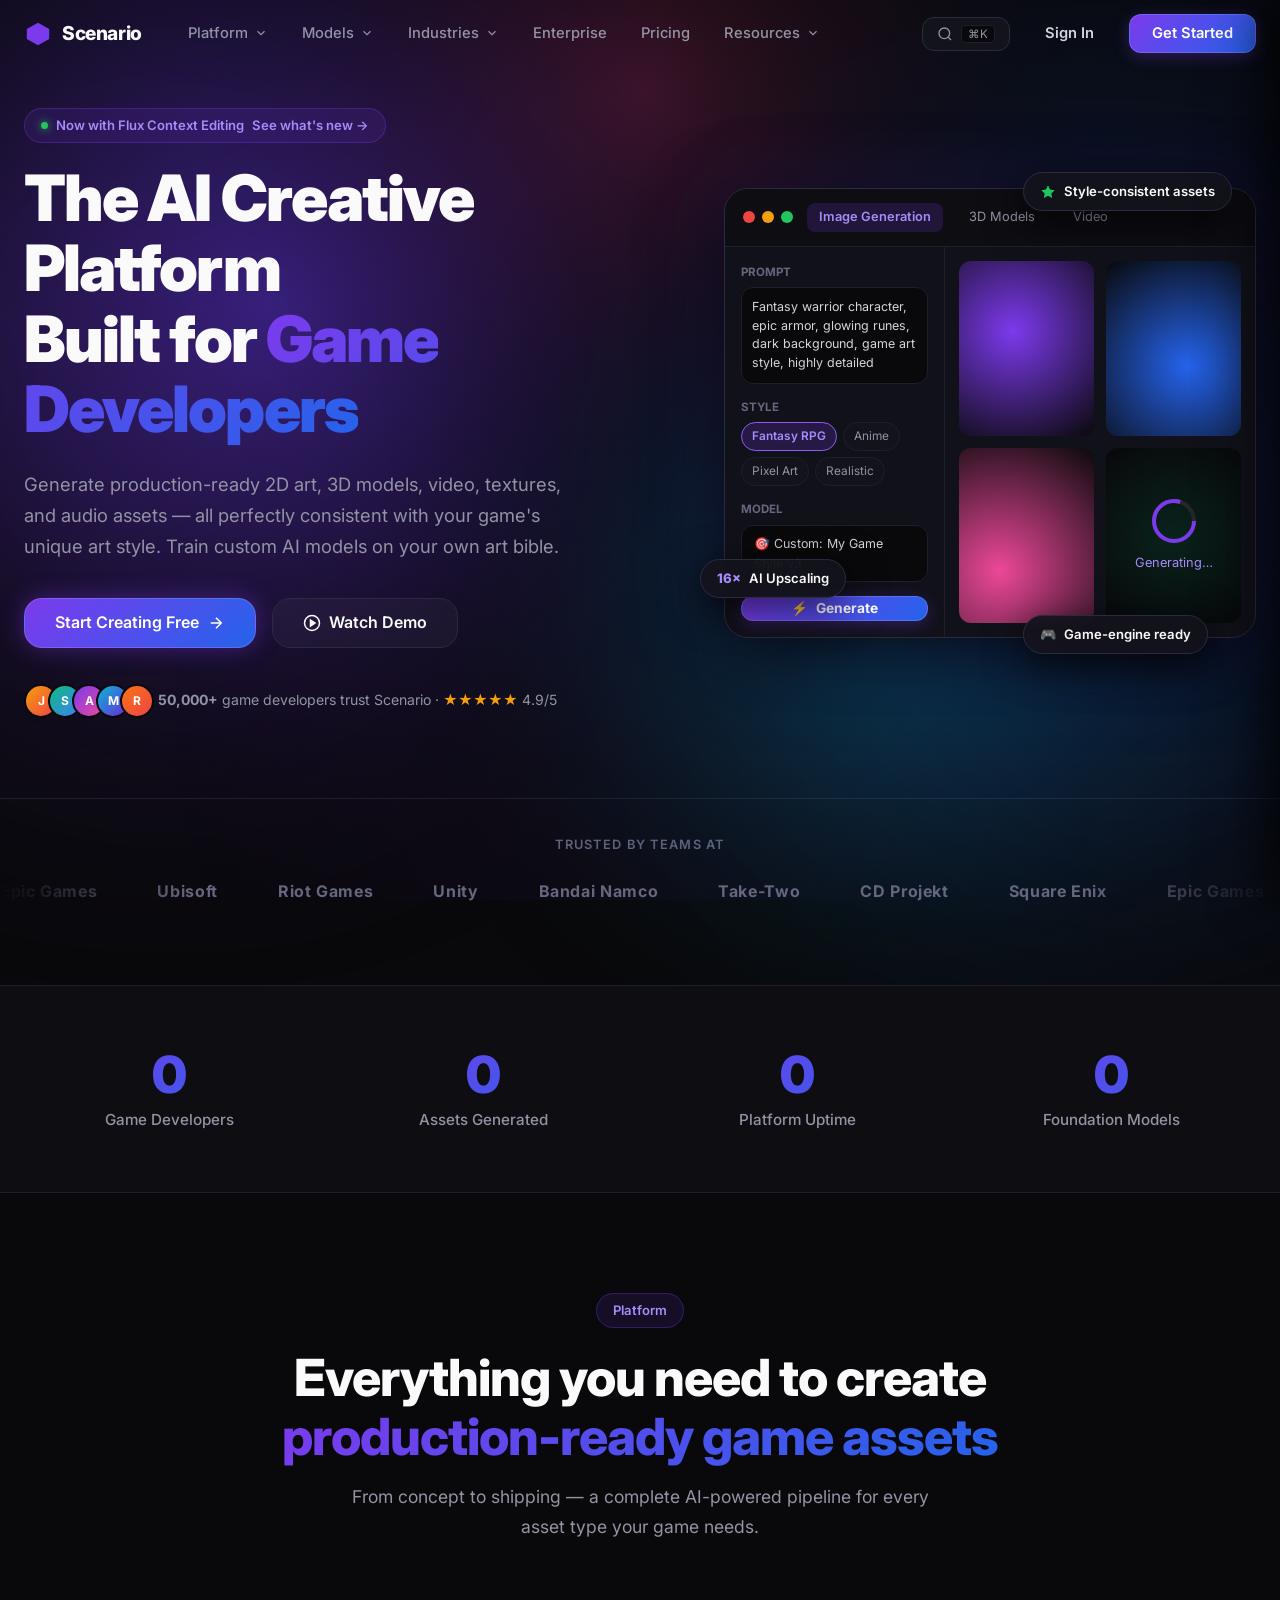
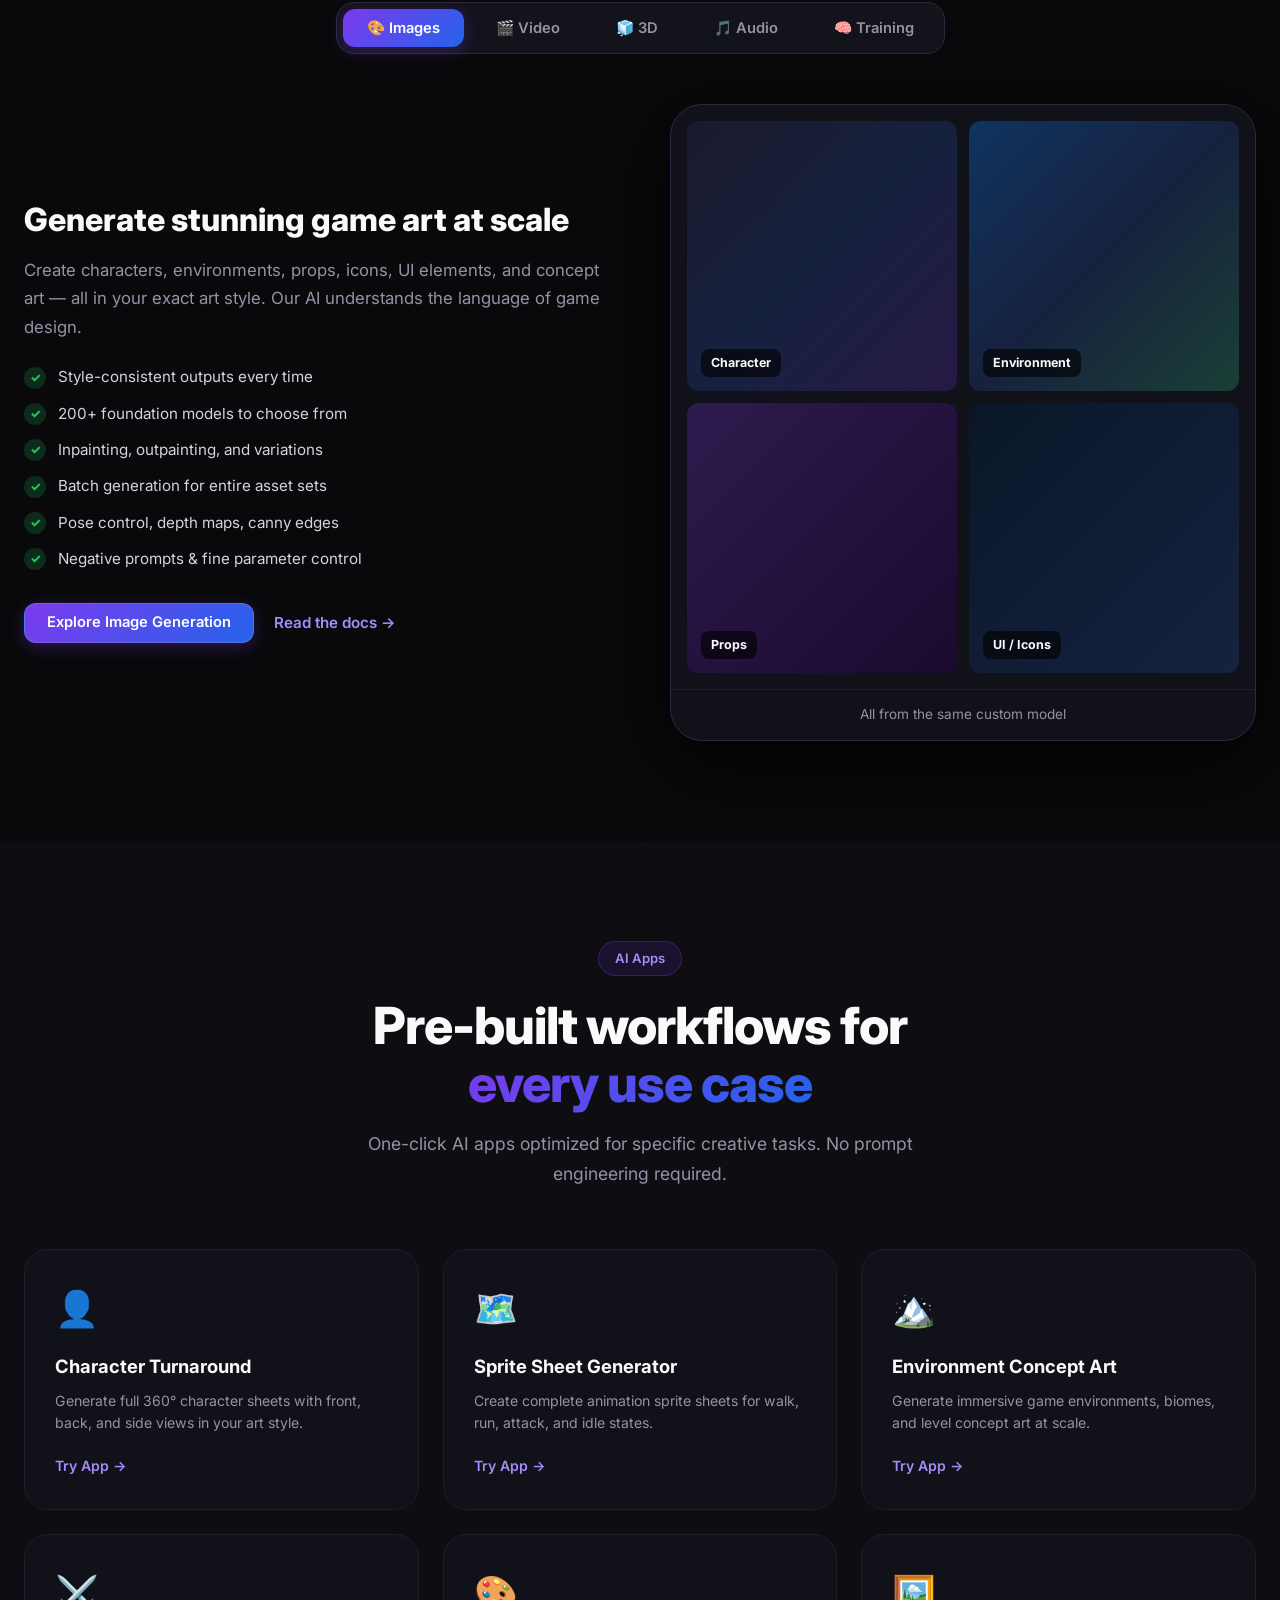
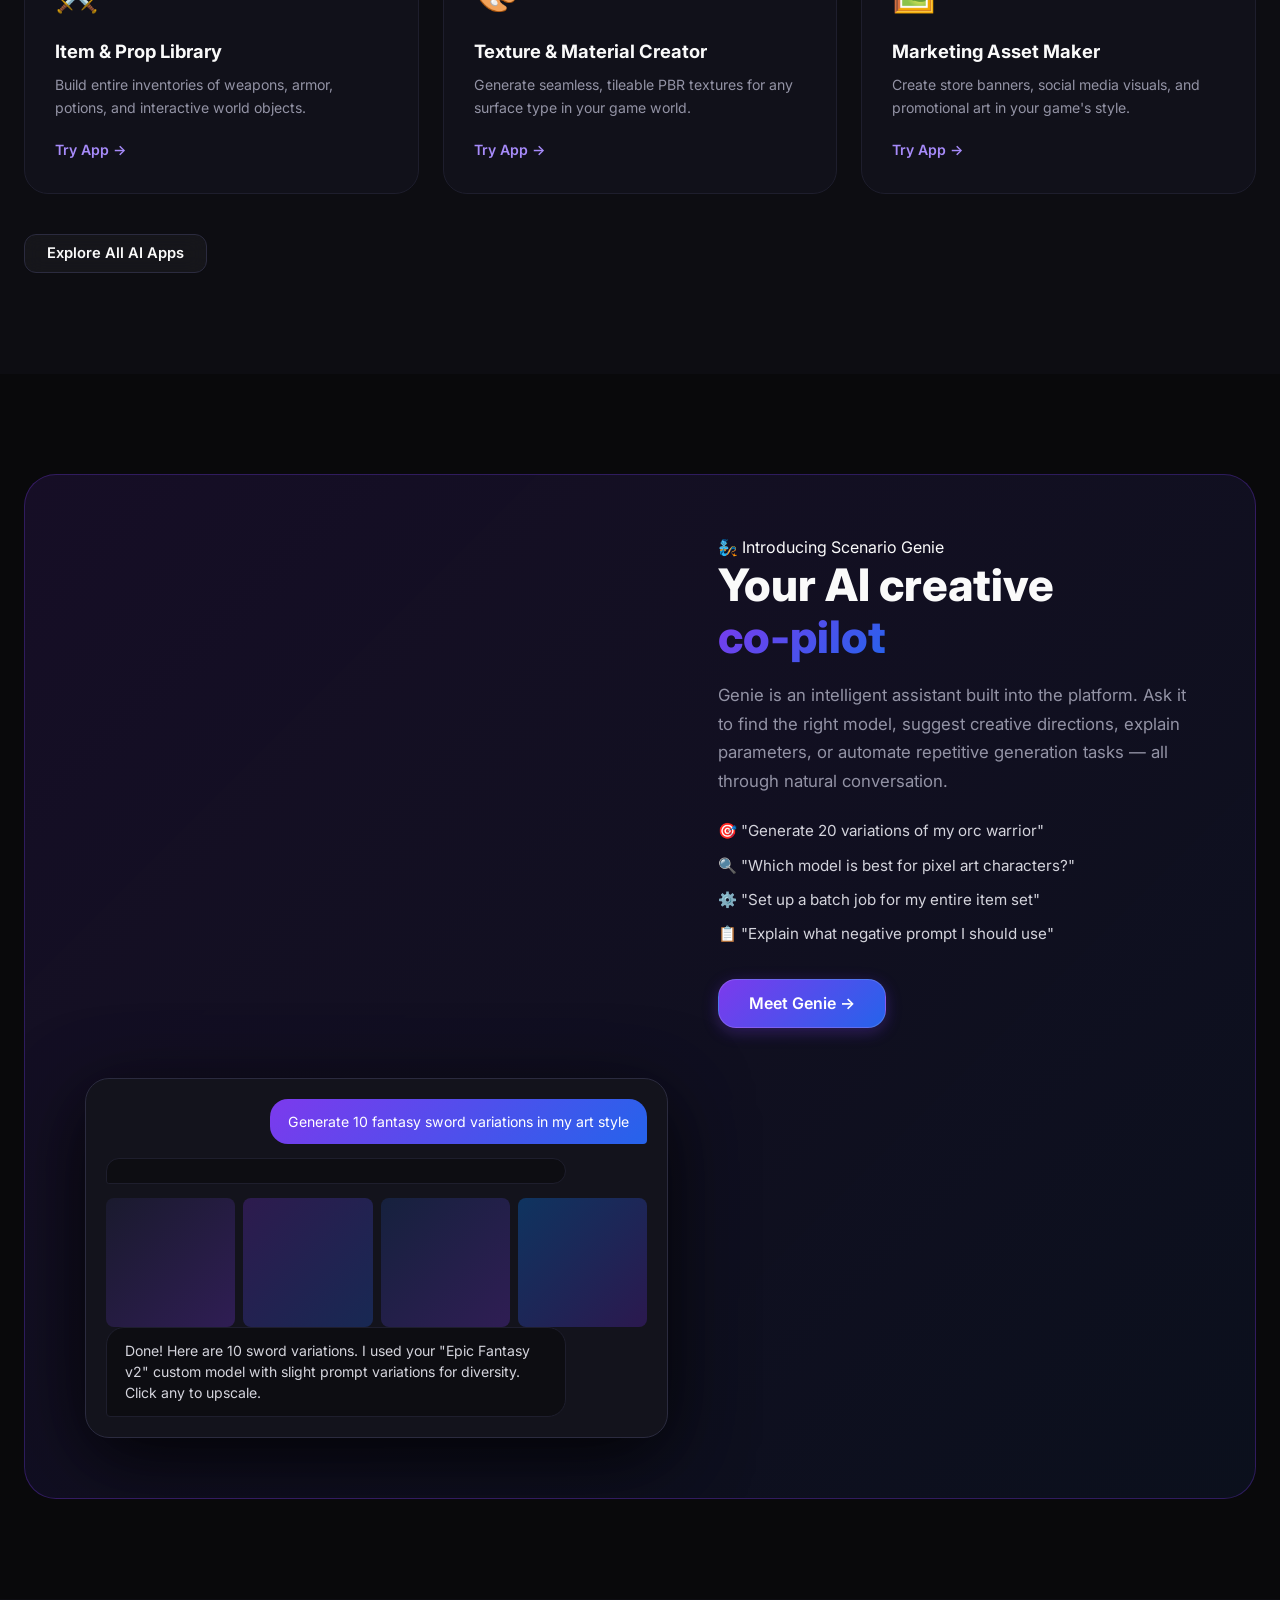
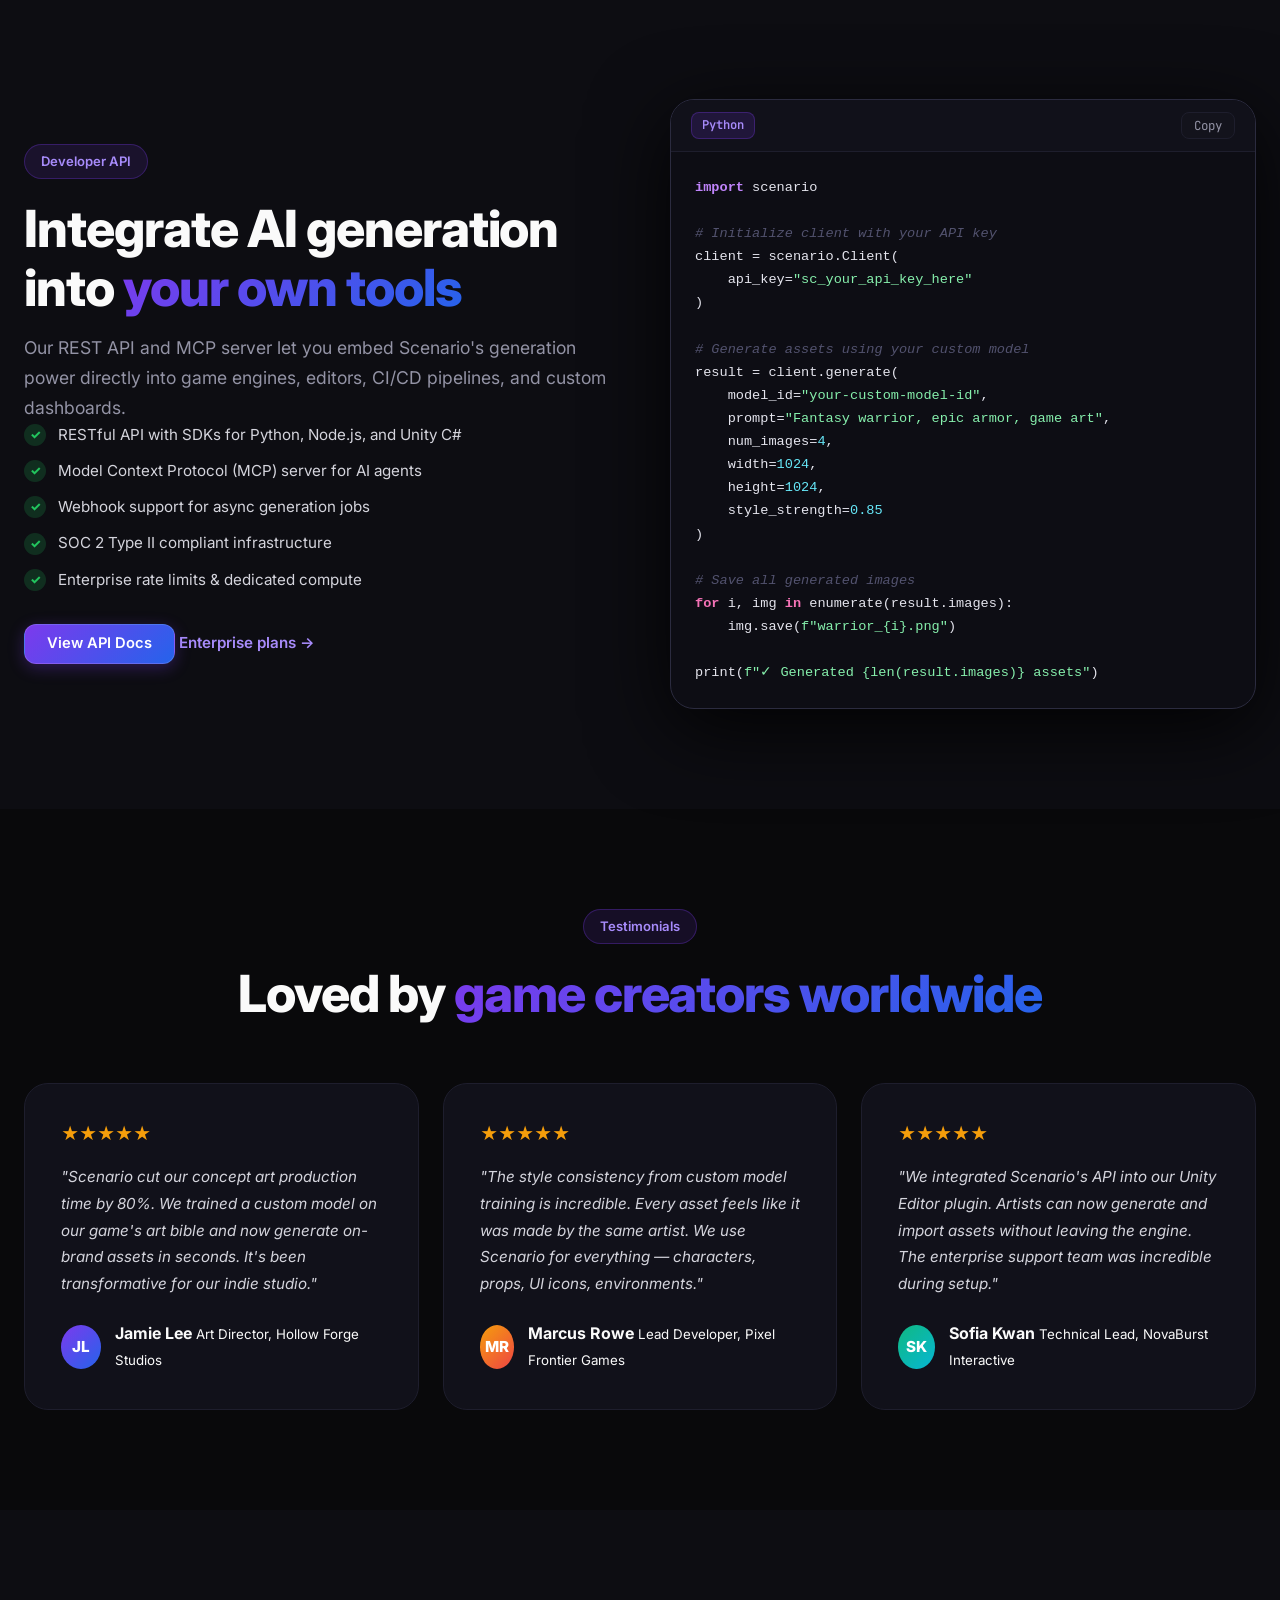
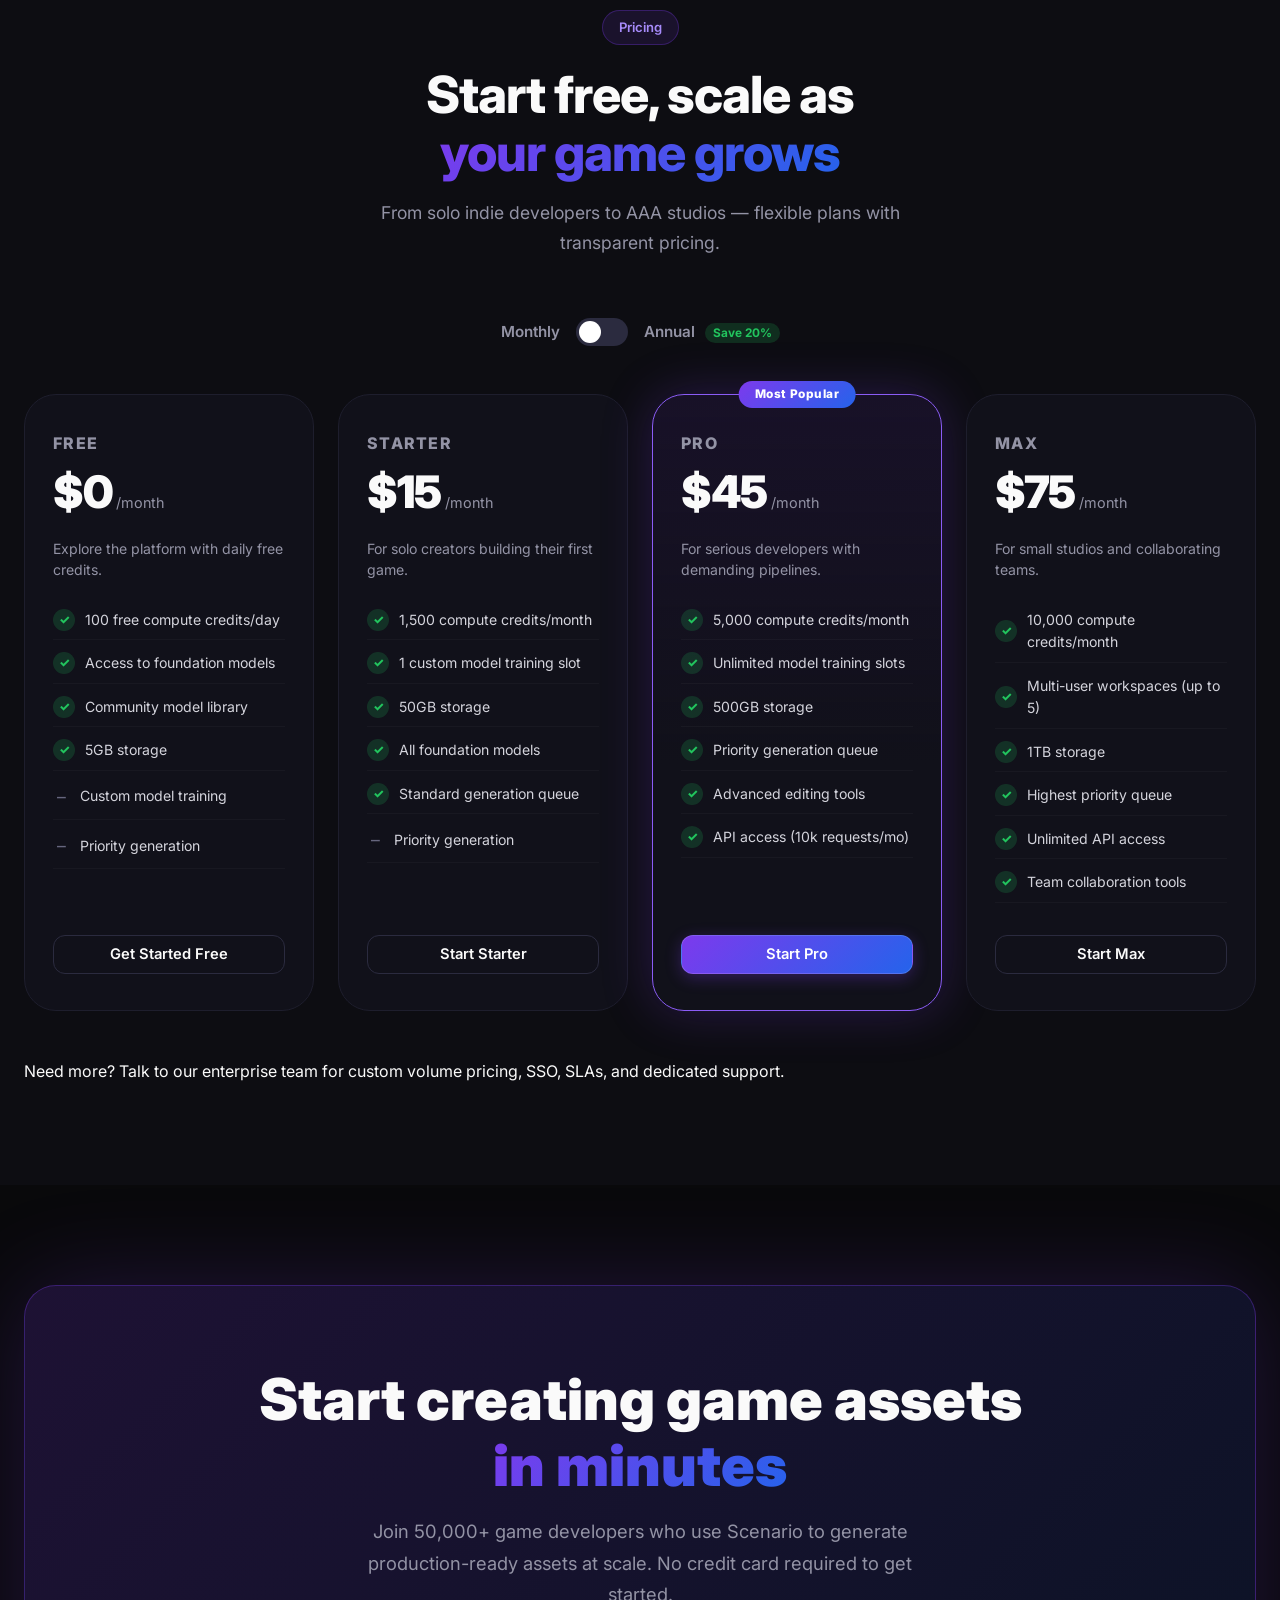
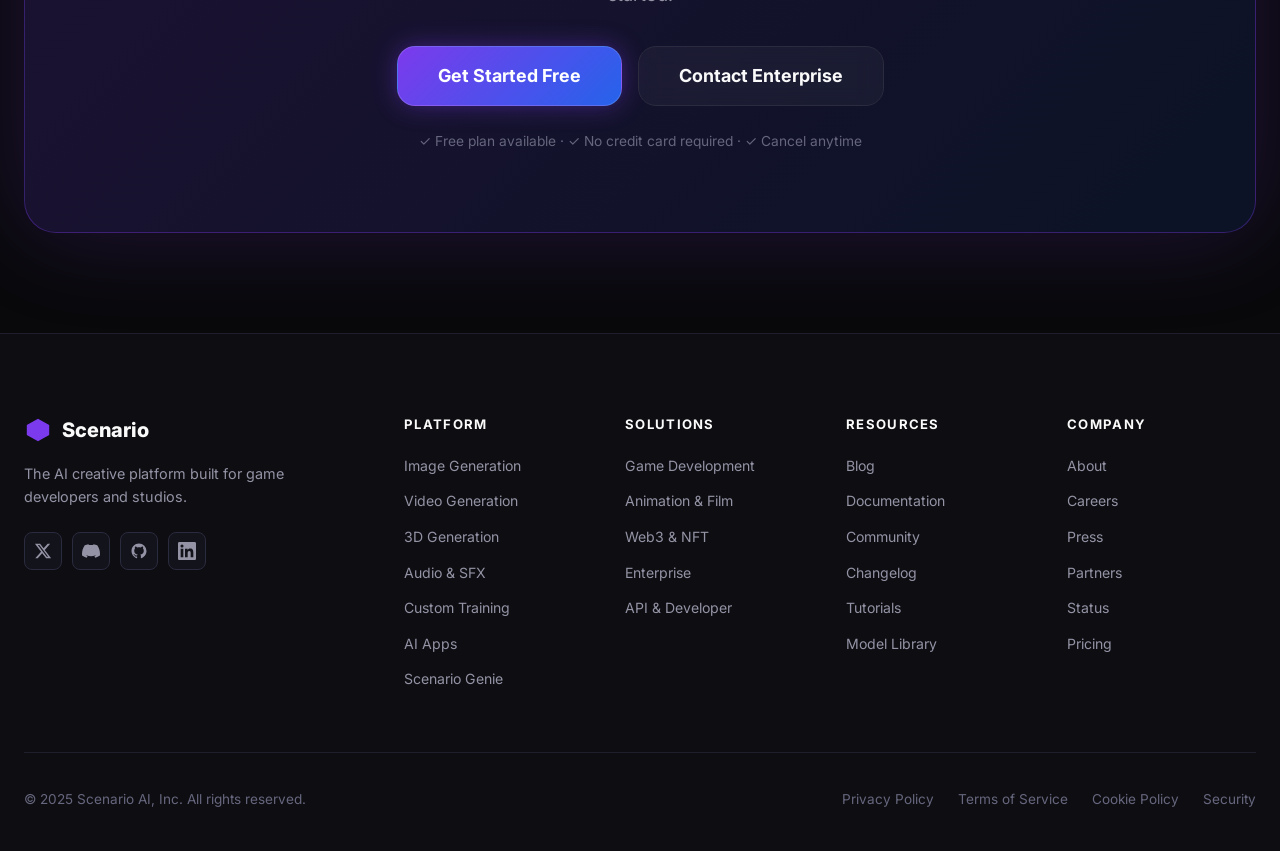
==== index.html @ 3a05a7a9 "feat: complete pixel-perfect replica of Scenario.com with full multi-page suite, animations, and res" ====
<!DOCTYPE html>
<html lang="en">
<head>
  <meta charset="UTF-8" />
  <meta name="viewport" content="width=device-width, initial-scale=1.0" />
  <title>Scenario – AI-Powered Game Asset Generation Platform</title>
  <meta name="description" content="Scenario is the AI-powered creative production platform built for game developers. Generate production-ready 2D, 3D, video, and audio assets with consistent style." />
  <link rel="preconnect" href="https://fonts.googleapis.com" />
  <link rel="preconnect" href="https://fonts.gstatic.com" crossorigin />
  <link href="https://fonts.googleapis.com/css2?family=Inter:wght@300;400;500;600;700;800;900&display=swap" rel="stylesheet" />
  <link rel="stylesheet" href="css/main.css" />
  <link rel="stylesheet" href="css/animations.css" />
  <link rel="stylesheet" href="css/responsive.css" />
  <link rel="icon" href="assets/icons/favicon.svg" type="image/svg+xml" />
</head>
<body class="dark">

  <!-- Loading Screen -->
  <div id="loading-screen" class="loading-screen">
    <div class="loading-logo">
      <svg width="40" height="40" viewBox="0 0 40 40" fill="none">
        <path d="M20 4L36 13V27L20 36L4 27V13L20 4Z" fill="url(#grad1)" />
        <defs>
          <linearGradient id="grad1" x1="0" y1="0" x2="40" y2="40">
            <stop offset="0%" stop-color="#7c3aed"/>
            <stop offset="100%" stop-color="#2563eb"/>
          </linearGradient>
        </defs>
      </svg>
      <span>Scenario</span>
    </div>
    <div class="loading-bar"><div class="loading-progress"></div></div>
  </div>

  <!-- Command Palette -->
  <div id="command-palette" class="command-palette-overlay" aria-hidden="true">
    <div class="command-palette-modal" role="dialog" aria-label="Command palette">
      <div class="command-palette-search">
        <svg class="search-icon" width="18" height="18" viewBox="0 0 24 24" fill="none" stroke="currentColor" stroke-width="2">
          <circle cx="11" cy="11" r="8"/><path d="m21 21-4.35-4.35"/>
        </svg>
        <input type="text" id="cmd-input" placeholder="Search pages, features, actions…" autocomplete="off" />
        <kbd class="esc-hint">ESC</kbd>
      </div>
      <div class="command-palette-results" id="cmd-results"></div>
      <div class="command-palette-footer">
        <span><kbd>↑↓</kbd> Navigate</span>
        <span><kbd>↵</kbd> Select</span>
        <span><kbd>ESC</kbd> Close</span>
      </div>
    </div>
  </div>

  <!-- Navigation -->
  <header class="nav-header" id="navbar">
    <nav class="nav-container">
      <!-- Logo -->
      <a href="index.html" class="nav-logo">
        <svg width="28" height="28" viewBox="0 0 40 40" fill="none">
          <path d="M20 4L36 13V27L20 36L4 27V13L20 4Z" fill="url(#navGrad)"/>
          <defs>
            <linearGradient id="navGrad" x1="0" y1="0" x2="40" y2="40">
              <stop offset="0%" stop-color="#7c3aed"/>
              <stop offset="100%" stop-color="#2563eb"/>
            </linearGradient>
          </defs>
        </svg>
        <span>Scenario</span>
      </a>

      <!-- Desktop Navigation -->
      <ul class="nav-links" id="navLinks">
        <!-- Platform dropdown -->
        <li class="nav-item has-dropdown">
          <button class="nav-link dropdown-trigger" aria-expanded="false">
            Platform <svg class="chevron" width="14" height="14" viewBox="0 0 24 24" fill="none" stroke="currentColor" stroke-width="2"><path d="m6 9 6 6 6-6"/></svg>
          </button>
          <div class="mega-dropdown">
            <div class="mega-dropdown-inner">
              <div class="mega-col">
                <p class="mega-col-title">Create</p>
                <a href="pages/platform.html#image-gen" class="mega-link">
                  <span class="mega-icon">🎨</span>
                  <span>
                    <strong>Image Generation</strong>
                    <small>Text-to-image with style control</small>
                  </span>
                </a>
                <a href="pages/platform.html#video-gen" class="mega-link">
                  <span class="mega-icon">🎬</span>
                  <span>
                    <strong>Video Generation</strong>
                    <small>Animate your game assets</small>
                  </span>
                </a>
                <a href="pages/platform.html#3d-gen" class="mega-link">
                  <span class="mega-icon">🧊</span>
                  <span>
                    <strong>3D Generation</strong>
                    <small>PBR-ready 3D models & textures</small>
                  </span>
                </a>
                <a href="pages/platform.html#audio-gen" class="mega-link">
                  <span class="mega-icon">🎵</span>
                  <span>
                    <strong>Audio & SFX</strong>
                    <small>Game-ready sound effects</small>
                  </span>
                </a>
              </div>
              <div class="mega-col">
                <p class="mega-col-title">Train</p>
                <a href="pages/platform.html#custom-models" class="mega-link">
                  <span class="mega-icon">🧠</span>
                  <span>
                    <strong>Custom Model Training</strong>
                    <small>Train on your own art style</small>
                  </span>
                </a>
                <a href="pages/platform.html#lora" class="mega-link">
                  <span class="mega-icon">🔗</span>
                  <span>
                    <strong>LoRA Composition</strong>
                    <small>Merge & compose trained models</small>
                  </span>
                </a>
                <a href="pages/platform.html#flux" class="mega-link">
                  <span class="mega-icon">⚡</span>
                  <span>
                    <strong>Flux Integration</strong>
                    <small>Context-aware editing models</small>
                  </span>
                </a>
              </div>
              <div class="mega-col">
                <p class="mega-col-title">Edit</p>
                <a href="pages/platform.html#inpainting" class="mega-link">
                  <span class="mega-icon">✏️</span>
                  <span>
                    <strong>Inpainting</strong>
                    <small>Pixel-perfect local edits</small>
                  </span>
                </a>
                <a href="pages/platform.html#upscale" class="mega-link">
                  <span class="mega-icon">🔍</span>
                  <span>
                    <strong>Upscaling (16×)</strong>
                    <small>Enhance asset resolution</small>
                  </span>
                </a>
                <a href="pages/platform.html#rigging" class="mega-link">
                  <span class="mega-icon">🦴</span>
                  <span>
                    <strong>3D Rigging & Retopo</strong>
                    <small>Engine-ready mesh processing</small>
                  </span>
                </a>
              </div>
              <div class="mega-col mega-featured">
                <p class="mega-col-title">What's New</p>
                <div class="mega-featured-card">
                  <div class="featured-badge">New</div>
                  <p class="featured-title">Scenario Genie</p>
                  <p class="featured-desc">AI assistant that guides your entire creative workflow, right inside the platform.</p>
                  <a href="pages/platform.html#genie" class="featured-link">Learn more →</a>
                </div>
              </div>
            </div>
          </div>
        </li>

        <!-- Models dropdown -->
        <li class="nav-item has-dropdown">
          <button class="nav-link dropdown-trigger" aria-expanded="false">
            Models <svg class="chevron" width="14" height="14" viewBox="0 0 24 24" fill="none" stroke="currentColor" stroke-width="2"><path d="m6 9 6 6 6-6"/></svg>
          </button>
          <div class="dropdown-menu">
            <a href="pages/models.html#foundation" class="dropdown-link">
              <span class="dropdown-icon">🏛️</span>
              <span><strong>Foundation Models</strong><small>SDXL, Flux, and more</small></span>
            </a>
            <a href="pages/models.html#community" class="dropdown-link">
              <span class="dropdown-icon">🌐</span>
              <span><strong>Community Models</strong><small>Curated by the community</small></span>
            </a>
            <a href="pages/models.html#custom" class="dropdown-link">
              <span class="dropdown-icon">🎯</span>
              <span><strong>Your Custom Models</strong><small>Train and manage your own</small></span>
            </a>
          </div>
        </li>

        <!-- Industries dropdown -->
        <li class="nav-item has-dropdown">
          <button class="nav-link dropdown-trigger" aria-expanded="false">
            Industries <svg class="chevron" width="14" height="14" viewBox="0 0 24 24" fill="none" stroke="currentColor" stroke-width="2"><path d="m6 9 6 6 6-6"/></svg>
          </button>
          <div class="dropdown-menu">
            <a href="pages/enterprise.html#gaming" class="dropdown-link">
              <span class="dropdown-icon">🎮</span>
              <span><strong>Game Development</strong><small>Indie to AAA studios</small></span>
            </a>
            <a href="pages/enterprise.html#animation" class="dropdown-link">
              <span class="dropdown-icon">🎭</span>
              <span><strong>Animation & Film</strong><small>Pre-viz to production</small></span>
            </a>
            <a href="pages/enterprise.html#web3" class="dropdown-link">
              <span class="dropdown-icon">🔷</span>
              <span><strong>Web3 & NFT</strong><small>Consistent collection generation</small></span>
            </a>
            <a href="pages/enterprise.html#marketing" class="dropdown-link">
              <span class="dropdown-icon">📢</span>
              <span><strong>Marketing & Brand</strong><small>On-brand visual content</small></span>
            </a>
          </div>
        </li>

        <li class="nav-item">
          <a href="pages/enterprise.html" class="nav-link">Enterprise</a>
        </li>

        <li class="nav-item">
          <a href="pages/pricing.html" class="nav-link">Pricing</a>
        </li>

        <!-- Resources dropdown -->
        <li class="nav-item has-dropdown">
          <button class="nav-link dropdown-trigger" aria-expanded="false">
            Resources <svg class="chevron" width="14" height="14" viewBox="0 0 24 24" fill="none" stroke="currentColor" stroke-width="2"><path d="m6 9 6 6 6-6"/></svg>
          </button>
          <div class="dropdown-menu">
            <a href="pages/resources.html#blog" class="dropdown-link">
              <span class="dropdown-icon">📝</span>
              <span><strong>Blog</strong><small>Updates & tutorials</small></span>
            </a>
            <a href="pages/resources.html#docs" class="dropdown-link">
              <span class="dropdown-icon">📚</span>
              <span><strong>Documentation</strong><small>API & platform docs</small></span>
            </a>
            <a href="pages/resources.html#community" class="dropdown-link">
              <span class="dropdown-icon">💬</span>
              <span><strong>Community</strong><small>Discord & forums</small></span>
            </a>
            <a href="pages/resources.html#changelog" class="dropdown-link">
              <span class="dropdown-icon">📋</span>
              <span><strong>Changelog</strong><small>What's new</small></span>
            </a>
          </div>
        </li>
      </ul>

      <!-- Nav Actions -->
      <div class="nav-actions">
        <button class="nav-search-btn" id="cmdPaletteBtn" aria-label="Open command palette">
          <svg width="16" height="16" viewBox="0 0 24 24" fill="none" stroke="currentColor" stroke-width="2">
            <circle cx="11" cy="11" r="8"/><path d="m21 21-4.35-4.35"/>
          </svg>
          <kbd>⌘K</kbd>
        </button>
        <a href="pages/login.html" class="btn btn-ghost">Sign In</a>
        <a href="pages/signup.html" class="btn btn-primary">Get Started</a>
        <!-- Mobile hamburger -->
        <button class="hamburger" id="hamburger" aria-label="Open menu">
          <span></span><span></span><span></span>
        </button>
      </div>
    </nav>

    <!-- Mobile Drawer -->
    <div class="mobile-drawer" id="mobileDrawer">
      <div class="mobile-drawer-header">
        <a href="index.html" class="nav-logo">
          <svg width="24" height="24" viewBox="0 0 40 40" fill="none">
            <path d="M20 4L36 13V27L20 36L4 27V13L20 4Z" fill="url(#mobileGrad)"/>
            <defs><linearGradient id="mobileGrad" x1="0" y1="0" x2="40" y2="40"><stop offset="0%" stop-color="#7c3aed"/><stop offset="100%" stop-color="#2563eb"/></linearGradient></defs>
          </svg>
          <span>Scenario</span>
        </a>
        <button class="drawer-close" id="drawerClose">✕</button>
      </div>
      <nav class="mobile-nav">
        <div class="mobile-nav-group">
          <p class="mobile-nav-label">Platform</p>
          <a href="pages/platform.html#image-gen" class="mobile-nav-link">Image Generation</a>
          <a href="pages/platform.html#video-gen" class="mobile-nav-link">Video Generation</a>
          <a href="pages/platform.html#3d-gen" class="mobile-nav-link">3D Generation</a>
          <a href="pages/platform.html#custom-models" class="mobile-nav-link">Custom Model Training</a>
        </div>
        <div class="mobile-nav-group">
          <p class="mobile-nav-label">Company</p>
          <a href="pages/models.html" class="mobile-nav-link">Models</a>
          <a href="pages/enterprise.html" class="mobile-nav-link">Enterprise</a>
          <a href="pages/pricing.html" class="mobile-nav-link">Pricing</a>
          <a href="pages/resources.html" class="mobile-nav-link">Resources</a>
        </div>
      </nav>
      <div class="mobile-nav-actions">
        <a href="pages/login.html" class="btn btn-ghost w-full">Sign In</a>
        <a href="pages/signup.html" class="btn btn-primary w-full">Get Started Free</a>
      </div>
    </div>
  </header>

  <main>
    <!-- ========== HERO SECTION ========== -->
    <section class="hero-section" id="hero">
      <canvas id="hero-canvas" class="hero-canvas"></canvas>
      <div class="hero-glow hero-glow-left"></div>
      <div class="hero-glow hero-glow-right"></div>

      <div class="container">
        <div class="hero-content">
          <!-- Top badge -->
          <div class="hero-badge animate-on-scroll" data-animation="fadeInUp">
            <span class="badge-dot"></span>
            <span>Now with Flux Context Editing</span>
            <a href="pages/resources.html#changelog" class="badge-link">See what's new →</a>
          </div>

          <!-- Headline -->
          <h1 class="hero-title animate-on-scroll" data-animation="fadeInUp" data-delay="100">
            The AI Creative Platform<br />
            Built for <span class="gradient-text typing-text" id="typingText">Game Developers</span>
          </h1>

          <!-- Subheadline -->
          <p class="hero-subtitle animate-on-scroll" data-animation="fadeInUp" data-delay="200">
            Generate production-ready 2D art, 3D models, video, textures, and audio assets — all perfectly consistent with your game's unique art style. Train custom AI models on your own art bible.
          </p>

          <!-- CTA buttons -->
          <div class="hero-cta animate-on-scroll" data-animation="fadeInUp" data-delay="300">
            <a href="pages/signup.html" class="btn btn-primary btn-lg btn-glow">
              Start Creating Free
              <svg width="18" height="18" viewBox="0 0 24 24" fill="none" stroke="currentColor" stroke-width="2"><path d="M5 12h14M12 5l7 7-7 7"/></svg>
            </a>
            <a href="pages/platform.html" class="btn btn-secondary btn-lg">
              <svg width="18" height="18" viewBox="0 0 24 24" fill="none" stroke="currentColor" stroke-width="2"><circle cx="12" cy="12" r="10"/><path d="m10 8 6 4-6 4V8Z" fill="currentColor"/></svg>
              Watch Demo
            </a>
          </div>

          <!-- Social Proof -->
          <div class="hero-social-proof animate-on-scroll" data-animation="fadeInUp" data-delay="400">
            <div class="avatar-stack">
              <div class="avatar" style="background: linear-gradient(135deg, #f59e0b, #ef4444)">J</div>
              <div class="avatar" style="background: linear-gradient(135deg, #10b981, #3b82f6)">S</div>
              <div class="avatar" style="background: linear-gradient(135deg, #7c3aed, #ec4899)">A</div>
              <div class="avatar" style="background: linear-gradient(135deg, #06b6d4, #6d28d9)">M</div>
              <div class="avatar" style="background: linear-gradient(135deg, #f97316, #ef4444)">R</div>
            </div>
            <p><strong>50,000+</strong> game developers trust Scenario · <span class="stars">★★★★★</span> 4.9/5</p>
          </div>
        </div>

        <!-- Hero Visual -->
        <div class="hero-visual animate-on-scroll" data-animation="fadeIn" data-delay="200">
          <div class="hero-app-preview">
            <div class="app-preview-header">
              <div class="preview-dots">
                <span class="dot red"></span>
                <span class="dot yellow"></span>
                <span class="dot green"></span>
              </div>
              <div class="preview-tab active">Image Generation</div>
              <div class="preview-tab">3D Models</div>
              <div class="preview-tab">Video</div>
            </div>
            <div class="app-preview-body">
              <!-- Simulated generation UI -->
              <div class="preview-sidebar">
                <div class="preview-input-group">
                  <label>Prompt</label>
                  <div class="preview-textarea">Fantasy warrior character, epic armor, glowing runes, dark background, game art style, highly detailed</div>
                </div>
                <div class="preview-input-group">
                  <label>Style</label>
                  <div class="preview-style-grid">
                    <div class="style-chip active">Fantasy RPG</div>
                    <div class="style-chip">Anime</div>
                    <div class="style-chip">Pixel Art</div>
                    <div class="style-chip">Realistic</div>
                  </div>
                </div>
                <div class="preview-input-group">
                  <label>Model</label>
                  <div class="preview-select">🎯 Custom: My Game Style v3</div>
                </div>
                <button class="btn btn-primary preview-generate-btn">
                  <span class="generate-icon">⚡</span> Generate
                </button>
              </div>
              <div class="preview-canvas">
                <!-- Generated image grid simulation -->
                <div class="generated-grid">
                  <div class="gen-img gen-img-1 floating">
                    <div class="gen-img-inner"></div>
                    <div class="gen-img-overlay">
                      <span class="img-actions">
                        <button class="img-action-btn">💾</button>
                        <button class="img-action-btn">✏️</button>
                        <button class="img-action-btn">🔍</button>
                      </span>
                    </div>
                  </div>
                  <div class="gen-img gen-img-2 floating" style="animation-delay: 0.5s">
                    <div class="gen-img-inner"></div>
                  </div>
                  <div class="gen-img gen-img-3 floating" style="animation-delay: 1s">
                    <div class="gen-img-inner"></div>
                  </div>
                  <div class="gen-img gen-img-4 floating" style="animation-delay: 1.5s">
                    <div class="gen-img-inner gen-img-active">
                      <div class="generating-overlay">
                        <div class="gen-progress-ring">
                          <svg viewBox="0 0 36 36" width="48" height="48">
                            <circle cx="18" cy="18" r="15" fill="none" stroke="#27272a" stroke-width="3"/>
                            <circle cx="18" cy="18" r="15" fill="none" stroke="#7c3aed" stroke-width="3" stroke-dasharray="75 25" class="progress-arc"/>
                          </svg>
                        </div>
                        <span>Generating…</span>
                      </div>
                    </div>
                  </div>
                </div>
              </div>
            </div>
          </div>

          <!-- Floating stat badges -->
          <div class="float-badge float-badge-1 floating">
            <svg width="16" height="16" viewBox="0 0 24 24" fill="#22c55e"><path d="M12 2l3.09 6.26L22 9.27l-5 4.87 1.18 6.88L12 17.77l-6.18 3.25L7 14.14 2 9.27l6.91-1.01L12 2z"/></svg>
            <span>Style-consistent assets</span>
          </div>
          <div class="float-badge float-badge-2 floating" style="animation-delay: 1.2s">
            <span class="badge-num">16×</span>
            <span>AI Upscaling</span>
          </div>
          <div class="float-badge float-badge-3 floating" style="animation-delay: 0.7s">
            <span>🎮</span>
            <span>Game-engine ready</span>
          </div>
        </div>
      </div>

      <!-- Company Logos / Trust Bar -->
      <div class="hero-logos animate-on-scroll" data-animation="fadeInUp" data-delay="500">
        <p class="logos-label">Trusted by teams at</p>
        <div class="logos-track">
          <div class="logos-slide">
            <span class="company-logo">Epic Games</span>
            <span class="company-logo">Ubisoft</span>
            <span class="company-logo">Riot Games</span>
            <span class="company-logo">Unity</span>
            <span class="company-logo">Bandai Namco</span>
            <span class="company-logo">Take-Two</span>
            <span class="company-logo">CD Projekt</span>
            <span class="company-logo">Square Enix</span>
          </div>
          <div class="logos-slide" aria-hidden="true">
            <span class="company-logo">Epic Games</span>
            <span class="company-logo">Ubisoft</span>
            <span class="company-logo">Riot Games</span>
            <span class="company-logo">Unity</span>
            <span class="company-logo">Bandai Namco</span>
            <span class="company-logo">Take-Two</span>
            <span class="company-logo">CD Projekt</span>
            <span class="company-logo">Square Enix</span>
          </div>
        </div>
      </div>
    </section>

    <!-- ========== STATS SECTION ========== -->
    <section class="stats-section">
      <div class="container">
        <div class="stats-grid">
          <div class="stat-card animate-on-scroll stagger-1" data-animation="scaleIn">
            <div class="stat-num counter" data-target="50" data-suffix="K+">0</div>
            <div class="stat-label">Game Developers</div>
          </div>
          <div class="stat-card animate-on-scroll stagger-2" data-animation="scaleIn">
            <div class="stat-num counter" data-target="500" data-suffix="M+">0</div>
            <div class="stat-label">Assets Generated</div>
          </div>
          <div class="stat-card animate-on-scroll stagger-3" data-animation="scaleIn">
            <div class="stat-num counter" data-target="99.9" data-suffix="%">0</div>
            <div class="stat-label">Platform Uptime</div>
          </div>
          <div class="stat-card animate-on-scroll stagger-4" data-animation="scaleIn">
            <div class="stat-num counter" data-target="200" data-suffix="+">0</div>
            <div class="stat-label">Foundation Models</div>
          </div>
        </div>
      </div>
    </section>

    <!-- ========== FEATURES SHOWCASE ========== -->
    <section class="features-section" id="features">
      <div class="container">
        <div class="section-header animate-on-scroll" data-animation="fadeInUp">
          <span class="section-badge">Platform</span>
          <h2 class="section-title">Everything you need to create<br /><span class="gradient-text">production-ready game assets</span></h2>
          <p class="section-subtitle">From concept to shipping — a complete AI-powered pipeline for every asset type your game needs.</p>
        </div>

        <!-- Tab Navigation -->
        <div class="feature-tabs animate-on-scroll" data-animation="fadeInUp" data-delay="100">
          <button class="feature-tab active" data-tab="image">🎨 Images</button>
          <button class="feature-tab" data-tab="video">🎬 Video</button>
          <button class="feature-tab" data-tab="3d">🧊 3D</button>
          <button class="feature-tab" data-tab="audio">🎵 Audio</button>
          <button class="feature-tab" data-tab="train">🧠 Training</button>
        </div>

        <!-- Tab Panels -->
        <div class="feature-tab-panels">
          <!-- Image Panel -->
          <div class="feature-panel active" id="tab-image">
            <div class="feature-split">
              <div class="feature-content animate-on-scroll" data-animation="slideInLeft">
                <h3>Generate stunning game art at scale</h3>
                <p>Create characters, environments, props, icons, UI elements, and concept art — all in your exact art style. Our AI understands the language of game design.</p>
                <ul class="feature-list">
                  <li><span class="check">✓</span> Style-consistent outputs every time</li>
                  <li><span class="check">✓</span> 200+ foundation models to choose from</li>
                  <li><span class="check">✓</span> Inpainting, outpainting, and variations</li>
                  <li><span class="check">✓</span> Batch generation for entire asset sets</li>
                  <li><span class="check">✓</span> Pose control, depth maps, canny edges</li>
                  <li><span class="check">✓</span> Negative prompts & fine parameter control</li>
                </ul>
                <div class="feature-cta">
                  <a href="pages/platform.html#image-gen" class="btn btn-primary">Explore Image Generation</a>
                  <a href="pages/resources.html#docs" class="link-arrow">Read the docs →</a>
                </div>
              </div>
              <div class="feature-visual animate-on-scroll" data-animation="slideInRight">
                <div class="feature-demo-card">
                  <div class="demo-image-grid">
                    <div class="demo-img demo-img-char" style="background: linear-gradient(135deg, #1a1a2e, #16213e, #7c3aed33)">
                      <div class="demo-img-label">Character</div>
                      <div class="demo-img-inner char-silhouette"></div>
                    </div>
                    <div class="demo-img demo-img-env" style="background: linear-gradient(135deg, #0f3460, #16213e, #1a4035)">
                      <div class="demo-img-label">Environment</div>
                    </div>
                    <div class="demo-img demo-img-prop" style="background: linear-gradient(135deg, #2d1b4e, #1a0a2e)">
                      <div class="demo-img-label">Props</div>
                    </div>
                    <div class="demo-img demo-img-ui" style="background: linear-gradient(135deg, #0a1628, #162340)">
                      <div class="demo-img-label">UI / Icons</div>
                    </div>
                  </div>
                  <div class="demo-badge">All from the same custom model</div>
                </div>
              </div>
            </div>
          </div>

          <!-- Video Panel -->
          <div class="feature-panel" id="tab-video">
            <div class="feature-split">
              <div class="feature-content">
                <h3>Bring your assets to life with AI video</h3>
                <p>Transform static game art into dynamic animations, cutscenes, and marketing content with our text-to-video and image-to-video pipelines.</p>
                <ul class="feature-list">
                  <li><span class="check">✓</span> Text-to-video asset animation</li>
                  <li><span class="check">✓</span> Image-to-video (animate stills)</li>
                  <li><span class="check">✓</span> Character walk cycles & idle animations</li>
                  <li><span class="check">✓</span> Environment flythrough generation</li>
                  <li><span class="check">✓</span> Cinematic pre-vis renders</li>
                </ul>
                <a href="pages/platform.html#video-gen" class="btn btn-primary">Explore Video Generation</a>
              </div>
              <div class="feature-visual">
                <div class="feature-demo-card video-demo">
                  <div class="video-preview-mock">
                    <div class="video-play-btn">▶</div>
                    <div class="video-timeline">
                      <div class="video-progress" style="width: 35%"></div>
                    </div>
                  </div>
                </div>
              </div>
            </div>
          </div>

          <!-- 3D Panel -->
          <div class="feature-panel" id="tab-3d">
            <div class="feature-split">
              <div class="feature-content">
                <h3>Generate engine-ready 3D assets</h3>
                <p>From text prompt or reference image to fully textured, rigged, and retopologized 3D models ready for Unity, Unreal, or Godot.</p>
                <ul class="feature-list">
                  <li><span class="check">✓</span> Text-to-3D and image-to-3D</li>
                  <li><span class="check">✓</span> Full PBR texture maps (albedo, normal, roughness, metallic)</li>
                  <li><span class="check">✓</span> Automatic retopology for game engines</li>
                  <li><span class="check">✓</span> Seamless tileable texture generation</li>
                  <li><span class="check">✓</span> 360° HDRI skybox creation</li>
                  <li><span class="check">✓</span> glTF, OBJ, FBX export formats</li>
                </ul>
                <a href="pages/platform.html#3d-gen" class="btn btn-primary">Explore 3D Generation</a>
              </div>
              <div class="feature-visual">
                <div class="feature-demo-card threed-demo">
                  <div class="threed-mock">
                    <div class="threed-wireframe"></div>
                    <div class="threed-label">3D Model Preview</div>
                  </div>
                </div>
              </div>
            </div>
          </div>

          <!-- Audio Panel -->
          <div class="feature-panel" id="tab-audio">
            <div class="feature-split">
              <div class="feature-content">
                <h3>AI-generated audio for immersive gameplay</h3>
                <p>Generate unique sound effects, ambient soundscapes, music loops, and voice lines matched perfectly to your game world.</p>
                <ul class="feature-list">
                  <li><span class="check">✓</span> Sound effects from text descriptions</li>
                  <li><span class="check">✓</span> Ambient & environment audio</li>
                  <li><span class="check">✓</span> Background music generation</li>
                  <li><span class="check">✓</span> Voice synthesis & character dialogue</li>
                  <li><span class="check">✓</span> WAV, MP3, OGG export</li>
                </ul>
                <a href="pages/platform.html#audio-gen" class="btn btn-primary">Explore Audio Generation</a>
              </div>
              <div class="feature-visual">
                <div class="feature-demo-card audio-demo">
                  <div class="audio-waveform">
                    <div class="wave-bars">
                      <div class="bar" style="height: 20px"></div><div class="bar" style="height: 35px"></div>
                      <div class="bar" style="height: 50px"></div><div class="bar" style="height: 40px"></div>
                      <div class="bar" style="height: 60px"></div><div class="bar" style="height: 45px"></div>
                      <div class="bar" style="height: 70px"></div><div class="bar" style="height: 55px"></div>
                      <div class="bar" style="height: 65px"></div><div class="bar" style="height: 48px"></div>
                      <div class="bar" style="height: 38px"></div><div class="bar" style="height: 52px"></div>
                      <div class="bar" style="height: 30px"></div><div class="bar" style="height: 42px"></div>
                      <div class="bar" style="height: 25px"></div><div class="bar" style="height: 18px"></div>
                    </div>
                  </div>
                </div>
              </div>
            </div>
          </div>

          <!-- Training Panel -->
          <div class="feature-panel" id="tab-train">
            <div class="feature-split">
              <div class="feature-content">
                <h3>Train AI on your own art style</h3>
                <p>Upload as few as 10 reference images from your game's art bible. In minutes, have a custom AI model that generates assets indistinguishable from your hand-crafted work.</p>
                <ul class="feature-list">
                  <li><span class="check">✓</span> Only 10–50 images needed to train</li>
                  <li><span class="check">✓</span> Full LoRA, Dreambooth & fine-tune support</li>
                  <li><span class="check">✓</span> Merge & compose multiple style models</li>
                  <li><span class="check">✓</span> Private — your data never leaves your workspace</li>
                  <li><span class="check">✓</span> Iterative refinement workflows</li>
                </ul>
                <a href="pages/platform.html#custom-models" class="btn btn-primary">Start Training</a>
              </div>
              <div class="feature-visual">
                <div class="feature-demo-card train-demo">
                  <div class="train-steps">
                    <div class="train-step active">
                      <span class="step-num">1</span>
                      <span class="step-label">Upload reference art</span>
                    </div>
                    <div class="train-step">
                      <span class="step-num">2</span>
                      <span class="step-label">Configure training</span>
                    </div>
                    <div class="train-step">
                      <span class="step-num">3</span>
                      <span class="step-label">Train your model</span>
                    </div>
                    <div class="train-step">
                      <span class="step-num">4</span>
                      <span class="step-label">Generate in your style</span>
                    </div>
                  </div>
                </div>
              </div>
            </div>
          </div>
        </div>
      </div>
    </section>

    <!-- ========== AI APPS SECTION ========== -->
    <section class="apps-section">
      <div class="container">
        <div class="section-header animate-on-scroll" data-animation="fadeInUp">
          <span class="section-badge">AI Apps</span>
          <h2 class="section-title">Pre-built workflows for<br /><span class="gradient-text">every use case</span></h2>
          <p class="section-subtitle">One-click AI apps optimized for specific creative tasks. No prompt engineering required.</p>
        </div>

        <div class="apps-grid">
          <div class="app-card animate-on-scroll stagger-1" data-animation="fadeInUp">
            <div class="app-icon">👤</div>
            <h3>Character Turnaround</h3>
            <p>Generate full 360° character sheets with front, back, and side views in your art style.</p>
            <a href="pages/platform.html#apps" class="app-link">Try App →</a>
          </div>
          <div class="app-card animate-on-scroll stagger-2" data-animation="fadeInUp">
            <div class="app-icon">🗺️</div>
            <h3>Sprite Sheet Generator</h3>
            <p>Create complete animation sprite sheets for walk, run, attack, and idle states.</p>
            <a href="pages/platform.html#apps" class="app-link">Try App →</a>
          </div>
          <div class="app-card animate-on-scroll stagger-3" data-animation="fadeInUp">
            <div class="app-icon">🏔️</div>
            <h3>Environment Concept Art</h3>
            <p>Generate immersive game environments, biomes, and level concept art at scale.</p>
            <a href="pages/platform.html#apps" class="app-link">Try App →</a>
          </div>
          <div class="app-card animate-on-scroll stagger-4" data-animation="fadeInUp">
            <div class="app-icon">⚔️</div>
            <h3>Item & Prop Library</h3>
            <p>Build entire inventories of weapons, armor, potions, and interactive world objects.</p>
            <a href="pages/platform.html#apps" class="app-link">Try App →</a>
          </div>
          <div class="app-card animate-on-scroll stagger-5" data-animation="fadeInUp">
            <div class="app-icon">🎨</div>
            <h3>Texture & Material Creator</h3>
            <p>Generate seamless, tileable PBR textures for any surface type in your game world.</p>
            <a href="pages/platform.html#apps" class="app-link">Try App →</a>
          </div>
          <div class="app-card animate-on-scroll stagger-6" data-animation="fadeInUp">
            <div class="app-icon">🖼️</div>
            <h3>Marketing Asset Maker</h3>
            <p>Create store banners, social media visuals, and promotional art in your game's style.</p>
            <a href="pages/platform.html#apps" class="app-link">Try App →</a>
          </div>
        </div>

        <div class="apps-cta animate-on-scroll" data-animation="fadeInUp">
          <a href="pages/platform.html#apps" class="btn btn-secondary">Explore All AI Apps</a>
        </div>
      </div>
    </section>

    <!-- ========== GENIE SECTION ========== -->
    <section class="genie-section">
      <div class="container">
        <div class="genie-card animate-on-scroll" data-animation="fadeIn">
          <div class="genie-glow"></div>
          <div class="genie-content">
            <div class="genie-badge">
              <span>🧞</span> Introducing Scenario Genie
            </div>
            <h2 class="genie-title">Your AI creative<br /><span class="gradient-text">co-pilot</span></h2>
            <p class="genie-desc">Genie is an intelligent assistant built into the platform. Ask it to find the right model, suggest creative directions, explain parameters, or automate repetitive generation tasks — all through natural conversation.</p>
            <ul class="genie-features">
              <li>🎯 "Generate 20 variations of my orc warrior"</li>
              <li>🔍 "Which model is best for pixel art characters?"</li>
              <li>⚙️ "Set up a batch job for my entire item set"</li>
              <li>📋 "Explain what negative prompt I should use"</li>
            </ul>
            <a href="pages/platform.html#genie" class="btn btn-primary btn-lg">Meet Genie →</a>
          </div>
          <div class="genie-visual">
            <div class="genie-chat-mock">
              <div class="chat-msg user">Generate 10 fantasy sword variations in my art style</div>
              <div class="chat-msg genie typing">
                <span class="typing-indicator"><span></span><span></span><span></span></span>
              </div>
              <div class="chat-response">
                <div class="chat-imgs">
                  <div class="chat-img-thumb" style="background: linear-gradient(135deg, #1a1a2e, #7c3aed44)"></div>
                  <div class="chat-img-thumb" style="background: linear-gradient(135deg, #2d1b4e, #2563eb44)"></div>
                  <div class="chat-img-thumb" style="background: linear-gradient(135deg, #16213e, #7c3aed44)"></div>
                  <div class="chat-img-thumb" style="background: linear-gradient(135deg, #0f3460, #6d28d944)"></div>
                </div>
                <div class="chat-msg genie">Done! Here are 10 sword variations. I used your "Epic Fantasy v2" custom model with slight prompt variations for diversity. Click any to upscale.</div>
              </div>
            </div>
          </div>
        </div>
      </div>
    </section>

    <!-- ========== DEVELOPER / API SECTION ========== -->
    <section class="api-section">
      <div class="container">
        <div class="api-split">
          <div class="api-content animate-on-scroll" data-animation="slideInLeft">
            <span class="section-badge">Developer API</span>
            <h2 class="section-title">Integrate AI generation<br />into <span class="gradient-text">your own tools</span></h2>
            <p class="section-subtitle">Our REST API and MCP server let you embed Scenario's generation power directly into game engines, editors, CI/CD pipelines, and custom dashboards.</p>
            <ul class="feature-list">
              <li><span class="check">✓</span> RESTful API with SDKs for Python, Node.js, and Unity C#</li>
              <li><span class="check">✓</span> Model Context Protocol (MCP) server for AI agents</li>
              <li><span class="check">✓</span> Webhook support for async generation jobs</li>
              <li><span class="check">✓</span> SOC 2 Type II compliant infrastructure</li>
              <li><span class="check">✓</span> Enterprise rate limits & dedicated compute</li>
            </ul>
            <div class="api-cta">
              <a href="pages/resources.html#docs" class="btn btn-primary">View API Docs</a>
              <a href="pages/enterprise.html" class="link-arrow">Enterprise plans →</a>
            </div>
          </div>
          <div class="api-code animate-on-scroll" data-animation="slideInRight">
            <div class="code-block">
              <div class="code-header">
                <span class="code-lang-badge">Python</span>
                <button class="copy-btn" onclick="copyCode(this)">Copy</button>
              </div>
              <pre class="code-pre"><code><span class="code-import">import</span> scenario

<span class="code-comment"># Initialize client with your API key</span>
client = scenario.Client(
    api_key=<span class="code-string">"sc_your_api_key_here"</span>
)

<span class="code-comment"># Generate assets using your custom model</span>
result = client.generate(
    model_id=<span class="code-string">"your-custom-model-id"</span>,
    prompt=<span class="code-string">"Fantasy warrior, epic armor, game art"</span>,
    num_images=<span class="code-number">4</span>,
    width=<span class="code-number">1024</span>,
    height=<span class="code-number">1024</span>,
    style_strength=<span class="code-number">0.85</span>
)

<span class="code-comment"># Save all generated images</span>
<span class="code-keyword">for</span> i, img <span class="code-keyword">in</span> enumerate(result.images):
    img.save(<span class="code-string">f"warrior_{i}.png"</span>)

print(<span class="code-string">f"✓ Generated {len(result.images)} assets"</span>)</code></pre>
            </div>
          </div>
        </div>
      </div>
    </section>

    <!-- ========== TESTIMONIALS ========== -->
    <section class="testimonials-section">
      <div class="container">
        <div class="section-header animate-on-scroll" data-animation="fadeInUp">
          <span class="section-badge">Testimonials</span>
          <h2 class="section-title">Loved by <span class="gradient-text">game creators worldwide</span></h2>
        </div>

        <div class="testimonials-grid">
          <div class="testimonial-card animate-on-scroll stagger-1" data-animation="fadeInUp">
            <div class="testimonial-stars">★★★★★</div>
            <p class="testimonial-text">"Scenario cut our concept art production time by 80%. We trained a custom model on our game's art bible and now generate on-brand assets in seconds. It's been transformative for our indie studio."</p>
            <div class="testimonial-author">
              <div class="author-avatar" style="background: linear-gradient(135deg, #7c3aed, #2563eb)">JL</div>
              <div>
                <strong>Jamie Lee</strong>
                <small>Art Director, Hollow Forge Studios</small>
              </div>
            </div>
          </div>

          <div class="testimonial-card animate-on-scroll stagger-2" data-animation="fadeInUp">
            <div class="testimonial-stars">★★★★★</div>
            <p class="testimonial-text">"The style consistency from custom model training is incredible. Every asset feels like it was made by the same artist. We use Scenario for everything — characters, props, UI icons, environments."</p>
            <div class="testimonial-author">
              <div class="author-avatar" style="background: linear-gradient(135deg, #f59e0b, #ef4444)">MR</div>
              <div>
                <strong>Marcus Rowe</strong>
                <small>Lead Developer, Pixel Frontier Games</small>
              </div>
            </div>
          </div>

          <div class="testimonial-card animate-on-scroll stagger-3" data-animation="fadeInUp">
            <div class="testimonial-stars">★★★★★</div>
            <p class="testimonial-text">"We integrated Scenario's API into our Unity Editor plugin. Artists can now generate and import assets without leaving the engine. The enterprise support team was incredible during setup."</p>
            <div class="testimonial-author">
              <div class="author-avatar" style="background: linear-gradient(135deg, #10b981, #06b6d4)">SK</div>
              <div>
                <strong>Sofia Kwan</strong>
                <small>Technical Lead, NovaBurst Interactive</small>
              </div>
            </div>
          </div>
        </div>
      </div>
    </section>

    <!-- ========== PRICING PREVIEW ========== -->
    <section class="pricing-preview-section">
      <div class="container">
        <div class="section-header animate-on-scroll" data-animation="fadeInUp">
          <span class="section-badge">Pricing</span>
          <h2 class="section-title">Start free, scale as<br /><span class="gradient-text">your game grows</span></h2>
          <p class="section-subtitle">From solo indie developers to AAA studios — flexible plans with transparent pricing.</p>
        </div>

        <!-- Billing Toggle -->
        <div class="billing-toggle animate-on-scroll" data-animation="fadeInUp" data-delay="100">
          <span class="toggle-label" id="monthlyLabel">Monthly</span>
          <button class="toggle-switch" id="billingToggle" aria-label="Toggle billing period">
            <span class="toggle-thumb"></span>
          </button>
          <span class="toggle-label" id="annualLabel">Annual <span class="toggle-badge">Save 20%</span></span>
        </div>

        <div class="pricing-grid animate-on-scroll" data-animation="fadeInUp" data-delay="200">
          <!-- Free Plan -->
          <div class="pricing-card">
            <div class="plan-header">
              <span class="plan-name">Free</span>
              <div class="plan-price">
                <span class="price-amount" data-monthly="0" data-annual="0">$0</span>
                <span class="price-period">/month</span>
              </div>
              <p class="plan-desc">Explore the platform with daily free credits.</p>
            </div>
            <ul class="plan-features">
              <li><span class="check">✓</span> 100 free compute credits/day</li>
              <li><span class="check">✓</span> Access to foundation models</li>
              <li><span class="check">✓</span> Community model library</li>
              <li><span class="check">✓</span> 5GB storage</li>
              <li><span class="muted-check">–</span> Custom model training</li>
              <li><span class="muted-check">–</span> Priority generation</li>
            </ul>
            <a href="pages/signup.html" class="btn btn-outline w-full">Get Started Free</a>
          </div>

          <!-- Starter Plan -->
          <div class="pricing-card">
            <div class="plan-header">
              <span class="plan-name">Starter</span>
              <div class="plan-price">
                <span class="price-amount" data-monthly="15" data-annual="12">$15</span>
                <span class="price-period">/month</span>
              </div>
              <p class="plan-desc">For solo creators building their first game.</p>
            </div>
            <ul class="plan-features">
              <li><span class="check">✓</span> 1,500 compute credits/month</li>
              <li><span class="check">✓</span> 1 custom model training slot</li>
              <li><span class="check">✓</span> 50GB storage</li>
              <li><span class="check">✓</span> All foundation models</li>
              <li><span class="check">✓</span> Standard generation queue</li>
              <li><span class="muted-check">–</span> Priority generation</li>
            </ul>
            <a href="pages/signup.html?plan=starter" class="btn btn-outline w-full">Start Starter</a>
          </div>

          <!-- Pro Plan (Popular) -->
          <div class="pricing-card pricing-popular">
            <div class="popular-badge">Most Popular</div>
            <div class="plan-header">
              <span class="plan-name">Pro</span>
              <div class="plan-price">
                <span class="price-amount" data-monthly="45" data-annual="36">$45</span>
                <span class="price-period">/month</span>
              </div>
              <p class="plan-desc">For serious developers with demanding pipelines.</p>
            </div>
            <ul class="plan-features">
              <li><span class="check">✓</span> 5,000 compute credits/month</li>
              <li><span class="check">✓</span> Unlimited model training slots</li>
              <li><span class="check">✓</span> 500GB storage</li>
              <li><span class="check">✓</span> Priority generation queue</li>
              <li><span class="check">✓</span> Advanced editing tools</li>
              <li><span class="check">✓</span> API access (10k requests/mo)</li>
            </ul>
            <a href="pages/signup.html?plan=pro" class="btn btn-primary w-full">Start Pro</a>
          </div>

          <!-- Max Plan -->
          <div class="pricing-card">
            <div class="plan-header">
              <span class="plan-name">Max</span>
              <div class="plan-price">
                <span class="price-amount" data-monthly="75" data-annual="60">$75</span>
                <span class="price-period">/month</span>
              </div>
              <p class="plan-desc">For small studios and collaborating teams.</p>
            </div>
            <ul class="plan-features">
              <li><span class="check">✓</span> 10,000 compute credits/month</li>
              <li><span class="check">✓</span> Multi-user workspaces (up to 5)</li>
              <li><span class="check">✓</span> 1TB storage</li>
              <li><span class="check">✓</span> Highest priority queue</li>
              <li><span class="check">✓</span> Unlimited API access</li>
              <li><span class="check">✓</span> Team collaboration tools</li>
            </ul>
            <a href="pages/signup.html?plan=max" class="btn btn-outline w-full">Start Max</a>
          </div>
        </div>

        <div class="pricing-enterprise animate-on-scroll" data-animation="fadeInUp">
          <p>Need more? <a href="pages/enterprise.html">Talk to our enterprise team</a> for custom volume pricing, SSO, SLAs, and dedicated support.</p>
        </div>
      </div>
    </section>

    <!-- ========== CTA SECTION ========== -->
    <section class="final-cta-section">
      <div class="container">
        <div class="final-cta-card animate-on-scroll" data-animation="fadeIn">
          <div class="final-cta-glow"></div>
          <h2 class="final-cta-title">Start creating game assets<br /><span class="gradient-text">in minutes</span></h2>
          <p class="final-cta-desc">Join 50,000+ game developers who use Scenario to generate production-ready assets at scale. No credit card required to get started.</p>
          <div class="final-cta-actions">
            <a href="pages/signup.html" class="btn btn-primary btn-xl btn-glow">Get Started Free</a>
            <a href="pages/enterprise.html" class="btn btn-secondary btn-xl">Contact Enterprise</a>
          </div>
          <p class="final-cta-note">✓ Free plan available · ✓ No credit card required · ✓ Cancel anytime</p>
        </div>
      </div>
    </section>
  </main>

  <!-- ========== FOOTER ========== -->
  <footer class="site-footer">
    <div class="container">
      <div class="footer-top">
        <div class="footer-brand">
          <a href="index.html" class="footer-logo">
            <svg width="28" height="28" viewBox="0 0 40 40" fill="none">
              <path d="M20 4L36 13V27L20 36L4 27V13L20 4Z" fill="url(#footerGrad)"/>
              <defs><linearGradient id="footerGrad" x1="0" y1="0" x2="40" y2="40"><stop offset="0%" stop-color="#7c3aed"/><stop offset="100%" stop-color="#2563eb"/></linearGradient></defs>
            </svg>
            <span>Scenario</span>
          </a>
          <p class="footer-tagline">The AI creative platform built for game developers and studios.</p>
          <div class="footer-social">
            <a href="#" class="social-link" aria-label="X/Twitter">
              <svg width="18" height="18" viewBox="0 0 24 24" fill="currentColor"><path d="M18.244 2.25h3.308l-7.227 8.26 8.502 11.24H16.17l-5.214-6.817L4.99 21.75H1.68l7.73-8.835L1.254 2.25H8.08l4.713 6.231zm-1.161 17.52h1.833L7.084 4.126H5.117z"/></svg>
            </a>
            <a href="#" class="social-link" aria-label="Discord">
              <svg width="18" height="18" viewBox="0 0 24 24" fill="currentColor"><path d="M20.317 4.37a19.791 19.791 0 0 0-4.885-1.515.074.074 0 0 0-.079.037c-.21.375-.444.864-.608 1.25a18.27 18.27 0 0 0-5.487 0 12.64 12.64 0 0 0-.617-1.25.077.077 0 0 0-.079-.037A19.736 19.736 0 0 0 3.677 4.37a.07.07 0 0 0-.032.027C.533 9.046-.32 13.58.099 18.057a.082.082 0 0 0 .031.057 19.9 19.9 0 0 0 5.993 3.03.078.078 0 0 0 .084-.028 14.09 14.09 0 0 0 1.226-1.994.076.076 0 0 0-.041-.106 13.107 13.107 0 0 1-1.872-.892.077.077 0 0 1-.008-.128 10.2 10.2 0 0 0 .372-.292.074.074 0 0 1 .077-.01c3.928 1.793 8.18 1.793 12.062 0a.074.074 0 0 1 .078.01c.12.098.246.198.373.292a.077.077 0 0 1-.006.127 12.299 12.299 0 0 1-1.873.892.077.077 0 0 0-.041.107c.36.698.772 1.362 1.225 1.993a.076.076 0 0 0 .084.028 19.839 19.839 0 0 0 6.002-3.03.077.077 0 0 0 .032-.054c.5-5.177-.838-9.674-3.549-13.66a.061.061 0 0 0-.031-.03z"/></svg>
            </a>
            <a href="#" class="social-link" aria-label="GitHub">
              <svg width="18" height="18" viewBox="0 0 24 24" fill="currentColor"><path d="M12 2C6.477 2 2 6.477 2 12c0 4.42 2.87 8.17 6.84 9.5.5.08.66-.23.66-.5v-1.69c-2.77.6-3.36-1.34-3.36-1.34-.46-1.16-1.11-1.47-1.11-1.47-.91-.62.07-.6.07-.6 1 .07 1.53 1.03 1.53 1.03.87 1.52 2.34 1.07 2.91.83.09-.65.35-1.09.63-1.34-2.22-.25-4.55-1.11-4.55-4.92 0-1.11.38-2 1.03-2.71-.1-.25-.45-1.29.1-2.64 0 0 .84-.27 2.75 1.02.79-.22 1.65-.33 2.5-.33.85 0 1.71.11 2.5.33 1.91-1.29 2.75-1.02 2.75-1.02.55 1.35.2 2.39.1 2.64.65.71 1.03 1.6 1.03 2.71 0 3.82-2.34 4.66-4.57 4.91.36.31.69.92.69 1.85V21c0 .27.16.59.67.5C19.14 20.16 22 16.42 22 12A10 10 0 0 0 12 2z"/></svg>
            </a>
            <a href="#" class="social-link" aria-label="LinkedIn">
              <svg width="18" height="18" viewBox="0 0 24 24" fill="currentColor"><path d="M20.447 20.452h-3.554v-5.569c0-1.328-.027-3.037-1.852-3.037-1.853 0-2.136 1.445-2.136 2.939v5.667H9.351V9h3.414v1.561h.046c.477-.9 1.637-1.85 3.37-1.85 3.601 0 4.267 2.37 4.267 5.455v6.286zM5.337 7.433a2.062 2.062 0 0 1-2.063-2.065 2.064 2.064 0 1 1 2.063 2.065zm1.782 13.019H3.555V9h3.564v11.452zM22.225 0H1.771C.792 0 0 .774 0 1.729v20.542C0 23.227.792 24 1.771 24h20.451C23.2 24 24 23.227 24 22.271V1.729C24 .774 23.2 0 22.222 0h.003z"/></svg>
            </a>
          </div>
        </div>

        <div class="footer-links-grid">
          <div class="footer-col">
            <h4>Platform</h4>
            <ul>
              <li><a href="pages/platform.html#image-gen">Image Generation</a></li>
              <li><a href="pages/platform.html#video-gen">Video Generation</a></li>
              <li><a href="pages/platform.html#3d-gen">3D Generation</a></li>
              <li><a href="pages/platform.html#audio-gen">Audio & SFX</a></li>
              <li><a href="pages/platform.html#custom-models">Custom Training</a></li>
              <li><a href="pages/platform.html#apps">AI Apps</a></li>
              <li><a href="pages/platform.html#genie">Scenario Genie</a></li>
            </ul>
          </div>
          <div class="footer-col">
            <h4>Solutions</h4>
            <ul>
              <li><a href="pages/enterprise.html#gaming">Game Development</a></li>
              <li><a href="pages/enterprise.html#animation">Animation & Film</a></li>
              <li><a href="pages/enterprise.html#web3">Web3 & NFT</a></li>
              <li><a href="pages/enterprise.html">Enterprise</a></li>
              <li><a href="pages/resources.html#docs">API & Developer</a></li>
            </ul>
          </div>
          <div class="footer-col">
            <h4>Resources</h4>
            <ul>
              <li><a href="pages/resources.html#blog">Blog</a></li>
              <li><a href="pages/resources.html#docs">Documentation</a></li>
              <li><a href="pages/resources.html#community">Community</a></li>
              <li><a href="pages/resources.html#changelog">Changelog</a></li>
              <li><a href="pages/resources.html#tutorials">Tutorials</a></li>
              <li><a href="pages/models.html">Model Library</a></li>
            </ul>
          </div>
          <div class="footer-col">
            <h4>Company</h4>
            <ul>
              <li><a href="#">About</a></li>
              <li><a href="#">Careers</a></li>
              <li><a href="#">Press</a></li>
              <li><a href="#">Partners</a></li>
              <li><a href="#">Status</a></li>
              <li><a href="pages/pricing.html">Pricing</a></li>
            </ul>
          </div>
        </div>
      </div>

      <div class="footer-bottom">
        <p>© 2025 Scenario AI, Inc. All rights reserved.</p>
        <div class="footer-legal">
          <a href="#">Privacy Policy</a>
          <a href="#">Terms of Service</a>
          <a href="#">Cookie Policy</a>
          <a href="#">Security</a>
        </div>
      </div>
    </div>
  </footer>

  <!-- Toast Notifications Container -->
  <div id="toast-container" class="toast-container"></div>

  <!-- Scripts -->
  <script src="js/animations.js"></script>
  <script src="js/navigation.js"></script>
  <script src="js/main.js"></script>
</body>
</html>
---- css/main.css ----
/* =============================================================
   SCENARIO AI — COMPLETE DESIGN SYSTEM & MAIN STYLESHEET
   Dark-mode Creative Production Platform for Game Developers
   ============================================================= */

@import url('https://fonts.googleapis.com/css2?family=Inter:wght@300;400;500;600;700;800;900&family=JetBrains+Mono:wght@400;500;600&display=swap');

/* ── CSS Custom Properties ────────────────────────────────── */
:root {
  --bg-base:          #09090b;
  --bg-surface:       #0d0d12;
  --bg-elevated:      #13131c;
  --bg-overlay:       #181824;
  --bg-card:          #11111a;
  --bg-input:         #151522;

  --border-subtle:    #1e1e2d;
  --border-base:      #2b2b3f;
  --border-strong:    #43435e;
  --border-focus:     #7c3aed;

  --purple-400:       #a78bfa;
  --purple-500:       #8b5cf6;
  --purple-600:       #7c3aed;
  --purple-700:       #6d28d9;
  --blue-400:         #60a5fa;
  --blue-500:         #3b82f6;
  --blue-600:         #2563eb;
  --cyan-400:         #22d3ee;
  --pink-500:         #ec4899;

  --text-primary:     #fafafa;
  --text-secondary:   #d4d4dc;
  --text-muted:       #9393a5;
  --text-subtle:      #66667e;
  --text-placeholder: #4b4b60;

  --success:          #22c55e;
  --warning:          #f59e0b;
  --error:            #ef4444;
  --info:             #3b82f6;

  --grad-brand:       linear-gradient(135deg, #7c3aed 0%, #2563eb 100%);
  --grad-brand-glow:  linear-gradient(135deg, rgba(124,58,237,0.3) 0%, rgba(37,99,235,0.3) 100%);
  --grad-purple:      linear-gradient(135deg, #7c3aed 0%, #c084fc 100%);
  --grad-surface:     linear-gradient(180deg, rgba(19,19,28,0.8) 0%, rgba(9,9,11,0.95) 100%);
  --grad-glow:        radial-gradient(ellipse at center, rgba(124,58,237,0.25) 0%, transparent 70%);

  --shadow-sm:        0 1px 3px rgba(0,0,0,0.5);
  --shadow-md:        0 4px 20px rgba(0,0,0,0.6);
  --shadow-lg:        0 10px 40px rgba(0,0,0,0.7);
  --shadow-xl:        0 20px 80px rgba(0,0,0,0.85);
  --shadow-glow:      0 0 50px rgba(124, 58, 237, 0.35);
  --shadow-glow-sm:   0 0 25px rgba(124, 58, 237, 0.2);

  --font-sans:        'Inter', -apple-system, BlinkMacSystemFont, 'Segoe UI', Roboto, sans-serif;
  --font-mono:        'JetBrains Mono', monospace;

  --radius-xs:        4px;
  --radius-sm:        8px;
  --radius-md:        12px;
  --radius-lg:        18px;
  --radius-xl:        24px;
  --radius-2xl:       32px;
  --radius-full:      9999px;

  --transition-fast:  0.15s cubic-bezier(0.4, 0, 0.2, 1);
  --transition-base:  0.25s cubic-bezier(0.4, 0, 0.2, 1);
  --transition-slow:  0.4s cubic-bezier(0.4, 0, 0.2, 1);

  --nav-height:       68px;

  --z-dropdown:       100;
  --z-sticky:         200;
  --z-overlay:        300;
  --z-modal:          400;
  --z-toast:          500;
  --z-loading:        9999;
}

/* ── Reset & Baseline ─────────────────────────────────────── */
*, *::before, *::after {
  box-sizing: border-box;
  margin: 0;
  padding: 0;
}

html {
  font-size: 16px;
  scroll-behavior: smooth;
  scroll-padding-top: calc(var(--nav-height) + 24px);
  -webkit-font-smoothing: antialiased;
  -moz-osx-font-smoothing: grayscale;
}

body {
  font-family: var(--font-sans);
  background-color: var(--bg-base);
  color: var(--text-primary);
  line-height: 1.6;
  min-height: 100vh;
  overflow-x: hidden;
  position: relative;
}

body::before {
  content: '';
  position: fixed;
  top: 0;
  left: 0;
  width: 100vw;
  height: 100vh;
  background: 
    radial-gradient(circle at 15% 15%, rgba(124,58,237,0.08) 0%, transparent 40%),
    radial-gradient(circle at 85% 30%, rgba(37,99,235,0.08) 0%, transparent 40%),
    radial-gradient(circle at 50% 80%, rgba(124,58,237,0.06) 0%, transparent 50%);
  pointer-events: none;
  z-index: 0;
}

img, video, svg { display: block; max-width: 100%; }
button { cursor: pointer; border: none; background: none; font-family: inherit; }
a { color: inherit; text-decoration: none; }
ul, ol { list-style: none; }
input, textarea, select { font-family: inherit; }

/* ── Container ────────────────────────────────────────────── */
.container {
  width: 100%;
  max-width: 1280px;
  margin: 0 auto;
  padding: 0 24px;
  position: relative;
  z-index: 1;
}

/* ── Typography & Gradients ───────────────────────────────── */
.gradient-text {
  background: var(--grad-brand);
  -webkit-background-clip: text;
  background-clip: text;
  -webkit-text-fill-color: transparent;
  display: inline;
}

.text-muted    { color: var(--text-muted); }
.text-subtle   { color: var(--text-subtle); }
.text-primary  { color: var(--text-primary); }
.text-secondary{ color: var(--text-secondary); }
.text-success  { color: var(--success); }
.text-error    { color: var(--error); }
.text-purple   { color: var(--purple-400); }

/* ── Buttons ──────────────────────────────────────────────── */
.btn {
  display: inline-flex;
  align-items: center;
  justify-content: center;
  gap: 8px;
  padding: 10px 22px;
  border-radius: var(--radius-md);
  font-size: 0.92rem;
  font-weight: 600;
  line-height: 1.2;
  cursor: pointer;
  transition: all var(--transition-base);
  white-space: nowrap;
  position: relative;
  border: 1px solid transparent;
  text-decoration: none;
  overflow: hidden;
}

.btn:active { transform: scale(0.98); }

.btn-primary {
  background: var(--grad-brand);
  color: #ffffff;
  border-color: rgba(255,255,255,0.15);
  box-shadow: 0 4px 16px rgba(124,58,237,0.3);
}

.btn-primary:hover {
  transform: translateY(-2px);
  box-shadow: 0 8px 30px rgba(124,58,237,0.5), 0 2px 10px rgba(0,0,0,0.4);
}

.btn-secondary {
  background: rgba(255,255,255,0.04);
  color: var(--text-primary);
  border-color: var(--border-base);
  backdrop-filter: blur(10px);
}

.btn-secondary:hover {
  background: rgba(255,255,255,0.08);
  border-color: var(--purple-500);
  transform: translateY(-2px);
}

.btn-ghost {
  background: transparent;
  color: var(--text-secondary);
}

.btn-ghost:hover {
  background: var(--bg-elevated);
  color: var(--text-primary);
}

.btn-outline {
  background: transparent;
  color: var(--text-primary);
  border-color: var(--border-base);
}

.btn-outline:hover {
  border-color: var(--purple-500);
  color: var(--purple-400);
  background: rgba(124,58,237,0.08);
}

.btn-glow {
  box-shadow: 0 0 25px rgba(124,58,237,0.4);
}
.btn-glow:hover {
  box-shadow: 0 0 45px rgba(124,58,237,0.65), 0 4px 25px rgba(124,58,237,0.4);
}

.btn-lg { padding: 14px 30px; font-size: 1rem; border-radius: var(--radius-lg); }
.btn-xl { padding: 18px 40px; font-size: 1.12rem; border-radius: var(--radius-lg); font-weight: 700; }
.btn-sm { padding: 7px 14px; font-size: 0.82rem; border-radius: var(--radius-sm); }
.w-full { width: 100%; }

/* ── Badges & Chips ───────────────────────────────────────── */
.section-badge, .hero-badge, .badge {
  display: inline-flex;
  align-items: center;
  gap: 8px;
  padding: 6px 16px;
  background: rgba(124,58,237,0.12);
  border: 1px solid rgba(124,58,237,0.3);
  border-radius: var(--radius-full);
  font-size: 0.82rem;
  font-weight: 600;
  color: var(--purple-400);
  margin-bottom: 20px;
  width: fit-content;
}

.badge-dot {
  width: 7px;
  height: 7px;
  border-radius: 50%;
  background: var(--success);
  box-shadow: 0 0 8px var(--success);
  animation: pulse 2s infinite;
}

/* ── Navigation ───────────────────────────────────────────── */
.nav-header {
  position: fixed;
  top: 0;
  left: 0;
  right: 0;
  height: var(--nav-height);
  z-index: var(--z-sticky);
  transition: all var(--transition-base);
  border-bottom: 1px solid transparent;
}

.nav-header.scrolled {
  background: rgba(9, 9, 11, 0.85);
  backdrop-filter: blur(20px) saturate(180%);
  -webkit-backdrop-filter: blur(20px) saturate(180%);
  border-bottom-color: var(--border-subtle);
  box-shadow: 0 10px 30px rgba(0,0,0,0.5);
}

.nav-container {
  display: flex;
  align-items: center;
  height: 100%;
  max-width: 1280px;
  margin: 0 auto;
  padding: 0 24px;
  gap: 32px;
}

.nav-logo {
  display: flex;
  align-items: center;
  gap: 10px;
  font-size: 1.2rem;
  font-weight: 800;
  letter-spacing: -0.02em;
  color: var(--text-primary);
  flex-shrink: 0;
}

.nav-links {
  display: flex;
  align-items: center;
  gap: 6px;
  flex: 1;
}

.nav-item {
  position: relative;
}

.nav-link {
  display: flex;
  align-items: center;
  gap: 6px;
  padding: 8px 14px;
  border-radius: var(--radius-sm);
  font-size: 0.92rem;
  font-weight: 500;
  color: var(--text-muted);
  transition: all var(--transition-fast);
}

.nav-link:hover, .nav-link.active {
  color: var(--text-primary);
  background: rgba(255, 255, 255, 0.05);
}

.nav-actions {
  display: flex;
  align-items: center;
  gap: 12px;
  margin-left: auto;
}

.nav-search-btn {
  display: flex;
  align-items: center;
  gap: 8px;
  padding: 7px 14px;
  border: 1px solid var(--border-base);
  border-radius: var(--radius-md);
  background: var(--bg-elevated);
  color: var(--text-muted);
  font-size: 0.82rem;
  transition: all var(--transition-fast);
}

.nav-search-btn:hover {
  border-color: var(--purple-500);
  color: var(--text-primary);
  background: var(--bg-overlay);
}

.nav-search-btn kbd {
  font-family: var(--font-sans);
  font-size: 0.72rem;
  background: var(--bg-base);
  border: 1px solid var(--border-subtle);
  border-radius: 4px;
  padding: 1px 6px;
}

/* Mega Dropdown */
.mega-dropdown, .dropdown-menu {
  position: absolute;
  top: calc(100% + 12px);
  left: 50%;
  transform: translateX(-50%) translateY(-10px);
  background: rgba(19, 19, 28, 0.95);
  border: 1px solid var(--border-base);
  border-radius: var(--radius-xl);
  box-shadow: var(--shadow-xl), 0 0 60px rgba(0,0,0,0.8);
  opacity: 0;
  visibility: hidden;
  pointer-events: none;
  transition: all var(--transition-base);
  backdrop-filter: blur(25px);
  z-index: var(--z-dropdown);
}

.mega-dropdown {
  width: 780px;
  padding: 28px;
}

.dropdown-menu {
  width: 320px;
  padding: 12px;
}

.nav-item:hover .mega-dropdown,
.nav-item:hover .dropdown-menu,
.nav-item.open .mega-dropdown,
.nav-item.open .dropdown-menu {
  opacity: 1;
  visibility: visible;
  pointer-events: auto;
  transform: translateX(-50%) translateY(0);
}

.mega-dropdown-inner {
  display: grid;
  grid-template-columns: repeat(4, 1fr);
  gap: 20px;
}

.mega-col-title {
  font-size: 0.74rem;
  font-weight: 700;
  text-transform: uppercase;
  letter-spacing: 0.1em;
  color: var(--text-subtle);
  margin-bottom: 12px;
  padding: 0 10px;
}

.mega-link, .dropdown-link {
  display: flex;
  align-items: flex-start;
  gap: 12px;
  padding: 10px;
  border-radius: var(--radius-md);
  transition: all var(--transition-fast);
}

.mega-link:hover, .dropdown-link:hover {
  background: rgba(124, 58, 237, 0.12);
  transform: translateX(3px);
}

.mega-icon, .dropdown-icon {
  font-size: 1.3rem;
  flex-shrink: 0;
}

.mega-link strong, .dropdown-link strong {
  display: block;
  font-size: 0.88rem;
  font-weight: 600;
  color: var(--text-primary);
  margin-bottom: 2px;
}

.mega-link small, .dropdown-link small {
  font-size: 0.78rem;
  color: var(--text-muted);
}

.mega-featured {
  border-left: 1px solid var(--border-subtle);
  padding-left: 16px;
}

.mega-featured-card {
  background: linear-gradient(135deg, rgba(124,58,237,0.15), rgba(37,99,235,0.15));
  border: 1px solid rgba(124,58,237,0.3);
  border-radius: var(--radius-lg);
  padding: 18px;
}

.featured-badge {
  display: inline-block;
  background: var(--grad-brand);
  color: #fff;
  font-size: 0.7rem;
  font-weight: 700;
  padding: 2px 8px;
  border-radius: var(--radius-full);
  margin-bottom: 8px;
}

.featured-title { font-size: 0.98rem; font-weight: 700; margin-bottom: 6px; }
.featured-desc { font-size: 0.82rem; color: var(--text-muted); margin-bottom: 12px; line-height: 1.5; }
.featured-link { font-size: 0.82rem; color: var(--purple-400); font-weight: 600; }
.featured-link:hover { text-decoration: underline; }

/* Hamburger */
.hamburger {
  display: none;
  flex-direction: column;
  justify-content: center;
  gap: 5px;
  width: 40px;
  height: 40px;
  border-radius: var(--radius-sm);
  background: var(--bg-elevated);
  border: 1px solid var(--border-base);
  padding: 8px;
}

.hamburger span {
  display: block;
  width: 100%;
  height: 2px;
  background: var(--text-primary);
  border-radius: var(--radius-full);
  transition: all var(--transition-fast);
}

/* Mobile Drawer */
.mobile-drawer {
  position: fixed;
  top: 0;
  right: 0;
  width: 320px;
  height: 100vh;
  background: var(--bg-elevated);
  border-left: 1px solid var(--border-base);
  z-index: var(--z-modal);
  transform: translateX(100%);
  transition: transform var(--transition-slow);
  display: flex;
  flex-direction: column;
  overflow-y: auto;
  box-shadow: -15px 0 50px rgba(0,0,0,0.8);
}

.mobile-drawer.open { transform: translateX(0); }

.mobile-drawer-header {
  display: flex;
  align-items: center;
  justify-content: space-between;
  padding: 20px 24px;
  border-bottom: 1px solid var(--border-subtle);
}

.drawer-close {
  font-size: 1.4rem;
  color: var(--text-muted);
}

.mobile-nav {
  padding: 24px;
  flex: 1;
}

.mobile-nav-group {
  margin-bottom: 24px;
}

.mobile-nav-label {
  font-size: 0.72rem;
  font-weight: 700;
  text-transform: uppercase;
  color: var(--text-subtle);
  margin-bottom: 10px;
}

.mobile-nav-link {
  display: block;
  padding: 10px 12px;
  font-size: 0.95rem;
  color: var(--text-secondary);
  border-radius: var(--radius-sm);
}

.mobile-nav-link:hover {
  background: var(--bg-overlay);
  color: var(--text-primary);
}

.mobile-nav-actions {
  padding: 24px;
  border-top: 1px solid var(--border-subtle);
  display: flex;
  flex-direction: column;
  gap: 12px;
}

/* ── Hero Section ─────────────────────────────────────────── */
.hero-section {
  position: relative;
  min-height: 95vh;
  display: flex;
  flex-direction: column;
  justify-content: center;
  padding-top: calc(var(--nav-height) + 40px);
  padding-bottom: 80px;
  overflow: hidden;
}

.hero-canvas {
  position: absolute;
  inset: 0;
  width: 100%;
  height: 100%;
  pointer-events: none;
}

.hero-glow {
  position: absolute;
  width: 600px;
  height: 600px;
  border-radius: 50%;
  filter: blur(140px);
  pointer-events: none;
  opacity: 0.22;
}

.hero-glow-left  { top: 10%; left: -10%; background: #7c3aed; }
.hero-glow-right { top: 25%; right: -10%; background: #2563eb; }

.hero-section .container {
  display: grid;
  grid-template-columns: 1.1fr 0.9fr;
  gap: 50px;
  align-items: center;
}

.hero-title {
  font-size: clamp(2.6rem, 5vw, 4.2rem);
  font-weight: 900;
  line-height: 1.1;
  letter-spacing: -0.03em;
  margin-bottom: 24px;
}

.hero-subtitle {
  font-size: 1.15rem;
  color: var(--text-muted);
  line-height: 1.7;
  max-width: 540px;
  margin-bottom: 36px;
}

.hero-cta {
  display: flex;
  align-items: center;
  gap: 16px;
  margin-bottom: 36px;
  flex-wrap: wrap;
}

.hero-social-proof {
  display: flex;
  align-items: center;
  gap: 14px;
  font-size: 0.88rem;
  color: var(--text-muted);
}

.avatar-stack { display: flex; }
.avatar {
  width: 34px;
  height: 34px;
  border-radius: 50%;
  border: 2px solid var(--bg-base);
  display: flex;
  align-items: center;
  justify-content: center;
  font-size: 0.75rem;
  font-weight: 700;
  color: #fff;
  margin-right: -10px;
}

.stars { color: #f59e0b; }

/* Hero App Preview Window */
.hero-visual { position: relative; }

.hero-app-preview {
  background: var(--bg-card);
  border: 1px solid var(--border-base);
  border-radius: var(--radius-xl);
  overflow: hidden;
  box-shadow: var(--shadow-xl), 0 0 80px rgba(124,58,237,0.2);
}

.app-preview-header {
  display: flex;
  align-items: center;
  gap: 14px;
  padding: 14px 18px;
  background: var(--bg-surface);
  border-bottom: 1px solid var(--border-subtle);
}

.preview-dots { display: flex; gap: 7px; }
.dot { width: 12px; height: 12px; border-radius: 50%; }
.dot.red    { background: #ef4444; }
.dot.yellow { background: #f59e0b; }
.dot.green  { background: #22c55e; }

.preview-tab {
  font-size: 0.8rem;
  color: var(--text-muted);
  padding: 4px 12px;
  border-radius: var(--radius-sm);
  cursor: pointer;
}
.preview-tab.active {
  background: rgba(124,58,237,0.18);
  color: var(--purple-400);
  font-weight: 600;
}

.app-preview-body {
  display: flex;
  height: 390px;
}

.preview-sidebar {
  width: 220px;
  flex-shrink: 0;
  padding: 16px;
  border-right: 1px solid var(--border-subtle);
  display: flex;
  flex-direction: column;
  gap: 14px;
}

.preview-input-group label {
  display: block;
  font-size: 0.72rem;
  font-weight: 700;
  color: var(--text-subtle);
  text-transform: uppercase;
  margin-bottom: 6px;
}

.preview-textarea {
  background: var(--bg-base);
  border: 1px solid var(--border-subtle);
  border-radius: var(--radius-md);
  padding: 10px;
  font-size: 0.78rem;
  color: var(--text-secondary);
  line-height: 1.5;
  min-height: 75px;
}

.preview-style-grid { display: flex; flex-wrap: wrap; gap: 6px; }
.style-chip {
  padding: 4px 10px;
  border-radius: var(--radius-full);
  background: var(--bg-elevated);
  border: 1px solid var(--border-subtle);
  font-size: 0.74rem;
  color: var(--text-muted);
  cursor: pointer;
}
.style-chip.active {
  background: rgba(124,58,237,0.2);
  border-color: var(--purple-500);
  color: var(--purple-400);
  font-weight: 600;
}

.preview-select {
  background: var(--bg-base);
  border: 1px solid var(--border-subtle);
  border-radius: var(--radius-md);
  padding: 8px 12px;
  font-size: 0.78rem;
  color: var(--text-secondary);
}

.preview-generate-btn {
  margin-top: auto;
  width: 100%;
  padding: 10px;
  background: var(--grad-brand);
  color: #fff;
  border-radius: var(--radius-md);
  font-size: 0.86rem;
  font-weight: 700;
  display: flex;
  align-items: center;
  justify-content: center;
  gap: 8px;
}

.preview-canvas {
  flex: 1;
  padding: 14px;
}

.generated-grid {
  display: grid;
  grid-template-columns: 1fr 1fr;
  gap: 12px;
  height: 100%;
}

.gen-img {
  border-radius: var(--radius-md);
  overflow: hidden;
  position: relative;
  background-size: cover;
}

.gen-img-1 { background: radial-gradient(circle at 40% 40%, #7c3aed, #09090b); }
.gen-img-2 { background: radial-gradient(circle at 60% 60%, #2563eb, #09090b); }
.gen-img-3 { background: radial-gradient(circle at 30% 70%, #ec4899, #09090b); }
.gen-img-4 { background: radial-gradient(circle at 50% 50%, #10b981, #09090b); }

.gen-img-overlay {
  position: absolute;
  inset: 0;
  background: rgba(0,0,0,0.6);
  display: flex;
  align-items: flex-end;
  justify-content: flex-end;
  padding: 8px;
  opacity: 0;
  transition: opacity var(--transition-fast);
}
.gen-img:hover .gen-img-overlay { opacity: 1; }

.img-actions { display: flex; gap: 4px; }
.img-action-btn {
  width: 28px;
  height: 28px;
  border-radius: 6px;
  background: rgba(255,255,255,0.1);
  display: flex;
  align-items: center;
  justify-content: center;
  font-size: 0.8rem;
}

.generating-overlay {
  position: absolute;
  inset: 0;
  background: rgba(9,9,11,0.85);
  display: flex;
  flex-direction: column;
  align-items: center;
  justify-content: center;
  gap: 8px;
  font-size: 0.8rem;
  color: var(--purple-400);
}

/* Floating Badges */
.float-badge {
  position: absolute;
  background: rgba(19, 19, 28, 0.9);
  border: 1px solid var(--border-base);
  border-radius: var(--radius-full);
  padding: 8px 16px;
  font-size: 0.82rem;
  font-weight: 600;
  display: flex;
  align-items: center;
  gap: 8px;
  box-shadow: var(--shadow-lg);
  backdrop-filter: blur(12px);
  z-index: 2;
}

.float-badge-1 { top: -16px; right: 24px; }
.float-badge-2 { bottom: 40px; left: -24px; }
.float-badge-3 { bottom: -16px; right: 48px; }
.badge-num { font-weight: 800; color: var(--purple-400); }

/* Trust Logos */
.hero-logos {
  width: 100%;
  margin-top: 80px;
  padding-top: 36px;
  border-top: 1px solid var(--border-subtle);
}

.logos-label {
  text-align: center;
  font-size: 0.8rem;
  font-weight: 600;
  text-transform: uppercase;
  letter-spacing: 0.1em;
  color: var(--text-subtle);
  margin-bottom: 24px;
}

.logos-track {
  display: flex;
  overflow: hidden;
  mask-image: linear-gradient(to right, transparent, #000 15%, #000 85%, transparent);
}

.logos-slide {
  display: flex;
  align-items: center;
  gap: 60px;
  animation: scrollLogos 28s linear infinite;
  flex-shrink: 0;
  padding-right: 60px;
}

@keyframes scrollLogos {
  from { transform: translateX(0); }
  to   { transform: translateX(-100%); }
}

.company-logo {
  font-size: 1rem;
  font-weight: 700;
  color: var(--text-subtle);
  letter-spacing: 0.04em;
  transition: color var(--transition-fast);
}
.company-logo:hover { color: var(--text-primary); }

/* ── Stats Section ────────────────────────────────────────── */
.stats-section {
  padding: 60px 0;
  border-top: 1px solid var(--border-subtle);
  border-bottom: 1px solid var(--border-subtle);
  background: var(--bg-surface);
}

.stats-grid {
  display: grid;
  grid-template-columns: repeat(4, 1fr);
  gap: 24px;
  text-align: center;
}

.stat-num {
  font-size: clamp(2.4rem, 4vw, 3.6rem);
  font-weight: 900;
  background: var(--grad-brand);
  -webkit-background-clip: text;
  background-clip: text;
  -webkit-text-fill-color: transparent;
  line-height: 1.1;
  margin-bottom: 6px;
}

.stat-label { font-size: 0.95rem; color: var(--text-muted); font-weight: 500; }

/* ── Section Header ───────────────────────────────────────── */
.section-header {
  text-align: center;
  margin-bottom: 60px;
}

.section-title {
  font-size: clamp(2.2rem, 4vw, 3.2rem);
  font-weight: 800;
  line-height: 1.15;
  letter-spacing: -0.02em;
  margin-bottom: 16px;
}

.section-subtitle {
  font-size: 1.1rem;
  color: var(--text-muted);
  max-width: 600px;
  margin: 0 auto;
  line-height: 1.7;
}

/* ── Feature Tabs & Panels ────────────────────────────────── */
.features-section { padding: 100px 0; }

.feature-tabs {
  display: flex;
  align-items: center;
  justify-content: center;
  gap: 8px;
  background: var(--bg-elevated);
  border: 1px solid var(--border-base);
  border-radius: var(--radius-lg);
  padding: 6px;
  width: fit-content;
  margin: 0 auto 50px auto;
}

.feature-tab {
  padding: 10px 24px;
  border-radius: var(--radius-md);
  font-size: 0.92rem;
  font-weight: 600;
  color: var(--text-muted);
  transition: all var(--transition-fast);
}

.feature-tab.active {
  background: var(--grad-brand);
  color: #fff;
  box-shadow: 0 4px 16px rgba(124,58,237,0.3);
}

.feature-panel { display: none; }
.feature-panel.active { display: block; }

.feature-split {
  display: grid;
  grid-template-columns: 1fr 1fr;
  gap: 60px;
  align-items: center;
}

.feature-content h3 {
  font-size: 2rem;
  font-weight: 800;
  margin-bottom: 16px;
  line-height: 1.2;
}

.feature-content p {
  color: var(--text-muted);
  font-size: 1.05rem;
  line-height: 1.7;
  margin-bottom: 24px;
}

.feature-list {
  display: flex;
  flex-direction: column;
  gap: 12px;
  margin-bottom: 32px;
}

.feature-list li {
  display: flex;
  align-items: center;
  gap: 12px;
  font-size: 0.95rem;
  color: var(--text-secondary);
}

.check {
  width: 22px;
  height: 22px;
  border-radius: 50%;
  background: rgba(34,197,94,0.18);
  color: var(--success);
  font-weight: 800;
  font-size: 0.78rem;
  display: flex;
  align-items: center;
  justify-content: center;
  flex-shrink: 0;
}

.muted-check {
  color: var(--text-subtle);
  font-size: 1.1rem;
  padding: 0 4px;
}

.feature-cta {
  display: flex;
  align-items: center;
  gap: 20px;
  flex-wrap: wrap;
}

.link-arrow {
  color: var(--purple-400);
  font-weight: 600;
  font-size: 0.95rem;
}
.link-arrow:hover { text-decoration: underline; }

.feature-demo-card {
  background: var(--bg-card);
  border: 1px solid var(--border-base);
  border-radius: var(--radius-2xl);
  overflow: hidden;
  box-shadow: var(--shadow-xl);
}

.demo-image-grid {
  display: grid;
  grid-template-columns: 1fr 1fr;
  gap: 12px;
  padding: 16px;
}

.demo-img {
  border-radius: var(--radius-md);
  aspect-ratio: 1;
  display: flex;
  align-items: flex-end;
  padding: 14px;
  position: relative;
  overflow: hidden;
}

.demo-img-label {
  font-size: 0.78rem;
  font-weight: 700;
  background: rgba(0,0,0,0.6);
  padding: 4px 10px;
  border-radius: var(--radius-sm);
  backdrop-filter: blur(8px);
}

.demo-badge {
  padding: 14px 20px;
  border-top: 1px solid var(--border-subtle);
  font-size: 0.85rem;
  color: var(--text-muted);
  text-align: center;
}

/* ── AI Apps Grid ─────────────────────────────────────────── */
.apps-section {
  padding: 100px 0;
  background: var(--bg-surface);
}

.apps-grid {
  display: grid;
  grid-template-columns: repeat(3, 1fr);
  gap: 24px;
  margin-bottom: 40px;
}

.app-card {
  background: var(--bg-card);
  border: 1px solid var(--border-subtle);
  border-radius: var(--radius-xl);
  padding: 30px;
  transition: all var(--transition-base);
}

.app-card:hover {
  border-color: var(--purple-600);
  background: rgba(124,58,237,0.06);
  transform: translateY(-4px);
  box-shadow: var(--shadow-glow-sm);
}

.app-icon { font-size: 2.2rem; margin-bottom: 16px; }
.app-card h3 { font-size: 1.15rem; font-weight: 700; margin-bottom: 8px; }
.app-card p { font-size: 0.88rem; color: var(--text-muted); line-height: 1.6; margin-bottom: 18px; }
.app-link { font-size: 0.88rem; font-weight: 600; color: var(--purple-400); }
.app-link:hover { text-decoration: underline; }

/* ── Genie Section ────────────────────────────────────────── */
.genie-section { padding: 100px 0; }

.genie-card {
  background: linear-gradient(135deg, rgba(124,58,237,0.12), rgba(37,99,235,0.08));
  border: 1px solid rgba(124,58,237,0.3);
  border-radius: var(--radius-2xl);
  padding: 60px;
  display: grid;
  grid-template-columns: 1.1fr 0.9fr;
  gap: 50px;
  align-items: center;
  position: relative;
  overflow: hidden;
}

.genie-title {
  font-size: clamp(2.2rem, 3.5vw, 3rem);
  font-weight: 800;
  line-height: 1.15;
  margin-bottom: 18px;
}

.genie-desc {
  font-size: 1.05rem;
  color: var(--text-muted);
  line-height: 1.7;
  margin-bottom: 24px;
}

.genie-features {
  display: flex;
  flex-direction: column;
  gap: 10px;
  margin-bottom: 32px;
}

.genie-features li {
  font-size: 0.95rem;
  color: var(--text-secondary);
}

.genie-chat-mock {
  background: var(--bg-elevated);
  border: 1px solid var(--border-base);
  border-radius: var(--radius-xl);
  padding: 20px;
  display: flex;
  flex-direction: column;
  gap: 14px;
  box-shadow: var(--shadow-xl);
}

.chat-msg {
  padding: 12px 18px;
  border-radius: var(--radius-lg);
  font-size: 0.88rem;
  line-height: 1.5;
  max-width: 85%;
}

.chat-msg.user {
  background: var(--grad-brand);
  color: #fff;
  margin-left: auto;
  border-bottom-right-radius: 4px;
}

.chat-msg.genie {
  background: var(--bg-surface);
  border: 1px solid var(--border-subtle);
  color: var(--text-secondary);
  border-bottom-left-radius: 4px;
}

.chat-imgs {
  display: flex;
  gap: 8px;
}

.chat-img-thumb {
  flex: 1;
  aspect-ratio: 1;
  border-radius: var(--radius-sm);
}

/* ── Developer API Section ────────────────────────────────── */
.api-section { padding: 100px 0; background: var(--bg-surface); }
.api-split {
  display: grid;
  grid-template-columns: 1fr 1fr;
  gap: 60px;
  align-items: center;
}

.code-block {
  background: #0d0d14;
  border: 1px solid var(--border-base);
  border-radius: var(--radius-xl);
  overflow: hidden;
  font-family: var(--font-mono);
  box-shadow: var(--shadow-xl);
}

.code-header {
  display: flex;
  align-items: center;
  justify-content: space-between;
  padding: 12px 20px;
  background: var(--bg-card);
  border-bottom: 1px solid var(--border-subtle);
}

.code-lang-badge {
  font-size: 0.76rem;
  color: var(--purple-400);
  background: rgba(124,58,237,0.15);
  border: 1px solid rgba(124,58,237,0.3);
  border-radius: var(--radius-sm);
  padding: 3px 10px;
  font-weight: 600;
}

.copy-btn {
  font-size: 0.78rem;
  color: var(--text-muted);
  background: var(--bg-elevated);
  border: 1px solid var(--border-subtle);
  border-radius: var(--radius-sm);
  padding: 4px 12px;
  cursor: pointer;
  transition: all var(--transition-fast);
}
.copy-btn:hover { color: var(--text-primary); border-color: var(--border-base); }

.code-pre {
  padding: 24px;
  font-size: 0.85rem;
  line-height: 1.7;
  overflow-x: auto;
  color: #e4e4ed;
}

.code-import  { color: #c084fc; font-weight: 600; }
.code-comment { color: #52526e; font-style: italic; }
.code-string  { color: #86efac; }
.code-number  { color: #67e8f9; }
.code-keyword { color: #f472b6; font-weight: 600; }

/* ── Testimonials ─────────────────────────────────────────── */
.testimonials-section { padding: 100px 0; }
.testimonials-grid {
  display: grid;
  grid-template-columns: repeat(3, 1fr);
  gap: 24px;
}

.testimonial-card {
  background: var(--bg-card);
  border: 1px solid var(--border-subtle);
  border-radius: var(--radius-xl);
  padding: 36px;
  transition: all var(--transition-base);
}

.testimonial-card:hover {
  border-color: rgba(124,58,237,0.4);
  transform: translateY(-4px);
  box-shadow: var(--shadow-glow-sm);
}

.testimonial-stars { color: #f59e0b; margin-bottom: 16px; font-size: 1.1rem; }
.testimonial-text {
  font-size: 0.95rem;
  line-height: 1.75;
  color: var(--text-secondary);
  margin-bottom: 24px;
  font-style: italic;
}

.testimonial-author {
  display: flex;
  align-items: center;
  gap: 14px;
}

.author-avatar {
  width: 44px;
  height: 44px;
  border-radius: 50%;
  display: flex;
  align-items: center;
  justify-content: center;
  font-weight: 800;
  font-size: 0.95rem;
  color: #fff;
}

/* ── Pricing & Cards ──────────────────────────────────────── */
.pricing-preview-section { padding: 100px 0; background: var(--bg-surface); }

.billing-toggle {
  display: flex;
  align-items: center;
  justify-content: center;
  gap: 16px;
  margin-bottom: 48px;
}

.toggle-label { font-size: 0.95rem; font-weight: 600; color: var(--text-muted); }
.toggle-label.active { color: var(--text-primary); }

.toggle-switch {
  width: 52px;
  height: 28px;
  background: var(--border-base);
  border-radius: var(--radius-full);
  position: relative;
  cursor: pointer;
  transition: background var(--transition-base);
}

.toggle-switch.on { background: var(--purple-600); }

.toggle-thumb {
  position: absolute;
  top: 3px;
  left: 3px;
  width: 22px;
  height: 22px;
  border-radius: 50%;
  background: #fff;
  transition: transform var(--transition-base);
}

.toggle-switch.on .toggle-thumb { transform: translateX(24px); }

.toggle-badge {
  background: rgba(34,197,94,0.18);
  color: var(--success);
  font-size: 0.74rem;
  font-weight: 700;
  padding: 3px 8px;
  border-radius: var(--radius-full);
  margin-left: 6px;
}

.pricing-grid {
  display: grid;
  grid-template-columns: repeat(4, 1fr);
  gap: 24px;
  margin-bottom: 48px;
}

.pricing-card {
  background: var(--bg-card);
  border: 1px solid var(--border-subtle);
  border-radius: var(--radius-2xl);
  padding: 36px 28px;
  position: relative;
  display: flex;
  flex-direction: column;
  transition: all var(--transition-base);
}

.pricing-card:hover {
  transform: translateY(-4px);
  border-color: var(--border-base);
  box-shadow: var(--shadow-lg);
}

.pricing-popular {
  border-color: var(--purple-500);
  background: linear-gradient(180deg, rgba(124,58,237,0.1) 0%, var(--bg-card) 60%);
  box-shadow: 0 0 50px rgba(124,58,237,0.25);
}

.popular-badge {
  position: absolute;
  top: -14px;
  left: 50%;
  transform: translateX(-50%);
  background: var(--grad-brand);
  color: #fff;
  font-size: 0.74rem;
  font-weight: 800;
  padding: 4px 16px;
  border-radius: var(--radius-full);
  letter-spacing: 0.04em;
  white-space: nowrap;
}

.plan-name {
  font-size: 1rem;
  font-weight: 800;
  color: var(--text-muted);
  text-transform: uppercase;
  letter-spacing: 0.08em;
  margin-bottom: 12px;
}

.plan-price {
  display: flex;
  align-items: baseline;
  gap: 4px;
  margin-bottom: 10px;
}

.price-amount {
  font-size: 2.8rem;
  font-weight: 900;
  letter-spacing: -0.03em;
  color: var(--text-primary);
}

.price-period { font-size: 0.9rem; color: var(--text-muted); }
.plan-desc { font-size: 0.88rem; color: var(--text-muted); margin-bottom: 28px; line-height: 1.5; min-height: 42px; }

.plan-features {
  display: flex;
  flex-direction: column;
  gap: 12px;
  margin-bottom: 32px;
  flex: 1;
}

.plan-features li {
  display: flex;
  align-items: center;
  gap: 10px;
  font-size: 0.88rem;
  color: var(--text-secondary);
  border-bottom: 1px solid rgba(255,255,255,0.03);
  padding-bottom: 8px;
}

/* ── Final Call to Action ─────────────────────────────────── */
.final-cta-section { padding: 100px 0; }

.final-cta-card {
  background: linear-gradient(135deg, rgba(124,58,237,0.18), rgba(37,99,235,0.12));
  border: 1px solid rgba(124,58,237,0.35);
  border-radius: var(--radius-2xl);
  padding: 80px 40px;
  text-align: center;
  position: relative;
  overflow: hidden;
  box-shadow: 0 0 100px rgba(124,58,237,0.2);
}

.final-cta-title {
  font-size: clamp(2.5rem, 4.5vw, 3.8rem);
  font-weight: 900;
  line-height: 1.15;
  margin-bottom: 18px;
}

.final-cta-desc {
  font-size: 1.15rem;
  color: var(--text-muted);
  max-width: 600px;
  margin: 0 auto 36px auto;
  line-height: 1.7;
}

.final-cta-actions {
  display: flex;
  gap: 16px;
  justify-content: center;
  flex-wrap: wrap;
  margin-bottom: 24px;
}

.final-cta-note { font-size: 0.86rem; color: var(--text-subtle); }

/* ── Site Footer ──────────────────────────────────────────── */
.site-footer {
  background: var(--bg-surface);
  border-top: 1px solid var(--border-subtle);
  padding: 80px 0 40px;
}

.footer-top {
  display: grid;
  grid-template-columns: 320px 1fr;
  gap: 60px;
  margin-bottom: 60px;
}

.footer-logo {
  display: flex;
  align-items: center;
  gap: 10px;
  font-size: 1.25rem;
  font-weight: 800;
  margin-bottom: 16px;
}

.footer-tagline {
  font-size: 0.9rem;
  color: var(--text-muted);
  line-height: 1.6;
  margin-bottom: 24px;
}

.footer-social { display: flex; gap: 10px; }
.social-link {
  width: 38px;
  height: 38px;
  border-radius: var(--radius-sm);
  background: var(--bg-elevated);
  border: 1px solid var(--border-base);
  display: flex;
  align-items: center;
  justify-content: center;
  color: var(--text-muted);
  transition: all var(--transition-fast);
}

.social-link:hover {
  background: var(--bg-overlay);
  color: var(--text-primary);
  border-color: var(--purple-500);
}

.footer-links-grid {
  display: grid;
  grid-template-columns: repeat(4, 1fr);
  gap: 32px;
}

.footer-col h4 {
  font-size: 0.82rem;
  font-weight: 700;
  text-transform: uppercase;
  letter-spacing: 0.1em;
  color: var(--text-primary);
  margin-bottom: 18px;
}

.footer-col ul { display: flex; flex-direction: column; gap: 10px; }
.footer-col a {
  font-size: 0.88rem;
  color: var(--text-muted);
  transition: color var(--transition-fast);
}
.footer-col a:hover { color: var(--text-primary); }

.footer-bottom {
  display: flex;
  align-items: center;
  justify-content: space-between;
  padding-top: 36px;
  border-top: 1px solid var(--border-subtle);
  font-size: 0.85rem;
  color: var(--text-subtle);
}

.footer-legal { display: flex; gap: 24px; }
.footer-legal a { color: var(--text-subtle); }
.footer-legal a:hover { color: var(--text-muted); }

/* ── Comparison Table (Pricing Page) ──────────────────────── */
.comparison-section { padding: 80px 0; }
.comparison-table-wrap {
  width: 100%;
  overflow-x: auto;
  background: var(--bg-card);
  border: 1px solid var(--border-base);
  border-radius: var(--radius-2xl);
  box-shadow: var(--shadow-xl);
}

.comparison-table {
  width: 100%;
  border-collapse: collapse;
  text-align: left;
}

.comparison-table th,
.comparison-table td {
  padding: 16px 20px;
  border-bottom: 1px solid var(--border-subtle);
  font-size: 0.9rem;
}

.comparison-table th {
  background: var(--bg-surface);
  font-weight: 700;
  color: var(--text-primary);
}

.comparison-table th.table-popular {
  color: var(--purple-400);
  background: rgba(124,58,237,0.08);
}

.comparison-table tr:hover td {
  background: rgba(255,255,255,0.02);
}

.table-category-row th {
  background: var(--bg-elevated);
  font-size: 0.82rem;
  text-transform: uppercase;
  letter-spacing: 0.08em;
  color: var(--purple-400);
  padding: 14px 20px;
}

/* ── FAQ Accordion ────────────────────────────────────────── */
.faq-section { padding: 80px 0; }
.faq-list {
  max-width: 800px;
  margin: 0 auto;
  display: flex;
  flex-direction: column;
  gap: 16px;
}

.accordion-item {
  background: var(--bg-card);
  border: 1px solid var(--border-subtle);
  border-radius: var(--radius-lg);
  overflow: hidden;
  transition: all var(--transition-fast);
}

.accordion-item.open {
  border-color: var(--purple-600);
}

.accordion-trigger {
  width: 100%;
  padding: 20px 24px;
  display: flex;
  align-items: center;
  justify-content: space-between;
  text-align: left;
  font-size: 1.05rem;
  font-weight: 600;
  color: var(--text-primary);
}

.accordion-icon {
  font-size: 1.2rem;
  transition: transform var(--transition-base);
}
.accordion-item.open .accordion-icon { transform: rotate(45deg); }

.accordion-content {
  padding: 0 24px 20px;
  color: var(--text-muted);
  font-size: 0.95rem;
  line-height: 1.7;
}

/* ── Form & Auth Elements ─────────────────────────────────── */
.form-group {
  margin-bottom: 20px;
  display: flex;
  flex-direction: column;
  gap: 8px;
}

.form-label {
  font-size: 0.88rem;
  font-weight: 600;
  color: var(--text-secondary);
}

.form-input {
  width: 100%;
  background: var(--bg-input);
  border: 1px solid var(--border-base);
  border-radius: var(--radius-md);
  padding: 12px 16px;
  font-size: 0.95rem;
  color: var(--text-primary);
  outline: none;
  transition: all var(--transition-fast);
}

.form-input:focus {
  border-color: var(--purple-500);
  box-shadow: 0 0 0 3px rgba(124,58,237,0.25);
  background: var(--bg-overlay);
}

.form-input.error { border-color: var(--error); }

.form-error {
  font-size: 0.8rem;
  color: var(--error);
}

.divider {
  display: flex;
  align-items: center;
  gap: 16px;
  margin: 24px 0;
  color: var(--text-subtle);
  font-size: 0.84rem;
}

.divider::before, .divider::after {
  content: '';
  flex: 1;
  height: 1px;
  background: var(--border-subtle);
}

/* ── Toast Notifications ──────────────────────────────────── */
.toast-container {
  position: fixed;
  bottom: 24px;
  right: 24px;
  z-index: var(--z-toast);
  display: flex;
  flex-direction: column;
  gap: 12px;
  pointer-events: none;
}

.toast {
  background: var(--bg-overlay);
  border: 1px solid var(--border-base);
  border-radius: var(--radius-lg);
  padding: 16px 22px;
  color: var(--text-primary);
  box-shadow: var(--shadow-xl);
  display: flex;
  align-items: center;
  gap: 12px;
  pointer-events: all;
  backdrop-filter: blur(20px);
  animation: toastIn 0.3s cubic-bezier(0.34, 1.56, 0.64, 1) forwards;
  max-width: 400px;
}

@keyframes toastIn {
  from { opacity: 0; transform: translateY(20px) scale(0.95); }
  to   { opacity: 1; transform: translateY(0) scale(1); }
}

/* ── Command Palette ──────────────────────────────────────── */
.command-palette-overlay {
  position: fixed;
  inset: 0;
  background: rgba(0,0,0,0.75);
  backdrop-filter: blur(14px);
  z-index: var(--z-modal);
  display: flex;
  align-items: flex-start;
  justify-content: center;
  padding-top: 15vh;
  opacity: 0;
  visibility: hidden;
  transition: all var(--transition-base);
}

.command-palette-overlay.open { opacity: 1; visibility: visible; }

.command-palette-modal {
  width: 100%;
  max-width: 620px;
  background: var(--bg-card);
  border: 1px solid var(--border-strong);
  border-radius: var(--radius-xl);
  box-shadow: var(--shadow-xl), 0 0 100px rgba(0,0,0,0.9);
  overflow: hidden;
}

.command-palette-search {
  display: flex;
  align-items: center;
  gap: 14px;
  padding: 18px 24px;
  border-bottom: 1px solid var(--border-subtle);
}

.command-palette-search input {
  flex: 1;
  background: none;
  border: none;
  outline: none;
  font-size: 1.05rem;
  color: var(--text-primary);
}

.command-palette-results {
  max-height: 380px;
  overflow-y: auto;
  padding: 12px;
}

.cmd-item {
  display: flex;
  align-items: center;
  gap: 12px;
  padding: 12px 16px;
  border-radius: var(--radius-md);
  color: var(--text-secondary);
  cursor: pointer;
  transition: all var(--transition-fast);
}

.cmd-item:hover, .cmd-item.selected {
  background: rgba(124,58,237,0.18);
  color: var(--text-primary);
}

.command-palette-footer {
  display: flex;
  gap: 20px;
  padding: 12px 24px;
  border-top: 1px solid var(--border-subtle);
  font-size: 0.78rem;
  color: var(--text-subtle);
}

.command-palette-footer kbd {
  background: var(--bg-elevated);
  border: 1px solid var(--border-subtle);
  border-radius: 4px;
  padding: 2px 6px;
}

/* ── Loading Screen ───────────────────────────────────────── */
.loading-screen {
  position: fixed;
  inset: 0;
  background: var(--bg-base);
  display: flex;
  flex-direction: column;
  align-items: center;
  justify-content: center;
  gap: 24px;
  z-index: var(--z-loading);
  transition: opacity 0.4s ease, visibility 0.4s ease;
}

.loading-screen.hidden { opacity: 0; visibility: hidden; pointer-events: none; }

.loading-logo {
  display: flex;
  align-items: center;
  gap: 12px;
  font-size: 1.5rem;
  font-weight: 800;
}

.loading-bar {
  width: 200px;
  height: 3px;
  background: var(--border-subtle);
  border-radius: var(--radius-full);
  overflow: hidden;
}

.loading-progress {
  height: 100%;
  background: var(--grad-brand);
  animation: loadProg 1.2s ease-in-out forwards;
}

@keyframes loadProg {
  from { width: 0; }
  to   { width: 100%; }
}
---- css/animations.css ----
/* =============================================
   SCENARIO REPLICA - ANIMATIONS CSS
   ============================================= */

/* =============================================
   KEYFRAMES
   ============================================= */
@keyframes fadeIn {
  from { opacity: 0; }
  to { opacity: 1; }
}

@keyframes fadeInUp {
  from { opacity: 0; transform: translateY(24px); }
  to { opacity: 1; transform: translateY(0); }
}

@keyframes fadeInDown {
  from { opacity: 0; transform: translateY(-16px); }
  to { opacity: 1; transform: translateY(0); }
}

@keyframes fadeInLeft {
  from { opacity: 0; transform: translateX(-24px); }
  to { opacity: 1; transform: translateX(0); }
}

@keyframes fadeInRight {
  from { opacity: 0; transform: translateX(24px); }
  to { opacity: 1; transform: translateX(0); }
}

@keyframes scaleIn {
  from { opacity: 0; transform: scale(0.9); }
  to { opacity: 1; transform: scale(1); }
}

@keyframes pulse {
  0%, 100% { opacity: 1; }
  50% { opacity: 0.5; }
}

@keyframes spin {
  to { transform: rotate(360deg); }
}

@keyframes shimmer {
  0% { background-position: -200% center; }
  100% { background-position: 200% center; }
}

@keyframes gradientShift {
  0% { background-position: 0% 50%; }
  50% { background-position: 100% 50%; }
  100% { background-position: 0% 50%; }
}

@keyframes float {
  0%, 100% { transform: translateY(0px); }
  50% { transform: translateY(-12px); }
}

@keyframes glow {
  0%, 100% { box-shadow: 0 0 20px rgba(124, 58, 237, 0.3); }
  50% { box-shadow: 0 0 40px rgba(124, 58, 237, 0.6); }
}

@keyframes progressFill {
  from { width: 0; }
  to { width: var(--target-width, 100%); }
}

@keyframes stepPulse {
  0% { transform: scale(1); box-shadow: 0 0 0 0 rgba(124, 58, 237, 0.4); }
  70% { transform: scale(1.05); box-shadow: 0 0 0 8px rgba(124, 58, 237, 0); }
  100% { transform: scale(1); box-shadow: 0 0 0 0 rgba(124, 58, 237, 0); }
}

/* Confetti keyframes */
@keyframes confettiFall {
  0% { transform: translateY(-100px) rotate(0deg); opacity: 1; }
  100% { transform: translateY(110vh) rotate(720deg); opacity: 0; }
}

@keyframes confettiWiggle {
  0%, 100% { transform: translateX(0) rotate(0deg); }
  25% { transform: translateX(8px) rotate(90deg); }
  75% { transform: translateX(-8px) rotate(270deg); }
}

@keyframes successBounce {
  0% { transform: scale(0) rotate(-10deg); opacity: 0; }
  60% { transform: scale(1.1) rotate(3deg); opacity: 1; }
  80% { transform: scale(0.95) rotate(-1deg); }
  100% { transform: scale(1) rotate(0deg); }
}

@keyframes checkmarkDraw {
  from { stroke-dashoffset: 50; }
  to { stroke-dashoffset: 0; }
}

/* Art card shimmer */
@keyframes artShimmer {
  0% { background-position: -200% 0; }
  100% { background-position: 200% 0; }
}

/* Floating particles */
@keyframes particleFloat {
  0% { transform: translate(0, 0) scale(1); opacity: 0.7; }
  33% { transform: translate(20px, -30px) scale(1.1); opacity: 0.9; }
  66% { transform: translate(-15px, -20px) scale(0.9); opacity: 0.6; }
  100% { transform: translate(0, 0) scale(1); opacity: 0.7; }
}

/* Orb pulse */
@keyframes orbPulse {
  0%, 100% { transform: scale(1); opacity: 0.6; }
  50% { transform: scale(1.15); opacity: 0.4; }
}

/* Strength bar fill */
@keyframes strengthFill {
  from { width: 0; }
  to { width: 100%; }
}

/* Step transition */
@keyframes stepSlideIn {
  from { opacity: 0; transform: translateX(40px); }
  to { opacity: 1; transform: translateX(0); }
}

@keyframes stepSlideOut {
  from { opacity: 1; transform: translateX(0); }
  to { opacity: 0; transform: translateX(-40px); }
}

@keyframes stepSlideInBack {
  from { opacity: 0; transform: translateX(-40px); }
  to { opacity: 1; transform: translateX(0); }
}

/* =============================================
   ANIMATION UTILITY CLASSES
   ============================================= */
.animate-fadeIn { animation: fadeIn 0.4s ease forwards; }
.animate-fadeInUp { animation: fadeInUp 0.5s cubic-bezier(0.4, 0, 0.2, 1) forwards; }
.animate-fadeInLeft { animation: fadeInLeft 0.5s cubic-bezier(0.4, 0, 0.2, 1) forwards; }
.animate-fadeInRight { animation: fadeInRight 0.5s cubic-bezier(0.4, 0, 0.2, 1) forwards; }
.animate-scaleIn { animation: scaleIn 0.3s cubic-bezier(0.34, 1.56, 0.64, 1) forwards; }
.animate-float { animation: float 3s ease-in-out infinite; }
.animate-glow { animation: glow 2s ease-in-out infinite; }
.animate-pulse { animation: pulse 2s ease-in-out infinite; }
.animate-spin { animation: spin 1s linear infinite; }
.animate-gradientShift {
  background-size: 200% 200%;
  animation: gradientShift 4s ease infinite;
}

/* Delay helpers */
.delay-100 { animation-delay: 0.1s; }
.delay-200 { animation-delay: 0.2s; }
.delay-300 { animation-delay: 0.3s; }
.delay-400 { animation-delay: 0.4s; }
.delay-500 { animation-delay: 0.5s; }
.delay-600 { animation-delay: 0.6s; }

/* Opacity 0 initial (for JS-triggered animations) */
.anim-init { opacity: 0; }

/* =============================================
   RIGHT PANEL ART CARDS (Login page)
   ============================================= */
.art-card {
  border-radius: 12px;
  overflow: hidden;
  position: relative;
  aspect-ratio: 1;
  transition: transform 0.35s cubic-bezier(0.34, 1.56, 0.64, 1),
              box-shadow 0.35s ease;
  cursor: pointer;
}

.art-card:hover {
  transform: scale(1.06);
  box-shadow: 0 12px 40px rgba(0,0,0,0.5);
  z-index: 1;
}

.art-card::after {
  content: '';
  position: absolute;
  inset: 0;
  background: linear-gradient(to top, rgba(0,0,0,0.4) 0%, transparent 60%);
}

/* Art gradients */
.art-card-1 {
  background: linear-gradient(135deg, #1a0533 0%, #4a1080 40%, #8b3ac7 70%, #e879f9 100%);
}
.art-card-2 {
  background: linear-gradient(135deg, #0c2a4a 0%, #1e5f8a 40%, #38b2e0 75%, #7ee8fa 100%);
}
.art-card-3 {
  background: linear-gradient(135deg, #1a2f00 0%, #3d6b00 40%, #86b800 70%, #d4f000 100%);
}
.art-card-4 {
  background: linear-gradient(135deg, #2d0a0a 0%, #7b1a1a 40%, #d43f3f 70%, #ff9a6c 100%);
}
.art-card-5 {
  background: linear-gradient(135deg, #0f1f3d 0%, #1e3a6e 40%, #3464b8 70%, #60a5fa 100%);
}
.art-card-6 {
  background: linear-gradient(135deg, #1a0a2e 0%, #3b1a6b 40%, #7c3aed 70%, #a78bfa 100%);
}

.art-card-inner {
  position: absolute;
  inset: 0;
  display: flex;
  flex-direction: column;
  justify-content: flex-end;
  padding: 12px;
  z-index: 1;
}

.art-card-tag {
  font-size: 10px;
  font-weight: 600;
  color: rgba(255,255,255,0.7);
  text-transform: uppercase;
  letter-spacing: 0.08em;
  background: rgba(0,0,0,0.35);
  padding: 3px 8px;
  border-radius: 100px;
  width: fit-content;
  backdrop-filter: blur(4px);
}

/* Decorative noise overlay */
.art-card::before {
  content: '';
  position: absolute;
  inset: 0;
  background-image: url("data:image/svg+xml,%3Csvg viewBox='0 0 200 200' xmlns='http://www.w3.org/2000/svg'%3E%3Cfilter id='n'%3E%3CfeTurbulence type='fractalNoise' baseFrequency='0.9' numOctaves='4' stitchTiles='stitch'/%3E%3C/filter%3E%3Crect width='100%25' height='100%25' filter='url(%23n)' opacity='0.08'/%3E%3C/svg%3E");
  background-size: 150px 150px;
  mix-blend-mode: overlay;
  z-index: 0;
}

/* =============================================
   PROGRESS BAR (Signup page)
   ============================================= */
.progress-track {
  width: 100%;
  height: 3px;
  background: rgba(255,255,255,0.08);
  border-radius: 100px;
  overflow: hidden;
}

.progress-fill {
  height: 100%;
  background: linear-gradient(90deg, var(--purple), var(--purple-light));
  border-radius: 100px;
  transition: width 0.6s cubic-bezier(0.4, 0, 0.2, 1);
  box-shadow: 0 0 12px rgba(124, 58, 237, 0.5);
}

/* =============================================
   STEP INDICATOR
   ============================================= */
.step-dot {
  width: 32px;
  height: 32px;
  border-radius: 50%;
  border: 2px solid var(--border);
  background: var(--bg-card);
  display: flex;
  align-items: center;
  justify-content: center;
  font-size: 13px;
  font-weight: 700;
  color: var(--text-muted);
  transition: all 0.4s cubic-bezier(0.4, 0, 0.2, 1);
  position: relative;
  z-index: 1;
}

.step-dot.active {
  border-color: var(--purple);
  background: var(--purple);
  color: white;
  animation: stepPulse 0.6s ease;
}

.step-dot.completed {
  border-color: var(--success);
  background: var(--success);
  color: white;
}

/* =============================================
   SELECTION CARDS
   ============================================= */
.select-card {
  background: var(--bg-card);
  border: 1.5px solid var(--border);
  border-radius: var(--radius);
  padding: 16px;
  cursor: pointer;
  transition: all 0.25s cubic-bezier(0.4, 0, 0.2, 1);
  user-select: none;
  display: flex;
  flex-direction: column;
  align-items: center;
  gap: 8px;
  text-align: center;
  position: relative;
  overflow: hidden;
}

.select-card::before {
  content: '';
  position: absolute;
  inset: 0;
  background: radial-gradient(circle at center, rgba(124,58,237,0.15) 0%, transparent 70%);
  opacity: 0;
  transition: opacity 0.3s ease;
}

.select-card:hover {
  border-color: rgba(124, 58, 237, 0.5);
  transform: translateY(-2px);
  background: #16161f;
}
.select-card:hover::before { opacity: 1; }

.select-card.selected {
  border-color: var(--purple);
  background: rgba(124, 58, 237, 0.12);
  box-shadow: 0 0 0 1px var(--purple), 0 4px 20px rgba(124,58,237,0.2);
}
.select-card.selected::before { opacity: 1; }

.select-card-emoji { font-size: 28px; line-height: 1; }
.select-card-label {
  font-size: 13px;
  font-weight: 600;
  color: var(--text);
  line-height: 1.3;
}

/* =============================================
   PLAN CARDS
   ============================================= */
.plan-card {
  background: var(--bg-card);
  border: 1.5px solid var(--border);
  border-radius: var(--radius-lg);
  padding: 28px 24px;
  cursor: pointer;
  transition: all 0.3s cubic-bezier(0.4, 0, 0.2, 1);
  position: relative;
  overflow: hidden;
  flex: 1;
}

.plan-card:hover {
  border-color: var(--purple);
  transform: translateY(-3px);
  box-shadow: 0 8px 32px rgba(124,58,237,0.2);
}

.plan-card.highlighted {
  border-color: var(--purple);
  background: linear-gradient(160deg, rgba(124,58,237,0.15) 0%, var(--bg-card) 100%);
  box-shadow: 0 4px 32px rgba(124,58,237,0.25);
}

.plan-card.selected {
  border-color: var(--purple-light);
  box-shadow: 0 0 0 2px var(--purple), 0 8px 32px rgba(124,58,237,0.3);
}

.plan-badge {
  position: absolute;
  top: 16px;
  right: 16px;
  background: linear-gradient(135deg, var(--purple), var(--purple-light));
  color: white;
  font-size: 11px;
  font-weight: 700;
  padding: 3px 10px;
  border-radius: 100px;
  text-transform: uppercase;
  letter-spacing: 0.05em;
}

/* =============================================
   STRENGTH METER
   ============================================= */
.strength-meter {
  display: flex;
  flex-direction: column;
  gap: 6px;
}

.strength-bars {
  display: flex;
  gap: 4px;
}

.strength-bar {
  height: 4px;
  flex: 1;
  border-radius: 100px;
  background: rgba(255,255,255,0.1);
  transition: background 0.4s ease;
  overflow: hidden;
}

.strength-bar.filled {
  animation: strengthFill 0.3s ease forwards;
}

.strength-bar.weak { background: var(--error); }
.strength-bar.fair { background: var(--warning); }
.strength-bar.strong { background: #22c55e; }
.strength-bar.very-strong { background: var(--success); }

.strength-text {
  font-size: 12px;
  font-weight: 500;
  transition: color 0.3s ease;
}

/* =============================================
   CONFETTI
   ============================================= */
.confetti-piece {
  position: fixed;
  width: 10px;
  height: 10px;
  border-radius: 2px;
  pointer-events: none;
  z-index: 9999;
  animation: confettiFall linear forwards;
}

/* =============================================
   SUCCESS SCREEN
   ============================================= */
.success-screen {
  display: flex;
  flex-direction: column;
  align-items: center;
  justify-content: center;
  gap: 24px;
  text-align: center;
  padding: 48px 24px;
  animation: fadeInUp 0.6s cubic-bezier(0.4, 0, 0.2, 1) forwards;
}

.success-icon {
  width: 80px;
  height: 80px;
  background: linear-gradient(135deg, var(--purple), var(--purple-light));
  border-radius: 50%;
  display: flex;
  align-items: center;
  justify-content: center;
  animation: successBounce 0.8s cubic-bezier(0.34, 1.56, 0.64, 1) forwards;
  box-shadow: 0 8px 40px rgba(124,58,237,0.5);
}

.success-icon svg {
  width: 40px;
  height: 40px;
  stroke: white;
  stroke-width: 2.5;
  fill: none;
  stroke-linecap: round;
  stroke-linejoin: round;
  stroke-dasharray: 50;
  stroke-dashoffset: 50;
  animation: checkmarkDraw 0.5s ease 0.4s forwards;
}

/* =============================================
   AMBIENT ORBS (decorative)
   ============================================= */
.orb {
  position: absolute;
  border-radius: 50%;
  filter: blur(60px);
  pointer-events: none;
}

.orb-1 {
  width: 300px;
  height: 300px;
  background: rgba(124, 58, 237, 0.2);
  animation: orbPulse 6s ease-in-out infinite;
}

.orb-2 {
  width: 200px;
  height: 200px;
  background: rgba(59, 130, 246, 0.15);
  animation: orbPulse 8s ease-in-out 2s infinite;
}

.orb-3 {
  width: 180px;
  height: 180px;
  background: rgba(236, 72, 153, 0.1);
  animation: orbPulse 7s ease-in-out 1s infinite;
}
---- css/responsive.css ----
/* =============================================================
   SCENARIO REPLICA — COMPREHENSIVE RESPONSIVE STYLES
   Breakpoints: 1200px (desktop), 992px (tablet landscape),
   768px (tablet portrait), 576px (mobile)
   ============================================================= */

/* ── Large Desktop & Tablet Landscape (max 1024px) ────────── */
@media (max-width: 1024px) {
  .hero-section .container {
    grid-template-columns: 1fr;
    gap: 40px;
    text-align: center;
  }

  .hero-subtitle {
    margin-left: auto;
    margin-right: auto;
  }

  .hero-cta {
    justify-content: center;
  }

  .hero-social-proof {
    justify-content: center;
  }

  .stats-grid {
    grid-template-columns: repeat(2, 1fr);
    gap: 20px;
  }

  .feature-split {
    grid-template-columns: 1fr !important;
    gap: 40px;
  }

  .genie-card {
    grid-template-columns: 1fr;
    gap: 40px;
    padding: 36px;
  }

  .api-split {
    grid-template-columns: 1fr;
    gap: 36px;
  }

  .pricing-grid {
    grid-template-columns: repeat(2, 1fr);
  }

  .apps-grid {
    grid-template-columns: repeat(2, 1fr);
  }

  .testimonials-grid {
    grid-template-columns: 1fr;
  }

  .footer-top {
    grid-template-columns: 1fr;
    gap: 40px;
  }

  .footer-links-grid {
    grid-template-columns: repeat(2, 1fr);
  }
}

/* ── Tablet & Mobile Navigation (max 900px) ───────────────── */
@media (max-width: 900px) {
  .nav-links {
    display: none;
  }

  .hamburger {
    display: flex;
  }

  .nav-search-btn kbd {
    display: none;
  }
}

/* ── Mobile Devices (max 768px) ───────────────────────────── */
@media (max-width: 768px) {
  .container {
    padding: 0 16px;
  }

  .hero-section {
    padding-top: calc(var(--nav-height) + 20px);
    padding-bottom: 50px;
  }

  .hero-title {
    font-size: 2.3rem;
  }

  .section-title {
    font-size: 2rem;
  }

  .app-preview-body {
    flex-direction: column;
    height: auto;
  }

  .preview-sidebar {
    width: 100%;
    border-right: none;
    border-bottom: 1px solid var(--border-subtle);
  }

  .preview-canvas {
    height: 300px;
  }

  .pricing-grid {
    grid-template-columns: 1fr;
  }

  .apps-grid {
    grid-template-columns: 1fr;
  }

  .feature-tabs {
    flex-wrap: wrap;
    justify-content: flex-start;
  }

  .footer-bottom {
    flex-direction: column;
    gap: 16px;
    text-align: center;
  }

  .footer-legal {
    justify-content: center;
  }

  .float-badge {
    display: none;
  }
}

/* ── Small Mobile (max 480px) ─────────────────────────────── */
@media (max-width: 480px) {
  .hero-title {
    font-size: 1.95rem;
  }

  .hero-cta {
    flex-direction: column;
    width: 100%;
  }

  .hero-cta .btn {
    width: 100%;
  }

  .stats-grid {
    grid-template-columns: 1fr;
  }

  .footer-links-grid {
    grid-template-columns: 1fr;
  }

  .final-cta-card {
    padding: 50px 20px;
  }

  .final-cta-actions {
    flex-direction: column;
  }

  .final-cta-actions .btn {
    width: 100%;
  }

  .role-grid {
    grid-template-columns: 1fr !important;
  }
}
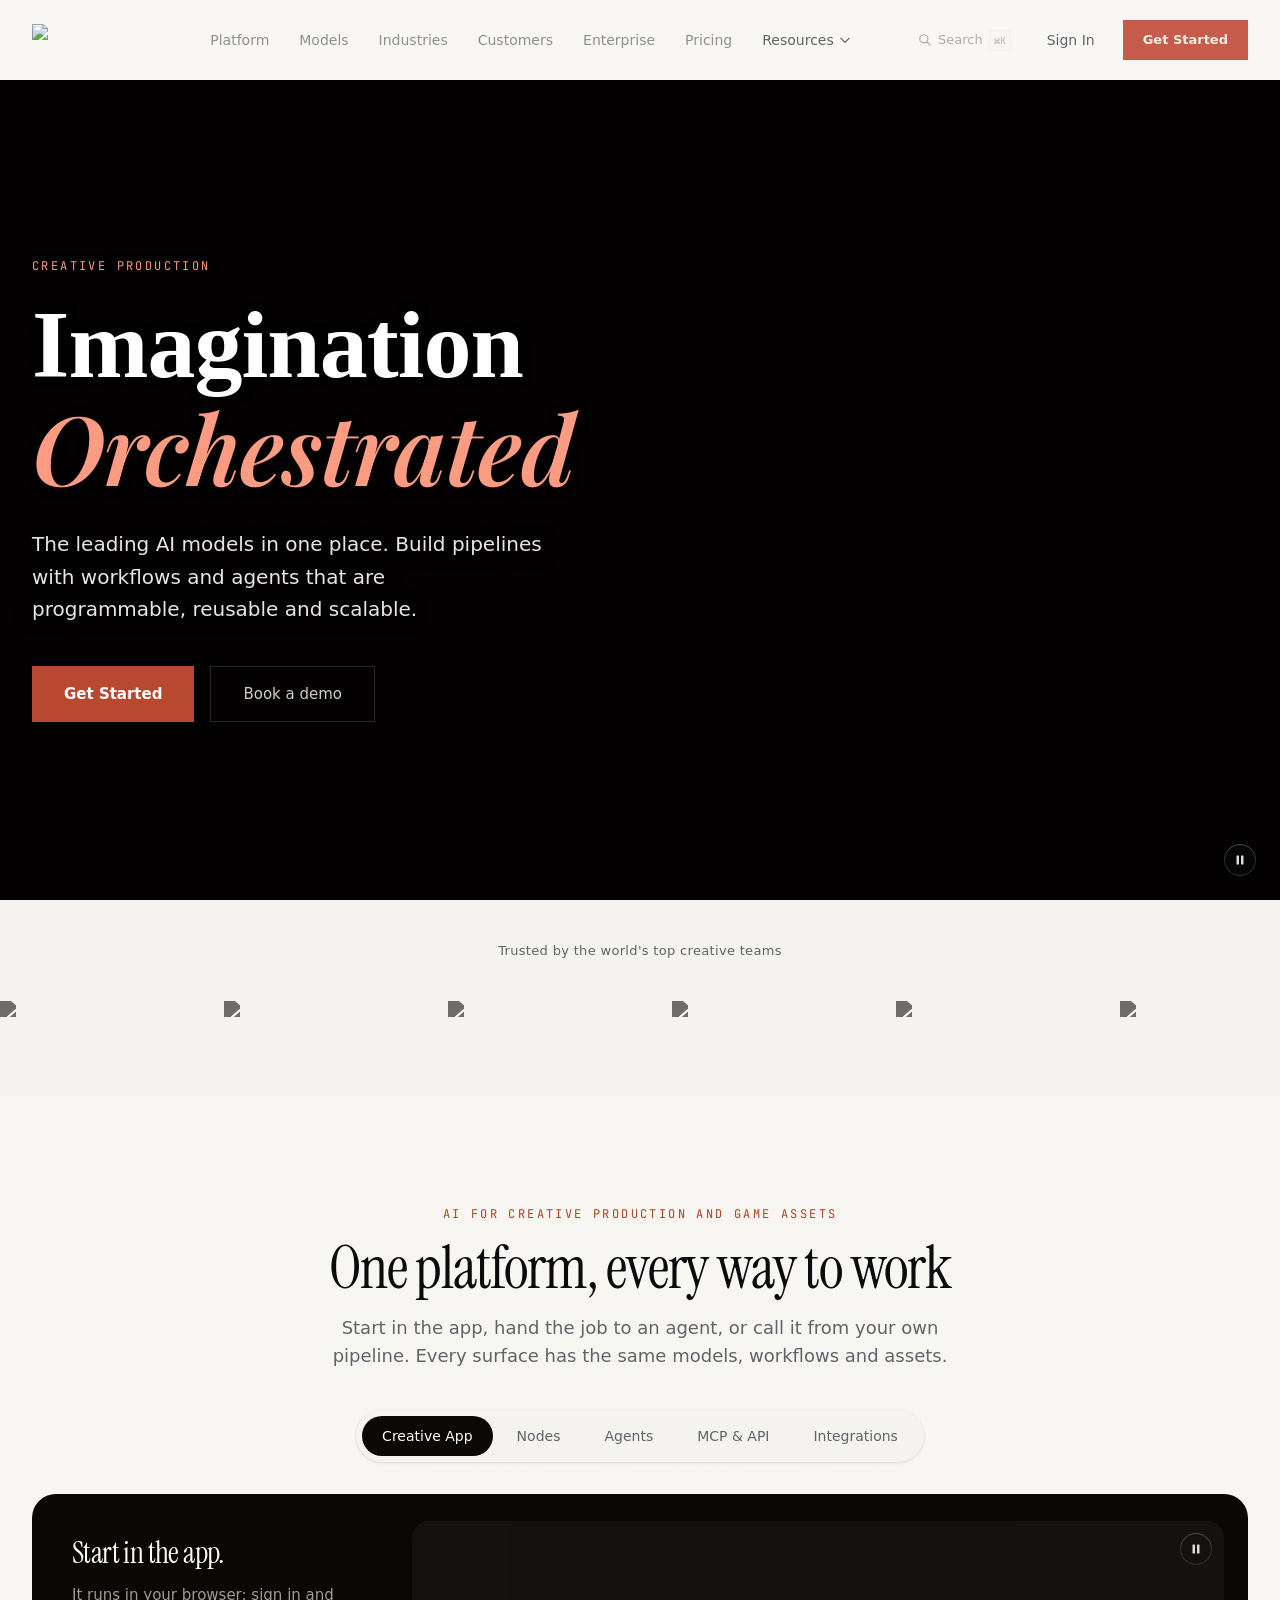
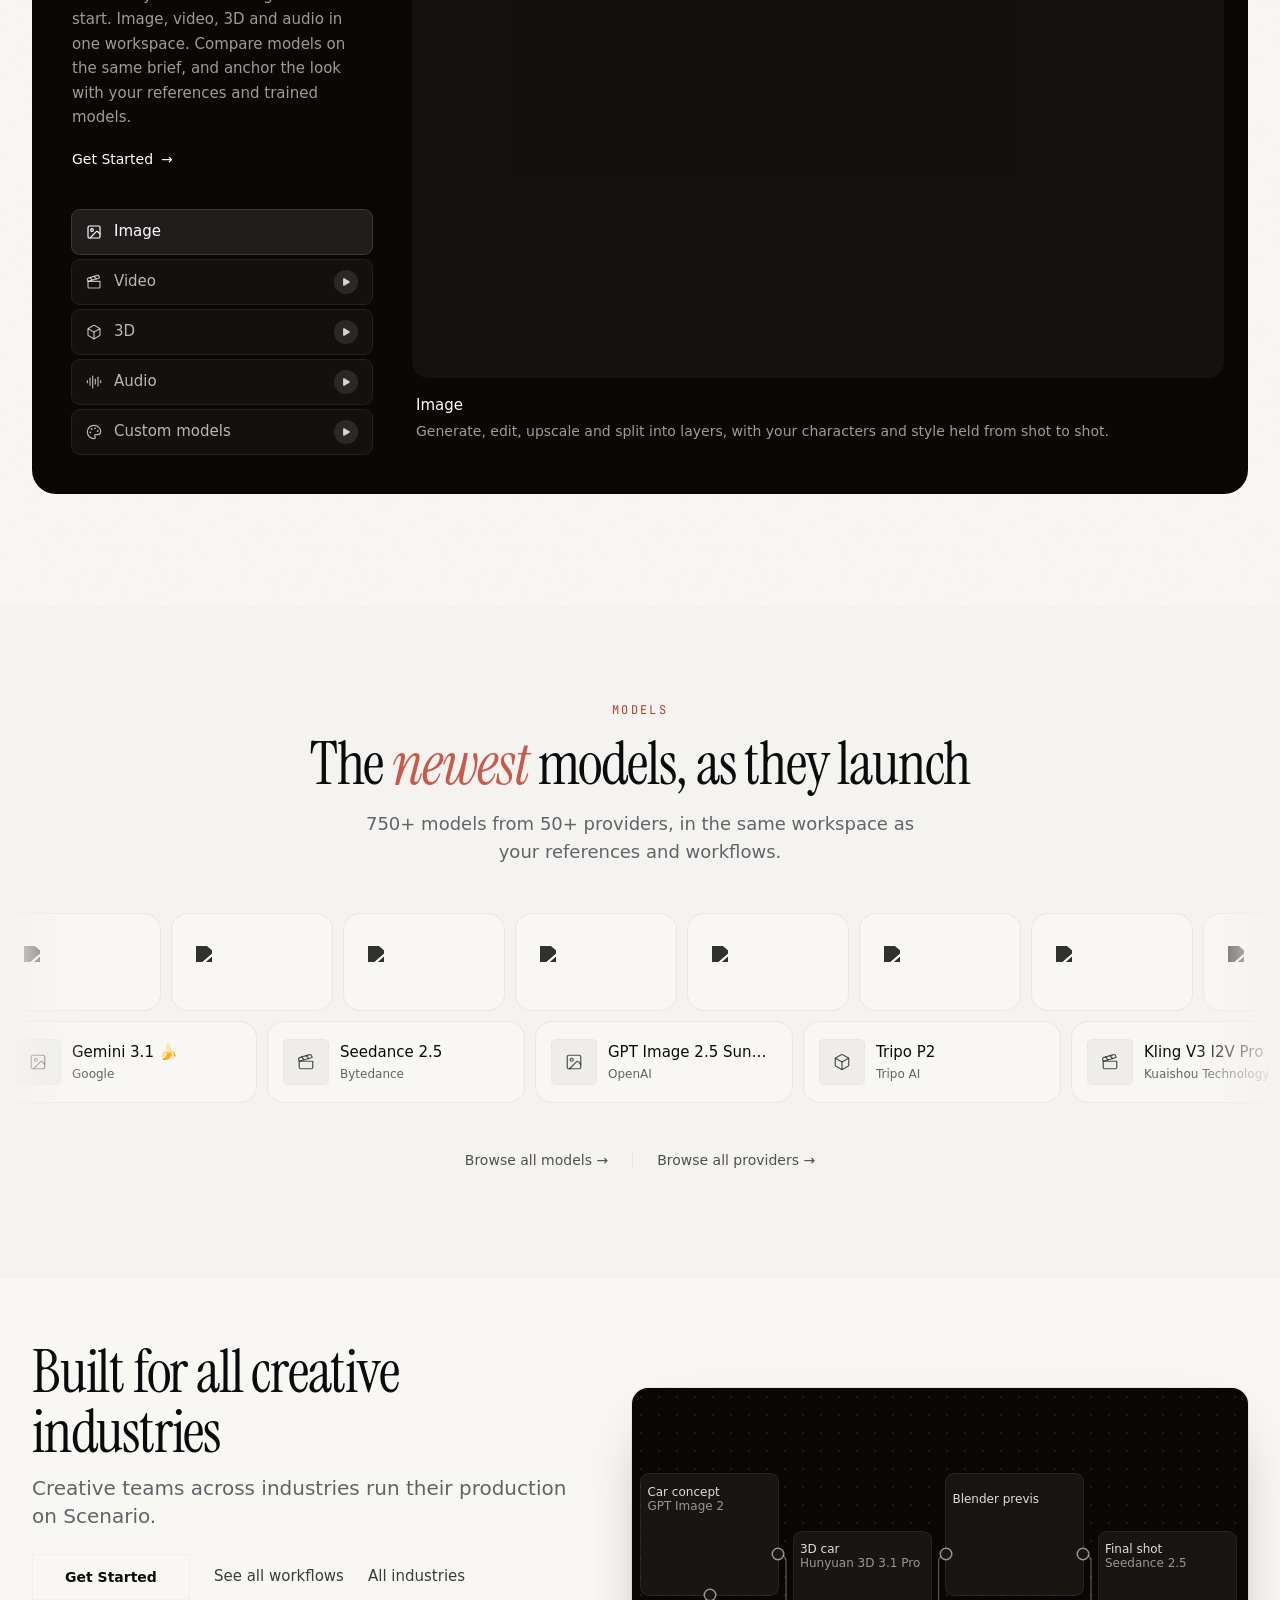
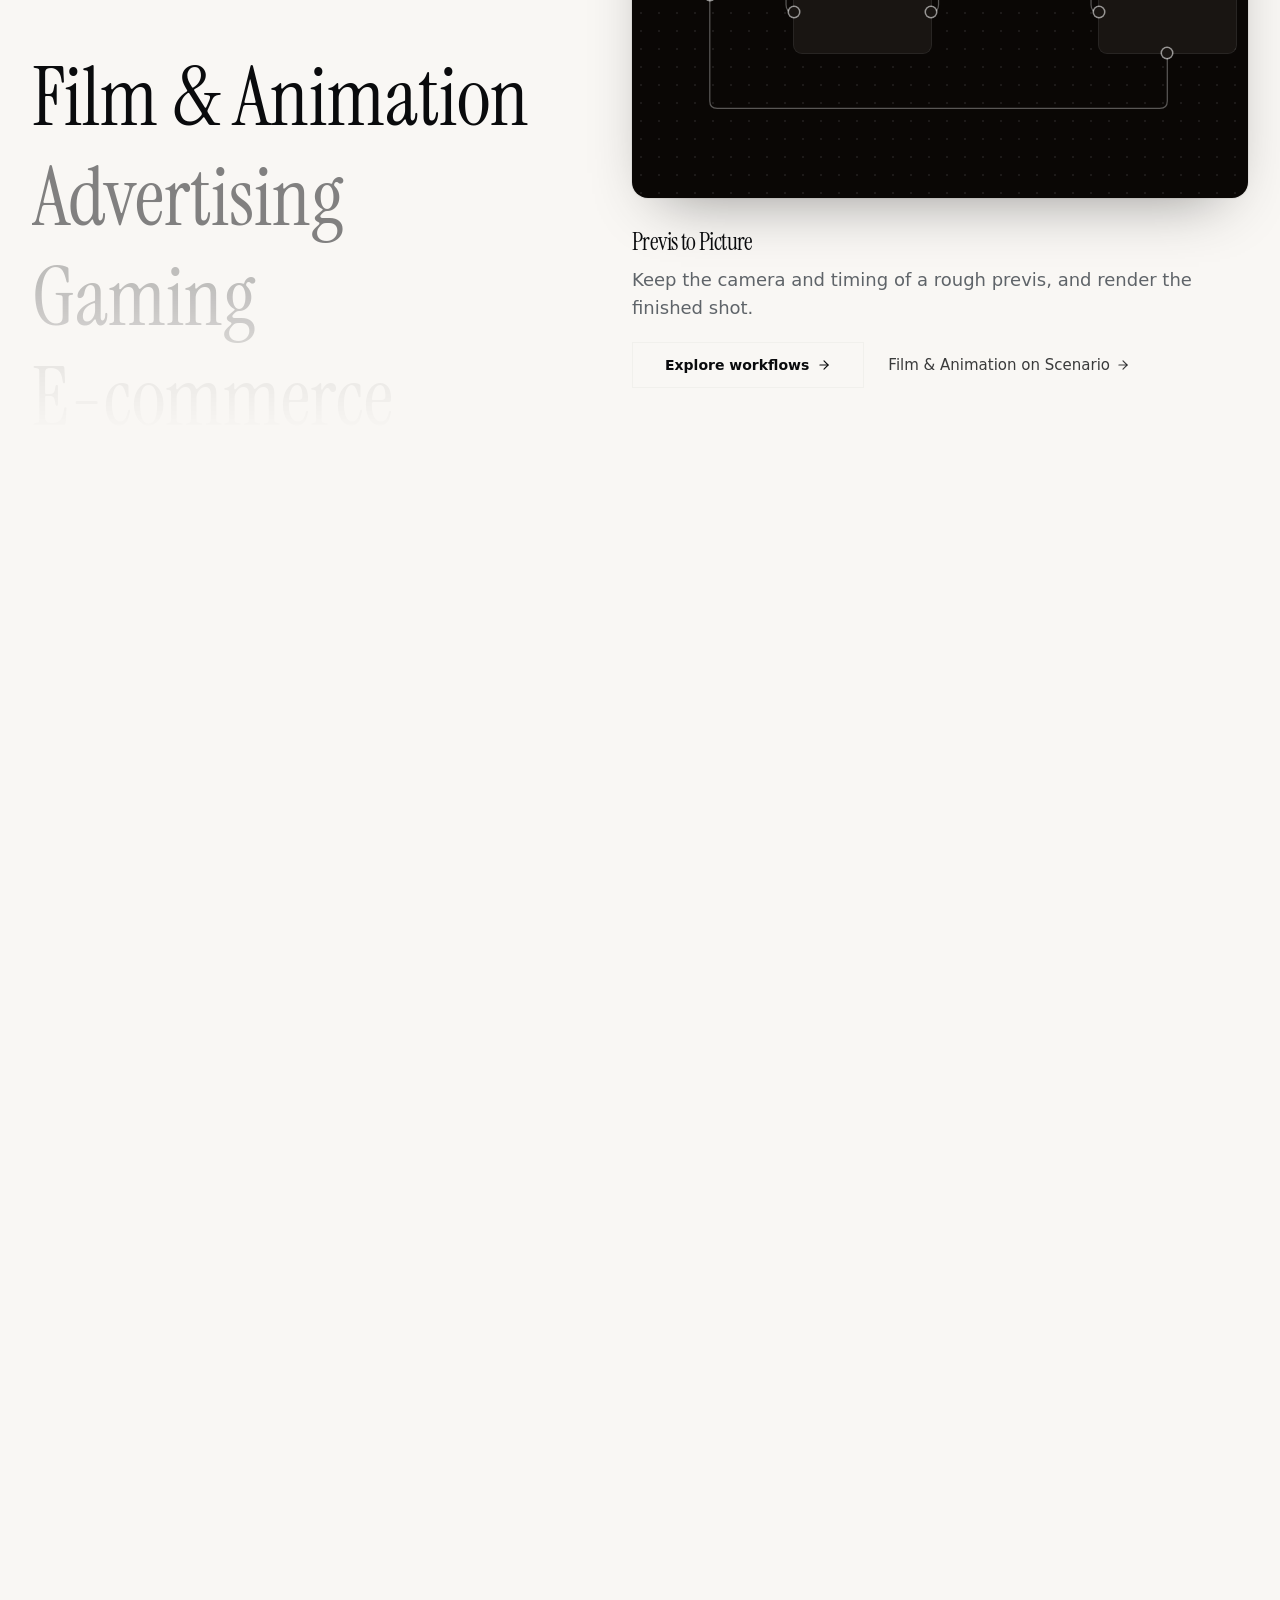
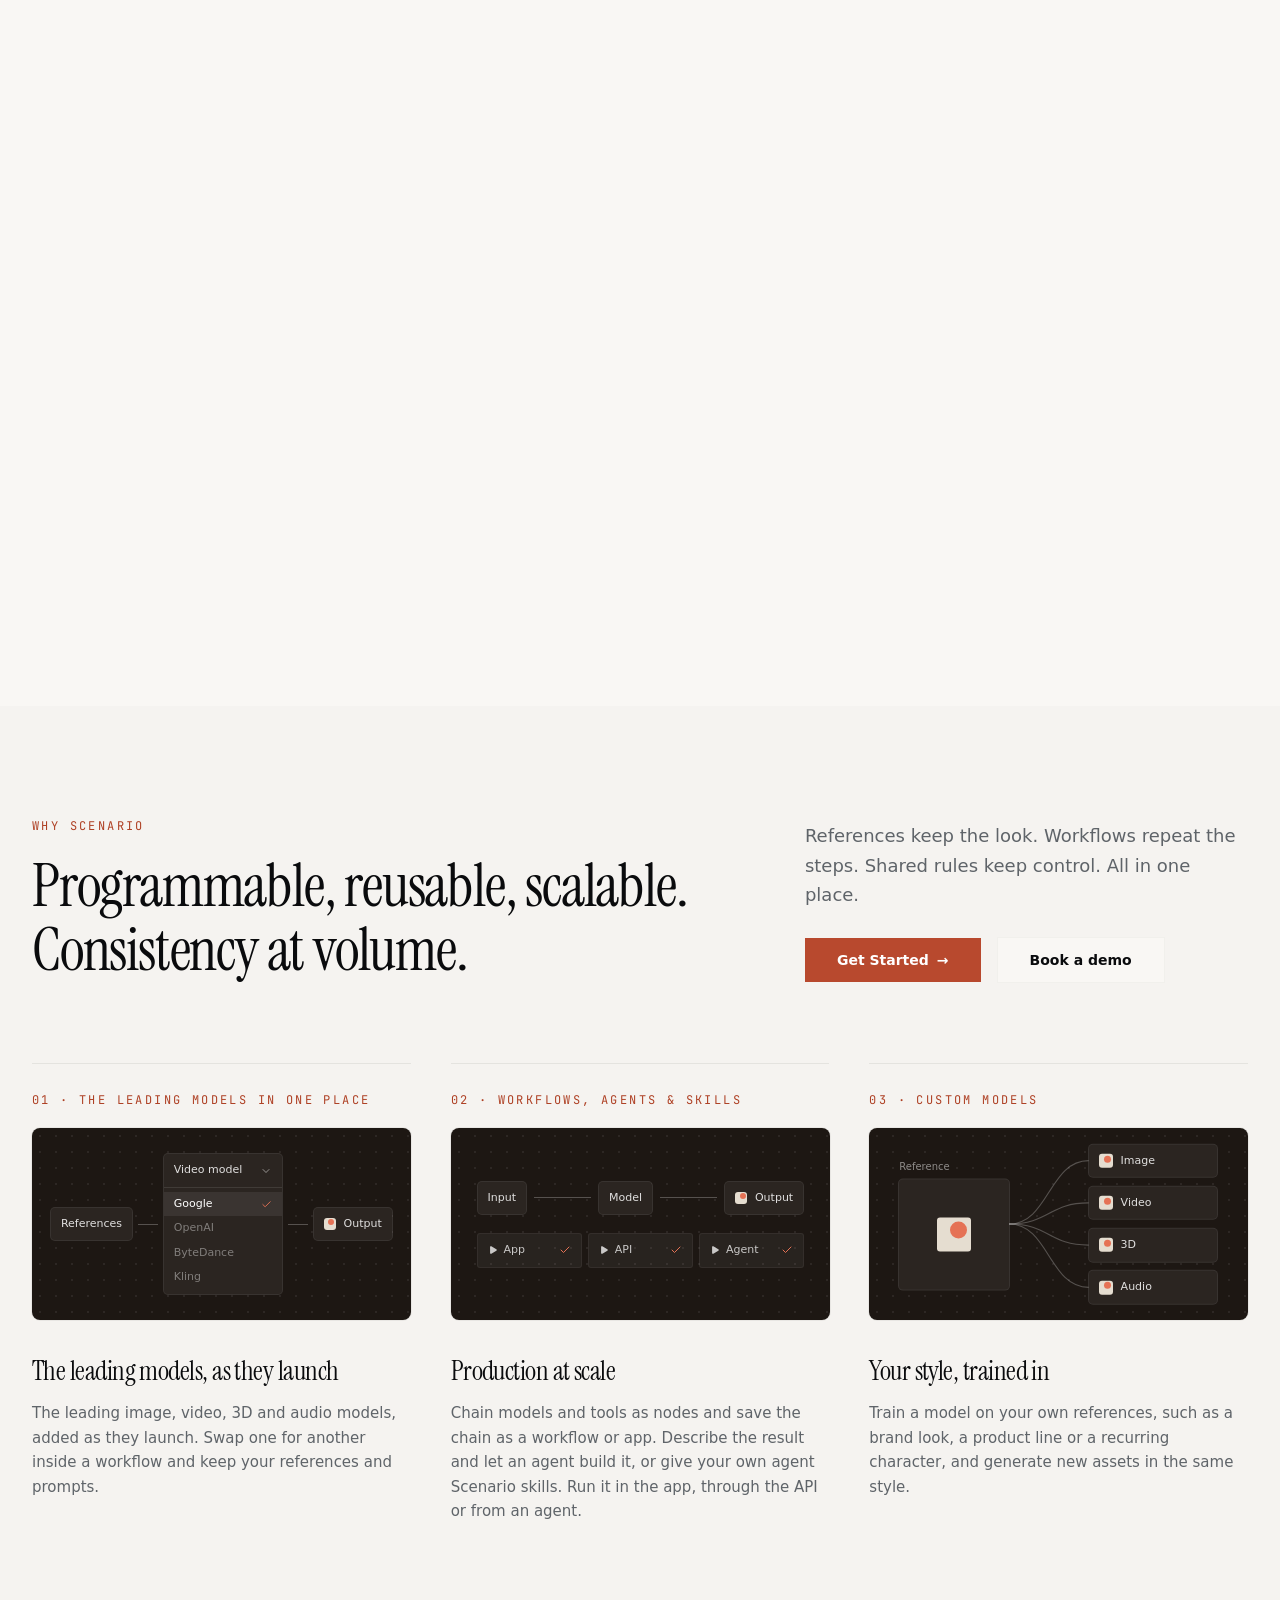
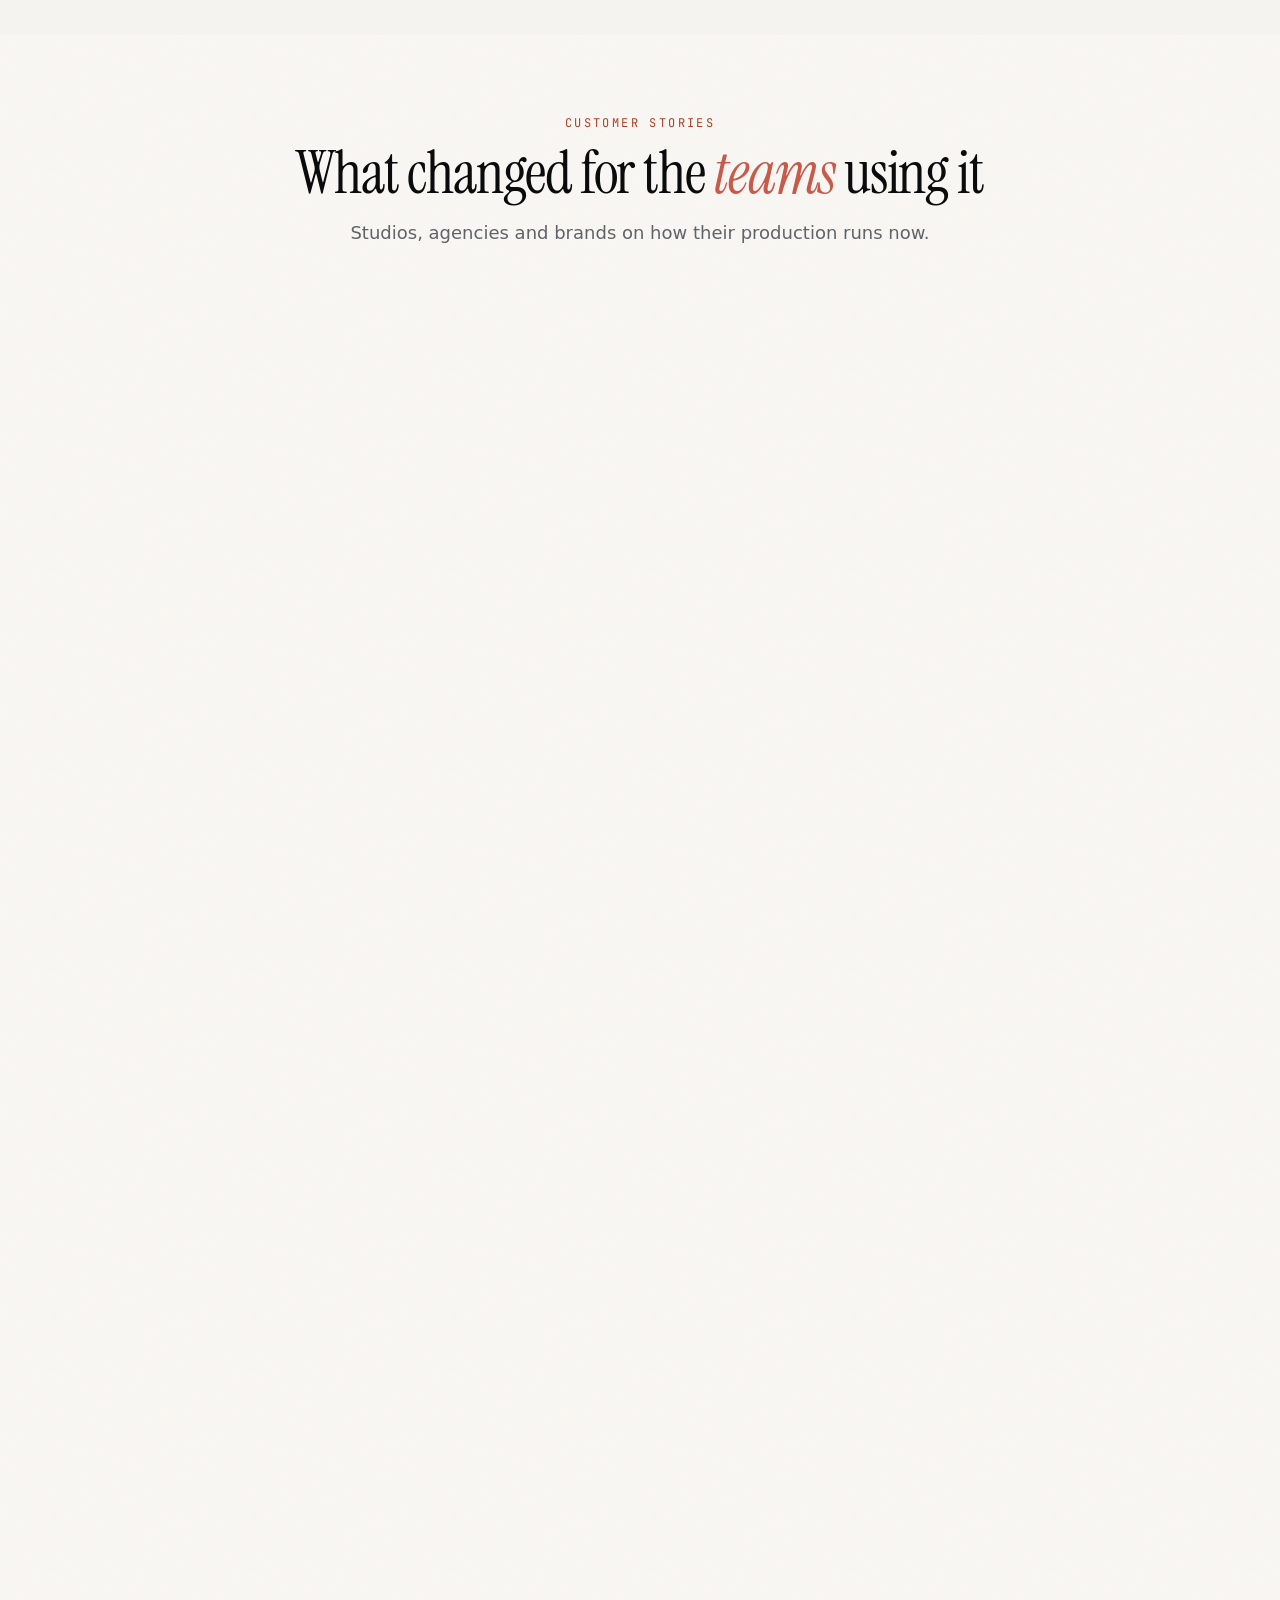
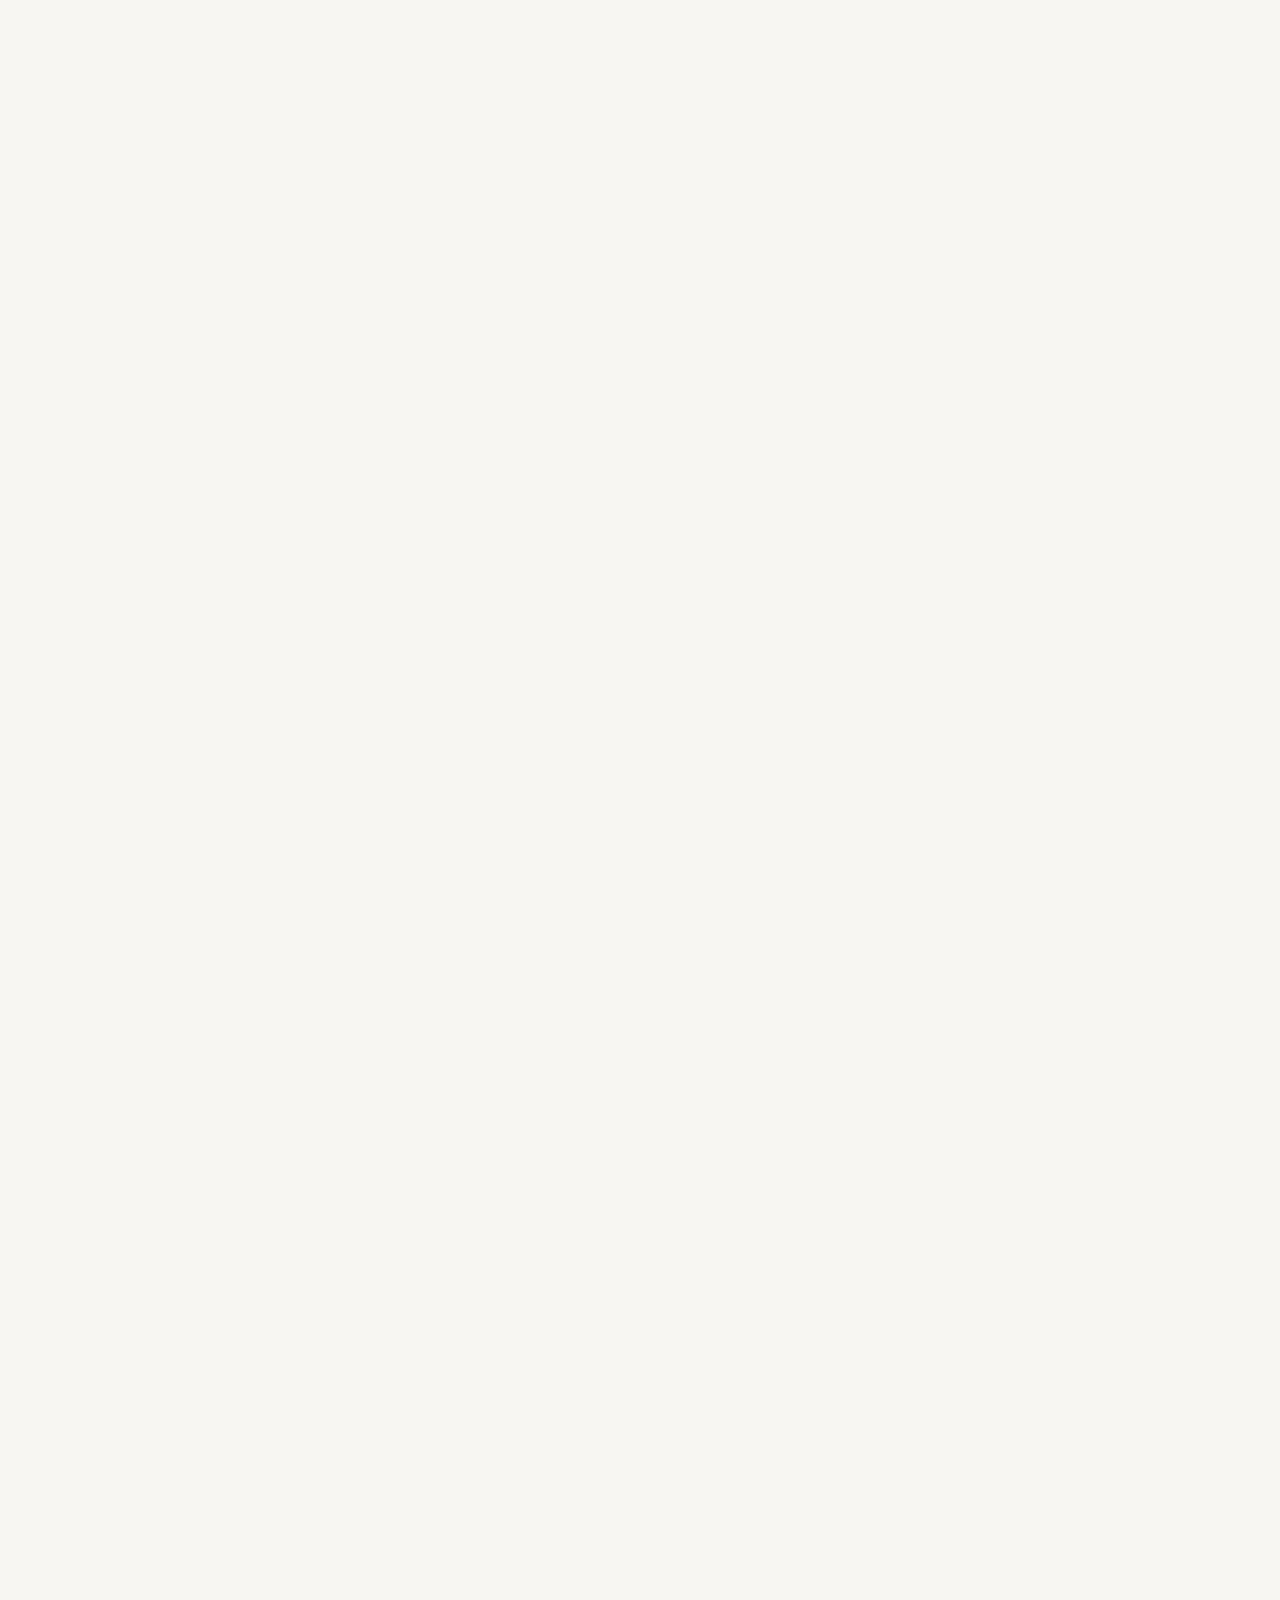
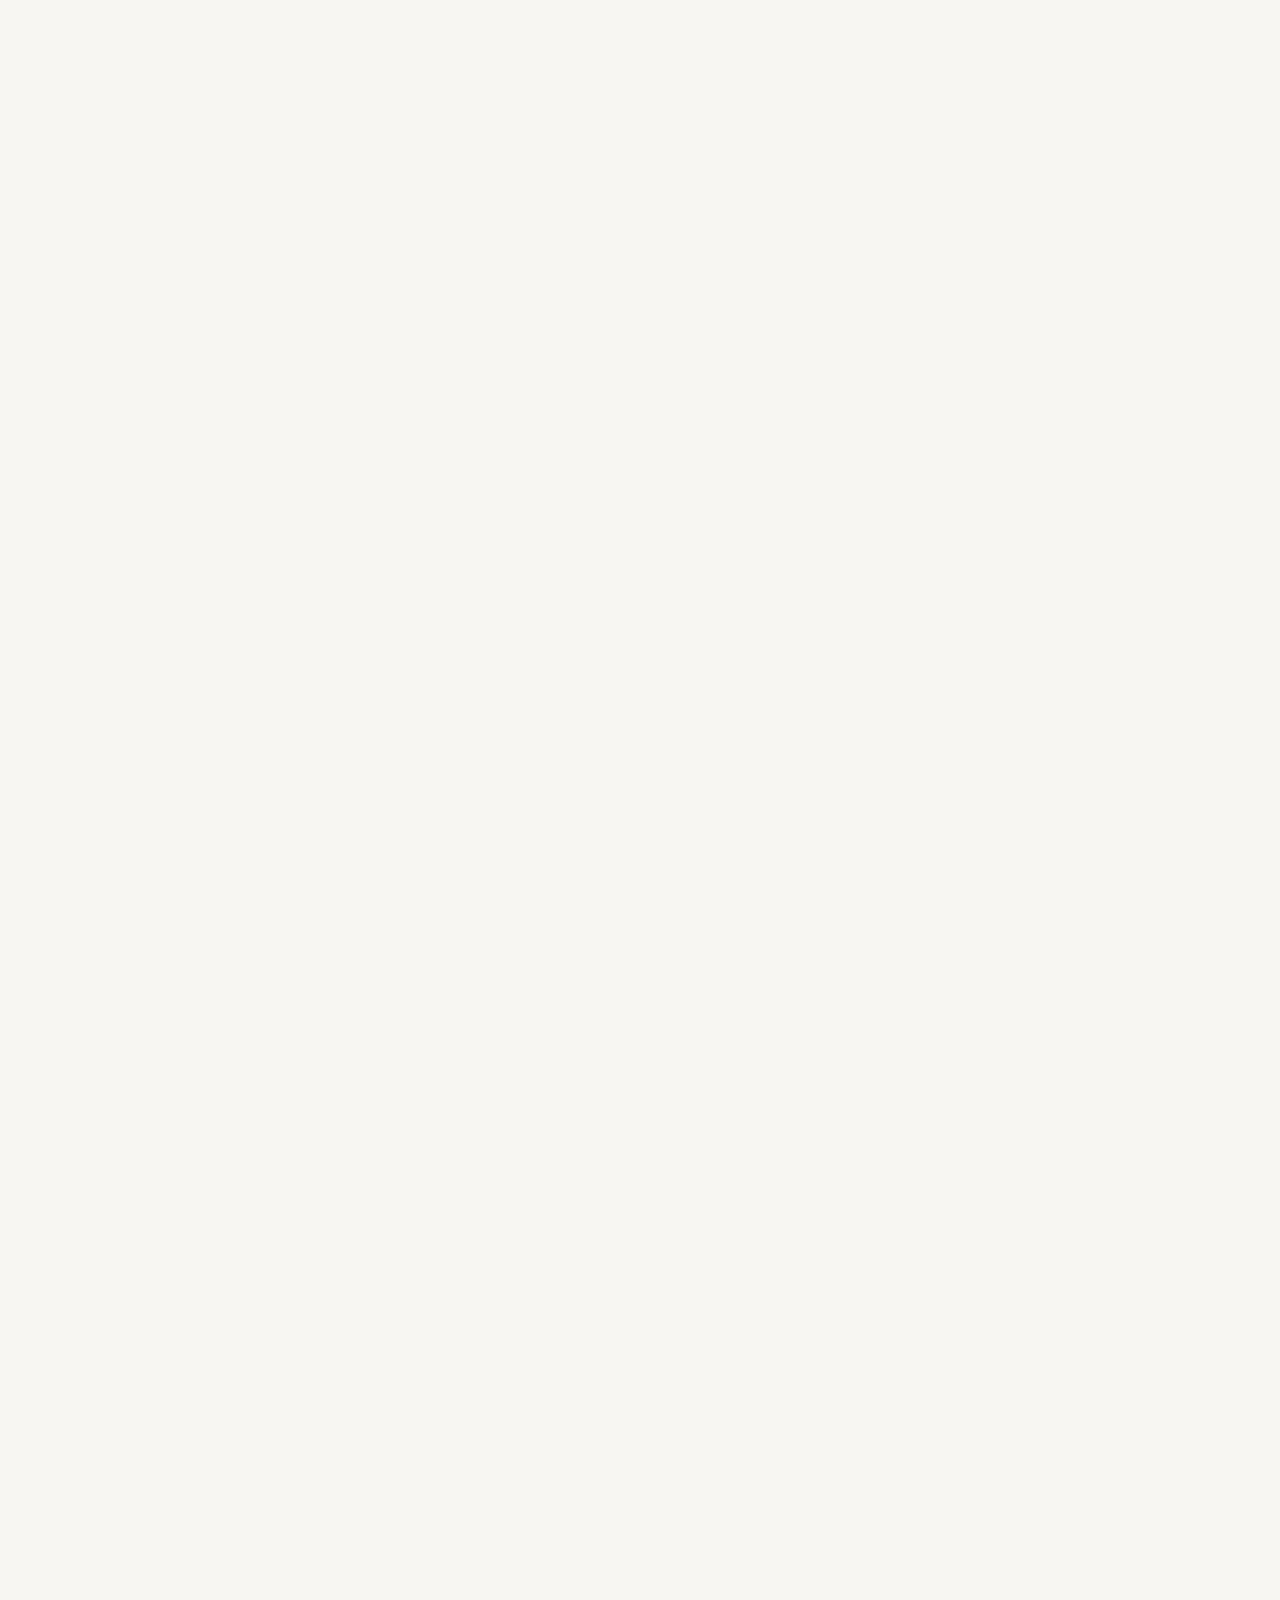
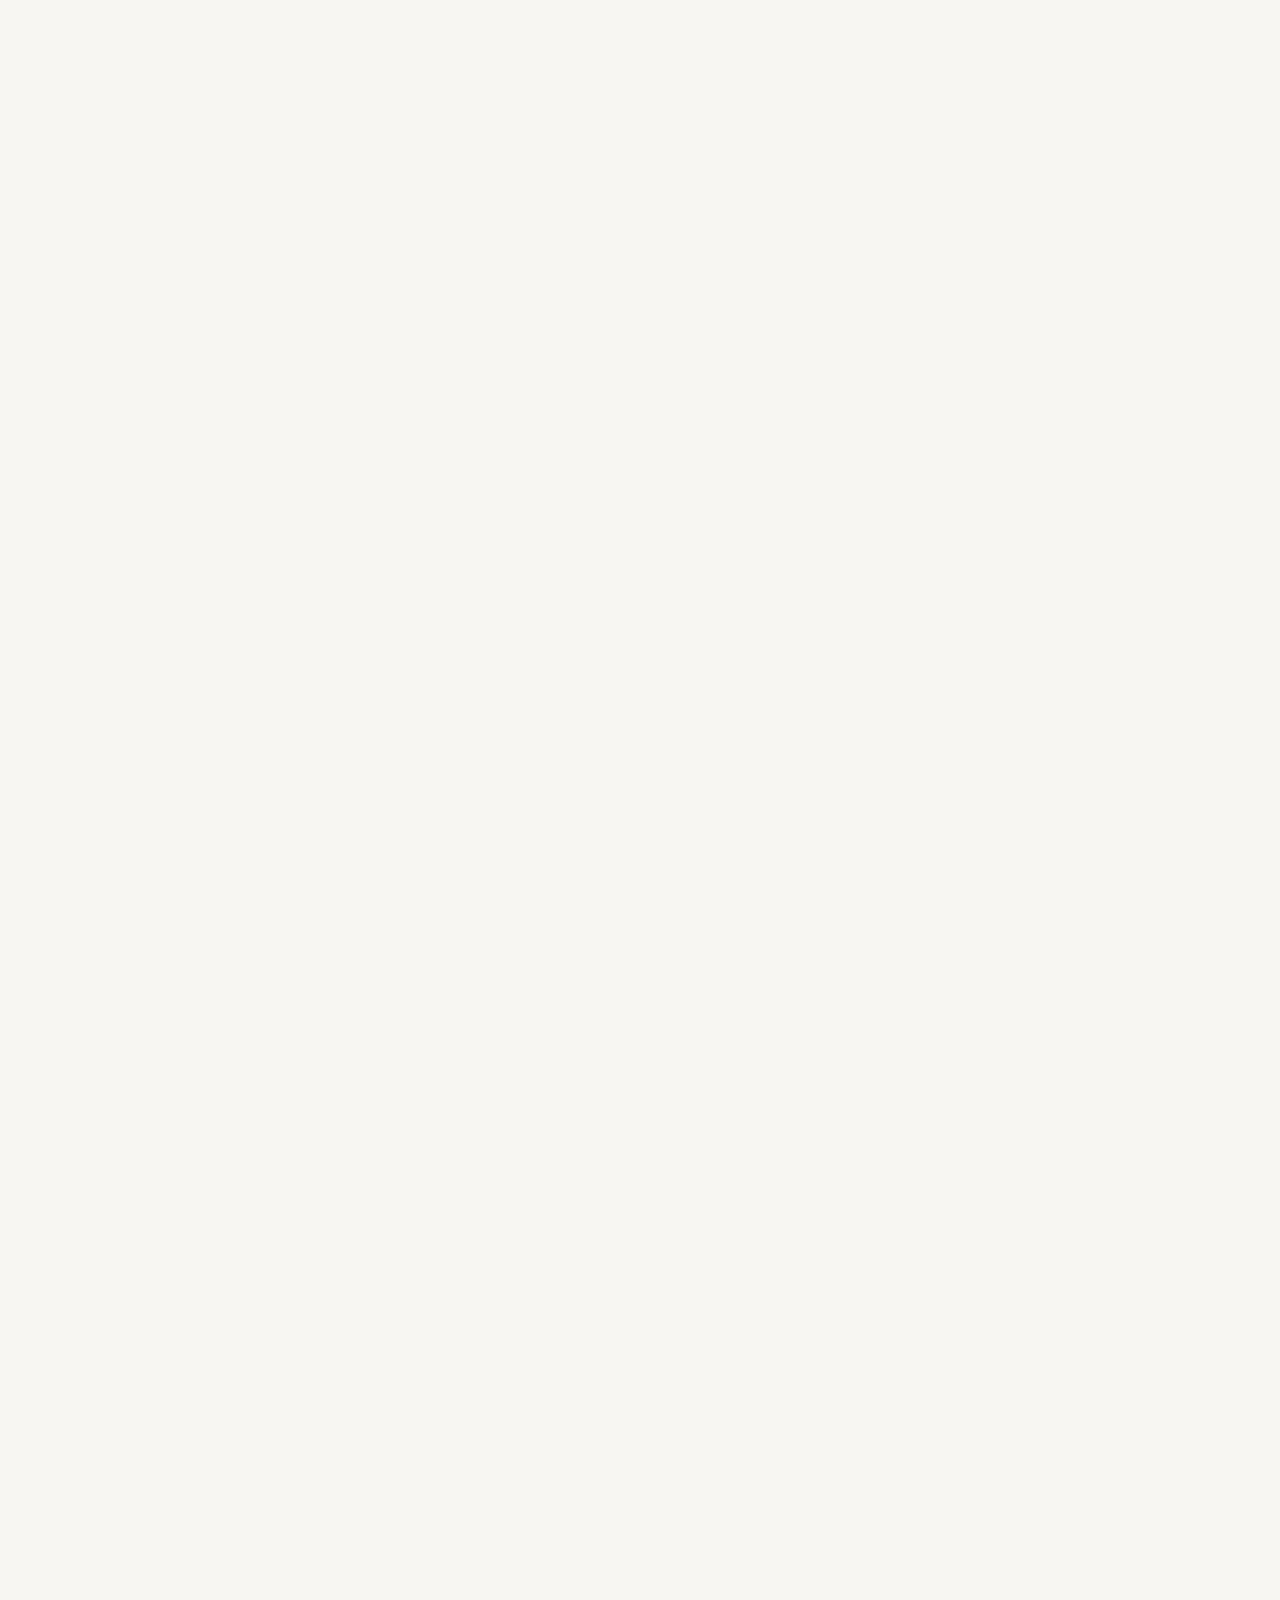
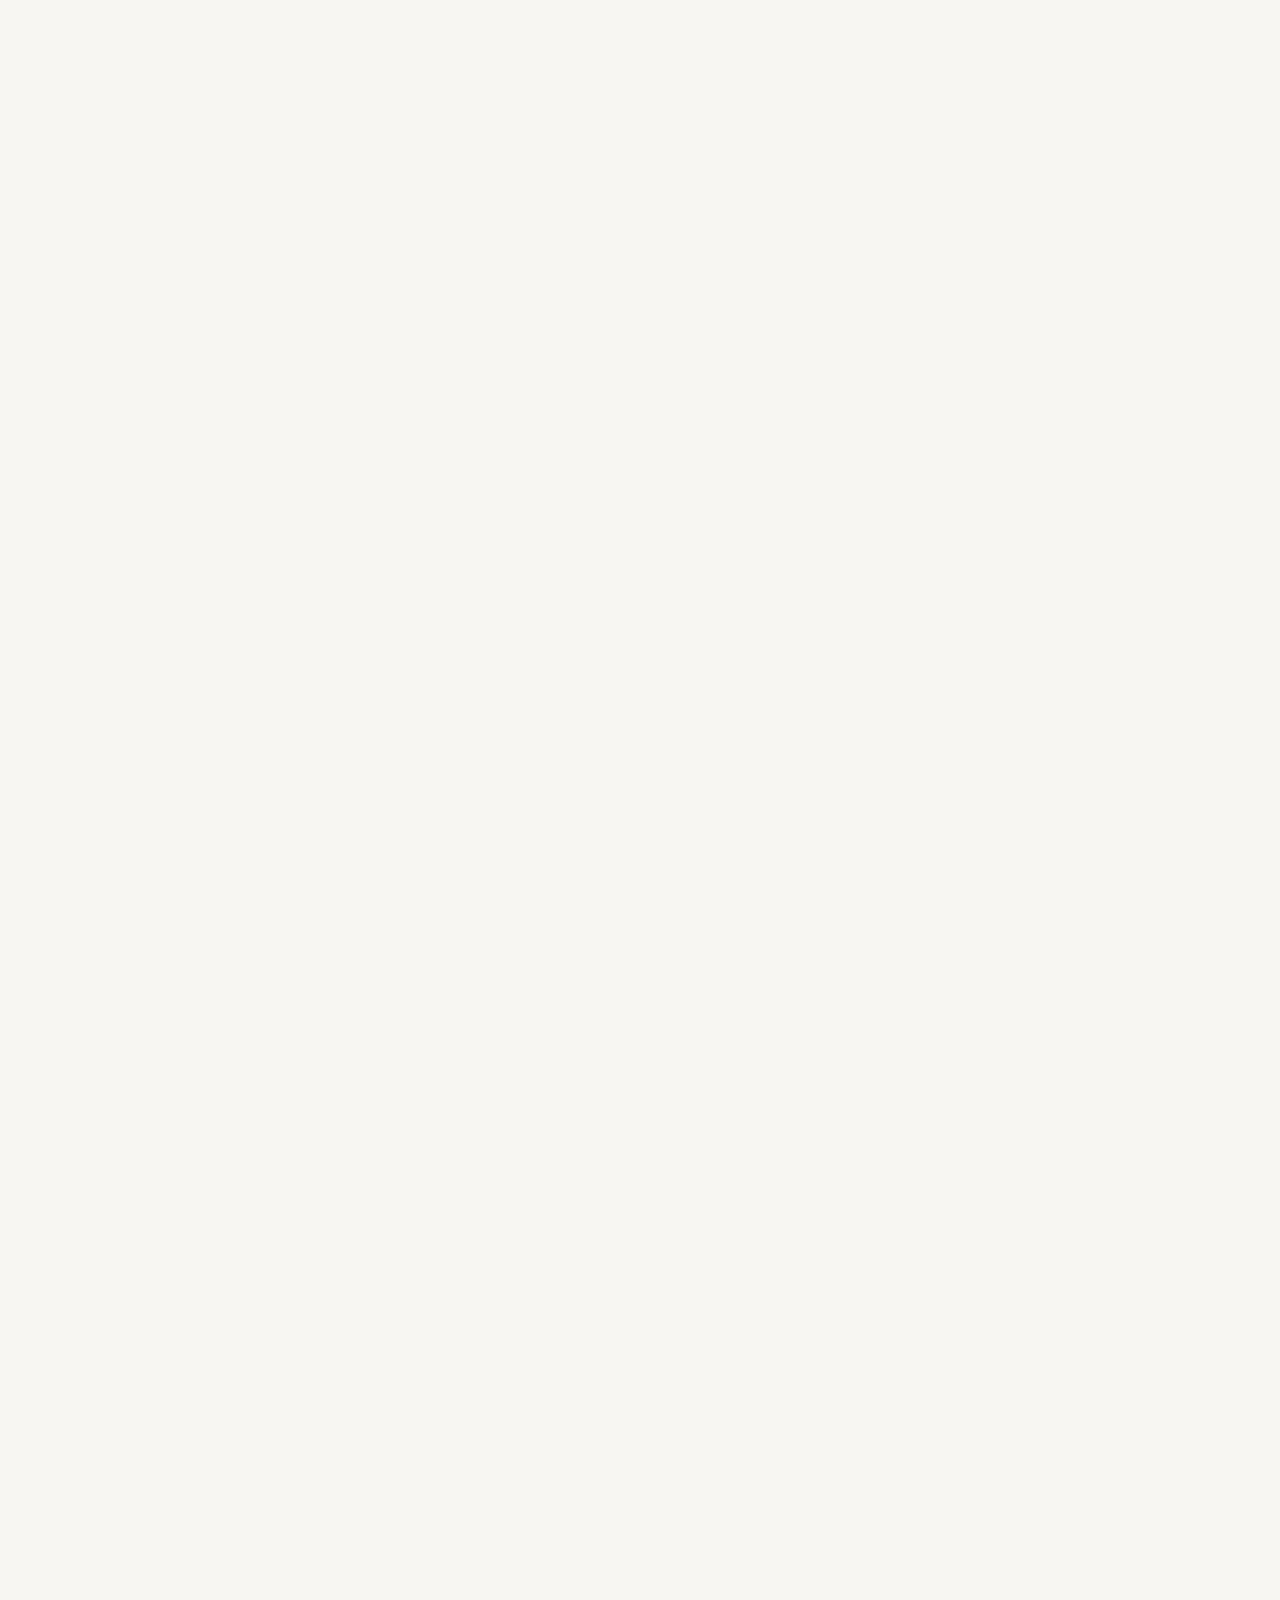
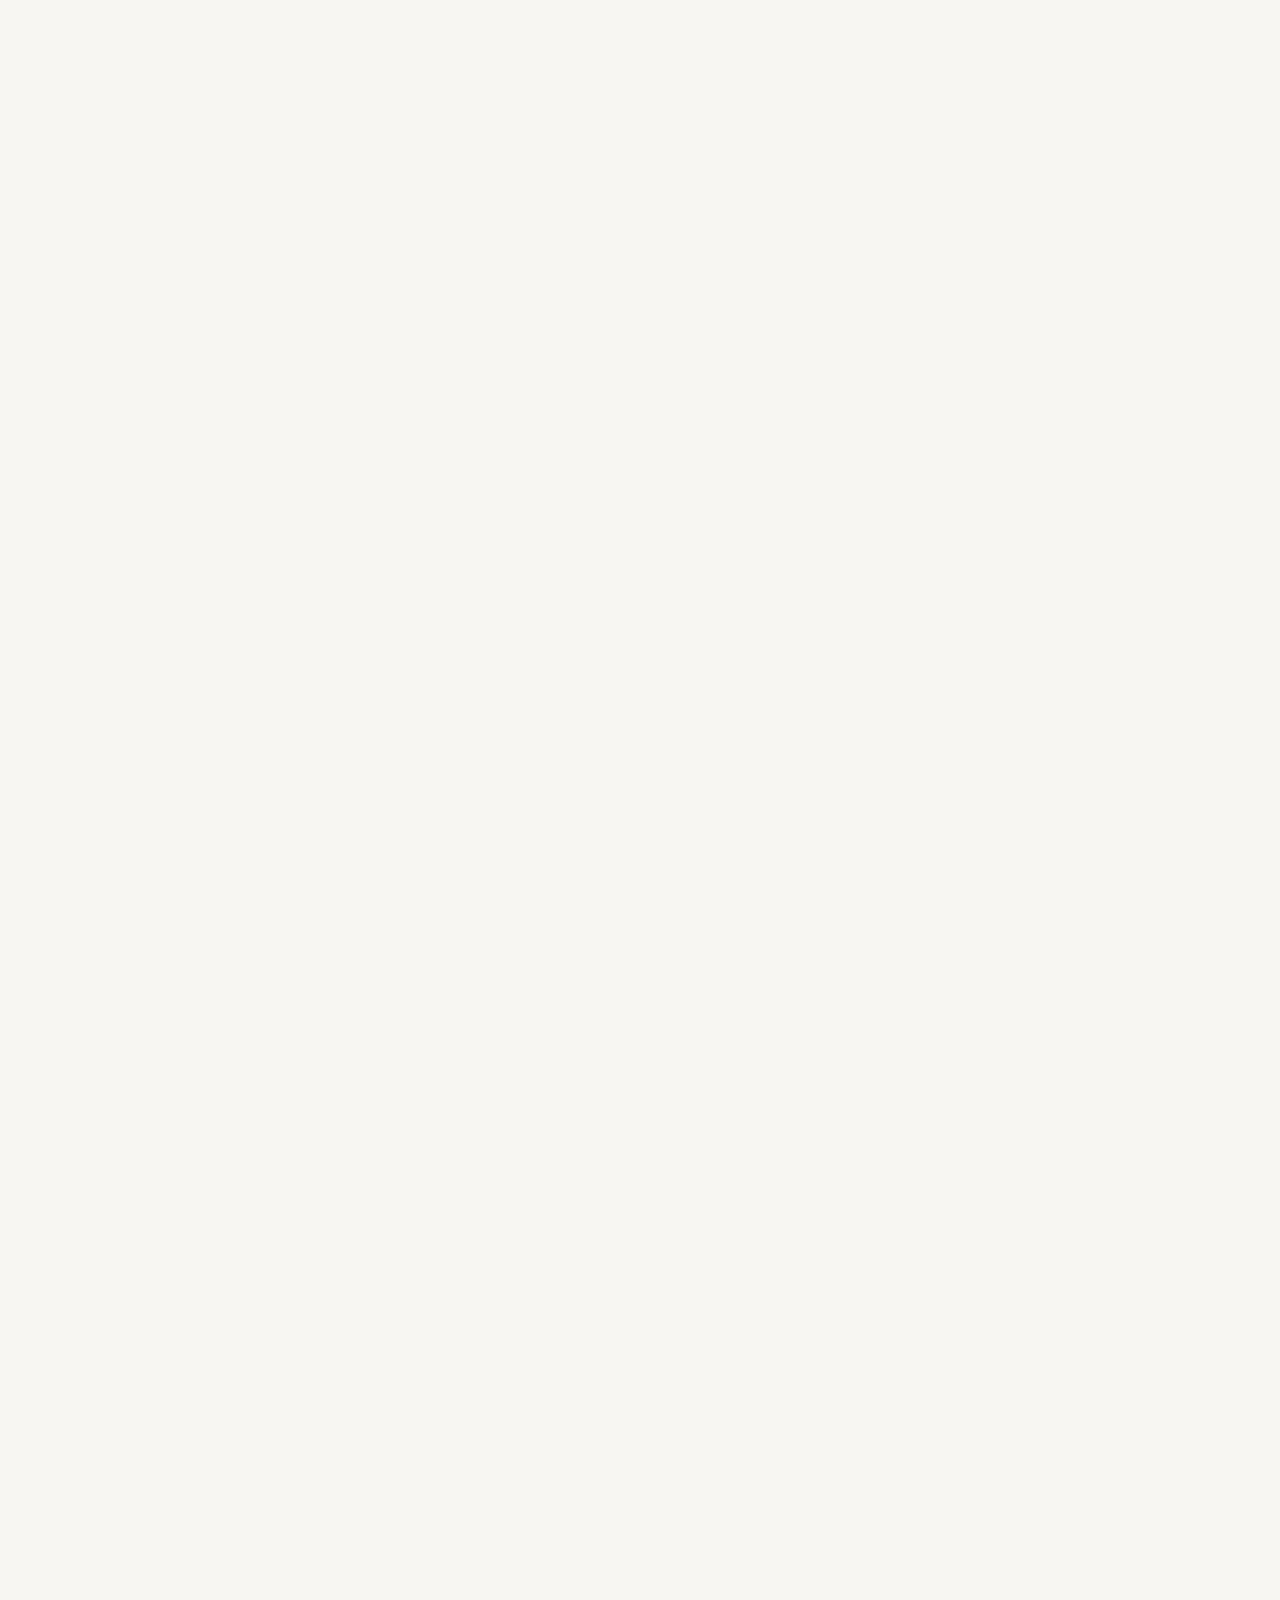
==== commit e2d98092: "feat: upgrade to exact live scenario.com layout, typography, official CSS, video assets, and interac" ====
--- a/index.html
+++ b/index.html
@@ -1,1113 +1,125 @@
 <!DOCTYPE html>
-<html lang="en">
-<head>
-  <meta charset="UTF-8" />
-  <meta name="viewport" content="width=device-width, initial-scale=1.0" />
-  <title>Scenario – AI-Powered Game Asset Generation Platform</title>
-  <meta name="description" content="Scenario is the AI-powered creative production platform built for game developers. Generate production-ready 2D, 3D, video, and audio assets with consistent style." />
-  <link rel="preconnect" href="https://fonts.googleapis.com" />
-  <link rel="preconnect" href="https://fonts.gstatic.com" crossorigin />
-  <link href="https://fonts.googleapis.com/css2?family=Inter:wght@300;400;500;600;700;800;900&display=swap" rel="stylesheet" />
-  <link rel="stylesheet" href="css/main.css" />
-  <link rel="stylesheet" href="css/animations.css" />
-  <link rel="stylesheet" href="css/responsive.css" />
-  <link rel="icon" href="assets/icons/favicon.svg" type="image/svg+xml" />
-</head>
-<body class="dark">
 
-  <!-- Loading Screen -->
-  <div id="loading-screen" class="loading-screen">
-    <div class="loading-logo">
-      <svg width="40" height="40" viewBox="0 0 40 40" fill="none">
-        <path d="M20 4L36 13V27L20 36L4 27V13L20 4Z" fill="url(#grad1)" />
-        <defs>
-          <linearGradient id="grad1" x1="0" y1="0" x2="40" y2="40">
-            <stop offset="0%" stop-color="#7c3aed"/>
-            <stop offset="100%" stop-color="#2563eb"/>
-          </linearGradient>
-        </defs>
-      </svg>
-      <span>Scenario</span>
-    </div>
-    <div class="loading-bar"><div class="loading-progress"></div></div>
-  </div>
+<html class="mYD-UG_variable kIEt8W_variable FzE1tG_variable tfGDIq_variable" data-dpl-id="dpl_2MwpRccqFdGVKD72k8ci3orgCosh" lang="en"><head><meta charset="utf-8"/><meta content="width=device-width, initial-scale=1" name="viewport"/><link as="font" crossorigin="" href="https://www.scenario.com/_next/static/immutable/media/15e5804ec144eae0-s.p.2z1ihsbttsrxo.woff2" rel="preload" type="font/woff2"/><link as="font" crossorigin="" href="https://www.scenario.com/_next/static/immutable/media/630e733d244c18c0-s.p.3tmj_l5klgsc1.woff2" rel="preload" type="font/woff2"/><link as="font" crossorigin="" href="https://www.scenario.com/_next/static/immutable/media/65968dad6bcc3c8d-s.p.2y0h0xpc5n1pm.woff2" rel="preload" type="font/woff2"/><link as="font" crossorigin="" href="https://www.scenario.com/_next/static/immutable/media/70bc3e132a0a741e-s.p.269kn9uafm0ti.woff2" rel="preload" type="font/woff2"/><link as="font" crossorigin="" href="https://www.scenario.com/_next/static/immutable/media/7ebf22b5a21034f8-s.p.3strvg7o-g5v2.woff2" rel="preload" type="font/woff2"/><link as="font" crossorigin="" href="https://www.scenario.com/_next/static/immutable/media/e41d5df559864f9e-s.p.2rlzm4mj5kw8e.woff2" rel="preload" type="font/woff2"/><link as="font" crossorigin="" href="https://www.scenario.com/_next/static/immutable/media/f06bf9da926bae75-s.p.3uuun_-7zsf1g.woff2" rel="preload" type="font/woff2"/><link as="image" href="https://www.scenario.com/logos/scenario-full-black.svg?dpl=dpl_2MwpRccqFdGVKD72k8ci3orgCosh" rel="preload"/><link as="image" imagesizes="(max-width: 640px) 100vw, (max-width: 1024px) 50vw, 33vw" imagesrcset="https://www.scenario.com/_next/image?url=%2Fhome%2Fcase-studies%2Fmillion-victories.webp&amp;w=256&amp;q=75&amp;dpl=dpl_2MwpRccqFdGVKD72k8ci3orgCosh 256w, https://www.scenario.com/_next/image?url=%2Fhome%2Fcase-studies%2Fmillion-victories.webp&amp;w=384&amp;q=75&amp;dpl=dpl_2MwpRccqFdGVKD72k8ci3orgCosh 384w, https://www.scenario.com/_next/image?url=%2Fhome%2Fcase-studies%2Fmillion-victories.webp&amp;w=640&amp;q=75&amp;dpl=dpl_2MwpRccqFdGVKD72k8ci3orgCosh 640w, https://www.scenario.com/_next/image?url=%2Fhome%2Fcase-studies%2Fmillion-victories.webp&amp;w=750&amp;q=75&amp;dpl=dpl_2MwpRccqFdGVKD72k8ci3orgCosh 750w, https://www.scenario.com/_next/image?url=%2Fhome%2Fcase-studies%2Fmillion-victories.webp&amp;w=828&amp;q=75&amp;dpl=dpl_2MwpRccqFdGVKD72k8ci3orgCosh 828w, https://www.scenario.com/_next/image?url=%2Fhome%2Fcase-studies%2Fmillion-victories.webp&amp;w=1080&amp;q=75&amp;dpl=dpl_2MwpRccqFdGVKD72k8ci3orgCosh 1080w, https://www.scenario.com/_next/image?url=%2Fhome%2Fcase-studies%2Fmillion-victories.webp&amp;w=1200&amp;q=75&amp;dpl=dpl_2MwpRccqFdGVKD72k8ci3orgCosh 1200w, https://www.scenario.com/_next/image?url=%2Fhome%2Fcase-studies%2Fmillion-victories.webp&amp;w=1920&amp;q=75&amp;dpl=dpl_2MwpRccqFdGVKD72k8ci3orgCosh 1920w, https://www.scenario.com/_next/image?url=%2Fhome%2Fcase-studies%2Fmillion-victories.webp&amp;w=2048&amp;q=75&amp;dpl=dpl_2MwpRccqFdGVKD72k8ci3orgCosh 2048w, https://www.scenario.com/_next/image?url=%2Fhome%2Fcase-studies%2Fmillion-victories.webp&amp;w=3840&amp;q=75&amp;dpl=dpl_2MwpRccqFdGVKD72k8ci3orgCosh 3840w" rel="preload"/><link as="image" imagesizes="(max-width: 640px) 100vw, (max-width: 1024px) 50vw, 33vw" imagesrcset="https://www.scenario.com/_next/image?url=%2Fhome%2Fcase-studies%2Ffastory.webp&amp;w=256&amp;q=75&amp;dpl=dpl_2MwpRccqFdGVKD72k8ci3orgCosh 256w, https://www.scenario.com/_next/image?url=%2Fhome%2Fcase-studies%2Ffastory.webp&amp;w=384&amp;q=75&amp;dpl=dpl_2MwpRccqFdGVKD72k8ci3orgCosh 384w, https://www.scenario.com/_next/image?url=%2Fhome%2Fcase-studies%2Ffastory.webp&amp;w=640&amp;q=75&amp;dpl=dpl_2MwpRccqFdGVKD72k8ci3orgCosh 640w, https://www.scenario.com/_next/image?url=%2Fhome%2Fcase-studies%2Ffastory.webp&amp;w=750&amp;q=75&amp;dpl=dpl_2MwpRccqFdGVKD72k8ci3orgCosh 750w, https://www.scenario.com/_next/image?url=%2Fhome%2Fcase-studies%2Ffastory.webp&amp;w=828&amp;q=75&amp;dpl=dpl_2MwpRccqFdGVKD72k8ci3orgCosh 828w, https://www.scenario.com/_next/image?url=%2Fhome%2Fcase-studies%2Ffastory.webp&amp;w=1080&amp;q=75&amp;dpl=dpl_2MwpRccqFdGVKD72k8ci3orgCosh 1080w, https://www.scenario.com/_next/image?url=%2Fhome%2Fcase-studies%2Ffastory.webp&amp;w=1200&amp;q=75&amp;dpl=dpl_2MwpRccqFdGVKD72k8ci3orgCosh 1200w, https://www.scenario.com/_next/image?url=%2Fhome%2Fcase-studies%2Ffastory.webp&amp;w=1920&amp;q=75&amp;dpl=dpl_2MwpRccqFdGVKD72k8ci3orgCosh 1920w, https://www.scenario.com/_next/image?url=%2Fhome%2Fcase-studies%2Ffastory.webp&amp;w=2048&amp;q=75&amp;dpl=dpl_2MwpRccqFdGVKD72k8ci3orgCosh 2048w, https://www.scenario.com/_next/image?url=%2Fhome%2Fcase-studies%2Ffastory.webp&amp;w=3840&amp;q=75&amp;dpl=dpl_2MwpRccqFdGVKD72k8ci3orgCosh 3840w" rel="preload"/><link as="image" imagesizes="(max-width: 640px) 100vw, (max-width: 1024px) 50vw, 33vw" imagesrcset="https://www.scenario.com/_next/image?url=%2Fhome%2Fcase-studies%2Fnukebox.webp&amp;w=256&amp;q=75&amp;dpl=dpl_2MwpRccqFdGVKD72k8ci3orgCosh 256w, https://www.scenario.com/_next/image?url=%2Fhome%2Fcase-studies%2Fnukebox.webp&amp;w=384&amp;q=75&amp;dpl=dpl_2MwpRccqFdGVKD72k8ci3orgCosh 384w, https://www.scenario.com/_next/image?url=%2Fhome%2Fcase-studies%2Fnukebox.webp&amp;w=640&amp;q=75&amp;dpl=dpl_2MwpRccqFdGVKD72k8ci3orgCosh 640w, https://www.scenario.com/_next/image?url=%2Fhome%2Fcase-studies%2Fnukebox.webp&amp;w=750&amp;q=75&amp;dpl=dpl_2MwpRccqFdGVKD72k8ci3orgCosh 750w, https://www.scenario.com/_next/image?url=%2Fhome%2Fcase-studies%2Fnukebox.webp&amp;w=828&amp;q=75&amp;dpl=dpl_2MwpRccqFdGVKD72k8ci3orgCosh 828w, https://www.scenario.com/_next/image?url=%2Fhome%2Fcase-studies%2Fnukebox.webp&amp;w=1080&amp;q=75&amp;dpl=dpl_2MwpRccqFdGVKD72k8ci3orgCosh 1080w, https://www.scenario.com/_next/image?url=%2Fhome%2Fcase-studies%2Fnukebox.webp&amp;w=1200&amp;q=75&amp;dpl=dpl_2MwpRccqFdGVKD72k8ci3orgCosh 1200w, https://www.scenario.com/_next/image?url=%2Fhome%2Fcase-studies%2Fnukebox.webp&amp;w=1920&amp;q=75&amp;dpl=dpl_2MwpRccqFdGVKD72k8ci3orgCosh 1920w, https://www.scenario.com/_next/image?url=%2Fhome%2Fcase-studies%2Fnukebox.webp&amp;w=2048&amp;q=75&amp;dpl=dpl_2MwpRccqFdGVKD72k8ci3orgCosh 2048w, https://www.scenario.com/_next/image?url=%2Fhome%2Fcase-studies%2Fnukebox.webp&amp;w=3840&amp;q=75&amp;dpl=dpl_2MwpRccqFdGVKD72k8ci3orgCosh 3840w" rel="preload"/><link as="image" imagesizes="(max-width: 640px) 100vw, (max-width: 1024px) 50vw, 33vw" imagesrcset="https://www.scenario.com/_next/image?url=%2Fhome%2Fcase-studies%2Falan.webp&amp;w=256&amp;q=75&amp;dpl=dpl_2MwpRccqFdGVKD72k8ci3orgCosh 256w, https://www.scenario.com/_next/image?url=%2Fhome%2Fcase-studies%2Falan.webp&amp;w=384&amp;q=75&amp;dpl=dpl_2MwpRccqFdGVKD72k8ci3orgCosh 384w, https://www.scenario.com/_next/image?url=%2Fhome%2Fcase-studies%2Falan.webp&amp;w=640&amp;q=75&amp;dpl=dpl_2MwpRccqFdGVKD72k8ci3orgCosh 640w, https://www.scenario.com/_next/image?url=%2Fhome%2Fcase-studies%2Falan.webp&amp;w=750&amp;q=75&amp;dpl=dpl_2MwpRccqFdGVKD72k8ci3orgCosh 750w, https://www.scenario.com/_next/image?url=%2Fhome%2Fcase-studies%2Falan.webp&amp;w=828&amp;q=75&amp;dpl=dpl_2MwpRccqFdGVKD72k8ci3orgCosh 828w, https://www.scenario.com/_next/image?url=%2Fhome%2Fcase-studies%2Falan.webp&amp;w=1080&amp;q=75&amp;dpl=dpl_2MwpRccqFdGVKD72k8ci3orgCosh 1080w, https://www.scenario.com/_next/image?url=%2Fhome%2Fcase-studies%2Falan.webp&amp;w=1200&amp;q=75&amp;dpl=dpl_2MwpRccqFdGVKD72k8ci3orgCosh 1200w, https://www.scenario.com/_next/image?url=%2Fhome%2Fcase-studies%2Falan.webp&amp;w=1920&amp;q=75&amp;dpl=dpl_2MwpRccqFdGVKD72k8ci3orgCosh 1920w, https://www.scenario.com/_next/image?url=%2Fhome%2Fcase-studies%2Falan.webp&amp;w=2048&amp;q=75&amp;dpl=dpl_2MwpRccqFdGVKD72k8ci3orgCosh 2048w, https://www.scenario.com/_next/image?url=%2Fhome%2Fcase-studies%2Falan.webp&amp;w=3840&amp;q=75&amp;dpl=dpl_2MwpRccqFdGVKD72k8ci3orgCosh 3840w" rel="preload"/><link as="image" imagesizes="(max-width: 640px) 100vw, (max-width: 1024px) 50vw, 33vw" imagesrcset="https://www.scenario.com/_next/image?url=%2Fhome%2Fcase-studies%2Flove-machines.webp&amp;w=256&amp;q=75&amp;dpl=dpl_2MwpRccqFdGVKD72k8ci3orgCosh 256w, https://www.scenario.com/_next/image?url=%2Fhome%2Fcase-studies%2Flove-machines.webp&amp;w=384&amp;q=75&amp;dpl=dpl_2MwpRccqFdGVKD72k8ci3orgCosh 384w, https://www.scenario.com/_next/image?url=%2Fhome%2Fcase-studies%2Flove-machines.webp&amp;w=640&amp;q=75&amp;dpl=dpl_2MwpRccqFdGVKD72k8ci3orgCosh 640w, https://www.scenario.com/_next/image?url=%2Fhome%2Fcase-studies%2Flove-machines.webp&amp;w=750&amp;q=75&amp;dpl=dpl_2MwpRccqFdGVKD72k8ci3orgCosh 750w, https://www.scenario.com/_next/image?url=%2Fhome%2Fcase-studies%2Flove-machines.webp&amp;w=828&amp;q=75&amp;dpl=dpl_2MwpRccqFdGVKD72k8ci3orgCosh 828w, https://www.scenario.com/_next/image?url=%2Fhome%2Fcase-studies%2Flove-machines.webp&amp;w=1080&amp;q=75&amp;dpl=dpl_2MwpRccqFdGVKD72k8ci3orgCosh 1080w, https://www.scenario.com/_next/image?url=%2Fhome%2Fcase-studies%2Flove-machines.webp&amp;w=1200&amp;q=75&amp;dpl=dpl_2MwpRccqFdGVKD72k8ci3orgCosh 1200w, https://www.scenario.com/_next/image?url=%2Fhome%2Fcase-studies%2Flove-machines.webp&amp;w=1920&amp;q=75&amp;dpl=dpl_2MwpRccqFdGVKD72k8ci3orgCosh 1920w, https://www.scenario.com/_next/image?url=%2Fhome%2Fcase-studies%2Flove-machines.webp&amp;w=2048&amp;q=75&amp;dpl=dpl_2MwpRccqFdGVKD72k8ci3orgCosh 2048w, https://www.scenario.com/_next/image?url=%2Fhome%2Fcase-studies%2Flove-machines.webp&amp;w=3840&amp;q=75&amp;dpl=dpl_2MwpRccqFdGVKD72k8ci3orgCosh 3840w" rel="preload"/><link as="image" imagesizes="(max-width: 640px) 100vw, (max-width: 1024px) 50vw, 33vw" imagesrcset="https://www.scenario.com/_next/image?url=%2Fhome%2Fcase-studies%2Fubisoft.webp&amp;w=256&amp;q=75&amp;dpl=dpl_2MwpRccqFdGVKD72k8ci3orgCosh 256w, https://www.scenario.com/_next/image?url=%2Fhome%2Fcase-studies%2Fubisoft.webp&amp;w=384&amp;q=75&amp;dpl=dpl_2MwpRccqFdGVKD72k8ci3orgCosh 384w, https://www.scenario.com/_next/image?url=%2Fhome%2Fcase-studies%2Fubisoft.webp&amp;w=640&amp;q=75&amp;dpl=dpl_2MwpRccqFdGVKD72k8ci3orgCosh 640w, https://www.scenario.com/_next/image?url=%2Fhome%2Fcase-studies%2Fubisoft.webp&amp;w=750&amp;q=75&amp;dpl=dpl_2MwpRccqFdGVKD72k8ci3orgCosh 750w, https://www.scenario.com/_next/image?url=%2Fhome%2Fcase-studies%2Fubisoft.webp&amp;w=828&amp;q=75&amp;dpl=dpl_2MwpRccqFdGVKD72k8ci3orgCosh 828w, https://www.scenario.com/_next/image?url=%2Fhome%2Fcase-studies%2Fubisoft.webp&amp;w=1080&amp;q=75&amp;dpl=dpl_2MwpRccqFdGVKD72k8ci3orgCosh 1080w, https://www.scenario.com/_next/image?url=%2Fhome%2Fcase-studies%2Fubisoft.webp&amp;w=1200&amp;q=75&amp;dpl=dpl_2MwpRccqFdGVKD72k8ci3orgCosh 1200w, https://www.scenario.com/_next/image?url=%2Fhome%2Fcase-studies%2Fubisoft.webp&amp;w=1920&amp;q=75&amp;dpl=dpl_2MwpRccqFdGVKD72k8ci3orgCosh 1920w, https://www.scenario.com/_next/image?url=%2Fhome%2Fcase-studies%2Fubisoft.webp&amp;w=2048&amp;q=75&amp;dpl=dpl_2MwpRccqFdGVKD72k8ci3orgCosh 2048w, https://www.scenario.com/_next/image?url=%2Fhome%2Fcase-studies%2Fubisoft.webp&amp;w=3840&amp;q=75&amp;dpl=dpl_2MwpRccqFdGVKD72k8ci3orgCosh 3840w" rel="preload"/><style data-href="homepage-why-scenario-diagrams" data-precedence="default">
+.why-diagram[data-moving='true'] .why-flow { animation: why-glow 2.6s ease-in-out infinite; }
+.why-diagram[data-moving='true'] .why-dot-a { animation: why-travel-a 3.2s ease-in-out infinite; }
+.why-diagram[data-moving='true'] .why-dot-b { animation: why-travel-b 3.2s ease-in-out infinite; }
+.why-diagram[data-moving='true'] .why-run { animation: why-run 3.2s ease-in-out infinite; }
+.why-flow { opacity: 0; }
+@keyframes why-glow { 0%, 100% { opacity: 0; } 25% { opacity: 1; } 55% { opacity: 0; } }
+@keyframes why-travel-a { 0% { transform: translateX(0); opacity: 0; } 4% { opacity: 1; } 28% { transform: translateX(100%); opacity: 1; } 32%, 100% { transform: translateX(100%); opacity: 0; } }
+@keyframes why-travel-b { 0%, 32% { transform: translateX(0); opacity: 0; } 36% { opacity: 1; } 60% { transform: translateX(100%); opacity: 1; } 64%, 100% { transform: translateX(100%); opacity: 0; } }
+@keyframes why-run { 0%, 62%, 100% { opacity: 0; } 74% { opacity: 1; } }
+</style><link as="script" fetchpriority="low" href="https://www.scenario.com/_next/static/immutable/chunks/0n5urel3ajtfv.js" rel="preload"/><meta content="" name="next-size-adjust"/><title>Scenario | AI for Creative Production</title><meta content="The leading AI models in one place for creative production and game assets. Build image, video, 3D and audio pipelines with workflows and agents." name="description"/><meta content="Scenario | AI for Creative Production" property="og:title"/><meta content="The leading AI models in one place for creative production and game assets. Build image, video, 3D and audio pipelines with workflows and agents." property="og:description"/><meta content="https://www.scenario.com" property="og:url"/><meta content="https://www.scenario.com/opengraph-image-pwu6ef?5d2a44ff6793c08f" property="og:image"/><meta content="image/png" property="og:image:type"/><meta content="1200" property="og:image:width"/><meta content="630" property="og:image:height"/><meta content="website" property="og:type"/><meta content="summary_large_image" name="twitter:card"/><meta content="Scenario | AI for Creative Production" name="twitter:title"/><meta content="The leading AI models in one place for creative production and game assets. Build image, video, 3D and audio pipelines with workflows and agents." name="twitter:description"/><meta content="https://www.scenario.com/opengraph-image-pwu6ef?5d2a44ff6793c08f" name="twitter:image"/><meta content="image/png" name="twitter:image:type"/><meta content="1200" name="twitter:image:width"/><meta content="630" name="twitter:image:height"/><link href="https://www.scenario.com/favicon-16x16.png" rel="icon" sizes="16x16" type="image/png"/><link href="https://www.scenario.com/favicon-16x16.png" media="(prefers-color-scheme: light)" rel="icon" sizes="16x16" type="image/png"/><link href="https://www.scenario.com/favicon-dark-16x16.png" media="(prefers-color-scheme: dark)" rel="icon" sizes="16x16" type="image/png"/><link href="https://www.scenario.com/favicon-32x32.png" rel="icon" sizes="32x32" type="image/png"/><link href="https://www.scenario.com/favicon-32x32.png" media="(prefers-color-scheme: light)" rel="icon" sizes="32x32" type="image/png"/><link href="https://www.scenario.com/favicon-dark-32x32.png" media="(prefers-color-scheme: dark)" rel="icon" sizes="32x32" type="image/png"/><link href="https://www.scenario.com/favicon-196x196.png" rel="icon" sizes="196x196" type="image/png"/><link href="https://www.scenario.com/favicon-196x196.png" media="(prefers-color-scheme: light)" rel="icon" sizes="196x196" type="image/png"/><link href="https://www.scenario.com/favicon-dark-196x196.png" media="(prefers-color-scheme: dark)" rel="icon" sizes="196x196" type="image/png"/><link href="https://www.scenario.com/apple-touch-icon.png" rel="apple-touch-icon" sizes="152x152"/><link href="css/scenario-official.css" rel="stylesheet"/></head><body class="bg-background text-foreground font-sans antialiased"><div hidden=""><!--$--><!--/$--></div><style id="c15t-theme">:root, .c15t-theme-root {
+--c15t-primary: oklch(0.6 0.14 30);
+--c15t-primary-hover: oklch(0.55 0.14 30);
+--c15t-surface: oklch(0.965 0.004 85);
+--c15t-surface-hover: oklch(0.945 0.004 85);
+--c15t-border: oklch(0.915 0.005 85);
+--c15t-border-hover: hsl(0, 0%, 85%);
+--c15t-text: oklch(0.15 0.005 250);
+--c15t-text-muted: oklch(0.5 0.01 250);
+--c15t-text-on-primary: oklch(0.95 0.015 85);
+--c15t-overlay: oklch(0.15 0.005 250 / 0.5);
+--c15t-switch-track: oklch(0.915 0.005 85);
+--c15t-switch-track-active: oklch(0.6 0.14 30);
+--c15t-switch-thumb: oklch(0.977 0.005 85);
+--c15t-font-family: 'Instrument Sans', system-ui, -apple-system, sans-serif;
+--c15t-font-size-sm: 0.875rem;
+--c15t-font-size-base: 1rem;
+--c15t-font-size-lg: 1.125rem;
+--c15t-font-weight-normal: 400;
+--c15t-font-weight-medium: 500;
+--c15t-font-weight-semibold: 600;
+--c15t-line-height-tight: 1.25;
+--c15t-line-height-normal: 1.5;
+--c15t-line-height-relaxed: 1.75;
+--c15t-space-xs: 0.25rem;
+--c15t-space-sm: 0.5rem;
+--c15t-space-md: 1rem;
+--c15t-space-lg: 1.5rem;
+--c15t-space-xl: 2rem;
+--c15t-radius-sm: 0.25rem;
+--c15t-radius-md: 0.375rem;
+--c15t-radius-lg: 0.5rem;
+--c15t-radius-full: 9999px;
+--c15t-shadow-sm: 0 1px 2px hsla(0, 0%, 0%, 0.05);
+--c15t-shadow-md: 0 4px 12px hsla(0, 0%, 0%, 0.08);
+--c15t-shadow-lg: 0 8px 24px hsla(0, 0%, 0%, 0.12);
+--c15t-duration-fast: 80ms;
+--c15t-duration-normal: 150ms;
+--c15t-duration-slow: 200ms;
+--c15t-easing: cubic-bezier(0.4, 0, 0.2, 1);
+--c15t-easing-out: cubic-bezier(0.215, 0.61, 0.355, 1);
+--c15t-easing-in-out: cubic-bezier(0.645, 0.045, 0.355, 1);
+--c15t-easing-spring: cubic-bezier(0.34, 1.56, 0.64, 1);
+}
 
-  <!-- Command Palette -->
-  <div id="command-palette" class="command-palette-overlay" aria-hidden="true">
-    <div class="command-palette-modal" role="dialog" aria-label="Command palette">
-      <div class="command-palette-search">
-        <svg class="search-icon" width="18" height="18" viewBox="0 0 24 24" fill="none" stroke="currentColor" stroke-width="2">
-          <circle cx="11" cy="11" r="8"/><path d="m21 21-4.35-4.35"/>
-        </svg>
-        <input type="text" id="cmd-input" placeholder="Search pages, features, actions…" autocomplete="off" />
-        <kbd class="esc-hint">ESC</kbd>
-      </div>
-      <div class="command-palette-results" id="cmd-results"></div>
-      <div class="command-palette-footer">
-        <span><kbd>↑↓</kbd> Navigate</span>
-        <span><kbd>↵</kbd> Select</span>
-        <span><kbd>ESC</kbd> Close</span>
-      </div>
-    </div>
-  </div>
+:root.dark, .dark .c15t-theme-root, :root.c15t-dark, .c15t-dark .c15t-theme-root {
+--c15t-primary: hsl(228, 100%, 70%);
+--c15t-primary-hover: hsl(228, 100%, 65%);
+--c15t-surface: hsl(0, 0%, 7%);
+--c15t-surface-hover: hsl(0, 0%, 10%);
+--c15t-border: hsl(0, 0%, 20%);
+--c15t-border-hover: hsl(0, 0%, 25%);
+--c15t-text: hsl(0, 0%, 93%);
+--c15t-text-muted: hsl(0, 0%, 60%);
+--c15t-text-on-primary: hsl(0, 0%, 100%);
+--c15t-overlay: hsla(0, 0%, 0%, 0.7);
+--c15t-switch-track: hsl(0, 0%, 25%);
+--c15t-switch-track-active: hsl(228, 100%, 70%);
+--c15t-switch-thumb: hsl(0, 0%, 93%);
+--c15t-font-family: 'Instrument Sans', system-ui, -apple-system, sans-serif;
+--c15t-font-size-sm: 0.875rem;
+--c15t-font-size-base: 1rem;
+--c15t-font-size-lg: 1.125rem;
+--c15t-font-weight-normal: 400;
+--c15t-font-weight-medium: 500;
+--c15t-font-weight-semibold: 600;
+--c15t-line-height-tight: 1.25;
+--c15t-line-height-normal: 1.5;
+--c15t-line-height-relaxed: 1.75;
+--c15t-space-xs: 0.25rem;
+--c15t-space-sm: 0.5rem;
+--c15t-space-md: 1rem;
+--c15t-space-lg: 1.5rem;
+--c15t-space-xl: 2rem;
+--c15t-radius-sm: 0.25rem;
+--c15t-radius-md: 0.375rem;
+--c15t-radius-lg: 0.5rem;
+--c15t-radius-full: 9999px;
+--c15t-shadow-sm: 0 1px 2px hsla(0, 0%, 0%, 0.05);
+--c15t-shadow-md: 0 4px 12px hsla(0, 0%, 0%, 0.08);
+--c15t-shadow-lg: 0 8px 24px hsla(0, 0%, 0%, 0.12);
+--c15t-duration-fast: 80ms;
+--c15t-duration-normal: 150ms;
+--c15t-duration-slow: 200ms;
+--c15t-easing: cubic-bezier(0.4, 0, 0.2, 1);
+--c15t-easing-out: cubic-bezier(0.215, 0.61, 0.355, 1);
+--c15t-easing-in-out: cubic-bezier(0.645, 0.045, 0.355, 1);
+--c15t-easing-spring: cubic-bezier(0.34, 1.56, 0.64, 1);
+}
 
-  <!-- Navigation -->
-  <header class="nav-header" id="navbar">
-    <nav class="nav-container">
-      <!-- Logo -->
-      <a href="index.html" class="nav-logo">
-        <svg width="28" height="28" viewBox="0 0 40 40" fill="none">
-          <path d="M20 4L36 13V27L20 36L4 27V13L20 4Z" fill="url(#navGrad)"/>
-          <defs>
-            <linearGradient id="navGrad" x1="0" y1="0" x2="40" y2="40">
-              <stop offset="0%" stop-color="#7c3aed"/>
-              <stop offset="100%" stop-color="#2563eb"/>
-            </linearGradient>
-          </defs>
-        </svg>
-        <span>Scenario</span>
-      </a>
-
-      <!-- Desktop Navigation -->
-      <ul class="nav-links" id="navLinks">
-        <!-- Platform dropdown -->
-        <li class="nav-item has-dropdown">
-          <button class="nav-link dropdown-trigger" aria-expanded="false">
-            Platform <svg class="chevron" width="14" height="14" viewBox="0 0 24 24" fill="none" stroke="currentColor" stroke-width="2"><path d="m6 9 6 6 6-6"/></svg>
-          </button>
-          <div class="mega-dropdown">
-            <div class="mega-dropdown-inner">
-              <div class="mega-col">
-                <p class="mega-col-title">Create</p>
-                <a href="pages/platform.html#image-gen" class="mega-link">
-                  <span class="mega-icon">🎨</span>
-                  <span>
-                    <strong>Image Generation</strong>
-                    <small>Text-to-image with style control</small>
-                  </span>
-                </a>
-                <a href="pages/platform.html#video-gen" class="mega-link">
-                  <span class="mega-icon">🎬</span>
-                  <span>
-                    <strong>Video Generation</strong>
-                    <small>Animate your game assets</small>
-                  </span>
-                </a>
-                <a href="pages/platform.html#3d-gen" class="mega-link">
-                  <span class="mega-icon">🧊</span>
-                  <span>
-                    <strong>3D Generation</strong>
-                    <small>PBR-ready 3D models & textures</small>
-                  </span>
-                </a>
-                <a href="pages/platform.html#audio-gen" class="mega-link">
-                  <span class="mega-icon">🎵</span>
-                  <span>
-                    <strong>Audio & SFX</strong>
-                    <small>Game-ready sound effects</small>
-                  </span>
-                </a>
-              </div>
-              <div class="mega-col">
-                <p class="mega-col-title">Train</p>
-                <a href="pages/platform.html#custom-models" class="mega-link">
-                  <span class="mega-icon">🧠</span>
-                  <span>
-                    <strong>Custom Model Training</strong>
-                    <small>Train on your own art style</small>
-                  </span>
-                </a>
-                <a href="pages/platform.html#lora" class="mega-link">
-                  <span class="mega-icon">🔗</span>
-                  <span>
-                    <strong>LoRA Composition</strong>
-                    <small>Merge & compose trained models</small>
-                  </span>
-                </a>
-                <a href="pages/platform.html#flux" class="mega-link">
-                  <span class="mega-icon">⚡</span>
-                  <span>
-                    <strong>Flux Integration</strong>
-                    <small>Context-aware editing models</small>
-                  </span>
-                </a>
-              </div>
-              <div class="mega-col">
-                <p class="mega-col-title">Edit</p>
-                <a href="pages/platform.html#inpainting" class="mega-link">
-                  <span class="mega-icon">✏️</span>
-                  <span>
-                    <strong>Inpainting</strong>
-                    <small>Pixel-perfect local edits</small>
-                  </span>
-                </a>
-                <a href="pages/platform.html#upscale" class="mega-link">
-                  <span class="mega-icon">🔍</span>
-                  <span>
-                    <strong>Upscaling (16×)</strong>
-                    <small>Enhance asset resolution</small>
-                  </span>
-                </a>
-                <a href="pages/platform.html#rigging" class="mega-link">
-                  <span class="mega-icon">🦴</span>
-                  <span>
-                    <strong>3D Rigging & Retopo</strong>
-                    <small>Engine-ready mesh processing</small>
-                  </span>
-                </a>
-              </div>
-              <div class="mega-col mega-featured">
-                <p class="mega-col-title">What's New</p>
-                <div class="mega-featured-card">
-                  <div class="featured-badge">New</div>
-                  <p class="featured-title">Scenario Genie</p>
-                  <p class="featured-desc">AI assistant that guides your entire creative workflow, right inside the platform.</p>
-                  <a href="pages/platform.html#genie" class="featured-link">Learn more →</a>
-                </div>
-              </div>
-            </div>
-          </div>
-        </li>
-
-        <!-- Models dropdown -->
-        <li class="nav-item has-dropdown">
-          <button class="nav-link dropdown-trigger" aria-expanded="false">
-            Models <svg class="chevron" width="14" height="14" viewBox="0 0 24 24" fill="none" stroke="currentColor" stroke-width="2"><path d="m6 9 6 6 6-6"/></svg>
-          </button>
-          <div class="dropdown-menu">
-            <a href="pages/models.html#foundation" class="dropdown-link">
-              <span class="dropdown-icon">🏛️</span>
-              <span><strong>Foundation Models</strong><small>SDXL, Flux, and more</small></span>
-            </a>
-            <a href="pages/models.html#community" class="dropdown-link">
-              <span class="dropdown-icon">🌐</span>
-              <span><strong>Community Models</strong><small>Curated by the community</small></span>
-            </a>
-            <a href="pages/models.html#custom" class="dropdown-link">
-              <span class="dropdown-icon">🎯</span>
-              <span><strong>Your Custom Models</strong><small>Train and manage your own</small></span>
-            </a>
-          </div>
-        </li>
-
-        <!-- Industries dropdown -->
-        <li class="nav-item has-dropdown">
-          <button class="nav-link dropdown-trigger" aria-expanded="false">
-            Industries <svg class="chevron" width="14" height="14" viewBox="0 0 24 24" fill="none" stroke="currentColor" stroke-width="2"><path d="m6 9 6 6 6-6"/></svg>
-          </button>
-          <div class="dropdown-menu">
-            <a href="pages/enterprise.html#gaming" class="dropdown-link">
-              <span class="dropdown-icon">🎮</span>
-              <span><strong>Game Development</strong><small>Indie to AAA studios</small></span>
-            </a>
-            <a href="pages/enterprise.html#animation" class="dropdown-link">
-              <span class="dropdown-icon">🎭</span>
-              <span><strong>Animation & Film</strong><small>Pre-viz to production</small></span>
-            </a>
-            <a href="pages/enterprise.html#web3" class="dropdown-link">
-              <span class="dropdown-icon">🔷</span>
-              <span><strong>Web3 & NFT</strong><small>Consistent collection generation</small></span>
-            </a>
-            <a href="pages/enterprise.html#marketing" class="dropdown-link">
-              <span class="dropdown-icon">📢</span>
-              <span><strong>Marketing & Brand</strong><small>On-brand visual content</small></span>
-            </a>
-          </div>
-        </li>
-
-        <li class="nav-item">
-          <a href="pages/enterprise.html" class="nav-link">Enterprise</a>
-        </li>
-
-        <li class="nav-item">
-          <a href="pages/pricing.html" class="nav-link">Pricing</a>
-        </li>
-
-        <!-- Resources dropdown -->
-        <li class="nav-item has-dropdown">
-          <button class="nav-link dropdown-trigger" aria-expanded="false">
-            Resources <svg class="chevron" width="14" height="14" viewBox="0 0 24 24" fill="none" stroke="currentColor" stroke-width="2"><path d="m6 9 6 6 6-6"/></svg>
-          </button>
-          <div class="dropdown-menu">
-            <a href="pages/resources.html#blog" class="dropdown-link">
-              <span class="dropdown-icon">📝</span>
-              <span><strong>Blog</strong><small>Updates & tutorials</small></span>
-            </a>
-            <a href="pages/resources.html#docs" class="dropdown-link">
-              <span class="dropdown-icon">📚</span>
-              <span><strong>Documentation</strong><small>API & platform docs</small></span>
-            </a>
-            <a href="pages/resources.html#community" class="dropdown-link">
-              <span class="dropdown-icon">💬</span>
-              <span><strong>Community</strong><small>Discord & forums</small></span>
-            </a>
-            <a href="pages/resources.html#changelog" class="dropdown-link">
-              <span class="dropdown-icon">📋</span>
-              <span><strong>Changelog</strong><small>What's new</small></span>
-            </a>
-          </div>
-        </li>
-      </ul>
-
-      <!-- Nav Actions -->
-      <div class="nav-actions">
-        <button class="nav-search-btn" id="cmdPaletteBtn" aria-label="Open command palette">
-          <svg width="16" height="16" viewBox="0 0 24 24" fill="none" stroke="currentColor" stroke-width="2">
-            <circle cx="11" cy="11" r="8"/><path d="m21 21-4.35-4.35"/>
-          </svg>
-          <kbd>⌘K</kbd>
-        </button>
-        <a href="pages/login.html" class="btn btn-ghost">Sign In</a>
-        <a href="pages/signup.html" class="btn btn-primary">Get Started</a>
-        <!-- Mobile hamburger -->
-        <button class="hamburger" id="hamburger" aria-label="Open menu">
-          <span></span><span></span><span></span>
-        </button>
-      </div>
-    </nav>
-
-    <!-- Mobile Drawer -->
-    <div class="mobile-drawer" id="mobileDrawer">
-      <div class="mobile-drawer-header">
-        <a href="index.html" class="nav-logo">
-          <svg width="24" height="24" viewBox="0 0 40 40" fill="none">
-            <path d="M20 4L36 13V27L20 36L4 27V13L20 4Z" fill="url(#mobileGrad)"/>
-            <defs><linearGradient id="mobileGrad" x1="0" y1="0" x2="40" y2="40"><stop offset="0%" stop-color="#7c3aed"/><stop offset="100%" stop-color="#2563eb"/></linearGradient></defs>
-          </svg>
-          <span>Scenario</span>
-        </a>
-        <button class="drawer-close" id="drawerClose">✕</button>
-      </div>
-      <nav class="mobile-nav">
-        <div class="mobile-nav-group">
-          <p class="mobile-nav-label">Platform</p>
-          <a href="pages/platform.html#image-gen" class="mobile-nav-link">Image Generation</a>
-          <a href="pages/platform.html#video-gen" class="mobile-nav-link">Video Generation</a>
-          <a href="pages/platform.html#3d-gen" class="mobile-nav-link">3D Generation</a>
-          <a href="pages/platform.html#custom-models" class="mobile-nav-link">Custom Model Training</a>
-        </div>
-        <div class="mobile-nav-group">
-          <p class="mobile-nav-label">Company</p>
-          <a href="pages/models.html" class="mobile-nav-link">Models</a>
-          <a href="pages/enterprise.html" class="mobile-nav-link">Enterprise</a>
-          <a href="pages/pricing.html" class="mobile-nav-link">Pricing</a>
-          <a href="pages/resources.html" class="mobile-nav-link">Resources</a>
-        </div>
-      </nav>
-      <div class="mobile-nav-actions">
-        <a href="pages/login.html" class="btn btn-ghost w-full">Sign In</a>
-        <a href="pages/signup.html" class="btn btn-primary w-full">Get Started Free</a>
-      </div>
-    </div>
-  </header>
-
-  <main>
-    <!-- ========== HERO SECTION ========== -->
-    <section class="hero-section" id="hero">
-      <canvas id="hero-canvas" class="hero-canvas"></canvas>
-      <div class="hero-glow hero-glow-left"></div>
-      <div class="hero-glow hero-glow-right"></div>
-
-      <div class="container">
-        <div class="hero-content">
-          <!-- Top badge -->
-          <div class="hero-badge animate-on-scroll" data-animation="fadeInUp">
-            <span class="badge-dot"></span>
-            <span>Now with Flux Context Editing</span>
-            <a href="pages/resources.html#changelog" class="badge-link">See what's new →</a>
-          </div>
-
-          <!-- Headline -->
-          <h1 class="hero-title animate-on-scroll" data-animation="fadeInUp" data-delay="100">
-            The AI Creative Platform<br />
-            Built for <span class="gradient-text typing-text" id="typingText">Game Developers</span>
-          </h1>
-
-          <!-- Subheadline -->
-          <p class="hero-subtitle animate-on-scroll" data-animation="fadeInUp" data-delay="200">
-            Generate production-ready 2D art, 3D models, video, textures, and audio assets — all perfectly consistent with your game's unique art style. Train custom AI models on your own art bible.
-          </p>
-
-          <!-- CTA buttons -->
-          <div class="hero-cta animate-on-scroll" data-animation="fadeInUp" data-delay="300">
-            <a href="pages/signup.html" class="btn btn-primary btn-lg btn-glow">
-              Start Creating Free
-              <svg width="18" height="18" viewBox="0 0 24 24" fill="none" stroke="currentColor" stroke-width="2"><path d="M5 12h14M12 5l7 7-7 7"/></svg>
-            </a>
-            <a href="pages/platform.html" class="btn btn-secondary btn-lg">
-              <svg width="18" height="18" viewBox="0 0 24 24" fill="none" stroke="currentColor" stroke-width="2"><circle cx="12" cy="12" r="10"/><path d="m10 8 6 4-6 4V8Z" fill="currentColor"/></svg>
-              Watch Demo
-            </a>
-          </div>
-
-          <!-- Social Proof -->
-          <div class="hero-social-proof animate-on-scroll" data-animation="fadeInUp" data-delay="400">
-            <div class="avatar-stack">
-              <div class="avatar" style="background: linear-gradient(135deg, #f59e0b, #ef4444)">J</div>
-              <div class="avatar" style="background: linear-gradient(135deg, #10b981, #3b82f6)">S</div>
-              <div class="avatar" style="background: linear-gradient(135deg, #7c3aed, #ec4899)">A</div>
-              <div class="avatar" style="background: linear-gradient(135deg, #06b6d4, #6d28d9)">M</div>
-              <div class="avatar" style="background: linear-gradient(135deg, #f97316, #ef4444)">R</div>
-            </div>
-            <p><strong>50,000+</strong> game developers trust Scenario · <span class="stars">★★★★★</span> 4.9/5</p>
-          </div>
-        </div>
-
-        <!-- Hero Visual -->
-        <div class="hero-visual animate-on-scroll" data-animation="fadeIn" data-delay="200">
-          <div class="hero-app-preview">
-            <div class="app-preview-header">
-              <div class="preview-dots">
-                <span class="dot red"></span>
-                <span class="dot yellow"></span>
-                <span class="dot green"></span>
-              </div>
-              <div class="preview-tab active">Image Generation</div>
-              <div class="preview-tab">3D Models</div>
-              <div class="preview-tab">Video</div>
-            </div>
-            <div class="app-preview-body">
-              <!-- Simulated generation UI -->
-              <div class="preview-sidebar">
-                <div class="preview-input-group">
-                  <label>Prompt</label>
-                  <div class="preview-textarea">Fantasy warrior character, epic armor, glowing runes, dark background, game art style, highly detailed</div>
-                </div>
-                <div class="preview-input-group">
-                  <label>Style</label>
-                  <div class="preview-style-grid">
-                    <div class="style-chip active">Fantasy RPG</div>
-                    <div class="style-chip">Anime</div>
-                    <div class="style-chip">Pixel Art</div>
-                    <div class="style-chip">Realistic</div>
-                  </div>
-                </div>
-                <div class="preview-input-group">
-                  <label>Model</label>
-                  <div class="preview-select">🎯 Custom: My Game Style v3</div>
-                </div>
-                <button class="btn btn-primary preview-generate-btn">
-                  <span class="generate-icon">⚡</span> Generate
-                </button>
-              </div>
-              <div class="preview-canvas">
-                <!-- Generated image grid simulation -->
-                <div class="generated-grid">
-                  <div class="gen-img gen-img-1 floating">
-                    <div class="gen-img-inner"></div>
-                    <div class="gen-img-overlay">
-                      <span class="img-actions">
-                        <button class="img-action-btn">💾</button>
-                        <button class="img-action-btn">✏️</button>
-                        <button class="img-action-btn">🔍</button>
-                      </span>
-                    </div>
-                  </div>
-                  <div class="gen-img gen-img-2 floating" style="animation-delay: 0.5s">
-                    <div class="gen-img-inner"></div>
-                  </div>
-                  <div class="gen-img gen-img-3 floating" style="animation-delay: 1s">
-                    <div class="gen-img-inner"></div>
-                  </div>
-                  <div class="gen-img gen-img-4 floating" style="animation-delay: 1.5s">
-                    <div class="gen-img-inner gen-img-active">
-                      <div class="generating-overlay">
-                        <div class="gen-progress-ring">
-                          <svg viewBox="0 0 36 36" width="48" height="48">
-                            <circle cx="18" cy="18" r="15" fill="none" stroke="#27272a" stroke-width="3"/>
-                            <circle cx="18" cy="18" r="15" fill="none" stroke="#7c3aed" stroke-width="3" stroke-dasharray="75 25" class="progress-arc"/>
-                          </svg>
-                        </div>
-                        <span>Generating…</span>
-                      </div>
-                    </div>
-                  </div>
-                </div>
-              </div>
-            </div>
-          </div>
-
-          <!-- Floating stat badges -->
-          <div class="float-badge float-badge-1 floating">
-            <svg width="16" height="16" viewBox="0 0 24 24" fill="#22c55e"><path d="M12 2l3.09 6.26L22 9.27l-5 4.87 1.18 6.88L12 17.77l-6.18 3.25L7 14.14 2 9.27l6.91-1.01L12 2z"/></svg>
-            <span>Style-consistent assets</span>
-          </div>
-          <div class="float-badge float-badge-2 floating" style="animation-delay: 1.2s">
-            <span class="badge-num">16×</span>
-            <span>AI Upscaling</span>
-          </div>
-          <div class="float-badge float-badge-3 floating" style="animation-delay: 0.7s">
-            <span>🎮</span>
-            <span>Game-engine ready</span>
-          </div>
-        </div>
-      </div>
-
-      <!-- Company Logos / Trust Bar -->
-      <div class="hero-logos animate-on-scroll" data-animation="fadeInUp" data-delay="500">
-        <p class="logos-label">Trusted by teams at</p>
-        <div class="logos-track">
-          <div class="logos-slide">
-            <span class="company-logo">Epic Games</span>
-            <span class="company-logo">Ubisoft</span>
-            <span class="company-logo">Riot Games</span>
-            <span class="company-logo">Unity</span>
-            <span class="company-logo">Bandai Namco</span>
-            <span class="company-logo">Take-Two</span>
-            <span class="company-logo">CD Projekt</span>
-            <span class="company-logo">Square Enix</span>
-          </div>
-          <div class="logos-slide" aria-hidden="true">
-            <span class="company-logo">Epic Games</span>
-            <span class="company-logo">Ubisoft</span>
-            <span class="company-logo">Riot Games</span>
-            <span class="company-logo">Unity</span>
-            <span class="company-logo">Bandai Namco</span>
-            <span class="company-logo">Take-Two</span>
-            <span class="company-logo">CD Projekt</span>
-            <span class="company-logo">Square Enix</span>
-          </div>
-        </div>
-      </div>
-    </section>
-
-    <!-- ========== STATS SECTION ========== -->
-    <section class="stats-section">
-      <div class="container">
-        <div class="stats-grid">
-          <div class="stat-card animate-on-scroll stagger-1" data-animation="scaleIn">
-            <div class="stat-num counter" data-target="50" data-suffix="K+">0</div>
-            <div class="stat-label">Game Developers</div>
-          </div>
-          <div class="stat-card animate-on-scroll stagger-2" data-animation="scaleIn">
-            <div class="stat-num counter" data-target="500" data-suffix="M+">0</div>
-            <div class="stat-label">Assets Generated</div>
-          </div>
-          <div class="stat-card animate-on-scroll stagger-3" data-animation="scaleIn">
-            <div class="stat-num counter" data-target="99.9" data-suffix="%">0</div>
-            <div class="stat-label">Platform Uptime</div>
-          </div>
-          <div class="stat-card animate-on-scroll stagger-4" data-animation="scaleIn">
-            <div class="stat-num counter" data-target="200" data-suffix="+">0</div>
-            <div class="stat-label">Foundation Models</div>
-          </div>
-        </div>
-      </div>
-    </section>
-
-    <!-- ========== FEATURES SHOWCASE ========== -->
-    <section class="features-section" id="features">
-      <div class="container">
-        <div class="section-header animate-on-scroll" data-animation="fadeInUp">
-          <span class="section-badge">Platform</span>
-          <h2 class="section-title">Everything you need to create<br /><span class="gradient-text">production-ready game assets</span></h2>
-          <p class="section-subtitle">From concept to shipping — a complete AI-powered pipeline for every asset type your game needs.</p>
-        </div>
-
-        <!-- Tab Navigation -->
-        <div class="feature-tabs animate-on-scroll" data-animation="fadeInUp" data-delay="100">
-          <button class="feature-tab active" data-tab="image">🎨 Images</button>
-          <button class="feature-tab" data-tab="video">🎬 Video</button>
-          <button class="feature-tab" data-tab="3d">🧊 3D</button>
-          <button class="feature-tab" data-tab="audio">🎵 Audio</button>
-          <button class="feature-tab" data-tab="train">🧠 Training</button>
-        </div>
-
-        <!-- Tab Panels -->
-        <div class="feature-tab-panels">
-          <!-- Image Panel -->
-          <div class="feature-panel active" id="tab-image">
-            <div class="feature-split">
-              <div class="feature-content animate-on-scroll" data-animation="slideInLeft">
-                <h3>Generate stunning game art at scale</h3>
-                <p>Create characters, environments, props, icons, UI elements, and concept art — all in your exact art style. Our AI understands the language of game design.</p>
-                <ul class="feature-list">
-                  <li><span class="check">✓</span> Style-consistent outputs every time</li>
-                  <li><span class="check">✓</span> 200+ foundation models to choose from</li>
-                  <li><span class="check">✓</span> Inpainting, outpainting, and variations</li>
-                  <li><span class="check">✓</span> Batch generation for entire asset sets</li>
-                  <li><span class="check">✓</span> Pose control, depth maps, canny edges</li>
-                  <li><span class="check">✓</span> Negative prompts & fine parameter control</li>
-                </ul>
-                <div class="feature-cta">
-                  <a href="pages/platform.html#image-gen" class="btn btn-primary">Explore Image Generation</a>
-                  <a href="pages/resources.html#docs" class="link-arrow">Read the docs →</a>
-                </div>
-              </div>
-              <div class="feature-visual animate-on-scroll" data-animation="slideInRight">
-                <div class="feature-demo-card">
-                  <div class="demo-image-grid">
-                    <div class="demo-img demo-img-char" style="background: linear-gradient(135deg, #1a1a2e, #16213e, #7c3aed33)">
-                      <div class="demo-img-label">Character</div>
-                      <div class="demo-img-inner char-silhouette"></div>
-                    </div>
-                    <div class="demo-img demo-img-env" style="background: linear-gradient(135deg, #0f3460, #16213e, #1a4035)">
-                      <div class="demo-img-label">Environment</div>
-                    </div>
-                    <div class="demo-img demo-img-prop" style="background: linear-gradient(135deg, #2d1b4e, #1a0a2e)">
-                      <div class="demo-img-label">Props</div>
-                    </div>
-                    <div class="demo-img demo-img-ui" style="background: linear-gradient(135deg, #0a1628, #162340)">
-                      <div class="demo-img-label">UI / Icons</div>
-                    </div>
-                  </div>
-                  <div class="demo-badge">All from the same custom model</div>
-                </div>
-              </div>
-            </div>
-          </div>
-
-          <!-- Video Panel -->
-          <div class="feature-panel" id="tab-video">
-            <div class="feature-split">
-              <div class="feature-content">
-                <h3>Bring your assets to life with AI video</h3>
-                <p>Transform static game art into dynamic animations, cutscenes, and marketing content with our text-to-video and image-to-video pipelines.</p>
-                <ul class="feature-list">
-                  <li><span class="check">✓</span> Text-to-video asset animation</li>
-                  <li><span class="check">✓</span> Image-to-video (animate stills)</li>
-                  <li><span class="check">✓</span> Character walk cycles & idle animations</li>
-                  <li><span class="check">✓</span> Environment flythrough generation</li>
-                  <li><span class="check">✓</span> Cinematic pre-vis renders</li>
-                </ul>
-                <a href="pages/platform.html#video-gen" class="btn btn-primary">Explore Video Generation</a>
-              </div>
-              <div class="feature-visual">
-                <div class="feature-demo-card video-demo">
-                  <div class="video-preview-mock">
-                    <div class="video-play-btn">▶</div>
-                    <div class="video-timeline">
-                      <div class="video-progress" style="width: 35%"></div>
-                    </div>
-                  </div>
-                </div>
-              </div>
-            </div>
-          </div>
-
-          <!-- 3D Panel -->
-          <div class="feature-panel" id="tab-3d">
-            <div class="feature-split">
-              <div class="feature-content">
-                <h3>Generate engine-ready 3D assets</h3>
-                <p>From text prompt or reference image to fully textured, rigged, and retopologized 3D models ready for Unity, Unreal, or Godot.</p>
-                <ul class="feature-list">
-                  <li><span class="check">✓</span> Text-to-3D and image-to-3D</li>
-                  <li><span class="check">✓</span> Full PBR texture maps (albedo, normal, roughness, metallic)</li>
-                  <li><span class="check">✓</span> Automatic retopology for game engines</li>
-                  <li><span class="check">✓</span> Seamless tileable texture generation</li>
-                  <li><span class="check">✓</span> 360° HDRI skybox creation</li>
-                  <li><span class="check">✓</span> glTF, OBJ, FBX export formats</li>
-                </ul>
-                <a href="pages/platform.html#3d-gen" class="btn btn-primary">Explore 3D Generation</a>
-              </div>
-              <div class="feature-visual">
-                <div class="feature-demo-card threed-demo">
-                  <div class="threed-mock">
-                    <div class="threed-wireframe"></div>
-                    <div class="threed-label">3D Model Preview</div>
-                  </div>
-                </div>
-              </div>
-            </div>
-          </div>
-
-          <!-- Audio Panel -->
-          <div class="feature-panel" id="tab-audio">
-            <div class="feature-split">
-              <div class="feature-content">
-                <h3>AI-generated audio for immersive gameplay</h3>
-                <p>Generate unique sound effects, ambient soundscapes, music loops, and voice lines matched perfectly to your game world.</p>
-                <ul class="feature-list">
-                  <li><span class="check">✓</span> Sound effects from text descriptions</li>
-                  <li><span class="check">✓</span> Ambient & environment audio</li>
-                  <li><span class="check">✓</span> Background music generation</li>
-                  <li><span class="check">✓</span> Voice synthesis & character dialogue</li>
-                  <li><span class="check">✓</span> WAV, MP3, OGG export</li>
-                </ul>
-                <a href="pages/platform.html#audio-gen" class="btn btn-primary">Explore Audio Generation</a>
-              </div>
-              <div class="feature-visual">
-                <div class="feature-demo-card audio-demo">
-                  <div class="audio-waveform">
-                    <div class="wave-bars">
-                      <div class="bar" style="height: 20px"></div><div class="bar" style="height: 35px"></div>
-                      <div class="bar" style="height: 50px"></div><div class="bar" style="height: 40px"></div>
-                      <div class="bar" style="height: 60px"></div><div class="bar" style="height: 45px"></div>
-                      <div class="bar" style="height: 70px"></div><div class="bar" style="height: 55px"></div>
-                      <div class="bar" style="height: 65px"></div><div class="bar" style="height: 48px"></div>
-                      <div class="bar" style="height: 38px"></div><div class="bar" style="height: 52px"></div>
-                      <div class="bar" style="height: 30px"></div><div class="bar" style="height: 42px"></div>
-                      <div class="bar" style="height: 25px"></div><div class="bar" style="height: 18px"></div>
-                    </div>
-                  </div>
-                </div>
-              </div>
-            </div>
-          </div>
-
-          <!-- Training Panel -->
-          <div class="feature-panel" id="tab-train">
-            <div class="feature-split">
-              <div class="feature-content">
-                <h3>Train AI on your own art style</h3>
-                <p>Upload as few as 10 reference images from your game's art bible. In minutes, have a custom AI model that generates assets indistinguishable from your hand-crafted work.</p>
-                <ul class="feature-list">
-                  <li><span class="check">✓</span> Only 10–50 images needed to train</li>
-                  <li><span class="check">✓</span> Full LoRA, Dreambooth & fine-tune support</li>
-                  <li><span class="check">✓</span> Merge & compose multiple style models</li>
-                  <li><span class="check">✓</span> Private — your data never leaves your workspace</li>
-                  <li><span class="check">✓</span> Iterative refinement workflows</li>
-                </ul>
-                <a href="pages/platform.html#custom-models" class="btn btn-primary">Start Training</a>
-              </div>
-              <div class="feature-visual">
-                <div class="feature-demo-card train-demo">
-                  <div class="train-steps">
-                    <div class="train-step active">
-                      <span class="step-num">1</span>
-                      <span class="step-label">Upload reference art</span>
-                    </div>
-                    <div class="train-step">
-                      <span class="step-num">2</span>
-                      <span class="step-label">Configure training</span>
-                    </div>
-                    <div class="train-step">
-                      <span class="step-num">3</span>
-                      <span class="step-label">Train your model</span>
-                    </div>
-                    <div class="train-step">
-                      <span class="step-num">4</span>
-                      <span class="step-label">Generate in your style</span>
-                    </div>
-                  </div>
-                </div>
-              </div>
-            </div>
-          </div>
-        </div>
-      </div>
-    </section>
-
-    <!-- ========== AI APPS SECTION ========== -->
-    <section class="apps-section">
-      <div class="container">
-        <div class="section-header animate-on-scroll" data-animation="fadeInUp">
-          <span class="section-badge">AI Apps</span>
-          <h2 class="section-title">Pre-built workflows for<br /><span class="gradient-text">every use case</span></h2>
-          <p class="section-subtitle">One-click AI apps optimized for specific creative tasks. No prompt engineering required.</p>
-        </div>
-
-        <div class="apps-grid">
-          <div class="app-card animate-on-scroll stagger-1" data-animation="fadeInUp">
-            <div class="app-icon">👤</div>
-            <h3>Character Turnaround</h3>
-            <p>Generate full 360° character sheets with front, back, and side views in your art style.</p>
-            <a href="pages/platform.html#apps" class="app-link">Try App →</a>
-          </div>
-          <div class="app-card animate-on-scroll stagger-2" data-animation="fadeInUp">
-            <div class="app-icon">🗺️</div>
-            <h3>Sprite Sheet Generator</h3>
-            <p>Create complete animation sprite sheets for walk, run, attack, and idle states.</p>
-            <a href="pages/platform.html#apps" class="app-link">Try App →</a>
-          </div>
-          <div class="app-card animate-on-scroll stagger-3" data-animation="fadeInUp">
-            <div class="app-icon">🏔️</div>
-            <h3>Environment Concept Art</h3>
-            <p>Generate immersive game environments, biomes, and level concept art at scale.</p>
-            <a href="pages/platform.html#apps" class="app-link">Try App →</a>
-          </div>
-          <div class="app-card animate-on-scroll stagger-4" data-animation="fadeInUp">
-            <div class="app-icon">⚔️</div>
-            <h3>Item & Prop Library</h3>
-            <p>Build entire inventories of weapons, armor, potions, and interactive world objects.</p>
-            <a href="pages/platform.html#apps" class="app-link">Try App →</a>
-          </div>
-          <div class="app-card animate-on-scroll stagger-5" data-animation="fadeInUp">
-            <div class="app-icon">🎨</div>
-            <h3>Texture & Material Creator</h3>
-            <p>Generate seamless, tileable PBR textures for any surface type in your game world.</p>
-            <a href="pages/platform.html#apps" class="app-link">Try App →</a>
-          </div>
-          <div class="app-card animate-on-scroll stagger-6" data-animation="fadeInUp">
-            <div class="app-icon">🖼️</div>
-            <h3>Marketing Asset Maker</h3>
-            <p>Create store banners, social media visuals, and promotional art in your game's style.</p>
-            <a href="pages/platform.html#apps" class="app-link">Try App →</a>
-          </div>
-        </div>
-
-        <div class="apps-cta animate-on-scroll" data-animation="fadeInUp">
-          <a href="pages/platform.html#apps" class="btn btn-secondary">Explore All AI Apps</a>
-        </div>
-      </div>
-    </section>
-
-    <!-- ========== GENIE SECTION ========== -->
-    <section class="genie-section">
-      <div class="container">
-        <div class="genie-card animate-on-scroll" data-animation="fadeIn">
-          <div class="genie-glow"></div>
-          <div class="genie-content">
-            <div class="genie-badge">
-              <span>🧞</span> Introducing Scenario Genie
-            </div>
-            <h2 class="genie-title">Your AI creative<br /><span class="gradient-text">co-pilot</span></h2>
-            <p class="genie-desc">Genie is an intelligent assistant built into the platform. Ask it to find the right model, suggest creative directions, explain parameters, or automate repetitive generation tasks — all through natural conversation.</p>
-            <ul class="genie-features">
-              <li>🎯 "Generate 20 variations of my orc warrior"</li>
-              <li>🔍 "Which model is best for pixel art characters?"</li>
-              <li>⚙️ "Set up a batch job for my entire item set"</li>
-              <li>📋 "Explain what negative prompt I should use"</li>
-            </ul>
-            <a href="pages/platform.html#genie" class="btn btn-primary btn-lg">Meet Genie →</a>
-          </div>
-          <div class="genie-visual">
-            <div class="genie-chat-mock">
-              <div class="chat-msg user">Generate 10 fantasy sword variations in my art style</div>
-              <div class="chat-msg genie typing">
-                <span class="typing-indicator"><span></span><span></span><span></span></span>
-              </div>
-              <div class="chat-response">
-                <div class="chat-imgs">
-                  <div class="chat-img-thumb" style="background: linear-gradient(135deg, #1a1a2e, #7c3aed44)"></div>
-                  <div class="chat-img-thumb" style="background: linear-gradient(135deg, #2d1b4e, #2563eb44)"></div>
-                  <div class="chat-img-thumb" style="background: linear-gradient(135deg, #16213e, #7c3aed44)"></div>
-                  <div class="chat-img-thumb" style="background: linear-gradient(135deg, #0f3460, #6d28d944)"></div>
-                </div>
-                <div class="chat-msg genie">Done! Here are 10 sword variations. I used your "Epic Fantasy v2" custom model with slight prompt variations for diversity. Click any to upscale.</div>
-              </div>
-            </div>
-          </div>
-        </div>
-      </div>
-    </section>
-
-    <!-- ========== DEVELOPER / API SECTION ========== -->
-    <section class="api-section">
-      <div class="container">
-        <div class="api-split">
-          <div class="api-content animate-on-scroll" data-animation="slideInLeft">
-            <span class="section-badge">Developer API</span>
-            <h2 class="section-title">Integrate AI generation<br />into <span class="gradient-text">your own tools</span></h2>
-            <p class="section-subtitle">Our REST API and MCP server let you embed Scenario's generation power directly into game engines, editors, CI/CD pipelines, and custom dashboards.</p>
-            <ul class="feature-list">
-              <li><span class="check">✓</span> RESTful API with SDKs for Python, Node.js, and Unity C#</li>
-              <li><span class="check">✓</span> Model Context Protocol (MCP) server for AI agents</li>
-              <li><span class="check">✓</span> Webhook support for async generation jobs</li>
-              <li><span class="check">✓</span> SOC 2 Type II compliant infrastructure</li>
-              <li><span class="check">✓</span> Enterprise rate limits & dedicated compute</li>
-            </ul>
-            <div class="api-cta">
-              <a href="pages/resources.html#docs" class="btn btn-primary">View API Docs</a>
-              <a href="pages/enterprise.html" class="link-arrow">Enterprise plans →</a>
-            </div>
-          </div>
-          <div class="api-code animate-on-scroll" data-animation="slideInRight">
-            <div class="code-block">
-              <div class="code-header">
-                <span class="code-lang-badge">Python</span>
-                <button class="copy-btn" onclick="copyCode(this)">Copy</button>
-              </div>
-              <pre class="code-pre"><code><span class="code-import">import</span> scenario
-
-<span class="code-comment"># Initialize client with your API key</span>
-client = scenario.Client(
-    api_key=<span class="code-string">"sc_your_api_key_here"</span>
-)
-
-<span class="code-comment"># Generate assets using your custom model</span>
-result = client.generate(
-    model_id=<span class="code-string">"your-custom-model-id"</span>,
-    prompt=<span class="code-string">"Fantasy warrior, epic armor, game art"</span>,
-    num_images=<span class="code-number">4</span>,
-    width=<span class="code-number">1024</span>,
-    height=<span class="code-number">1024</span>,
-    style_strength=<span class="code-number">0.85</span>
-)
-
-<span class="code-comment"># Save all generated images</span>
-<span class="code-keyword">for</span> i, img <span class="code-keyword">in</span> enumerate(result.images):
-    img.save(<span class="code-string">f"warrior_{i}.png"</span>)
-
-print(<span class="code-string">f"✓ Generated {len(result.images)} assets"</span>)</code></pre>
-            </div>
-          </div>
-        </div>
-      </div>
-    </section>
-
-    <!-- ========== TESTIMONIALS ========== -->
-    <section class="testimonials-section">
-      <div class="container">
-        <div class="section-header animate-on-scroll" data-animation="fadeInUp">
-          <span class="section-badge">Testimonials</span>
-          <h2 class="section-title">Loved by <span class="gradient-text">game creators worldwide</span></h2>
-        </div>
-
-        <div class="testimonials-grid">
-          <div class="testimonial-card animate-on-scroll stagger-1" data-animation="fadeInUp">
-            <div class="testimonial-stars">★★★★★</div>
-            <p class="testimonial-text">"Scenario cut our concept art production time by 80%. We trained a custom model on our game's art bible and now generate on-brand assets in seconds. It's been transformative for our indie studio."</p>
-            <div class="testimonial-author">
-              <div class="author-avatar" style="background: linear-gradient(135deg, #7c3aed, #2563eb)">JL</div>
-              <div>
-                <strong>Jamie Lee</strong>
-                <small>Art Director, Hollow Forge Studios</small>
-              </div>
-            </div>
-          </div>
-
-          <div class="testimonial-card animate-on-scroll stagger-2" data-animation="fadeInUp">
-            <div class="testimonial-stars">★★★★★</div>
-            <p class="testimonial-text">"The style consistency from custom model training is incredible. Every asset feels like it was made by the same artist. We use Scenario for everything — characters, props, UI icons, environments."</p>
-            <div class="testimonial-author">
-              <div class="author-avatar" style="background: linear-gradient(135deg, #f59e0b, #ef4444)">MR</div>
-              <div>
-                <strong>Marcus Rowe</strong>
-                <small>Lead Developer, Pixel Frontier Games</small>
-              </div>
-            </div>
-          </div>
-
-          <div class="testimonial-card animate-on-scroll stagger-3" data-animation="fadeInUp">
-            <div class="testimonial-stars">★★★★★</div>
-            <p class="testimonial-text">"We integrated Scenario's API into our Unity Editor plugin. Artists can now generate and import assets without leaving the engine. The enterprise support team was incredible during setup."</p>
-            <div class="testimonial-author">
-              <div class="author-avatar" style="background: linear-gradient(135deg, #10b981, #06b6d4)">SK</div>
-              <div>
-                <strong>Sofia Kwan</strong>
-                <small>Technical Lead, NovaBurst Interactive</small>
-              </div>
-            </div>
-          </div>
-        </div>
-      </div>
-    </section>
-
-    <!-- ========== PRICING PREVIEW ========== -->
-    <section class="pricing-preview-section">
-      <div class="container">
-        <div class="section-header animate-on-scroll" data-animation="fadeInUp">
-          <span class="section-badge">Pricing</span>
-          <h2 class="section-title">Start free, scale as<br /><span class="gradient-text">your game grows</span></h2>
-          <p class="section-subtitle">From solo indie developers to AAA studios — flexible plans with transparent pricing.</p>
-        </div>
-
-        <!-- Billing Toggle -->
-        <div class="billing-toggle animate-on-scroll" data-animation="fadeInUp" data-delay="100">
-          <span class="toggle-label" id="monthlyLabel">Monthly</span>
-          <button class="toggle-switch" id="billingToggle" aria-label="Toggle billing period">
-            <span class="toggle-thumb"></span>
-          </button>
-          <span class="toggle-label" id="annualLabel">Annual <span class="toggle-badge">Save 20%</span></span>
-        </div>
-
-        <div class="pricing-grid animate-on-scroll" data-animation="fadeInUp" data-delay="200">
-          <!-- Free Plan -->
-          <div class="pricing-card">
-            <div class="plan-header">
-              <span class="plan-name">Free</span>
-              <div class="plan-price">
-                <span class="price-amount" data-monthly="0" data-annual="0">$0</span>
-                <span class="price-period">/month</span>
-              </div>
-              <p class="plan-desc">Explore the platform with daily free credits.</p>
-            </div>
-            <ul class="plan-features">
-              <li><span class="check">✓</span> 100 free compute credits/day</li>
-              <li><span class="check">✓</span> Access to foundation models</li>
-              <li><span class="check">✓</span> Community model library</li>
-              <li><span class="check">✓</span> 5GB storage</li>
-              <li><span class="muted-check">–</span> Custom model training</li>
-              <li><span class="muted-check">–</span> Priority generation</li>
-            </ul>
-            <a href="pages/signup.html" class="btn btn-outline w-full">Get Started Free</a>
-          </div>
-
-          <!-- Starter Plan -->
-          <div class="pricing-card">
-            <div class="plan-header">
-              <span class="plan-name">Starter</span>
-              <div class="plan-price">
-                <span class="price-amount" data-monthly="15" data-annual="12">$15</span>
-                <span class="price-period">/month</span>
-              </div>
-              <p class="plan-desc">For solo creators building their first game.</p>
-            </div>
-            <ul class="plan-features">
-              <li><span class="check">✓</span> 1,500 compute credits/month</li>
-              <li><span class="check">✓</span> 1 custom model training slot</li>
-              <li><span class="check">✓</span> 50GB storage</li>
-              <li><span class="check">✓</span> All foundation models</li>
-              <li><span class="check">✓</span> Standard generation queue</li>
-              <li><span class="muted-check">–</span> Priority generation</li>
-            </ul>
-            <a href="pages/signup.html?plan=starter" class="btn btn-outline w-full">Start Starter</a>
-          </div>
-
-          <!-- Pro Plan (Popular) -->
-          <div class="pricing-card pricing-popular">
-            <div class="popular-badge">Most Popular</div>
-            <div class="plan-header">
-              <span class="plan-name">Pro</span>
-              <div class="plan-price">
-                <span class="price-amount" data-monthly="45" data-annual="36">$45</span>
-                <span class="price-period">/month</span>
-              </div>
-              <p class="plan-desc">For serious developers with demanding pipelines.</p>
-            </div>
-            <ul class="plan-features">
-              <li><span class="check">✓</span> 5,000 compute credits/month</li>
-              <li><span class="check">✓</span> Unlimited model training slots</li>
-              <li><span class="check">✓</span> 500GB storage</li>
-              <li><span class="check">✓</span> Priority generation queue</li>
-              <li><span class="check">✓</span> Advanced editing tools</li>
-              <li><span class="check">✓</span> API access (10k requests/mo)</li>
-            </ul>
-            <a href="pages/signup.html?plan=pro" class="btn btn-primary w-full">Start Pro</a>
-          </div>
-
-          <!-- Max Plan -->
-          <div class="pricing-card">
-            <div class="plan-header">
-              <span class="plan-name">Max</span>
-              <div class="plan-price">
-                <span class="price-amount" data-monthly="75" data-annual="60">$75</span>
-                <span class="price-period">/month</span>
-              </div>
-              <p class="plan-desc">For small studios and collaborating teams.</p>
-            </div>
-            <ul class="plan-features">
-              <li><span class="check">✓</span> 10,000 compute credits/month</li>
-              <li><span class="check">✓</span> Multi-user workspaces (up to 5)</li>
-              <li><span class="check">✓</span> 1TB storage</li>
-              <li><span class="check">✓</span> Highest priority queue</li>
-              <li><span class="check">✓</span> Unlimited API access</li>
-              <li><span class="check">✓</span> Team collaboration tools</li>
-            </ul>
-            <a href="pages/signup.html?plan=max" class="btn btn-outline w-full">Start Max</a>
-          </div>
-        </div>
-
-        <div class="pricing-enterprise animate-on-scroll" data-animation="fadeInUp">
-          <p>Need more? <a href="pages/enterprise.html">Talk to our enterprise team</a> for custom volume pricing, SSO, SLAs, and dedicated support.</p>
-        </div>
-      </div>
-    </section>
-
-    <!-- ========== CTA SECTION ========== -->
-    <section class="final-cta-section">
-      <div class="container">
-        <div class="final-cta-card animate-on-scroll" data-animation="fadeIn">
-          <div class="final-cta-glow"></div>
-          <h2 class="final-cta-title">Start creating game assets<br /><span class="gradient-text">in minutes</span></h2>
-          <p class="final-cta-desc">Join 50,000+ game developers who use Scenario to generate production-ready assets at scale. No credit card required to get started.</p>
-          <div class="final-cta-actions">
-            <a href="pages/signup.html" class="btn btn-primary btn-xl btn-glow">Get Started Free</a>
-            <a href="pages/enterprise.html" class="btn btn-secondary btn-xl">Contact Enterprise</a>
-          </div>
-          <p class="final-cta-note">✓ Free plan available · ✓ No credit card required · ✓ Cancel anytime</p>
-        </div>
-      </div>
-    </section>
-  </main>
-
-  <!-- ========== FOOTER ========== -->
-  <footer class="site-footer">
-    <div class="container">
-      <div class="footer-top">
-        <div class="footer-brand">
-          <a href="index.html" class="footer-logo">
-            <svg width="28" height="28" viewBox="0 0 40 40" fill="none">
-              <path d="M20 4L36 13V27L20 36L4 27V13L20 4Z" fill="url(#footerGrad)"/>
-              <defs><linearGradient id="footerGrad" x1="0" y1="0" x2="40" y2="40"><stop offset="0%" stop-color="#7c3aed"/><stop offset="100%" stop-color="#2563eb"/></linearGradient></defs>
-            </svg>
-            <span>Scenario</span>
-          </a>
-          <p class="footer-tagline">The AI creative platform built for game developers and studios.</p>
-          <div class="footer-social">
-            <a href="#" class="social-link" aria-label="X/Twitter">
-              <svg width="18" height="18" viewBox="0 0 24 24" fill="currentColor"><path d="M18.244 2.25h3.308l-7.227 8.26 8.502 11.24H16.17l-5.214-6.817L4.99 21.75H1.68l7.73-8.835L1.254 2.25H8.08l4.713 6.231zm-1.161 17.52h1.833L7.084 4.126H5.117z"/></svg>
-            </a>
-            <a href="#" class="social-link" aria-label="Discord">
-              <svg width="18" height="18" viewBox="0 0 24 24" fill="currentColor"><path d="M20.317 4.37a19.791 19.791 0 0 0-4.885-1.515.074.074 0 0 0-.079.037c-.21.375-.444.864-.608 1.25a18.27 18.27 0 0 0-5.487 0 12.64 12.64 0 0 0-.617-1.25.077.077 0 0 0-.079-.037A19.736 19.736 0 0 0 3.677 4.37a.07.07 0 0 0-.032.027C.533 9.046-.32 13.58.099 18.057a.082.082 0 0 0 .031.057 19.9 19.9 0 0 0 5.993 3.03.078.078 0 0 0 .084-.028 14.09 14.09 0 0 0 1.226-1.994.076.076 0 0 0-.041-.106 13.107 13.107 0 0 1-1.872-.892.077.077 0 0 1-.008-.128 10.2 10.2 0 0 0 .372-.292.074.074 0 0 1 .077-.01c3.928 1.793 8.18 1.793 12.062 0a.074.074 0 0 1 .078.01c.12.098.246.198.373.292a.077.077 0 0 1-.006.127 12.299 12.299 0 0 1-1.873.892.077.077 0 0 0-.041.107c.36.698.772 1.362 1.225 1.993a.076.076 0 0 0 .084.028 19.839 19.839 0 0 0 6.002-3.03.077.077 0 0 0 .032-.054c.5-5.177-.838-9.674-3.549-13.66a.061.061 0 0 0-.031-.03z"/></svg>
-            </a>
-            <a href="#" class="social-link" aria-label="GitHub">
-              <svg width="18" height="18" viewBox="0 0 24 24" fill="currentColor"><path d="M12 2C6.477 2 2 6.477 2 12c0 4.42 2.87 8.17 6.84 9.5.5.08.66-.23.66-.5v-1.69c-2.77.6-3.36-1.34-3.36-1.34-.46-1.16-1.11-1.47-1.11-1.47-.91-.62.07-.6.07-.6 1 .07 1.53 1.03 1.53 1.03.87 1.52 2.34 1.07 2.91.83.09-.65.35-1.09.63-1.34-2.22-.25-4.55-1.11-4.55-4.92 0-1.11.38-2 1.03-2.71-.1-.25-.45-1.29.1-2.64 0 0 .84-.27 2.75 1.02.79-.22 1.65-.33 2.5-.33.85 0 1.71.11 2.5.33 1.91-1.29 2.75-1.02 2.75-1.02.55 1.35.2 2.39.1 2.64.65.71 1.03 1.6 1.03 2.71 0 3.82-2.34 4.66-4.57 4.91.36.31.69.92.69 1.85V21c0 .27.16.59.67.5C19.14 20.16 22 16.42 22 12A10 10 0 0 0 12 2z"/></svg>
-            </a>
-            <a href="#" class="social-link" aria-label="LinkedIn">
-              <svg width="18" height="18" viewBox="0 0 24 24" fill="currentColor"><path d="M20.447 20.452h-3.554v-5.569c0-1.328-.027-3.037-1.852-3.037-1.853 0-2.136 1.445-2.136 2.939v5.667H9.351V9h3.414v1.561h.046c.477-.9 1.637-1.85 3.37-1.85 3.601 0 4.267 2.37 4.267 5.455v6.286zM5.337 7.433a2.062 2.062 0 0 1-2.063-2.065 2.064 2.064 0 1 1 2.063 2.065zm1.782 13.019H3.555V9h3.564v11.452zM22.225 0H1.771C.792 0 0 .774 0 1.729v20.542C0 23.227.792 24 1.771 24h20.451C23.2 24 24 23.227 24 22.271V1.729C24 .774 23.2 0 22.222 0h.003z"/></svg>
-            </a>
-          </div>
-        </div>
-
-        <div class="footer-links-grid">
-          <div class="footer-col">
-            <h4>Platform</h4>
-            <ul>
-              <li><a href="pages/platform.html#image-gen">Image Generation</a></li>
-              <li><a href="pages/platform.html#video-gen">Video Generation</a></li>
-              <li><a href="pages/platform.html#3d-gen">3D Generation</a></li>
-              <li><a href="pages/platform.html#audio-gen">Audio & SFX</a></li>
-              <li><a href="pages/platform.html#custom-models">Custom Training</a></li>
-              <li><a href="pages/platform.html#apps">AI Apps</a></li>
-              <li><a href="pages/platform.html#genie">Scenario Genie</a></li>
-            </ul>
-          </div>
-          <div class="footer-col">
-            <h4>Solutions</h4>
-            <ul>
-              <li><a href="pages/enterprise.html#gaming">Game Development</a></li>
-              <li><a href="pages/enterprise.html#animation">Animation & Film</a></li>
-              <li><a href="pages/enterprise.html#web3">Web3 & NFT</a></li>
-              <li><a href="pages/enterprise.html">Enterprise</a></li>
-              <li><a href="pages/resources.html#docs">API & Developer</a></li>
-            </ul>
-          </div>
-          <div class="footer-col">
-            <h4>Resources</h4>
-            <ul>
-              <li><a href="pages/resources.html#blog">Blog</a></li>
-              <li><a href="pages/resources.html#docs">Documentation</a></li>
-              <li><a href="pages/resources.html#community">Community</a></li>
-              <li><a href="pages/resources.html#changelog">Changelog</a></li>
-              <li><a href="pages/resources.html#tutorials">Tutorials</a></li>
-              <li><a href="pages/models.html">Model Library</a></li>
-            </ul>
-          </div>
-          <div class="footer-col">
-            <h4>Company</h4>
-            <ul>
-              <li><a href="#">About</a></li>
-              <li><a href="#">Careers</a></li>
-              <li><a href="#">Press</a></li>
-              <li><a href="#">Partners</a></li>
-              <li><a href="#">Status</a></li>
-              <li><a href="pages/pricing.html">Pricing</a></li>
-            </ul>
-          </div>
-        </div>
-      </div>
-
-      <div class="footer-bottom">
-        <p>© 2025 Scenario AI, Inc. All rights reserved.</p>
-        <div class="footer-legal">
-          <a href="#">Privacy Policy</a>
-          <a href="#">Terms of Service</a>
-          <a href="#">Cookie Policy</a>
-          <a href="#">Security</a>
-        </div>
-      </div>
-    </div>
-  </footer>
-
-  <!-- Toast Notifications Container -->
-  <div id="toast-container" class="toast-container"></div>
-
-  <!-- Scripts -->
-  <script src="js/animations.js"></script>
-  <script src="js/navigation.js"></script>
-  <script src="js/main.js"></script>
-</body>
-</html>
+/*
+ * Utility class to disable transitions during theme switching.
+ * Apply this class to the root element before switching themes,
+ * then remove it after a short delay to prevent flash of
+ * animated content during the color scheme change.
+ *
+ * Example usage:
+ *   document.documentElement.classList.add('c15t-no-transitions');
+ *   // Switch theme...
+ *   requestAnimationFrame(() => {
+ *     document.documentElement.classList.remove('c15t-no-transitions');
+ *   });
+ */
+.c15t-no-transitions,
+.c15t-no-transitions *,
+.c15t-no-transitions *::before,
+.c15t-no-transitions *::after {
+	transition: none !important;
+	animation: none !important;
+}</style><header class="bg-background/95 fixed right-0 left-0 z-50 backdrop-blur-xl transition-all duration-500"><div class="mx-auto flex h-16 max-w-7xl items-center justify-between px-4 sm:px-6 lg:h-20 lg:px-8"><a class="shrink-0" href="index.html"><img alt="Scenario" data-nimg="1" decoding="async" height="32" src="https://www.scenario.com/logos/scenario-full-black.svg?dpl=dpl_2MwpRccqFdGVKD72k8ci3orgCosh" style="color:transparent" width="120"/></a><nav class="hidden items-center gap-0.5 lg:flex"><a class="px-3.5 py-2 text-[14px] transition-colors duration-500 ease-in-out text-muted-foreground/70 hover:text-foreground" href="#platform">Platform</a><a class="px-3.5 py-2 text-[14px] transition-colors duration-500 ease-in-out text-muted-foreground/70 hover:text-foreground" href="#models">Models</a><a class="px-3.5 py-2 text-[14px] transition-colors duration-500 ease-in-out text-muted-foreground/70 hover:text-foreground" href="pages/industries.html">Industries</a><a class="px-3.5 py-2 text-[14px] transition-colors duration-500 ease-in-out text-muted-foreground/70 hover:text-foreground" href="#customers">Customers</a><a class="px-3.5 py-2 text-[14px] transition-colors duration-500 ease-in-out text-muted-foreground/70 hover:text-foreground" href="pages/enterprise.html">Enterprise</a><a class="px-3.5 py-2 text-[14px] transition-colors duration-500 ease-in-out text-muted-foreground/70 hover:text-foreground" href="#pricing">Pricing</a><div class="relative"><button aria-expanded="false" aria-haspopup="menu" class="text-muted-foreground hover:text-foreground flex items-center gap-1 px-3.5 py-2 text-[14px] transition-colors duration-300" type="button">Resources<svg aria-hidden="true" class="h-3.5 w-3.5 transition-transform duration-200" fill="none" stroke="currentColor" stroke-width="2" viewbox="0 0 24 24"><path d="M19 9l-7 7-7-7" stroke-linecap="round" stroke-linejoin="round"></path></svg></button></div></nav><div class="hidden items-center gap-3 whitespace-nowrap lg:flex"><button aria-label="Open search (⌘K)" class="text-muted-foreground/50 hover:text-muted-foreground flex items-center gap-1.5 px-2 py-1.5 text-[13px] transition-colors duration-300" type="button"><svg aria-hidden="true" class="size-3.5" fill="none" stroke="currentColor" viewbox="0 0 24 24"><path d="M21 21l-6-6m2-5a7 7 0 11-14 0 7 7 0 0114 0z" stroke-linecap="round" stroke-linejoin="round" stroke-width="2"></path></svg><span class="hidden xl:inline">Search</span><kbd class="border-border/40 text-muted-foreground/40 hidden rounded border px-1 py-0.5 text-[10px] xl:block">⌘K</kbd></button><a class="text-muted-foreground hover:text-foreground px-4 py-2 text-[14px] transition-colors duration-300" href="https://app.scenario.com/login" rel="noopener noreferrer" target="_blank">Sign In</a><a class="bg-primary text-primary-foreground rounded-sm px-5 py-2.5 text-[13px] font-semibold transition-all duration-300 hover:opacity-90" href="https://app.scenario.com" rel="noopener noreferrer" target="_blank">Get Started</a></div><div class="flex items-center gap-1 lg:hidden"><button aria-label="Search" class="text-muted-foreground hover:bg-accent flex items-center justify-center rounded-sm p-2" type="button"><svg aria-hidden="true" class="h-5 w-5" fill="none" stroke="currentColor" viewbox="0 0 24 24"><path d="M21 21l-6-6m2-5a7 7 0 11-14 0 7 7 0 0114 0z" stroke-linecap="round" stroke-linejoin="round" stroke-width="2"></path></svg></button><button aria-label="Toggle menu" class="text-muted-foreground hover:bg-accent flex items-center justify-center rounded-sm p-2" type="button"><svg aria-hidden="true" class="h-5 w-5" fill="none" stroke="currentColor" stroke-width="2" viewbox="0 0 24 24"><path d="M4 6h16M4 12h16M4 18h16" stroke-linecap="round" stroke-linejoin="round"></path></svg></button></div></div></header><div class="pt-16 lg:pt-20" style="--header-height:64px"><script type="application/ld+json">{"@context":"https://schema.org","@type":"Organization","name":"Scenario","url":"https://www.scenario.com","logo":"https://www.scenario.comhttps://www.scenario.com/logos/scenario-full-black.svg","sameAs":["https://x.com/Scenario_gg","https://www.linkedin.com/company/scenario-com/","https://discord.com/invite/scenario-ai-generated-game-assets-1042738264639012864"]}</script><script type="application/ld+json">{"@context":"https://schema.org","@type":"WebSite","name":"Scenario","url":"https://www.scenario.com","publisher":{"@type":"Organization","name":"Scenario","url":"https://www.scenario.com","logo":"https://www.scenario.comhttps://www.scenario.com/logos/scenario-full-black.svg","sameAs":["https://x.com/Scenario_gg","https://www.linkedin.com/company/scenario-com/","https://discord.com/invite/scenario-ai-generated-game-assets-1042738264639012864"]}}</script><main><section class="MwGO4q_variable relative flex min-h-[calc(100dvh-var(--header-height,4rem))] items-end overflow-hidden lg:-mt-20 lg:min-h-screen lg:items-center"><div class="absolute inset-0 bg-[oklch(0.08_0.008_60)] lg:top-20"><picture class="absolute inset-0"><source media="(orientation: portrait)" sizes="100vw" srcset="https://www.scenario.com/_next/image?url=%2Fhome%2Fhero-reel%2Fportrait%2F26-previs-to-picture.webp&amp;w=640&amp;q=75&amp;dpl=dpl_2MwpRccqFdGVKD72k8ci3orgCosh 640w, https://www.scenario.com/_next/image?url=%2Fhome%2Fhero-reel%2Fportrait%2F26-previs-to-picture.webp&amp;w=750&amp;q=75&amp;dpl=dpl_2MwpRccqFdGVKD72k8ci3orgCosh 750w, https://www.scenario.com/_next/image?url=%2Fhome%2Fhero-reel%2Fportrait%2F26-previs-to-picture.webp&amp;w=828&amp;q=75&amp;dpl=dpl_2MwpRccqFdGVKD72k8ci3orgCosh 828w, https://www.scenario.com/_next/image?url=%2Fhome%2Fhero-reel%2Fportrait%2F26-previs-to-picture.webp&amp;w=1080&amp;q=75&amp;dpl=dpl_2MwpRccqFdGVKD72k8ci3orgCosh 1080w, https://www.scenario.com/_next/image?url=%2Fhome%2Fhero-reel%2Fportrait%2F26-previs-to-picture.webp&amp;w=1200&amp;q=75&amp;dpl=dpl_2MwpRccqFdGVKD72k8ci3orgCosh 1200w, https://www.scenario.com/_next/image?url=%2Fhome%2Fhero-reel%2Fportrait%2F26-previs-to-picture.webp&amp;w=1920&amp;q=75&amp;dpl=dpl_2MwpRccqFdGVKD72k8ci3orgCosh 1920w, https://www.scenario.com/_next/image?url=%2Fhome%2Fhero-reel%2Fportrait%2F26-previs-to-picture.webp&amp;w=2048&amp;q=75&amp;dpl=dpl_2MwpRccqFdGVKD72k8ci3orgCosh 2048w, https://www.scenario.com/_next/image?url=%2Fhome%2Fhero-reel%2Fportrait%2F26-previs-to-picture.webp&amp;w=3840&amp;q=75&amp;dpl=dpl_2MwpRccqFdGVKD72k8ci3orgCosh 3840w"/><img alt="" class="object-cover portrait:[object-position:var(--poster-position-p)] portrait:[filter:brightness(var(--poster-brightness-p))] landscape:[object-position:var(--poster-position-l)] landscape:[filter:brightness(var(--poster-brightness-l))]" data-nimg="fill" decoding="async" fetchpriority="high" loading="eager" sizes="100vw" src="https://www.scenario.com/_next/image?url=%2Fhome%2Fhero-reel%2F26-previs-to-picture.webp&amp;w=3840&amp;q=75&amp;dpl=dpl_2MwpRccqFdGVKD72k8ci3orgCosh" srcset="https://www.scenario.com/_next/image?url=%2Fhome%2Fhero-reel%2F26-previs-to-picture.webp&amp;w=640&amp;q=75&amp;dpl=dpl_2MwpRccqFdGVKD72k8ci3orgCosh 640w, https://www.scenario.com/_next/image?url=%2Fhome%2Fhero-reel%2F26-previs-to-picture.webp&amp;w=750&amp;q=75&amp;dpl=dpl_2MwpRccqFdGVKD72k8ci3orgCosh 750w, https://www.scenario.com/_next/image?url=%2Fhome%2Fhero-reel%2F26-previs-to-picture.webp&amp;w=828&amp;q=75&amp;dpl=dpl_2MwpRccqFdGVKD72k8ci3orgCosh 828w, https://www.scenario.com/_next/image?url=%2Fhome%2Fhero-reel%2F26-previs-to-picture.webp&amp;w=1080&amp;q=75&amp;dpl=dpl_2MwpRccqFdGVKD72k8ci3orgCosh 1080w, https://www.scenario.com/_next/image?url=%2Fhome%2Fhero-reel%2F26-previs-to-picture.webp&amp;w=1200&amp;q=75&amp;dpl=dpl_2MwpRccqFdGVKD72k8ci3orgCosh 1200w, https://www.scenario.com/_next/image?url=%2Fhome%2Fhero-reel%2F26-previs-to-picture.webp&amp;w=1920&amp;q=75&amp;dpl=dpl_2MwpRccqFdGVKD72k8ci3orgCosh 1920w, https://www.scenario.com/_next/image?url=%2Fhome%2Fhero-reel%2F26-previs-to-picture.webp&amp;w=2048&amp;q=75&amp;dpl=dpl_2MwpRccqFdGVKD72k8ci3orgCosh 2048w, https://www.scenario.com/_next/image?url=%2Fhome%2Fhero-reel%2F26-previs-to-picture.webp&amp;w=3840&amp;q=75&amp;dpl=dpl_2MwpRccqFdGVKD72k8ci3orgCosh 3840w" style="position:absolute;height:100%;width:100%;left:0;top:0;right:0;bottom:0;color:transparent;--poster-brightness-l:1.06;--poster-brightness-p:0.96;--poster-position-l:50% 50%;--poster-position-p:50% 50%"/></picture><div aria-hidden="true" class="absolute inset-0 isolate"></div><div class="absolute inset-0 bg-linear-to-r from-[oklch(0.08_0.008_60/0.6)] from-0% via-[oklch(0.08_0.008_60/0.32)] via-40% to-transparent to-70%"></div><div class="absolute inset-0 bg-linear-to-t from-[oklch(0.08_0.008_60/0.5)] via-transparent via-35% to-[oklch(0.08_0.008_60/0.15)]"></div><div class="absolute inset-0 hidden bg-[radial-gradient(ellipse_55%_60%_at_30%_50%,oklch(0.08_0.008_60/0.6),transparent_80%)] lg:block"></div></div><div class="relative z-10 mx-auto w-full max-w-7xl px-4 pt-24 pb-4 sm:px-6 sm:pt-32 sm:pb-6 lg:px-8 lg:pt-20 lg:pb-0 max-lg:[@media(orientation:landscape)_and_(max-height:32rem)]:pt-4 max-lg:[@media(orientation:landscape)_and_(max-height:32rem)]:pb-6"><div class="absolute inset-x-0 -top-32 bottom-0 -z-10 bg-linear-to-t from-[oklch(0.08_0.008_60/0.85)] via-[oklch(0.08_0.008_60/0.6)] via-70% to-transparent lg:hidden"></div><div class="max-w-2xl"><p class="text-ember-hero mb-5 font-mono text-xs tracking-[0.2em] uppercase [text-shadow:0_1px_12px_rgb(0_0_0/0.45)] max-lg:[@media(orientation:landscape)_and_(max-height:32rem)]:mb-2 transition-[translate,opacity] duration-700 ease-out motion-safe:starting:translate-y-3 motion-safe:starting:opacity-0">Creative production</p><h1 class="font-hero mb-4 text-[2.5rem] leading-[1.06] font-semibold tracking-[-0.01em] text-white [text-shadow:0_1px_12px_rgb(0_0_0/0.35)] sm:mb-6 sm:text-5xl md:text-6xl lg:text-7xl xl:text-8xl max-lg:[@media(orientation:landscape)_and_(max-height:32rem)]:mb-2 max-lg:[@media(orientation:landscape)_and_(max-height:32rem)]:text-4xl transition-[translate,opacity] duration-700 ease-out motion-safe:starting:translate-y-3 delay-75">Imagination <br/><em class="text-ember-hero">Orchestrated</em></h1><p class="mb-8 max-w-lg text-[15px] leading-relaxed text-white/90 [text-shadow:0_1px_18px_rgb(0_0_0/0.55)] sm:mb-10 sm:text-[18px] lg:text-[20px] max-lg:[@media(orientation:landscape)_and_(max-height:32rem)]:mb-4 max-lg:[@media(orientation:landscape)_and_(max-height:32rem)]:max-w-xl max-lg:[@media(orientation:landscape)_and_(max-height:32rem)]:text-[15px] transition-[translate,opacity] duration-700 ease-out motion-safe:starting:translate-y-3 motion-safe:starting:opacity-0 delay-150">The leading AI models in one place. Build pipelines with workflows and agents that are programmable, reusable and scalable.</p><div class="flex w-full flex-row gap-4 sm:w-auto transition-[translate,opacity] duration-700 ease-out motion-safe:starting:translate-y-3 motion-safe:starting:opacity-0 delay-200"><a class="bg-ember hover:bg-ember-hover inline-flex flex-1 items-center justify-center gap-2 rounded-sm px-4 py-4 text-[15px] font-semibold text-white transition-colors focus-visible:outline-2 focus-visible:outline-offset-2 focus-visible:outline-white sm:flex-none sm:px-8" href="https://app.scenario.com" rel="noopener noreferrer" target="_blank">Get Started</a><a class="inline-flex flex-1 items-center justify-center gap-2 rounded-sm border border-white/15 px-4 py-4 text-[15px] font-medium text-[oklch(0.85_0.01_85)] transition-colors hover:bg-white/5 focus-visible:outline-2 focus-visible:outline-offset-2 focus-visible:outline-white sm:flex-none sm:px-8" href="/contact-us?intent=demo&amp;location=homepage-hero">Book a demo</a></div></div></div><div class="absolute top-4 right-[1.125rem] z-20 sm:top-6 sm:right-[1.625rem] lg:top-auto lg:right-6 lg:bottom-6"><button class="inline-flex size-8 cursor-pointer items-center justify-center rounded-full transition-colors focus-visible:outline-2 focus-visible:outline-offset-2 focus-visible:outline-white bg-[oklch(0.2_0_0/0.28)] text-white/85 ring-1 ring-white/15 ring-inset shadow-[inset_0_1px_0_rgb(255_255_255/0.12)] backdrop-blur-md backdrop-saturate-150 hover:bg-[oklch(0.2_0_0/0.42)] hover:text-white" type="button"><svg aria-hidden="true" class="lucide lucide-pause" fill="currentColor" height="12" stroke="currentColor" stroke-linecap="round" stroke-linejoin="round" stroke-width="0" viewbox="0 0 24 24" width="12" xmlns="http://www.w3.org/2000/svg"><rect height="18" rx="1" width="5" x="14" y="3"></rect><rect height="18" rx="1" width="5" x="5" y="3"></rect></svg><span class="sr-only">Pause motion</span></button></div></section><section aria-labelledby="trusted-by-heading" class="border-border/20 bg-card overflow-hidden border-y py-10"><p class="text-muted-foreground mb-8 text-center text-[13px] tracking-wide" id="trusted-by-heading">Trusted by the world's top creative teams</p><div class="space-y-3 md:hidden" data-testid="mobile-logo-wall"><div class="relative overflow-hidden" data-testid="mobile-logo-row-top"><div class="from-card pointer-events-none absolute inset-y-0 left-0 z-10 w-12 bg-linear-to-r to-transparent md:w-16"></div><div class="from-card pointer-events-none absolute inset-y-0 right-0 z-10 w-12 bg-linear-to-l to-transparent md:w-16"></div><div class="animate-marquee flex items-center py-1.5"><ul class="flex shrink-0 items-center gap-[30px] pr-[30px]"><li class="relative flex shrink-0 flex-col items-center justify-center h-8 w-24"><img alt="The Sandbox" class="max-h-full max-w-full object-contain opacity-55 brightness-0 transition-all duration-300 hover:scale-105 hover:opacity-90" data-nimg="1" decoding="async" fetchpriority="low" height="44" loading="eager" src="https://www.scenario.com/_next/image?url=%2Flogos%2Fcustomers%2Fthe-sandbox.webp&amp;w=384&amp;q=75&amp;dpl=dpl_2MwpRccqFdGVKD72k8ci3orgCosh" srcset="https://www.scenario.com/_next/image?url=%2Flogos%2Fcustomers%2Fthe-sandbox.webp&amp;w=256&amp;q=75&amp;dpl=dpl_2MwpRccqFdGVKD72k8ci3orgCosh 1x, https://www.scenario.com/_next/image?url=%2Flogos%2Fcustomers%2Fthe-sandbox.webp&amp;w=384&amp;q=75&amp;dpl=dpl_2MwpRccqFdGVKD72k8ci3orgCosh 2x" style="color:transparent" width="140"/></li><li class="relative flex shrink-0 flex-col items-center justify-center h-8 w-24"><img alt="Mighty Bear Games" class="max-h-full max-w-full object-contain opacity-55 brightness-0 transition-all duration-300 hover:scale-105 hover:opacity-90" data-nimg="1" decoding="async" fetchpriority="low" height="44" loading="eager" src="https://www.scenario.com/_next/image?url=%2Flogos%2Fcustomers%2Fmighty-bear-games.webp&amp;w=384&amp;q=75&amp;dpl=dpl_2MwpRccqFdGVKD72k8ci3orgCosh" srcset="https://www.scenario.com/_next/image?url=%2Flogos%2Fcustomers%2Fmighty-bear-games.webp&amp;w=256&amp;q=75&amp;dpl=dpl_2MwpRccqFdGVKD72k8ci3orgCosh 1x, https://www.scenario.com/_next/image?url=%2Flogos%2Fcustomers%2Fmighty-bear-games.webp&amp;w=384&amp;q=75&amp;dpl=dpl_2MwpRccqFdGVKD72k8ci3orgCosh 2x" style="color:transparent" width="140"/></li><li class="relative flex shrink-0 flex-col items-center justify-center h-8 w-24"><img alt="Metacore" class="max-h-full max-w-full object-contain opacity-55 brightness-0 transition-all duration-300 hover:scale-105 hover:opacity-90" data-nimg="1" decoding="async" fetchpriority="low" height="44" loading="eager" src="https://www.scenario.com/_next/image?url=%2Flogos%2Fcustomers%2Fmetacore.webp&amp;w=384&amp;q=75&amp;dpl=dpl_2MwpRccqFdGVKD72k8ci3orgCosh" srcset="https://www.scenario.com/_next/image?url=%2Flogos%2Fcustomers%2Fmetacore.webp&amp;w=256&amp;q=75&amp;dpl=dpl_2MwpRccqFdGVKD72k8ci3orgCosh 1x, https://www.scenario.com/_next/image?url=%2Flogos%2Fcustomers%2Fmetacore.webp&amp;w=384&amp;q=75&amp;dpl=dpl_2MwpRccqFdGVKD72k8ci3orgCosh 2x" style="color:transparent" width="140"/></li><li class="relative flex shrink-0 flex-col items-center justify-center h-8 w-24"><img alt="Unity" class="max-h-full max-w-full object-contain opacity-55 brightness-0 transition-all duration-300 hover:scale-105 hover:opacity-90" data-nimg="1" decoding="async" fetchpriority="low" height="44" loading="eager" src="https://www.scenario.com/_next/image?url=%2Flogos%2Fcustomers%2Funity.webp&amp;w=384&amp;q=75&amp;dpl=dpl_2MwpRccqFdGVKD72k8ci3orgCosh" srcset="https://www.scenario.com/_next/image?url=%2Flogos%2Fcustomers%2Funity.webp&amp;w=256&amp;q=75&amp;dpl=dpl_2MwpRccqFdGVKD72k8ci3orgCosh 1x, https://www.scenario.com/_next/image?url=%2Flogos%2Fcustomers%2Funity.webp&amp;w=384&amp;q=75&amp;dpl=dpl_2MwpRccqFdGVKD72k8ci3orgCosh 2x" style="color:transparent" width="140"/></li><li class="relative flex shrink-0 flex-col items-center justify-center h-8 w-24"><img alt="Scopely" class="max-h-full max-w-full object-contain opacity-55 brightness-0 transition-all duration-300 hover:scale-105 hover:opacity-90" data-nimg="1" decoding="async" fetchpriority="low" height="44" loading="eager" src="https://www.scenario.com/_next/image?url=%2Flogos%2Fcustomers%2Fscopely.webp&amp;w=384&amp;q=75&amp;dpl=dpl_2MwpRccqFdGVKD72k8ci3orgCosh" srcset="https://www.scenario.com/_next/image?url=%2Flogos%2Fcustomers%2Fscopely.webp&amp;w=256&amp;q=75&amp;dpl=dpl_2MwpRccqFdGVKD72k8ci3orgCosh 1x, https://www.scenario.com/_next/image?url=%2Flogos%2Fcustomers%2Fscopely.webp&amp;w=384&amp;q=75&amp;dpl=dpl_2MwpRccqFdGVKD72k8ci3orgCosh 2x" style="color:transparent" width="140"/></li><li class="relative flex shrink-0 flex-col items-center justify-center h-8 w-24"><img alt="Tripledot" class="max-h-full max-w-full object-contain opacity-55 brightness-0 transition-all duration-300 hover:scale-105 hover:opacity-90" data-nimg="1" decoding="async" fetchpriority="low" height="44" loading="eager" src="https://www.scenario.com/_next/image?url=%2Flogos%2Fcustomers%2Ftripledot.webp&amp;w=384&amp;q=75&amp;dpl=dpl_2MwpRccqFdGVKD72k8ci3orgCosh" srcset="https://www.scenario.com/_next/image?url=%2Flogos%2Fcustomers%2Ftripledot.webp&amp;w=256&amp;q=75&amp;dpl=dpl_2MwpRccqFdGVKD72k8ci3orgCosh 1x, https://www.scenario.com/_next/image?url=%2Flogos%2Fcustomers%2Ftripledot.webp&amp;w=384&amp;q=75&amp;dpl=dpl_2MwpRccqFdGVKD72k8ci3orgCosh 2x" style="color:transparent" width="140"/></li><li class="relative flex shrink-0 flex-col items-center justify-center h-8 w-24"><img alt="InnoGames" class="max-h-full max-w-full object-contain opacity-55 brightness-0 transition-all duration-300 hover:scale-105 hover:opacity-90" data-nimg="1" decoding="async" fetchpriority="low" height="44" loading="eager" src="https://www.scenario.com/_next/image?url=%2Flogos%2Fcustomers%2Finnogames.webp&amp;w=384&amp;q=75&amp;dpl=dpl_2MwpRccqFdGVKD72k8ci3orgCosh" srcset="https://www.scenario.com/_next/image?url=%2Flogos%2Fcustomers%2Finnogames.webp&amp;w=256&amp;q=75&amp;dpl=dpl_2MwpRccqFdGVKD72k8ci3orgCosh 1x, https://www.scenario.com/_next/image?url=%2Flogos%2Fcustomers%2Finnogames.webp&amp;w=384&amp;q=75&amp;dpl=dpl_2MwpRccqFdGVKD72k8ci3orgCosh 2x" style="color:transparent" width="140"/></li><li class="relative flex shrink-0 flex-col items-center justify-center h-8 w-24"><img alt="Fastory" class="max-h-full max-w-full object-contain opacity-55 brightness-0 transition-all duration-300 hover:scale-105 hover:opacity-90" data-nimg="1" decoding="async" fetchpriority="low" height="44" loading="eager" src="https://www.scenario.com/_next/image?url=%2Flogos%2Fcustomers%2Ffastory.webp&amp;w=384&amp;q=75&amp;dpl=dpl_2MwpRccqFdGVKD72k8ci3orgCosh" srcset="https://www.scenario.com/_next/image?url=%2Flogos%2Fcustomers%2Ffastory.webp&amp;w=256&amp;q=75&amp;dpl=dpl_2MwpRccqFdGVKD72k8ci3orgCosh 1x, https://www.scenario.com/_next/image?url=%2Flogos%2Fcustomers%2Ffastory.webp&amp;w=384&amp;q=75&amp;dpl=dpl_2MwpRccqFdGVKD72k8ci3orgCosh 2x" style="color:transparent" width="140"/></li><li class="relative flex shrink-0 flex-col items-center justify-center h-8 w-24" title="MAG Interactive"><img alt="MAG Interactive" class="max-h-full max-w-full object-contain opacity-55 brightness-0 transition-all duration-300 hover:scale-105 hover:opacity-90" data-nimg="1" decoding="async" fetchpriority="low" height="44" loading="eager" src="https://www.scenario.com/_next/image?url=%2Flogos%2Fcustomers%2Fmag-interactive.webp&amp;w=384&amp;q=75&amp;dpl=dpl_2MwpRccqFdGVKD72k8ci3orgCosh" srcset="https://www.scenario.com/_next/image?url=%2Flogos%2Fcustomers%2Fmag-interactive.webp&amp;w=256&amp;q=75&amp;dpl=dpl_2MwpRccqFdGVKD72k8ci3orgCosh 1x, https://www.scenario.com/_next/image?url=%2Flogos%2Fcustomers%2Fmag-interactive.webp&amp;w=384&amp;q=75&amp;dpl=dpl_2MwpRccqFdGVKD72k8ci3orgCosh 2x" style="color:transparent" width="140"/></li><li class="relative flex shrink-0 flex-col items-center justify-center h-8 w-24" title="Unico Studio"><img alt="Unico Studio" class="max-h-full max-w-full object-contain opacity-55 brightness-0 transition-all duration-300 hover:scale-105 hover:opacity-90" data-nimg="1" decoding="async" fetchpriority="low" height="44" loading="eager" src="https://www.scenario.com/_next/image?url=%2Flogos%2Fcustomers%2Funico-studio.webp&amp;w=384&amp;q=75&amp;dpl=dpl_2MwpRccqFdGVKD72k8ci3orgCosh" srcset="https://www.scenario.com/_next/image?url=%2Flogos%2Fcustomers%2Funico-studio.webp&amp;w=256&amp;q=75&amp;dpl=dpl_2MwpRccqFdGVKD72k8ci3orgCosh 1x, https://www.scenario.com/_next/image?url=%2Flogos%2Fcustomers%2Funico-studio.webp&amp;w=384&amp;q=75&amp;dpl=dpl_2MwpRccqFdGVKD72k8ci3orgCosh 2x" style="color:transparent" width="140"/></li><li class="relative flex shrink-0 flex-col items-center justify-center h-8 w-24"><img alt="Ubisoft" class="max-h-full max-w-full object-contain opacity-55 brightness-0 transition-all duration-300 hover:scale-105 hover:opacity-90" data-nimg="1" decoding="async" fetchpriority="low" height="44" loading="eager" src="https://www.scenario.com/_next/image?url=%2Flogos%2Fcustomers%2Fubisoft.webp&amp;w=384&amp;q=75&amp;dpl=dpl_2MwpRccqFdGVKD72k8ci3orgCosh" srcset="https://www.scenario.com/_next/image?url=%2Flogos%2Fcustomers%2Fubisoft.webp&amp;w=256&amp;q=75&amp;dpl=dpl_2MwpRccqFdGVKD72k8ci3orgCosh 1x, https://www.scenario.com/_next/image?url=%2Flogos%2Fcustomers%2Fubisoft.webp&amp;w=384&amp;q=75&amp;dpl=dpl_2MwpRccqFdGVKD72k8ci3orgCosh 2x" style="color:transparent" width="140"/></li><li class="relative flex shrink-0 flex-col items-center justify-center h-8 w-24"><img alt="Superside" class="max-h-full max-w-full object-contain opacity-55 brightness-0 transition-all duration-300 hover:scale-105 hover:opacity-90" data-nimg="1" decoding="async" fetchpriority="low" height="44" loading="eager" src="https://www.scenario.com/_next/image?url=%2Flogos%2Fcustomers%2Fsuperside.webp&amp;w=384&amp;q=75&amp;dpl=dpl_2MwpRccqFdGVKD72k8ci3orgCosh" srcset="https://www.scenario.com/_next/image?url=%2Flogos%2Fcustomers%2Fsuperside.webp&amp;w=256&amp;q=75&amp;dpl=dpl_2MwpRccqFdGVKD72k8ci3orgCosh 1x, https://www.scenario.com/_next/image?url=%2Flogos%2Fcustomers%2Fsuperside.webp&amp;w=384&amp;q=75&amp;dpl=dpl_2MwpRccqFdGVKD72k8ci3orgCosh 2x" style="color:transparent" width="140"/></li><li class="relative flex shrink-0 flex-col items-center justify-center h-8 w-24"><img alt="Immutable" class="max-h-full max-w-full object-contain opacity-55 brightness-0 transition-all duration-300 hover:scale-105 hover:opacity-90" data-nimg="1" decoding="async" fetchpriority="low" height="44" loading="eager" src="https://www.scenario.com/_next/image?url=%2Flogos%2Fcustomers%2Fimmutable.webp&amp;w=384&amp;q=75&amp;dpl=dpl_2MwpRccqFdGVKD72k8ci3orgCosh" srcset="https://www.scenario.com/_next/image?url=%2Flogos%2Fcustomers%2Fimmutable.webp&amp;w=256&amp;q=75&amp;dpl=dpl_2MwpRccqFdGVKD72k8ci3orgCosh 1x, https://www.scenario.com/_next/image?url=%2Flogos%2Fcustomers%2Fimmutable.webp&amp;w=384&amp;q=75&amp;dpl=dpl_2MwpRccqFdGVKD72k8ci3orgCosh 2x" style="color:transparent" width="140"/></li><li class="relative flex shrink-0 flex-col items-center justify-center h-8 w-24"><img alt="Alan" class="max-h-full max-w-full object-contain opacity-55 brightness-0 transition-all duration-300 hover:scale-105 hover:opacity-90" data-nimg="1" decoding="async" fetchpriority="low" height="44" loading="eager" src="https://www.scenario.com/_next/image?url=%2Flogos%2Fcustomers%2Falan.webp&amp;w=384&amp;q=75&amp;dpl=dpl_2MwpRccqFdGVKD72k8ci3orgCosh" srcset="https://www.scenario.com/_next/image?url=%2Flogos%2Fcustomers%2Falan.webp&amp;w=256&amp;q=75&amp;dpl=dpl_2MwpRccqFdGVKD72k8ci3orgCosh 1x, https://www.scenario.com/_next/image?url=%2Flogos%2Fcustomers%2Falan.webp&amp;w=384&amp;q=75&amp;dpl=dpl_2MwpRccqFdGVKD72k8ci3orgCosh 2x" style="color:transparent" width="140"/></li><li class="relative flex shrink-0 flex-col items-center justify-center h-8 w-24"><img alt="Lacoste" class="max-h-full max-w-full object-contain opacity-55 brightness-0 transition-all duration-300 hover:scale-105 hover:opacity-90" data-nimg="1" decoding="async" fetchpriority="low" height="44" loading="eager" src="https://www.scenario.com/logos/customers/lacoste.svg?dpl=dpl_2MwpRccqFdGVKD72k8ci3orgCosh" style="color:transparent" width="140"/></li><li class="relative flex shrink-0 flex-col items-center justify-center h-8 w-24"><img alt="Playsome" class="max-h-full max-w-full object-contain opacity-55 brightness-0 transition-all duration-300 hover:scale-105 hover:opacity-90" data-nimg="1" decoding="async" fetchpriority="low" height="44" loading="eager" src="https://www.scenario.com/_next/image?url=%2Flogos%2Fcustomers%2Fplaysome.webp&amp;w=384&amp;q=75&amp;dpl=dpl_2MwpRccqFdGVKD72k8ci3orgCosh" srcset="https://www.scenario.com/_next/image?url=%2Flogos%2Fcustomers%2Fplaysome.webp&amp;w=256&amp;q=75&amp;dpl=dpl_2MwpRccqFdGVKD72k8ci3orgCosh 1x, https://www.scenario.com/_next/image?url=%2Flogos%2Fcustomers%2Fplaysome.webp&amp;w=384&amp;q=75&amp;dpl=dpl_2MwpRccqFdGVKD72k8ci3orgCosh 2x" style="color:transparent" width="140"/></li><li class="relative flex shrink-0 flex-col items-center justify-center h-8 w-24"><img alt="Nukebox Studios" class="max-h-full max-w-full object-contain opacity-55 brightness-0 transition-all duration-300 hover:scale-105 hover:opacity-90" data-nimg="1" decoding="async" fetchpriority="low" height="44" loading="eager" src="https://www.scenario.com/_next/image?url=%2Flogos%2Fcustomers%2Fnukebox-studios.webp&amp;w=384&amp;q=75&amp;dpl=dpl_2MwpRccqFdGVKD72k8ci3orgCosh" srcset="https://www.scenario.com/_next/image?url=%2Flogos%2Fcustomers%2Fnukebox-studios.webp&amp;w=256&amp;q=75&amp;dpl=dpl_2MwpRccqFdGVKD72k8ci3orgCosh 1x, https://www.scenario.com/_next/image?url=%2Flogos%2Fcustomers%2Fnukebox-studios.webp&amp;w=384&amp;q=75&amp;dpl=dpl_2MwpRccqFdGVKD72k8ci3orgCosh 2x" style="color:transparent" width="140"/></li><li class="relative flex shrink-0 flex-col items-center justify-center h-8 w-24"><img alt="Age of Learning" class="max-h-full max-w-full object-contain opacity-55 brightness-0 transition-all duration-300 hover:scale-105 hover:opacity-90" data-nimg="1" decoding="async" fetchpriority="low" height="44" loading="eager" src="https://www.scenario.com/_next/image?url=%2Flogos%2Fcustomers%2Fage-of-learning.webp&amp;w=384&amp;q=75&amp;dpl=dpl_2MwpRccqFdGVKD72k8ci3orgCosh" srcset="https://www.scenario.com/_next/image?url=%2Flogos%2Fcustomers%2Fage-of-learning.webp&amp;w=256&amp;q=75&amp;dpl=dpl_2MwpRccqFdGVKD72k8ci3orgCosh 1x, https://www.scenario.com/_next/image?url=%2Flogos%2Fcustomers%2Fage-of-learning.webp&amp;w=384&amp;q=75&amp;dpl=dpl_2MwpRccqFdGVKD72k8ci3orgCosh 2x" style="color:transparent" width="140"/></li><li class="relative flex shrink-0 flex-col items-center justify-center h-8 w-24" title="Brain Games"><img alt="Brain Games" class="max-h-full max-w-full object-contain opacity-55 brightness-0 transition-all duration-300 hover:scale-105 hover:opacity-90" data-nimg="1" decoding="async" fetchpriority="low" height="44" loading="eager" src="https://www.scenario.com/_next/image?url=%2Flogos%2Fcustomers%2Fbrain-games.webp&amp;w=384&amp;q=75&amp;dpl=dpl_2MwpRccqFdGVKD72k8ci3orgCosh" srcset="https://www.scenario.com/_next/image?url=%2Flogos%2Fcustomers%2Fbrain-games.webp&amp;w=256&amp;q=75&amp;dpl=dpl_2MwpRccqFdGVKD72k8ci3orgCosh 1x, https://www.scenario.com/_next/image?url=%2Flogos%2Fcustomers%2Fbrain-games.webp&amp;w=384&amp;q=75&amp;dpl=dpl_2MwpRccqFdGVKD72k8ci3orgCosh 2x" style="color:transparent" width="140"/></li><li class="relative flex shrink-0 flex-col items-center justify-center h-8 w-24"><img alt="Deel" class="max-h-full max-w-full object-contain opacity-55 brightness-0 transition-all duration-300 hover:scale-105 hover:opacity-90" data-nimg="1" decoding="async" fetchpriority="low" height="44" loading="eager" src="https://www.scenario.com/_next/image?url=%2Flogos%2Fcustomers%2Fdeel.webp&amp;w=384&amp;q=75&amp;dpl=dpl_2MwpRccqFdGVKD72k8ci3orgCosh" srcset="https://www.scenario.com/_next/image?url=%2Flogos%2Fcustomers%2Fdeel.webp&amp;w=256&amp;q=75&amp;dpl=dpl_2MwpRccqFdGVKD72k8ci3orgCosh 1x, https://www.scenario.com/_next/image?url=%2Flogos%2Fcustomers%2Fdeel.webp&amp;w=384&amp;q=75&amp;dpl=dpl_2MwpRccqFdGVKD72k8ci3orgCosh 2x" style="color:transparent" width="140"/></li><li class="relative flex shrink-0 flex-col items-center justify-center h-8 w-24"><img alt="Voodoo" class="max-h-full max-w-full object-contain opacity-55 brightness-0 transition-all duration-300 hover:scale-105 hover:opacity-90" data-nimg="1" decoding="async" fetchpriority="low" height="44" loading="eager" src="https://www.scenario.com/_next/image?url=%2Flogos%2Fcustomers%2Fvoodoo.webp&amp;w=384&amp;q=75&amp;dpl=dpl_2MwpRccqFdGVKD72k8ci3orgCosh" srcset="https://www.scenario.com/_next/image?url=%2Flogos%2Fcustomers%2Fvoodoo.webp&amp;w=256&amp;q=75&amp;dpl=dpl_2MwpRccqFdGVKD72k8ci3orgCosh 1x, https://www.scenario.com/_next/image?url=%2Flogos%2Fcustomers%2Fvoodoo.webp&amp;w=384&amp;q=75&amp;dpl=dpl_2MwpRccqFdGVKD72k8ci3orgCosh 2x" style="color:transparent" width="140"/></li></ul><ul aria-hidden="true" class="flex shrink-0 items-center gap-[30px] pr-[30px]"><li class="relative flex shrink-0 flex-col items-center justify-center h-8 w-24"><img alt="The Sandbox" class="max-h-full max-w-full object-contain opacity-55 brightness-0 transition-all duration-300 hover:scale-105 hover:opacity-90" data-nimg="1" decoding="async" fetchpriority="low" height="44" loading="eager" src="https://www.scenario.com/_next/image?url=%2Flogos%2Fcustomers%2Fthe-sandbox.webp&amp;w=384&amp;q=75&amp;dpl=dpl_2MwpRccqFdGVKD72k8ci3orgCosh" srcset="https://www.scenario.com/_next/image?url=%2Flogos%2Fcustomers%2Fthe-sandbox.webp&amp;w=256&amp;q=75&amp;dpl=dpl_2MwpRccqFdGVKD72k8ci3orgCosh 1x, https://www.scenario.com/_next/image?url=%2Flogos%2Fcustomers%2Fthe-sandbox.webp&amp;w=384&amp;q=75&amp;dpl=dpl_2MwpRccqFdGVKD72k8ci3orgCosh 2x" style="color:transparent" width="140"/></li><li class="relative flex shrink-0 flex-col items-center justify-center h-8 w-24"><img alt="Mighty Bear Games" class="max-h-full max-w-full object-contain opacity-55 brightness-0 transition-all duration-300 hover:scale-105 hover:opacity-90" data-nimg="1" decoding="async" fetchpriority="low" height="44" loading="eager" src="https://www.scenario.com/_next/image?url=%2Flogos%2Fcustomers%2Fmighty-bear-games.webp&amp;w=384&amp;q=75&amp;dpl=dpl_2MwpRccqFdGVKD72k8ci3orgCosh" srcset="https://www.scenario.com/_next/image?url=%2Flogos%2Fcustomers%2Fmighty-bear-games.webp&amp;w=256&amp;q=75&amp;dpl=dpl_2MwpRccqFdGVKD72k8ci3orgCosh 1x, https://www.scenario.com/_next/image?url=%2Flogos%2Fcustomers%2Fmighty-bear-games.webp&amp;w=384&amp;q=75&amp;dpl=dpl_2MwpRccqFdGVKD72k8ci3orgCosh 2x" style="color:transparent" width="140"/></li><li class="relative flex shrink-0 flex-col items-center justify-center h-8 w-24"><img alt="Metacore" class="max-h-full max-w-full object-contain opacity-55 brightness-0 transition-all duration-300 hover:scale-105 hover:opacity-90" data-nimg="1" decoding="async" fetchpriority="low" height="44" loading="eager" src="https://www.scenario.com/_next/image?url=%2Flogos%2Fcustomers%2Fmetacore.webp&amp;w=384&amp;q=75&amp;dpl=dpl_2MwpRccqFdGVKD72k8ci3orgCosh" srcset="https://www.scenario.com/_next/image?url=%2Flogos%2Fcustomers%2Fmetacore.webp&amp;w=256&amp;q=75&amp;dpl=dpl_2MwpRccqFdGVKD72k8ci3orgCosh 1x, https://www.scenario.com/_next/image?url=%2Flogos%2Fcustomers%2Fmetacore.webp&amp;w=384&amp;q=75&amp;dpl=dpl_2MwpRccqFdGVKD72k8ci3orgCosh 2x" style="color:transparent" width="140"/></li><li class="relative flex shrink-0 flex-col items-center justify-center h-8 w-24"><img alt="Unity" class="max-h-full max-w-full object-contain opacity-55 brightness-0 transition-all duration-300 hover:scale-105 hover:opacity-90" data-nimg="1" decoding="async" fetchpriority="low" height="44" loading="eager" src="https://www.scenario.com/_next/image?url=%2Flogos%2Fcustomers%2Funity.webp&amp;w=384&amp;q=75&amp;dpl=dpl_2MwpRccqFdGVKD72k8ci3orgCosh" srcset="https://www.scenario.com/_next/image?url=%2Flogos%2Fcustomers%2Funity.webp&amp;w=256&amp;q=75&amp;dpl=dpl_2MwpRccqFdGVKD72k8ci3orgCosh 1x, https://www.scenario.com/_next/image?url=%2Flogos%2Fcustomers%2Funity.webp&amp;w=384&amp;q=75&amp;dpl=dpl_2MwpRccqFdGVKD72k8ci3orgCosh 2x" style="color:transparent" width="140"/></li><li class="relative flex shrink-0 flex-col items-center justify-center h-8 w-24"><img alt="Scopely" class="max-h-full max-w-full object-contain opacity-55 brightness-0 transition-all duration-300 hover:scale-105 hover:opacity-90" data-nimg="1" decoding="async" fetchpriority="low" height="44" loading="eager" src="https://www.scenario.com/_next/image?url=%2Flogos%2Fcustomers%2Fscopely.webp&amp;w=384&amp;q=75&amp;dpl=dpl_2MwpRccqFdGVKD72k8ci3orgCosh" srcset="https://www.scenario.com/_next/image?url=%2Flogos%2Fcustomers%2Fscopely.webp&amp;w=256&amp;q=75&amp;dpl=dpl_2MwpRccqFdGVKD72k8ci3orgCosh 1x, https://www.scenario.com/_next/image?url=%2Flogos%2Fcustomers%2Fscopely.webp&amp;w=384&amp;q=75&amp;dpl=dpl_2MwpRccqFdGVKD72k8ci3orgCosh 2x" style="color:transparent" width="140"/></li><li class="relative flex shrink-0 flex-col items-center justify-center h-8 w-24"><img alt="Tripledot" class="max-h-full max-w-full object-contain opacity-55 brightness-0 transition-all duration-300 hover:scale-105 hover:opacity-90" data-nimg="1" decoding="async" fetchpriority="low" height="44" loading="eager" src="https://www.scenario.com/_next/image?url=%2Flogos%2Fcustomers%2Ftripledot.webp&amp;w=384&amp;q=75&amp;dpl=dpl_2MwpRccqFdGVKD72k8ci3orgCosh" srcset="https://www.scenario.com/_next/image?url=%2Flogos%2Fcustomers%2Ftripledot.webp&amp;w=256&amp;q=75&amp;dpl=dpl_2MwpRccqFdGVKD72k8ci3orgCosh 1x, https://www.scenario.com/_next/image?url=%2Flogos%2Fcustomers%2Ftripledot.webp&amp;w=384&amp;q=75&amp;dpl=dpl_2MwpRccqFdGVKD72k8ci3orgCosh 2x" style="color:transparent" width="140"/></li><li class="relative flex shrink-0 flex-col items-center justify-center h-8 w-24"><img alt="InnoGames" class="max-h-full max-w-full object-contain opacity-55 brightness-0 transition-all duration-300 hover:scale-105 hover:opacity-90" data-nimg="1" decoding="async" fetchpriority="low" height="44" loading="eager" src="https://www.scenario.com/_next/image?url=%2Flogos%2Fcustomers%2Finnogames.webp&amp;w=384&amp;q=75&amp;dpl=dpl_2MwpRccqFdGVKD72k8ci3orgCosh" srcset="https://www.scenario.com/_next/image?url=%2Flogos%2Fcustomers%2Finnogames.webp&amp;w=256&amp;q=75&amp;dpl=dpl_2MwpRccqFdGVKD72k8ci3orgCosh 1x, https://www.scenario.com/_next/image?url=%2Flogos%2Fcustomers%2Finnogames.webp&amp;w=384&amp;q=75&amp;dpl=dpl_2MwpRccqFdGVKD72k8ci3orgCosh 2x" style="color:transparent" width="140"/></li><li class="relative flex shrink-0 flex-col items-center justify-center h-8 w-24"><img alt="Fastory" class="max-h-full max-w-full object-contain opacity-55 brightness-0 transition-all duration-300 hover:scale-105 hover:opacity-90" data-nimg="1" decoding="async" fetchpriority="low" height="44" loading="eager" src="https://www.scenario.com/_next/image?url=%2Flogos%2Fcustomers%2Ffastory.webp&amp;w=384&amp;q=75&amp;dpl=dpl_2MwpRccqFdGVKD72k8ci3orgCosh" srcset="https://www.scenario.com/_next/image?url=%2Flogos%2Fcustomers%2Ffastory.webp&amp;w=256&amp;q=75&amp;dpl=dpl_2MwpRccqFdGVKD72k8ci3orgCosh 1x, https://www.scenario.com/_next/image?url=%2Flogos%2Fcustomers%2Ffastory.webp&amp;w=384&amp;q=75&amp;dpl=dpl_2MwpRccqFdGVKD72k8ci3orgCosh 2x" style="color:transparent" width="140"/></li><li class="relative flex shrink-0 flex-col items-center justify-center h-8 w-24" title="MAG Interactive"><img alt="MAG Interactive" class="max-h-full max-w-full object-contain opacity-55 brightness-0 transition-all duration-300 hover:scale-105 hover:opacity-90" data-nimg="1" decoding="async" fetchpriority="low" height="44" loading="eager" src="https://www.scenario.com/_next/image?url=%2Flogos%2Fcustomers%2Fmag-interactive.webp&amp;w=384&amp;q=75&amp;dpl=dpl_2MwpRccqFdGVKD72k8ci3orgCosh" srcset="https://www.scenario.com/_next/image?url=%2Flogos%2Fcustomers%2Fmag-interactive.webp&amp;w=256&amp;q=75&amp;dpl=dpl_2MwpRccqFdGVKD72k8ci3orgCosh 1x, https://www.scenario.com/_next/image?url=%2Flogos%2Fcustomers%2Fmag-interactive.webp&amp;w=384&amp;q=75&amp;dpl=dpl_2MwpRccqFdGVKD72k8ci3orgCosh 2x" style="color:transparent" width="140"/></li><li class="relative flex shrink-0 flex-col items-center justify-center h-8 w-24" title="Unico Studio"><img alt="Unico Studio" class="max-h-full max-w-full object-contain opacity-55 brightness-0 transition-all duration-300 hover:scale-105 hover:opacity-90" data-nimg="1" decoding="async" fetchpriority="low" height="44" loading="eager" src="https://www.scenario.com/_next/image?url=%2Flogos%2Fcustomers%2Funico-studio.webp&amp;w=384&amp;q=75&amp;dpl=dpl_2MwpRccqFdGVKD72k8ci3orgCosh" srcset="https://www.scenario.com/_next/image?url=%2Flogos%2Fcustomers%2Funico-studio.webp&amp;w=256&amp;q=75&amp;dpl=dpl_2MwpRccqFdGVKD72k8ci3orgCosh 1x, https://www.scenario.com/_next/image?url=%2Flogos%2Fcustomers%2Funico-studio.webp&amp;w=384&amp;q=75&amp;dpl=dpl_2MwpRccqFdGVKD72k8ci3orgCosh 2x" style="color:transparent" width="140"/></li><li class="relative flex shrink-0 flex-col items-center justify-center h-8 w-24"><img alt="Ubisoft" class="max-h-full max-w-full object-contain opacity-55 brightness-0 transition-all duration-300 hover:scale-105 hover:opacity-90" data-nimg="1" decoding="async" fetchpriority="low" height="44" loading="eager" src="https://www.scenario.com/_next/image?url=%2Flogos%2Fcustomers%2Fubisoft.webp&amp;w=384&amp;q=75&amp;dpl=dpl_2MwpRccqFdGVKD72k8ci3orgCosh" srcset="https://www.scenario.com/_next/image?url=%2Flogos%2Fcustomers%2Fubisoft.webp&amp;w=256&amp;q=75&amp;dpl=dpl_2MwpRccqFdGVKD72k8ci3orgCosh 1x, https://www.scenario.com/_next/image?url=%2Flogos%2Fcustomers%2Fubisoft.webp&amp;w=384&amp;q=75&amp;dpl=dpl_2MwpRccqFdGVKD72k8ci3orgCosh 2x" style="color:transparent" width="140"/></li><li class="relative flex shrink-0 flex-col items-center justify-center h-8 w-24"><img alt="Superside" class="max-h-full max-w-full object-contain opacity-55 brightness-0 transition-all duration-300 hover:scale-105 hover:opacity-90" data-nimg="1" decoding="async" fetchpriority="low" height="44" loading="eager" src="https://www.scenario.com/_next/image?url=%2Flogos%2Fcustomers%2Fsuperside.webp&amp;w=384&amp;q=75&amp;dpl=dpl_2MwpRccqFdGVKD72k8ci3orgCosh" srcset="https://www.scenario.com/_next/image?url=%2Flogos%2Fcustomers%2Fsuperside.webp&amp;w=256&amp;q=75&amp;dpl=dpl_2MwpRccqFdGVKD72k8ci3orgCosh 1x, https://www.scenario.com/_next/image?url=%2Flogos%2Fcustomers%2Fsuperside.webp&amp;w=384&amp;q=75&amp;dpl=dpl_2MwpRccqFdGVKD72k8ci3orgCosh 2x" style="color:transparent" width="140"/></li><li class="relative flex shrink-0 flex-col items-center justify-center h-8 w-24"><img alt="Immutable" class="max-h-full max-w-full object-contain opacity-55 brightness-0 transition-all duration-300 hover:scale-105 hover:opacity-90" data-nimg="1" decoding="async" fetchpriority="low" height="44" loading="eager" src="https://www.scenario.com/_next/image?url=%2Flogos%2Fcustomers%2Fimmutable.webp&amp;w=384&amp;q=75&amp;dpl=dpl_2MwpRccqFdGVKD72k8ci3orgCosh" srcset="https://www.scenario.com/_next/image?url=%2Flogos%2Fcustomers%2Fimmutable.webp&amp;w=256&amp;q=75&amp;dpl=dpl_2MwpRccqFdGVKD72k8ci3orgCosh 1x, https://www.scenario.com/_next/image?url=%2Flogos%2Fcustomers%2Fimmutable.webp&amp;w=384&amp;q=75&amp;dpl=dpl_2MwpRccqFdGVKD72k8ci3orgCosh 2x" style="color:transparent" width="140"/></li><li class="relative flex shrink-0 flex-col items-center justify-center h-8 w-24"><img alt="Alan" class="max-h-full max-w-full object-contain opacity-55 brightness-0 transition-all duration-300 hover:scale-105 hover:opacity-90" data-nimg="1" decoding="async" fetchpriority="low" height="44" loading="eager" src="https://www.scenario.com/_next/image?url=%2Flogos%2Fcustomers%2Falan.webp&amp;w=384&amp;q=75&amp;dpl=dpl_2MwpRccqFdGVKD72k8ci3orgCosh" srcset="https://www.scenario.com/_next/image?url=%2Flogos%2Fcustomers%2Falan.webp&amp;w=256&amp;q=75&amp;dpl=dpl_2MwpRccqFdGVKD72k8ci3orgCosh 1x, https://www.scenario.com/_next/image?url=%2Flogos%2Fcustomers%2Falan.webp&amp;w=384&amp;q=75&amp;dpl=dpl_2MwpRccqFdGVKD72k8ci3orgCosh 2x" style="color:transparent" width="140"/></li><li class="relative flex shrink-0 flex-col items-center justify-center h-8 w-24"><img alt="Lacoste" class="max-h-full max-w-full object-contain opacity-55 brightness-0 transition-all duration-300 hover:scale-105 hover:opacity-90" data-nimg="1" decoding="async" fetchpriority="low" height="44" loading="eager" src="https://www.scenario.com/logos/customers/lacoste.svg?dpl=dpl_2MwpRccqFdGVKD72k8ci3orgCosh" style="color:transparent" width="140"/></li><li class="relative flex shrink-0 flex-col items-center justify-center h-8 w-24"><img alt="Playsome" class="max-h-full max-w-full object-contain opacity-55 brightness-0 transition-all duration-300 hover:scale-105 hover:opacity-90" data-nimg="1" decoding="async" fetchpriority="low" height="44" loading="eager" src="https://www.scenario.com/_next/image?url=%2Flogos%2Fcustomers%2Fplaysome.webp&amp;w=384&amp;q=75&amp;dpl=dpl_2MwpRccqFdGVKD72k8ci3orgCosh" srcset="https://www.scenario.com/_next/image?url=%2Flogos%2Fcustomers%2Fplaysome.webp&amp;w=256&amp;q=75&amp;dpl=dpl_2MwpRccqFdGVKD72k8ci3orgCosh 1x, https://www.scenario.com/_next/image?url=%2Flogos%2Fcustomers%2Fplaysome.webp&amp;w=384&amp;q=75&amp;dpl=dpl_2MwpRccqFdGVKD72k8ci3orgCosh 2x" style="color:transparent" width="140"/></li><li class="relative flex shrink-0 flex-col items-center justify-center h-8 w-24"><img alt="Nukebox Studios" class="max-h-full max-w-full object-contain opacity-55 brightness-0 transition-all duration-300 hover:scale-105 hover:opacity-90" data-nimg="1" decoding="async" fetchpriority="low" height="44" loading="eager" src="https://www.scenario.com/_next/image?url=%2Flogos%2Fcustomers%2Fnukebox-studios.webp&amp;w=384&amp;q=75&amp;dpl=dpl_2MwpRccqFdGVKD72k8ci3orgCosh" srcset="https://www.scenario.com/_next/image?url=%2Flogos%2Fcustomers%2Fnukebox-studios.webp&amp;w=256&amp;q=75&amp;dpl=dpl_2MwpRccqFdGVKD72k8ci3orgCosh 1x, https://www.scenario.com/_next/image?url=%2Flogos%2Fcustomers%2Fnukebox-studios.webp&amp;w=384&amp;q=75&amp;dpl=dpl_2MwpRccqFdGVKD72k8ci3orgCosh 2x" style="color:transparent" width="140"/></li><li class="relative flex shrink-0 flex-col items-center justify-center h-8 w-24"><img alt="Age of Learning" class="max-h-full max-w-full object-contain opacity-55 brightness-0 transition-all duration-300 hover:scale-105 hover:opacity-90" data-nimg="1" decoding="async" fetchpriority="low" height="44" loading="eager" src="https://www.scenario.com/_next/image?url=%2Flogos%2Fcustomers%2Fage-of-learning.webp&amp;w=384&amp;q=75&amp;dpl=dpl_2MwpRccqFdGVKD72k8ci3orgCosh" srcset="https://www.scenario.com/_next/image?url=%2Flogos%2Fcustomers%2Fage-of-learning.webp&amp;w=256&amp;q=75&amp;dpl=dpl_2MwpRccqFdGVKD72k8ci3orgCosh 1x, https://www.scenario.com/_next/image?url=%2Flogos%2Fcustomers%2Fage-of-learning.webp&amp;w=384&amp;q=75&amp;dpl=dpl_2MwpRccqFdGVKD72k8ci3orgCosh 2x" style="color:transparent" width="140"/></li><li class="relative flex shrink-0 flex-col items-center justify-center h-8 w-24" title="Brain Games"><img alt="Brain Games" class="max-h-full max-w-full object-contain opacity-55 brightness-0 transition-all duration-300 hover:scale-105 hover:opacity-90" data-nimg="1" decoding="async" fetchpriority="low" height="44" loading="eager" src="https://www.scenario.com/_next/image?url=%2Flogos%2Fcustomers%2Fbrain-games.webp&amp;w=384&amp;q=75&amp;dpl=dpl_2MwpRccqFdGVKD72k8ci3orgCosh" srcset="https://www.scenario.com/_next/image?url=%2Flogos%2Fcustomers%2Fbrain-games.webp&amp;w=256&amp;q=75&amp;dpl=dpl_2MwpRccqFdGVKD72k8ci3orgCosh 1x, https://www.scenario.com/_next/image?url=%2Flogos%2Fcustomers%2Fbrain-games.webp&amp;w=384&amp;q=75&amp;dpl=dpl_2MwpRccqFdGVKD72k8ci3orgCosh 2x" style="color:transparent" width="140"/></li><li class="relative flex shrink-0 flex-col items-center justify-center h-8 w-24"><img alt="Deel" class="max-h-full max-w-full object-contain opacity-55 brightness-0 transition-all duration-300 hover:scale-105 hover:opacity-90" data-nimg="1" decoding="async" fetchpriority="low" height="44" loading="eager" src="https://www.scenario.com/_next/image?url=%2Flogos%2Fcustomers%2Fdeel.webp&amp;w=384&amp;q=75&amp;dpl=dpl_2MwpRccqFdGVKD72k8ci3orgCosh" srcset="https://www.scenario.com/_next/image?url=%2Flogos%2Fcustomers%2Fdeel.webp&amp;w=256&amp;q=75&amp;dpl=dpl_2MwpRccqFdGVKD72k8ci3orgCosh 1x, https://www.scenario.com/_next/image?url=%2Flogos%2Fcustomers%2Fdeel.webp&amp;w=384&amp;q=75&amp;dpl=dpl_2MwpRccqFdGVKD72k8ci3orgCosh 2x" style="color:transparent" width="140"/></li><li class="relative flex shrink-0 flex-col items-center justify-center h-8 w-24"><img alt="Voodoo" class="max-h-full max-w-full object-contain opacity-55 brightness-0 transition-all duration-300 hover:scale-105 hover:opacity-90" data-nimg="1" decoding="async" fetchpriority="low" height="44" loading="eager" src="https://www.scenario.com/_next/image?url=%2Flogos%2Fcustomers%2Fvoodoo.webp&amp;w=384&amp;q=75&amp;dpl=dpl_2MwpRccqFdGVKD72k8ci3orgCosh" srcset="https://www.scenario.com/_next/image?url=%2Flogos%2Fcustomers%2Fvoodoo.webp&amp;w=256&amp;q=75&amp;dpl=dpl_2MwpRccqFdGVKD72k8ci3orgCosh 1x, https://www.scenario.com/_next/image?url=%2Flogos%2Fcustomers%2Fvoodoo.webp&amp;w=384&amp;q=75&amp;dpl=dpl_2MwpRccqFdGVKD72k8ci3orgCosh 2x" style="color:transparent" width="140"/></li></ul></div></div><div class="relative overflow-hidden" data-testid="mobile-logo-row-bottom"><div class="from-card pointer-events-none absolute inset-y-0 left-0 z-10 w-12 bg-linear-to-r to-transparent md:w-16"></div><div class="from-card pointer-events-none absolute inset-y-0 right-0 z-10 w-12 bg-linear-to-l to-transparent md:w-16"></div><div class="animate-marquee-reverse flex items-center py-1.5"><ul class="flex shrink-0 items-center gap-[30px] pr-[30px]"><li class="relative flex shrink-0 flex-col items-center justify-center h-8 w-24" title="Instant Win Gaming"><img alt="Instant Win Gaming" class="max-h-full max-w-full object-contain opacity-55 brightness-0 transition-all duration-300 hover:scale-105 hover:opacity-90" data-nimg="1" decoding="async" fetchpriority="low" height="44" loading="eager" src="https://www.scenario.com/_next/image?url=%2Flogos%2Fcustomers%2Fiwg.webp&amp;w=384&amp;q=75&amp;dpl=dpl_2MwpRccqFdGVKD72k8ci3orgCosh" srcset="https://www.scenario.com/_next/image?url=%2Flogos%2Fcustomers%2Fiwg.webp&amp;w=256&amp;q=75&amp;dpl=dpl_2MwpRccqFdGVKD72k8ci3orgCosh 1x, https://www.scenario.com/_next/image?url=%2Flogos%2Fcustomers%2Fiwg.webp&amp;w=384&amp;q=75&amp;dpl=dpl_2MwpRccqFdGVKD72k8ci3orgCosh 2x" style="color:transparent" width="140"/></li><li class="relative flex shrink-0 flex-col items-center justify-center h-8 w-24"><img alt="Love Machines" class="max-h-full max-w-full object-contain opacity-55 brightness-0 transition-all duration-300 hover:scale-105 hover:opacity-90" data-nimg="1" decoding="async" fetchpriority="low" height="44" loading="eager" src="https://www.scenario.com/logos/customers/love-machines.svg?dpl=dpl_2MwpRccqFdGVKD72k8ci3orgCosh" style="color:transparent" width="140"/></li><li class="relative flex shrink-0 flex-col items-center justify-center h-8 w-24"><img alt="Binogi" class="max-h-full max-w-full object-contain opacity-55 brightness-0 transition-all duration-300 hover:scale-105 hover:opacity-90" data-nimg="1" decoding="async" fetchpriority="low" height="44" loading="eager" src="https://www.scenario.com/_next/image?url=%2Flogos%2Fcustomers%2Fbinogi.webp&amp;w=384&amp;q=75&amp;dpl=dpl_2MwpRccqFdGVKD72k8ci3orgCosh" srcset="https://www.scenario.com/_next/image?url=%2Flogos%2Fcustomers%2Fbinogi.webp&amp;w=256&amp;q=75&amp;dpl=dpl_2MwpRccqFdGVKD72k8ci3orgCosh 1x, https://www.scenario.com/_next/image?url=%2Flogos%2Fcustomers%2Fbinogi.webp&amp;w=384&amp;q=75&amp;dpl=dpl_2MwpRccqFdGVKD72k8ci3orgCosh 2x" style="color:transparent" width="140"/></li><li class="relative flex shrink-0 flex-col items-center justify-center h-8 w-24"><img alt="Redemption Games" class="max-h-full max-w-full object-contain opacity-55 brightness-0 transition-all duration-300 hover:scale-105 hover:opacity-90" data-nimg="1" decoding="async" fetchpriority="low" height="44" loading="eager" src="https://www.scenario.com/_next/image?url=%2Flogos%2Fcustomers%2Fredemption-games.webp&amp;w=384&amp;q=75&amp;dpl=dpl_2MwpRccqFdGVKD72k8ci3orgCosh" srcset="https://www.scenario.com/_next/image?url=%2Flogos%2Fcustomers%2Fredemption-games.webp&amp;w=256&amp;q=75&amp;dpl=dpl_2MwpRccqFdGVKD72k8ci3orgCosh 1x, https://www.scenario.com/_next/image?url=%2Flogos%2Fcustomers%2Fredemption-games.webp&amp;w=384&amp;q=75&amp;dpl=dpl_2MwpRccqFdGVKD72k8ci3orgCosh 2x" style="color:transparent" width="140"/></li><li class="relative flex shrink-0 flex-col items-center justify-center h-8 w-24"><img alt="Social Quantum" class="max-h-full max-w-full object-contain opacity-55 brightness-0 transition-all duration-300 hover:scale-105 hover:opacity-90" data-nimg="1" decoding="async" fetchpriority="low" height="44" loading="eager" src="https://www.scenario.com/_next/image?url=%2Flogos%2Fcustomers%2Fsocial-quantum.webp&amp;w=384&amp;q=75&amp;dpl=dpl_2MwpRccqFdGVKD72k8ci3orgCosh" srcset="https://www.scenario.com/_next/image?url=%2Flogos%2Fcustomers%2Fsocial-quantum.webp&amp;w=256&amp;q=75&amp;dpl=dpl_2MwpRccqFdGVKD72k8ci3orgCosh 1x, https://www.scenario.com/_next/image?url=%2Flogos%2Fcustomers%2Fsocial-quantum.webp&amp;w=384&amp;q=75&amp;dpl=dpl_2MwpRccqFdGVKD72k8ci3orgCosh 2x" style="color:transparent" width="140"/></li><li class="relative flex shrink-0 flex-col items-center justify-center h-8 w-24"><img alt="Tactile" class="max-h-full max-w-full object-contain opacity-55 brightness-0 transition-all duration-300 hover:scale-105 hover:opacity-90" data-nimg="1" decoding="async" fetchpriority="low" height="44" loading="eager" src="https://www.scenario.com/_next/image?url=%2Flogos%2Fcustomers%2Ftactile.webp&amp;w=384&amp;q=75&amp;dpl=dpl_2MwpRccqFdGVKD72k8ci3orgCosh" srcset="https://www.scenario.com/_next/image?url=%2Flogos%2Fcustomers%2Ftactile.webp&amp;w=256&amp;q=75&amp;dpl=dpl_2MwpRccqFdGVKD72k8ci3orgCosh 1x, https://www.scenario.com/_next/image?url=%2Flogos%2Fcustomers%2Ftactile.webp&amp;w=384&amp;q=75&amp;dpl=dpl_2MwpRccqFdGVKD72k8ci3orgCosh 2x" style="color:transparent" width="140"/></li><li class="relative flex shrink-0 flex-col items-center justify-center h-8 w-24"><img alt="Directive Games" class="max-h-full max-w-full object-contain opacity-55 brightness-0 transition-all duration-300 hover:scale-105 hover:opacity-90" data-nimg="1" decoding="async" fetchpriority="low" height="44" loading="eager" src="https://www.scenario.com/_next/image?url=%2Flogos%2Fcustomers%2Fdirective-games.webp&amp;w=384&amp;q=75&amp;dpl=dpl_2MwpRccqFdGVKD72k8ci3orgCosh" srcset="https://www.scenario.com/_next/image?url=%2Flogos%2Fcustomers%2Fdirective-games.webp&amp;w=256&amp;q=75&amp;dpl=dpl_2MwpRccqFdGVKD72k8ci3orgCosh 1x, https://www.scenario.com/_next/image?url=%2Flogos%2Fcustomers%2Fdirective-games.webp&amp;w=384&amp;q=75&amp;dpl=dpl_2MwpRccqFdGVKD72k8ci3orgCosh 2x" style="color:transparent" width="140"/></li><li class="relative flex shrink-0 flex-col items-center justify-center h-8 w-24"><img alt="Omada" class="max-h-full max-w-full object-contain opacity-55 brightness-0 transition-all duration-300 hover:scale-105 hover:opacity-90" data-nimg="1" decoding="async" fetchpriority="low" height="44" loading="eager" src="https://www.scenario.com/_next/image?url=%2Flogos%2Fcustomers%2Fomada.webp&amp;w=384&amp;q=75&amp;dpl=dpl_2MwpRccqFdGVKD72k8ci3orgCosh" srcset="https://www.scenario.com/_next/image?url=%2Flogos%2Fcustomers%2Fomada.webp&amp;w=256&amp;q=75&amp;dpl=dpl_2MwpRccqFdGVKD72k8ci3orgCosh 1x, https://www.scenario.com/_next/image?url=%2Flogos%2Fcustomers%2Fomada.webp&amp;w=384&amp;q=75&amp;dpl=dpl_2MwpRccqFdGVKD72k8ci3orgCosh 2x" style="color:transparent" width="140"/></li><li class="relative flex shrink-0 flex-col items-center justify-center h-8 w-24"><img alt="Prophecy Games" class="max-h-full max-w-full object-contain opacity-55 brightness-0 transition-all duration-300 hover:scale-105 hover:opacity-90" data-nimg="1" decoding="async" fetchpriority="low" height="44" loading="eager" src="https://www.scenario.com/_next/image?url=%2Flogos%2Fcustomers%2Fprophecy-games.webp&amp;w=384&amp;q=75&amp;dpl=dpl_2MwpRccqFdGVKD72k8ci3orgCosh" srcset="https://www.scenario.com/_next/image?url=%2Flogos%2Fcustomers%2Fprophecy-games.webp&amp;w=256&amp;q=75&amp;dpl=dpl_2MwpRccqFdGVKD72k8ci3orgCosh 1x, https://www.scenario.com/_next/image?url=%2Flogos%2Fcustomers%2Fprophecy-games.webp&amp;w=384&amp;q=75&amp;dpl=dpl_2MwpRccqFdGVKD72k8ci3orgCosh 2x" style="color:transparent" width="140"/></li><li class="relative flex shrink-0 flex-col items-center justify-center h-8 w-24"><img alt="New Tales" class="max-h-full max-w-full object-contain opacity-55 brightness-0 transition-all duration-300 hover:scale-105 hover:opacity-90" data-nimg="1" decoding="async" fetchpriority="low" height="44" loading="eager" src="https://www.scenario.com/_next/image?url=%2Flogos%2Fcustomers%2Fnew-tales.webp&amp;w=384&amp;q=75&amp;dpl=dpl_2MwpRccqFdGVKD72k8ci3orgCosh" srcset="https://www.scenario.com/_next/image?url=%2Flogos%2Fcustomers%2Fnew-tales.webp&amp;w=256&amp;q=75&amp;dpl=dpl_2MwpRccqFdGVKD72k8ci3orgCosh 1x, https://www.scenario.com/_next/image?url=%2Flogos%2Fcustomers%2Fnew-tales.webp&amp;w=384&amp;q=75&amp;dpl=dpl_2MwpRccqFdGVKD72k8ci3orgCosh 2x" style="color:transparent" width="140"/></li><li class="relative flex shrink-0 flex-col items-center justify-center h-8 w-24"><img alt="Million Victories" class="max-h-full max-w-full object-contain opacity-55 brightness-0 transition-all duration-300 hover:scale-105 hover:opacity-90" data-nimg="1" decoding="async" fetchpriority="low" height="44" loading="eager" src="https://www.scenario.com/_next/image?url=%2Flogos%2Fcustomers%2Fmillion-victories.webp&amp;w=384&amp;q=75&amp;dpl=dpl_2MwpRccqFdGVKD72k8ci3orgCosh" srcset="https://www.scenario.com/_next/image?url=%2Flogos%2Fcustomers%2Fmillion-victories.webp&amp;w=256&amp;q=75&amp;dpl=dpl_2MwpRccqFdGVKD72k8ci3orgCosh 1x, https://www.scenario.com/_next/image?url=%2Flogos%2Fcustomers%2Fmillion-victories.webp&amp;w=384&amp;q=75&amp;dpl=dpl_2MwpRccqFdGVKD72k8ci3orgCosh 2x" style="color:transparent" width="140"/></li><li class="relative flex shrink-0 flex-col items-center justify-center h-8 w-24"><img alt="Mojo AI" class="max-h-full max-w-full object-contain opacity-55 brightness-0 transition-all duration-300 hover:scale-105 hover:opacity-90" data-nimg="1" decoding="async" fetchpriority="low" height="44" loading="eager" src="https://www.scenario.com/_next/image?url=%2Flogos%2Fcustomers%2Fmojo.webp&amp;w=384&amp;q=75&amp;dpl=dpl_2MwpRccqFdGVKD72k8ci3orgCosh" srcset="https://www.scenario.com/_next/image?url=%2Flogos%2Fcustomers%2Fmojo.webp&amp;w=256&amp;q=75&amp;dpl=dpl_2MwpRccqFdGVKD72k8ci3orgCosh 1x, https://www.scenario.com/_next/image?url=%2Flogos%2Fcustomers%2Fmojo.webp&amp;w=384&amp;q=75&amp;dpl=dpl_2MwpRccqFdGVKD72k8ci3orgCosh 2x" style="color:transparent" width="140"/></li><li class="relative flex shrink-0 flex-col items-center justify-center h-8 w-24" title="Yield Guild Games"><img alt="Yield Guild Games" class="max-h-full max-w-full object-contain opacity-55 brightness-0 transition-all duration-300 hover:scale-105 hover:opacity-90" data-nimg="1" decoding="async" fetchpriority="low" height="44" loading="eager" src="https://www.scenario.com/_next/image?url=%2Flogos%2Fcustomers%2Fyield-guild-games.webp&amp;w=384&amp;q=75&amp;dpl=dpl_2MwpRccqFdGVKD72k8ci3orgCosh" srcset="https://www.scenario.com/_next/image?url=%2Flogos%2Fcustomers%2Fyield-guild-games.webp&amp;w=256&amp;q=75&amp;dpl=dpl_2MwpRccqFdGVKD72k8ci3orgCosh 1x, https://www.scenario.com/_next/image?url=%2Flogos%2Fcustomers%2Fyield-guild-games.webp&amp;w=384&amp;q=75&amp;dpl=dpl_2MwpRccqFdGVKD72k8ci3orgCosh 2x" style="color:transparent" width="140"/></li><li class="relative flex shrink-0 flex-col items-center justify-center h-8 w-24"><img alt="Cypher Games" class="max-h-full max-w-full object-contain opacity-55 brightness-0 transition-all duration-300 hover:scale-105 hover:opacity-90" data-nimg="1" decoding="async" fetchpriority="low" height="44" loading="eager" src="https://www.scenario.com/_next/image?url=%2Flogos%2Fcustomers%2Fcypher-games.webp&amp;w=384&amp;q=75&amp;dpl=dpl_2MwpRccqFdGVKD72k8ci3orgCosh" srcset="https://www.scenario.com/_next/image?url=%2Flogos%2Fcustomers%2Fcypher-games.webp&amp;w=256&amp;q=75&amp;dpl=dpl_2MwpRccqFdGVKD72k8ci3orgCosh 1x, https://www.scenario.com/_next/image?url=%2Flogos%2Fcustomers%2Fcypher-games.webp&amp;w=384&amp;q=75&amp;dpl=dpl_2MwpRccqFdGVKD72k8ci3orgCosh 2x" style="color:transparent" width="140"/></li><li class="relative flex shrink-0 flex-col items-center justify-center h-8 w-24"><img alt="Machine Zone" class="max-h-full max-w-full object-contain opacity-55 brightness-0 transition-all duration-300 hover:scale-105 hover:opacity-90" data-nimg="1" decoding="async" fetchpriority="low" height="44" loading="eager" src="https://www.scenario.com/_next/image?url=%2Flogos%2Fcustomers%2Fmachine-zone.webp&amp;w=384&amp;q=75&amp;dpl=dpl_2MwpRccqFdGVKD72k8ci3orgCosh" srcset="https://www.scenario.com/_next/image?url=%2Flogos%2Fcustomers%2Fmachine-zone.webp&amp;w=256&amp;q=75&amp;dpl=dpl_2MwpRccqFdGVKD72k8ci3orgCosh 1x, https://www.scenario.com/_next/image?url=%2Flogos%2Fcustomers%2Fmachine-zone.webp&amp;w=384&amp;q=75&amp;dpl=dpl_2MwpRccqFdGVKD72k8ci3orgCosh 2x" style="color:transparent" width="140"/></li><li class="relative flex shrink-0 flex-col items-center justify-center h-8 w-24"><img alt="Clipwire Games" class="max-h-full max-w-full object-contain opacity-55 brightness-0 transition-all duration-300 hover:scale-105 hover:opacity-90" data-nimg="1" decoding="async" fetchpriority="low" height="44" loading="eager" src="https://www.scenario.com/_next/image?url=%2Flogos%2Fcustomers%2Fclipwire-games.webp&amp;w=384&amp;q=75&amp;dpl=dpl_2MwpRccqFdGVKD72k8ci3orgCosh" srcset="https://www.scenario.com/_next/image?url=%2Flogos%2Fcustomers%2Fclipwire-games.webp&amp;w=256&amp;q=75&amp;dpl=dpl_2MwpRccqFdGVKD72k8ci3orgCosh 1x, https://www.scenario.com/_next/image?url=%2Flogos%2Fcustomers%2Fclipwire-games.webp&amp;w=384&amp;q=75&amp;dpl=dpl_2MwpRccqFdGVKD72k8ci3orgCosh 2x" style="color:transparent" width="140"/></li><li class="relative flex shrink-0 flex-col items-center justify-center h-8 w-24"><img alt="PeopleFun" class="max-h-full max-w-full object-contain opacity-55 brightness-0 transition-all duration-300 hover:scale-105 hover:opacity-90" data-nimg="1" decoding="async" fetchpriority="low" height="44" loading="eager" src="https://www.scenario.com/_next/image?url=%2Flogos%2Fcustomers%2Fpeoplefun.webp&amp;w=384&amp;q=75&amp;dpl=dpl_2MwpRccqFdGVKD72k8ci3orgCosh" srcset="https://www.scenario.com/_next/image?url=%2Flogos%2Fcustomers%2Fpeoplefun.webp&amp;w=256&amp;q=75&amp;dpl=dpl_2MwpRccqFdGVKD72k8ci3orgCosh 1x, https://www.scenario.com/_next/image?url=%2Flogos%2Fcustomers%2Fpeoplefun.webp&amp;w=384&amp;q=75&amp;dpl=dpl_2MwpRccqFdGVKD72k8ci3orgCosh 2x" style="color:transparent" width="140"/></li><li class="relative flex shrink-0 flex-col items-center justify-center h-8 w-24"><img alt="99math" class="max-h-full max-w-full object-contain opacity-55 brightness-0 transition-all duration-300 hover:scale-105 hover:opacity-90" data-nimg="1" decoding="async" fetchpriority="low" height="44" loading="eager" src="https://www.scenario.com/_next/image?url=%2Flogos%2Fcustomers%2F99math.webp&amp;w=384&amp;q=75&amp;dpl=dpl_2MwpRccqFdGVKD72k8ci3orgCosh" srcset="https://www.scenario.com/_next/image?url=%2Flogos%2Fcustomers%2F99math.webp&amp;w=256&amp;q=75&amp;dpl=dpl_2MwpRccqFdGVKD72k8ci3orgCosh 1x, https://www.scenario.com/_next/image?url=%2Flogos%2Fcustomers%2F99math.webp&amp;w=384&amp;q=75&amp;dpl=dpl_2MwpRccqFdGVKD72k8ci3orgCosh 2x" style="color:transparent" width="140"/></li><li class="relative flex shrink-0 flex-col items-center justify-center h-8 w-24"><img alt="Wild Blueberry Games" class="max-h-full max-w-full object-contain opacity-55 brightness-0 transition-all duration-300 hover:scale-105 hover:opacity-90" data-nimg="1" decoding="async" fetchpriority="low" height="44" loading="eager" src="https://www.scenario.com/_next/image?url=%2Flogos%2Fcustomers%2Fwildblueberrygames.webp&amp;w=384&amp;q=75&amp;dpl=dpl_2MwpRccqFdGVKD72k8ci3orgCosh" srcset="https://www.scenario.com/_next/image?url=%2Flogos%2Fcustomers%2Fwildblueberrygames.webp&amp;w=256&amp;q=75&amp;dpl=dpl_2MwpRccqFdGVKD72k8ci3orgCosh 1x, https://www.scenario.com/_next/image?url=%2Flogos%2Fcustomers%2Fwildblueberrygames.webp&amp;w=384&amp;q=75&amp;dpl=dpl_2MwpRccqFdGVKD72k8ci3orgCosh 2x" style="color:transparent" width="140"/></li><li class="relative flex shrink-0 flex-col items-center justify-center h-8 w-24"><img alt="Sequence" class="max-h-full max-w-full object-contain opacity-55 brightness-0 transition-all duration-300 hover:scale-105 hover:opacity-90" data-nimg="1" decoding="async" fetchpriority="low" height="44" loading="eager" src="https://www.scenario.com/logos/customers/sequence.svg?dpl=dpl_2MwpRccqFdGVKD72k8ci3orgCosh" style="color:transparent" width="140"/></li></ul><ul aria-hidden="true" class="flex shrink-0 items-center gap-[30px] pr-[30px]"><li class="relative flex shrink-0 flex-col items-center justify-center h-8 w-24" title="Instant Win Gaming"><img alt="Instant Win Gaming" class="max-h-full max-w-full object-contain opacity-55 brightness-0 transition-all duration-300 hover:scale-105 hover:opacity-90" data-nimg="1" decoding="async" fetchpriority="low" height="44" loading="eager" src="https://www.scenario.com/_next/image?url=%2Flogos%2Fcustomers%2Fiwg.webp&amp;w=384&amp;q=75&amp;dpl=dpl_2MwpRccqFdGVKD72k8ci3orgCosh" srcset="https://www.scenario.com/_next/image?url=%2Flogos%2Fcustomers%2Fiwg.webp&amp;w=256&amp;q=75&amp;dpl=dpl_2MwpRccqFdGVKD72k8ci3orgCosh 1x, https://www.scenario.com/_next/image?url=%2Flogos%2Fcustomers%2Fiwg.webp&amp;w=384&amp;q=75&amp;dpl=dpl_2MwpRccqFdGVKD72k8ci3orgCosh 2x" style="color:transparent" width="140"/></li><li class="relative flex shrink-0 flex-col items-center justify-center h-8 w-24"><img alt="Love Machines" class="max-h-full max-w-full object-contain opacity-55 brightness-0 transition-all duration-300 hover:scale-105 hover:opacity-90" data-nimg="1" decoding="async" fetchpriority="low" height="44" loading="eager" src="https://www.scenario.com/logos/customers/love-machines.svg?dpl=dpl_2MwpRccqFdGVKD72k8ci3orgCosh" style="color:transparent" width="140"/></li><li class="relative flex shrink-0 flex-col items-center justify-center h-8 w-24"><img alt="Binogi" class="max-h-full max-w-full object-contain opacity-55 brightness-0 transition-all duration-300 hover:scale-105 hover:opacity-90" data-nimg="1" decoding="async" fetchpriority="low" height="44" loading="eager" src="https://www.scenario.com/_next/image?url=%2Flogos%2Fcustomers%2Fbinogi.webp&amp;w=384&amp;q=75&amp;dpl=dpl_2MwpRccqFdGVKD72k8ci3orgCosh" srcset="https://www.scenario.com/_next/image?url=%2Flogos%2Fcustomers%2Fbinogi.webp&amp;w=256&amp;q=75&amp;dpl=dpl_2MwpRccqFdGVKD72k8ci3orgCosh 1x, https://www.scenario.com/_next/image?url=%2Flogos%2Fcustomers%2Fbinogi.webp&amp;w=384&amp;q=75&amp;dpl=dpl_2MwpRccqFdGVKD72k8ci3orgCosh 2x" style="color:transparent" width="140"/></li><li class="relative flex shrink-0 flex-col items-center justify-center h-8 w-24"><img alt="Redemption Games" class="max-h-full max-w-full object-contain opacity-55 brightness-0 transition-all duration-300 hover:scale-105 hover:opacity-90" data-nimg="1" decoding="async" fetchpriority="low" height="44" loading="eager" src="https://www.scenario.com/_next/image?url=%2Flogos%2Fcustomers%2Fredemption-games.webp&amp;w=384&amp;q=75&amp;dpl=dpl_2MwpRccqFdGVKD72k8ci3orgCosh" srcset="https://www.scenario.com/_next/image?url=%2Flogos%2Fcustomers%2Fredemption-games.webp&amp;w=256&amp;q=75&amp;dpl=dpl_2MwpRccqFdGVKD72k8ci3orgCosh 1x, https://www.scenario.com/_next/image?url=%2Flogos%2Fcustomers%2Fredemption-games.webp&amp;w=384&amp;q=75&amp;dpl=dpl_2MwpRccqFdGVKD72k8ci3orgCosh 2x" style="color:transparent" width="140"/></li><li class="relative flex shrink-0 flex-col items-center justify-center h-8 w-24"><img alt="Social Quantum" class="max-h-full max-w-full object-contain opacity-55 brightness-0 transition-all duration-300 hover:scale-105 hover:opacity-90" data-nimg="1" decoding="async" fetchpriority="low" height="44" loading="eager" src="https://www.scenario.com/_next/image?url=%2Flogos%2Fcustomers%2Fsocial-quantum.webp&amp;w=384&amp;q=75&amp;dpl=dpl_2MwpRccqFdGVKD72k8ci3orgCosh" srcset="https://www.scenario.com/_next/image?url=%2Flogos%2Fcustomers%2Fsocial-quantum.webp&amp;w=256&amp;q=75&amp;dpl=dpl_2MwpRccqFdGVKD72k8ci3orgCosh 1x, https://www.scenario.com/_next/image?url=%2Flogos%2Fcustomers%2Fsocial-quantum.webp&amp;w=384&amp;q=75&amp;dpl=dpl_2MwpRccqFdGVKD72k8ci3orgCosh 2x" style="color:transparent" width="140"/></li><li class="relative flex shrink-0 flex-col items-center justify-center h-8 w-24"><img alt="Tactile" class="max-h-full max-w-full object-contain opacity-55 brightness-0 transition-all duration-300 hover:scale-105 hover:opacity-90" data-nimg="1" decoding="async" fetchpriority="low" height="44" loading="eager" src="https://www.scenario.com/_next/image?url=%2Flogos%2Fcustomers%2Ftactile.webp&amp;w=384&amp;q=75&amp;dpl=dpl_2MwpRccqFdGVKD72k8ci3orgCosh" srcset="https://www.scenario.com/_next/image?url=%2Flogos%2Fcustomers%2Ftactile.webp&amp;w=256&amp;q=75&amp;dpl=dpl_2MwpRccqFdGVKD72k8ci3orgCosh 1x, https://www.scenario.com/_next/image?url=%2Flogos%2Fcustomers%2Ftactile.webp&amp;w=384&amp;q=75&amp;dpl=dpl_2MwpRccqFdGVKD72k8ci3orgCosh 2x" style="color:transparent" width="140"/></li><li class="relative flex shrink-0 flex-col items-center justify-center h-8 w-24"><img alt="Directive Games" class="max-h-full max-w-full object-contain opacity-55 brightness-0 transition-all duration-300 hover:scale-105 hover:opacity-90" data-nimg="1" decoding="async" fetchpriority="low" height="44" loading="eager" src="https://www.scenario.com/_next/image?url=%2Flogos%2Fcustomers%2Fdirective-games.webp&amp;w=384&amp;q=75&amp;dpl=dpl_2MwpRccqFdGVKD72k8ci3orgCosh" srcset="https://www.scenario.com/_next/image?url=%2Flogos%2Fcustomers%2Fdirective-games.webp&amp;w=256&amp;q=75&amp;dpl=dpl_2MwpRccqFdGVKD72k8ci3orgCosh 1x, https://www.scenario.com/_next/image?url=%2Flogos%2Fcustomers%2Fdirective-games.webp&amp;w=384&amp;q=75&amp;dpl=dpl_2MwpRccqFdGVKD72k8ci3orgCosh 2x" style="color:transparent" width="140"/></li><li class="relative flex shrink-0 flex-col items-center justify-center h-8 w-24"><img alt="Omada" class="max-h-full max-w-full object-contain opacity-55 brightness-0 transition-all duration-300 hover:scale-105 hover:opacity-90" data-nimg="1" decoding="async" fetchpriority="low" height="44" loading="eager" src="https://www.scenario.com/_next/image?url=%2Flogos%2Fcustomers%2Fomada.webp&amp;w=384&amp;q=75&amp;dpl=dpl_2MwpRccqFdGVKD72k8ci3orgCosh" srcset="https://www.scenario.com/_next/image?url=%2Flogos%2Fcustomers%2Fomada.webp&amp;w=256&amp;q=75&amp;dpl=dpl_2MwpRccqFdGVKD72k8ci3orgCosh 1x, https://www.scenario.com/_next/image?url=%2Flogos%2Fcustomers%2Fomada.webp&amp;w=384&amp;q=75&amp;dpl=dpl_2MwpRccqFdGVKD72k8ci3orgCosh 2x" style="color:transparent" width="140"/></li><li class="relative flex shrink-0 flex-col items-center justify-center h-8 w-24"><img alt="Prophecy Games" class="max-h-full max-w-full object-contain opacity-55 brightness-0 transition-all duration-300 hover:scale-105 hover:opacity-90" data-nimg="1" decoding="async" fetchpriority="low" height="44" loading="eager" src="https://www.scenario.com/_next/image?url=%2Flogos%2Fcustomers%2Fprophecy-games.webp&amp;w=384&amp;q=75&amp;dpl=dpl_2MwpRccqFdGVKD72k8ci3orgCosh" srcset="https://www.scenario.com/_next/image?url=%2Flogos%2Fcustomers%2Fprophecy-games.webp&amp;w=256&amp;q=75&amp;dpl=dpl_2MwpRccqFdGVKD72k8ci3orgCosh 1x, https://www.scenario.com/_next/image?url=%2Flogos%2Fcustomers%2Fprophecy-games.webp&amp;w=384&amp;q=75&amp;dpl=dpl_2MwpRccqFdGVKD72k8ci3orgCosh 2x" style="color:transparent" width="140"/></li><li class="relative flex shrink-0 flex-col items-center justify-center h-8 w-24"><img alt="New Tales" class="max-h-full max-w-full object-contain opacity-55 brightness-0 transition-all duration-300 hover:scale-105 hover:opacity-90" data-nimg="1" decoding="async" fetchpriority="low" height="44" loading="eager" src="https://www.scenario.com/_next/image?url=%2Flogos%2Fcustomers%2Fnew-tales.webp&amp;w=384&amp;q=75&amp;dpl=dpl_2MwpRccqFdGVKD72k8ci3orgCosh" srcset="https://www.scenario.com/_next/image?url=%2Flogos%2Fcustomers%2Fnew-tales.webp&amp;w=256&amp;q=75&amp;dpl=dpl_2MwpRccqFdGVKD72k8ci3orgCosh 1x, https://www.scenario.com/_next/image?url=%2Flogos%2Fcustomers%2Fnew-tales.webp&amp;w=384&amp;q=75&amp;dpl=dpl_2MwpRccqFdGVKD72k8ci3orgCosh 2x" style="color:transparent" width="140"/></li><li class="relative flex shrink-0 flex-col items-center justify-center h-8 w-24"><img alt="Million Victories" class="max-h-full max-w-full object-contain opacity-55 brightness-0 transition-all duration-300 hover:scale-105 hover:opacity-90" data-nimg="1" decoding="async" fetchpriority="low" height="44" loading="eager" src="https://www.scenario.com/_next/image?url=%2Flogos%2Fcustomers%2Fmillion-victories.webp&amp;w=384&amp;q=75&amp;dpl=dpl_2MwpRccqFdGVKD72k8ci3orgCosh" srcset="https://www.scenario.com/_next/image?url=%2Flogos%2Fcustomers%2Fmillion-victories.webp&amp;w=256&amp;q=75&amp;dpl=dpl_2MwpRccqFdGVKD72k8ci3orgCosh 1x, https://www.scenario.com/_next/image?url=%2Flogos%2Fcustomers%2Fmillion-victories.webp&amp;w=384&amp;q=75&amp;dpl=dpl_2MwpRccqFdGVKD72k8ci3orgCosh 2x" style="color:transparent" width="140"/></li><li class="relative flex shrink-0 flex-col items-center justify-center h-8 w-24"><img alt="Mojo AI" class="max-h-full max-w-full object-contain opacity-55 brightness-0 transition-all duration-300 hover:scale-105 hover:opacity-90" data-nimg="1" decoding="async" fetchpriority="low" height="44" loading="eager" src="https://www.scenario.com/_next/image?url=%2Flogos%2Fcustomers%2Fmojo.webp&amp;w=384&amp;q=75&amp;dpl=dpl_2MwpRccqFdGVKD72k8ci3orgCosh" srcset="https://www.scenario.com/_next/image?url=%2Flogos%2Fcustomers%2Fmojo.webp&amp;w=256&amp;q=75&amp;dpl=dpl_2MwpRccqFdGVKD72k8ci3orgCosh 1x, https://www.scenario.com/_next/image?url=%2Flogos%2Fcustomers%2Fmojo.webp&amp;w=384&amp;q=75&amp;dpl=dpl_2MwpRccqFdGVKD72k8ci3orgCosh 2x" style="color:transparent" width="140"/></li><li class="relative flex shrink-0 flex-col items-center justify-center h-8 w-24" title="Yield Guild Games"><img alt="Yield Guild Games" class="max-h-full max-w-full object-contain opacity-55 brightness-0 transition-all duration-300 hover:scale-105 hover:opacity-90" data-nimg="1" decoding="async" fetchpriority="low" height="44" loading="eager" src="https://www.scenario.com/_next/image?url=%2Flogos%2Fcustomers%2Fyield-guild-games.webp&amp;w=384&amp;q=75&amp;dpl=dpl_2MwpRccqFdGVKD72k8ci3orgCosh" srcset="https://www.scenario.com/_next/image?url=%2Flogos%2Fcustomers%2Fyield-guild-games.webp&amp;w=256&amp;q=75&amp;dpl=dpl_2MwpRccqFdGVKD72k8ci3orgCosh 1x, https://www.scenario.com/_next/image?url=%2Flogos%2Fcustomers%2Fyield-guild-games.webp&amp;w=384&amp;q=75&amp;dpl=dpl_2MwpRccqFdGVKD72k8ci3orgCosh 2x" style="color:transparent" width="140"/></li><li class="relative flex shrink-0 flex-col items-center justify-center h-8 w-24"><img alt="Cypher Games" class="max-h-full max-w-full object-contain opacity-55 brightness-0 transition-all duration-300 hover:scale-105 hover:opacity-90" data-nimg="1" decoding="async" fetchpriority="low" height="44" loading="eager" src="https://www.scenario.com/_next/image?url=%2Flogos%2Fcustomers%2Fcypher-games.webp&amp;w=384&amp;q=75&amp;dpl=dpl_2MwpRccqFdGVKD72k8ci3orgCosh" srcset="https://www.scenario.com/_next/image?url=%2Flogos%2Fcustomers%2Fcypher-games.webp&amp;w=256&amp;q=75&amp;dpl=dpl_2MwpRccqFdGVKD72k8ci3orgCosh 1x, https://www.scenario.com/_next/image?url=%2Flogos%2Fcustomers%2Fcypher-games.webp&amp;w=384&amp;q=75&amp;dpl=dpl_2MwpRccqFdGVKD72k8ci3orgCosh 2x" style="color:transparent" width="140"/></li><li class="relative flex shrink-0 flex-col items-center justify-center h-8 w-24"><img alt="Machine Zone" class="max-h-full max-w-full object-contain opacity-55 brightness-0 transition-all duration-300 hover:scale-105 hover:opacity-90" data-nimg="1" decoding="async" fetchpriority="low" height="44" loading="eager" src="https://www.scenario.com/_next/image?url=%2Flogos%2Fcustomers%2Fmachine-zone.webp&amp;w=384&amp;q=75&amp;dpl=dpl_2MwpRccqFdGVKD72k8ci3orgCosh" srcset="https://www.scenario.com/_next/image?url=%2Flogos%2Fcustomers%2Fmachine-zone.webp&amp;w=256&amp;q=75&amp;dpl=dpl_2MwpRccqFdGVKD72k8ci3orgCosh 1x, https://www.scenario.com/_next/image?url=%2Flogos%2Fcustomers%2Fmachine-zone.webp&amp;w=384&amp;q=75&amp;dpl=dpl_2MwpRccqFdGVKD72k8ci3orgCosh 2x" style="color:transparent" width="140"/></li><li class="relative flex shrink-0 flex-col items-center justify-center h-8 w-24"><img alt="Clipwire Games" class="max-h-full max-w-full object-contain opacity-55 brightness-0 transition-all duration-300 hover:scale-105 hover:opacity-90" data-nimg="1" decoding="async" fetchpriority="low" height="44" loading="eager" src="https://www.scenario.com/_next/image?url=%2Flogos%2Fcustomers%2Fclipwire-games.webp&amp;w=384&amp;q=75&amp;dpl=dpl_2MwpRccqFdGVKD72k8ci3orgCosh" srcset="https://www.scenario.com/_next/image?url=%2Flogos%2Fcustomers%2Fclipwire-games.webp&amp;w=256&amp;q=75&amp;dpl=dpl_2MwpRccqFdGVKD72k8ci3orgCosh 1x, https://www.scenario.com/_next/image?url=%2Flogos%2Fcustomers%2Fclipwire-games.webp&amp;w=384&amp;q=75&amp;dpl=dpl_2MwpRccqFdGVKD72k8ci3orgCosh 2x" style="color:transparent" width="140"/></li><li class="relative flex shrink-0 flex-col items-center justify-center h-8 w-24"><img alt="PeopleFun" class="max-h-full max-w-full object-contain opacity-55 brightness-0 transition-all duration-300 hover:scale-105 hover:opacity-90" data-nimg="1" decoding="async" fetchpriority="low" height="44" loading="eager" src="https://www.scenario.com/_next/image?url=%2Flogos%2Fcustomers%2Fpeoplefun.webp&amp;w=384&amp;q=75&amp;dpl=dpl_2MwpRccqFdGVKD72k8ci3orgCosh" srcset="https://www.scenario.com/_next/image?url=%2Flogos%2Fcustomers%2Fpeoplefun.webp&amp;w=256&amp;q=75&amp;dpl=dpl_2MwpRccqFdGVKD72k8ci3orgCosh 1x, https://www.scenario.com/_next/image?url=%2Flogos%2Fcustomers%2Fpeoplefun.webp&amp;w=384&amp;q=75&amp;dpl=dpl_2MwpRccqFdGVKD72k8ci3orgCosh 2x" style="color:transparent" width="140"/></li><li class="relative flex shrink-0 flex-col items-center justify-center h-8 w-24"><img alt="99math" class="max-h-full max-w-full object-contain opacity-55 brightness-0 transition-all duration-300 hover:scale-105 hover:opacity-90" data-nimg="1" decoding="async" fetchpriority="low" height="44" loading="eager" src="https://www.scenario.com/_next/image?url=%2Flogos%2Fcustomers%2F99math.webp&amp;w=384&amp;q=75&amp;dpl=dpl_2MwpRccqFdGVKD72k8ci3orgCosh" srcset="https://www.scenario.com/_next/image?url=%2Flogos%2Fcustomers%2F99math.webp&amp;w=256&amp;q=75&amp;dpl=dpl_2MwpRccqFdGVKD72k8ci3orgCosh 1x, https://www.scenario.com/_next/image?url=%2Flogos%2Fcustomers%2F99math.webp&amp;w=384&amp;q=75&amp;dpl=dpl_2MwpRccqFdGVKD72k8ci3orgCosh 2x" style="color:transparent" width="140"/></li><li class="relative flex shrink-0 flex-col items-center justify-center h-8 w-24"><img alt="Wild Blueberry Games" class="max-h-full max-w-full object-contain opacity-55 brightness-0 transition-all duration-300 hover:scale-105 hover:opacity-90" data-nimg="1" decoding="async" fetchpriority="low" height="44" loading="eager" src="https://www.scenario.com/_next/image?url=%2Flogos%2Fcustomers%2Fwildblueberrygames.webp&amp;w=384&amp;q=75&amp;dpl=dpl_2MwpRccqFdGVKD72k8ci3orgCosh" srcset="https://www.scenario.com/_next/image?url=%2Flogos%2Fcustomers%2Fwildblueberrygames.webp&amp;w=256&amp;q=75&amp;dpl=dpl_2MwpRccqFdGVKD72k8ci3orgCosh 1x, https://www.scenario.com/_next/image?url=%2Flogos%2Fcustomers%2Fwildblueberrygames.webp&amp;w=384&amp;q=75&amp;dpl=dpl_2MwpRccqFdGVKD72k8ci3orgCosh 2x" style="color:transparent" width="140"/></li><li class="relative flex shrink-0 flex-col items-center justify-center h-8 w-24"><img alt="Sequence" class="max-h-full max-w-full object-contain opacity-55 brightness-0 transition-all duration-300 hover:scale-105 hover:opacity-90" data-nimg="1" decoding="async" fetchpriority="low" height="44" loading="eager" src="https://www.scenario.com/logos/customers/sequence.svg?dpl=dpl_2MwpRccqFdGVKD72k8ci3orgCosh" style="color:transparent" width="140"/></li></ul></div></div></div><div class="relative hidden overflow-hidden md:block"><div class="animate-marquee items-center py-2 md:flex md:[--marquee-duration:150s]" data-testid="desktop-logo-marquee"><ul class="flex shrink-0 items-center gap-12 pr-12 md:gap-[72px] md:pr-[72px] lg:gap-[84px] lg:pr-[84px]"><li class="relative flex shrink-0 flex-col items-center justify-center h-7 w-[112px] md:h-9 md:w-[140px] lg:h-11 lg:w-[140px]"><img alt="The Sandbox" class="max-h-full max-w-full object-contain opacity-55 brightness-0 transition-all duration-300 hover:scale-105 hover:opacity-90" data-nimg="1" decoding="async" fetchpriority="low" height="44" loading="eager" src="https://www.scenario.com/_next/image?url=%2Flogos%2Fcustomers%2Fthe-sandbox.webp&amp;w=384&amp;q=75&amp;dpl=dpl_2MwpRccqFdGVKD72k8ci3orgCosh" srcset="https://www.scenario.com/_next/image?url=%2Flogos%2Fcustomers%2Fthe-sandbox.webp&amp;w=256&amp;q=75&amp;dpl=dpl_2MwpRccqFdGVKD72k8ci3orgCosh 1x, https://www.scenario.com/_next/image?url=%2Flogos%2Fcustomers%2Fthe-sandbox.webp&amp;w=384&amp;q=75&amp;dpl=dpl_2MwpRccqFdGVKD72k8ci3orgCosh 2x" style="color:transparent" width="140"/></li><li class="relative flex shrink-0 flex-col items-center justify-center h-7 w-[112px] md:h-9 md:w-[140px] lg:h-11 lg:w-[140px]"><img alt="Mighty Bear Games" class="max-h-full max-w-full object-contain opacity-55 brightness-0 transition-all duration-300 hover:scale-105 hover:opacity-90" data-nimg="1" decoding="async" fetchpriority="low" height="44" loading="eager" src="https://www.scenario.com/_next/image?url=%2Flogos%2Fcustomers%2Fmighty-bear-games.webp&amp;w=384&amp;q=75&amp;dpl=dpl_2MwpRccqFdGVKD72k8ci3orgCosh" srcset="https://www.scenario.com/_next/image?url=%2Flogos%2Fcustomers%2Fmighty-bear-games.webp&amp;w=256&amp;q=75&amp;dpl=dpl_2MwpRccqFdGVKD72k8ci3orgCosh 1x, https://www.scenario.com/_next/image?url=%2Flogos%2Fcustomers%2Fmighty-bear-games.webp&amp;w=384&amp;q=75&amp;dpl=dpl_2MwpRccqFdGVKD72k8ci3orgCosh 2x" style="color:transparent" width="140"/></li><li class="relative flex shrink-0 flex-col items-center justify-center h-7 w-[112px] md:h-9 md:w-[140px] lg:h-11 lg:w-[140px]"><img alt="Metacore" class="max-h-full max-w-full object-contain opacity-55 brightness-0 transition-all duration-300 hover:scale-105 hover:opacity-90" data-nimg="1" decoding="async" fetchpriority="low" height="44" loading="eager" src="https://www.scenario.com/_next/image?url=%2Flogos%2Fcustomers%2Fmetacore.webp&amp;w=384&amp;q=75&amp;dpl=dpl_2MwpRccqFdGVKD72k8ci3orgCosh" srcset="https://www.scenario.com/_next/image?url=%2Flogos%2Fcustomers%2Fmetacore.webp&amp;w=256&amp;q=75&amp;dpl=dpl_2MwpRccqFdGVKD72k8ci3orgCosh 1x, https://www.scenario.com/_next/image?url=%2Flogos%2Fcustomers%2Fmetacore.webp&amp;w=384&amp;q=75&amp;dpl=dpl_2MwpRccqFdGVKD72k8ci3orgCosh 2x" style="color:transparent" width="140"/></li><li class="relative flex shrink-0 flex-col items-center justify-center h-7 w-[112px] md:h-9 md:w-[140px] lg:h-11 lg:w-[140px]"><img alt="Unity" class="max-h-full max-w-full object-contain opacity-55 brightness-0 transition-all duration-300 hover:scale-105 hover:opacity-90" data-nimg="1" decoding="async" fetchpriority="low" height="44" loading="eager" src="https://www.scenario.com/_next/image?url=%2Flogos%2Fcustomers%2Funity.webp&amp;w=384&amp;q=75&amp;dpl=dpl_2MwpRccqFdGVKD72k8ci3orgCosh" srcset="https://www.scenario.com/_next/image?url=%2Flogos%2Fcustomers%2Funity.webp&amp;w=256&amp;q=75&amp;dpl=dpl_2MwpRccqFdGVKD72k8ci3orgCosh 1x, https://www.scenario.com/_next/image?url=%2Flogos%2Fcustomers%2Funity.webp&amp;w=384&amp;q=75&amp;dpl=dpl_2MwpRccqFdGVKD72k8ci3orgCosh 2x" style="color:transparent" width="140"/></li><li class="relative flex shrink-0 flex-col items-center justify-center h-7 w-[112px] md:h-9 md:w-[140px] lg:h-11 lg:w-[140px]"><img alt="Scopely" class="max-h-full max-w-full object-contain opacity-55 brightness-0 transition-all duration-300 hover:scale-105 hover:opacity-90" data-nimg="1" decoding="async" fetchpriority="low" height="44" loading="eager" src="https://www.scenario.com/_next/image?url=%2Flogos%2Fcustomers%2Fscopely.webp&amp;w=384&amp;q=75&amp;dpl=dpl_2MwpRccqFdGVKD72k8ci3orgCosh" srcset="https://www.scenario.com/_next/image?url=%2Flogos%2Fcustomers%2Fscopely.webp&amp;w=256&amp;q=75&amp;dpl=dpl_2MwpRccqFdGVKD72k8ci3orgCosh 1x, https://www.scenario.com/_next/image?url=%2Flogos%2Fcustomers%2Fscopely.webp&amp;w=384&amp;q=75&amp;dpl=dpl_2MwpRccqFdGVKD72k8ci3orgCosh 2x" style="color:transparent" width="140"/></li><li class="relative flex shrink-0 flex-col items-center justify-center h-7 w-[112px] md:h-9 md:w-[140px] lg:h-11 lg:w-[140px]"><img alt="Tripledot" class="max-h-full max-w-full object-contain opacity-55 brightness-0 transition-all duration-300 hover:scale-105 hover:opacity-90" data-nimg="1" decoding="async" fetchpriority="low" height="44" loading="eager" src="https://www.scenario.com/_next/image?url=%2Flogos%2Fcustomers%2Ftripledot.webp&amp;w=384&amp;q=75&amp;dpl=dpl_2MwpRccqFdGVKD72k8ci3orgCosh" srcset="https://www.scenario.com/_next/image?url=%2Flogos%2Fcustomers%2Ftripledot.webp&amp;w=256&amp;q=75&amp;dpl=dpl_2MwpRccqFdGVKD72k8ci3orgCosh 1x, https://www.scenario.com/_next/image?url=%2Flogos%2Fcustomers%2Ftripledot.webp&amp;w=384&amp;q=75&amp;dpl=dpl_2MwpRccqFdGVKD72k8ci3orgCosh 2x" style="color:transparent" width="140"/></li><li class="relative flex shrink-0 flex-col items-center justify-center h-7 w-[112px] md:h-9 md:w-[140px] lg:h-11 lg:w-[140px]"><img alt="InnoGames" class="max-h-full max-w-full object-contain opacity-55 brightness-0 transition-all duration-300 hover:scale-105 hover:opacity-90" data-nimg="1" decoding="async" fetchpriority="low" height="44" loading="eager" src="https://www.scenario.com/_next/image?url=%2Flogos%2Fcustomers%2Finnogames.webp&amp;w=384&amp;q=75&amp;dpl=dpl_2MwpRccqFdGVKD72k8ci3orgCosh" srcset="https://www.scenario.com/_next/image?url=%2Flogos%2Fcustomers%2Finnogames.webp&amp;w=256&amp;q=75&amp;dpl=dpl_2MwpRccqFdGVKD72k8ci3orgCosh 1x, https://www.scenario.com/_next/image?url=%2Flogos%2Fcustomers%2Finnogames.webp&amp;w=384&amp;q=75&amp;dpl=dpl_2MwpRccqFdGVKD72k8ci3orgCosh 2x" style="color:transparent" width="140"/></li><li class="relative flex shrink-0 flex-col items-center justify-center h-7 w-[112px] md:h-9 md:w-[140px] lg:h-11 lg:w-[140px]"><img alt="Fastory" class="max-h-full max-w-full object-contain opacity-55 brightness-0 transition-all duration-300 hover:scale-105 hover:opacity-90" data-nimg="1" decoding="async" fetchpriority="low" height="44" loading="eager" src="https://www.scenario.com/_next/image?url=%2Flogos%2Fcustomers%2Ffastory.webp&amp;w=384&amp;q=75&amp;dpl=dpl_2MwpRccqFdGVKD72k8ci3orgCosh" srcset="https://www.scenario.com/_next/image?url=%2Flogos%2Fcustomers%2Ffastory.webp&amp;w=256&amp;q=75&amp;dpl=dpl_2MwpRccqFdGVKD72k8ci3orgCosh 1x, https://www.scenario.com/_next/image?url=%2Flogos%2Fcustomers%2Ffastory.webp&amp;w=384&amp;q=75&amp;dpl=dpl_2MwpRccqFdGVKD72k8ci3orgCosh 2x" style="color:transparent" width="140"/></li><li class="relative flex shrink-0 flex-col items-center justify-center h-7 w-[112px] md:h-9 md:w-[140px] lg:h-11 lg:w-[140px]" title="MAG Interactive"><img alt="MAG Interactive" class="max-h-full max-w-full object-contain opacity-55 brightness-0 transition-all duration-300 hover:scale-105 hover:opacity-90" data-nimg="1" decoding="async" fetchpriority="low" height="44" loading="eager" src="https://www.scenario.com/_next/image?url=%2Flogos%2Fcustomers%2Fmag-interactive.webp&amp;w=384&amp;q=75&amp;dpl=dpl_2MwpRccqFdGVKD72k8ci3orgCosh" srcset="https://www.scenario.com/_next/image?url=%2Flogos%2Fcustomers%2Fmag-interactive.webp&amp;w=256&amp;q=75&amp;dpl=dpl_2MwpRccqFdGVKD72k8ci3orgCosh 1x, https://www.scenario.com/_next/image?url=%2Flogos%2Fcustomers%2Fmag-interactive.webp&amp;w=384&amp;q=75&amp;dpl=dpl_2MwpRccqFdGVKD72k8ci3orgCosh 2x" style="color:transparent" width="140"/></li><li class="relative flex shrink-0 flex-col items-center justify-center h-7 w-[112px] md:h-9 md:w-[140px] lg:h-11 lg:w-[140px]" title="Unico Studio"><img alt="Unico Studio" class="max-h-full max-w-full object-contain opacity-55 brightness-0 transition-all duration-300 hover:scale-105 hover:opacity-90" data-nimg="1" decoding="async" fetchpriority="low" height="44" loading="eager" src="https://www.scenario.com/_next/image?url=%2Flogos%2Fcustomers%2Funico-studio.webp&amp;w=384&amp;q=75&amp;dpl=dpl_2MwpRccqFdGVKD72k8ci3orgCosh" srcset="https://www.scenario.com/_next/image?url=%2Flogos%2Fcustomers%2Funico-studio.webp&amp;w=256&amp;q=75&amp;dpl=dpl_2MwpRccqFdGVKD72k8ci3orgCosh 1x, https://www.scenario.com/_next/image?url=%2Flogos%2Fcustomers%2Funico-studio.webp&amp;w=384&amp;q=75&amp;dpl=dpl_2MwpRccqFdGVKD72k8ci3orgCosh 2x" style="color:transparent" width="140"/></li><li class="relative flex shrink-0 flex-col items-center justify-center h-7 w-[112px] md:h-9 md:w-[140px] lg:h-11 lg:w-[140px]"><img alt="Ubisoft" class="max-h-full max-w-full object-contain opacity-55 brightness-0 transition-all duration-300 hover:scale-105 hover:opacity-90" data-nimg="1" decoding="async" fetchpriority="low" height="44" loading="eager" src="https://www.scenario.com/_next/image?url=%2Flogos%2Fcustomers%2Fubisoft.webp&amp;w=384&amp;q=75&amp;dpl=dpl_2MwpRccqFdGVKD72k8ci3orgCosh" srcset="https://www.scenario.com/_next/image?url=%2Flogos%2Fcustomers%2Fubisoft.webp&amp;w=256&amp;q=75&amp;dpl=dpl_2MwpRccqFdGVKD72k8ci3orgCosh 1x, https://www.scenario.com/_next/image?url=%2Flogos%2Fcustomers%2Fubisoft.webp&amp;w=384&amp;q=75&amp;dpl=dpl_2MwpRccqFdGVKD72k8ci3orgCosh 2x" style="color:transparent" width="140"/></li><li class="relative flex shrink-0 flex-col items-center justify-center h-7 w-[112px] md:h-9 md:w-[140px] lg:h-11 lg:w-[140px]"><img alt="Superside" class="max-h-full max-w-full object-contain opacity-55 brightness-0 transition-all duration-300 hover:scale-105 hover:opacity-90" data-nimg="1" decoding="async" fetchpriority="low" height="44" loading="eager" src="https://www.scenario.com/_next/image?url=%2Flogos%2Fcustomers%2Fsuperside.webp&amp;w=384&amp;q=75&amp;dpl=dpl_2MwpRccqFdGVKD72k8ci3orgCosh" srcset="https://www.scenario.com/_next/image?url=%2Flogos%2Fcustomers%2Fsuperside.webp&amp;w=256&amp;q=75&amp;dpl=dpl_2MwpRccqFdGVKD72k8ci3orgCosh 1x, https://www.scenario.com/_next/image?url=%2Flogos%2Fcustomers%2Fsuperside.webp&amp;w=384&amp;q=75&amp;dpl=dpl_2MwpRccqFdGVKD72k8ci3orgCosh 2x" style="color:transparent" width="140"/></li><li class="relative flex shrink-0 flex-col items-center justify-center h-7 w-[112px] md:h-9 md:w-[140px] lg:h-11 lg:w-[140px]"><img alt="Immutable" class="max-h-full max-w-full object-contain opacity-55 brightness-0 transition-all duration-300 hover:scale-105 hover:opacity-90" data-nimg="1" decoding="async" fetchpriority="low" height="44" loading="eager" src="https://www.scenario.com/_next/image?url=%2Flogos%2Fcustomers%2Fimmutable.webp&amp;w=384&amp;q=75&amp;dpl=dpl_2MwpRccqFdGVKD72k8ci3orgCosh" srcset="https://www.scenario.com/_next/image?url=%2Flogos%2Fcustomers%2Fimmutable.webp&amp;w=256&amp;q=75&amp;dpl=dpl_2MwpRccqFdGVKD72k8ci3orgCosh 1x, https://www.scenario.com/_next/image?url=%2Flogos%2Fcustomers%2Fimmutable.webp&amp;w=384&amp;q=75&amp;dpl=dpl_2MwpRccqFdGVKD72k8ci3orgCosh 2x" style="color:transparent" width="140"/></li><li class="relative flex shrink-0 flex-col items-center justify-center h-7 w-[112px] md:h-9 md:w-[140px] lg:h-11 lg:w-[140px]"><img alt="Alan" class="max-h-full max-w-full object-contain opacity-55 brightness-0 transition-all duration-300 hover:scale-105 hover:opacity-90" data-nimg="1" decoding="async" fetchpriority="low" height="44" loading="eager" src="https://www.scenario.com/_next/image?url=%2Flogos%2Fcustomers%2Falan.webp&amp;w=384&amp;q=75&amp;dpl=dpl_2MwpRccqFdGVKD72k8ci3orgCosh" srcset="https://www.scenario.com/_next/image?url=%2Flogos%2Fcustomers%2Falan.webp&amp;w=256&amp;q=75&amp;dpl=dpl_2MwpRccqFdGVKD72k8ci3orgCosh 1x, https://www.scenario.com/_next/image?url=%2Flogos%2Fcustomers%2Falan.webp&amp;w=384&amp;q=75&amp;dpl=dpl_2MwpRccqFdGVKD72k8ci3orgCosh 2x" style="color:transparent" width="140"/></li><li class="relative flex shrink-0 flex-col items-center justify-center h-7 w-[112px] md:h-9 md:w-[140px] lg:h-11 lg:w-[140px]"><img alt="Lacoste" class="max-h-full max-w-full object-contain opacity-55 brightness-0 transition-all duration-300 hover:scale-105 hover:opacity-90" data-nimg="1" decoding="async" fetchpriority="low" height="44" loading="eager" src="https://www.scenario.com/logos/customers/lacoste.svg?dpl=dpl_2MwpRccqFdGVKD72k8ci3orgCosh" style="color:transparent" width="140"/></li><li class="relative flex shrink-0 flex-col items-center justify-center h-7 w-[112px] md:h-9 md:w-[140px] lg:h-11 lg:w-[140px]"><img alt="Playsome" class="max-h-full max-w-full object-contain opacity-55 brightness-0 transition-all duration-300 hover:scale-105 hover:opacity-90" data-nimg="1" decoding="async" fetchpriority="low" height="44" loading="eager" src="https://www.scenario.com/_next/image?url=%2Flogos%2Fcustomers%2Fplaysome.webp&amp;w=384&amp;q=75&amp;dpl=dpl_2MwpRccqFdGVKD72k8ci3orgCosh" srcset="https://www.scenario.com/_next/image?url=%2Flogos%2Fcustomers%2Fplaysome.webp&amp;w=256&amp;q=75&amp;dpl=dpl_2MwpRccqFdGVKD72k8ci3orgCosh 1x, https://www.scenario.com/_next/image?url=%2Flogos%2Fcustomers%2Fplaysome.webp&amp;w=384&amp;q=75&amp;dpl=dpl_2MwpRccqFdGVKD72k8ci3orgCosh 2x" style="color:transparent" width="140"/></li><li class="relative flex shrink-0 flex-col items-center justify-center h-7 w-[112px] md:h-9 md:w-[140px] lg:h-11 lg:w-[140px]"><img alt="Nukebox Studios" class="max-h-full max-w-full object-contain opacity-55 brightness-0 transition-all duration-300 hover:scale-105 hover:opacity-90" data-nimg="1" decoding="async" fetchpriority="low" height="44" loading="eager" src="https://www.scenario.com/_next/image?url=%2Flogos%2Fcustomers%2Fnukebox-studios.webp&amp;w=384&amp;q=75&amp;dpl=dpl_2MwpRccqFdGVKD72k8ci3orgCosh" srcset="https://www.scenario.com/_next/image?url=%2Flogos%2Fcustomers%2Fnukebox-studios.webp&amp;w=256&amp;q=75&amp;dpl=dpl_2MwpRccqFdGVKD72k8ci3orgCosh 1x, https://www.scenario.com/_next/image?url=%2Flogos%2Fcustomers%2Fnukebox-studios.webp&amp;w=384&amp;q=75&amp;dpl=dpl_2MwpRccqFdGVKD72k8ci3orgCosh 2x" style="color:transparent" width="140"/></li><li class="relative flex shrink-0 flex-col items-center justify-center h-7 w-[112px] md:h-9 md:w-[140px] lg:h-11 lg:w-[140px]"><img alt="Age of Learning" class="max-h-full max-w-full object-contain opacity-55 brightness-0 transition-all duration-300 hover:scale-105 hover:opacity-90" data-nimg="1" decoding="async" fetchpriority="low" height="44" loading="eager" src="https://www.scenario.com/_next/image?url=%2Flogos%2Fcustomers%2Fage-of-learning.webp&amp;w=384&amp;q=75&amp;dpl=dpl_2MwpRccqFdGVKD72k8ci3orgCosh" srcset="https://www.scenario.com/_next/image?url=%2Flogos%2Fcustomers%2Fage-of-learning.webp&amp;w=256&amp;q=75&amp;dpl=dpl_2MwpRccqFdGVKD72k8ci3orgCosh 1x, https://www.scenario.com/_next/image?url=%2Flogos%2Fcustomers%2Fage-of-learning.webp&amp;w=384&amp;q=75&amp;dpl=dpl_2MwpRccqFdGVKD72k8ci3orgCosh 2x" style="color:transparent" width="140"/></li><li class="relative flex shrink-0 flex-col items-center justify-center h-7 w-[112px] md:h-9 md:w-[140px] lg:h-11 lg:w-[140px]" title="Brain Games"><img alt="Brain Games" class="max-h-full max-w-full object-contain opacity-55 brightness-0 transition-all duration-300 hover:scale-105 hover:opacity-90" data-nimg="1" decoding="async" fetchpriority="low" height="44" loading="eager" src="https://www.scenario.com/_next/image?url=%2Flogos%2Fcustomers%2Fbrain-games.webp&amp;w=384&amp;q=75&amp;dpl=dpl_2MwpRccqFdGVKD72k8ci3orgCosh" srcset="https://www.scenario.com/_next/image?url=%2Flogos%2Fcustomers%2Fbrain-games.webp&amp;w=256&amp;q=75&amp;dpl=dpl_2MwpRccqFdGVKD72k8ci3orgCosh 1x, https://www.scenario.com/_next/image?url=%2Flogos%2Fcustomers%2Fbrain-games.webp&amp;w=384&amp;q=75&amp;dpl=dpl_2MwpRccqFdGVKD72k8ci3orgCosh 2x" style="color:transparent" width="140"/></li><li class="relative flex shrink-0 flex-col items-center justify-center h-7 w-[112px] md:h-9 md:w-[140px] lg:h-11 lg:w-[140px]"><img alt="Deel" class="max-h-full max-w-full object-contain opacity-55 brightness-0 transition-all duration-300 hover:scale-105 hover:opacity-90" data-nimg="1" decoding="async" fetchpriority="low" height="44" loading="eager" src="https://www.scenario.com/_next/image?url=%2Flogos%2Fcustomers%2Fdeel.webp&amp;w=384&amp;q=75&amp;dpl=dpl_2MwpRccqFdGVKD72k8ci3orgCosh" srcset="https://www.scenario.com/_next/image?url=%2Flogos%2Fcustomers%2Fdeel.webp&amp;w=256&amp;q=75&amp;dpl=dpl_2MwpRccqFdGVKD72k8ci3orgCosh 1x, https://www.scenario.com/_next/image?url=%2Flogos%2Fcustomers%2Fdeel.webp&amp;w=384&amp;q=75&amp;dpl=dpl_2MwpRccqFdGVKD72k8ci3orgCosh 2x" style="color:transparent" width="140"/></li><li class="relative flex shrink-0 flex-col items-center justify-center h-7 w-[112px] md:h-9 md:w-[140px] lg:h-11 lg:w-[140px]"><img alt="Voodoo" class="max-h-full max-w-full object-contain opacity-55 brightness-0 transition-all duration-300 hover:scale-105 hover:opacity-90" data-nimg="1" decoding="async" fetchpriority="low" height="44" loading="eager" src="https://www.scenario.com/_next/image?url=%2Flogos%2Fcustomers%2Fvoodoo.webp&amp;w=384&amp;q=75&amp;dpl=dpl_2MwpRccqFdGVKD72k8ci3orgCosh" srcset="https://www.scenario.com/_next/image?url=%2Flogos%2Fcustomers%2Fvoodoo.webp&amp;w=256&amp;q=75&amp;dpl=dpl_2MwpRccqFdGVKD72k8ci3orgCosh 1x, https://www.scenario.com/_next/image?url=%2Flogos%2Fcustomers%2Fvoodoo.webp&amp;w=384&amp;q=75&amp;dpl=dpl_2MwpRccqFdGVKD72k8ci3orgCosh 2x" style="color:transparent" width="140"/></li><li class="relative flex shrink-0 flex-col items-center justify-center h-7 w-[112px] md:h-9 md:w-[140px] lg:h-11 lg:w-[140px]" title="Instant Win Gaming"><img alt="Instant Win Gaming" class="max-h-full max-w-full object-contain opacity-55 brightness-0 transition-all duration-300 hover:scale-105 hover:opacity-90" data-nimg="1" decoding="async" fetchpriority="low" height="44" loading="eager" src="https://www.scenario.com/_next/image?url=%2Flogos%2Fcustomers%2Fiwg.webp&amp;w=384&amp;q=75&amp;dpl=dpl_2MwpRccqFdGVKD72k8ci3orgCosh" srcset="https://www.scenario.com/_next/image?url=%2Flogos%2Fcustomers%2Fiwg.webp&amp;w=256&amp;q=75&amp;dpl=dpl_2MwpRccqFdGVKD72k8ci3orgCosh 1x, https://www.scenario.com/_next/image?url=%2Flogos%2Fcustomers%2Fiwg.webp&amp;w=384&amp;q=75&amp;dpl=dpl_2MwpRccqFdGVKD72k8ci3orgCosh 2x" style="color:transparent" width="140"/></li><li class="relative flex shrink-0 flex-col items-center justify-center h-7 w-[112px] md:h-9 md:w-[140px] lg:h-11 lg:w-[140px]"><img alt="Love Machines" class="max-h-full max-w-full object-contain opacity-55 brightness-0 transition-all duration-300 hover:scale-105 hover:opacity-90" data-nimg="1" decoding="async" fetchpriority="low" height="44" loading="eager" src="https://www.scenario.com/logos/customers/love-machines.svg?dpl=dpl_2MwpRccqFdGVKD72k8ci3orgCosh" style="color:transparent" width="140"/></li><li class="relative flex shrink-0 flex-col items-center justify-center h-7 w-[112px] md:h-9 md:w-[140px] lg:h-11 lg:w-[140px]"><img alt="Binogi" class="max-h-full max-w-full object-contain opacity-55 brightness-0 transition-all duration-300 hover:scale-105 hover:opacity-90" data-nimg="1" decoding="async" fetchpriority="low" height="44" loading="eager" src="https://www.scenario.com/_next/image?url=%2Flogos%2Fcustomers%2Fbinogi.webp&amp;w=384&amp;q=75&amp;dpl=dpl_2MwpRccqFdGVKD72k8ci3orgCosh" srcset="https://www.scenario.com/_next/image?url=%2Flogos%2Fcustomers%2Fbinogi.webp&amp;w=256&amp;q=75&amp;dpl=dpl_2MwpRccqFdGVKD72k8ci3orgCosh 1x, https://www.scenario.com/_next/image?url=%2Flogos%2Fcustomers%2Fbinogi.webp&amp;w=384&amp;q=75&amp;dpl=dpl_2MwpRccqFdGVKD72k8ci3orgCosh 2x" style="color:transparent" width="140"/></li><li class="relative flex shrink-0 flex-col items-center justify-center h-7 w-[112px] md:h-9 md:w-[140px] lg:h-11 lg:w-[140px]"><img alt="Redemption Games" class="max-h-full max-w-full object-contain opacity-55 brightness-0 transition-all duration-300 hover:scale-105 hover:opacity-90" data-nimg="1" decoding="async" fetchpriority="low" height="44" loading="eager" src="https://www.scenario.com/_next/image?url=%2Flogos%2Fcustomers%2Fredemption-games.webp&amp;w=384&amp;q=75&amp;dpl=dpl_2MwpRccqFdGVKD72k8ci3orgCosh" srcset="https://www.scenario.com/_next/image?url=%2Flogos%2Fcustomers%2Fredemption-games.webp&amp;w=256&amp;q=75&amp;dpl=dpl_2MwpRccqFdGVKD72k8ci3orgCosh 1x, https://www.scenario.com/_next/image?url=%2Flogos%2Fcustomers%2Fredemption-games.webp&amp;w=384&amp;q=75&amp;dpl=dpl_2MwpRccqFdGVKD72k8ci3orgCosh 2x" style="color:transparent" width="140"/></li><li class="relative flex shrink-0 flex-col items-center justify-center h-7 w-[112px] md:h-9 md:w-[140px] lg:h-11 lg:w-[140px]"><img alt="Social Quantum" class="max-h-full max-w-full object-contain opacity-55 brightness-0 transition-all duration-300 hover:scale-105 hover:opacity-90" data-nimg="1" decoding="async" fetchpriority="low" height="44" loading="eager" src="https://www.scenario.com/_next/image?url=%2Flogos%2Fcustomers%2Fsocial-quantum.webp&amp;w=384&amp;q=75&amp;dpl=dpl_2MwpRccqFdGVKD72k8ci3orgCosh" srcset="https://www.scenario.com/_next/image?url=%2Flogos%2Fcustomers%2Fsocial-quantum.webp&amp;w=256&amp;q=75&amp;dpl=dpl_2MwpRccqFdGVKD72k8ci3orgCosh 1x, https://www.scenario.com/_next/image?url=%2Flogos%2Fcustomers%2Fsocial-quantum.webp&amp;w=384&amp;q=75&amp;dpl=dpl_2MwpRccqFdGVKD72k8ci3orgCosh 2x" style="color:transparent" width="140"/></li><li class="relative flex shrink-0 flex-col items-center justify-center h-7 w-[112px] md:h-9 md:w-[140px] lg:h-11 lg:w-[140px]"><img alt="Tactile" class="max-h-full max-w-full object-contain opacity-55 brightness-0 transition-all duration-300 hover:scale-105 hover:opacity-90" data-nimg="1" decoding="async" fetchpriority="low" height="44" loading="eager" src="https://www.scenario.com/_next/image?url=%2Flogos%2Fcustomers%2Ftactile.webp&amp;w=384&amp;q=75&amp;dpl=dpl_2MwpRccqFdGVKD72k8ci3orgCosh" srcset="https://www.scenario.com/_next/image?url=%2Flogos%2Fcustomers%2Ftactile.webp&amp;w=256&amp;q=75&amp;dpl=dpl_2MwpRccqFdGVKD72k8ci3orgCosh 1x, https://www.scenario.com/_next/image?url=%2Flogos%2Fcustomers%2Ftactile.webp&amp;w=384&amp;q=75&amp;dpl=dpl_2MwpRccqFdGVKD72k8ci3orgCosh 2x" style="color:transparent" width="140"/></li><li class="relative flex shrink-0 flex-col items-center justify-center h-7 w-[112px] md:h-9 md:w-[140px] lg:h-11 lg:w-[140px]"><img alt="Directive Games" class="max-h-full max-w-full object-contain opacity-55 brightness-0 transition-all duration-300 hover:scale-105 hover:opacity-90" data-nimg="1" decoding="async" fetchpriority="low" height="44" loading="eager" src="https://www.scenario.com/_next/image?url=%2Flogos%2Fcustomers%2Fdirective-games.webp&amp;w=384&amp;q=75&amp;dpl=dpl_2MwpRccqFdGVKD72k8ci3orgCosh" srcset="https://www.scenario.com/_next/image?url=%2Flogos%2Fcustomers%2Fdirective-games.webp&amp;w=256&amp;q=75&amp;dpl=dpl_2MwpRccqFdGVKD72k8ci3orgCosh 1x, https://www.scenario.com/_next/image?url=%2Flogos%2Fcustomers%2Fdirective-games.webp&amp;w=384&amp;q=75&amp;dpl=dpl_2MwpRccqFdGVKD72k8ci3orgCosh 2x" style="color:transparent" width="140"/></li><li class="relative flex shrink-0 flex-col items-center justify-center h-7 w-[112px] md:h-9 md:w-[140px] lg:h-11 lg:w-[140px]"><img alt="Omada" class="max-h-full max-w-full object-contain opacity-55 brightness-0 transition-all duration-300 hover:scale-105 hover:opacity-90" data-nimg="1" decoding="async" fetchpriority="low" height="44" loading="eager" src="https://www.scenario.com/_next/image?url=%2Flogos%2Fcustomers%2Fomada.webp&amp;w=384&amp;q=75&amp;dpl=dpl_2MwpRccqFdGVKD72k8ci3orgCosh" srcset="https://www.scenario.com/_next/image?url=%2Flogos%2Fcustomers%2Fomada.webp&amp;w=256&amp;q=75&amp;dpl=dpl_2MwpRccqFdGVKD72k8ci3orgCosh 1x, https://www.scenario.com/_next/image?url=%2Flogos%2Fcustomers%2Fomada.webp&amp;w=384&amp;q=75&amp;dpl=dpl_2MwpRccqFdGVKD72k8ci3orgCosh 2x" style="color:transparent" width="140"/></li><li class="relative flex shrink-0 flex-col items-center justify-center h-7 w-[112px] md:h-9 md:w-[140px] lg:h-11 lg:w-[140px]"><img alt="Prophecy Games" class="max-h-full max-w-full object-contain opacity-55 brightness-0 transition-all duration-300 hover:scale-105 hover:opacity-90" data-nimg="1" decoding="async" fetchpriority="low" height="44" loading="eager" src="https://www.scenario.com/_next/image?url=%2Flogos%2Fcustomers%2Fprophecy-games.webp&amp;w=384&amp;q=75&amp;dpl=dpl_2MwpRccqFdGVKD72k8ci3orgCosh" srcset="https://www.scenario.com/_next/image?url=%2Flogos%2Fcustomers%2Fprophecy-games.webp&amp;w=256&amp;q=75&amp;dpl=dpl_2MwpRccqFdGVKD72k8ci3orgCosh 1x, https://www.scenario.com/_next/image?url=%2Flogos%2Fcustomers%2Fprophecy-games.webp&amp;w=384&amp;q=75&amp;dpl=dpl_2MwpRccqFdGVKD72k8ci3orgCosh 2x" style="color:transparent" width="140"/></li><li class="relative flex shrink-0 flex-col items-center justify-center h-7 w-[112px] md:h-9 md:w-[140px] lg:h-11 lg:w-[140px]"><img alt="New Tales" class="max-h-full max-w-full object-contain opacity-55 brightness-0 transition-all duration-300 hover:scale-105 hover:opacity-90" data-nimg="1" decoding="async" fetchpriority="low" height="44" loading="eager" src="https://www.scenario.com/_next/image?url=%2Flogos%2Fcustomers%2Fnew-tales.webp&amp;w=384&amp;q=75&amp;dpl=dpl_2MwpRccqFdGVKD72k8ci3orgCosh" srcset="https://www.scenario.com/_next/image?url=%2Flogos%2Fcustomers%2Fnew-tales.webp&amp;w=256&amp;q=75&amp;dpl=dpl_2MwpRccqFdGVKD72k8ci3orgCosh 1x, https://www.scenario.com/_next/image?url=%2Flogos%2Fcustomers%2Fnew-tales.webp&amp;w=384&amp;q=75&amp;dpl=dpl_2MwpRccqFdGVKD72k8ci3orgCosh 2x" style="color:transparent" width="140"/></li><li class="relative flex shrink-0 flex-col items-center justify-center h-7 w-[112px] md:h-9 md:w-[140px] lg:h-11 lg:w-[140px]"><img alt="Million Victories" class="max-h-full max-w-full object-contain opacity-55 brightness-0 transition-all duration-300 hover:scale-105 hover:opacity-90" data-nimg="1" decoding="async" fetchpriority="low" height="44" loading="eager" src="https://www.scenario.com/_next/image?url=%2Flogos%2Fcustomers%2Fmillion-victories.webp&amp;w=384&amp;q=75&amp;dpl=dpl_2MwpRccqFdGVKD72k8ci3orgCosh" srcset="https://www.scenario.com/_next/image?url=%2Flogos%2Fcustomers%2Fmillion-victories.webp&amp;w=256&amp;q=75&amp;dpl=dpl_2MwpRccqFdGVKD72k8ci3orgCosh 1x, https://www.scenario.com/_next/image?url=%2Flogos%2Fcustomers%2Fmillion-victories.webp&amp;w=384&amp;q=75&amp;dpl=dpl_2MwpRccqFdGVKD72k8ci3orgCosh 2x" style="color:transparent" width="140"/></li><li class="relative flex shrink-0 flex-col items-center justify-center h-7 w-[112px] md:h-9 md:w-[140px] lg:h-11 lg:w-[140px]"><img alt="Mojo AI" class="max-h-full max-w-full object-contain opacity-55 brightness-0 transition-all duration-300 hover:scale-105 hover:opacity-90" data-nimg="1" decoding="async" fetchpriority="low" height="44" loading="eager" src="https://www.scenario.com/_next/image?url=%2Flogos%2Fcustomers%2Fmojo.webp&amp;w=384&amp;q=75&amp;dpl=dpl_2MwpRccqFdGVKD72k8ci3orgCosh" srcset="https://www.scenario.com/_next/image?url=%2Flogos%2Fcustomers%2Fmojo.webp&amp;w=256&amp;q=75&amp;dpl=dpl_2MwpRccqFdGVKD72k8ci3orgCosh 1x, https://www.scenario.com/_next/image?url=%2Flogos%2Fcustomers%2Fmojo.webp&amp;w=384&amp;q=75&amp;dpl=dpl_2MwpRccqFdGVKD72k8ci3orgCosh 2x" style="color:transparent" width="140"/></li><li class="relative flex shrink-0 flex-col items-center justify-center h-7 w-[112px] md:h-9 md:w-[140px] lg:h-11 lg:w-[140px]" title="Yield Guild Games"><img alt="Yield Guild Games" class="max-h-full max-w-full object-contain opacity-55 brightness-0 transition-all duration-300 hover:scale-105 hover:opacity-90" data-nimg="1" decoding="async" fetchpriority="low" height="44" loading="eager" src="https://www.scenario.com/_next/image?url=%2Flogos%2Fcustomers%2Fyield-guild-games.webp&amp;w=384&amp;q=75&amp;dpl=dpl_2MwpRccqFdGVKD72k8ci3orgCosh" srcset="https://www.scenario.com/_next/image?url=%2Flogos%2Fcustomers%2Fyield-guild-games.webp&amp;w=256&amp;q=75&amp;dpl=dpl_2MwpRccqFdGVKD72k8ci3orgCosh 1x, https://www.scenario.com/_next/image?url=%2Flogos%2Fcustomers%2Fyield-guild-games.webp&amp;w=384&amp;q=75&amp;dpl=dpl_2MwpRccqFdGVKD72k8ci3orgCosh 2x" style="color:transparent" width="140"/></li><li class="relative flex shrink-0 flex-col items-center justify-center h-7 w-[112px] md:h-9 md:w-[140px] lg:h-11 lg:w-[140px]"><img alt="Cypher Games" class="max-h-full max-w-full object-contain opacity-55 brightness-0 transition-all duration-300 hover:scale-105 hover:opacity-90" data-nimg="1" decoding="async" fetchpriority="low" height="44" loading="eager" src="https://www.scenario.com/_next/image?url=%2Flogos%2Fcustomers%2Fcypher-games.webp&amp;w=384&amp;q=75&amp;dpl=dpl_2MwpRccqFdGVKD72k8ci3orgCosh" srcset="https://www.scenario.com/_next/image?url=%2Flogos%2Fcustomers%2Fcypher-games.webp&amp;w=256&amp;q=75&amp;dpl=dpl_2MwpRccqFdGVKD72k8ci3orgCosh 1x, https://www.scenario.com/_next/image?url=%2Flogos%2Fcustomers%2Fcypher-games.webp&amp;w=384&amp;q=75&amp;dpl=dpl_2MwpRccqFdGVKD72k8ci3orgCosh 2x" style="color:transparent" width="140"/></li><li class="relative flex shrink-0 flex-col items-center justify-center h-7 w-[112px] md:h-9 md:w-[140px] lg:h-11 lg:w-[140px]"><img alt="Machine Zone" class="max-h-full max-w-full object-contain opacity-55 brightness-0 transition-all duration-300 hover:scale-105 hover:opacity-90" data-nimg="1" decoding="async" fetchpriority="low" height="44" loading="eager" src="https://www.scenario.com/_next/image?url=%2Flogos%2Fcustomers%2Fmachine-zone.webp&amp;w=384&amp;q=75&amp;dpl=dpl_2MwpRccqFdGVKD72k8ci3orgCosh" srcset="https://www.scenario.com/_next/image?url=%2Flogos%2Fcustomers%2Fmachine-zone.webp&amp;w=256&amp;q=75&amp;dpl=dpl_2MwpRccqFdGVKD72k8ci3orgCosh 1x, https://www.scenario.com/_next/image?url=%2Flogos%2Fcustomers%2Fmachine-zone.webp&amp;w=384&amp;q=75&amp;dpl=dpl_2MwpRccqFdGVKD72k8ci3orgCosh 2x" style="color:transparent" width="140"/></li><li class="relative flex shrink-0 flex-col items-center justify-center h-7 w-[112px] md:h-9 md:w-[140px] lg:h-11 lg:w-[140px]"><img alt="Clipwire Games" class="max-h-full max-w-full object-contain opacity-55 brightness-0 transition-all duration-300 hover:scale-105 hover:opacity-90" data-nimg="1" decoding="async" fetchpriority="low" height="44" loading="eager" src="https://www.scenario.com/_next/image?url=%2Flogos%2Fcustomers%2Fclipwire-games.webp&amp;w=384&amp;q=75&amp;dpl=dpl_2MwpRccqFdGVKD72k8ci3orgCosh" srcset="https://www.scenario.com/_next/image?url=%2Flogos%2Fcustomers%2Fclipwire-games.webp&amp;w=256&amp;q=75&amp;dpl=dpl_2MwpRccqFdGVKD72k8ci3orgCosh 1x, https://www.scenario.com/_next/image?url=%2Flogos%2Fcustomers%2Fclipwire-games.webp&amp;w=384&amp;q=75&amp;dpl=dpl_2MwpRccqFdGVKD72k8ci3orgCosh 2x" style="color:transparent" width="140"/></li><li class="relative flex shrink-0 flex-col items-center justify-center h-7 w-[112px] md:h-9 md:w-[140px] lg:h-11 lg:w-[140px]"><img alt="PeopleFun" class="max-h-full max-w-full object-contain opacity-55 brightness-0 transition-all duration-300 hover:scale-105 hover:opacity-90" data-nimg="1" decoding="async" fetchpriority="low" height="44" loading="eager" src="https://www.scenario.com/_next/image?url=%2Flogos%2Fcustomers%2Fpeoplefun.webp&amp;w=384&amp;q=75&amp;dpl=dpl_2MwpRccqFdGVKD72k8ci3orgCosh" srcset="https://www.scenario.com/_next/image?url=%2Flogos%2Fcustomers%2Fpeoplefun.webp&amp;w=256&amp;q=75&amp;dpl=dpl_2MwpRccqFdGVKD72k8ci3orgCosh 1x, https://www.scenario.com/_next/image?url=%2Flogos%2Fcustomers%2Fpeoplefun.webp&amp;w=384&amp;q=75&amp;dpl=dpl_2MwpRccqFdGVKD72k8ci3orgCosh 2x" style="color:transparent" width="140"/></li><li class="relative flex shrink-0 flex-col items-center justify-center h-7 w-[112px] md:h-9 md:w-[140px] lg:h-11 lg:w-[140px]"><img alt="99math" class="max-h-full max-w-full object-contain opacity-55 brightness-0 transition-all duration-300 hover:scale-105 hover:opacity-90" data-nimg="1" decoding="async" fetchpriority="low" height="44" loading="eager" src="https://www.scenario.com/_next/image?url=%2Flogos%2Fcustomers%2F99math.webp&amp;w=384&amp;q=75&amp;dpl=dpl_2MwpRccqFdGVKD72k8ci3orgCosh" srcset="https://www.scenario.com/_next/image?url=%2Flogos%2Fcustomers%2F99math.webp&amp;w=256&amp;q=75&amp;dpl=dpl_2MwpRccqFdGVKD72k8ci3orgCosh 1x, https://www.scenario.com/_next/image?url=%2Flogos%2Fcustomers%2F99math.webp&amp;w=384&amp;q=75&amp;dpl=dpl_2MwpRccqFdGVKD72k8ci3orgCosh 2x" style="color:transparent" width="140"/></li><li class="relative flex shrink-0 flex-col items-center justify-center h-7 w-[112px] md:h-9 md:w-[140px] lg:h-11 lg:w-[140px]"><img alt="Wild Blueberry Games" class="max-h-full max-w-full object-contain opacity-55 brightness-0 transition-all duration-300 hover:scale-105 hover:opacity-90" data-nimg="1" decoding="async" fetchpriority="low" height="44" loading="eager" src="https://www.scenario.com/_next/image?url=%2Flogos%2Fcustomers%2Fwildblueberrygames.webp&amp;w=384&amp;q=75&amp;dpl=dpl_2MwpRccqFdGVKD72k8ci3orgCosh" srcset="https://www.scenario.com/_next/image?url=%2Flogos%2Fcustomers%2Fwildblueberrygames.webp&amp;w=256&amp;q=75&amp;dpl=dpl_2MwpRccqFdGVKD72k8ci3orgCosh 1x, https://www.scenario.com/_next/image?url=%2Flogos%2Fcustomers%2Fwildblueberrygames.webp&amp;w=384&amp;q=75&amp;dpl=dpl_2MwpRccqFdGVKD72k8ci3orgCosh 2x" style="color:transparent" width="140"/></li><li class="relative flex shrink-0 flex-col items-center justify-center h-7 w-[112px] md:h-9 md:w-[140px] lg:h-11 lg:w-[140px]"><img alt="Sequence" class="max-h-full max-w-full object-contain opacity-55 brightness-0 transition-all duration-300 hover:scale-105 hover:opacity-90" data-nimg="1" decoding="async" fetchpriority="low" height="44" loading="eager" src="https://www.scenario.com/logos/customers/sequence.svg?dpl=dpl_2MwpRccqFdGVKD72k8ci3orgCosh" style="color:transparent" width="140"/></li></ul><ul aria-hidden="true" class="flex shrink-0 items-center gap-12 pr-12 md:gap-[72px] md:pr-[72px] lg:gap-[84px] lg:pr-[84px]"><li class="relative flex shrink-0 flex-col items-center justify-center h-7 w-[112px] md:h-9 md:w-[140px] lg:h-11 lg:w-[140px]"><img alt="The Sandbox" class="max-h-full max-w-full object-contain opacity-55 brightness-0 transition-all duration-300 hover:scale-105 hover:opacity-90" data-nimg="1" decoding="async" fetchpriority="low" height="44" loading="eager" src="https://www.scenario.com/_next/image?url=%2Flogos%2Fcustomers%2Fthe-sandbox.webp&amp;w=384&amp;q=75&amp;dpl=dpl_2MwpRccqFdGVKD72k8ci3orgCosh" srcset="https://www.scenario.com/_next/image?url=%2Flogos%2Fcustomers%2Fthe-sandbox.webp&amp;w=256&amp;q=75&amp;dpl=dpl_2MwpRccqFdGVKD72k8ci3orgCosh 1x, https://www.scenario.com/_next/image?url=%2Flogos%2Fcustomers%2Fthe-sandbox.webp&amp;w=384&amp;q=75&amp;dpl=dpl_2MwpRccqFdGVKD72k8ci3orgCosh 2x" style="color:transparent" width="140"/></li><li class="relative flex shrink-0 flex-col items-center justify-center h-7 w-[112px] md:h-9 md:w-[140px] lg:h-11 lg:w-[140px]"><img alt="Mighty Bear Games" class="max-h-full max-w-full object-contain opacity-55 brightness-0 transition-all duration-300 hover:scale-105 hover:opacity-90" data-nimg="1" decoding="async" fetchpriority="low" height="44" loading="eager" src="https://www.scenario.com/_next/image?url=%2Flogos%2Fcustomers%2Fmighty-bear-games.webp&amp;w=384&amp;q=75&amp;dpl=dpl_2MwpRccqFdGVKD72k8ci3orgCosh" srcset="https://www.scenario.com/_next/image?url=%2Flogos%2Fcustomers%2Fmighty-bear-games.webp&amp;w=256&amp;q=75&amp;dpl=dpl_2MwpRccqFdGVKD72k8ci3orgCosh 1x, https://www.scenario.com/_next/image?url=%2Flogos%2Fcustomers%2Fmighty-bear-games.webp&amp;w=384&amp;q=75&amp;dpl=dpl_2MwpRccqFdGVKD72k8ci3orgCosh 2x" style="color:transparent" width="140"/></li><li class="relative flex shrink-0 flex-col items-center justify-center h-7 w-[112px] md:h-9 md:w-[140px] lg:h-11 lg:w-[140px]"><img alt="Metacore" class="max-h-full max-w-full object-contain opacity-55 brightness-0 transition-all duration-300 hover:scale-105 hover:opacity-90" data-nimg="1" decoding="async" fetchpriority="low" height="44" loading="eager" src="https://www.scenario.com/_next/image?url=%2Flogos%2Fcustomers%2Fmetacore.webp&amp;w=384&amp;q=75&amp;dpl=dpl_2MwpRccqFdGVKD72k8ci3orgCosh" srcset="https://www.scenario.com/_next/image?url=%2Flogos%2Fcustomers%2Fmetacore.webp&amp;w=256&amp;q=75&amp;dpl=dpl_2MwpRccqFdGVKD72k8ci3orgCosh 1x, https://www.scenario.com/_next/image?url=%2Flogos%2Fcustomers%2Fmetacore.webp&amp;w=384&amp;q=75&amp;dpl=dpl_2MwpRccqFdGVKD72k8ci3orgCosh 2x" style="color:transparent" width="140"/></li><li class="relative flex shrink-0 flex-col items-center justify-center h-7 w-[112px] md:h-9 md:w-[140px] lg:h-11 lg:w-[140px]"><img alt="Unity" class="max-h-full max-w-full object-contain opacity-55 brightness-0 transition-all duration-300 hover:scale-105 hover:opacity-90" data-nimg="1" decoding="async" fetchpriority="low" height="44" loading="eager" src="https://www.scenario.com/_next/image?url=%2Flogos%2Fcustomers%2Funity.webp&amp;w=384&amp;q=75&amp;dpl=dpl_2MwpRccqFdGVKD72k8ci3orgCosh" srcset="https://www.scenario.com/_next/image?url=%2Flogos%2Fcustomers%2Funity.webp&amp;w=256&amp;q=75&amp;dpl=dpl_2MwpRccqFdGVKD72k8ci3orgCosh 1x, https://www.scenario.com/_next/image?url=%2Flogos%2Fcustomers%2Funity.webp&amp;w=384&amp;q=75&amp;dpl=dpl_2MwpRccqFdGVKD72k8ci3orgCosh 2x" style="color:transparent" width="140"/></li><li class="relative flex shrink-0 flex-col items-center justify-center h-7 w-[112px] md:h-9 md:w-[140px] lg:h-11 lg:w-[140px]"><img alt="Scopely" class="max-h-full max-w-full object-contain opacity-55 brightness-0 transition-all duration-300 hover:scale-105 hover:opacity-90" data-nimg="1" decoding="async" fetchpriority="low" height="44" loading="eager" src="https://www.scenario.com/_next/image?url=%2Flogos%2Fcustomers%2Fscopely.webp&amp;w=384&amp;q=75&amp;dpl=dpl_2MwpRccqFdGVKD72k8ci3orgCosh" srcset="https://www.scenario.com/_next/image?url=%2Flogos%2Fcustomers%2Fscopely.webp&amp;w=256&amp;q=75&amp;dpl=dpl_2MwpRccqFdGVKD72k8ci3orgCosh 1x, https://www.scenario.com/_next/image?url=%2Flogos%2Fcustomers%2Fscopely.webp&amp;w=384&amp;q=75&amp;dpl=dpl_2MwpRccqFdGVKD72k8ci3orgCosh 2x" style="color:transparent" width="140"/></li><li class="relative flex shrink-0 flex-col items-center justify-center h-7 w-[112px] md:h-9 md:w-[140px] lg:h-11 lg:w-[140px]"><img alt="Tripledot" class="max-h-full max-w-full object-contain opacity-55 brightness-0 transition-all duration-300 hover:scale-105 hover:opacity-90" data-nimg="1" decoding="async" fetchpriority="low" height="44" loading="eager" src="https://www.scenario.com/_next/image?url=%2Flogos%2Fcustomers%2Ftripledot.webp&amp;w=384&amp;q=75&amp;dpl=dpl_2MwpRccqFdGVKD72k8ci3orgCosh" srcset="https://www.scenario.com/_next/image?url=%2Flogos%2Fcustomers%2Ftripledot.webp&amp;w=256&amp;q=75&amp;dpl=dpl_2MwpRccqFdGVKD72k8ci3orgCosh 1x, https://www.scenario.com/_next/image?url=%2Flogos%2Fcustomers%2Ftripledot.webp&amp;w=384&amp;q=75&amp;dpl=dpl_2MwpRccqFdGVKD72k8ci3orgCosh 2x" style="color:transparent" width="140"/></li><li class="relative flex shrink-0 flex-col items-center justify-center h-7 w-[112px] md:h-9 md:w-[140px] lg:h-11 lg:w-[140px]"><img alt="InnoGames" class="max-h-full max-w-full object-contain opacity-55 brightness-0 transition-all duration-300 hover:scale-105 hover:opacity-90" data-nimg="1" decoding="async" fetchpriority="low" height="44" loading="eager" src="https://www.scenario.com/_next/image?url=%2Flogos%2Fcustomers%2Finnogames.webp&amp;w=384&amp;q=75&amp;dpl=dpl_2MwpRccqFdGVKD72k8ci3orgCosh" srcset="https://www.scenario.com/_next/image?url=%2Flogos%2Fcustomers%2Finnogames.webp&amp;w=256&amp;q=75&amp;dpl=dpl_2MwpRccqFdGVKD72k8ci3orgCosh 1x, https://www.scenario.com/_next/image?url=%2Flogos%2Fcustomers%2Finnogames.webp&amp;w=384&amp;q=75&amp;dpl=dpl_2MwpRccqFdGVKD72k8ci3orgCosh 2x" style="color:transparent" width="140"/></li><li class="relative flex shrink-0 flex-col items-center justify-center h-7 w-[112px] md:h-9 md:w-[140px] lg:h-11 lg:w-[140px]"><img alt="Fastory" class="max-h-full max-w-full object-contain opacity-55 brightness-0 transition-all duration-300 hover:scale-105 hover:opacity-90" data-nimg="1" decoding="async" fetchpriority="low" height="44" loading="eager" src="https://www.scenario.com/_next/image?url=%2Flogos%2Fcustomers%2Ffastory.webp&amp;w=384&amp;q=75&amp;dpl=dpl_2MwpRccqFdGVKD72k8ci3orgCosh" srcset="https://www.scenario.com/_next/image?url=%2Flogos%2Fcustomers%2Ffastory.webp&amp;w=256&amp;q=75&amp;dpl=dpl_2MwpRccqFdGVKD72k8ci3orgCosh 1x, https://www.scenario.com/_next/image?url=%2Flogos%2Fcustomers%2Ffastory.webp&amp;w=384&amp;q=75&amp;dpl=dpl_2MwpRccqFdGVKD72k8ci3orgCosh 2x" style="color:transparent" width="140"/></li><li class="relative flex shrink-0 flex-col items-center justify-center h-7 w-[112px] md:h-9 md:w-[140px] lg:h-11 lg:w-[140px]" title="MAG Interactive"><img alt="MAG Interactive" class="max-h-full max-w-full object-contain opacity-55 brightness-0 transition-all duration-300 hover:scale-105 hover:opacity-90" data-nimg="1" decoding="async" fetchpriority="low" height="44" loading="eager" src="https://www.scenario.com/_next/image?url=%2Flogos%2Fcustomers%2Fmag-interactive.webp&amp;w=384&amp;q=75&amp;dpl=dpl_2MwpRccqFdGVKD72k8ci3orgCosh" srcset="https://www.scenario.com/_next/image?url=%2Flogos%2Fcustomers%2Fmag-interactive.webp&amp;w=256&amp;q=75&amp;dpl=dpl_2MwpRccqFdGVKD72k8ci3orgCosh 1x, https://www.scenario.com/_next/image?url=%2Flogos%2Fcustomers%2Fmag-interactive.webp&amp;w=384&amp;q=75&amp;dpl=dpl_2MwpRccqFdGVKD72k8ci3orgCosh 2x" style="color:transparent" width="140"/></li><li class="relative flex shrink-0 flex-col items-center justify-center h-7 w-[112px] md:h-9 md:w-[140px] lg:h-11 lg:w-[140px]" title="Unico Studio"><img alt="Unico Studio" class="max-h-full max-w-full object-contain opacity-55 brightness-0 transition-all duration-300 hover:scale-105 hover:opacity-90" data-nimg="1" decoding="async" fetchpriority="low" height="44" loading="eager" src="https://www.scenario.com/_next/image?url=%2Flogos%2Fcustomers%2Funico-studio.webp&amp;w=384&amp;q=75&amp;dpl=dpl_2MwpRccqFdGVKD72k8ci3orgCosh" srcset="https://www.scenario.com/_next/image?url=%2Flogos%2Fcustomers%2Funico-studio.webp&amp;w=256&amp;q=75&amp;dpl=dpl_2MwpRccqFdGVKD72k8ci3orgCosh 1x, https://www.scenario.com/_next/image?url=%2Flogos%2Fcustomers%2Funico-studio.webp&amp;w=384&amp;q=75&amp;dpl=dpl_2MwpRccqFdGVKD72k8ci3orgCosh 2x" style="color:transparent" width="140"/></li><li class="relative flex shrink-0 flex-col items-center justify-center h-7 w-[112px] md:h-9 md:w-[140px] lg:h-11 lg:w-[140px]"><img alt="Ubisoft" class="max-h-full max-w-full object-contain opacity-55 brightness-0 transition-all duration-300 hover:scale-105 hover:opacity-90" data-nimg="1" decoding="async" fetchpriority="low" height="44" loading="eager" src="https://www.scenario.com/_next/image?url=%2Flogos%2Fcustomers%2Fubisoft.webp&amp;w=384&amp;q=75&amp;dpl=dpl_2MwpRccqFdGVKD72k8ci3orgCosh" srcset="https://www.scenario.com/_next/image?url=%2Flogos%2Fcustomers%2Fubisoft.webp&amp;w=256&amp;q=75&amp;dpl=dpl_2MwpRccqFdGVKD72k8ci3orgCosh 1x, https://www.scenario.com/_next/image?url=%2Flogos%2Fcustomers%2Fubisoft.webp&amp;w=384&amp;q=75&amp;dpl=dpl_2MwpRccqFdGVKD72k8ci3orgCosh 2x" style="color:transparent" width="140"/></li><li class="relative flex shrink-0 flex-col items-center justify-center h-7 w-[112px] md:h-9 md:w-[140px] lg:h-11 lg:w-[140px]"><img alt="Superside" class="max-h-full max-w-full object-contain opacity-55 brightness-0 transition-all duration-300 hover:scale-105 hover:opacity-90" data-nimg="1" decoding="async" fetchpriority="low" height="44" loading="eager" src="https://www.scenario.com/_next/image?url=%2Flogos%2Fcustomers%2Fsuperside.webp&amp;w=384&amp;q=75&amp;dpl=dpl_2MwpRccqFdGVKD72k8ci3orgCosh" srcset="https://www.scenario.com/_next/image?url=%2Flogos%2Fcustomers%2Fsuperside.webp&amp;w=256&amp;q=75&amp;dpl=dpl_2MwpRccqFdGVKD72k8ci3orgCosh 1x, https://www.scenario.com/_next/image?url=%2Flogos%2Fcustomers%2Fsuperside.webp&amp;w=384&amp;q=75&amp;dpl=dpl_2MwpRccqFdGVKD72k8ci3orgCosh 2x" style="color:transparent" width="140"/></li><li class="relative flex shrink-0 flex-col items-center justify-center h-7 w-[112px] md:h-9 md:w-[140px] lg:h-11 lg:w-[140px]"><img alt="Immutable" class="max-h-full max-w-full object-contain opacity-55 brightness-0 transition-all duration-300 hover:scale-105 hover:opacity-90" data-nimg="1" decoding="async" fetchpriority="low" height="44" loading="eager" src="https://www.scenario.com/_next/image?url=%2Flogos%2Fcustomers%2Fimmutable.webp&amp;w=384&amp;q=75&amp;dpl=dpl_2MwpRccqFdGVKD72k8ci3orgCosh" srcset="https://www.scenario.com/_next/image?url=%2Flogos%2Fcustomers%2Fimmutable.webp&amp;w=256&amp;q=75&amp;dpl=dpl_2MwpRccqFdGVKD72k8ci3orgCosh 1x, https://www.scenario.com/_next/image?url=%2Flogos%2Fcustomers%2Fimmutable.webp&amp;w=384&amp;q=75&amp;dpl=dpl_2MwpRccqFdGVKD72k8ci3orgCosh 2x" style="color:transparent" width="140"/></li><li class="relative flex shrink-0 flex-col items-center justify-center h-7 w-[112px] md:h-9 md:w-[140px] lg:h-11 lg:w-[140px]"><img alt="Alan" class="max-h-full max-w-full object-contain opacity-55 brightness-0 transition-all duration-300 hover:scale-105 hover:opacity-90" data-nimg="1" decoding="async" fetchpriority="low" height="44" loading="eager" src="https://www.scenario.com/_next/image?url=%2Flogos%2Fcustomers%2Falan.webp&amp;w=384&amp;q=75&amp;dpl=dpl_2MwpRccqFdGVKD72k8ci3orgCosh" srcset="https://www.scenario.com/_next/image?url=%2Flogos%2Fcustomers%2Falan.webp&amp;w=256&amp;q=75&amp;dpl=dpl_2MwpRccqFdGVKD72k8ci3orgCosh 1x, https://www.scenario.com/_next/image?url=%2Flogos%2Fcustomers%2Falan.webp&amp;w=384&amp;q=75&amp;dpl=dpl_2MwpRccqFdGVKD72k8ci3orgCosh 2x" style="color:transparent" width="140"/></li><li class="relative flex shrink-0 flex-col items-center justify-center h-7 w-[112px] md:h-9 md:w-[140px] lg:h-11 lg:w-[140px]"><img alt="Lacoste" class="max-h-full max-w-full object-contain opacity-55 brightness-0 transition-all duration-300 hover:scale-105 hover:opacity-90" data-nimg="1" decoding="async" fetchpriority="low" height="44" loading="eager" src="https://www.scenario.com/logos/customers/lacoste.svg?dpl=dpl_2MwpRccqFdGVKD72k8ci3orgCosh" style="color:transparent" width="140"/></li><li class="relative flex shrink-0 flex-col items-center justify-center h-7 w-[112px] md:h-9 md:w-[140px] lg:h-11 lg:w-[140px]"><img alt="Playsome" class="max-h-full max-w-full object-contain opacity-55 brightness-0 transition-all duration-300 hover:scale-105 hover:opacity-90" data-nimg="1" decoding="async" fetchpriority="low" height="44" loading="eager" src="https://www.scenario.com/_next/image?url=%2Flogos%2Fcustomers%2Fplaysome.webp&amp;w=384&amp;q=75&amp;dpl=dpl_2MwpRccqFdGVKD72k8ci3orgCosh" srcset="https://www.scenario.com/_next/image?url=%2Flogos%2Fcustomers%2Fplaysome.webp&amp;w=256&amp;q=75&amp;dpl=dpl_2MwpRccqFdGVKD72k8ci3orgCosh 1x, https://www.scenario.com/_next/image?url=%2Flogos%2Fcustomers%2Fplaysome.webp&amp;w=384&amp;q=75&amp;dpl=dpl_2MwpRccqFdGVKD72k8ci3orgCosh 2x" style="color:transparent" width="140"/></li><li class="relative flex shrink-0 flex-col items-center justify-center h-7 w-[112px] md:h-9 md:w-[140px] lg:h-11 lg:w-[140px]"><img alt="Nukebox Studios" class="max-h-full max-w-full object-contain opacity-55 brightness-0 transition-all duration-300 hover:scale-105 hover:opacity-90" data-nimg="1" decoding="async" fetchpriority="low" height="44" loading="eager" src="https://www.scenario.com/_next/image?url=%2Flogos%2Fcustomers%2Fnukebox-studios.webp&amp;w=384&amp;q=75&amp;dpl=dpl_2MwpRccqFdGVKD72k8ci3orgCosh" srcset="https://www.scenario.com/_next/image?url=%2Flogos%2Fcustomers%2Fnukebox-studios.webp&amp;w=256&amp;q=75&amp;dpl=dpl_2MwpRccqFdGVKD72k8ci3orgCosh 1x, https://www.scenario.com/_next/image?url=%2Flogos%2Fcustomers%2Fnukebox-studios.webp&amp;w=384&amp;q=75&amp;dpl=dpl_2MwpRccqFdGVKD72k8ci3orgCosh 2x" style="color:transparent" width="140"/></li><li class="relative flex shrink-0 flex-col items-center justify-center h-7 w-[112px] md:h-9 md:w-[140px] lg:h-11 lg:w-[140px]"><img alt="Age of Learning" class="max-h-full max-w-full object-contain opacity-55 brightness-0 transition-all duration-300 hover:scale-105 hover:opacity-90" data-nimg="1" decoding="async" fetchpriority="low" height="44" loading="eager" src="https://www.scenario.com/_next/image?url=%2Flogos%2Fcustomers%2Fage-of-learning.webp&amp;w=384&amp;q=75&amp;dpl=dpl_2MwpRccqFdGVKD72k8ci3orgCosh" srcset="https://www.scenario.com/_next/image?url=%2Flogos%2Fcustomers%2Fage-of-learning.webp&amp;w=256&amp;q=75&amp;dpl=dpl_2MwpRccqFdGVKD72k8ci3orgCosh 1x, https://www.scenario.com/_next/image?url=%2Flogos%2Fcustomers%2Fage-of-learning.webp&amp;w=384&amp;q=75&amp;dpl=dpl_2MwpRccqFdGVKD72k8ci3orgCosh 2x" style="color:transparent" width="140"/></li><li class="relative flex shrink-0 flex-col items-center justify-center h-7 w-[112px] md:h-9 md:w-[140px] lg:h-11 lg:w-[140px]" title="Brain Games"><img alt="Brain Games" class="max-h-full max-w-full object-contain opacity-55 brightness-0 transition-all duration-300 hover:scale-105 hover:opacity-90" data-nimg="1" decoding="async" fetchpriority="low" height="44" loading="eager" src="https://www.scenario.com/_next/image?url=%2Flogos%2Fcustomers%2Fbrain-games.webp&amp;w=384&amp;q=75&amp;dpl=dpl_2MwpRccqFdGVKD72k8ci3orgCosh" srcset="https://www.scenario.com/_next/image?url=%2Flogos%2Fcustomers%2Fbrain-games.webp&amp;w=256&amp;q=75&amp;dpl=dpl_2MwpRccqFdGVKD72k8ci3orgCosh 1x, https://www.scenario.com/_next/image?url=%2Flogos%2Fcustomers%2Fbrain-games.webp&amp;w=384&amp;q=75&amp;dpl=dpl_2MwpRccqFdGVKD72k8ci3orgCosh 2x" style="color:transparent" width="140"/></li><li class="relative flex shrink-0 flex-col items-center justify-center h-7 w-[112px] md:h-9 md:w-[140px] lg:h-11 lg:w-[140px]"><img alt="Deel" class="max-h-full max-w-full object-contain opacity-55 brightness-0 transition-all duration-300 hover:scale-105 hover:opacity-90" data-nimg="1" decoding="async" fetchpriority="low" height="44" loading="eager" src="https://www.scenario.com/_next/image?url=%2Flogos%2Fcustomers%2Fdeel.webp&amp;w=384&amp;q=75&amp;dpl=dpl_2MwpRccqFdGVKD72k8ci3orgCosh" srcset="https://www.scenario.com/_next/image?url=%2Flogos%2Fcustomers%2Fdeel.webp&amp;w=256&amp;q=75&amp;dpl=dpl_2MwpRccqFdGVKD72k8ci3orgCosh 1x, https://www.scenario.com/_next/image?url=%2Flogos%2Fcustomers%2Fdeel.webp&amp;w=384&amp;q=75&amp;dpl=dpl_2MwpRccqFdGVKD72k8ci3orgCosh 2x" style="color:transparent" width="140"/></li><li class="relative flex shrink-0 flex-col items-center justify-center h-7 w-[112px] md:h-9 md:w-[140px] lg:h-11 lg:w-[140px]"><img alt="Voodoo" class="max-h-full max-w-full object-contain opacity-55 brightness-0 transition-all duration-300 hover:scale-105 hover:opacity-90" data-nimg="1" decoding="async" fetchpriority="low" height="44" loading="eager" src="https://www.scenario.com/_next/image?url=%2Flogos%2Fcustomers%2Fvoodoo.webp&amp;w=384&amp;q=75&amp;dpl=dpl_2MwpRccqFdGVKD72k8ci3orgCosh" srcset="https://www.scenario.com/_next/image?url=%2Flogos%2Fcustomers%2Fvoodoo.webp&amp;w=256&amp;q=75&amp;dpl=dpl_2MwpRccqFdGVKD72k8ci3orgCosh 1x, https://www.scenario.com/_next/image?url=%2Flogos%2Fcustomers%2Fvoodoo.webp&amp;w=384&amp;q=75&amp;dpl=dpl_2MwpRccqFdGVKD72k8ci3orgCosh 2x" style="color:transparent" width="140"/></li><li class="relative flex shrink-0 flex-col items-center justify-center h-7 w-[112px] md:h-9 md:w-[140px] lg:h-11 lg:w-[140px]" title="Instant Win Gaming"><img alt="Instant Win Gaming" class="max-h-full max-w-full object-contain opacity-55 brightness-0 transition-all duration-300 hover:scale-105 hover:opacity-90" data-nimg="1" decoding="async" fetchpriority="low" height="44" loading="eager" src="https://www.scenario.com/_next/image?url=%2Flogos%2Fcustomers%2Fiwg.webp&amp;w=384&amp;q=75&amp;dpl=dpl_2MwpRccqFdGVKD72k8ci3orgCosh" srcset="https://www.scenario.com/_next/image?url=%2Flogos%2Fcustomers%2Fiwg.webp&amp;w=256&amp;q=75&amp;dpl=dpl_2MwpRccqFdGVKD72k8ci3orgCosh 1x, https://www.scenario.com/_next/image?url=%2Flogos%2Fcustomers%2Fiwg.webp&amp;w=384&amp;q=75&amp;dpl=dpl_2MwpRccqFdGVKD72k8ci3orgCosh 2x" style="color:transparent" width="140"/></li><li class="relative flex shrink-0 flex-col items-center justify-center h-7 w-[112px] md:h-9 md:w-[140px] lg:h-11 lg:w-[140px]"><img alt="Love Machines" class="max-h-full max-w-full object-contain opacity-55 brightness-0 transition-all duration-300 hover:scale-105 hover:opacity-90" data-nimg="1" decoding="async" fetchpriority="low" height="44" loading="eager" src="https://www.scenario.com/logos/customers/love-machines.svg?dpl=dpl_2MwpRccqFdGVKD72k8ci3orgCosh" style="color:transparent" width="140"/></li><li class="relative flex shrink-0 flex-col items-center justify-center h-7 w-[112px] md:h-9 md:w-[140px] lg:h-11 lg:w-[140px]"><img alt="Binogi" class="max-h-full max-w-full object-contain opacity-55 brightness-0 transition-all duration-300 hover:scale-105 hover:opacity-90" data-nimg="1" decoding="async" fetchpriority="low" height="44" loading="eager" src="https://www.scenario.com/_next/image?url=%2Flogos%2Fcustomers%2Fbinogi.webp&amp;w=384&amp;q=75&amp;dpl=dpl_2MwpRccqFdGVKD72k8ci3orgCosh" srcset="https://www.scenario.com/_next/image?url=%2Flogos%2Fcustomers%2Fbinogi.webp&amp;w=256&amp;q=75&amp;dpl=dpl_2MwpRccqFdGVKD72k8ci3orgCosh 1x, https://www.scenario.com/_next/image?url=%2Flogos%2Fcustomers%2Fbinogi.webp&amp;w=384&amp;q=75&amp;dpl=dpl_2MwpRccqFdGVKD72k8ci3orgCosh 2x" style="color:transparent" width="140"/></li><li class="relative flex shrink-0 flex-col items-center justify-center h-7 w-[112px] md:h-9 md:w-[140px] lg:h-11 lg:w-[140px]"><img alt="Redemption Games" class="max-h-full max-w-full object-contain opacity-55 brightness-0 transition-all duration-300 hover:scale-105 hover:opacity-90" data-nimg="1" decoding="async" fetchpriority="low" height="44" loading="eager" src="https://www.scenario.com/_next/image?url=%2Flogos%2Fcustomers%2Fredemption-games.webp&amp;w=384&amp;q=75&amp;dpl=dpl_2MwpRccqFdGVKD72k8ci3orgCosh" srcset="https://www.scenario.com/_next/image?url=%2Flogos%2Fcustomers%2Fredemption-games.webp&amp;w=256&amp;q=75&amp;dpl=dpl_2MwpRccqFdGVKD72k8ci3orgCosh 1x, https://www.scenario.com/_next/image?url=%2Flogos%2Fcustomers%2Fredemption-games.webp&amp;w=384&amp;q=75&amp;dpl=dpl_2MwpRccqFdGVKD72k8ci3orgCosh 2x" style="color:transparent" width="140"/></li><li class="relative flex shrink-0 flex-col items-center justify-center h-7 w-[112px] md:h-9 md:w-[140px] lg:h-11 lg:w-[140px]"><img alt="Social Quantum" class="max-h-full max-w-full object-contain opacity-55 brightness-0 transition-all duration-300 hover:scale-105 hover:opacity-90" data-nimg="1" decoding="async" fetchpriority="low" height="44" loading="eager" src="https://www.scenario.com/_next/image?url=%2Flogos%2Fcustomers%2Fsocial-quantum.webp&amp;w=384&amp;q=75&amp;dpl=dpl_2MwpRccqFdGVKD72k8ci3orgCosh" srcset="https://www.scenario.com/_next/image?url=%2Flogos%2Fcustomers%2Fsocial-quantum.webp&amp;w=256&amp;q=75&amp;dpl=dpl_2MwpRccqFdGVKD72k8ci3orgCosh 1x, https://www.scenario.com/_next/image?url=%2Flogos%2Fcustomers%2Fsocial-quantum.webp&amp;w=384&amp;q=75&amp;dpl=dpl_2MwpRccqFdGVKD72k8ci3orgCosh 2x" style="color:transparent" width="140"/></li><li class="relative flex shrink-0 flex-col items-center justify-center h-7 w-[112px] md:h-9 md:w-[140px] lg:h-11 lg:w-[140px]"><img alt="Tactile" class="max-h-full max-w-full object-contain opacity-55 brightness-0 transition-all duration-300 hover:scale-105 hover:opacity-90" data-nimg="1" decoding="async" fetchpriority="low" height="44" loading="eager" src="https://www.scenario.com/_next/image?url=%2Flogos%2Fcustomers%2Ftactile.webp&amp;w=384&amp;q=75&amp;dpl=dpl_2MwpRccqFdGVKD72k8ci3orgCosh" srcset="https://www.scenario.com/_next/image?url=%2Flogos%2Fcustomers%2Ftactile.webp&amp;w=256&amp;q=75&amp;dpl=dpl_2MwpRccqFdGVKD72k8ci3orgCosh 1x, https://www.scenario.com/_next/image?url=%2Flogos%2Fcustomers%2Ftactile.webp&amp;w=384&amp;q=75&amp;dpl=dpl_2MwpRccqFdGVKD72k8ci3orgCosh 2x" style="color:transparent" width="140"/></li><li class="relative flex shrink-0 flex-col items-center justify-center h-7 w-[112px] md:h-9 md:w-[140px] lg:h-11 lg:w-[140px]"><img alt="Directive Games" class="max-h-full max-w-full object-contain opacity-55 brightness-0 transition-all duration-300 hover:scale-105 hover:opacity-90" data-nimg="1" decoding="async" fetchpriority="low" height="44" loading="eager" src="https://www.scenario.com/_next/image?url=%2Flogos%2Fcustomers%2Fdirective-games.webp&amp;w=384&amp;q=75&amp;dpl=dpl_2MwpRccqFdGVKD72k8ci3orgCosh" srcset="https://www.scenario.com/_next/image?url=%2Flogos%2Fcustomers%2Fdirective-games.webp&amp;w=256&amp;q=75&amp;dpl=dpl_2MwpRccqFdGVKD72k8ci3orgCosh 1x, https://www.scenario.com/_next/image?url=%2Flogos%2Fcustomers%2Fdirective-games.webp&amp;w=384&amp;q=75&amp;dpl=dpl_2MwpRccqFdGVKD72k8ci3orgCosh 2x" style="color:transparent" width="140"/></li><li class="relative flex shrink-0 flex-col items-center justify-center h-7 w-[112px] md:h-9 md:w-[140px] lg:h-11 lg:w-[140px]"><img alt="Omada" class="max-h-full max-w-full object-contain opacity-55 brightness-0 transition-all duration-300 hover:scale-105 hover:opacity-90" data-nimg="1" decoding="async" fetchpriority="low" height="44" loading="eager" src="https://www.scenario.com/_next/image?url=%2Flogos%2Fcustomers%2Fomada.webp&amp;w=384&amp;q=75&amp;dpl=dpl_2MwpRccqFdGVKD72k8ci3orgCosh" srcset="https://www.scenario.com/_next/image?url=%2Flogos%2Fcustomers%2Fomada.webp&amp;w=256&amp;q=75&amp;dpl=dpl_2MwpRccqFdGVKD72k8ci3orgCosh 1x, https://www.scenario.com/_next/image?url=%2Flogos%2Fcustomers%2Fomada.webp&amp;w=384&amp;q=75&amp;dpl=dpl_2MwpRccqFdGVKD72k8ci3orgCosh 2x" style="color:transparent" width="140"/></li><li class="relative flex shrink-0 flex-col items-center justify-center h-7 w-[112px] md:h-9 md:w-[140px] lg:h-11 lg:w-[140px]"><img alt="Prophecy Games" class="max-h-full max-w-full object-contain opacity-55 brightness-0 transition-all duration-300 hover:scale-105 hover:opacity-90" data-nimg="1" decoding="async" fetchpriority="low" height="44" loading="eager" src="https://www.scenario.com/_next/image?url=%2Flogos%2Fcustomers%2Fprophecy-games.webp&amp;w=384&amp;q=75&amp;dpl=dpl_2MwpRccqFdGVKD72k8ci3orgCosh" srcset="https://www.scenario.com/_next/image?url=%2Flogos%2Fcustomers%2Fprophecy-games.webp&amp;w=256&amp;q=75&amp;dpl=dpl_2MwpRccqFdGVKD72k8ci3orgCosh 1x, https://www.scenario.com/_next/image?url=%2Flogos%2Fcustomers%2Fprophecy-games.webp&amp;w=384&amp;q=75&amp;dpl=dpl_2MwpRccqFdGVKD72k8ci3orgCosh 2x" style="color:transparent" width="140"/></li><li class="relative flex shrink-0 flex-col items-center justify-center h-7 w-[112px] md:h-9 md:w-[140px] lg:h-11 lg:w-[140px]"><img alt="New Tales" class="max-h-full max-w-full object-contain opacity-55 brightness-0 transition-all duration-300 hover:scale-105 hover:opacity-90" data-nimg="1" decoding="async" fetchpriority="low" height="44" loading="eager" src="https://www.scenario.com/_next/image?url=%2Flogos%2Fcustomers%2Fnew-tales.webp&amp;w=384&amp;q=75&amp;dpl=dpl_2MwpRccqFdGVKD72k8ci3orgCosh" srcset="https://www.scenario.com/_next/image?url=%2Flogos%2Fcustomers%2Fnew-tales.webp&amp;w=256&amp;q=75&amp;dpl=dpl_2MwpRccqFdGVKD72k8ci3orgCosh 1x, https://www.scenario.com/_next/image?url=%2Flogos%2Fcustomers%2Fnew-tales.webp&amp;w=384&amp;q=75&amp;dpl=dpl_2MwpRccqFdGVKD72k8ci3orgCosh 2x" style="color:transparent" width="140"/></li><li class="relative flex shrink-0 flex-col items-center justify-center h-7 w-[112px] md:h-9 md:w-[140px] lg:h-11 lg:w-[140px]"><img alt="Million Victories" class="max-h-full max-w-full object-contain opacity-55 brightness-0 transition-all duration-300 hover:scale-105 hover:opacity-90" data-nimg="1" decoding="async" fetchpriority="low" height="44" loading="eager" src="https://www.scenario.com/_next/image?url=%2Flogos%2Fcustomers%2Fmillion-victories.webp&amp;w=384&amp;q=75&amp;dpl=dpl_2MwpRccqFdGVKD72k8ci3orgCosh" srcset="https://www.scenario.com/_next/image?url=%2Flogos%2Fcustomers%2Fmillion-victories.webp&amp;w=256&amp;q=75&amp;dpl=dpl_2MwpRccqFdGVKD72k8ci3orgCosh 1x, https://www.scenario.com/_next/image?url=%2Flogos%2Fcustomers%2Fmillion-victories.webp&amp;w=384&amp;q=75&amp;dpl=dpl_2MwpRccqFdGVKD72k8ci3orgCosh 2x" style="color:transparent" width="140"/></li><li class="relative flex shrink-0 flex-col items-center justify-center h-7 w-[112px] md:h-9 md:w-[140px] lg:h-11 lg:w-[140px]"><img alt="Mojo AI" class="max-h-full max-w-full object-contain opacity-55 brightness-0 transition-all duration-300 hover:scale-105 hover:opacity-90" data-nimg="1" decoding="async" fetchpriority="low" height="44" loading="eager" src="https://www.scenario.com/_next/image?url=%2Flogos%2Fcustomers%2Fmojo.webp&amp;w=384&amp;q=75&amp;dpl=dpl_2MwpRccqFdGVKD72k8ci3orgCosh" srcset="https://www.scenario.com/_next/image?url=%2Flogos%2Fcustomers%2Fmojo.webp&amp;w=256&amp;q=75&amp;dpl=dpl_2MwpRccqFdGVKD72k8ci3orgCosh 1x, https://www.scenario.com/_next/image?url=%2Flogos%2Fcustomers%2Fmojo.webp&amp;w=384&amp;q=75&amp;dpl=dpl_2MwpRccqFdGVKD72k8ci3orgCosh 2x" style="color:transparent" width="140"/></li><li class="relative flex shrink-0 flex-col items-center justify-center h-7 w-[112px] md:h-9 md:w-[140px] lg:h-11 lg:w-[140px]" title="Yield Guild Games"><img alt="Yield Guild Games" class="max-h-full max-w-full object-contain opacity-55 brightness-0 transition-all duration-300 hover:scale-105 hover:opacity-90" data-nimg="1" decoding="async" fetchpriority="low" height="44" loading="eager" src="https://www.scenario.com/_next/image?url=%2Flogos%2Fcustomers%2Fyield-guild-games.webp&amp;w=384&amp;q=75&amp;dpl=dpl_2MwpRccqFdGVKD72k8ci3orgCosh" srcset="https://www.scenario.com/_next/image?url=%2Flogos%2Fcustomers%2Fyield-guild-games.webp&amp;w=256&amp;q=75&amp;dpl=dpl_2MwpRccqFdGVKD72k8ci3orgCosh 1x, https://www.scenario.com/_next/image?url=%2Flogos%2Fcustomers%2Fyield-guild-games.webp&amp;w=384&amp;q=75&amp;dpl=dpl_2MwpRccqFdGVKD72k8ci3orgCosh 2x" style="color:transparent" width="140"/></li><li class="relative flex shrink-0 flex-col items-center justify-center h-7 w-[112px] md:h-9 md:w-[140px] lg:h-11 lg:w-[140px]"><img alt="Cypher Games" class="max-h-full max-w-full object-contain opacity-55 brightness-0 transition-all duration-300 hover:scale-105 hover:opacity-90" data-nimg="1" decoding="async" fetchpriority="low" height="44" loading="eager" src="https://www.scenario.com/_next/image?url=%2Flogos%2Fcustomers%2Fcypher-games.webp&amp;w=384&amp;q=75&amp;dpl=dpl_2MwpRccqFdGVKD72k8ci3orgCosh" srcset="https://www.scenario.com/_next/image?url=%2Flogos%2Fcustomers%2Fcypher-games.webp&amp;w=256&amp;q=75&amp;dpl=dpl_2MwpRccqFdGVKD72k8ci3orgCosh 1x, https://www.scenario.com/_next/image?url=%2Flogos%2Fcustomers%2Fcypher-games.webp&amp;w=384&amp;q=75&amp;dpl=dpl_2MwpRccqFdGVKD72k8ci3orgCosh 2x" style="color:transparent" width="140"/></li><li class="relative flex shrink-0 flex-col items-center justify-center h-7 w-[112px] md:h-9 md:w-[140px] lg:h-11 lg:w-[140px]"><img alt="Machine Zone" class="max-h-full max-w-full object-contain opacity-55 brightness-0 transition-all duration-300 hover:scale-105 hover:opacity-90" data-nimg="1" decoding="async" fetchpriority="low" height="44" loading="eager" src="https://www.scenario.com/_next/image?url=%2Flogos%2Fcustomers%2Fmachine-zone.webp&amp;w=384&amp;q=75&amp;dpl=dpl_2MwpRccqFdGVKD72k8ci3orgCosh" srcset="https://www.scenario.com/_next/image?url=%2Flogos%2Fcustomers%2Fmachine-zone.webp&amp;w=256&amp;q=75&amp;dpl=dpl_2MwpRccqFdGVKD72k8ci3orgCosh 1x, https://www.scenario.com/_next/image?url=%2Flogos%2Fcustomers%2Fmachine-zone.webp&amp;w=384&amp;q=75&amp;dpl=dpl_2MwpRccqFdGVKD72k8ci3orgCosh 2x" style="color:transparent" width="140"/></li><li class="relative flex shrink-0 flex-col items-center justify-center h-7 w-[112px] md:h-9 md:w-[140px] lg:h-11 lg:w-[140px]"><img alt="Clipwire Games" class="max-h-full max-w-full object-contain opacity-55 brightness-0 transition-all duration-300 hover:scale-105 hover:opacity-90" data-nimg="1" decoding="async" fetchpriority="low" height="44" loading="eager" src="https://www.scenario.com/_next/image?url=%2Flogos%2Fcustomers%2Fclipwire-games.webp&amp;w=384&amp;q=75&amp;dpl=dpl_2MwpRccqFdGVKD72k8ci3orgCosh" srcset="https://www.scenario.com/_next/image?url=%2Flogos%2Fcustomers%2Fclipwire-games.webp&amp;w=256&amp;q=75&amp;dpl=dpl_2MwpRccqFdGVKD72k8ci3orgCosh 1x, https://www.scenario.com/_next/image?url=%2Flogos%2Fcustomers%2Fclipwire-games.webp&amp;w=384&amp;q=75&amp;dpl=dpl_2MwpRccqFdGVKD72k8ci3orgCosh 2x" style="color:transparent" width="140"/></li><li class="relative flex shrink-0 flex-col items-center justify-center h-7 w-[112px] md:h-9 md:w-[140px] lg:h-11 lg:w-[140px]"><img alt="PeopleFun" class="max-h-full max-w-full object-contain opacity-55 brightness-0 transition-all duration-300 hover:scale-105 hover:opacity-90" data-nimg="1" decoding="async" fetchpriority="low" height="44" loading="eager" src="https://www.scenario.com/_next/image?url=%2Flogos%2Fcustomers%2Fpeoplefun.webp&amp;w=384&amp;q=75&amp;dpl=dpl_2MwpRccqFdGVKD72k8ci3orgCosh" srcset="https://www.scenario.com/_next/image?url=%2Flogos%2Fcustomers%2Fpeoplefun.webp&amp;w=256&amp;q=75&amp;dpl=dpl_2MwpRccqFdGVKD72k8ci3orgCosh 1x, https://www.scenario.com/_next/image?url=%2Flogos%2Fcustomers%2Fpeoplefun.webp&amp;w=384&amp;q=75&amp;dpl=dpl_2MwpRccqFdGVKD72k8ci3orgCosh 2x" style="color:transparent" width="140"/></li><li class="relative flex shrink-0 flex-col items-center justify-center h-7 w-[112px] md:h-9 md:w-[140px] lg:h-11 lg:w-[140px]"><img alt="99math" class="max-h-full max-w-full object-contain opacity-55 brightness-0 transition-all duration-300 hover:scale-105 hover:opacity-90" data-nimg="1" decoding="async" fetchpriority="low" height="44" loading="eager" src="https://www.scenario.com/_next/image?url=%2Flogos%2Fcustomers%2F99math.webp&amp;w=384&amp;q=75&amp;dpl=dpl_2MwpRccqFdGVKD72k8ci3orgCosh" srcset="https://www.scenario.com/_next/image?url=%2Flogos%2Fcustomers%2F99math.webp&amp;w=256&amp;q=75&amp;dpl=dpl_2MwpRccqFdGVKD72k8ci3orgCosh 1x, https://www.scenario.com/_next/image?url=%2Flogos%2Fcustomers%2F99math.webp&amp;w=384&amp;q=75&amp;dpl=dpl_2MwpRccqFdGVKD72k8ci3orgCosh 2x" style="color:transparent" width="140"/></li><li class="relative flex shrink-0 flex-col items-center justify-center h-7 w-[112px] md:h-9 md:w-[140px] lg:h-11 lg:w-[140px]"><img alt="Wild Blueberry Games" class="max-h-full max-w-full object-contain opacity-55 brightness-0 transition-all duration-300 hover:scale-105 hover:opacity-90" data-nimg="1" decoding="async" fetchpriority="low" height="44" loading="eager" src="https://www.scenario.com/_next/image?url=%2Flogos%2Fcustomers%2Fwildblueberrygames.webp&amp;w=384&amp;q=75&amp;dpl=dpl_2MwpRccqFdGVKD72k8ci3orgCosh" srcset="https://www.scenario.com/_next/image?url=%2Flogos%2Fcustomers%2Fwildblueberrygames.webp&amp;w=256&amp;q=75&amp;dpl=dpl_2MwpRccqFdGVKD72k8ci3orgCosh 1x, https://www.scenario.com/_next/image?url=%2Flogos%2Fcustomers%2Fwildblueberrygames.webp&amp;w=384&amp;q=75&amp;dpl=dpl_2MwpRccqFdGVKD72k8ci3orgCosh 2x" style="color:transparent" width="140"/></li><li class="relative flex shrink-0 flex-col items-center justify-center h-7 w-[112px] md:h-9 md:w-[140px] lg:h-11 lg:w-[140px]"><img alt="Sequence" class="max-h-full max-w-full object-contain opacity-55 brightness-0 transition-all duration-300 hover:scale-105 hover:opacity-90" data-nimg="1" decoding="async" fetchpriority="low" height="44" loading="eager" src="https://www.scenario.com/logos/customers/sequence.svg?dpl=dpl_2MwpRccqFdGVKD72k8ci3orgCosh" style="color:transparent" width="140"/></li></ul></div></div></section><section class="scroll-mt-16 lg:scroll-mt-20" id="platform"><div class="py-20 sm:py-28"><div class="mx-auto max-w-7xl px-4 sm:px-6 lg:px-8"><div class="mx-auto max-w-3xl text-center"><p class="text-ember-ink mb-4 font-mono text-xs tracking-[0.2em] uppercase">AI for creative production and game assets</p><h2 class="text-foreground font-serif text-4xl sm:text-5xl md:text-6xl">One platform, every way to work</h2><p class="text-muted-foreground mx-auto mt-4 max-w-2xl text-lg">Start in the app, hand the job to an agent, or call it from your own pipeline. Every surface has the same models, workflows and assets.</p></div><div class="mt-10 flex justify-center max-sm:-mx-4"><div aria-label="Ways to use Scenario" class="relative flex max-w-full [scrollbar-width:none] overflow-x-auto sm:bg-card sm:ring-border/40 gap-2 px-4 py-1.5 [mask-image:linear-gradient(to_right,transparent,#000_1rem,#000_calc(100%_-_1rem),transparent)] sm:gap-1 sm:rounded-full sm:p-1.5 sm:shadow-sm sm:ring-1 sm:[mask-image:none]" role="tablist"><button aria-controls="_R_sauqpivb_-panel-suite" aria-selected="true" class="focus-visible:outline-ember-ink shrink-0 cursor-pointer rounded-full px-5 py-2.5 text-sm font-medium whitespace-nowrap transition-colors focus-visible:outline-2 focus-visible:outline-offset-2 bg-[oklch(0.14_0.008_60)] text-white" id="_R_sauqpivb_-tab-suite" role="tab" tabindex="0" type="button">Creative App</button><button aria-controls="_R_sauqpivb_-panel-nodes" aria-selected="false" class="focus-visible:outline-ember-ink shrink-0 cursor-pointer rounded-full px-5 py-2.5 text-sm font-medium whitespace-nowrap transition-colors focus-visible:outline-2 focus-visible:outline-offset-2 text-muted-foreground hover:text-foreground max-sm:bg-card max-sm:ring-1 max-sm:ring-border/40" id="_R_sauqpivb_-tab-nodes" role="tab" tabindex="-1" type="button">Nodes</button><button aria-controls="_R_sauqpivb_-panel-agents" aria-selected="false" class="focus-visible:outline-ember-ink shrink-0 cursor-pointer rounded-full px-5 py-2.5 text-sm font-medium whitespace-nowrap transition-colors focus-visible:outline-2 focus-visible:outline-offset-2 text-muted-foreground hover:text-foreground max-sm:bg-card max-sm:ring-1 max-sm:ring-border/40" id="_R_sauqpivb_-tab-agents" role="tab" tabindex="-1" type="button">Agents</button><button aria-controls="_R_sauqpivb_-panel-mcp-api" aria-selected="false" class="focus-visible:outline-ember-ink shrink-0 cursor-pointer rounded-full px-5 py-2.5 text-sm font-medium whitespace-nowrap transition-colors focus-visible:outline-2 focus-visible:outline-offset-2 text-muted-foreground hover:text-foreground max-sm:bg-card max-sm:ring-1 max-sm:ring-border/40" id="_R_sauqpivb_-tab-mcp-api" role="tab" tabindex="-1" type="button">MCP &amp; API</button><button aria-controls="_R_sauqpivb_-panel-plugins" aria-selected="false" class="focus-visible:outline-ember-ink shrink-0 cursor-pointer rounded-full px-5 py-2.5 text-sm font-medium whitespace-nowrap transition-colors focus-visible:outline-2 focus-visible:outline-offset-2 text-muted-foreground hover:text-foreground max-sm:bg-card max-sm:ring-1 max-sm:ring-border/40" id="_R_sauqpivb_-tab-plugins" role="tab" tabindex="-1" type="button">Integrations</button></div></div><div class="mt-8 grid grid-rows-[repeat(4,auto)] overflow-hidden rounded-3xl bg-[oklch(0.13_0.008_60)] text-white lg:min-h-[37.5rem] lg:grid-rows-1"><div aria-labelledby="_R_sauqpivb_-tab-suite" class="col-span-full row-span-full grid grid-rows-subgrid lg:grid-cols-[minmax(20rem,23.75rem)_1fr] lg:grid-rows-[auto_1fr_auto] transition-opacity duration-300 motion-reduce:transition-none opacity-100" id="_R_sauqpivb_-panel-suite" role="tabpanel"><div class="px-7 pt-8 pb-6 sm:px-9 lg:col-start-1 lg:row-start-1 lg:px-10 lg:pt-10 lg:pb-0"><h3 class="font-serif text-2xl leading-tight sm:text-3xl">Start in the app.</h3><p class="mt-3 text-[15px] leading-relaxed text-white/60">It runs in your browser: sign in and start. Image, video, 3D and audio in one workspace. Compare models on the same brief, and anchor the look with your references and trained models.</p><a class="mt-5 inline-flex w-fit items-center gap-2 text-sm font-medium text-white transition-opacity hover:opacity-80 focus-visible:outline-2 focus-visible:outline-offset-2 focus-visible:outline-white" href="https://app.scenario.com" rel="noopener noreferrer" target="_blank">Get Started<!-- --> <span aria-hidden="true">→</span></a></div><div class="max-lg:contents lg:col-start-2 lg:row-span-full lg:flex lg:flex-col lg:justify-center lg:p-6 lg:pl-0"><div class="relative mx-3 aspect-video overflow-hidden rounded-2xl bg-white/[0.04] lg:mx-0 max-lg:landscape:mx-auto max-lg:landscape:w-[min(100%_-_1.5rem,calc((100svh_-_9rem)*16/9))]"><video aria-label="Image" autoplay="" class="absolute inset-0 h-full w-full object-cover transition-opacity duration-500 motion-reduce:transition-none starting:opacity-0" loop="" muted="" playsinline="" preload="none"><source media="(min-width: 600px), (orientation: landscape)" src="https://www.scenario.com/home/surfaces/item-set-wide.mp4" type="video/mp4"/><source src="https://www.scenario.com/home/surfaces/item-set-wide.720p.mp4" type="video/mp4"/></video><button class="inline-flex size-8 cursor-pointer items-center justify-center rounded-full transition-colors focus-visible:outline-2 focus-visible:outline-offset-2 focus-visible:outline-white bg-[oklch(0.2_0_0/0.28)] text-white/85 ring-1 ring-white/15 ring-inset shadow-[inset_0_1px_0_rgb(255_255_255/0.12)] backdrop-blur-md backdrop-saturate-150 hover:bg-[oklch(0.2_0_0/0.42)] hover:text-white absolute top-3 right-3" type="button"><svg aria-hidden="true" class="lucide lucide-pause" fill="currentColor" height="12" stroke="currentColor" stroke-linecap="round" stroke-linejoin="round" stroke-width="0" viewbox="0 0 24 24" width="12" xmlns="http://www.w3.org/2000/svg"><rect height="18" rx="1" width="5" x="14" y="3"></rect><rect height="18" rx="1" width="5" x="5" y="3"></rect></svg><span class="sr-only">Pause motion</span></button></div><div class="grid px-4 pt-4 pb-5 sm:px-5 lg:mt-4 lg:h-[4.5rem] lg:p-0 lg:px-1"><div class="col-start-1 row-start-1 transition-opacity duration-300 motion-reduce:transition-none opacity-100"><p class="text-[15px] font-medium text-white">Image</p><p class="mt-1 text-sm leading-relaxed text-white/60" id="_R_sauqpivb_-panel-suite-image-description">Generate, edit, upscale and split into layers, with your characters and style held from shot to shot.</p></div><div class="col-start-1 row-start-1 transition-opacity duration-300 motion-reduce:transition-none invisible opacity-0"><p class="text-[15px] font-medium text-white">Video</p><p class="mt-1 text-sm leading-relaxed text-white/60" id="_R_sauqpivb_-panel-suite-video-description">Turn a board into a finished shot, restyle footage and extend a take, with control over the first and last frame.</p></div><div class="col-start-1 row-start-1 transition-opacity duration-300 motion-reduce:transition-none invisible opacity-0"><p class="text-[15px] font-medium text-white">3D</p><p class="mt-1 text-sm leading-relaxed text-white/60" id="_R_sauqpivb_-panel-suite-3d-description">Turn one image into a textured 3D model, then rig it and take it into your engine.</p></div><div class="col-start-1 row-start-1 transition-opacity duration-300 motion-reduce:transition-none invisible opacity-0"><p class="text-[15px] font-medium text-white">Audio</p><p class="mt-1 text-sm leading-relaxed text-white/60" id="_R_sauqpivb_-panel-suite-audio-description">Sound effects, music and voice from a prompt, synced to the video you already have.</p></div><div class="col-start-1 row-start-1 transition-opacity duration-300 motion-reduce:transition-none invisible opacity-0"><p class="text-[15px] font-medium text-white">Custom models</p><p class="mt-1 text-sm leading-relaxed text-white/60" id="_R_sauqpivb_-panel-suite-train-description">Train a model on your own art when a project needs a style no reference can hold.</p></div></div></div><ul aria-label="Creative App features" class="space-y-1.5 px-4 pb-6 sm:px-6 lg:col-start-1 lg:row-start-3 lg:px-10 lg:pt-8 lg:pb-10"><li><button aria-current="true" aria-describedby="_R_sauqpivb_-panel-suite-image-description" class="relative flex h-11 w-full cursor-pointer items-center gap-3 overflow-hidden rounded-xl px-3.5 text-left text-[15px] font-medium ring-1 transition-colors focus-visible:outline-2 focus-visible:outline-offset-2 focus-visible:outline-white bg-white/[0.09] text-white ring-white/20" type="button"><svg aria-hidden="true" class="lucide lucide-image" fill="none" height="16" stroke="currentColor" stroke-linecap="round" stroke-linejoin="round" stroke-width="1.75" viewbox="0 0 24 24" width="16" xmlns="http://www.w3.org/2000/svg"><rect height="18" rx="2" ry="2" width="18" x="3" y="3"></rect><circle cx="9" cy="9" r="2"></circle><path d="m21 15-3.086-3.086a2 2 0 0 0-2.828 0L6 21"></path></svg><span class="flex-1">Image</span><span aria-hidden="true" class="absolute bottom-0 left-0 h-[2px] w-full origin-left [transform:scaleX(0)] bg-white/80"></span></button></li><li><button aria-describedby="_R_sauqpivb_-panel-suite-video-description" class="relative flex h-11 w-full cursor-pointer items-center gap-3 overflow-hidden rounded-xl px-3.5 text-left text-[15px] font-medium ring-1 transition-colors focus-visible:outline-2 focus-visible:outline-offset-2 focus-visible:outline-white bg-white/[0.035] text-white/70 ring-white/10 hover:bg-white/[0.08] hover:text-white" type="button"><svg aria-hidden="true" class="lucide lucide-clapperboard" fill="none" height="16" stroke="currentColor" stroke-linecap="round" stroke-linejoin="round" stroke-width="1.75" viewbox="0 0 24 24" width="16" xmlns="http://www.w3.org/2000/svg"><path d="m12.296 3.464 3.02 3.956"></path><path d="M20.2 6 3 11l-.9-2.4c-.3-1.1.3-2.2 1.3-2.5l13.5-4c1.1-.3 2.2.3 2.5 1.3z"></path><path d="M3 11h18v8a2 2 0 0 1-2 2H5a2 2 0 0 1-2-2z"></path><path d="m6.18 5.276 3.1 3.899"></path></svg><span class="flex-1">Video</span><span class="flex h-6 w-6 items-center justify-center rounded-full bg-white/10 text-white/80"><svg aria-hidden="true" class="lucide lucide-play" fill="currentColor" height="10" stroke="currentColor" stroke-linecap="round" stroke-linejoin="round" stroke-width="0" viewbox="0 0 24 24" width="10" xmlns="http://www.w3.org/2000/svg"><path d="M5 5a2 2 0 0 1 3.008-1.728l11.997 6.998a2 2 0 0 1 .003 3.458l-12 7A2 2 0 0 1 5 19z"></path></svg></span></button></li><li><button aria-describedby="_R_sauqpivb_-panel-suite-3d-description" class="relative flex h-11 w-full cursor-pointer items-center gap-3 overflow-hidden rounded-xl px-3.5 text-left text-[15px] font-medium ring-1 transition-colors focus-visible:outline-2 focus-visible:outline-offset-2 focus-visible:outline-white bg-white/[0.035] text-white/70 ring-white/10 hover:bg-white/[0.08] hover:text-white" type="button"><svg aria-hidden="true" class="lucide lucide-box" fill="none" height="16" stroke="currentColor" stroke-linecap="round" stroke-linejoin="round" stroke-width="1.75" viewbox="0 0 24 24" width="16" xmlns="http://www.w3.org/2000/svg"><path d="M21 8a2 2 0 0 0-1-1.73l-7-4a2 2 0 0 0-2 0l-7 4A2 2 0 0 0 3 8v8a2 2 0 0 0 1 1.73l7 4a2 2 0 0 0 2 0l7-4A2 2 0 0 0 21 16Z"></path><path d="m3.3 7 8.7 5 8.7-5"></path><path d="M12 22V12"></path></svg><span class="flex-1">3D</span><span class="flex h-6 w-6 items-center justify-center rounded-full bg-white/10 text-white/80"><svg aria-hidden="true" class="lucide lucide-play" fill="currentColor" height="10" stroke="currentColor" stroke-linecap="round" stroke-linejoin="round" stroke-width="0" viewbox="0 0 24 24" width="10" xmlns="http://www.w3.org/2000/svg"><path d="M5 5a2 2 0 0 1 3.008-1.728l11.997 6.998a2 2 0 0 1 .003 3.458l-12 7A2 2 0 0 1 5 19z"></path></svg></span></button></li><li><button aria-describedby="_R_sauqpivb_-panel-suite-audio-description" class="relative flex h-11 w-full cursor-pointer items-center gap-3 overflow-hidden rounded-xl px-3.5 text-left text-[15px] font-medium ring-1 transition-colors focus-visible:outline-2 focus-visible:outline-offset-2 focus-visible:outline-white bg-white/[0.035] text-white/70 ring-white/10 hover:bg-white/[0.08] hover:text-white" type="button"><svg aria-hidden="true" class="lucide lucide-audio-lines" fill="none" height="16" stroke="currentColor" stroke-linecap="round" stroke-linejoin="round" stroke-width="1.75" viewbox="0 0 24 24" width="16" xmlns="http://www.w3.org/2000/svg"><path d="M2 10v3"></path><path d="M6 6v11"></path><path d="M10 3v18"></path><path d="M14 8v7"></path><path d="M18 5v13"></path><path d="M22 10v3"></path></svg><span class="flex-1">Audio</span><span class="flex h-6 w-6 items-center justify-center rounded-full bg-white/10 text-white/80"><svg aria-hidden="true" class="lucide lucide-play" fill="currentColor" height="10" stroke="currentColor" stroke-linecap="round" stroke-linejoin="round" stroke-width="0" viewbox="0 0 24 24" width="10" xmlns="http://www.w3.org/2000/svg"><path d="M5 5a2 2 0 0 1 3.008-1.728l11.997 6.998a2 2 0 0 1 .003 3.458l-12 7A2 2 0 0 1 5 19z"></path></svg></span></button></li><li><button aria-describedby="_R_sauqpivb_-panel-suite-train-description" class="relative flex h-11 w-full cursor-pointer items-center gap-3 overflow-hidden rounded-xl px-3.5 text-left text-[15px] font-medium ring-1 transition-colors focus-visible:outline-2 focus-visible:outline-offset-2 focus-visible:outline-white bg-white/[0.035] text-white/70 ring-white/10 hover:bg-white/[0.08] hover:text-white" type="button"><svg aria-hidden="true" class="lucide lucide-palette" fill="none" height="16" stroke="currentColor" stroke-linecap="round" stroke-linejoin="round" stroke-width="1.75" viewbox="0 0 24 24" width="16" xmlns="http://www.w3.org/2000/svg"><path d="M12 22a1 1 0 0 1 0-20 10 9 0 0 1 10 9 5 5 0 0 1-5 5h-2.25a1.75 1.75 0 0 0-1.4 2.8l.3.4a1.75 1.75 0 0 1-1.4 2.8z"></path><circle cx="13.5" cy="6.5" fill="currentColor" r=".5"></circle><circle cx="17.5" cy="10.5" fill="currentColor" r=".5"></circle><circle cx="6.5" cy="12.5" fill="currentColor" r=".5"></circle><circle cx="8.5" cy="7.5" fill="currentColor" r=".5"></circle></svg><span class="flex-1">Custom models</span><span class="flex h-6 w-6 items-center justify-center rounded-full bg-white/10 text-white/80"><svg aria-hidden="true" class="lucide lucide-play" fill="currentColor" height="10" stroke="currentColor" stroke-linecap="round" stroke-linejoin="round" stroke-width="0" viewbox="0 0 24 24" width="10" xmlns="http://www.w3.org/2000/svg"><path d="M5 5a2 2 0 0 1 3.008-1.728l11.997 6.998a2 2 0 0 1 .003 3.458l-12 7A2 2 0 0 1 5 19z"></path></svg></span></button></li></ul></div><div aria-labelledby="_R_sauqpivb_-tab-nodes" class="col-span-full row-span-full grid grid-rows-subgrid lg:grid-cols-[minmax(20rem,23.75rem)_1fr] lg:grid-rows-[auto_1fr_auto] transition-opacity duration-300 motion-reduce:transition-none invisible opacity-0" id="_R_sauqpivb_-panel-nodes" inert="" role="tabpanel"><div class="px-7 pt-8 pb-6 sm:px-9 lg:col-start-1 lg:row-start-1 lg:px-10 lg:pt-10 lg:pb-0"><h3 class="font-serif text-2xl leading-tight sm:text-3xl">Build the pipeline once, as nodes.</h3><p class="mt-3 text-[15px] leading-relaxed text-white/60">Chain models and tools on one canvas and publish the chain as an app. Anyone on the team runs it from a simple form, with the cost shown before the run.</p><a class="mt-5 inline-flex w-fit items-center gap-2 text-sm font-medium text-white transition-opacity hover:opacity-80 focus-visible:outline-2 focus-visible:outline-offset-2 focus-visible:outline-white" href="https://app.scenario.com" rel="noopener noreferrer" target="_blank">Get Started<!-- --> <span aria-hidden="true">→</span></a></div><div class="max-lg:contents lg:col-start-2 lg:row-span-full lg:flex lg:flex-col lg:justify-center lg:p-6 lg:pl-0"><div class="relative mx-3 aspect-video overflow-hidden rounded-2xl bg-white/[0.04] lg:mx-0 max-lg:landscape:mx-auto max-lg:landscape:w-[min(100%_-_1.5rem,calc((100svh_-_9rem)*16/9))]"></div><div class="grid px-4 pt-4 pb-5 sm:px-5 lg:mt-4 lg:h-[4.5rem] lg:p-0 lg:px-1"><div class="col-start-1 row-start-1 transition-opacity duration-300 motion-reduce:transition-none opacity-100"><p class="text-[15px] font-medium text-white">Workflows</p><p class="mt-1 text-sm leading-relaxed text-white/60" id="_R_sauqpivb_-panel-nodes-workflows-description">Save the chain as a workflow, and anyone on the team can run it in one click.</p></div></div></div><ul aria-label="Nodes features" class="space-y-1.5 px-4 pb-6 sm:px-6 lg:col-start-1 lg:row-start-3 lg:px-10 lg:pt-8 lg:pb-10"><li><button aria-current="true" aria-describedby="_R_sauqpivb_-panel-nodes-workflows-description" class="relative flex h-11 w-full cursor-pointer items-center gap-3 overflow-hidden rounded-xl px-3.5 text-left text-[15px] font-medium ring-1 transition-colors focus-visible:outline-2 focus-visible:outline-offset-2 focus-visible:outline-white bg-white/[0.09] text-white ring-white/20" type="button"><svg aria-hidden="true" class="lucide lucide-workflow" fill="none" height="16" stroke="currentColor" stroke-linecap="round" stroke-linejoin="round" stroke-width="1.75" viewbox="0 0 24 24" width="16" xmlns="http://www.w3.org/2000/svg"><rect height="8" rx="2" width="8" x="3" y="3"></rect><path d="M7 11v4a2 2 0 0 0 2 2h4"></path><rect height="8" rx="2" width="8" x="13" y="13"></rect></svg><span class="flex-1">Workflows</span><span aria-hidden="true" class="absolute bottom-0 left-0 h-[2px] w-full origin-left [transform:scaleX(0)] bg-white/80"></span></button></li></ul></div><div aria-labelledby="_R_sauqpivb_-tab-agents" class="col-span-full row-span-full grid grid-rows-subgrid lg:grid-cols-[minmax(20rem,23.75rem)_1fr] lg:grid-rows-[auto_1fr_auto] transition-opacity duration-300 motion-reduce:transition-none invisible opacity-0" id="_R_sauqpivb_-panel-agents" inert="" role="tabpanel"><div class="px-7 pt-8 pb-6 sm:px-9 lg:col-start-1 lg:row-start-1 lg:px-10 lg:pt-10 lg:pb-0"><h3 class="font-serif text-2xl leading-tight sm:text-3xl">Describe the result, and an agent builds the workflow.</h3><p class="mt-3 text-[15px] leading-relaxed text-white/60">The Node Agent turns a brief into a working node graph and runs it. Genie, the assistant on every page, picks models and fills the form. Both follow your team's instructions and, with Enterprise, its spend caps and approved models.</p><a class="mt-5 inline-flex w-fit items-center gap-2 text-sm font-medium text-white transition-opacity hover:opacity-80 focus-visible:outline-2 focus-visible:outline-offset-2 focus-visible:outline-white" href="https://app.scenario.com" rel="noopener noreferrer" target="_blank">Get Started<!-- --> <span aria-hidden="true">→</span></a></div><div class="max-lg:contents lg:col-start-2 lg:row-span-full lg:flex lg:flex-col lg:justify-center lg:p-6 lg:pl-0"><div class="relative mx-3 aspect-video overflow-hidden rounded-2xl bg-white/[0.04] lg:mx-0 max-lg:landscape:mx-auto max-lg:landscape:w-[min(100%_-_1.5rem,calc((100svh_-_9rem)*16/9))]"></div><div class="grid px-4 pt-4 pb-5 sm:px-5 lg:mt-4 lg:h-[4.5rem] lg:p-0 lg:px-1"><div class="col-start-1 row-start-1 transition-opacity duration-300 motion-reduce:transition-none opacity-100"><p class="text-[15px] font-medium text-white">Genie</p><p class="mt-1 text-sm leading-relaxed text-white/60" id="_R_sauqpivb_-panel-agents-genie-description">Chat with your workspace. Say what you want, and Genie makes it, builds the workflow for it, or shows you how.</p></div><div class="col-start-1 row-start-1 transition-opacity duration-300 motion-reduce:transition-none invisible opacity-0"><p class="text-[15px] font-medium text-white">Skills</p><p class="mt-1 text-sm leading-relaxed text-white/60" id="_R_sauqpivb_-panel-agents-skills-description">Tested recipes an agent loads, so it picks the right model and the right steps without being told.</p></div></div></div><ul aria-label="Agents features" class="space-y-1.5 px-4 pb-6 sm:px-6 lg:col-start-1 lg:row-start-3 lg:px-10 lg:pt-8 lg:pb-10"><li><button aria-current="true" aria-describedby="_R_sauqpivb_-panel-agents-genie-description" class="relative flex h-11 w-full cursor-pointer items-center gap-3 overflow-hidden rounded-xl px-3.5 text-left text-[15px] font-medium ring-1 transition-colors focus-visible:outline-2 focus-visible:outline-offset-2 focus-visible:outline-white bg-white/[0.09] text-white ring-white/20" type="button"><svg aria-hidden="true" class="lucide lucide-sparkles lucide-stars" fill="none" height="16" stroke="currentColor" stroke-linecap="round" stroke-linejoin="round" stroke-width="1.75" viewbox="0 0 24 24" width="16" xmlns="http://www.w3.org/2000/svg"><path d="M11.017 2.814a1 1 0 0 1 1.966 0l1.051 5.558a2 2 0 0 0 1.594 1.594l5.558 1.051a1 1 0 0 1 0 1.966l-5.558 1.051a2 2 0 0 0-1.594 1.594l-1.051 5.558a1 1 0 0 1-1.966 0l-1.051-5.558a2 2 0 0 0-1.594-1.594l-5.558-1.051a1 1 0 0 1 0-1.966l5.558-1.051a2 2 0 0 0 1.594-1.594z"></path><path d="M20 2v4"></path><path d="M22 4h-4"></path><circle cx="4" cy="20" r="2"></circle></svg><span class="flex-1">Genie</span><span aria-hidden="true" class="absolute bottom-0 left-0 h-[2px] w-full origin-left [transform:scaleX(0)] bg-white/80"></span></button></li><li><button aria-describedby="_R_sauqpivb_-panel-agents-skills-description" class="relative flex h-11 w-full cursor-pointer items-center gap-3 overflow-hidden rounded-xl px-3.5 text-left text-[15px] font-medium ring-1 transition-colors focus-visible:outline-2 focus-visible:outline-offset-2 focus-visible:outline-white bg-white/[0.035] text-white/70 ring-white/10 hover:bg-white/[0.08] hover:text-white" type="button"><svg aria-hidden="true" class="lucide lucide-book-open" fill="none" height="16" stroke="currentColor" stroke-linecap="round" stroke-linejoin="round" stroke-width="1.75" viewbox="0 0 24 24" width="16" xmlns="http://www.w3.org/2000/svg"><path d="M12 5v16"></path><path d="M20.001 19A2 2 0 0022 17V5a2 2 0 00-1.999-2L16 3.002A5 5 0 0012 5a5 5 0 00-4-2H4a2 2 0 00-2 2v12a2 2 0 001.999 2H8a5 5 0 014 2 5 5 0 014-2z"></path></svg><span class="flex-1">Skills</span><span class="flex h-6 w-6 items-center justify-center rounded-full bg-white/10 text-white/80"><svg aria-hidden="true" class="lucide lucide-play" fill="currentColor" height="10" stroke="currentColor" stroke-linecap="round" stroke-linejoin="round" stroke-width="0" viewbox="0 0 24 24" width="10" xmlns="http://www.w3.org/2000/svg"><path d="M5 5a2 2 0 0 1 3.008-1.728l11.997 6.998a2 2 0 0 1 .003 3.458l-12 7A2 2 0 0 1 5 19z"></path></svg></span></button></li></ul></div><div aria-labelledby="_R_sauqpivb_-tab-mcp-api" class="col-span-full row-span-full grid grid-rows-subgrid lg:grid-cols-[minmax(20rem,23.75rem)_1fr] lg:grid-rows-[auto_1fr_auto] transition-opacity duration-300 motion-reduce:transition-none invisible opacity-0" id="_R_sauqpivb_-panel-mcp-api" inert="" role="tabpanel"><div class="px-7 pt-8 pb-6 sm:px-9 lg:col-start-1 lg:row-start-1 lg:px-10 lg:pt-10 lg:pb-0"><h3 class="font-serif text-2xl leading-tight sm:text-3xl">Run it from your assistant or your code.</h3><p class="mt-3 text-[15px] leading-relaxed text-white/60">Connect Claude Code, Codex or Cursor through Scenario MCP, or call the REST API with the TypeScript and Python SDKs. Same models, workflows and assets, and with Enterprise, the same spend caps and approved models.</p><a class="mt-5 inline-flex w-fit items-center gap-2 text-sm font-medium text-white transition-opacity hover:opacity-80 focus-visible:outline-2 focus-visible:outline-offset-2 focus-visible:outline-white" href="https://mcp.scenario.com" rel="noopener noreferrer" target="_blank">Connect Scenario MCP<!-- --> <span aria-hidden="true">→</span></a></div><div class="max-lg:contents lg:col-start-2 lg:row-span-full lg:flex lg:flex-col lg:justify-center lg:p-6 lg:pl-0"><div class="relative mx-3 aspect-video overflow-hidden rounded-2xl bg-white/[0.04] lg:mx-0 max-lg:landscape:mx-auto max-lg:landscape:w-[min(100%_-_1.5rem,calc((100svh_-_9rem)*16/9))]"></div><div class="grid px-4 pt-4 pb-5 sm:px-5 lg:mt-4 lg:h-[4.5rem] lg:p-0 lg:px-1"><div class="col-start-1 row-start-1 transition-opacity duration-300 motion-reduce:transition-none opacity-100"><p class="text-[15px] font-medium text-white">MCP</p><p class="mt-1 text-sm leading-relaxed text-white/60" id="_R_sauqpivb_-panel-mcp-api-mcp-description">Connect Claude, Codex or Cursor to your workspace and work with your models, workflows and assets through chat.</p></div><div class="col-start-1 row-start-1 transition-opacity duration-300 motion-reduce:transition-none invisible opacity-0"><p class="text-[15px] font-medium text-white">API</p><p class="mt-1 text-sm leading-relaxed text-white/60" id="_R_sauqpivb_-panel-mcp-api-api-description">Call any model or saved workflow from your own pipeline, so generation runs inside the tools your team built.</p></div></div></div><ul aria-label="MCP &amp; API features" class="space-y-1.5 px-4 pb-6 sm:px-6 lg:col-start-1 lg:row-start-3 lg:px-10 lg:pt-8 lg:pb-10"><li><button aria-current="true" aria-describedby="_R_sauqpivb_-panel-mcp-api-mcp-description" class="relative flex h-11 w-full cursor-pointer items-center gap-3 overflow-hidden rounded-xl px-3.5 text-left text-[15px] font-medium ring-1 transition-colors focus-visible:outline-2 focus-visible:outline-offset-2 focus-visible:outline-white bg-white/[0.09] text-white ring-white/20" type="button"><svg aria-hidden="true" class="lucide lucide-plug" fill="none" height="16" stroke="currentColor" stroke-linecap="round" stroke-linejoin="round" stroke-width="1.75" viewbox="0 0 24 24" width="16" xmlns="http://www.w3.org/2000/svg"><path d="M12 22v-5"></path><path d="M15 8V2"></path><path d="M17 8a1 1 0 0 1 1 1v4a4 4 0 0 1-4 4h-4a4 4 0 0 1-4-4V9a1 1 0 0 1 1-1z"></path><path d="M9 8V2"></path></svg><span class="flex-1">MCP</span><span aria-hidden="true" class="absolute bottom-0 left-0 h-[2px] w-full origin-left [transform:scaleX(0)] bg-white/80"></span></button></li><li><button aria-describedby="_R_sauqpivb_-panel-mcp-api-api-description" class="relative flex h-11 w-full cursor-pointer items-center gap-3 overflow-hidden rounded-xl px-3.5 text-left text-[15px] font-medium ring-1 transition-colors focus-visible:outline-2 focus-visible:outline-offset-2 focus-visible:outline-white bg-white/[0.035] text-white/70 ring-white/10 hover:bg-white/[0.08] hover:text-white" type="button"><svg aria-hidden="true" class="lucide lucide-code-xml lucide-code-2" fill="none" height="16" stroke="currentColor" stroke-linecap="round" stroke-linejoin="round" stroke-width="1.75" viewbox="0 0 24 24" width="16" xmlns="http://www.w3.org/2000/svg"><path d="m18 16 4-4-4-4"></path><path d="m6 8-4 4 4 4"></path><path d="m14.5 4-5 16"></path></svg><span class="flex-1">API</span><span class="flex h-6 w-6 items-center justify-center rounded-full bg-white/10 text-white/80"><svg aria-hidden="true" class="lucide lucide-play" fill="currentColor" height="10" stroke="currentColor" stroke-linecap="round" stroke-linejoin="round" stroke-width="0" viewbox="0 0 24 24" width="10" xmlns="http://www.w3.org/2000/svg"><path d="M5 5a2 2 0 0 1 3.008-1.728l11.997 6.998a2 2 0 0 1 .003 3.458l-12 7A2 2 0 0 1 5 19z"></path></svg></span></button></li></ul></div><div aria-labelledby="_R_sauqpivb_-tab-plugins" class="col-span-full row-span-full grid grid-rows-subgrid lg:grid-cols-[minmax(20rem,23.75rem)_1fr] lg:grid-rows-[auto_1fr_auto] transition-opacity duration-300 motion-reduce:transition-none invisible opacity-0" id="_R_sauqpivb_-panel-plugins" inert="" role="tabpanel"><div class="px-7 pt-8 pb-6 sm:px-9 lg:col-start-1 lg:row-start-1 lg:px-10 lg:pt-10 lg:pb-0"><h3 class="font-serif text-2xl leading-tight sm:text-3xl">Work inside Blender.</h3><p class="mt-3 text-[15px] leading-relaxed text-white/60">The Scenario Blender Plugin brings image, video, 3D and materials into the viewport. Open-source skills help agents drive Blender, Maya, ZBrush, Unreal and Unity.</p><a class="mt-5 inline-flex w-fit items-center gap-2 text-sm font-medium text-white transition-opacity hover:opacity-80 focus-visible:outline-2 focus-visible:outline-offset-2 focus-visible:outline-white" href="https://github.com/scenario-labs/blender-plugin" rel="noopener noreferrer" target="_blank">Get the Blender plugin<!-- --> <span aria-hidden="true">→</span></a></div><div class="max-lg:contents lg:col-start-2 lg:row-span-full lg:flex lg:flex-col lg:justify-center lg:p-6 lg:pl-0"><div class="relative mx-3 aspect-video overflow-hidden rounded-2xl bg-white/[0.04] lg:mx-0 max-lg:landscape:mx-auto max-lg:landscape:w-[min(100%_-_1.5rem,calc((100svh_-_9rem)*16/9))]"></div><div class="grid px-4 pt-4 pb-5 sm:px-5 lg:mt-4 lg:h-[4.5rem] lg:p-0 lg:px-1"><div class="col-start-1 row-start-1 transition-opacity duration-300 motion-reduce:transition-none opacity-100"><p class="text-[15px] font-medium text-white">Blender (experimental)</p><p class="mt-1 text-sm leading-relaxed text-white/60" id="_R_sauqpivb_-panel-plugins-blender-description">Generate textures, props and whole scenes without leaving Blender.</p></div></div></div><ul aria-label="Integrations features" class="space-y-1.5 px-4 pb-6 sm:px-6 lg:col-start-1 lg:row-start-3 lg:px-10 lg:pt-8 lg:pb-10"><li><button aria-current="true" aria-describedby="_R_sauqpivb_-panel-plugins-blender-description" class="relative flex h-11 w-full cursor-pointer items-center gap-3 overflow-hidden rounded-xl px-3.5 text-left text-[15px] font-medium ring-1 transition-colors focus-visible:outline-2 focus-visible:outline-offset-2 focus-visible:outline-white bg-white/[0.09] text-white ring-white/20" type="button"><svg aria-hidden="true" class="lucide lucide-puzzle" fill="none" height="16" stroke="currentColor" stroke-linecap="round" stroke-linejoin="round" stroke-width="1.75" viewbox="0 0 24 24" width="16" xmlns="http://www.w3.org/2000/svg"><path d="M15.39 4.39a1 1 0 0 0 1.68-.474 2.5 2.5 0 1 1 3.014 3.015 1 1 0 0 0-.474 1.68l1.683 1.682a2.414 2.414 0 0 1 0 3.414L19.61 15.39a1 1 0 0 1-1.68-.474 2.5 2.5 0 1 0-3.014 3.015 1 1 0 0 1 .474 1.68l-1.683 1.682a2.414 2.414 0 0 1-3.414 0L8.61 19.61a1 1 0 0 0-1.68.474 2.5 2.5 0 1 1-3.014-3.015 1 1 0 0 0 .474-1.68l-1.683-1.682a2.414 2.414 0 0 1 0-3.414L4.39 8.61a1 1 0 0 1 1.68.474 2.5 2.5 0 1 0 3.014-3.015 1 1 0 0 1-.474-1.68l1.683-1.682a2.414 2.414 0 0 1 3.414 0z"></path></svg><span class="flex-1">Blender (experimental)</span><span aria-hidden="true" class="absolute bottom-0 left-0 h-[2px] w-full origin-left [transform:scaleX(0)] bg-white/80"></span></button></li></ul></div></div></div></div></section><section class="scroll-mt-16 lg:scroll-mt-20" id="models"><div class="bg-card text-foreground overflow-hidden py-20 sm:py-24"><div class="mx-auto max-w-3xl px-4 text-center sm:px-6"><p class="text-ember-ink mb-4 font-mono text-xs tracking-[0.2em] uppercase">Models</p><h2 class="text-foreground font-serif text-4xl sm:text-5xl md:text-6xl">The <em class="text-primary">newest</em> models, as they launch</h2><p class="text-muted-foreground mx-auto mt-4 max-w-xl text-lg">750+<!-- --> models from <!-- -->50+<!-- --> providers, in the same workspace as your references and workflows.</p></div><div class="mt-11 space-y-1 overflow-hidden" style="mask-image:linear-gradient(to right, transparent, black 7%, black 93%, transparent);-webkit-mask-image:linear-gradient(to right, transparent, black 7%, black 93%, transparent)"><div class="marquee-viewport overflow-hidden py-1"><div class="animate-marquee flex" style="--marquee-duration:70s"><ul aria-label="Model providers" class="flex shrink-0 gap-3 pr-3"><li><a class="bg-background ring-border/70 hover:bg-muted focus-visible:ring-ember-ink flex shrink-0 items-center rounded-2xl ring-1 transition-colors focus-visible:ring-2 focus-visible:outline-none h-20 w-32 justify-center sm:h-24 sm:w-40" href="/providers/google"><img alt="Google" class="h-7 w-auto max-w-24 object-contain opacity-80 brightness-0 sm:h-8 sm:max-w-28" data-nimg="1" decoding="async" fetchpriority="low" height="32" loading="eager" src="https://www.scenario.com/api/images/file/google.svg?dpl=dpl_2MwpRccqFdGVKD72k8ci3orgCosh" style="color:transparent" width="112"/></a></li><li><a class="bg-background ring-border/70 hover:bg-muted focus-visible:ring-ember-ink flex shrink-0 items-center rounded-2xl ring-1 transition-colors focus-visible:ring-2 focus-visible:outline-none h-20 w-32 justify-center sm:h-24 sm:w-40" href="/providers/openai"><img alt="OpenAI" class="h-7 w-auto max-w-24 object-contain opacity-80 brightness-0 sm:h-8 sm:max-w-28" data-nimg="1" decoding="async" fetchpriority="low" height="32" loading="eager" src="https://www.scenario.com/api/images/file/openai.svg?dpl=dpl_2MwpRccqFdGVKD72k8ci3orgCosh" style="color:transparent" width="112"/></a></li><li><a class="bg-background ring-border/70 hover:bg-muted focus-visible:ring-ember-ink flex shrink-0 items-center rounded-2xl ring-1 transition-colors focus-visible:ring-2 focus-visible:outline-none h-20 w-32 justify-center sm:h-24 sm:w-40" href="/providers/bytedance"><img alt="Bytedance" class="h-7 w-auto max-w-24 object-contain opacity-80 brightness-0 sm:h-8 sm:max-w-28" data-nimg="1" decoding="async" fetchpriority="low" height="32" loading="eager" src="https://www.scenario.com/api/images/file/bytedance.svg?dpl=dpl_2MwpRccqFdGVKD72k8ci3orgCosh" style="color:transparent" width="112"/></a></li><li><a class="bg-background ring-border/70 hover:bg-muted focus-visible:ring-ember-ink flex shrink-0 items-center rounded-2xl ring-1 transition-colors focus-visible:ring-2 focus-visible:outline-none h-20 w-32 justify-center sm:h-24 sm:w-40" href="/providers/kuaishou-technology"><img alt="Kuaishou Technology" class="h-7 w-auto max-w-24 object-contain opacity-80 brightness-0 sm:h-8 sm:max-w-28" data-nimg="1" decoding="async" fetchpriority="low" height="32" loading="eager" src="https://www.scenario.com/_next/image?url=%2Fapi%2Fimages%2Ffile%2Fkuaishou-technology.webp&amp;w=256&amp;q=75&amp;dpl=dpl_2MwpRccqFdGVKD72k8ci3orgCosh" srcset="https://www.scenario.com/_next/image?url=%2Fapi%2Fimages%2Ffile%2Fkuaishou-technology.webp&amp;w=128&amp;q=75&amp;dpl=dpl_2MwpRccqFdGVKD72k8ci3orgCosh 1x, https://www.scenario.com/_next/image?url=%2Fapi%2Fimages%2Ffile%2Fkuaishou-technology.webp&amp;w=256&amp;q=75&amp;dpl=dpl_2MwpRccqFdGVKD72k8ci3orgCosh 2x" style="color:transparent" width="112"/></a></li><li><a class="bg-background ring-border/70 hover:bg-muted focus-visible:ring-ember-ink flex shrink-0 items-center rounded-2xl ring-1 transition-colors focus-visible:ring-2 focus-visible:outline-none h-20 w-32 justify-center sm:h-24 sm:w-40" href="/providers/runway-ml"><img alt="Runway ML" class="h-7 w-auto max-w-24 object-contain opacity-80 brightness-0 sm:h-8 sm:max-w-28" data-nimg="1" decoding="async" fetchpriority="low" height="32" loading="eager" src="https://www.scenario.com/api/images/file/runway.svg?dpl=dpl_2MwpRccqFdGVKD72k8ci3orgCosh" style="color:transparent" width="112"/></a></li><li><a class="bg-background ring-border/70 hover:bg-muted focus-visible:ring-ember-ink flex shrink-0 items-center rounded-2xl ring-1 transition-colors focus-visible:ring-2 focus-visible:outline-none h-20 w-32 justify-center sm:h-24 sm:w-40" href="/providers/elevenlabs"><img alt="ElevenLabs" class="h-7 w-auto max-w-24 object-contain opacity-80 brightness-0 sm:h-8 sm:max-w-28" data-nimg="1" decoding="async" fetchpriority="low" height="32" loading="eager" src="https://www.scenario.com/api/images/file/elevenlabs.svg?dpl=dpl_2MwpRccqFdGVKD72k8ci3orgCosh" style="color:transparent" width="112"/></a></li><li><a class="bg-background ring-border/70 hover:bg-muted focus-visible:ring-ember-ink flex shrink-0 items-center rounded-2xl ring-1 transition-colors focus-visible:ring-2 focus-visible:outline-none h-20 w-32 justify-center sm:h-24 sm:w-40" href="/providers/bfl"><img alt="BFL" class="h-7 w-auto max-w-24 object-contain opacity-80 brightness-0 sm:h-8 sm:max-w-28" data-nimg="1" decoding="async" fetchpriority="low" height="32" loading="eager" src="https://www.scenario.com/api/images/file/bfl.svg?dpl=dpl_2MwpRccqFdGVKD72k8ci3orgCosh" style="color:transparent" width="112"/></a></li><li><a class="bg-background ring-border/70 hover:bg-muted focus-visible:ring-ember-ink flex shrink-0 items-center rounded-2xl ring-1 transition-colors focus-visible:ring-2 focus-visible:outline-none h-20 w-32 justify-center sm:h-24 sm:w-40" href="/providers/luma-labs"><img alt="Luma Labs" class="h-7 w-auto max-w-24 object-contain opacity-80 brightness-0 sm:h-8 sm:max-w-28" data-nimg="1" decoding="async" fetchpriority="low" height="32" loading="eager" src="https://www.scenario.com/api/images/file/luma-labs.svg?dpl=dpl_2MwpRccqFdGVKD72k8ci3orgCosh" style="color:transparent" width="112"/></a></li><li><a class="bg-background ring-border/70 hover:bg-muted focus-visible:ring-ember-ink flex shrink-0 items-center rounded-2xl ring-1 transition-colors focus-visible:ring-2 focus-visible:outline-none h-20 w-32 justify-center sm:h-24 sm:w-40" href="/providers/minimax"><img alt="MiniMax" class="h-7 w-auto max-w-24 object-contain opacity-80 brightness-0 sm:h-8 sm:max-w-28" data-nimg="1" decoding="async" fetchpriority="low" height="32" loading="eager" src="https://www.scenario.com/_next/image?url=%2Fapi%2Fimages%2Ffile%2Fminimax.webp&amp;w=256&amp;q=75&amp;dpl=dpl_2MwpRccqFdGVKD72k8ci3orgCosh" srcset="https://www.scenario.com/_next/image?url=%2Fapi%2Fimages%2Ffile%2Fminimax.webp&amp;w=128&amp;q=75&amp;dpl=dpl_2MwpRccqFdGVKD72k8ci3orgCosh 1x, https://www.scenario.com/_next/image?url=%2Fapi%2Fimages%2Ffile%2Fminimax.webp&amp;w=256&amp;q=75&amp;dpl=dpl_2MwpRccqFdGVKD72k8ci3orgCosh 2x" style="color:transparent" width="112"/></a></li><li><a class="bg-background ring-border/70 hover:bg-muted focus-visible:ring-ember-ink flex shrink-0 items-center rounded-2xl ring-1 transition-colors focus-visible:ring-2 focus-visible:outline-none h-20 w-32 justify-center sm:h-24 sm:w-40" href="/providers/alibaba"><img alt="Alibaba" class="h-7 w-auto max-w-24 object-contain opacity-80 brightness-0 sm:h-8 sm:max-w-28" data-nimg="1" decoding="async" fetchpriority="low" height="32" loading="eager" src="https://www.scenario.com/api/images/file/alibaba.svg?dpl=dpl_2MwpRccqFdGVKD72k8ci3orgCosh" style="color:transparent" width="112"/></a></li><li><a class="bg-background ring-border/70 hover:bg-muted focus-visible:ring-ember-ink flex shrink-0 items-center rounded-2xl ring-1 transition-colors focus-visible:ring-2 focus-visible:outline-none h-20 w-32 justify-center sm:h-24 sm:w-40" href="/providers/tencent"><img alt="Tencent" class="h-7 w-auto max-w-24 object-contain opacity-80 brightness-0 sm:h-8 sm:max-w-28" data-nimg="1" decoding="async" fetchpriority="low" height="32" loading="eager" src="https://www.scenario.com/_next/image?url=%2Fapi%2Fimages%2Ffile%2Ftencent.webp&amp;w=256&amp;q=75&amp;dpl=dpl_2MwpRccqFdGVKD72k8ci3orgCosh" srcset="https://www.scenario.com/_next/image?url=%2Fapi%2Fimages%2Ffile%2Ftencent.webp&amp;w=128&amp;q=75&amp;dpl=dpl_2MwpRccqFdGVKD72k8ci3orgCosh 1x, https://www.scenario.com/_next/image?url=%2Fapi%2Fimages%2Ffile%2Ftencent.webp&amp;w=256&amp;q=75&amp;dpl=dpl_2MwpRccqFdGVKD72k8ci3orgCosh 2x" style="color:transparent" width="112"/></a></li><li><a class="bg-background ring-border/70 hover:bg-muted focus-visible:ring-ember-ink flex shrink-0 items-center rounded-2xl ring-1 transition-colors focus-visible:ring-2 focus-visible:outline-none h-20 w-32 justify-center sm:h-24 sm:w-40" href="/providers/meshy"><img alt="Meshy" class="h-7 w-auto max-w-24 object-contain opacity-80 brightness-0 sm:h-8 sm:max-w-28" data-nimg="1" decoding="async" fetchpriority="low" height="32" loading="eager" src="https://www.scenario.com/api/images/file/meshy.svg?dpl=dpl_2MwpRccqFdGVKD72k8ci3orgCosh" style="color:transparent" width="112"/></a></li><li><a class="bg-background ring-border/70 hover:bg-muted focus-visible:ring-ember-ink flex shrink-0 items-center rounded-2xl ring-1 transition-colors focus-visible:ring-2 focus-visible:outline-none h-20 w-32 justify-center sm:h-24 sm:w-40" href="/providers/tripo-ai"><img alt="Tripo AI" class="h-7 w-auto max-w-24 object-contain opacity-80 brightness-0 sm:h-8 sm:max-w-28" data-nimg="1" decoding="async" fetchpriority="low" height="32" loading="eager" src="https://www.scenario.com/_next/image?url=%2Fapi%2Fimages%2Ffile%2Ftripo.webp&amp;w=256&amp;q=75&amp;dpl=dpl_2MwpRccqFdGVKD72k8ci3orgCosh" srcset="https://www.scenario.com/_next/image?url=%2Fapi%2Fimages%2Ffile%2Ftripo.webp&amp;w=128&amp;q=75&amp;dpl=dpl_2MwpRccqFdGVKD72k8ci3orgCosh 1x, https://www.scenario.com/_next/image?url=%2Fapi%2Fimages%2Ffile%2Ftripo.webp&amp;w=256&amp;q=75&amp;dpl=dpl_2MwpRccqFdGVKD72k8ci3orgCosh 2x" style="color:transparent" width="112"/></a></li><li><a class="bg-background ring-border/70 hover:bg-muted focus-visible:ring-ember-ink flex shrink-0 items-center rounded-2xl ring-1 transition-colors focus-visible:ring-2 focus-visible:outline-none h-20 w-32 justify-center sm:h-24 sm:w-40" href="/providers/ideogram"><img alt="Ideogram" class="h-7 w-auto max-w-24 object-contain opacity-80 brightness-0 sm:h-8 sm:max-w-28" data-nimg="1" decoding="async" fetchpriority="low" height="32" loading="eager" src="https://www.scenario.com/_next/image?url=%2Fapi%2Fimages%2Ffile%2Fideogram-1.webp&amp;w=256&amp;q=75&amp;dpl=dpl_2MwpRccqFdGVKD72k8ci3orgCosh" srcset="https://www.scenario.com/_next/image?url=%2Fapi%2Fimages%2Ffile%2Fideogram-1.webp&amp;w=128&amp;q=75&amp;dpl=dpl_2MwpRccqFdGVKD72k8ci3orgCosh 1x, https://www.scenario.com/_next/image?url=%2Fapi%2Fimages%2Ffile%2Fideogram-1.webp&amp;w=256&amp;q=75&amp;dpl=dpl_2MwpRccqFdGVKD72k8ci3orgCosh 2x" style="color:transparent" width="112"/></a></li><li><a class="bg-background ring-border/70 hover:bg-muted focus-visible:ring-ember-ink flex shrink-0 items-center rounded-2xl ring-1 transition-colors focus-visible:ring-2 focus-visible:outline-none h-20 w-32 justify-center sm:h-24 sm:w-40" href="/providers/xai"><img alt="xAI" class="h-7 w-auto max-w-24 object-contain opacity-80 brightness-0 sm:h-8 sm:max-w-28" data-nimg="1" decoding="async" fetchpriority="low" height="32" loading="eager" src="https://www.scenario.com/api/images/file/xai.svg?dpl=dpl_2MwpRccqFdGVKD72k8ci3orgCosh" style="color:transparent" width="112"/></a></li><li><a class="bg-background ring-border/70 hover:bg-muted focus-visible:ring-ember-ink flex shrink-0 items-center rounded-2xl ring-1 transition-colors focus-visible:ring-2 focus-visible:outline-none h-20 w-32 justify-center sm:h-24 sm:w-40" href="/providers/recraft-ai"><img alt="Recraft AI" class="h-7 w-auto max-w-24 object-contain opacity-80 brightness-0 sm:h-8 sm:max-w-28" data-nimg="1" decoding="async" fetchpriority="low" height="32" loading="eager" src="https://www.scenario.com/api/images/file/recraft.svg?dpl=dpl_2MwpRccqFdGVKD72k8ci3orgCosh" style="color:transparent" width="112"/></a></li><li><a class="bg-background ring-border/70 hover:bg-muted focus-visible:ring-ember-ink flex shrink-0 items-center rounded-2xl ring-1 transition-colors focus-visible:ring-2 focus-visible:outline-none h-20 w-32 justify-center sm:h-24 sm:w-40" href="/providers/topaz-labs"><img alt="Topaz Labs" class="h-7 w-auto max-w-24 object-contain opacity-80 brightness-0 sm:h-8 sm:max-w-28" data-nimg="1" decoding="async" fetchpriority="low" height="32" loading="eager" src="https://www.scenario.com/_next/image?url=%2Fapi%2Fimages%2Ffile%2Ftopaz-labs.webp&amp;w=256&amp;q=75&amp;dpl=dpl_2MwpRccqFdGVKD72k8ci3orgCosh" srcset="https://www.scenario.com/_next/image?url=%2Fapi%2Fimages%2Ffile%2Ftopaz-labs.webp&amp;w=128&amp;q=75&amp;dpl=dpl_2MwpRccqFdGVKD72k8ci3orgCosh 1x, https://www.scenario.com/_next/image?url=%2Fapi%2Fimages%2Ffile%2Ftopaz-labs.webp&amp;w=256&amp;q=75&amp;dpl=dpl_2MwpRccqFdGVKD72k8ci3orgCosh 2x" style="color:transparent" width="112"/></a></li><li><a class="bg-background ring-border/70 hover:bg-muted focus-visible:ring-ember-ink flex shrink-0 items-center rounded-2xl ring-1 transition-colors focus-visible:ring-2 focus-visible:outline-none h-20 w-32 justify-center sm:h-24 sm:w-40" href="/providers/lightricks"><img alt="Lightricks" class="h-7 w-auto max-w-24 object-contain opacity-80 brightness-0 sm:h-8 sm:max-w-28" data-nimg="1" decoding="async" fetchpriority="low" height="32" loading="eager" src="https://www.scenario.com/_next/image?url=%2Fapi%2Fimages%2Ffile%2Flightricks.webp&amp;w=256&amp;q=75&amp;dpl=dpl_2MwpRccqFdGVKD72k8ci3orgCosh" srcset="https://www.scenario.com/_next/image?url=%2Fapi%2Fimages%2Ffile%2Flightricks.webp&amp;w=128&amp;q=75&amp;dpl=dpl_2MwpRccqFdGVKD72k8ci3orgCosh 1x, https://www.scenario.com/_next/image?url=%2Fapi%2Fimages%2Ffile%2Flightricks.webp&amp;w=256&amp;q=75&amp;dpl=dpl_2MwpRccqFdGVKD72k8ci3orgCosh 2x" style="color:transparent" width="112"/></a></li></ul><ul aria-hidden="true" class="flex shrink-0 gap-3 pr-3"><li><a class="bg-background ring-border/70 hover:bg-muted focus-visible:ring-ember-ink flex shrink-0 items-center rounded-2xl ring-1 transition-colors focus-visible:ring-2 focus-visible:outline-none h-20 w-32 justify-center sm:h-24 sm:w-40" href="/providers/google" tabindex="-1"><img alt="Google" class="h-7 w-auto max-w-24 object-contain opacity-80 brightness-0 sm:h-8 sm:max-w-28" data-nimg="1" decoding="async" fetchpriority="low" height="32" loading="eager" src="https://www.scenario.com/api/images/file/google.svg?dpl=dpl_2MwpRccqFdGVKD72k8ci3orgCosh" style="color:transparent" width="112"/></a></li><li><a class="bg-background ring-border/70 hover:bg-muted focus-visible:ring-ember-ink flex shrink-0 items-center rounded-2xl ring-1 transition-colors focus-visible:ring-2 focus-visible:outline-none h-20 w-32 justify-center sm:h-24 sm:w-40" href="/providers/openai" tabindex="-1"><img alt="OpenAI" class="h-7 w-auto max-w-24 object-contain opacity-80 brightness-0 sm:h-8 sm:max-w-28" data-nimg="1" decoding="async" fetchpriority="low" height="32" loading="eager" src="https://www.scenario.com/api/images/file/openai.svg?dpl=dpl_2MwpRccqFdGVKD72k8ci3orgCosh" style="color:transparent" width="112"/></a></li><li><a class="bg-background ring-border/70 hover:bg-muted focus-visible:ring-ember-ink flex shrink-0 items-center rounded-2xl ring-1 transition-colors focus-visible:ring-2 focus-visible:outline-none h-20 w-32 justify-center sm:h-24 sm:w-40" href="/providers/bytedance" tabindex="-1"><img alt="Bytedance" class="h-7 w-auto max-w-24 object-contain opacity-80 brightness-0 sm:h-8 sm:max-w-28" data-nimg="1" decoding="async" fetchpriority="low" height="32" loading="eager" src="https://www.scenario.com/api/images/file/bytedance.svg?dpl=dpl_2MwpRccqFdGVKD72k8ci3orgCosh" style="color:transparent" width="112"/></a></li><li><a class="bg-background ring-border/70 hover:bg-muted focus-visible:ring-ember-ink flex shrink-0 items-center rounded-2xl ring-1 transition-colors focus-visible:ring-2 focus-visible:outline-none h-20 w-32 justify-center sm:h-24 sm:w-40" href="/providers/kuaishou-technology" tabindex="-1"><img alt="Kuaishou Technology" class="h-7 w-auto max-w-24 object-contain opacity-80 brightness-0 sm:h-8 sm:max-w-28" data-nimg="1" decoding="async" fetchpriority="low" height="32" loading="eager" src="https://www.scenario.com/_next/image?url=%2Fapi%2Fimages%2Ffile%2Fkuaishou-technology.webp&amp;w=256&amp;q=75&amp;dpl=dpl_2MwpRccqFdGVKD72k8ci3orgCosh" srcset="https://www.scenario.com/_next/image?url=%2Fapi%2Fimages%2Ffile%2Fkuaishou-technology.webp&amp;w=128&amp;q=75&amp;dpl=dpl_2MwpRccqFdGVKD72k8ci3orgCosh 1x, https://www.scenario.com/_next/image?url=%2Fapi%2Fimages%2Ffile%2Fkuaishou-technology.webp&amp;w=256&amp;q=75&amp;dpl=dpl_2MwpRccqFdGVKD72k8ci3orgCosh 2x" style="color:transparent" width="112"/></a></li><li><a class="bg-background ring-border/70 hover:bg-muted focus-visible:ring-ember-ink flex shrink-0 items-center rounded-2xl ring-1 transition-colors focus-visible:ring-2 focus-visible:outline-none h-20 w-32 justify-center sm:h-24 sm:w-40" href="/providers/runway-ml" tabindex="-1"><img alt="Runway ML" class="h-7 w-auto max-w-24 object-contain opacity-80 brightness-0 sm:h-8 sm:max-w-28" data-nimg="1" decoding="async" fetchpriority="low" height="32" loading="eager" src="https://www.scenario.com/api/images/file/runway.svg?dpl=dpl_2MwpRccqFdGVKD72k8ci3orgCosh" style="color:transparent" width="112"/></a></li><li><a class="bg-background ring-border/70 hover:bg-muted focus-visible:ring-ember-ink flex shrink-0 items-center rounded-2xl ring-1 transition-colors focus-visible:ring-2 focus-visible:outline-none h-20 w-32 justify-center sm:h-24 sm:w-40" href="/providers/elevenlabs" tabindex="-1"><img alt="ElevenLabs" class="h-7 w-auto max-w-24 object-contain opacity-80 brightness-0 sm:h-8 sm:max-w-28" data-nimg="1" decoding="async" fetchpriority="low" height="32" loading="eager" src="https://www.scenario.com/api/images/file/elevenlabs.svg?dpl=dpl_2MwpRccqFdGVKD72k8ci3orgCosh" style="color:transparent" width="112"/></a></li><li><a class="bg-background ring-border/70 hover:bg-muted focus-visible:ring-ember-ink flex shrink-0 items-center rounded-2xl ring-1 transition-colors focus-visible:ring-2 focus-visible:outline-none h-20 w-32 justify-center sm:h-24 sm:w-40" href="/providers/bfl" tabindex="-1"><img alt="BFL" class="h-7 w-auto max-w-24 object-contain opacity-80 brightness-0 sm:h-8 sm:max-w-28" data-nimg="1" decoding="async" fetchpriority="low" height="32" loading="eager" src="https://www.scenario.com/api/images/file/bfl.svg?dpl=dpl_2MwpRccqFdGVKD72k8ci3orgCosh" style="color:transparent" width="112"/></a></li><li><a class="bg-background ring-border/70 hover:bg-muted focus-visible:ring-ember-ink flex shrink-0 items-center rounded-2xl ring-1 transition-colors focus-visible:ring-2 focus-visible:outline-none h-20 w-32 justify-center sm:h-24 sm:w-40" href="/providers/luma-labs" tabindex="-1"><img alt="Luma Labs" class="h-7 w-auto max-w-24 object-contain opacity-80 brightness-0 sm:h-8 sm:max-w-28" data-nimg="1" decoding="async" fetchpriority="low" height="32" loading="eager" src="https://www.scenario.com/api/images/file/luma-labs.svg?dpl=dpl_2MwpRccqFdGVKD72k8ci3orgCosh" style="color:transparent" width="112"/></a></li><li><a class="bg-background ring-border/70 hover:bg-muted focus-visible:ring-ember-ink flex shrink-0 items-center rounded-2xl ring-1 transition-colors focus-visible:ring-2 focus-visible:outline-none h-20 w-32 justify-center sm:h-24 sm:w-40" href="/providers/minimax" tabindex="-1"><img alt="MiniMax" class="h-7 w-auto max-w-24 object-contain opacity-80 brightness-0 sm:h-8 sm:max-w-28" data-nimg="1" decoding="async" fetchpriority="low" height="32" loading="eager" src="https://www.scenario.com/_next/image?url=%2Fapi%2Fimages%2Ffile%2Fminimax.webp&amp;w=256&amp;q=75&amp;dpl=dpl_2MwpRccqFdGVKD72k8ci3orgCosh" srcset="https://www.scenario.com/_next/image?url=%2Fapi%2Fimages%2Ffile%2Fminimax.webp&amp;w=128&amp;q=75&amp;dpl=dpl_2MwpRccqFdGVKD72k8ci3orgCosh 1x, https://www.scenario.com/_next/image?url=%2Fapi%2Fimages%2Ffile%2Fminimax.webp&amp;w=256&amp;q=75&amp;dpl=dpl_2MwpRccqFdGVKD72k8ci3orgCosh 2x" style="color:transparent" width="112"/></a></li><li><a class="bg-background ring-border/70 hover:bg-muted focus-visible:ring-ember-ink flex shrink-0 items-center rounded-2xl ring-1 transition-colors focus-visible:ring-2 focus-visible:outline-none h-20 w-32 justify-center sm:h-24 sm:w-40" href="/providers/alibaba" tabindex="-1"><img alt="Alibaba" class="h-7 w-auto max-w-24 object-contain opacity-80 brightness-0 sm:h-8 sm:max-w-28" data-nimg="1" decoding="async" fetchpriority="low" height="32" loading="eager" src="https://www.scenario.com/api/images/file/alibaba.svg?dpl=dpl_2MwpRccqFdGVKD72k8ci3orgCosh" style="color:transparent" width="112"/></a></li><li><a class="bg-background ring-border/70 hover:bg-muted focus-visible:ring-ember-ink flex shrink-0 items-center rounded-2xl ring-1 transition-colors focus-visible:ring-2 focus-visible:outline-none h-20 w-32 justify-center sm:h-24 sm:w-40" href="/providers/tencent" tabindex="-1"><img alt="Tencent" class="h-7 w-auto max-w-24 object-contain opacity-80 brightness-0 sm:h-8 sm:max-w-28" data-nimg="1" decoding="async" fetchpriority="low" height="32" loading="eager" src="https://www.scenario.com/_next/image?url=%2Fapi%2Fimages%2Ffile%2Ftencent.webp&amp;w=256&amp;q=75&amp;dpl=dpl_2MwpRccqFdGVKD72k8ci3orgCosh" srcset="https://www.scenario.com/_next/image?url=%2Fapi%2Fimages%2Ffile%2Ftencent.webp&amp;w=128&amp;q=75&amp;dpl=dpl_2MwpRccqFdGVKD72k8ci3orgCosh 1x, https://www.scenario.com/_next/image?url=%2Fapi%2Fimages%2Ffile%2Ftencent.webp&amp;w=256&amp;q=75&amp;dpl=dpl_2MwpRccqFdGVKD72k8ci3orgCosh 2x" style="color:transparent" width="112"/></a></li><li><a class="bg-background ring-border/70 hover:bg-muted focus-visible:ring-ember-ink flex shrink-0 items-center rounded-2xl ring-1 transition-colors focus-visible:ring-2 focus-visible:outline-none h-20 w-32 justify-center sm:h-24 sm:w-40" href="/providers/meshy" tabindex="-1"><img alt="Meshy" class="h-7 w-auto max-w-24 object-contain opacity-80 brightness-0 sm:h-8 sm:max-w-28" data-nimg="1" decoding="async" fetchpriority="low" height="32" loading="eager" src="https://www.scenario.com/api/images/file/meshy.svg?dpl=dpl_2MwpRccqFdGVKD72k8ci3orgCosh" style="color:transparent" width="112"/></a></li><li><a class="bg-background ring-border/70 hover:bg-muted focus-visible:ring-ember-ink flex shrink-0 items-center rounded-2xl ring-1 transition-colors focus-visible:ring-2 focus-visible:outline-none h-20 w-32 justify-center sm:h-24 sm:w-40" href="/providers/tripo-ai" tabindex="-1"><img alt="Tripo AI" class="h-7 w-auto max-w-24 object-contain opacity-80 brightness-0 sm:h-8 sm:max-w-28" data-nimg="1" decoding="async" fetchpriority="low" height="32" loading="eager" src="https://www.scenario.com/_next/image?url=%2Fapi%2Fimages%2Ffile%2Ftripo.webp&amp;w=256&amp;q=75&amp;dpl=dpl_2MwpRccqFdGVKD72k8ci3orgCosh" srcset="https://www.scenario.com/_next/image?url=%2Fapi%2Fimages%2Ffile%2Ftripo.webp&amp;w=128&amp;q=75&amp;dpl=dpl_2MwpRccqFdGVKD72k8ci3orgCosh 1x, https://www.scenario.com/_next/image?url=%2Fapi%2Fimages%2Ffile%2Ftripo.webp&amp;w=256&amp;q=75&amp;dpl=dpl_2MwpRccqFdGVKD72k8ci3orgCosh 2x" style="color:transparent" width="112"/></a></li><li><a class="bg-background ring-border/70 hover:bg-muted focus-visible:ring-ember-ink flex shrink-0 items-center rounded-2xl ring-1 transition-colors focus-visible:ring-2 focus-visible:outline-none h-20 w-32 justify-center sm:h-24 sm:w-40" href="/providers/ideogram" tabindex="-1"><img alt="Ideogram" class="h-7 w-auto max-w-24 object-contain opacity-80 brightness-0 sm:h-8 sm:max-w-28" data-nimg="1" decoding="async" fetchpriority="low" height="32" loading="eager" src="https://www.scenario.com/_next/image?url=%2Fapi%2Fimages%2Ffile%2Fideogram-1.webp&amp;w=256&amp;q=75&amp;dpl=dpl_2MwpRccqFdGVKD72k8ci3orgCosh" srcset="https://www.scenario.com/_next/image?url=%2Fapi%2Fimages%2Ffile%2Fideogram-1.webp&amp;w=128&amp;q=75&amp;dpl=dpl_2MwpRccqFdGVKD72k8ci3orgCosh 1x, https://www.scenario.com/_next/image?url=%2Fapi%2Fimages%2Ffile%2Fideogram-1.webp&amp;w=256&amp;q=75&amp;dpl=dpl_2MwpRccqFdGVKD72k8ci3orgCosh 2x" style="color:transparent" width="112"/></a></li><li><a class="bg-background ring-border/70 hover:bg-muted focus-visible:ring-ember-ink flex shrink-0 items-center rounded-2xl ring-1 transition-colors focus-visible:ring-2 focus-visible:outline-none h-20 w-32 justify-center sm:h-24 sm:w-40" href="/providers/xai" tabindex="-1"><img alt="xAI" class="h-7 w-auto max-w-24 object-contain opacity-80 brightness-0 sm:h-8 sm:max-w-28" data-nimg="1" decoding="async" fetchpriority="low" height="32" loading="eager" src="https://www.scenario.com/api/images/file/xai.svg?dpl=dpl_2MwpRccqFdGVKD72k8ci3orgCosh" style="color:transparent" width="112"/></a></li><li><a class="bg-background ring-border/70 hover:bg-muted focus-visible:ring-ember-ink flex shrink-0 items-center rounded-2xl ring-1 transition-colors focus-visible:ring-2 focus-visible:outline-none h-20 w-32 justify-center sm:h-24 sm:w-40" href="/providers/recraft-ai" tabindex="-1"><img alt="Recraft AI" class="h-7 w-auto max-w-24 object-contain opacity-80 brightness-0 sm:h-8 sm:max-w-28" data-nimg="1" decoding="async" fetchpriority="low" height="32" loading="eager" src="https://www.scenario.com/api/images/file/recraft.svg?dpl=dpl_2MwpRccqFdGVKD72k8ci3orgCosh" style="color:transparent" width="112"/></a></li><li><a class="bg-background ring-border/70 hover:bg-muted focus-visible:ring-ember-ink flex shrink-0 items-center rounded-2xl ring-1 transition-colors focus-visible:ring-2 focus-visible:outline-none h-20 w-32 justify-center sm:h-24 sm:w-40" href="/providers/topaz-labs" tabindex="-1"><img alt="Topaz Labs" class="h-7 w-auto max-w-24 object-contain opacity-80 brightness-0 sm:h-8 sm:max-w-28" data-nimg="1" decoding="async" fetchpriority="low" height="32" loading="eager" src="https://www.scenario.com/_next/image?url=%2Fapi%2Fimages%2Ffile%2Ftopaz-labs.webp&amp;w=256&amp;q=75&amp;dpl=dpl_2MwpRccqFdGVKD72k8ci3orgCosh" srcset="https://www.scenario.com/_next/image?url=%2Fapi%2Fimages%2Ffile%2Ftopaz-labs.webp&amp;w=128&amp;q=75&amp;dpl=dpl_2MwpRccqFdGVKD72k8ci3orgCosh 1x, https://www.scenario.com/_next/image?url=%2Fapi%2Fimages%2Ffile%2Ftopaz-labs.webp&amp;w=256&amp;q=75&amp;dpl=dpl_2MwpRccqFdGVKD72k8ci3orgCosh 2x" style="color:transparent" width="112"/></a></li><li><a class="bg-background ring-border/70 hover:bg-muted focus-visible:ring-ember-ink flex shrink-0 items-center rounded-2xl ring-1 transition-colors focus-visible:ring-2 focus-visible:outline-none h-20 w-32 justify-center sm:h-24 sm:w-40" href="/providers/lightricks" tabindex="-1"><img alt="Lightricks" class="h-7 w-auto max-w-24 object-contain opacity-80 brightness-0 sm:h-8 sm:max-w-28" data-nimg="1" decoding="async" fetchpriority="low" height="32" loading="eager" src="https://www.scenario.com/_next/image?url=%2Fapi%2Fimages%2Ffile%2Flightricks.webp&amp;w=256&amp;q=75&amp;dpl=dpl_2MwpRccqFdGVKD72k8ci3orgCosh" srcset="https://www.scenario.com/_next/image?url=%2Fapi%2Fimages%2Ffile%2Flightricks.webp&amp;w=128&amp;q=75&amp;dpl=dpl_2MwpRccqFdGVKD72k8ci3orgCosh 1x, https://www.scenario.com/_next/image?url=%2Fapi%2Fimages%2Ffile%2Flightricks.webp&amp;w=256&amp;q=75&amp;dpl=dpl_2MwpRccqFdGVKD72k8ci3orgCosh 2x" style="color:transparent" width="112"/></a></li></ul></div></div><div class="marquee-viewport overflow-hidden py-1"><div class="animate-marquee-reverse flex" style="--marquee-duration:90s"><ul aria-label="Newest models" class="flex shrink-0 gap-3 pr-3"><li><a class="bg-background ring-border/70 hover:bg-muted focus-visible:ring-ember-ink flex shrink-0 items-center rounded-2xl ring-1 transition-colors focus-visible:ring-2 focus-visible:outline-none h-20 w-56 gap-3 px-4 sm:w-64" href="/models/gemini-31"><span class="bg-muted text-foreground/70 ring-border/70 flex h-11 w-11 shrink-0 items-center justify-center rounded-lg ring-1"><svg aria-hidden="true" class="lucide lucide-image" fill="none" height="18" stroke="currentColor" stroke-linecap="round" stroke-linejoin="round" stroke-width="1.6" viewbox="0 0 24 24" width="18" xmlns="http://www.w3.org/2000/svg"><rect height="18" rx="2" ry="2" width="18" x="3" y="3"></rect><circle cx="9" cy="9" r="2"></circle><path d="m21 15-3.086-3.086a2 2 0 0 0-2.828 0L6 21"></path></svg></span><span class="min-w-0 text-left"><span class="block truncate text-[15px] font-medium">Gemini 3.1 🍌</span><span class="text-muted-foreground mt-0.5 block truncate text-xs">Google</span></span></a></li><li><a class="bg-background ring-border/70 hover:bg-muted focus-visible:ring-ember-ink flex shrink-0 items-center rounded-2xl ring-1 transition-colors focus-visible:ring-2 focus-visible:outline-none h-20 w-56 gap-3 px-4 sm:w-64" href="/models/seedance-25"><span class="bg-muted text-foreground/70 ring-border/70 flex h-11 w-11 shrink-0 items-center justify-center rounded-lg ring-1"><svg aria-hidden="true" class="lucide lucide-clapperboard" fill="none" height="18" stroke="currentColor" stroke-linecap="round" stroke-linejoin="round" stroke-width="1.6" viewbox="0 0 24 24" width="18" xmlns="http://www.w3.org/2000/svg"><path d="m12.296 3.464 3.02 3.956"></path><path d="M20.2 6 3 11l-.9-2.4c-.3-1.1.3-2.2 1.3-2.5l13.5-4c1.1-.3 2.2.3 2.5 1.3z"></path><path d="M3 11h18v8a2 2 0 0 1-2 2H5a2 2 0 0 1-2-2z"></path><path d="m6.18 5.276 3.1 3.899"></path></svg></span><span class="min-w-0 text-left"><span class="block truncate text-[15px] font-medium">Seedance 2.5</span><span class="text-muted-foreground mt-0.5 block truncate text-xs">Bytedance</span></span></a></li><li><a class="bg-background ring-border/70 hover:bg-muted focus-visible:ring-ember-ink flex shrink-0 items-center rounded-2xl ring-1 transition-colors focus-visible:ring-2 focus-visible:outline-none h-20 w-56 gap-3 px-4 sm:w-64" href="/models/gpt-image-25-sunburst"><span class="bg-muted text-foreground/70 ring-border/70 flex h-11 w-11 shrink-0 items-center justify-center rounded-lg ring-1"><svg aria-hidden="true" class="lucide lucide-image" fill="none" height="18" stroke="currentColor" stroke-linecap="round" stroke-linejoin="round" stroke-width="1.6" viewbox="0 0 24 24" width="18" xmlns="http://www.w3.org/2000/svg"><rect height="18" rx="2" ry="2" width="18" x="3" y="3"></rect><circle cx="9" cy="9" r="2"></circle><path d="m21 15-3.086-3.086a2 2 0 0 0-2.828 0L6 21"></path></svg></span><span class="min-w-0 text-left"><span class="block truncate text-[15px] font-medium">GPT Image 2.5 Sunburst</span><span class="text-muted-foreground mt-0.5 block truncate text-xs">OpenAI</span></span></a></li><li><a class="bg-background ring-border/70 hover:bg-muted focus-visible:ring-ember-ink flex shrink-0 items-center rounded-2xl ring-1 transition-colors focus-visible:ring-2 focus-visible:outline-none h-20 w-56 gap-3 px-4 sm:w-64" href="/models/tripo-p2"><span class="bg-muted text-foreground/70 ring-border/70 flex h-11 w-11 shrink-0 items-center justify-center rounded-lg ring-1"><svg aria-hidden="true" class="lucide lucide-box" fill="none" height="18" stroke="currentColor" stroke-linecap="round" stroke-linejoin="round" stroke-width="1.6" viewbox="0 0 24 24" width="18" xmlns="http://www.w3.org/2000/svg"><path d="M21 8a2 2 0 0 0-1-1.73l-7-4a2 2 0 0 0-2 0l-7 4A2 2 0 0 0 3 8v8a2 2 0 0 0 1 1.73l7 4a2 2 0 0 0 2 0l7-4A2 2 0 0 0 21 16Z"></path><path d="m3.3 7 8.7 5 8.7-5"></path><path d="M12 22V12"></path></svg></span><span class="min-w-0 text-left"><span class="block truncate text-[15px] font-medium">Tripo P2</span><span class="text-muted-foreground mt-0.5 block truncate text-xs">Tripo AI</span></span></a></li><li><a class="bg-background ring-border/70 hover:bg-muted focus-visible:ring-ember-ink flex shrink-0 items-center rounded-2xl ring-1 transition-colors focus-visible:ring-2 focus-visible:outline-none h-20 w-56 gap-3 px-4 sm:w-64" href="/models/kling-v3-i2v-pro"><span class="bg-muted text-foreground/70 ring-border/70 flex h-11 w-11 shrink-0 items-center justify-center rounded-lg ring-1"><svg aria-hidden="true" class="lucide lucide-clapperboard" fill="none" height="18" stroke="currentColor" stroke-linecap="round" stroke-linejoin="round" stroke-width="1.6" viewbox="0 0 24 24" width="18" xmlns="http://www.w3.org/2000/svg"><path d="m12.296 3.464 3.02 3.956"></path><path d="M20.2 6 3 11l-.9-2.4c-.3-1.1.3-2.2 1.3-2.5l13.5-4c1.1-.3 2.2.3 2.5 1.3z"></path><path d="M3 11h18v8a2 2 0 0 1-2 2H5a2 2 0 0 1-2-2z"></path><path d="m6.18 5.276 3.1 3.899"></path></svg></span><span class="min-w-0 text-left"><span class="block truncate text-[15px] font-medium">Kling V3 I2V Pro</span><span class="text-muted-foreground mt-0.5 block truncate text-xs">Kuaishou Technology</span></span></a></li><li><a class="bg-background ring-border/70 hover:bg-muted focus-visible:ring-ember-ink flex shrink-0 items-center rounded-2xl ring-1 transition-colors focus-visible:ring-2 focus-visible:outline-none h-20 w-56 gap-3 px-4 sm:w-64" href="/models/seedream-50-pro"><span class="bg-muted text-foreground/70 ring-border/70 flex h-11 w-11 shrink-0 items-center justify-center rounded-lg ring-1"><svg aria-hidden="true" class="lucide lucide-image" fill="none" height="18" stroke="currentColor" stroke-linecap="round" stroke-linejoin="round" stroke-width="1.6" viewbox="0 0 24 24" width="18" xmlns="http://www.w3.org/2000/svg"><rect height="18" rx="2" ry="2" width="18" x="3" y="3"></rect><circle cx="9" cy="9" r="2"></circle><path d="m21 15-3.086-3.086a2 2 0 0 0-2.828 0L6 21"></path></svg></span><span class="min-w-0 text-left"><span class="block truncate text-[15px] font-medium">Seedream 5.0 Pro</span><span class="text-muted-foreground mt-0.5 block truncate text-xs">Bytedance</span></span></a></li><li><a class="bg-background ring-border/70 hover:bg-muted focus-visible:ring-ember-ink flex shrink-0 items-center rounded-2xl ring-1 transition-colors focus-visible:ring-2 focus-visible:outline-none h-20 w-56 gap-3 px-4 sm:w-64" href="/models/minimax-h3"><span class="bg-muted text-foreground/70 ring-border/70 flex h-11 w-11 shrink-0 items-center justify-center rounded-lg ring-1"><svg aria-hidden="true" class="lucide lucide-clapperboard" fill="none" height="18" stroke="currentColor" stroke-linecap="round" stroke-linejoin="round" stroke-width="1.6" viewbox="0 0 24 24" width="18" xmlns="http://www.w3.org/2000/svg"><path d="m12.296 3.464 3.02 3.956"></path><path d="M20.2 6 3 11l-.9-2.4c-.3-1.1.3-2.2 1.3-2.5l13.5-4c1.1-.3 2.2.3 2.5 1.3z"></path><path d="M3 11h18v8a2 2 0 0 1-2 2H5a2 2 0 0 1-2-2z"></path><path d="m6.18 5.276 3.1 3.899"></path></svg></span><span class="min-w-0 text-left"><span class="block truncate text-[15px] font-medium">Minimax H3</span><span class="text-muted-foreground mt-0.5 block truncate text-xs">MiniMax</span></span></a></li><li><a class="bg-background ring-border/70 hover:bg-muted focus-visible:ring-ember-ink flex shrink-0 items-center rounded-2xl ring-1 transition-colors focus-visible:ring-2 focus-visible:outline-none h-20 w-56 gap-3 px-4 sm:w-64" href="/models/elevenlabs-sound-effects-2"><span class="bg-muted text-foreground/70 ring-border/70 flex h-11 w-11 shrink-0 items-center justify-center rounded-lg ring-1"><svg aria-hidden="true" class="lucide lucide-audio-lines" fill="none" height="18" stroke="currentColor" stroke-linecap="round" stroke-linejoin="round" stroke-width="1.6" viewbox="0 0 24 24" width="18" xmlns="http://www.w3.org/2000/svg"><path d="M2 10v3"></path><path d="M6 6v11"></path><path d="M10 3v18"></path><path d="M14 8v7"></path><path d="M18 5v13"></path><path d="M22 10v3"></path></svg></span><span class="min-w-0 text-left"><span class="block truncate text-[15px] font-medium">ElevenLabs Sound Effects 2</span><span class="text-muted-foreground mt-0.5 block truncate text-xs">ElevenLabs</span></span></a></li><li><a class="bg-background ring-border/70 hover:bg-muted focus-visible:ring-ember-ink flex shrink-0 items-center rounded-2xl ring-1 transition-colors focus-visible:ring-2 focus-visible:outline-none h-20 w-56 gap-3 px-4 sm:w-64" href="/models/grok-imagine-video-15"><span class="bg-muted text-foreground/70 ring-border/70 flex h-11 w-11 shrink-0 items-center justify-center rounded-lg ring-1"><svg aria-hidden="true" class="lucide lucide-clapperboard" fill="none" height="18" stroke="currentColor" stroke-linecap="round" stroke-linejoin="round" stroke-width="1.6" viewbox="0 0 24 24" width="18" xmlns="http://www.w3.org/2000/svg"><path d="m12.296 3.464 3.02 3.956"></path><path d="M20.2 6 3 11l-.9-2.4c-.3-1.1.3-2.2 1.3-2.5l13.5-4c1.1-.3 2.2.3 2.5 1.3z"></path><path d="M3 11h18v8a2 2 0 0 1-2 2H5a2 2 0 0 1-2-2z"></path><path d="m6.18 5.276 3.1 3.899"></path></svg></span><span class="min-w-0 text-left"><span class="block truncate text-[15px] font-medium">Grok Imagine Video 1.5</span><span class="text-muted-foreground mt-0.5 block truncate text-xs">xAI</span></span></a></li><li><a class="bg-background ring-border/70 hover:bg-muted focus-visible:ring-ember-ink flex shrink-0 items-center rounded-2xl ring-1 transition-colors focus-visible:ring-2 focus-visible:outline-none h-20 w-56 gap-3 px-4 sm:w-64" href="/models/meshy-71-image-to-3d"><span class="bg-muted text-foreground/70 ring-border/70 flex h-11 w-11 shrink-0 items-center justify-center rounded-lg ring-1"><svg aria-hidden="true" class="lucide lucide-box" fill="none" height="18" stroke="currentColor" stroke-linecap="round" stroke-linejoin="round" stroke-width="1.6" viewbox="0 0 24 24" width="18" xmlns="http://www.w3.org/2000/svg"><path d="M21 8a2 2 0 0 0-1-1.73l-7-4a2 2 0 0 0-2 0l-7 4A2 2 0 0 0 3 8v8a2 2 0 0 0 1 1.73l7 4a2 2 0 0 0 2 0l7-4A2 2 0 0 0 21 16Z"></path><path d="m3.3 7 8.7 5 8.7-5"></path><path d="M12 22V12"></path></svg></span><span class="min-w-0 text-left"><span class="block truncate text-[15px] font-medium">Meshy 7.1 - Image to 3D</span><span class="text-muted-foreground mt-0.5 block truncate text-xs">Meshy</span></span></a></li><li><a class="bg-background ring-border/70 hover:bg-muted focus-visible:ring-ember-ink flex shrink-0 items-center rounded-2xl ring-1 transition-colors focus-visible:ring-2 focus-visible:outline-none h-20 w-56 gap-3 px-4 sm:w-64" href="/models/gemini-38-flash-tts"><span class="bg-muted text-foreground/70 ring-border/70 flex h-11 w-11 shrink-0 items-center justify-center rounded-lg ring-1"><svg aria-hidden="true" class="lucide lucide-audio-lines" fill="none" height="18" stroke="currentColor" stroke-linecap="round" stroke-linejoin="round" stroke-width="1.6" viewbox="0 0 24 24" width="18" xmlns="http://www.w3.org/2000/svg"><path d="M2 10v3"></path><path d="M6 6v11"></path><path d="M10 3v18"></path><path d="M14 8v7"></path><path d="M18 5v13"></path><path d="M22 10v3"></path></svg></span><span class="min-w-0 text-left"><span class="block truncate text-[15px] font-medium">Gemini 3.8 Flash TTS</span><span class="text-muted-foreground mt-0.5 block truncate text-xs">Google</span></span></a></li><li><a class="bg-background ring-border/70 hover:bg-muted focus-visible:ring-ember-ink flex shrink-0 items-center rounded-2xl ring-1 transition-colors focus-visible:ring-2 focus-visible:outline-none h-20 w-56 gap-3 px-4 sm:w-64" href="/models/p-image-ideogram"><span class="bg-muted text-foreground/70 ring-border/70 flex h-11 w-11 shrink-0 items-center justify-center rounded-lg ring-1"><svg aria-hidden="true" class="lucide lucide-image" fill="none" height="18" stroke="currentColor" stroke-linecap="round" stroke-linejoin="round" stroke-width="1.6" viewbox="0 0 24 24" width="18" xmlns="http://www.w3.org/2000/svg"><rect height="18" rx="2" ry="2" width="18" x="3" y="3"></rect><circle cx="9" cy="9" r="2"></circle><path d="m21 15-3.086-3.086a2 2 0 0 0-2.828 0L6 21"></path></svg></span><span class="min-w-0 text-left"><span class="block truncate text-[15px] font-medium">P-Image Ideogram</span><span class="text-muted-foreground mt-0.5 block truncate text-xs">Pruna AI</span></span></a></li><li><a class="bg-background ring-border/70 hover:bg-muted focus-visible:ring-ember-ink flex shrink-0 items-center rounded-2xl ring-1 transition-colors focus-visible:ring-2 focus-visible:outline-none h-20 w-56 gap-3 px-4 sm:w-64" href="/models/gpt-6-astra-3d"><span class="bg-muted text-foreground/70 ring-border/70 flex h-11 w-11 shrink-0 items-center justify-center rounded-lg ring-1"><svg aria-hidden="true" class="lucide lucide-box" fill="none" height="18" stroke="currentColor" stroke-linecap="round" stroke-linejoin="round" stroke-width="1.6" viewbox="0 0 24 24" width="18" xmlns="http://www.w3.org/2000/svg"><path d="M21 8a2 2 0 0 0-1-1.73l-7-4a2 2 0 0 0-2 0l-7 4A2 2 0 0 0 3 8v8a2 2 0 0 0 1 1.73l7 4a2 2 0 0 0 2 0l7-4A2 2 0 0 0 21 16Z"></path><path d="m3.3 7 8.7 5 8.7-5"></path><path d="M12 22V12"></path></svg></span><span class="min-w-0 text-left"><span class="block truncate text-[15px] font-medium">GPT-6 Astra 3D</span><span class="text-muted-foreground mt-0.5 block truncate text-xs">OpenAI</span></span></a></li><li><a class="bg-background ring-border/70 hover:bg-muted focus-visible:ring-ember-ink flex shrink-0 items-center rounded-2xl ring-1 transition-colors focus-visible:ring-2 focus-visible:outline-none h-20 w-56 gap-3 px-4 sm:w-64" href="/models/kling-v4-video-editing"><span class="bg-muted text-foreground/70 ring-border/70 flex h-11 w-11 shrink-0 items-center justify-center rounded-lg ring-1"><svg aria-hidden="true" class="lucide lucide-clapperboard" fill="none" height="18" stroke="currentColor" stroke-linecap="round" stroke-linejoin="round" stroke-width="1.6" viewbox="0 0 24 24" width="18" xmlns="http://www.w3.org/2000/svg"><path d="m12.296 3.464 3.02 3.956"></path><path d="M20.2 6 3 11l-.9-2.4c-.3-1.1.3-2.2 1.3-2.5l13.5-4c1.1-.3 2.2.3 2.5 1.3z"></path><path d="M3 11h18v8a2 2 0 0 1-2 2H5a2 2 0 0 1-2-2z"></path><path d="m6.18 5.276 3.1 3.899"></path></svg></span><span class="min-w-0 text-left"><span class="block truncate text-[15px] font-medium">Kling V4 - Video Editing</span><span class="text-muted-foreground mt-0.5 block truncate text-xs">Kuaishou Technology</span></span></a></li><li><a class="bg-background ring-border/70 hover:bg-muted focus-visible:ring-ember-ink flex shrink-0 items-center rounded-2xl ring-1 transition-colors focus-visible:ring-2 focus-visible:outline-none h-20 w-56 gap-3 px-4 sm:w-64" href="/models/kling-v4-reference-to-video"><span class="bg-muted text-foreground/70 ring-border/70 flex h-11 w-11 shrink-0 items-center justify-center rounded-lg ring-1"><svg aria-hidden="true" class="lucide lucide-clapperboard" fill="none" height="18" stroke="currentColor" stroke-linecap="round" stroke-linejoin="round" stroke-width="1.6" viewbox="0 0 24 24" width="18" xmlns="http://www.w3.org/2000/svg"><path d="m12.296 3.464 3.02 3.956"></path><path d="M20.2 6 3 11l-.9-2.4c-.3-1.1.3-2.2 1.3-2.5l13.5-4c1.1-.3 2.2.3 2.5 1.3z"></path><path d="M3 11h18v8a2 2 0 0 1-2 2H5a2 2 0 0 1-2-2z"></path><path d="m6.18 5.276 3.1 3.899"></path></svg></span><span class="min-w-0 text-left"><span class="block truncate text-[15px] font-medium">Kling V4 - Reference to Video</span><span class="text-muted-foreground mt-0.5 block truncate text-xs">Kuaishou Technology</span></span></a></li></ul><ul aria-hidden="true" class="flex shrink-0 gap-3 pr-3"><li><a class="bg-background ring-border/70 hover:bg-muted focus-visible:ring-ember-ink flex shrink-0 items-center rounded-2xl ring-1 transition-colors focus-visible:ring-2 focus-visible:outline-none h-20 w-56 gap-3 px-4 sm:w-64" href="/models/gemini-31" tabindex="-1"><span class="bg-muted text-foreground/70 ring-border/70 flex h-11 w-11 shrink-0 items-center justify-center rounded-lg ring-1"><svg aria-hidden="true" class="lucide lucide-image" fill="none" height="18" stroke="currentC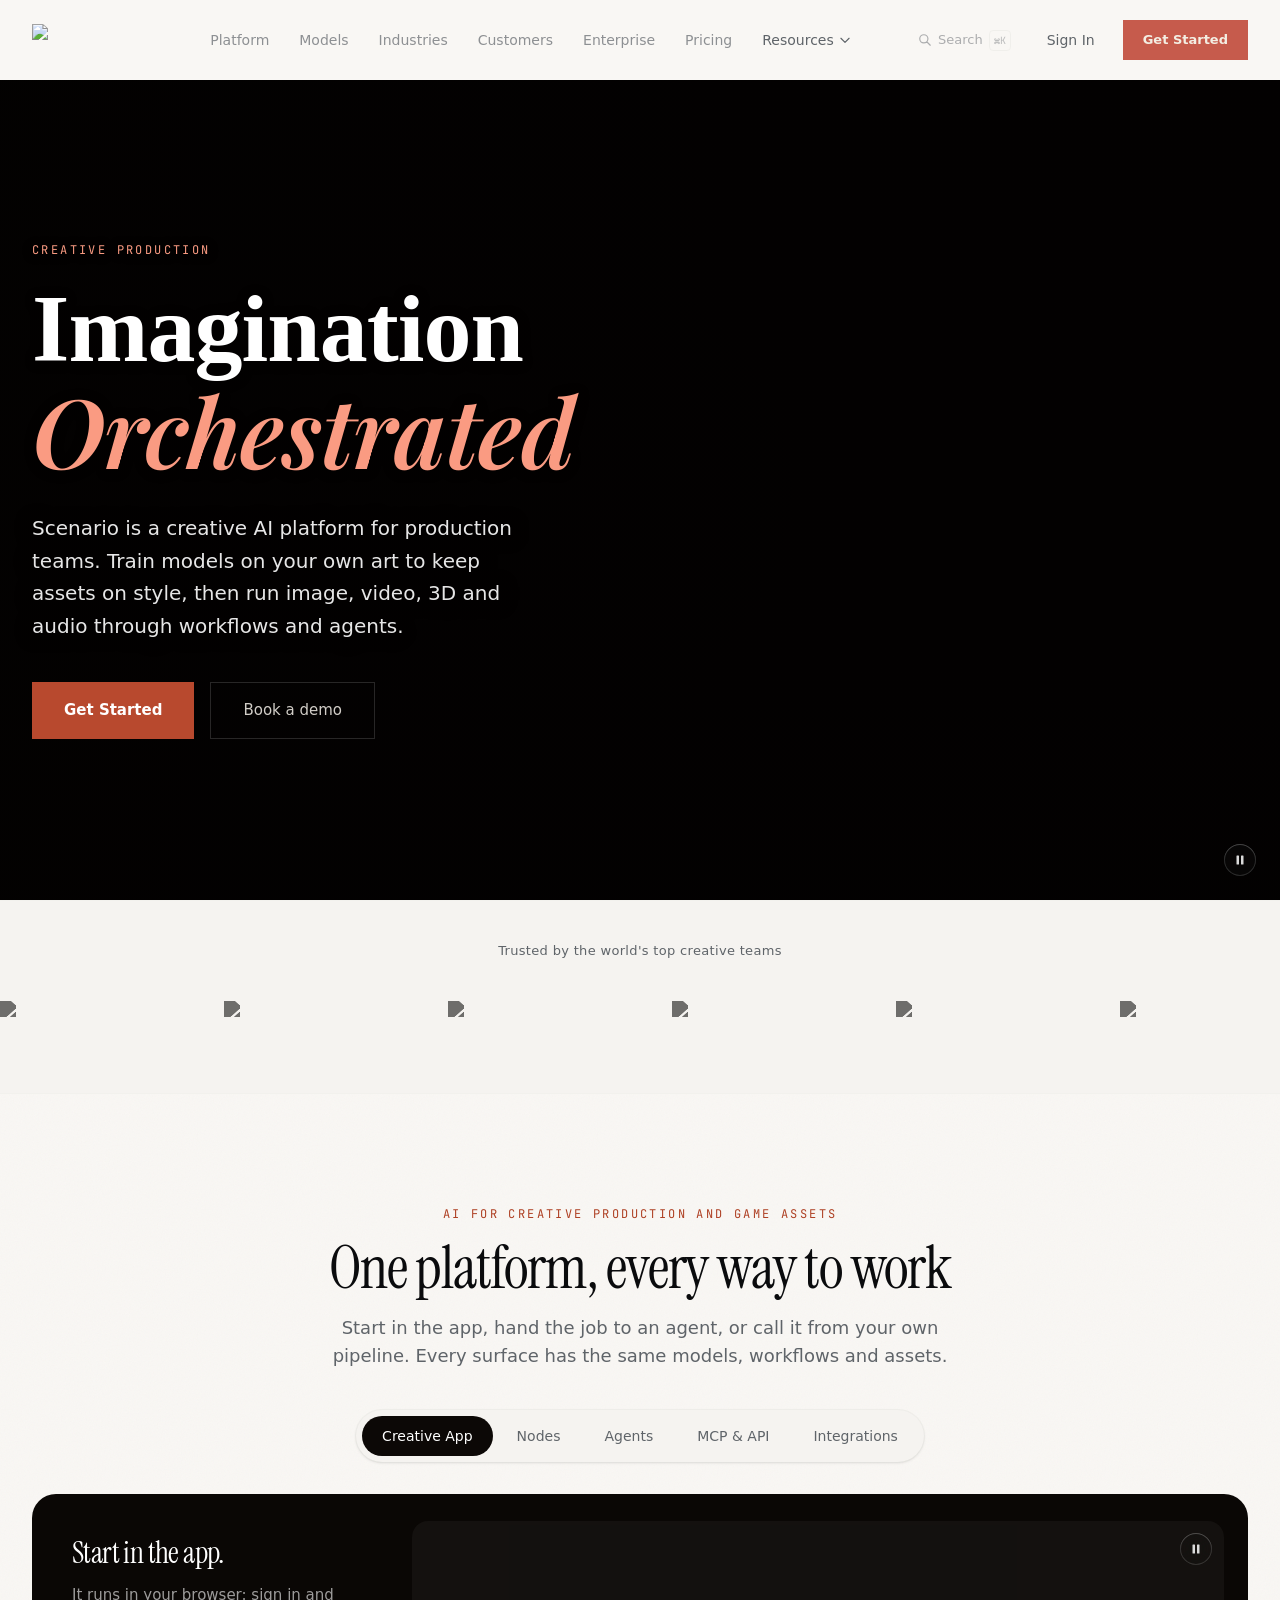
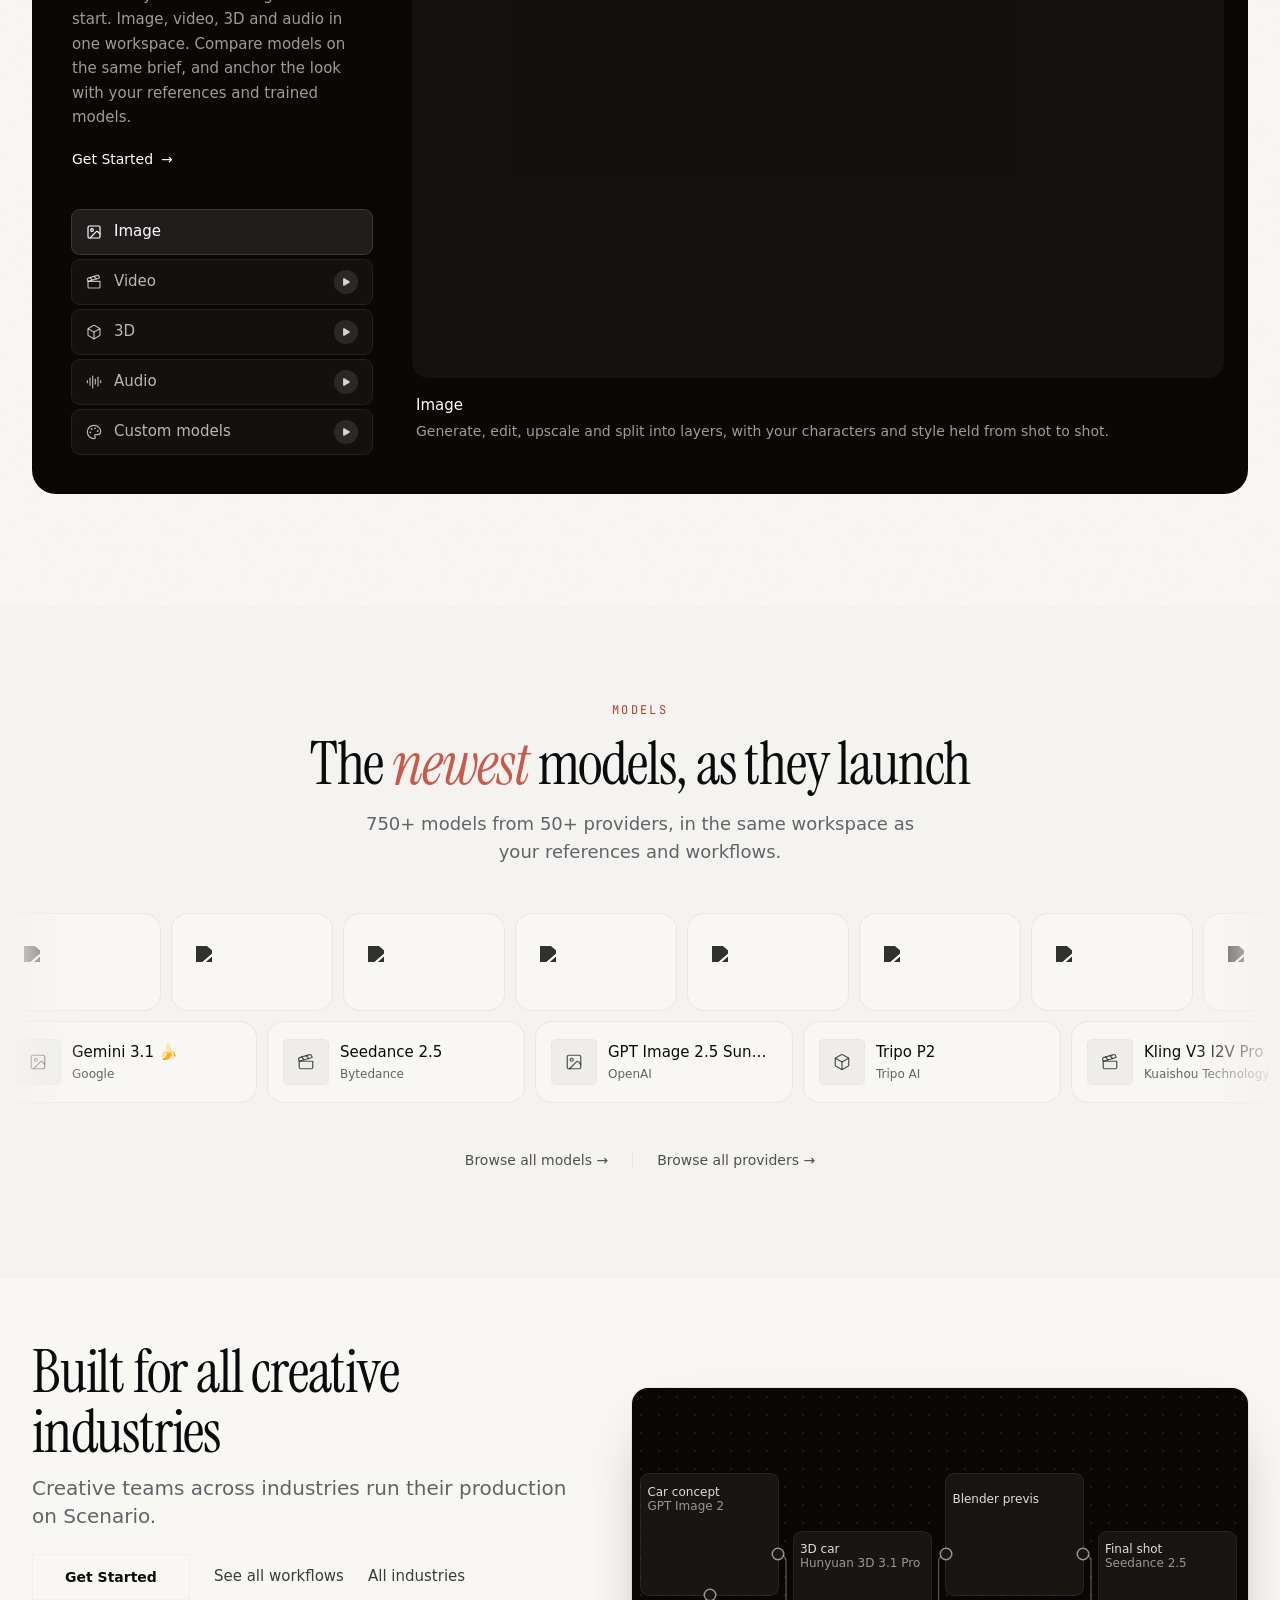
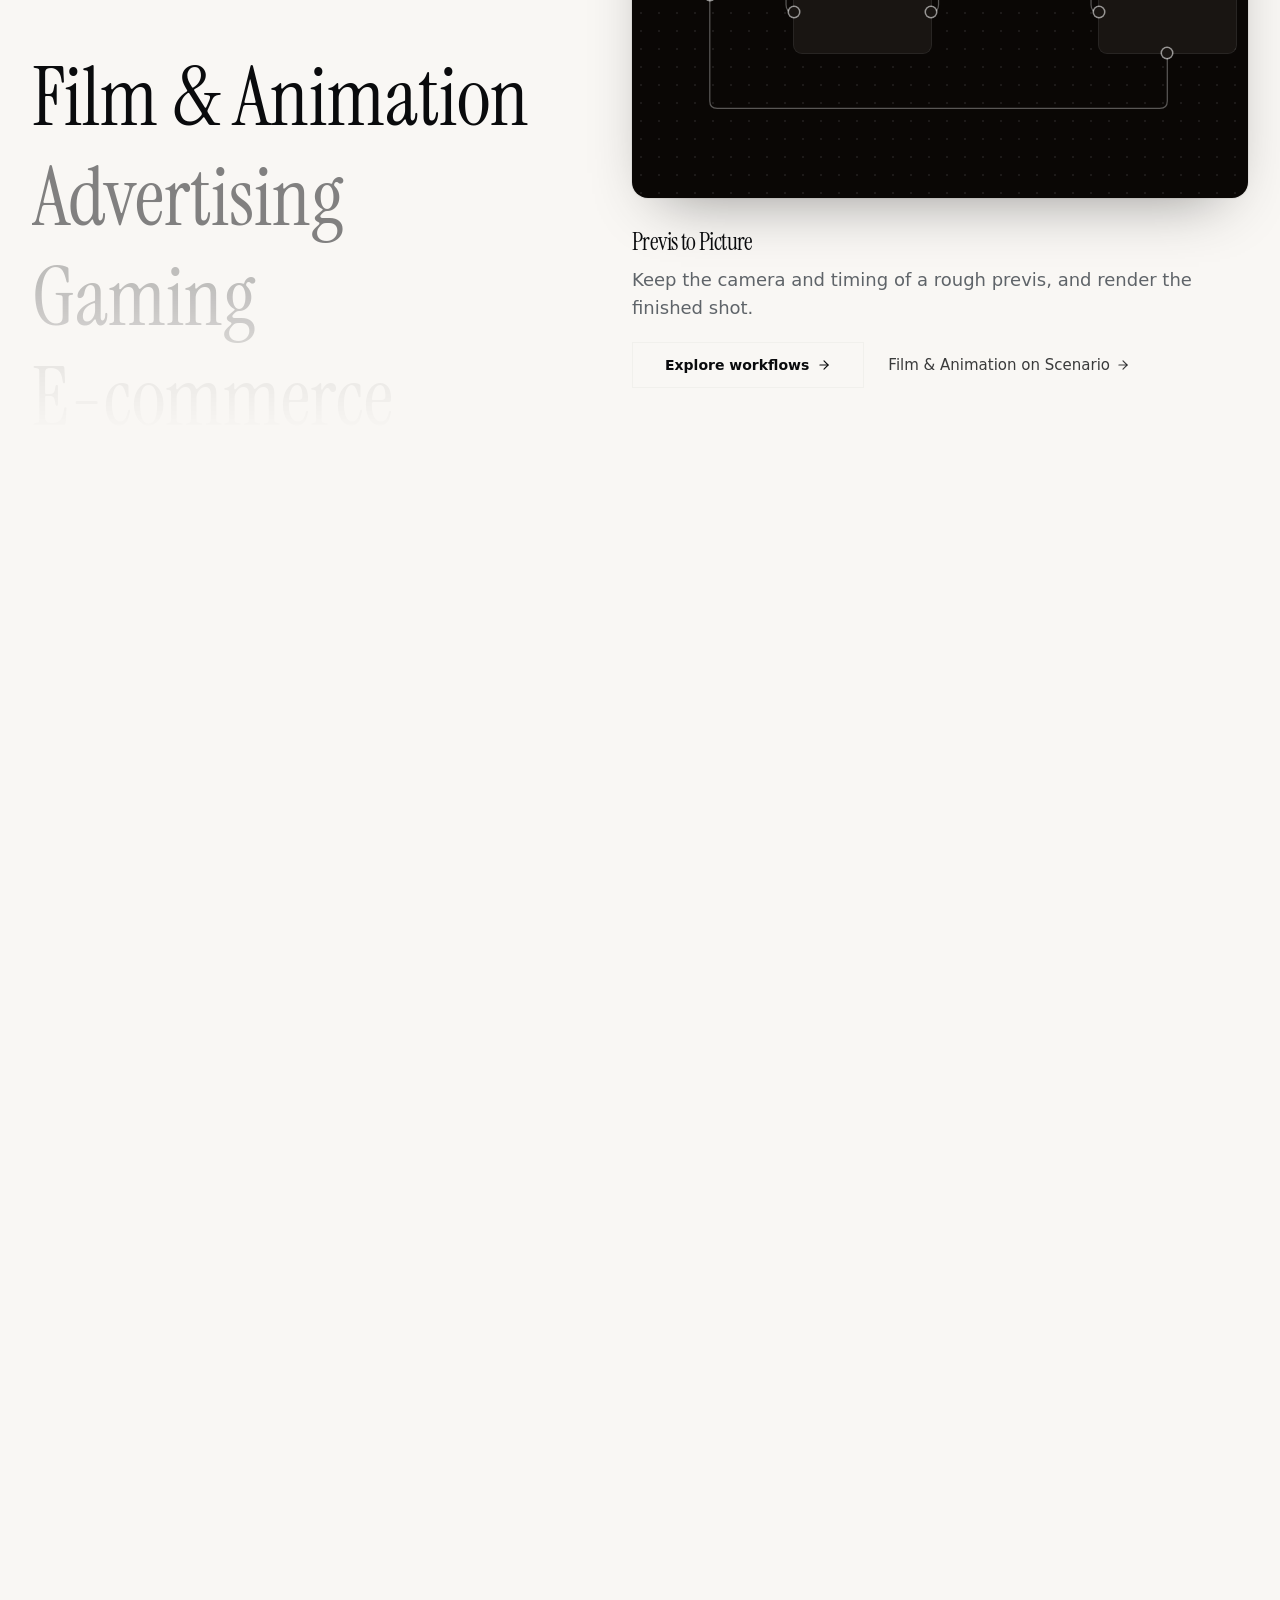
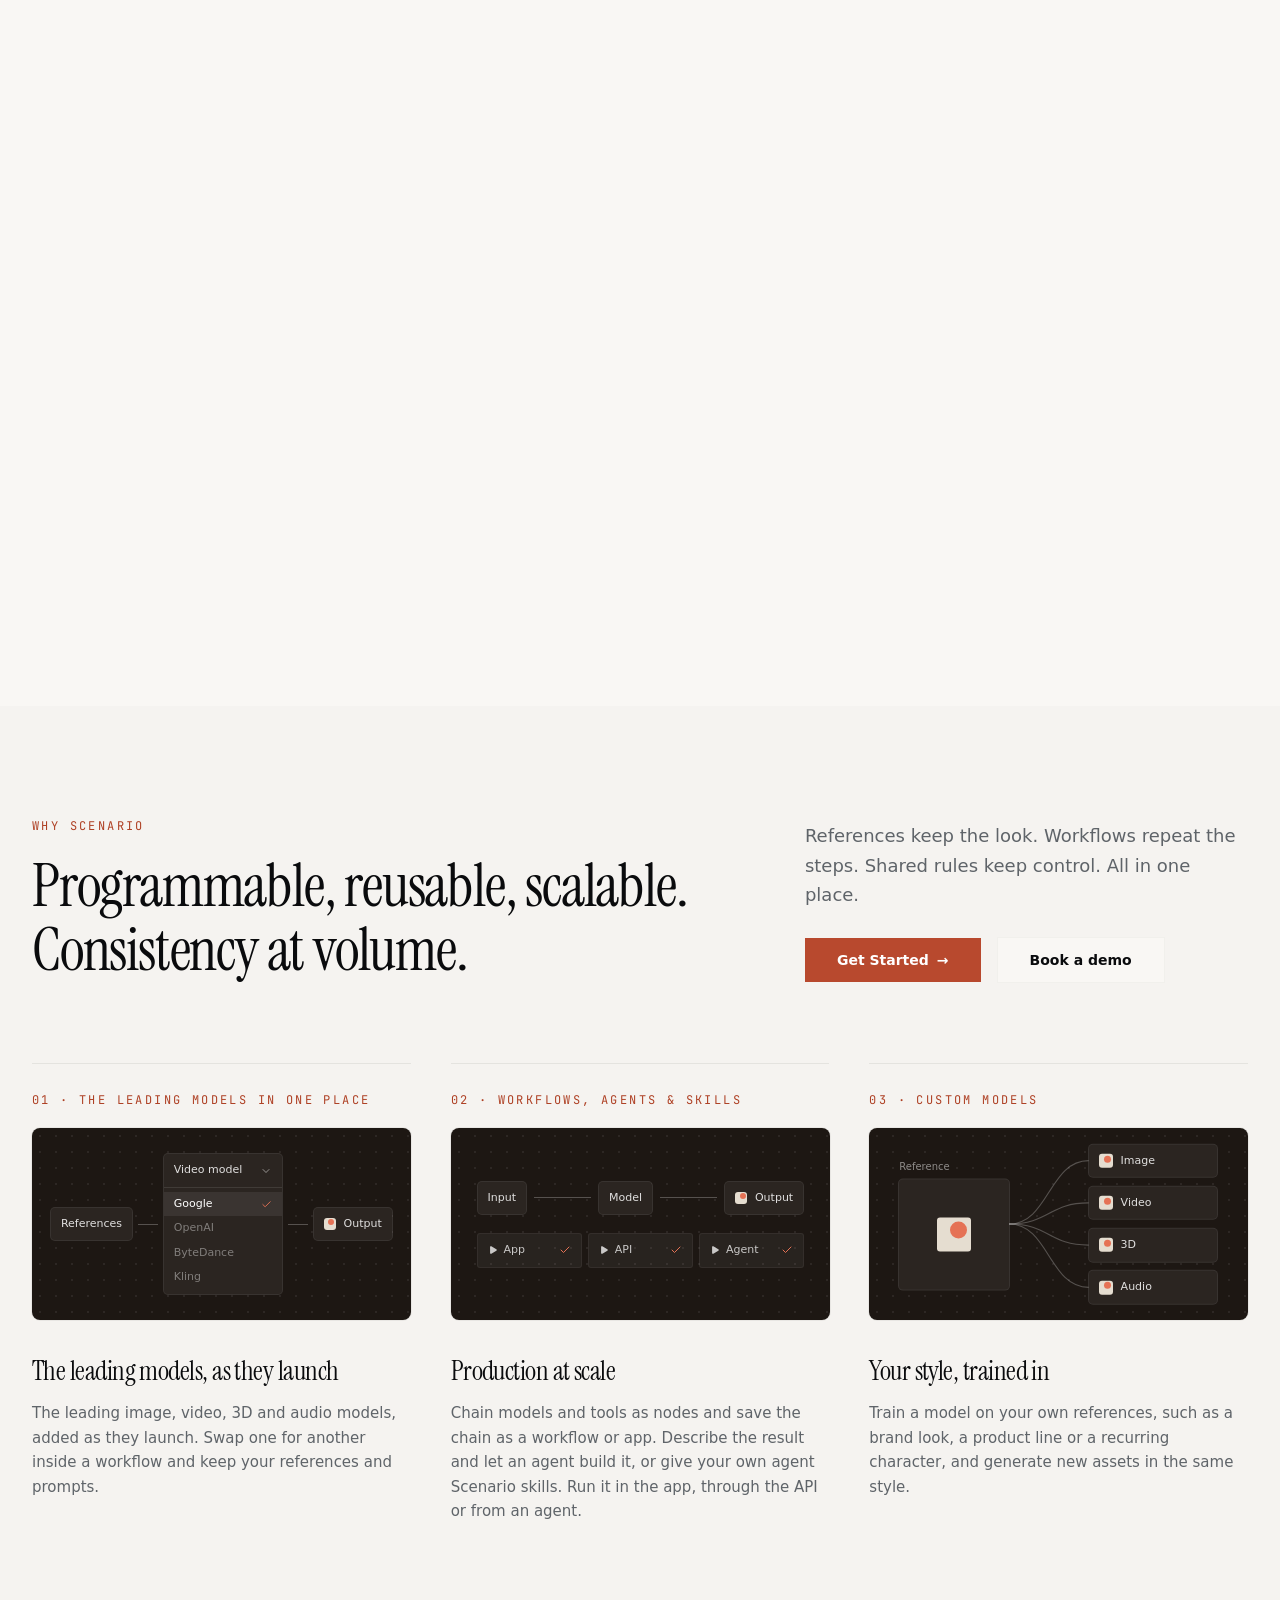
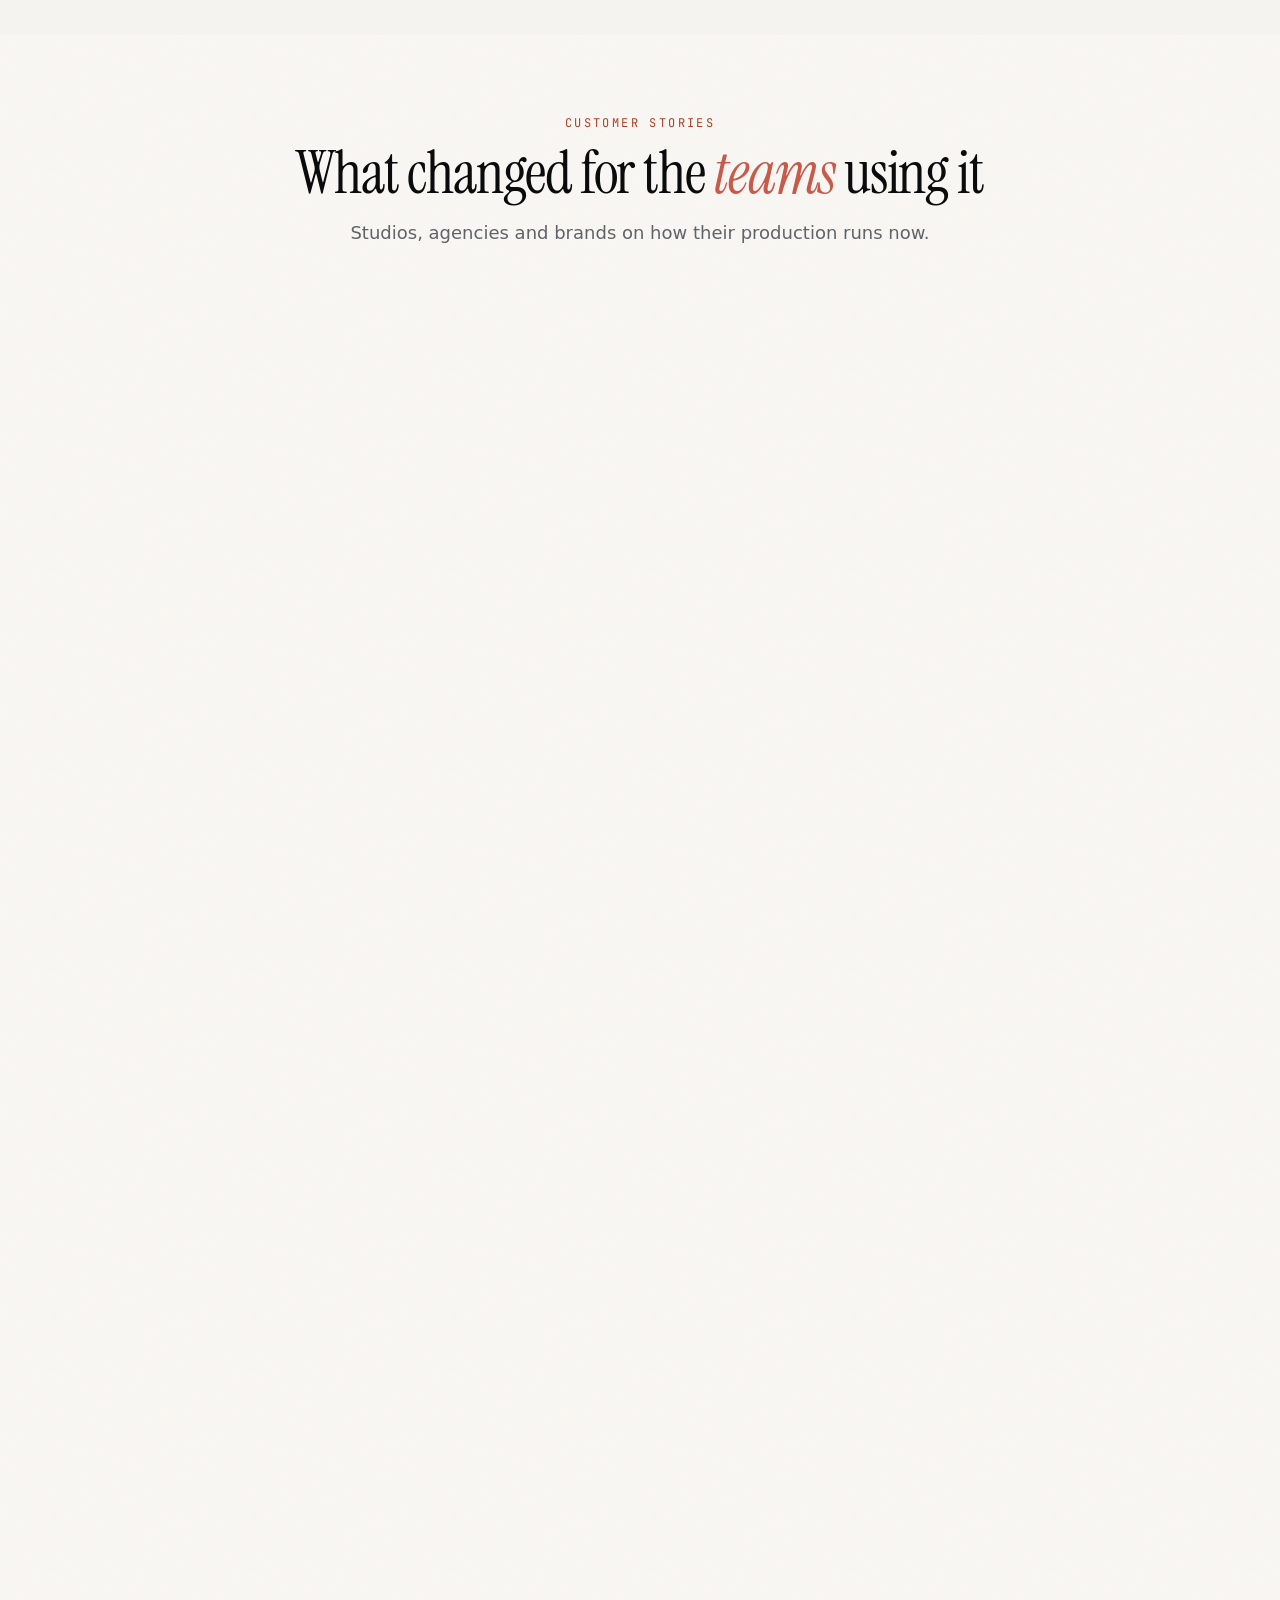
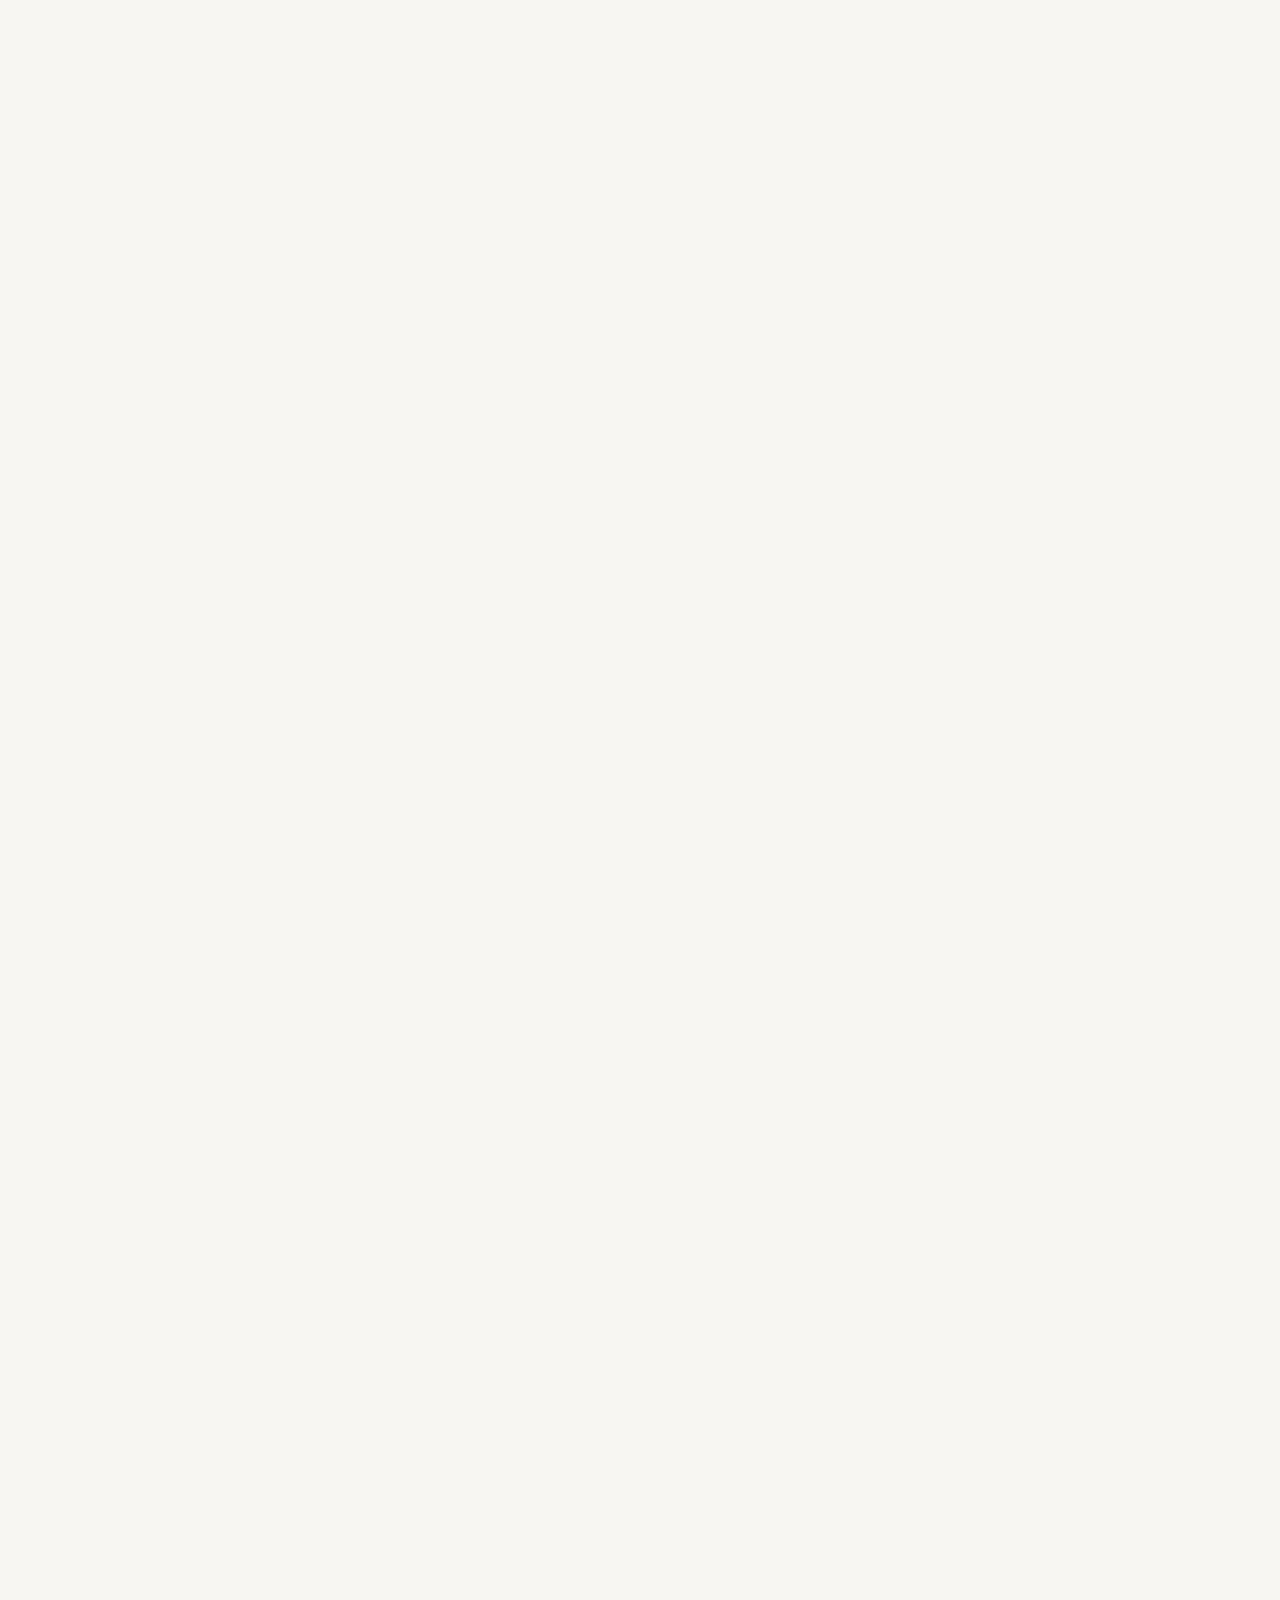
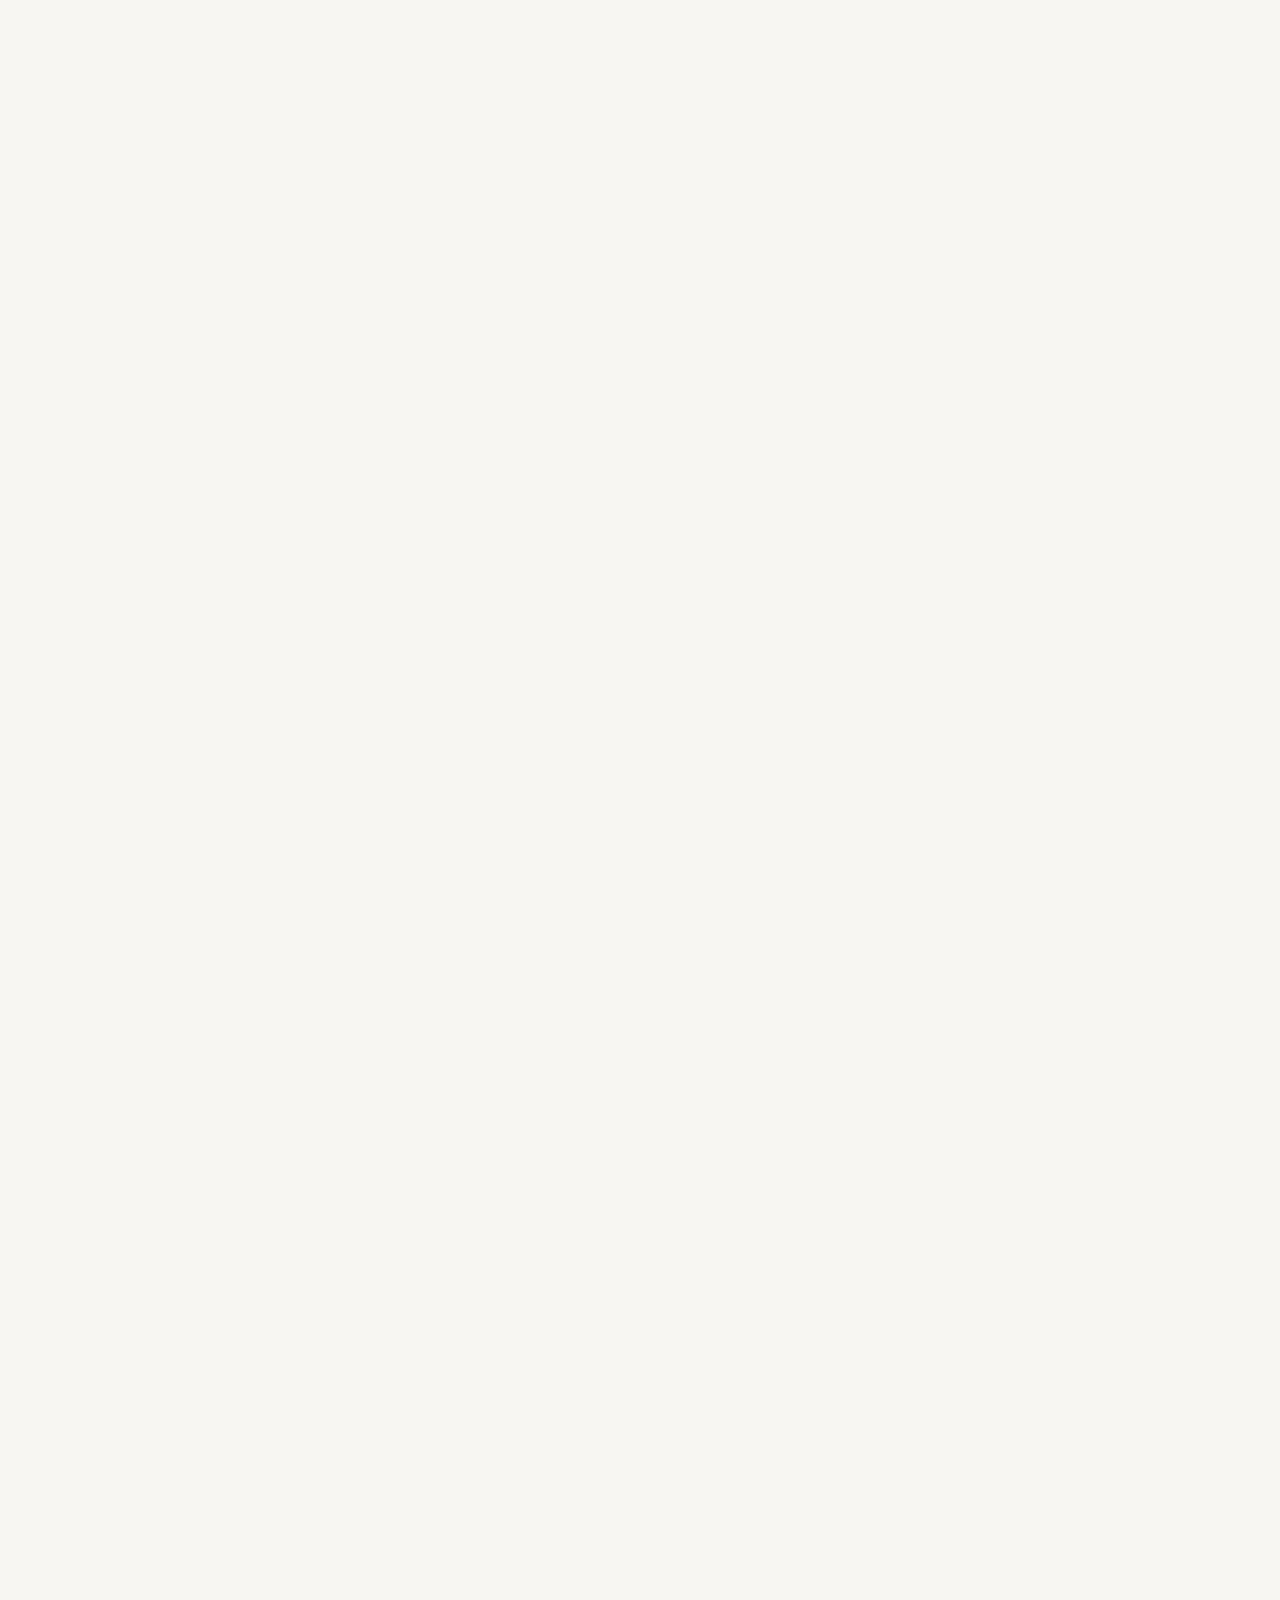
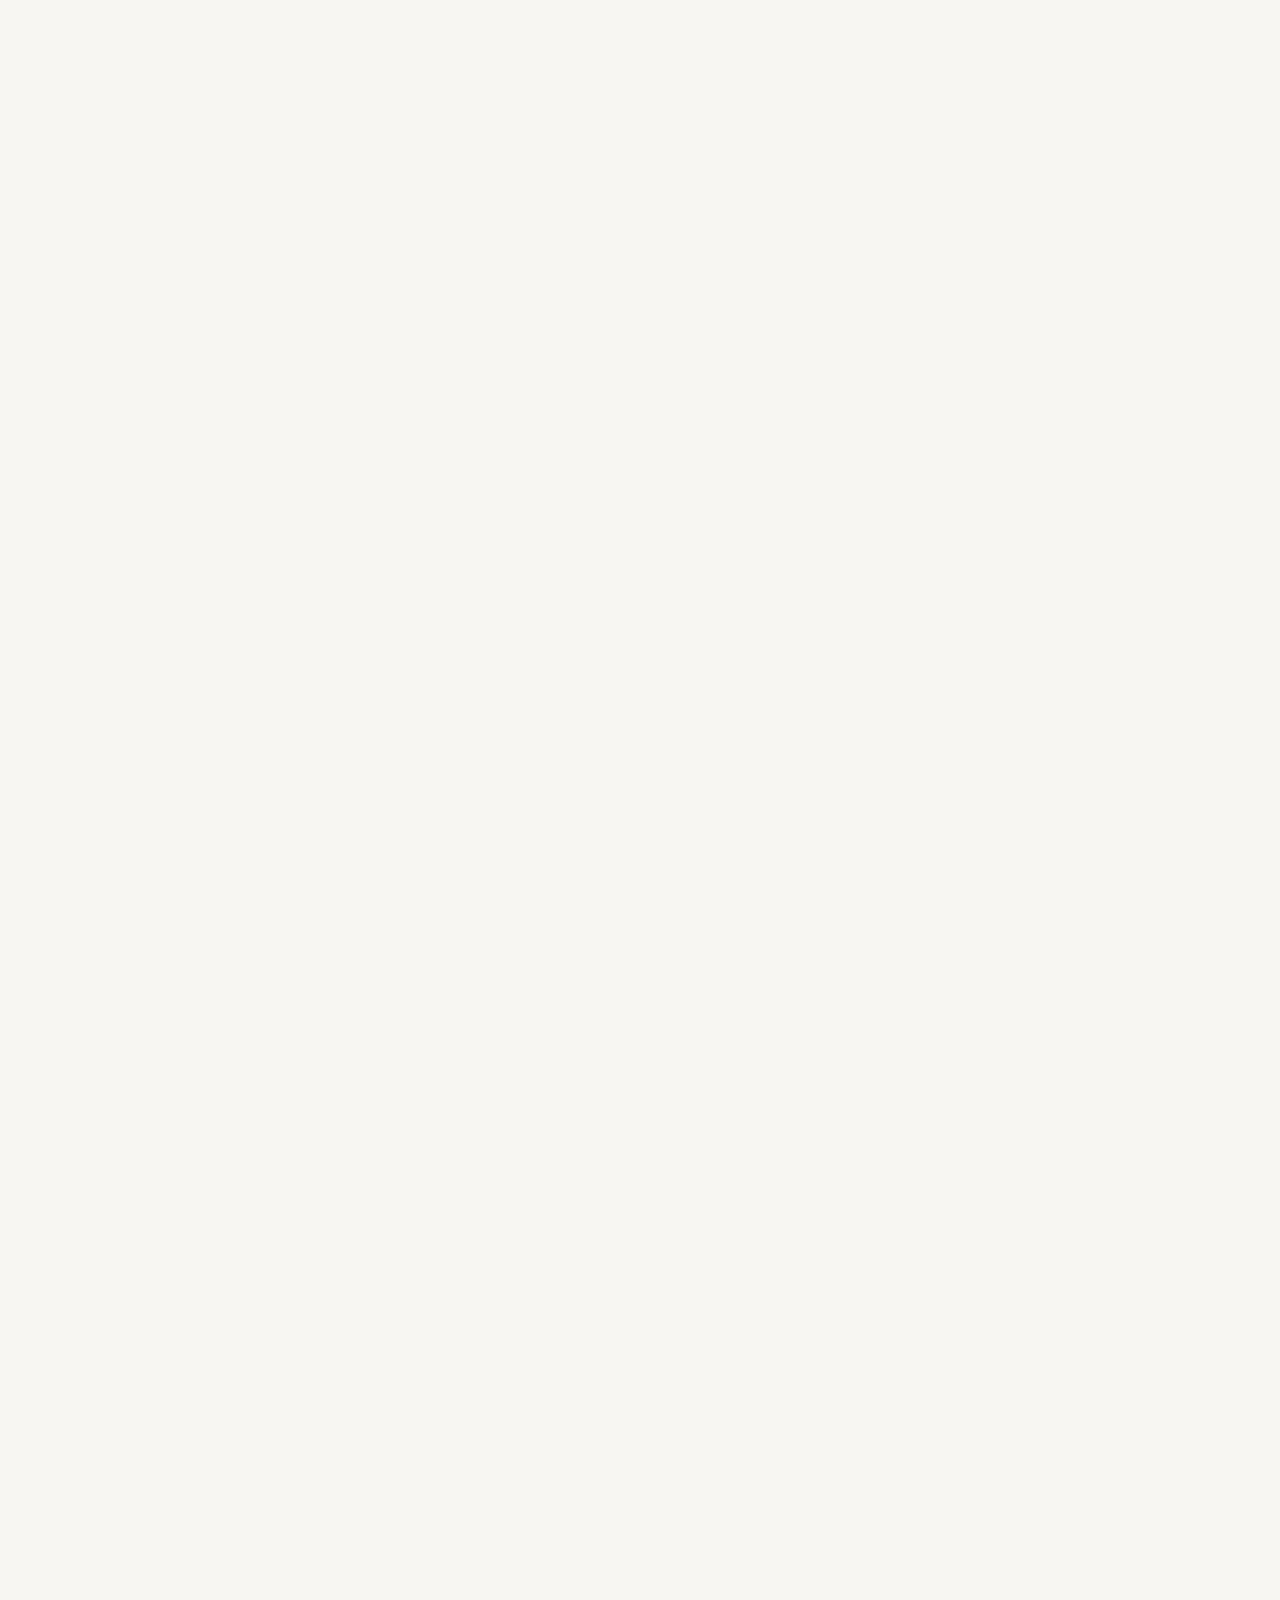
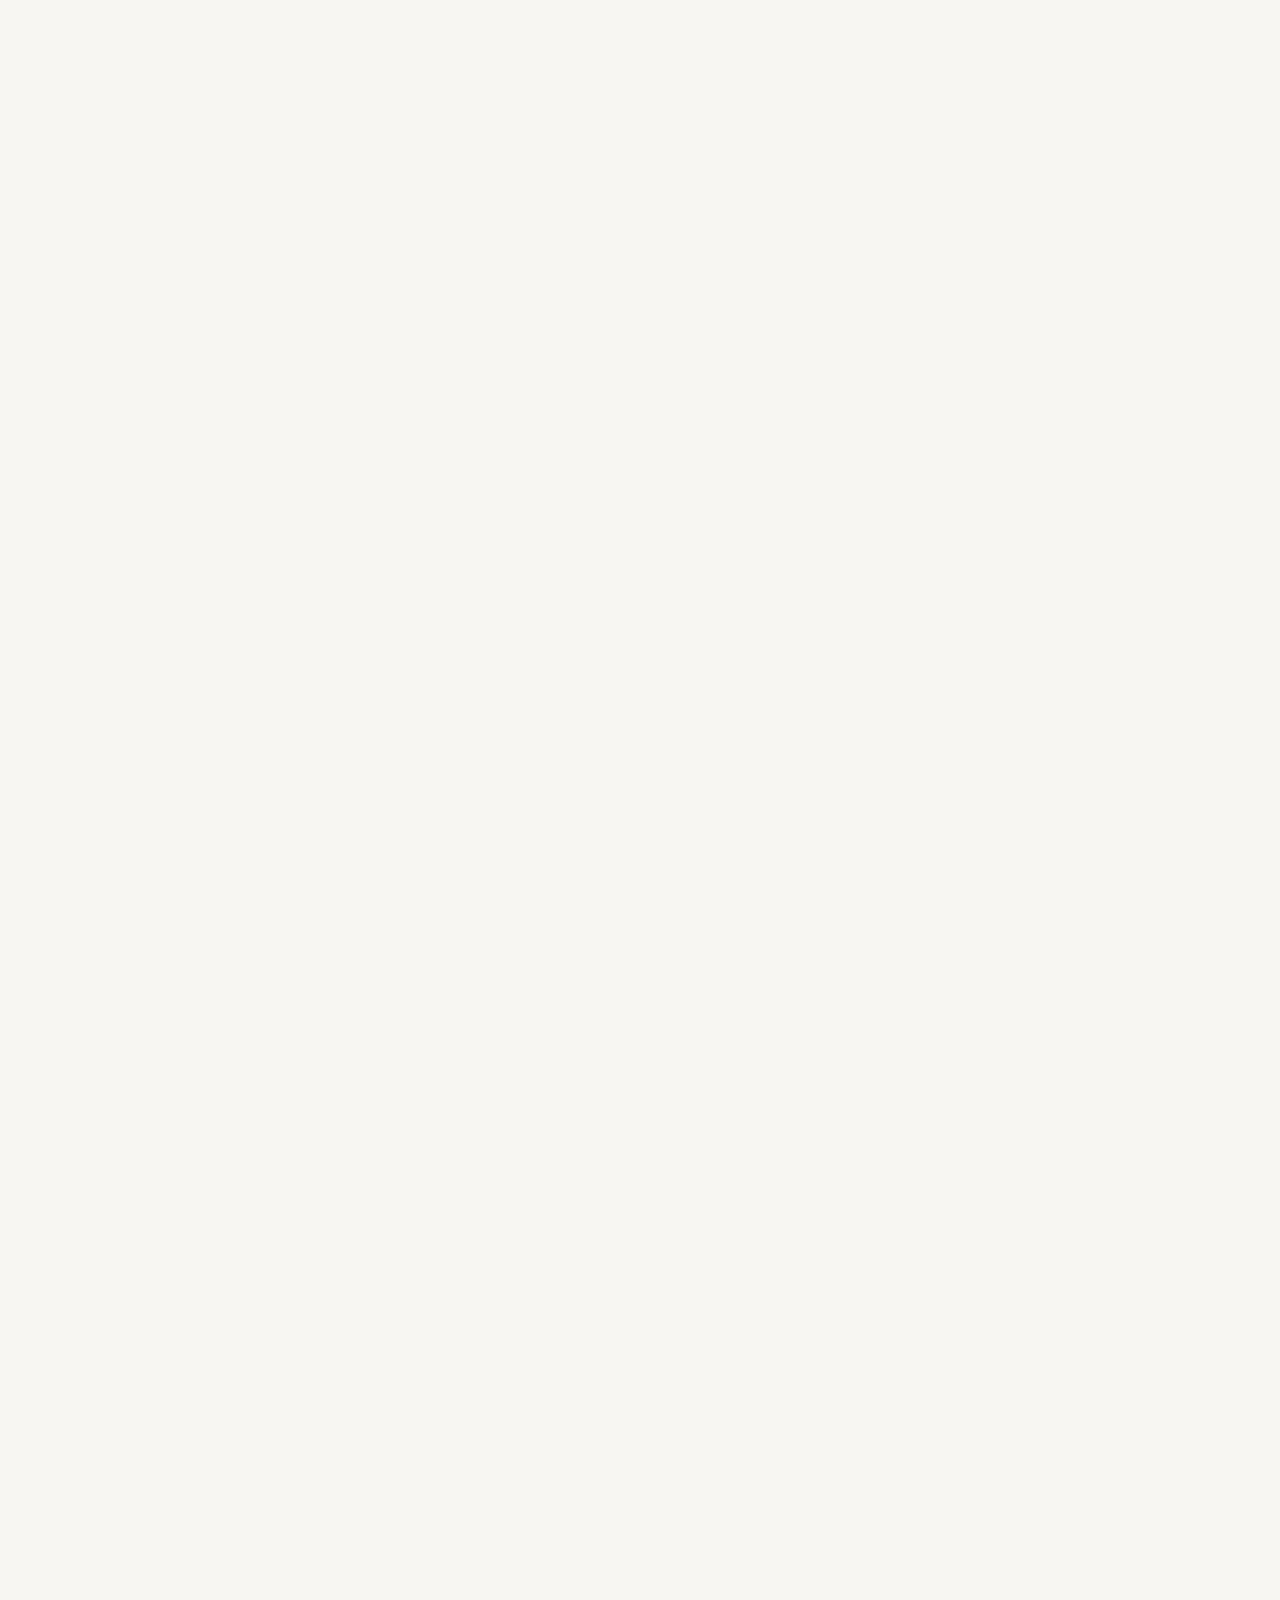
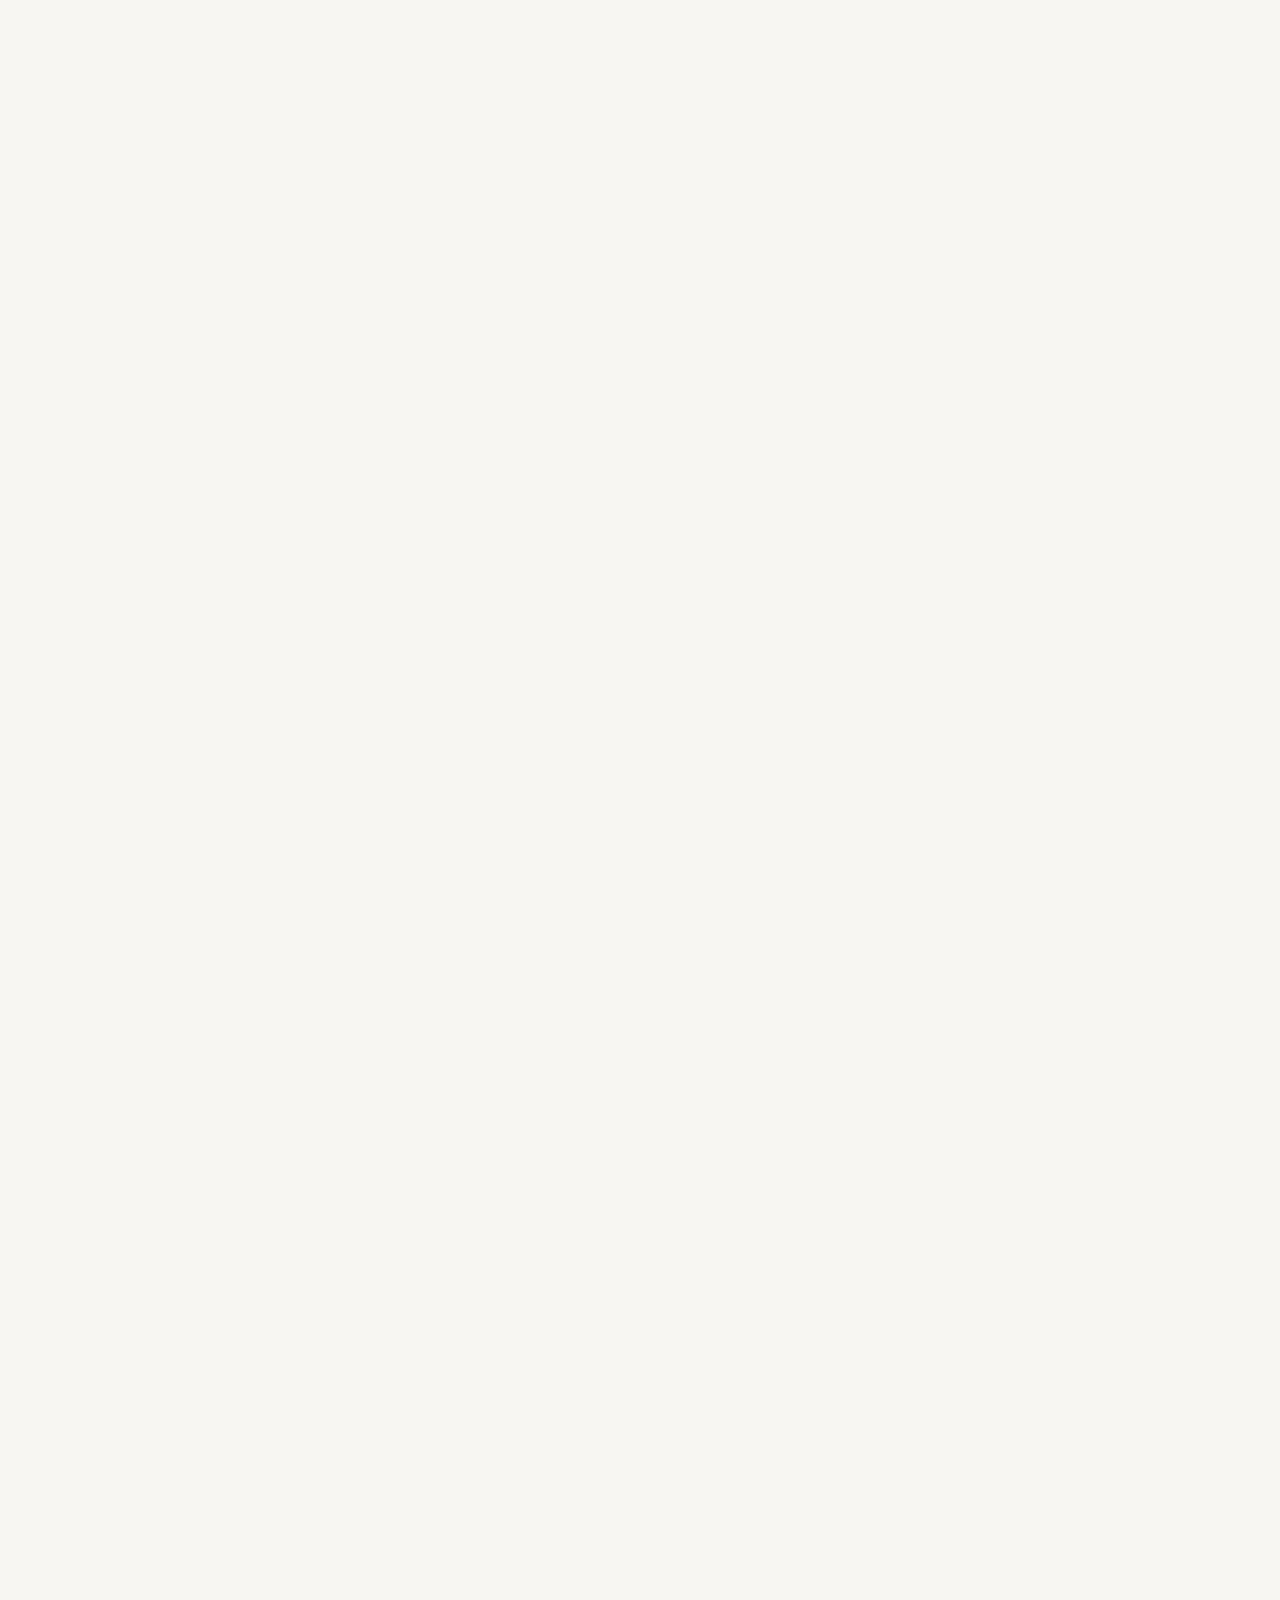
==== commit a405d807: "fix: populate full models catalog and unhide hero sections across platform and enterprise pages" ====
--- a/index.html
+++ b/index.html
@@ -1,6 +1,5 @@
 <!DOCTYPE html>
-
-<html class="mYD-UG_variable kIEt8W_variable FzE1tG_variable tfGDIq_variable" data-dpl-id="dpl_2MwpRccqFdGVKD72k8ci3orgCosh" lang="en"><head><meta charset="utf-8"/><meta content="width=device-width, initial-scale=1" name="viewport"/><link as="font" crossorigin="" href="https://www.scenario.com/_next/static/immutable/media/15e5804ec144eae0-s.p.2z1ihsbttsrxo.woff2" rel="preload" type="font/woff2"/><link as="font" crossorigin="" href="https://www.scenario.com/_next/static/immutable/media/630e733d244c18c0-s.p.3tmj_l5klgsc1.woff2" rel="preload" type="font/woff2"/><link as="font" crossorigin="" href="https://www.scenario.com/_next/static/immutable/media/65968dad6bcc3c8d-s.p.2y0h0xpc5n1pm.woff2" rel="preload" type="font/woff2"/><link as="font" crossorigin="" href="https://www.scenario.com/_next/static/immutable/media/70bc3e132a0a741e-s.p.269kn9uafm0ti.woff2" rel="preload" type="font/woff2"/><link as="font" crossorigin="" href="https://www.scenario.com/_next/static/immutable/media/7ebf22b5a21034f8-s.p.3strvg7o-g5v2.woff2" rel="preload" type="font/woff2"/><link as="font" crossorigin="" href="https://www.scenario.com/_next/static/immutable/media/e41d5df559864f9e-s.p.2rlzm4mj5kw8e.woff2" rel="preload" type="font/woff2"/><link as="font" crossorigin="" href="https://www.scenario.com/_next/static/immutable/media/f06bf9da926bae75-s.p.3uuun_-7zsf1g.woff2" rel="preload" type="font/woff2"/><link as="image" href="https://www.scenario.com/logos/scenario-full-black.svg?dpl=dpl_2MwpRccqFdGVKD72k8ci3orgCosh" rel="preload"/><link as="image" imagesizes="(max-width: 640px) 100vw, (max-width: 1024px) 50vw, 33vw" imagesrcset="https://www.scenario.com/_next/image?url=%2Fhome%2Fcase-studies%2Fmillion-victories.webp&amp;w=256&amp;q=75&amp;dpl=dpl_2MwpRccqFdGVKD72k8ci3orgCosh 256w, https://www.scenario.com/_next/image?url=%2Fhome%2Fcase-studies%2Fmillion-victories.webp&amp;w=384&amp;q=75&amp;dpl=dpl_2MwpRccqFdGVKD72k8ci3orgCosh 384w, https://www.scenario.com/_next/image?url=%2Fhome%2Fcase-studies%2Fmillion-victories.webp&amp;w=640&amp;q=75&amp;dpl=dpl_2MwpRccqFdGVKD72k8ci3orgCosh 640w, https://www.scenario.com/_next/image?url=%2Fhome%2Fcase-studies%2Fmillion-victories.webp&amp;w=750&amp;q=75&amp;dpl=dpl_2MwpRccqFdGVKD72k8ci3orgCosh 750w, https://www.scenario.com/_next/image?url=%2Fhome%2Fcase-studies%2Fmillion-victories.webp&amp;w=828&amp;q=75&amp;dpl=dpl_2MwpRccqFdGVKD72k8ci3orgCosh 828w, https://www.scenario.com/_next/image?url=%2Fhome%2Fcase-studies%2Fmillion-victories.webp&amp;w=1080&amp;q=75&amp;dpl=dpl_2MwpRccqFdGVKD72k8ci3orgCosh 1080w, https://www.scenario.com/_next/image?url=%2Fhome%2Fcase-studies%2Fmillion-victories.webp&amp;w=1200&amp;q=75&amp;dpl=dpl_2MwpRccqFdGVKD72k8ci3orgCosh 1200w, https://www.scenario.com/_next/image?url=%2Fhome%2Fcase-studies%2Fmillion-victories.webp&amp;w=1920&amp;q=75&amp;dpl=dpl_2MwpRccqFdGVKD72k8ci3orgCosh 1920w, https://www.scenario.com/_next/image?url=%2Fhome%2Fcase-studies%2Fmillion-victories.webp&amp;w=2048&amp;q=75&amp;dpl=dpl_2MwpRccqFdGVKD72k8ci3orgCosh 2048w, https://www.scenario.com/_next/image?url=%2Fhome%2Fcase-studies%2Fmillion-victories.webp&amp;w=3840&amp;q=75&amp;dpl=dpl_2MwpRccqFdGVKD72k8ci3orgCosh 3840w" rel="preload"/><link as="image" imagesizes="(max-width: 640px) 100vw, (max-width: 1024px) 50vw, 33vw" imagesrcset="https://www.scenario.com/_next/image?url=%2Fhome%2Fcase-studies%2Ffastory.webp&amp;w=256&amp;q=75&amp;dpl=dpl_2MwpRccqFdGVKD72k8ci3orgCosh 256w, https://www.scenario.com/_next/image?url=%2Fhome%2Fcase-studies%2Ffastory.webp&amp;w=384&amp;q=75&amp;dpl=dpl_2MwpRccqFdGVKD72k8ci3orgCosh 384w, https://www.scenario.com/_next/image?url=%2Fhome%2Fcase-studies%2Ffastory.webp&amp;w=640&amp;q=75&amp;dpl=dpl_2MwpRccqFdGVKD72k8ci3orgCosh 640w, https://www.scenario.com/_next/image?url=%2Fhome%2Fcase-studies%2Ffastory.webp&amp;w=750&amp;q=75&amp;dpl=dpl_2MwpRccqFdGVKD72k8ci3orgCosh 750w, https://www.scenario.com/_next/image?url=%2Fhome%2Fcase-studies%2Ffastory.webp&amp;w=828&amp;q=75&amp;dpl=dpl_2MwpRccqFdGVKD72k8ci3orgCosh 828w, https://www.scenario.com/_next/image?url=%2Fhome%2Fcase-studies%2Ffastory.webp&amp;w=1080&amp;q=75&amp;dpl=dpl_2MwpRccqFdGVKD72k8ci3orgCosh 1080w, https://www.scenario.com/_next/image?url=%2Fhome%2Fcase-studies%2Ffastory.webp&amp;w=1200&amp;q=75&amp;dpl=dpl_2MwpRccqFdGVKD72k8ci3orgCosh 1200w, https://www.scenario.com/_next/image?url=%2Fhome%2Fcase-studies%2Ffastory.webp&amp;w=1920&amp;q=75&amp;dpl=dpl_2MwpRccqFdGVKD72k8ci3orgCosh 1920w, https://www.scenario.com/_next/image?url=%2Fhome%2Fcase-studies%2Ffastory.webp&amp;w=2048&amp;q=75&amp;dpl=dpl_2MwpRccqFdGVKD72k8ci3orgCosh 2048w, https://www.scenario.com/_next/image?url=%2Fhome%2Fcase-studies%2Ffastory.webp&amp;w=3840&amp;q=75&amp;dpl=dpl_2MwpRccqFdGVKD72k8ci3orgCosh 3840w" rel="preload"/><link as="image" imagesizes="(max-width: 640px) 100vw, (max-width: 1024px) 50vw, 33vw" imagesrcset="https://www.scenario.com/_next/image?url=%2Fhome%2Fcase-studies%2Fnukebox.webp&amp;w=256&amp;q=75&amp;dpl=dpl_2MwpRccqFdGVKD72k8ci3orgCosh 256w, https://www.scenario.com/_next/image?url=%2Fhome%2Fcase-studies%2Fnukebox.webp&amp;w=384&amp;q=75&amp;dpl=dpl_2MwpRccqFdGVKD72k8ci3orgCosh 384w, https://www.scenario.com/_next/image?url=%2Fhome%2Fcase-studies%2Fnukebox.webp&amp;w=640&amp;q=75&amp;dpl=dpl_2MwpRccqFdGVKD72k8ci3orgCosh 640w, https://www.scenario.com/_next/image?url=%2Fhome%2Fcase-studies%2Fnukebox.webp&amp;w=750&amp;q=75&amp;dpl=dpl_2MwpRccqFdGVKD72k8ci3orgCosh 750w, https://www.scenario.com/_next/image?url=%2Fhome%2Fcase-studies%2Fnukebox.webp&amp;w=828&amp;q=75&amp;dpl=dpl_2MwpRccqFdGVKD72k8ci3orgCosh 828w, https://www.scenario.com/_next/image?url=%2Fhome%2Fcase-studies%2Fnukebox.webp&amp;w=1080&amp;q=75&amp;dpl=dpl_2MwpRccqFdGVKD72k8ci3orgCosh 1080w, https://www.scenario.com/_next/image?url=%2Fhome%2Fcase-studies%2Fnukebox.webp&amp;w=1200&amp;q=75&amp;dpl=dpl_2MwpRccqFdGVKD72k8ci3orgCosh 1200w, https://www.scenario.com/_next/image?url=%2Fhome%2Fcase-studies%2Fnukebox.webp&amp;w=1920&amp;q=75&amp;dpl=dpl_2MwpRccqFdGVKD72k8ci3orgCosh 1920w, https://www.scenario.com/_next/image?url=%2Fhome%2Fcase-studies%2Fnukebox.webp&amp;w=2048&amp;q=75&amp;dpl=dpl_2MwpRccqFdGVKD72k8ci3orgCosh 2048w, https://www.scenario.com/_next/image?url=%2Fhome%2Fcase-studies%2Fnukebox.webp&amp;w=3840&amp;q=75&amp;dpl=dpl_2MwpRccqFdGVKD72k8ci3orgCosh 3840w" rel="preload"/><link as="image" imagesizes="(max-width: 640px) 100vw, (max-width: 1024px) 50vw, 33vw" imagesrcset="https://www.scenario.com/_next/image?url=%2Fhome%2Fcase-studies%2Falan.webp&amp;w=256&amp;q=75&amp;dpl=dpl_2MwpRccqFdGVKD72k8ci3orgCosh 256w, https://www.scenario.com/_next/image?url=%2Fhome%2Fcase-studies%2Falan.webp&amp;w=384&amp;q=75&amp;dpl=dpl_2MwpRccqFdGVKD72k8ci3orgCosh 384w, https://www.scenario.com/_next/image?url=%2Fhome%2Fcase-studies%2Falan.webp&amp;w=640&amp;q=75&amp;dpl=dpl_2MwpRccqFdGVKD72k8ci3orgCosh 640w, https://www.scenario.com/_next/image?url=%2Fhome%2Fcase-studies%2Falan.webp&amp;w=750&amp;q=75&amp;dpl=dpl_2MwpRccqFdGVKD72k8ci3orgCosh 750w, https://www.scenario.com/_next/image?url=%2Fhome%2Fcase-studies%2Falan.webp&amp;w=828&amp;q=75&amp;dpl=dpl_2MwpRccqFdGVKD72k8ci3orgCosh 828w, https://www.scenario.com/_next/image?url=%2Fhome%2Fcase-studies%2Falan.webp&amp;w=1080&amp;q=75&amp;dpl=dpl_2MwpRccqFdGVKD72k8ci3orgCosh 1080w, https://www.scenario.com/_next/image?url=%2Fhome%2Fcase-studies%2Falan.webp&amp;w=1200&amp;q=75&amp;dpl=dpl_2MwpRccqFdGVKD72k8ci3orgCosh 1200w, https://www.scenario.com/_next/image?url=%2Fhome%2Fcase-studies%2Falan.webp&amp;w=1920&amp;q=75&amp;dpl=dpl_2MwpRccqFdGVKD72k8ci3orgCosh 1920w, https://www.scenario.com/_next/image?url=%2Fhome%2Fcase-studies%2Falan.webp&amp;w=2048&amp;q=75&amp;dpl=dpl_2MwpRccqFdGVKD72k8ci3orgCosh 2048w, https://www.scenario.com/_next/image?url=%2Fhome%2Fcase-studies%2Falan.webp&amp;w=3840&amp;q=75&amp;dpl=dpl_2MwpRccqFdGVKD72k8ci3orgCosh 3840w" rel="preload"/><link as="image" imagesizes="(max-width: 640px) 100vw, (max-width: 1024px) 50vw, 33vw" imagesrcset="https://www.scenario.com/_next/image?url=%2Fhome%2Fcase-studies%2Flove-machines.webp&amp;w=256&amp;q=75&amp;dpl=dpl_2MwpRccqFdGVKD72k8ci3orgCosh 256w, https://www.scenario.com/_next/image?url=%2Fhome%2Fcase-studies%2Flove-machines.webp&amp;w=384&amp;q=75&amp;dpl=dpl_2MwpRccqFdGVKD72k8ci3orgCosh 384w, https://www.scenario.com/_next/image?url=%2Fhome%2Fcase-studies%2Flove-machines.webp&amp;w=640&amp;q=75&amp;dpl=dpl_2MwpRccqFdGVKD72k8ci3orgCosh 640w, https://www.scenario.com/_next/image?url=%2Fhome%2Fcase-studies%2Flove-machines.webp&amp;w=750&amp;q=75&amp;dpl=dpl_2MwpRccqFdGVKD72k8ci3orgCosh 750w, https://www.scenario.com/_next/image?url=%2Fhome%2Fcase-studies%2Flove-machines.webp&amp;w=828&amp;q=75&amp;dpl=dpl_2MwpRccqFdGVKD72k8ci3orgCosh 828w, https://www.scenario.com/_next/image?url=%2Fhome%2Fcase-studies%2Flove-machines.webp&amp;w=1080&amp;q=75&amp;dpl=dpl_2MwpRccqFdGVKD72k8ci3orgCosh 1080w, https://www.scenario.com/_next/image?url=%2Fhome%2Fcase-studies%2Flove-machines.webp&amp;w=1200&amp;q=75&amp;dpl=dpl_2MwpRccqFdGVKD72k8ci3orgCosh 1200w, https://www.scenario.com/_next/image?url=%2Fhome%2Fcase-studies%2Flove-machines.webp&amp;w=1920&amp;q=75&amp;dpl=dpl_2MwpRccqFdGVKD72k8ci3orgCosh 1920w, https://www.scenario.com/_next/image?url=%2Fhome%2Fcase-studies%2Flove-machines.webp&amp;w=2048&amp;q=75&amp;dpl=dpl_2MwpRccqFdGVKD72k8ci3orgCosh 2048w, https://www.scenario.com/_next/image?url=%2Fhome%2Fcase-studies%2Flove-machines.webp&amp;w=3840&amp;q=75&amp;dpl=dpl_2MwpRccqFdGVKD72k8ci3orgCosh 3840w" rel="preload"/><link as="image" imagesizes="(max-width: 640px) 100vw, (max-width: 1024px) 50vw, 33vw" imagesrcset="https://www.scenario.com/_next/image?url=%2Fhome%2Fcase-studies%2Fubisoft.webp&amp;w=256&amp;q=75&amp;dpl=dpl_2MwpRccqFdGVKD72k8ci3orgCosh 256w, https://www.scenario.com/_next/image?url=%2Fhome%2Fcase-studies%2Fubisoft.webp&amp;w=384&amp;q=75&amp;dpl=dpl_2MwpRccqFdGVKD72k8ci3orgCosh 384w, https://www.scenario.com/_next/image?url=%2Fhome%2Fcase-studies%2Fubisoft.webp&amp;w=640&amp;q=75&amp;dpl=dpl_2MwpRccqFdGVKD72k8ci3orgCosh 640w, https://www.scenario.com/_next/image?url=%2Fhome%2Fcase-studies%2Fubisoft.webp&amp;w=750&amp;q=75&amp;dpl=dpl_2MwpRccqFdGVKD72k8ci3orgCosh 750w, https://www.scenario.com/_next/image?url=%2Fhome%2Fcase-studies%2Fubisoft.webp&amp;w=828&amp;q=75&amp;dpl=dpl_2MwpRccqFdGVKD72k8ci3orgCosh 828w, https://www.scenario.com/_next/image?url=%2Fhome%2Fcase-studies%2Fubisoft.webp&amp;w=1080&amp;q=75&amp;dpl=dpl_2MwpRccqFdGVKD72k8ci3orgCosh 1080w, https://www.scenario.com/_next/image?url=%2Fhome%2Fcase-studies%2Fubisoft.webp&amp;w=1200&amp;q=75&amp;dpl=dpl_2MwpRccqFdGVKD72k8ci3orgCosh 1200w, https://www.scenario.com/_next/image?url=%2Fhome%2Fcase-studies%2Fubisoft.webp&amp;w=1920&amp;q=75&amp;dpl=dpl_2MwpRccqFdGVKD72k8ci3orgCosh 1920w, https://www.scenario.com/_next/image?url=%2Fhome%2Fcase-studies%2Fubisoft.webp&amp;w=2048&amp;q=75&amp;dpl=dpl_2MwpRccqFdGVKD72k8ci3orgCosh 2048w, https://www.scenario.com/_next/image?url=%2Fhome%2Fcase-studies%2Fubisoft.webp&amp;w=3840&amp;q=75&amp;dpl=dpl_2MwpRccqFdGVKD72k8ci3orgCosh 3840w" rel="preload"/><style data-href="homepage-why-scenario-diagrams" data-precedence="default">
+<html class="mYD-UG_variable kIEt8W_variable FzE1tG_variable tfGDIq_variable" data-dpl-id="dpl_CscFdDXQ9MAmhhNtoGYvxBn8UpTM" lang="en"><head><meta charset="utf-8"/><meta content="width=device-width, initial-scale=1" name="viewport"/><link as="font" crossorigin="" href="https://www.scenario.com/_next/static/immutable/media/15e5804ec144eae0-s.p.2z1ihsbttsrxo.woff2" rel="preload" type="font/woff2"/><link as="font" crossorigin="" href="https://www.scenario.com/_next/static/immutable/media/630e733d244c18c0-s.p.3tmj_l5klgsc1.woff2" rel="preload" type="font/woff2"/><link as="font" crossorigin="" href="https://www.scenario.com/_next/static/immutable/media/65968dad6bcc3c8d-s.p.2y0h0xpc5n1pm.woff2" rel="preload" type="font/woff2"/><link as="font" crossorigin="" href="https://www.scenario.com/_next/static/immutable/media/70bc3e132a0a741e-s.p.269kn9uafm0ti.woff2" rel="preload" type="font/woff2"/><link as="font" crossorigin="" href="https://www.scenario.com/_next/static/immutable/media/7ebf22b5a21034f8-s.p.3strvg7o-g5v2.woff2" rel="preload" type="font/woff2"/><link as="font" crossorigin="" href="https://www.scenario.com/_next/static/immutable/media/e41d5df559864f9e-s.p.2rlzm4mj5kw8e.woff2" rel="preload" type="font/woff2"/><link as="font" crossorigin="" href="https://www.scenario.com/_next/static/immutable/media/f06bf9da926bae75-s.p.3uuun_-7zsf1g.woff2" rel="preload" type="font/woff2"/><link as="image" href="https://www.scenario.com/logos/scenario-full-black.svg?dpl=dpl_CscFdDXQ9MAmhhNtoGYvxBn8UpTM" rel="preload"/><link as="image" imagesizes="(max-width: 640px) 100vw, (max-width: 1024px) 50vw, 33vw" imagesrcset="https://www.scenario.com/_next/image?url=%2Fhome%2Fcase-studies%2Fmillion-victories.webp&amp;w=256&amp;q=75&amp;dpl=dpl_CscFdDXQ9MAmhhNtoGYvxBn8UpTM 256w, https://www.scenario.com/_next/image?url=%2Fhome%2Fcase-studies%2Fmillion-victories.webp&amp;w=384&amp;q=75&amp;dpl=dpl_CscFdDXQ9MAmhhNtoGYvxBn8UpTM 384w, https://www.scenario.com/_next/image?url=%2Fhome%2Fcase-studies%2Fmillion-victories.webp&amp;w=640&amp;q=75&amp;dpl=dpl_CscFdDXQ9MAmhhNtoGYvxBn8UpTM 640w, https://www.scenario.com/_next/image?url=%2Fhome%2Fcase-studies%2Fmillion-victories.webp&amp;w=750&amp;q=75&amp;dpl=dpl_CscFdDXQ9MAmhhNtoGYvxBn8UpTM 750w, https://www.scenario.com/_next/image?url=%2Fhome%2Fcase-studies%2Fmillion-victories.webp&amp;w=828&amp;q=75&amp;dpl=dpl_CscFdDXQ9MAmhhNtoGYvxBn8UpTM 828w, https://www.scenario.com/_next/image?url=%2Fhome%2Fcase-studies%2Fmillion-victories.webp&amp;w=1080&amp;q=75&amp;dpl=dpl_CscFdDXQ9MAmhhNtoGYvxBn8UpTM 1080w, https://www.scenario.com/_next/image?url=%2Fhome%2Fcase-studies%2Fmillion-victories.webp&amp;w=1200&amp;q=75&amp;dpl=dpl_CscFdDXQ9MAmhhNtoGYvxBn8UpTM 1200w, https://www.scenario.com/_next/image?url=%2Fhome%2Fcase-studies%2Fmillion-victories.webp&amp;w=1920&amp;q=75&amp;dpl=dpl_CscFdDXQ9MAmhhNtoGYvxBn8UpTM 1920w, https://www.scenario.com/_next/image?url=%2Fhome%2Fcase-studies%2Fmillion-victories.webp&amp;w=2048&amp;q=75&amp;dpl=dpl_CscFdDXQ9MAmhhNtoGYvxBn8UpTM 2048w, https://www.scenario.com/_next/image?url=%2Fhome%2Fcase-studies%2Fmillion-victories.webp&amp;w=3840&amp;q=75&amp;dpl=dpl_CscFdDXQ9MAmhhNtoGYvxBn8UpTM 3840w" rel="preload"/><link as="image" imagesizes="(max-width: 640px) 100vw, (max-width: 1024px) 50vw, 33vw" imagesrcset="https://www.scenario.com/_next/image?url=%2Fhome%2Fcase-studies%2Ffastory.webp&amp;w=256&amp;q=75&amp;dpl=dpl_CscFdDXQ9MAmhhNtoGYvxBn8UpTM 256w, https://www.scenario.com/_next/image?url=%2Fhome%2Fcase-studies%2Ffastory.webp&amp;w=384&amp;q=75&amp;dpl=dpl_CscFdDXQ9MAmhhNtoGYvxBn8UpTM 384w, https://www.scenario.com/_next/image?url=%2Fhome%2Fcase-studies%2Ffastory.webp&amp;w=640&amp;q=75&amp;dpl=dpl_CscFdDXQ9MAmhhNtoGYvxBn8UpTM 640w, https://www.scenario.com/_next/image?url=%2Fhome%2Fcase-studies%2Ffastory.webp&amp;w=750&amp;q=75&amp;dpl=dpl_CscFdDXQ9MAmhhNtoGYvxBn8UpTM 750w, https://www.scenario.com/_next/image?url=%2Fhome%2Fcase-studies%2Ffastory.webp&amp;w=828&amp;q=75&amp;dpl=dpl_CscFdDXQ9MAmhhNtoGYvxBn8UpTM 828w, https://www.scenario.com/_next/image?url=%2Fhome%2Fcase-studies%2Ffastory.webp&amp;w=1080&amp;q=75&amp;dpl=dpl_CscFdDXQ9MAmhhNtoGYvxBn8UpTM 1080w, https://www.scenario.com/_next/image?url=%2Fhome%2Fcase-studies%2Ffastory.webp&amp;w=1200&amp;q=75&amp;dpl=dpl_CscFdDXQ9MAmhhNtoGYvxBn8UpTM 1200w, https://www.scenario.com/_next/image?url=%2Fhome%2Fcase-studies%2Ffastory.webp&amp;w=1920&amp;q=75&amp;dpl=dpl_CscFdDXQ9MAmhhNtoGYvxBn8UpTM 1920w, https://www.scenario.com/_next/image?url=%2Fhome%2Fcase-studies%2Ffastory.webp&amp;w=2048&amp;q=75&amp;dpl=dpl_CscFdDXQ9MAmhhNtoGYvxBn8UpTM 2048w, https://www.scenario.com/_next/image?url=%2Fhome%2Fcase-studies%2Ffastory.webp&amp;w=3840&amp;q=75&amp;dpl=dpl_CscFdDXQ9MAmhhNtoGYvxBn8UpTM 3840w" rel="preload"/><link as="image" imagesizes="(max-width: 640px) 100vw, (max-width: 1024px) 50vw, 33vw" imagesrcset="https://www.scenario.com/_next/image?url=%2Fhome%2Fcase-studies%2Fnukebox.webp&amp;w=256&amp;q=75&amp;dpl=dpl_CscFdDXQ9MAmhhNtoGYvxBn8UpTM 256w, https://www.scenario.com/_next/image?url=%2Fhome%2Fcase-studies%2Fnukebox.webp&amp;w=384&amp;q=75&amp;dpl=dpl_CscFdDXQ9MAmhhNtoGYvxBn8UpTM 384w, https://www.scenario.com/_next/image?url=%2Fhome%2Fcase-studies%2Fnukebox.webp&amp;w=640&amp;q=75&amp;dpl=dpl_CscFdDXQ9MAmhhNtoGYvxBn8UpTM 640w, https://www.scenario.com/_next/image?url=%2Fhome%2Fcase-studies%2Fnukebox.webp&amp;w=750&amp;q=75&amp;dpl=dpl_CscFdDXQ9MAmhhNtoGYvxBn8UpTM 750w, https://www.scenario.com/_next/image?url=%2Fhome%2Fcase-studies%2Fnukebox.webp&amp;w=828&amp;q=75&amp;dpl=dpl_CscFdDXQ9MAmhhNtoGYvxBn8UpTM 828w, https://www.scenario.com/_next/image?url=%2Fhome%2Fcase-studies%2Fnukebox.webp&amp;w=1080&amp;q=75&amp;dpl=dpl_CscFdDXQ9MAmhhNtoGYvxBn8UpTM 1080w, https://www.scenario.com/_next/image?url=%2Fhome%2Fcase-studies%2Fnukebox.webp&amp;w=1200&amp;q=75&amp;dpl=dpl_CscFdDXQ9MAmhhNtoGYvxBn8UpTM 1200w, https://www.scenario.com/_next/image?url=%2Fhome%2Fcase-studies%2Fnukebox.webp&amp;w=1920&amp;q=75&amp;dpl=dpl_CscFdDXQ9MAmhhNtoGYvxBn8UpTM 1920w, https://www.scenario.com/_next/image?url=%2Fhome%2Fcase-studies%2Fnukebox.webp&amp;w=2048&amp;q=75&amp;dpl=dpl_CscFdDXQ9MAmhhNtoGYvxBn8UpTM 2048w, https://www.scenario.com/_next/image?url=%2Fhome%2Fcase-studies%2Fnukebox.webp&amp;w=3840&amp;q=75&amp;dpl=dpl_CscFdDXQ9MAmhhNtoGYvxBn8UpTM 3840w" rel="preload"/><link as="image" imagesizes="(max-width: 640px) 100vw, (max-width: 1024px) 50vw, 33vw" imagesrcset="https://www.scenario.com/_next/image?url=%2Fhome%2Fcase-studies%2Falan.webp&amp;w=256&amp;q=75&amp;dpl=dpl_CscFdDXQ9MAmhhNtoGYvxBn8UpTM 256w, https://www.scenario.com/_next/image?url=%2Fhome%2Fcase-studies%2Falan.webp&amp;w=384&amp;q=75&amp;dpl=dpl_CscFdDXQ9MAmhhNtoGYvxBn8UpTM 384w, https://www.scenario.com/_next/image?url=%2Fhome%2Fcase-studies%2Falan.webp&amp;w=640&amp;q=75&amp;dpl=dpl_CscFdDXQ9MAmhhNtoGYvxBn8UpTM 640w, https://www.scenario.com/_next/image?url=%2Fhome%2Fcase-studies%2Falan.webp&amp;w=750&amp;q=75&amp;dpl=dpl_CscFdDXQ9MAmhhNtoGYvxBn8UpTM 750w, https://www.scenario.com/_next/image?url=%2Fhome%2Fcase-studies%2Falan.webp&amp;w=828&amp;q=75&amp;dpl=dpl_CscFdDXQ9MAmhhNtoGYvxBn8UpTM 828w, https://www.scenario.com/_next/image?url=%2Fhome%2Fcase-studies%2Falan.webp&amp;w=1080&amp;q=75&amp;dpl=dpl_CscFdDXQ9MAmhhNtoGYvxBn8UpTM 1080w, https://www.scenario.com/_next/image?url=%2Fhome%2Fcase-studies%2Falan.webp&amp;w=1200&amp;q=75&amp;dpl=dpl_CscFdDXQ9MAmhhNtoGYvxBn8UpTM 1200w, https://www.scenario.com/_next/image?url=%2Fhome%2Fcase-studies%2Falan.webp&amp;w=1920&amp;q=75&amp;dpl=dpl_CscFdDXQ9MAmhhNtoGYvxBn8UpTM 1920w, https://www.scenario.com/_next/image?url=%2Fhome%2Fcase-studies%2Falan.webp&amp;w=2048&amp;q=75&amp;dpl=dpl_CscFdDXQ9MAmhhNtoGYvxBn8UpTM 2048w, https://www.scenario.com/_next/image?url=%2Fhome%2Fcase-studies%2Falan.webp&amp;w=3840&amp;q=75&amp;dpl=dpl_CscFdDXQ9MAmhhNtoGYvxBn8UpTM 3840w" rel="preload"/><link as="image" imagesizes="(max-width: 640px) 100vw, (max-width: 1024px) 50vw, 33vw" imagesrcset="https://www.scenario.com/_next/image?url=%2Fhome%2Fcase-studies%2Flove-machines.webp&amp;w=256&amp;q=75&amp;dpl=dpl_CscFdDXQ9MAmhhNtoGYvxBn8UpTM 256w, https://www.scenario.com/_next/image?url=%2Fhome%2Fcase-studies%2Flove-machines.webp&amp;w=384&amp;q=75&amp;dpl=dpl_CscFdDXQ9MAmhhNtoGYvxBn8UpTM 384w, https://www.scenario.com/_next/image?url=%2Fhome%2Fcase-studies%2Flove-machines.webp&amp;w=640&amp;q=75&amp;dpl=dpl_CscFdDXQ9MAmhhNtoGYvxBn8UpTM 640w, https://www.scenario.com/_next/image?url=%2Fhome%2Fcase-studies%2Flove-machines.webp&amp;w=750&amp;q=75&amp;dpl=dpl_CscFdDXQ9MAmhhNtoGYvxBn8UpTM 750w, https://www.scenario.com/_next/image?url=%2Fhome%2Fcase-studies%2Flove-machines.webp&amp;w=828&amp;q=75&amp;dpl=dpl_CscFdDXQ9MAmhhNtoGYvxBn8UpTM 828w, https://www.scenario.com/_next/image?url=%2Fhome%2Fcase-studies%2Flove-machines.webp&amp;w=1080&amp;q=75&amp;dpl=dpl_CscFdDXQ9MAmhhNtoGYvxBn8UpTM 1080w, https://www.scenario.com/_next/image?url=%2Fhome%2Fcase-studies%2Flove-machines.webp&amp;w=1200&amp;q=75&amp;dpl=dpl_CscFdDXQ9MAmhhNtoGYvxBn8UpTM 1200w, https://www.scenario.com/_next/image?url=%2Fhome%2Fcase-studies%2Flove-machines.webp&amp;w=1920&amp;q=75&amp;dpl=dpl_CscFdDXQ9MAmhhNtoGYvxBn8UpTM 1920w, https://www.scenario.com/_next/image?url=%2Fhome%2Fcase-studies%2Flove-machines.webp&amp;w=2048&amp;q=75&amp;dpl=dpl_CscFdDXQ9MAmhhNtoGYvxBn8UpTM 2048w, https://www.scenario.com/_next/image?url=%2Fhome%2Fcase-studies%2Flove-machines.webp&amp;w=3840&amp;q=75&amp;dpl=dpl_CscFdDXQ9MAmhhNtoGYvxBn8UpTM 3840w" rel="preload"/><link as="image" imagesizes="(max-width: 640px) 100vw, (max-width: 1024px) 50vw, 33vw" imagesrcset="https://www.scenario.com/_next/image?url=%2Fhome%2Fcase-studies%2Fubisoft.webp&amp;w=256&amp;q=75&amp;dpl=dpl_CscFdDXQ9MAmhhNtoGYvxBn8UpTM 256w, https://www.scenario.com/_next/image?url=%2Fhome%2Fcase-studies%2Fubisoft.webp&amp;w=384&amp;q=75&amp;dpl=dpl_CscFdDXQ9MAmhhNtoGYvxBn8UpTM 384w, https://www.scenario.com/_next/image?url=%2Fhome%2Fcase-studies%2Fubisoft.webp&amp;w=640&amp;q=75&amp;dpl=dpl_CscFdDXQ9MAmhhNtoGYvxBn8UpTM 640w, https://www.scenario.com/_next/image?url=%2Fhome%2Fcase-studies%2Fubisoft.webp&amp;w=750&amp;q=75&amp;dpl=dpl_CscFdDXQ9MAmhhNtoGYvxBn8UpTM 750w, https://www.scenario.com/_next/image?url=%2Fhome%2Fcase-studies%2Fubisoft.webp&amp;w=828&amp;q=75&amp;dpl=dpl_CscFdDXQ9MAmhhNtoGYvxBn8UpTM 828w, https://www.scenario.com/_next/image?url=%2Fhome%2Fcase-studies%2Fubisoft.webp&amp;w=1080&amp;q=75&amp;dpl=dpl_CscFdDXQ9MAmhhNtoGYvxBn8UpTM 1080w, https://www.scenario.com/_next/image?url=%2Fhome%2Fcase-studies%2Fubisoft.webp&amp;w=1200&amp;q=75&amp;dpl=dpl_CscFdDXQ9MAmhhNtoGYvxBn8UpTM 1200w, https://www.scenario.com/_next/image?url=%2Fhome%2Fcase-studies%2Fubisoft.webp&amp;w=1920&amp;q=75&amp;dpl=dpl_CscFdDXQ9MAmhhNtoGYvxBn8UpTM 1920w, https://www.scenario.com/_next/image?url=%2Fhome%2Fcase-studies%2Fubisoft.webp&amp;w=2048&amp;q=75&amp;dpl=dpl_CscFdDXQ9MAmhhNtoGYvxBn8UpTM 2048w, https://www.scenario.com/_next/image?url=%2Fhome%2Fcase-studies%2Fubisoft.webp&amp;w=3840&amp;q=75&amp;dpl=dpl_CscFdDXQ9MAmhhNtoGYvxBn8UpTM 3840w" rel="preload"/><style data-href="homepage-why-scenario-diagrams" data-precedence="default">
 .why-diagram[data-moving='true'] .why-flow { animation: why-glow 2.6s ease-in-out infinite; }
 .why-diagram[data-moving='true'] .why-dot-a { animation: why-travel-a 3.2s ease-in-out infinite; }
 .why-diagram[data-moving='true'] .why-dot-b { animation: why-travel-b 3.2s ease-in-out infinite; }
@@ -10,7 +9,7 @@
 @keyframes why-travel-a { 0% { transform: translateX(0); opacity: 0; } 4% { opacity: 1; } 28% { transform: translateX(100%); opacity: 1; } 32%, 100% { transform: translateX(100%); opacity: 0; } }
 @keyframes why-travel-b { 0%, 32% { transform: translateX(0); opacity: 0; } 36% { opacity: 1; } 60% { transform: translateX(100%); opacity: 1; } 64%, 100% { transform: translateX(100%); opacity: 0; } }
 @keyframes why-run { 0%, 62%, 100% { opacity: 0; } 74% { opacity: 1; } }
-</style><link as="script" fetchpriority="low" href="https://www.scenario.com/_next/static/immutable/chunks/0n5urel3ajtfv.js" rel="preload"/><meta content="" name="next-size-adjust"/><title>Scenario | AI for Creative Production</title><meta content="The leading AI models in one place for creative production and game assets. Build image, video, 3D and audio pipelines with workflows and agents." name="description"/><meta content="Scenario | AI for Creative Production" property="og:title"/><meta content="The leading AI models in one place for creative production and game assets. Build image, video, 3D and audio pipelines with workflows and agents." property="og:description"/><meta content="https://www.scenario.com" property="og:url"/><meta content="https://www.scenario.com/opengraph-image-pwu6ef?5d2a44ff6793c08f" property="og:image"/><meta content="image/png" property="og:image:type"/><meta content="1200" property="og:image:width"/><meta content="630" property="og:image:height"/><meta content="website" property="og:type"/><meta content="summary_large_image" name="twitter:card"/><meta content="Scenario | AI for Creative Production" name="twitter:title"/><meta content="The leading AI models in one place for creative production and game assets. Build image, video, 3D and audio pipelines with workflows and agents." name="twitter:description"/><meta content="https://www.scenario.com/opengraph-image-pwu6ef?5d2a44ff6793c08f" name="twitter:image"/><meta content="image/png" name="twitter:image:type"/><meta content="1200" name="twitter:image:width"/><meta content="630" name="twitter:image:height"/><link href="https://www.scenario.com/favicon-16x16.png" rel="icon" sizes="16x16" type="image/png"/><link href="https://www.scenario.com/favicon-16x16.png" media="(prefers-color-scheme: light)" rel="icon" sizes="16x16" type="image/png"/><link href="https://www.scenario.com/favicon-dark-16x16.png" media="(prefers-color-scheme: dark)" rel="icon" sizes="16x16" type="image/png"/><link href="https://www.scenario.com/favicon-32x32.png" rel="icon" sizes="32x32" type="image/png"/><link href="https://www.scenario.com/favicon-32x32.png" media="(prefers-color-scheme: light)" rel="icon" sizes="32x32" type="image/png"/><link href="https://www.scenario.com/favicon-dark-32x32.png" media="(prefers-color-scheme: dark)" rel="icon" sizes="32x32" type="image/png"/><link href="https://www.scenario.com/favicon-196x196.png" rel="icon" sizes="196x196" type="image/png"/><link href="https://www.scenario.com/favicon-196x196.png" media="(prefers-color-scheme: light)" rel="icon" sizes="196x196" type="image/png"/><link href="https://www.scenario.com/favicon-dark-196x196.png" media="(prefers-color-scheme: dark)" rel="icon" sizes="196x196" type="image/png"/><link href="https://www.scenario.com/apple-touch-icon.png" rel="apple-touch-icon" sizes="152x152"/><link href="css/scenario-official.css" rel="stylesheet"/></head><body class="bg-background text-foreground font-sans antialiased"><div hidden=""><!--$--><!--/$--></div><style id="c15t-theme">:root, .c15t-theme-root {
+</style><link as="script" fetchpriority="low" href="https://www.scenario.com/_next/static/immutable/chunks/3nmbqq7wr72l3.js" rel="preload"/><meta content="" name="next-size-adjust"/><title>Scenario | AI for Creative Production</title><meta content="The leading AI models in one place for creative production and game assets. Build image, video, 3D and audio pipelines with workflows and agents." name="description"/><link href="https://www.scenario.com" rel="canonical"/><meta content="Scenario | AI for Creative Production" property="og:title"/><meta content="The leading AI models in one place for creative production and game assets. Build image, video, 3D and audio pipelines with workflows and agents." property="og:description"/><meta content="https://www.scenario.com" property="og:url"/><meta content="https://www.scenario.com/opengraph-image-pwu6ef?5d2a44ff6793c08f" property="og:image"/><meta content="image/png" property="og:image:type"/><meta content="1200" property="og:image:width"/><meta content="630" property="og:image:height"/><meta content="website" property="og:type"/><meta content="summary_large_image" name="twitter:card"/><meta content="Scenario | AI for Creative Production" name="twitter:title"/><meta content="The leading AI models in one place for creative production and game assets. Build image, video, 3D and audio pipelines with workflows and agents." name="twitter:description"/><meta content="https://www.scenario.com/opengraph-image-pwu6ef?5d2a44ff6793c08f" name="twitter:image"/><meta content="image/png" name="twitter:image:type"/><meta content="1200" name="twitter:image:width"/><meta content="630" name="twitter:image:height"/><link href="https://www.scenario.com/favicon-16x16.png" rel="icon" sizes="16x16" type="image/png"/><link href="https://www.scenario.com/favicon-16x16.png" media="(prefers-color-scheme: light)" rel="icon" sizes="16x16" type="image/png"/><link href="https://www.scenario.com/favicon-dark-16x16.png" media="(prefers-color-scheme: dark)" rel="icon" sizes="16x16" type="image/png"/><link href="https://www.scenario.com/favicon-32x32.png" rel="icon" sizes="32x32" type="image/png"/><link href="https://www.scenario.com/favicon-32x32.png" media="(prefers-color-scheme: light)" rel="icon" sizes="32x32" type="image/png"/><link href="https://www.scenario.com/favicon-dark-32x32.png" media="(prefers-color-scheme: dark)" rel="icon" sizes="32x32" type="image/png"/><link href="https://www.scenario.com/favicon-196x196.png" rel="icon" sizes="196x196" type="image/png"/><link href="https://www.scenario.com/favicon-196x196.png" media="(prefers-color-scheme: light)" rel="icon" sizes="196x196" type="image/png"/><link href="https://www.scenario.com/favicon-dark-196x196.png" media="(prefers-color-scheme: dark)" rel="icon" sizes="196x196" type="image/png"/><link href="https://www.scenario.com/apple-touch-icon.png" rel="apple-touch-icon" sizes="152x152"/><link href="css/scenario-official.css" rel="stylesheet"/></head><body class="bg-background text-foreground font-sans antialiased"><div hidden=""><!--$--><!--/$--></div><style id="c15t-theme">:root, .c15t-theme-root {
 --c15t-primary: oklch(0.6 0.14 30);
 --c15t-primary-hover: oklch(0.55 0.14 30);
 --c15t-surface: oklch(0.965 0.004 85);
@@ -119,7 +118,7 @@
 .c15t-no-transitions *::after {
 	transition: none !important;
 	animation: none !important;
-}</style><header class="bg-background/95 fixed right-0 left-0 z-50 backdrop-blur-xl transition-all duration-500"><div class="mx-auto flex h-16 max-w-7xl items-center justify-between px-4 sm:px-6 lg:h-20 lg:px-8"><a class="shrink-0" href="index.html"><img alt="Scenario" data-nimg="1" decoding="async" height="32" src="https://www.scenario.com/logos/scenario-full-black.svg?dpl=dpl_2MwpRccqFdGVKD72k8ci3orgCosh" style="color:transparent" width="120"/></a><nav class="hidden items-center gap-0.5 lg:flex"><a class="px-3.5 py-2 text-[14px] transition-colors duration-500 ease-in-out text-muted-foreground/70 hover:text-foreground" href="#platform">Platform</a><a class="px-3.5 py-2 text-[14px] transition-colors duration-500 ease-in-out text-muted-foreground/70 hover:text-foreground" href="#models">Models</a><a class="px-3.5 py-2 text-[14px] transition-colors duration-500 ease-in-out text-muted-foreground/70 hover:text-foreground" href="pages/industries.html">Industries</a><a class="px-3.5 py-2 text-[14px] transition-colors duration-500 ease-in-out text-muted-foreground/70 hover:text-foreground" href="#customers">Customers</a><a class="px-3.5 py-2 text-[14px] transition-colors duration-500 ease-in-out text-muted-foreground/70 hover:text-foreground" href="pages/enterprise.html">Enterprise</a><a class="px-3.5 py-2 text-[14px] transition-colors duration-500 ease-in-out text-muted-foreground/70 hover:text-foreground" href="#pricing">Pricing</a><div class="relative"><button aria-expanded="false" aria-haspopup="menu" class="text-muted-foreground hover:text-foreground flex items-center gap-1 px-3.5 py-2 text-[14px] transition-colors duration-300" type="button">Resources<svg aria-hidden="true" class="h-3.5 w-3.5 transition-transform duration-200" fill="none" stroke="currentColor" stroke-width="2" viewbox="0 0 24 24"><path d="M19 9l-7 7-7-7" stroke-linecap="round" stroke-linejoin="round"></path></svg></button></div></nav><div class="hidden items-center gap-3 whitespace-nowrap lg:flex"><button aria-label="Open search (⌘K)" class="text-muted-foreground/50 hover:text-muted-foreground flex items-center gap-1.5 px-2 py-1.5 text-[13px] transition-colors duration-300" type="button"><svg aria-hidden="true" class="size-3.5" fill="none" stroke="currentColor" viewbox="0 0 24 24"><path d="M21 21l-6-6m2-5a7 7 0 11-14 0 7 7 0 0114 0z" stroke-linecap="round" stroke-linejoin="round" stroke-width="2"></path></svg><span class="hidden xl:inline">Search</span><kbd class="border-border/40 text-muted-foreground/40 hidden rounded border px-1 py-0.5 text-[10px] xl:block">⌘K</kbd></button><a class="text-muted-foreground hover:text-foreground px-4 py-2 text-[14px] transition-colors duration-300" href="https://app.scenario.com/login" rel="noopener noreferrer" target="_blank">Sign In</a><a class="bg-primary text-primary-foreground rounded-sm px-5 py-2.5 text-[13px] font-semibold transition-all duration-300 hover:opacity-90" href="https://app.scenario.com" rel="noopener noreferrer" target="_blank">Get Started</a></div><div class="flex items-center gap-1 lg:hidden"><button aria-label="Search" class="text-muted-foreground hover:bg-accent flex items-center justify-center rounded-sm p-2" type="button"><svg aria-hidden="true" class="h-5 w-5" fill="none" stroke="currentColor" viewbox="0 0 24 24"><path d="M21 21l-6-6m2-5a7 7 0 11-14 0 7 7 0 0114 0z" stroke-linecap="round" stroke-linejoin="round" stroke-width="2"></path></svg></button><button aria-label="Toggle menu" class="text-muted-foreground hover:bg-accent flex items-center justify-center rounded-sm p-2" type="button"><svg aria-hidden="true" class="h-5 w-5" fill="none" stroke="currentColor" stroke-width="2" viewbox="0 0 24 24"><path d="M4 6h16M4 12h16M4 18h16" stroke-linecap="round" stroke-linejoin="round"></path></svg></button></div></div></header><div class="pt-16 lg:pt-20" style="--header-height:64px"><script type="application/ld+json">{"@context":"https://schema.org","@type":"Organization","name":"Scenario","url":"https://www.scenario.com","logo":"https://www.scenario.comhttps://www.scenario.com/logos/scenario-full-black.svg","sameAs":["https://x.com/Scenario_gg","https://www.linkedin.com/company/scenario-com/","https://discord.com/invite/scenario-ai-generated-game-assets-1042738264639012864"]}</script><script type="application/ld+json">{"@context":"https://schema.org","@type":"WebSite","name":"Scenario","url":"https://www.scenario.com","publisher":{"@type":"Organization","name":"Scenario","url":"https://www.scenario.com","logo":"https://www.scenario.comhttps://www.scenario.com/logos/scenario-full-black.svg","sameAs":["https://x.com/Scenario_gg","https://www.linkedin.com/company/scenario-com/","https://discord.com/invite/scenario-ai-generated-game-assets-1042738264639012864"]}}</script><main><section class="MwGO4q_variable relative flex min-h-[calc(100dvh-var(--header-height,4rem))] items-end overflow-hidden lg:-mt-20 lg:min-h-screen lg:items-center"><div class="absolute inset-0 bg-[oklch(0.08_0.008_60)] lg:top-20"><picture class="absolute inset-0"><source media="(orientation: portrait)" sizes="100vw" srcset="https://www.scenario.com/_next/image?url=%2Fhome%2Fhero-reel%2Fportrait%2F26-previs-to-picture.webp&amp;w=640&amp;q=75&amp;dpl=dpl_2MwpRccqFdGVKD72k8ci3orgCosh 640w, https://www.scenario.com/_next/image?url=%2Fhome%2Fhero-reel%2Fportrait%2F26-previs-to-picture.webp&amp;w=750&amp;q=75&amp;dpl=dpl_2MwpRccqFdGVKD72k8ci3orgCosh 750w, https://www.scenario.com/_next/image?url=%2Fhome%2Fhero-reel%2Fportrait%2F26-previs-to-picture.webp&amp;w=828&amp;q=75&amp;dpl=dpl_2MwpRccqFdGVKD72k8ci3orgCosh 828w, https://www.scenario.com/_next/image?url=%2Fhome%2Fhero-reel%2Fportrait%2F26-previs-to-picture.webp&amp;w=1080&amp;q=75&amp;dpl=dpl_2MwpRccqFdGVKD72k8ci3orgCosh 1080w, https://www.scenario.com/_next/image?url=%2Fhome%2Fhero-reel%2Fportrait%2F26-previs-to-picture.webp&amp;w=1200&amp;q=75&amp;dpl=dpl_2MwpRccqFdGVKD72k8ci3orgCosh 1200w, https://www.scenario.com/_next/image?url=%2Fhome%2Fhero-reel%2Fportrait%2F26-previs-to-picture.webp&amp;w=1920&amp;q=75&amp;dpl=dpl_2MwpRccqFdGVKD72k8ci3orgCosh 1920w, https://www.scenario.com/_next/image?url=%2Fhome%2Fhero-reel%2Fportrait%2F26-previs-to-picture.webp&amp;w=2048&amp;q=75&amp;dpl=dpl_2MwpRccqFdGVKD72k8ci3orgCosh 2048w, https://www.scenario.com/_next/image?url=%2Fhome%2Fhero-reel%2Fportrait%2F26-previs-to-picture.webp&amp;w=3840&amp;q=75&amp;dpl=dpl_2MwpRccqFdGVKD72k8ci3orgCosh 3840w"/><img alt="" class="object-cover portrait:[object-position:var(--poster-position-p)] portrait:[filter:brightness(var(--poster-brightness-p))] landscape:[object-position:var(--poster-position-l)] landscape:[filter:brightness(var(--poster-brightness-l))]" data-nimg="fill" decoding="async" fetchpriority="high" loading="eager" sizes="100vw" src="https://www.scenario.com/_next/image?url=%2Fhome%2Fhero-reel%2F26-previs-to-picture.webp&amp;w=3840&amp;q=75&amp;dpl=dpl_2MwpRccqFdGVKD72k8ci3orgCosh" srcset="https://www.scenario.com/_next/image?url=%2Fhome%2Fhero-reel%2F26-previs-to-picture.webp&amp;w=640&amp;q=75&amp;dpl=dpl_2MwpRccqFdGVKD72k8ci3orgCosh 640w, https://www.scenario.com/_next/image?url=%2Fhome%2Fhero-reel%2F26-previs-to-picture.webp&amp;w=750&amp;q=75&amp;dpl=dpl_2MwpRccqFdGVKD72k8ci3orgCosh 750w, https://www.scenario.com/_next/image?url=%2Fhome%2Fhero-reel%2F26-previs-to-picture.webp&amp;w=828&amp;q=75&amp;dpl=dpl_2MwpRccqFdGVKD72k8ci3orgCosh 828w, https://www.scenario.com/_next/image?url=%2Fhome%2Fhero-reel%2F26-previs-to-picture.webp&amp;w=1080&amp;q=75&amp;dpl=dpl_2MwpRccqFdGVKD72k8ci3orgCosh 1080w, https://www.scenario.com/_next/image?url=%2Fhome%2Fhero-reel%2F26-previs-to-picture.webp&amp;w=1200&amp;q=75&amp;dpl=dpl_2MwpRccqFdGVKD72k8ci3orgCosh 1200w, https://www.scenario.com/_next/image?url=%2Fhome%2Fhero-reel%2F26-previs-to-picture.webp&amp;w=1920&amp;q=75&amp;dpl=dpl_2MwpRccqFdGVKD72k8ci3orgCosh 1920w, https://www.scenario.com/_next/image?url=%2Fhome%2Fhero-reel%2F26-previs-to-picture.webp&amp;w=2048&amp;q=75&amp;dpl=dpl_2MwpRccqFdGVKD72k8ci3orgCosh 2048w, https://www.scenario.com/_next/image?url=%2Fhome%2Fhero-reel%2F26-previs-to-picture.webp&amp;w=3840&amp;q=75&amp;dpl=dpl_2MwpRccqFdGVKD72k8ci3orgCosh 3840w" style="position:absolute;height:100%;width:100%;left:0;top:0;right:0;bottom:0;color:transparent;--poster-brightness-l:1.06;--poster-brightness-p:0.96;--poster-position-l:50% 50%;--poster-position-p:50% 50%"/></picture><div aria-hidden="true" class="absolute inset-0 isolate"></div><div class="absolute inset-0 bg-linear-to-r from-[oklch(0.08_0.008_60/0.6)] from-0% via-[oklch(0.08_0.008_60/0.32)] via-40% to-transparent to-70%"></div><div class="absolute inset-0 bg-linear-to-t from-[oklch(0.08_0.008_60/0.5)] via-transparent via-35% to-[oklch(0.08_0.008_60/0.15)]"></div><div class="absolute inset-0 hidden bg-[radial-gradient(ellipse_55%_60%_at_30%_50%,oklch(0.08_0.008_60/0.6),transparent_80%)] lg:block"></div></div><div class="relative z-10 mx-auto w-full max-w-7xl px-4 pt-24 pb-4 sm:px-6 sm:pt-32 sm:pb-6 lg:px-8 lg:pt-20 lg:pb-0 max-lg:[@media(orientation:landscape)_and_(max-height:32rem)]:pt-4 max-lg:[@media(orientation:landscape)_and_(max-height:32rem)]:pb-6"><div class="absolute inset-x-0 -top-32 bottom-0 -z-10 bg-linear-to-t from-[oklch(0.08_0.008_60/0.85)] via-[oklch(0.08_0.008_60/0.6)] via-70% to-transparent lg:hidden"></div><div class="max-w-2xl"><p class="text-ember-hero mb-5 font-mono text-xs tracking-[0.2em] uppercase [text-shadow:0_1px_12px_rgb(0_0_0/0.45)] max-lg:[@media(orientation:landscape)_and_(max-height:32rem)]:mb-2 transition-[translate,opacity] duration-700 ease-out motion-safe:starting:translate-y-3 motion-safe:starting:opacity-0">Creative production</p><h1 class="font-hero mb-4 text-[2.5rem] leading-[1.06] font-semibold tracking-[-0.01em] text-white [text-shadow:0_1px_12px_rgb(0_0_0/0.35)] sm:mb-6 sm:text-5xl md:text-6xl lg:text-7xl xl:text-8xl max-lg:[@media(orientation:landscape)_and_(max-height:32rem)]:mb-2 max-lg:[@media(orientation:landscape)_and_(max-height:32rem)]:text-4xl transition-[translate,opacity] duration-700 ease-out motion-safe:starting:translate-y-3 delay-75">Imagination <br/><em class="text-ember-hero">Orchestrated</em></h1><p class="mb-8 max-w-lg text-[15px] leading-relaxed text-white/90 [text-shadow:0_1px_18px_rgb(0_0_0/0.55)] sm:mb-10 sm:text-[18px] lg:text-[20px] max-lg:[@media(orientation:landscape)_and_(max-height:32rem)]:mb-4 max-lg:[@media(orientation:landscape)_and_(max-height:32rem)]:max-w-xl max-lg:[@media(orientation:landscape)_and_(max-height:32rem)]:text-[15px] transition-[translate,opacity] duration-700 ease-out motion-safe:starting:translate-y-3 motion-safe:starting:opacity-0 delay-150">The leading AI models in one place. Build pipelines with workflows and agents that are programmable, reusable and scalable.</p><div class="flex w-full flex-row gap-4 sm:w-auto transition-[translate,opacity] duration-700 ease-out motion-safe:starting:translate-y-3 motion-safe:starting:opacity-0 delay-200"><a class="bg-ember hover:bg-ember-hover inline-flex flex-1 items-center justify-center gap-2 rounded-sm px-4 py-4 text-[15px] font-semibold text-white transition-colors focus-visible:outline-2 focus-visible:outline-offset-2 focus-visible:outline-white sm:flex-none sm:px-8" href="https://app.scenario.com" rel="noopener noreferrer" target="_blank">Get Started</a><a class="inline-flex flex-1 items-center justify-center gap-2 rounded-sm border border-white/15 px-4 py-4 text-[15px] font-medium text-[oklch(0.85_0.01_85)] transition-colors hover:bg-white/5 focus-visible:outline-2 focus-visible:outline-offset-2 focus-visible:outline-white sm:flex-none sm:px-8" href="/contact-us?intent=demo&amp;location=homepage-hero">Book a demo</a></div></div></div><div class="absolute top-4 right-[1.125rem] z-20 sm:top-6 sm:right-[1.625rem] lg:top-auto lg:right-6 lg:bottom-6"><button class="inline-flex size-8 cursor-pointer items-center justify-center rounded-full transition-colors focus-visible:outline-2 focus-visible:outline-offset-2 focus-visible:outline-white bg-[oklch(0.2_0_0/0.28)] text-white/85 ring-1 ring-white/15 ring-inset shadow-[inset_0_1px_0_rgb(255_255_255/0.12)] backdrop-blur-md backdrop-saturate-150 hover:bg-[oklch(0.2_0_0/0.42)] hover:text-white" type="button"><svg aria-hidden="true" class="lucide lucide-pause" fill="currentColor" height="12" stroke="currentColor" stroke-linecap="round" stroke-linejoin="round" stroke-width="0" viewbox="0 0 24 24" width="12" xmlns="http://www.w3.org/2000/svg"><rect height="18" rx="1" width="5" x="14" y="3"></rect><rect height="18" rx="1" width="5" x="5" y="3"></rect></svg><span class="sr-only">Pause motion</span></button></div></section><section aria-labelledby="trusted-by-heading" class="border-border/20 bg-card overflow-hidden border-y py-10"><p class="text-muted-foreground mb-8 text-center text-[13px] tracking-wide" id="trusted-by-heading">Trusted by the world's top creative teams</p><div class="space-y-3 md:hidden" data-testid="mobile-logo-wall"><div class="relative overflow-hidden" data-testid="mobile-logo-row-top"><div class="from-card pointer-events-none absolute inset-y-0 left-0 z-10 w-12 bg-linear-to-r to-transparent md:w-16"></div><div class="from-card pointer-events-none absolute inset-y-0 right-0 z-10 w-12 bg-linear-to-l to-transparent md:w-16"></div><div class="animate-marquee flex items-center py-1.5"><ul class="flex shrink-0 items-center gap-[30px] pr-[30px]"><li class="relative flex shrink-0 flex-col items-center justify-center h-8 w-24"><img alt="The Sandbox" class="max-h-full max-w-full object-contain opacity-55 brightness-0 transition-all duration-300 hover:scale-105 hover:opacity-90" data-nimg="1" decoding="async" fetchpriority="low" height="44" loading="eager" src="https://www.scenario.com/_next/image?url=%2Flogos%2Fcustomers%2Fthe-sandbox.webp&amp;w=384&amp;q=75&amp;dpl=dpl_2MwpRccqFdGVKD72k8ci3orgCosh" srcset="https://www.scenario.com/_next/image?url=%2Flogos%2Fcustomers%2Fthe-sandbox.webp&amp;w=256&amp;q=75&amp;dpl=dpl_2MwpRccqFdGVKD72k8ci3orgCosh 1x, https://www.scenario.com/_next/image?url=%2Flogos%2Fcustomers%2Fthe-sandbox.webp&amp;w=384&amp;q=75&amp;dpl=dpl_2MwpRccqFdGVKD72k8ci3orgCosh 2x" style="color:transparent" width="140"/></li><li class="relative flex shrink-0 flex-col items-center justify-center h-8 w-24"><img alt="Mighty Bear Games" class="max-h-full max-w-full object-contain opacity-55 brightness-0 transition-all duration-300 hover:scale-105 hover:opacity-90" data-nimg="1" decoding="async" fetchpriority="low" height="44" loading="eager" src="https://www.scenario.com/_next/image?url=%2Flogos%2Fcustomers%2Fmighty-bear-games.webp&amp;w=384&amp;q=75&amp;dpl=dpl_2MwpRccqFdGVKD72k8ci3orgCosh" srcset="https://www.scenario.com/_next/image?url=%2Flogos%2Fcustomers%2Fmighty-bear-games.webp&amp;w=256&amp;q=75&amp;dpl=dpl_2MwpRccqFdGVKD72k8ci3orgCosh 1x, https://www.scenario.com/_next/image?url=%2Flogos%2Fcustomers%2Fmighty-bear-games.webp&amp;w=384&amp;q=75&amp;dpl=dpl_2MwpRccqFdGVKD72k8ci3orgCosh 2x" style="color:transparent" width="140"/></li><li class="relative flex shrink-0 flex-col items-center justify-center h-8 w-24"><img alt="Metacore" class="max-h-full max-w-full object-contain opacity-55 brightness-0 transition-all duration-300 hover:scale-105 hover:opacity-90" data-nimg="1" decoding="async" fetchpriority="low" height="44" loading="eager" src="https://www.scenario.com/_next/image?url=%2Flogos%2Fcustomers%2Fmetacore.webp&amp;w=384&amp;q=75&amp;dpl=dpl_2MwpRccqFdGVKD72k8ci3orgCosh" srcset="https://www.scenario.com/_next/image?url=%2Flogos%2Fcustomers%2Fmetacore.webp&amp;w=256&amp;q=75&amp;dpl=dpl_2MwpRccqFdGVKD72k8ci3orgCosh 1x, https://www.scenario.com/_next/image?url=%2Flogos%2Fcustomers%2Fmetacore.webp&amp;w=384&amp;q=75&amp;dpl=dpl_2MwpRccqFdGVKD72k8ci3orgCosh 2x" style="color:transparent" width="140"/></li><li class="relative flex shrink-0 flex-col items-center justify-center h-8 w-24"><img alt="Unity" class="max-h-full max-w-full object-contain opacity-55 brightness-0 transition-all duration-300 hover:scale-105 hover:opacity-90" data-nimg="1" decoding="async" fetchpriority="low" height="44" loading="eager" src="https://www.scenario.com/_next/image?url=%2Flogos%2Fcustomers%2Funity.webp&amp;w=384&amp;q=75&amp;dpl=dpl_2MwpRccqFdGVKD72k8ci3orgCosh" srcset="https://www.scenario.com/_next/image?url=%2Flogos%2Fcustomers%2Funity.webp&amp;w=256&amp;q=75&amp;dpl=dpl_2MwpRccqFdGVKD72k8ci3orgCosh 1x, https://www.scenario.com/_next/image?url=%2Flogos%2Fcustomers%2Funity.webp&amp;w=384&amp;q=75&amp;dpl=dpl_2MwpRccqFdGVKD72k8ci3orgCosh 2x" style="color:transparent" width="140"/></li><li class="relative flex shrink-0 flex-col items-center justify-center h-8 w-24"><img alt="Scopely" class="max-h-full max-w-full object-contain opacity-55 brightness-0 transition-all duration-300 hover:scale-105 hover:opacity-90" data-nimg="1" decoding="async" fetchpriority="low" height="44" loading="eager" src="https://www.scenario.com/_next/image?url=%2Flogos%2Fcustomers%2Fscopely.webp&amp;w=384&amp;q=75&amp;dpl=dpl_2MwpRccqFdGVKD72k8ci3orgCosh" srcset="https://www.scenario.com/_next/image?url=%2Flogos%2Fcustomers%2Fscopely.webp&amp;w=256&amp;q=75&amp;dpl=dpl_2MwpRccqFdGVKD72k8ci3orgCosh 1x, https://www.scenario.com/_next/image?url=%2Flogos%2Fcustomers%2Fscopely.webp&amp;w=384&amp;q=75&amp;dpl=dpl_2MwpRccqFdGVKD72k8ci3orgCosh 2x" style="color:transparent" width="140"/></li><li class="relative flex shrink-0 flex-col items-center justify-center h-8 w-24"><img alt="Tripledot" class="max-h-full max-w-full object-contain opacity-55 brightness-0 transition-all duration-300 hover:scale-105 hover:opacity-90" data-nimg="1" decoding="async" fetchpriority="low" height="44" loading="eager" src="https://www.scenario.com/_next/image?url=%2Flogos%2Fcustomers%2Ftripledot.webp&amp;w=384&amp;q=75&amp;dpl=dpl_2MwpRccqFdGVKD72k8ci3orgCosh" srcset="https://www.scenario.com/_next/image?url=%2Flogos%2Fcustomers%2Ftripledot.webp&amp;w=256&amp;q=75&amp;dpl=dpl_2MwpRccqFdGVKD72k8ci3orgCosh 1x, https://www.scenario.com/_next/image?url=%2Flogos%2Fcustomers%2Ftripledot.webp&amp;w=384&amp;q=75&amp;dpl=dpl_2MwpRccqFdGVKD72k8ci3orgCosh 2x" style="color:transparent" width="140"/></li><li class="relative flex shrink-0 flex-col items-center justify-center h-8 w-24"><img alt="InnoGames" class="max-h-full max-w-full object-contain opacity-55 brightness-0 transition-all duration-300 hover:scale-105 hover:opacity-90" data-nimg="1" decoding="async" fetchpriority="low" height="44" loading="eager" src="https://www.scenario.com/_next/image?url=%2Flogos%2Fcustomers%2Finnogames.webp&amp;w=384&amp;q=75&amp;dpl=dpl_2MwpRccqFdGVKD72k8ci3orgCosh" srcset="https://www.scenario.com/_next/image?url=%2Flogos%2Fcustomers%2Finnogames.webp&amp;w=256&amp;q=75&amp;dpl=dpl_2MwpRccqFdGVKD72k8ci3orgCosh 1x, https://www.scenario.com/_next/image?url=%2Flogos%2Fcustomers%2Finnogames.webp&amp;w=384&amp;q=75&amp;dpl=dpl_2MwpRccqFdGVKD72k8ci3orgCosh 2x" style="color:transparent" width="140"/></li><li class="relative flex shrink-0 flex-col items-center justify-center h-8 w-24"><img alt="Fastory" class="max-h-full max-w-full object-contain opacity-55 brightness-0 transition-all duration-300 hover:scale-105 hover:opacity-90" data-nimg="1" decoding="async" fetchpriority="low" height="44" loading="eager" src="https://www.scenario.com/_next/image?url=%2Flogos%2Fcustomers%2Ffastory.webp&amp;w=384&amp;q=75&amp;dpl=dpl_2MwpRccqFdGVKD72k8ci3orgCosh" srcset="https://www.scenario.com/_next/image?url=%2Flogos%2Fcustomers%2Ffastory.webp&amp;w=256&amp;q=75&amp;dpl=dpl_2MwpRccqFdGVKD72k8ci3orgCosh 1x, https://www.scenario.com/_next/image?url=%2Flogos%2Fcustomers%2Ffastory.webp&amp;w=384&amp;q=75&amp;dpl=dpl_2MwpRccqFdGVKD72k8ci3orgCosh 2x" style="color:transparent" width="140"/></li><li class="relative flex shrink-0 flex-col items-center justify-center h-8 w-24" title="MAG Interactive"><img alt="MAG Interactive" class="max-h-full max-w-full object-contain opacity-55 brightness-0 transition-all duration-300 hover:scale-105 hover:opacity-90" data-nimg="1" decoding="async" fetchpriority="low" height="44" loading="eager" src="https://www.scenario.com/_next/image?url=%2Flogos%2Fcustomers%2Fmag-interactive.webp&amp;w=384&amp;q=75&amp;dpl=dpl_2MwpRccqFdGVKD72k8ci3orgCosh" srcset="https://www.scenario.com/_next/image?url=%2Flogos%2Fcustomers%2Fmag-interactive.webp&amp;w=256&amp;q=75&amp;dpl=dpl_2MwpRccqFdGVKD72k8ci3orgCosh 1x, https://www.scenario.com/_next/image?url=%2Flogos%2Fcustomers%2Fmag-interactive.webp&amp;w=384&amp;q=75&amp;dpl=dpl_2MwpRccqFdGVKD72k8ci3orgCosh 2x" style="color:transparent" width="140"/></li><li class="relative flex shrink-0 flex-col items-center justify-center h-8 w-24" title="Unico Studio"><img alt="Unico Studio" class="max-h-full max-w-full object-contain opacity-55 brightness-0 transition-all duration-300 hover:scale-105 hover:opacity-90" data-nimg="1" decoding="async" fetchpriority="low" height="44" loading="eager" src="https://www.scenario.com/_next/image?url=%2Flogos%2Fcustomers%2Funico-studio.webp&amp;w=384&amp;q=75&amp;dpl=dpl_2MwpRccqFdGVKD72k8ci3orgCosh" srcset="https://www.scenario.com/_next/image?url=%2Flogos%2Fcustomers%2Funico-studio.webp&amp;w=256&amp;q=75&amp;dpl=dpl_2MwpRccqFdGVKD72k8ci3orgCosh 1x, https://www.scenario.com/_next/image?url=%2Flogos%2Fcustomers%2Funico-studio.webp&amp;w=384&amp;q=75&amp;dpl=dpl_2MwpRccqFdGVKD72k8ci3orgCosh 2x" style="color:transparent" width="140"/></li><li class="relative flex shrink-0 flex-col items-center justify-center h-8 w-24"><img alt="Ubisoft" class="max-h-full max-w-full object-contain opacity-55 brightness-0 transition-all duration-300 hover:scale-105 hover:opacity-90" data-nimg="1" decoding="async" fetchpriority="low" height="44" loading="eager" src="https://www.scenario.com/_next/image?url=%2Flogos%2Fcustomers%2Fubisoft.webp&amp;w=384&amp;q=75&amp;dpl=dpl_2MwpRccqFdGVKD72k8ci3orgCosh" srcset="https://www.scenario.com/_next/image?url=%2Flogos%2Fcustomers%2Fubisoft.webp&amp;w=256&amp;q=75&amp;dpl=dpl_2MwpRccqFdGVKD72k8ci3orgCosh 1x, https://www.scenario.com/_next/image?url=%2Flogos%2Fcustomers%2Fubisoft.webp&amp;w=384&amp;q=75&amp;dpl=dpl_2MwpRccqFdGVKD72k8ci3orgCosh 2x" style="color:transparent" width="140"/></li><li class="relative flex shrink-0 flex-col items-center justify-center h-8 w-24"><img alt="Superside" class="max-h-full max-w-full object-contain opacity-55 brightness-0 transition-all duration-300 hover:scale-105 hover:opacity-90" data-nimg="1" decoding="async" fetchpriority="low" height="44" loading="eager" src="https://www.scenario.com/_next/image?url=%2Flogos%2Fcustomers%2Fsuperside.webp&amp;w=384&amp;q=75&amp;dpl=dpl_2MwpRccqFdGVKD72k8ci3orgCosh" srcset="https://www.scenario.com/_next/image?url=%2Flogos%2Fcustomers%2Fsuperside.webp&amp;w=256&amp;q=75&amp;dpl=dpl_2MwpRccqFdGVKD72k8ci3orgCosh 1x, https://www.scenario.com/_next/image?url=%2Flogos%2Fcustomers%2Fsuperside.webp&amp;w=384&amp;q=75&amp;dpl=dpl_2MwpRccqFdGVKD72k8ci3orgCosh 2x" style="color:transparent" width="140"/></li><li class="relative flex shrink-0 flex-col items-center justify-center h-8 w-24"><img alt="Immutable" class="max-h-full max-w-full object-contain opacity-55 brightness-0 transition-all duration-300 hover:scale-105 hover:opacity-90" data-nimg="1" decoding="async" fetchpriority="low" height="44" loading="eager" src="https://www.scenario.com/_next/image?url=%2Flogos%2Fcustomers%2Fimmutable.webp&amp;w=384&amp;q=75&amp;dpl=dpl_2MwpRccqFdGVKD72k8ci3orgCosh" srcset="https://www.scenario.com/_next/image?url=%2Flogos%2Fcustomers%2Fimmutable.webp&amp;w=256&amp;q=75&amp;dpl=dpl_2MwpRccqFdGVKD72k8ci3orgCosh 1x, https://www.scenario.com/_next/image?url=%2Flogos%2Fcustomers%2Fimmutable.webp&amp;w=384&amp;q=75&amp;dpl=dpl_2MwpRccqFdGVKD72k8ci3orgCosh 2x" style="color:transparent" width="140"/></li><li class="relative flex shrink-0 flex-col items-center justify-center h-8 w-24"><img alt="Alan" class="max-h-full max-w-full object-contain opacity-55 brightness-0 transition-all duration-300 hover:scale-105 hover:opacity-90" data-nimg="1" decoding="async" fetchpriority="low" height="44" loading="eager" src="https://www.scenario.com/_next/image?url=%2Flogos%2Fcustomers%2Falan.webp&amp;w=384&amp;q=75&amp;dpl=dpl_2MwpRccqFdGVKD72k8ci3orgCosh" srcset="https://www.scenario.com/_next/image?url=%2Flogos%2Fcustomers%2Falan.webp&amp;w=256&amp;q=75&amp;dpl=dpl_2MwpRccqFdGVKD72k8ci3orgCosh 1x, https://www.scenario.com/_next/image?url=%2Flogos%2Fcustomers%2Falan.webp&amp;w=384&amp;q=75&amp;dpl=dpl_2MwpRccqFdGVKD72k8ci3orgCosh 2x" style="color:transparent" width="140"/></li><li class="relative flex shrink-0 flex-col items-center justify-center h-8 w-24"><img alt="Lacoste" class="max-h-full max-w-full object-contain opacity-55 brightness-0 transition-all duration-300 hover:scale-105 hover:opacity-90" data-nimg="1" decoding="async" fetchpriority="low" height="44" loading="eager" src="https://www.scenario.com/logos/customers/lacoste.svg?dpl=dpl_2MwpRccqFdGVKD72k8ci3orgCosh" style="color:transparent" width="140"/></li><li class="relative flex shrink-0 flex-col items-center justify-center h-8 w-24"><img alt="Playsome" class="max-h-full max-w-full object-contain opacity-55 brightness-0 transition-all duration-300 hover:scale-105 hover:opacity-90" data-nimg="1" decoding="async" fetchpriority="low" height="44" loading="eager" src="https://www.scenario.com/_next/image?url=%2Flogos%2Fcustomers%2Fplaysome.webp&amp;w=384&amp;q=75&amp;dpl=dpl_2MwpRccqFdGVKD72k8ci3orgCosh" srcset="https://www.scenario.com/_next/image?url=%2Flogos%2Fcustomers%2Fplaysome.webp&amp;w=256&amp;q=75&amp;dpl=dpl_2MwpRccqFdGVKD72k8ci3orgCosh 1x, https://www.scenario.com/_next/image?url=%2Flogos%2Fcustomers%2Fplaysome.webp&amp;w=384&amp;q=75&amp;dpl=dpl_2MwpRccqFdGVKD72k8ci3orgCosh 2x" style="color:transparent" width="140"/></li><li class="relative flex shrink-0 flex-col items-center justify-center h-8 w-24"><img alt="Nukebox Studios" class="max-h-full max-w-full object-contain opacity-55 brightness-0 transition-all duration-300 hover:scale-105 hover:opacity-90" data-nimg="1" decoding="async" fetchpriority="low" height="44" loading="eager" src="https://www.scenario.com/_next/image?url=%2Flogos%2Fcustomers%2Fnukebox-studios.webp&amp;w=384&amp;q=75&amp;dpl=dpl_2MwpRccqFdGVKD72k8ci3orgCosh" srcset="https://www.scenario.com/_next/image?url=%2Flogos%2Fcustomers%2Fnukebox-studios.webp&amp;w=256&amp;q=75&amp;dpl=dpl_2MwpRccqFdGVKD72k8ci3orgCosh 1x, https://www.scenario.com/_next/image?url=%2Flogos%2Fcustomers%2Fnukebox-studios.webp&amp;w=384&amp;q=75&amp;dpl=dpl_2MwpRccqFdGVKD72k8ci3orgCosh 2x" style="color:transparent" width="140"/></li><li class="relative flex shrink-0 flex-col items-center justify-center h-8 w-24"><img alt="Age of Learning" class="max-h-full max-w-full object-contain opacity-55 brightness-0 transition-all duration-300 hover:scale-105 hover:opacity-90" data-nimg="1" decoding="async" fetchpriority="low" height="44" loading="eager" src="https://www.scenario.com/_next/image?url=%2Flogos%2Fcustomers%2Fage-of-learning.webp&amp;w=384&amp;q=75&amp;dpl=dpl_2MwpRccqFdGVKD72k8ci3orgCosh" srcset="https://www.scenario.com/_next/image?url=%2Flogos%2Fcustomers%2Fage-of-learning.webp&amp;w=256&amp;q=75&amp;dpl=dpl_2MwpRccqFdGVKD72k8ci3orgCosh 1x, https://www.scenario.com/_next/image?url=%2Flogos%2Fcustomers%2Fage-of-learning.webp&amp;w=384&amp;q=75&amp;dpl=dpl_2MwpRccqFdGVKD72k8ci3orgCosh 2x" style="color:transparent" width="140"/></li><li class="relative flex shrink-0 flex-col items-center justify-center h-8 w-24" title="Brain Games"><img alt="Brain Games" class="max-h-full max-w-full object-contain opacity-55 brightness-0 transition-all duration-300 hover:scale-105 hover:opacity-90" data-nimg="1" decoding="async" fetchpriority="low" height="44" loading="eager" src="https://www.scenario.com/_next/image?url=%2Flogos%2Fcustomers%2Fbrain-games.webp&amp;w=384&amp;q=75&amp;dpl=dpl_2MwpRccqFdGVKD72k8ci3orgCosh" srcset="https://www.scenario.com/_next/image?url=%2Flogos%2Fcustomers%2Fbrain-games.webp&amp;w=256&amp;q=75&amp;dpl=dpl_2MwpRccqFdGVKD72k8ci3orgCosh 1x, https://www.scenario.com/_next/image?url=%2Flogos%2Fcustomers%2Fbrain-games.webp&amp;w=384&amp;q=75&amp;dpl=dpl_2MwpRccqFdGVKD72k8ci3orgCosh 2x" style="color:transparent" width="140"/></li><li class="relative flex shrink-0 flex-col items-center justify-center h-8 w-24"><img alt="Deel" class="max-h-full max-w-full object-contain opacity-55 brightness-0 transition-all duration-300 hover:scale-105 hover:opacity-90" data-nimg="1" decoding="async" fetchpriority="low" height="44" loading="eager" src="https://www.scenario.com/_next/image?url=%2Flogos%2Fcustomers%2Fdeel.webp&amp;w=384&amp;q=75&amp;dpl=dpl_2MwpRccqFdGVKD72k8ci3orgCosh" srcset="https://www.scenario.com/_next/image?url=%2Flogos%2Fcustomers%2Fdeel.webp&amp;w=256&amp;q=75&amp;dpl=dpl_2MwpRccqFdGVKD72k8ci3orgCosh 1x, https://www.scenario.com/_next/image?url=%2Flogos%2Fcustomers%2Fdeel.webp&amp;w=384&amp;q=75&amp;dpl=dpl_2MwpRccqFdGVKD72k8ci3orgCosh 2x" style="color:transparent" width="140"/></li><li class="relative flex shrink-0 flex-col items-center justify-center h-8 w-24"><img alt="Voodoo" class="max-h-full max-w-full object-contain opacity-55 brightness-0 transition-all duration-300 hover:scale-105 hover:opacity-90" data-nimg="1" decoding="async" fetchpriority="low" height="44" loading="eager" src="https://www.scenario.com/_next/image?url=%2Flogos%2Fcustomers%2Fvoodoo.webp&amp;w=384&amp;q=75&amp;dpl=dpl_2MwpRccqFdGVKD72k8ci3orgCosh" srcset="https://www.scenario.com/_next/image?url=%2Flogos%2Fcustomers%2Fvoodoo.webp&amp;w=256&amp;q=75&amp;dpl=dpl_2MwpRccqFdGVKD72k8ci3orgCosh 1x, https://www.scenario.com/_next/image?url=%2Flogos%2Fcustomers%2Fvoodoo.webp&amp;w=384&amp;q=75&amp;dpl=dpl_2MwpRccqFdGVKD72k8ci3orgCosh 2x" style="color:transparent" width="140"/></li></ul><ul aria-hidden="true" class="flex shrink-0 items-center gap-[30px] pr-[30px]"><li class="relative flex shrink-0 flex-col items-center justify-center h-8 w-24"><img alt="The Sandbox" class="max-h-full max-w-full object-contain opacity-55 brightness-0 transition-all duration-300 hover:scale-105 hover:opacity-90" data-nimg="1" decoding="async" fetchpriority="low" height="44" loading="eager" src="https://www.scenario.com/_next/image?url=%2Flogos%2Fcustomers%2Fthe-sandbox.webp&amp;w=384&amp;q=75&amp;dpl=dpl_2MwpRccqFdGVKD72k8ci3orgCosh" srcset="https://www.scenario.com/_next/image?url=%2Flogos%2Fcustomers%2Fthe-sandbox.webp&amp;w=256&amp;q=75&amp;dpl=dpl_2MwpRccqFdGVKD72k8ci3orgCosh 1x, https://www.scenario.com/_next/image?url=%2Flogos%2Fcustomers%2Fthe-sandbox.webp&amp;w=384&amp;q=75&amp;dpl=dpl_2MwpRccqFdGVKD72k8ci3orgCosh 2x" style="color:transparent" width="140"/></li><li class="relative flex shrink-0 flex-col items-center justify-center h-8 w-24"><img alt="Mighty Bear Games" class="max-h-full max-w-full object-contain opacity-55 brightness-0 transition-all duration-300 hover:scale-105 hover:opacity-90" data-nimg="1" decoding="async" fetchpriority="low" height="44" loading="eager" src="https://www.scenario.com/_next/image?url=%2Flogos%2Fcustomers%2Fmighty-bear-games.webp&amp;w=384&amp;q=75&amp;dpl=dpl_2MwpRccqFdGVKD72k8ci3orgCosh" srcset="https://www.scenario.com/_next/image?url=%2Flogos%2Fcustomers%2Fmighty-bear-games.webp&amp;w=256&amp;q=75&amp;dpl=dpl_2MwpRccqFdGVKD72k8ci3orgCosh 1x, https://www.scenario.com/_next/image?url=%2Flogos%2Fcustomers%2Fmighty-bear-games.webp&amp;w=384&amp;q=75&amp;dpl=dpl_2MwpRccqFdGVKD72k8ci3orgCosh 2x" style="color:transparent" width="140"/></li><li class="relative flex shrink-0 flex-col items-center justify-center h-8 w-24"><img alt="Metacore" class="max-h-full max-w-full object-contain opacity-55 brightness-0 transition-all duration-300 hover:scale-105 hover:opacity-90" data-nimg="1" decoding="async" fetchpriority="low" height="44" loading="eager" src="https://www.scenario.com/_next/image?url=%2Flogos%2Fcustomers%2Fmetacore.webp&amp;w=384&amp;q=75&amp;dpl=dpl_2MwpRccqFdGVKD72k8ci3orgCosh" srcset="https://www.scenario.com/_next/image?url=%2Flogos%2Fcustomers%2Fmetacore.webp&amp;w=256&amp;q=75&amp;dpl=dpl_2MwpRccqFdGVKD72k8ci3orgCosh 1x, https://www.scenario.com/_next/image?url=%2Flogos%2Fcustomers%2Fmetacore.webp&amp;w=384&amp;q=75&amp;dpl=dpl_2MwpRccqFdGVKD72k8ci3orgCosh 2x" style="color:transparent" width="140"/></li><li class="relative flex shrink-0 flex-col items-center justify-center h-8 w-24"><img alt="Unity" class="max-h-full max-w-full object-contain opacity-55 brightness-0 transition-all duration-300 hover:scale-105 hover:opacity-90" data-nimg="1" decoding="async" fetchpriority="low" height="44" loading="eager" src="https://www.scenario.com/_next/image?url=%2Flogos%2Fcustomers%2Funity.webp&amp;w=384&amp;q=75&amp;dpl=dpl_2MwpRccqFdGVKD72k8ci3orgCosh" srcset="https://www.scenario.com/_next/image?url=%2Flogos%2Fcustomers%2Funity.webp&amp;w=256&amp;q=75&amp;dpl=dpl_2MwpRccqFdGVKD72k8ci3orgCosh 1x, https://www.scenario.com/_next/image?url=%2Flogos%2Fcustomers%2Funity.webp&amp;w=384&amp;q=75&amp;dpl=dpl_2MwpRccqFdGVKD72k8ci3orgCosh 2x" style="color:transparent" width="140"/></li><li class="relative flex shrink-0 flex-col items-center justify-center h-8 w-24"><img alt="Scopely" class="max-h-full max-w-full object-contain opacity-55 brightness-0 transition-all duration-300 hover:scale-105 hover:opacity-90" data-nimg="1" decoding="async" fetchpriority="low" height="44" loading="eager" src="https://www.scenario.com/_next/image?url=%2Flogos%2Fcustomers%2Fscopely.webp&amp;w=384&amp;q=75&amp;dpl=dpl_2MwpRccqFdGVKD72k8ci3orgCosh" srcset="https://www.scenario.com/_next/image?url=%2Flogos%2Fcustomers%2Fscopely.webp&amp;w=256&amp;q=75&amp;dpl=dpl_2MwpRccqFdGVKD72k8ci3orgCosh 1x, https://www.scenario.com/_next/image?url=%2Flogos%2Fcustomers%2Fscopely.webp&amp;w=384&amp;q=75&amp;dpl=dpl_2MwpRccqFdGVKD72k8ci3orgCosh 2x" style="color:transparent" width="140"/></li><li class="relative flex shrink-0 flex-col items-center justify-center h-8 w-24"><img alt="Tripledot" class="max-h-full max-w-full object-contain opacity-55 brightness-0 transition-all duration-300 hover:scale-105 hover:opacity-90" data-nimg="1" decoding="async" fetchpriority="low" height="44" loading="eager" src="https://www.scenario.com/_next/image?url=%2Flogos%2Fcustomers%2Ftripledot.webp&amp;w=384&amp;q=75&amp;dpl=dpl_2MwpRccqFdGVKD72k8ci3orgCosh" srcset="https://www.scenario.com/_next/image?url=%2Flogos%2Fcustomers%2Ftripledot.webp&amp;w=256&amp;q=75&amp;dpl=dpl_2MwpRccqFdGVKD72k8ci3orgCosh 1x, https://www.scenario.com/_next/image?url=%2Flogos%2Fcustomers%2Ftripledot.webp&amp;w=384&amp;q=75&amp;dpl=dpl_2MwpRccqFdGVKD72k8ci3orgCosh 2x" style="color:transparent" width="140"/></li><li class="relative flex shrink-0 flex-col items-center justify-center h-8 w-24"><img alt="InnoGames" class="max-h-full max-w-full object-contain opacity-55 brightness-0 transition-all duration-300 hover:scale-105 hover:opacity-90" data-nimg="1" decoding="async" fetchpriority="low" height="44" loading="eager" src="https://www.scenario.com/_next/image?url=%2Flogos%2Fcustomers%2Finnogames.webp&amp;w=384&amp;q=75&amp;dpl=dpl_2MwpRccqFdGVKD72k8ci3orgCosh" srcset="https://www.scenario.com/_next/image?url=%2Flogos%2Fcustomers%2Finnogames.webp&amp;w=256&amp;q=75&amp;dpl=dpl_2MwpRccqFdGVKD72k8ci3orgCosh 1x, https://www.scenario.com/_next/image?url=%2Flogos%2Fcustomers%2Finnogames.webp&amp;w=384&amp;q=75&amp;dpl=dpl_2MwpRccqFdGVKD72k8ci3orgCosh 2x" style="color:transparent" width="140"/></li><li class="relative flex shrink-0 flex-col items-center justify-center h-8 w-24"><img alt="Fastory" class="max-h-full max-w-full object-contain opacity-55 brightness-0 transition-all duration-300 hover:scale-105 hover:opacity-90" data-nimg="1" decoding="async" fetchpriority="low" height="44" loading="eager" src="https://www.scenario.com/_next/image?url=%2Flogos%2Fcustomers%2Ffastory.webp&amp;w=384&amp;q=75&amp;dpl=dpl_2MwpRccqFdGVKD72k8ci3orgCosh" srcset="https://www.scenario.com/_next/image?url=%2Flogos%2Fcustomers%2Ffastory.webp&amp;w=256&amp;q=75&amp;dpl=dpl_2MwpRccqFdGVKD72k8ci3orgCosh 1x, https://www.scenario.com/_next/image?url=%2Flogos%2Fcustomers%2Ffastory.webp&amp;w=384&amp;q=75&amp;dpl=dpl_2MwpRccqFdGVKD72k8ci3orgCosh 2x" style="color:transparent" width="140"/></li><li class="relative flex shrink-0 flex-col items-center justify-center h-8 w-24" title="MAG Interactive"><img alt="MAG Interactive" class="max-h-full max-w-full object-contain opacity-55 brightness-0 transition-all duration-300 hover:scale-105 hover:opacity-90" data-nimg="1" decoding="async" fetchpriority="low" height="44" loading="eager" src="https://www.scenario.com/_next/image?url=%2Flogos%2Fcustomers%2Fmag-interactive.webp&amp;w=384&amp;q=75&amp;dpl=dpl_2MwpRccqFdGVKD72k8ci3orgCosh" srcset="https://www.scenario.com/_next/image?url=%2Flogos%2Fcustomers%2Fmag-interactive.webp&amp;w=256&amp;q=75&amp;dpl=dpl_2MwpRccqFdGVKD72k8ci3orgCosh 1x, https://www.scenario.com/_next/image?url=%2Flogos%2Fcustomers%2Fmag-interactive.webp&amp;w=384&amp;q=75&amp;dpl=dpl_2MwpRccqFdGVKD72k8ci3orgCosh 2x" style="color:transparent" width="140"/></li><li class="relative flex shrink-0 flex-col items-center justify-center h-8 w-24" title="Unico Studio"><img alt="Unico Studio" class="max-h-full max-w-full object-contain opacity-55 brightness-0 transition-all duration-300 hover:scale-105 hover:opacity-90" data-nimg="1" decoding="async" fetchpriority="low" height="44" loading="eager" src="https://www.scenario.com/_next/image?url=%2Flogos%2Fcustomers%2Funico-studio.webp&amp;w=384&amp;q=75&amp;dpl=dpl_2MwpRccqFdGVKD72k8ci3orgCosh" srcset="https://www.scenario.com/_next/image?url=%2Flogos%2Fcustomers%2Funico-studio.webp&amp;w=256&amp;q=75&amp;dpl=dpl_2MwpRccqFdGVKD72k8ci3orgCosh 1x, https://www.scenario.com/_next/image?url=%2Flogos%2Fcustomers%2Funico-studio.webp&amp;w=384&amp;q=75&amp;dpl=dpl_2MwpRccqFdGVKD72k8ci3orgCosh 2x" style="color:transparent" width="140"/></li><li class="relative flex shrink-0 flex-col items-center justify-center h-8 w-24"><img alt="Ubisoft" class="max-h-full max-w-full object-contain opacity-55 brightness-0 transition-all duration-300 hover:scale-105 hover:opacity-90" data-nimg="1" decoding="async" fetchpriority="low" height="44" loading="eager" src="https://www.scenario.com/_next/image?url=%2Flogos%2Fcustomers%2Fubisoft.webp&amp;w=384&amp;q=75&amp;dpl=dpl_2MwpRccqFdGVKD72k8ci3orgCosh" srcset="https://www.scenario.com/_next/image?url=%2Flogos%2Fcustomers%2Fubisoft.webp&amp;w=256&amp;q=75&amp;dpl=dpl_2MwpRccqFdGVKD72k8ci3orgCosh 1x, https://www.scenario.com/_next/image?url=%2Flogos%2Fcustomers%2Fubisoft.webp&amp;w=384&amp;q=75&amp;dpl=dpl_2MwpRccqFdGVKD72k8ci3orgCosh 2x" style="color:transparent" width="140"/></li><li class="relative flex shrink-0 flex-col items-center justify-center h-8 w-24"><img alt="Superside" class="max-h-full max-w-full object-contain opacity-55 brightness-0 transition-all duration-300 hover:scale-105 hover:opacity-90" data-nimg="1" decoding="async" fetchpriority="low" height="44" loading="eager" src="https://www.scenario.com/_next/image?url=%2Flogos%2Fcustomers%2Fsuperside.webp&amp;w=384&amp;q=75&amp;dpl=dpl_2MwpRccqFdGVKD72k8ci3orgCosh" srcset="https://www.scenario.com/_next/image?url=%2Flogos%2Fcustomers%2Fsuperside.webp&amp;w=256&amp;q=75&amp;dpl=dpl_2MwpRccqFdGVKD72k8ci3orgCosh 1x, https://www.scenario.com/_next/image?url=%2Flogos%2Fcustomers%2Fsuperside.webp&amp;w=384&amp;q=75&amp;dpl=dpl_2MwpRccqFdGVKD72k8ci3orgCosh 2x" style="color:transparent" width="140"/></li><li class="relative flex shrink-0 flex-col items-center justify-center h-8 w-24"><img alt="Immutable" class="max-h-full max-w-full object-contain opacity-55 brightness-0 transition-all duration-300 hover:scale-105 hover:opacity-90" data-nimg="1" decoding="async" fetchpriority="low" height="44" loading="eager" src="https://www.scenario.com/_next/image?url=%2Flogos%2Fcustomers%2Fimmutable.webp&amp;w=384&amp;q=75&amp;dpl=dpl_2MwpRccqFdGVKD72k8ci3orgCosh" srcset="https://www.scenario.com/_next/image?url=%2Flogos%2Fcustomers%2Fimmutable.webp&amp;w=256&amp;q=75&amp;dpl=dpl_2MwpRccqFdGVKD72k8ci3orgCosh 1x, https://www.scenario.com/_next/image?url=%2Flogos%2Fcustomers%2Fimmutable.webp&amp;w=384&amp;q=75&amp;dpl=dpl_2MwpRccqFdGVKD72k8ci3orgCosh 2x" style="color:transparent" width="140"/></li><li class="relative flex shrink-0 flex-col items-center justify-center h-8 w-24"><img alt="Alan" class="max-h-full max-w-full object-contain opacity-55 brightness-0 transition-all duration-300 hover:scale-105 hover:opacity-90" data-nimg="1" decoding="async" fetchpriority="low" height="44" loading="eager" src="https://www.scenario.com/_next/image?url=%2Flogos%2Fcustomers%2Falan.webp&amp;w=384&amp;q=75&amp;dpl=dpl_2MwpRccqFdGVKD72k8ci3orgCosh" srcset="https://www.scenario.com/_next/image?url=%2Flogos%2Fcustomers%2Falan.webp&amp;w=256&amp;q=75&amp;dpl=dpl_2MwpRccqFdGVKD72k8ci3orgCosh 1x, https://www.scenario.com/_next/image?url=%2Flogos%2Fcustomers%2Falan.webp&amp;w=384&amp;q=75&amp;dpl=dpl_2MwpRccqFdGVKD72k8ci3orgCosh 2x" style="color:transparent" width="140"/></li><li class="relative flex shrink-0 flex-col items-center justify-center h-8 w-24"><img alt="Lacoste" class="max-h-full max-w-full object-contain opacity-55 brightness-0 transition-all duration-300 hover:scale-105 hover:opacity-90" data-nimg="1" decoding="async" fetchpriority="low" height="44" loading="eager" src="https://www.scenario.com/logos/customers/lacoste.svg?dpl=dpl_2MwpRccqFdGVKD72k8ci3orgCosh" style="color:transparent" width="140"/></li><li class="relative flex shrink-0 flex-col items-center justify-center h-8 w-24"><img alt="Playsome" class="max-h-full max-w-full object-contain opacity-55 brightness-0 transition-all duration-300 hover:scale-105 hover:opacity-90" data-nimg="1" decoding="async" fetchpriority="low" height="44" loading="eager" src="https://www.scenario.com/_next/image?url=%2Flogos%2Fcustomers%2Fplaysome.webp&amp;w=384&amp;q=75&amp;dpl=dpl_2MwpRccqFdGVKD72k8ci3orgCosh" srcset="https://www.scenario.com/_next/image?url=%2Flogos%2Fcustomers%2Fplaysome.webp&amp;w=256&amp;q=75&amp;dpl=dpl_2MwpRccqFdGVKD72k8ci3orgCosh 1x, https://www.scenario.com/_next/image?url=%2Flogos%2Fcustomers%2Fplaysome.webp&amp;w=384&amp;q=75&amp;dpl=dpl_2MwpRccqFdGVKD72k8ci3orgCosh 2x" style="color:transparent" width="140"/></li><li class="relative flex shrink-0 flex-col items-center justify-center h-8 w-24"><img alt="Nukebox Studios" class="max-h-full max-w-full object-contain opacity-55 brightness-0 transition-all duration-300 hover:scale-105 hover:opacity-90" data-nimg="1" decoding="async" fetchpriority="low" height="44" loading="eager" src="https://www.scenario.com/_next/image?url=%2Flogos%2Fcustomers%2Fnukebox-studios.webp&amp;w=384&amp;q=75&amp;dpl=dpl_2MwpRccqFdGVKD72k8ci3orgCosh" srcset="https://www.scenario.com/_next/image?url=%2Flogos%2Fcustomers%2Fnukebox-studios.webp&amp;w=256&amp;q=75&amp;dpl=dpl_2MwpRccqFdGVKD72k8ci3orgCosh 1x, https://www.scenario.com/_next/image?url=%2Flogos%2Fcustomers%2Fnukebox-studios.webp&amp;w=384&amp;q=75&amp;dpl=dpl_2MwpRccqFdGVKD72k8ci3orgCosh 2x" style="color:transparent" width="140"/></li><li class="relative flex shrink-0 flex-col items-center justify-center h-8 w-24"><img alt="Age of Learning" class="max-h-full max-w-full object-contain opacity-55 brightness-0 transition-all duration-300 hover:scale-105 hover:opacity-90" data-nimg="1" decoding="async" fetchpriority="low" height="44" loading="eager" src="https://www.scenario.com/_next/image?url=%2Flogos%2Fcustomers%2Fage-of-learning.webp&amp;w=384&amp;q=75&amp;dpl=dpl_2MwpRccqFdGVKD72k8ci3orgCosh" srcset="https://www.scenario.com/_next/image?url=%2Flogos%2Fcustomers%2Fage-of-learning.webp&amp;w=256&amp;q=75&amp;dpl=dpl_2MwpRccqFdGVKD72k8ci3orgCosh 1x, https://www.scenario.com/_next/image?url=%2Flogos%2Fcustomers%2Fage-of-learning.webp&amp;w=384&amp;q=75&amp;dpl=dpl_2MwpRccqFdGVKD72k8ci3orgCosh 2x" style="color:transparent" width="140"/></li><li class="relative flex shrink-0 flex-col items-center justify-center h-8 w-24" title="Brain Games"><img alt="Brain Games" class="max-h-full max-w-full object-contain opacity-55 brightness-0 transition-all duration-300 hover:scale-105 hover:opacity-90" data-nimg="1" decoding="async" fetchpriority="low" height="44" loading="eager" src="https://www.scenario.com/_next/image?url=%2Flogos%2Fcustomers%2Fbrain-games.webp&amp;w=384&amp;q=75&amp;dpl=dpl_2MwpRccqFdGVKD72k8ci3orgCosh" srcset="https://www.scenario.com/_next/image?url=%2Flogos%2Fcustomers%2Fbrain-games.webp&amp;w=256&amp;q=75&amp;dpl=dpl_2MwpRccqFdGVKD72k8ci3orgCosh 1x, https://www.scenario.com/_next/image?url=%2Flogos%2Fcustomers%2Fbrain-games.webp&amp;w=384&amp;q=75&amp;dpl=dpl_2MwpRccqFdGVKD72k8ci3orgCosh 2x" style="color:transparent" width="140"/></li><li class="relative flex shrink-0 flex-col items-center justify-center h-8 w-24"><img alt="Deel" class="max-h-full max-w-full object-contain opacity-55 brightness-0 transition-all duration-300 hover:scale-105 hover:opacity-90" data-nimg="1" decoding="async" fetchpriority="low" height="44" loading="eager" src="https://www.scenario.com/_next/image?url=%2Flogos%2Fcustomers%2Fdeel.webp&amp;w=384&amp;q=75&amp;dpl=dpl_2MwpRccqFdGVKD72k8ci3orgCosh" srcset="https://www.scenario.com/_next/image?url=%2Flogos%2Fcustomers%2Fdeel.webp&amp;w=256&amp;q=75&amp;dpl=dpl_2MwpRccqFdGVKD72k8ci3orgCosh 1x, https://www.scenario.com/_next/image?url=%2Flogos%2Fcustomers%2Fdeel.webp&amp;w=384&amp;q=75&amp;dpl=dpl_2MwpRccqFdGVKD72k8ci3orgCosh 2x" style="color:transparent" width="140"/></li><li class="relative flex shrink-0 flex-col items-center justify-center h-8 w-24"><img alt="Voodoo" class="max-h-full max-w-full object-contain opacity-55 brightness-0 transition-all duration-300 hover:scale-105 hover:opacity-90" data-nimg="1" decoding="async" fetchpriority="low" height="44" loading="eager" src="https://www.scenario.com/_next/image?url=%2Flogos%2Fcustomers%2Fvoodoo.webp&amp;w=384&amp;q=75&amp;dpl=dpl_2MwpRccqFdGVKD72k8ci3orgCosh" srcset="https://www.scenario.com/_next/image?url=%2Flogos%2Fcustomers%2Fvoodoo.webp&amp;w=256&amp;q=75&amp;dpl=dpl_2MwpRccqFdGVKD72k8ci3orgCosh 1x, https://www.scenario.com/_next/image?url=%2Flogos%2Fcustomers%2Fvoodoo.webp&amp;w=384&amp;q=75&amp;dpl=dpl_2MwpRccqFdGVKD72k8ci3orgCosh 2x" style="color:transparent" width="140"/></li></ul></div></div><div class="relative overflow-hidden" data-testid="mobile-logo-row-bottom"><div class="from-card pointer-events-none absolute inset-y-0 left-0 z-10 w-12 bg-linear-to-r to-transparent md:w-16"></div><div class="from-card pointer-events-none absolute inset-y-0 right-0 z-10 w-12 bg-linear-to-l to-transparent md:w-16"></div><div class="animate-marquee-reverse flex items-center py-1.5"><ul class="flex shrink-0 items-center gap-[30px] pr-[30px]"><li class="relative flex shrink-0 flex-col items-center justify-center h-8 w-24" title="Instant Win Gaming"><img alt="Instant Win Gaming" class="max-h-full max-w-full object-contain opacity-55 brightness-0 transition-all duration-300 hover:scale-105 hover:opacity-90" data-nimg="1" decoding="async" fetchpriority="low" height="44" loading="eager" src="https://www.scenario.com/_next/image?url=%2Flogos%2Fcustomers%2Fiwg.webp&amp;w=384&amp;q=75&amp;dpl=dpl_2MwpRccqFdGVKD72k8ci3orgCosh" srcset="https://www.scenario.com/_next/image?url=%2Flogos%2Fcustomers%2Fiwg.webp&amp;w=256&amp;q=75&amp;dpl=dpl_2MwpRccqFdGVKD72k8ci3orgCosh 1x, https://www.scenario.com/_next/image?url=%2Flogos%2Fcustomers%2Fiwg.webp&amp;w=384&amp;q=75&amp;dpl=dpl_2MwpRccqFdGVKD72k8ci3orgCosh 2x" style="color:transparent" width="140"/></li><li class="relative flex shrink-0 flex-col items-center justify-center h-8 w-24"><img alt="Love Machines" class="max-h-full max-w-full object-contain opacity-55 brightness-0 transition-all duration-300 hover:scale-105 hover:opacity-90" data-nimg="1" decoding="async" fetchpriority="low" height="44" loading="eager" src="https://www.scenario.com/logos/customers/love-machines.svg?dpl=dpl_2MwpRccqFdGVKD72k8ci3orgCosh" style="color:transparent" width="140"/></li><li class="relative flex shrink-0 flex-col items-center justify-center h-8 w-24"><img alt="Binogi" class="max-h-full max-w-full object-contain opacity-55 brightness-0 transition-all duration-300 hover:scale-105 hover:opacity-90" data-nimg="1" decoding="async" fetchpriority="low" height="44" loading="eager" src="https://www.scenario.com/_next/image?url=%2Flogos%2Fcustomers%2Fbinogi.webp&amp;w=384&amp;q=75&amp;dpl=dpl_2MwpRccqFdGVKD72k8ci3orgCosh" srcset="https://www.scenario.com/_next/image?url=%2Flogos%2Fcustomers%2Fbinogi.webp&amp;w=256&amp;q=75&amp;dpl=dpl_2MwpRccqFdGVKD72k8ci3orgCosh 1x, https://www.scenario.com/_next/image?url=%2Flogos%2Fcustomers%2Fbinogi.webp&amp;w=384&amp;q=75&amp;dpl=dpl_2MwpRccqFdGVKD72k8ci3orgCosh 2x" style="color:transparent" width="140"/></li><li class="relative flex shrink-0 flex-col items-center justify-center h-8 w-24"><img alt="Redemption Games" class="max-h-full max-w-full object-contain opacity-55 brightness-0 transition-all duration-300 hover:scale-105 hover:opacity-90" data-nimg="1" decoding="async" fetchpriority="low" height="44" loading="eager" src="https://www.scenario.com/_next/image?url=%2Flogos%2Fcustomers%2Fredemption-games.webp&amp;w=384&amp;q=75&amp;dpl=dpl_2MwpRccqFdGVKD72k8ci3orgCosh" srcset="https://www.scenario.com/_next/image?url=%2Flogos%2Fcustomers%2Fredemption-games.webp&amp;w=256&amp;q=75&amp;dpl=dpl_2MwpRccqFdGVKD72k8ci3orgCosh 1x, https://www.scenario.com/_next/image?url=%2Flogos%2Fcustomers%2Fredemption-games.webp&amp;w=384&amp;q=75&amp;dpl=dpl_2MwpRccqFdGVKD72k8ci3orgCosh 2x" style="color:transparent" width="140"/></li><li class="relative flex shrink-0 flex-col items-center justify-center h-8 w-24"><img alt="Social Quantum" class="max-h-full max-w-full object-contain opacity-55 brightness-0 transition-all duration-300 hover:scale-105 hover:opacity-90" data-nimg="1" decoding="async" fetchpriority="low" height="44" loading="eager" src="https://www.scenario.com/_next/image?url=%2Flogos%2Fcustomers%2Fsocial-quantum.webp&amp;w=384&amp;q=75&amp;dpl=dpl_2MwpRccqFdGVKD72k8ci3orgCosh" srcset="https://www.scenario.com/_next/image?url=%2Flogos%2Fcustomers%2Fsocial-quantum.webp&amp;w=256&amp;q=75&amp;dpl=dpl_2MwpRccqFdGVKD72k8ci3orgCosh 1x, https://www.scenario.com/_next/image?url=%2Flogos%2Fcustomers%2Fsocial-quantum.webp&amp;w=384&amp;q=75&amp;dpl=dpl_2MwpRccqFdGVKD72k8ci3orgCosh 2x" style="color:transparent" width="140"/></li><li class="relative flex shrink-0 flex-col items-center justify-center h-8 w-24"><img alt="Tactile" class="max-h-full max-w-full object-contain opacity-55 brightness-0 transition-all duration-300 hover:scale-105 hover:opacity-90" data-nimg="1" decoding="async" fetchpriority="low" height="44" loading="eager" src="https://www.scenario.com/_next/image?url=%2Flogos%2Fcustomers%2Ftactile.webp&amp;w=384&amp;q=75&amp;dpl=dpl_2MwpRccqFdGVKD72k8ci3orgCosh" srcset="https://www.scenario.com/_next/image?url=%2Flogos%2Fcustomers%2Ftactile.webp&amp;w=256&amp;q=75&amp;dpl=dpl_2MwpRccqFdGVKD72k8ci3orgCosh 1x, https://www.scenario.com/_next/image?url=%2Flogos%2Fcustomers%2Ftactile.webp&amp;w=384&amp;q=75&amp;dpl=dpl_2MwpRccqFdGVKD72k8ci3orgCosh 2x" style="color:transparent" width="140"/></li><li class="relative flex shrink-0 flex-col items-center justify-center h-8 w-24"><img alt="Directive Games" class="max-h-full max-w-full object-contain opacity-55 brightness-0 transition-all duration-300 hover:scale-105 hover:opacity-90" data-nimg="1" decoding="async" fetchpriority="low" height="44" loading="eager" src="https://www.scenario.com/_next/image?url=%2Flogos%2Fcustomers%2Fdirective-games.webp&amp;w=384&amp;q=75&amp;dpl=dpl_2MwpRccqFdGVKD72k8ci3orgCosh" srcset="https://www.scenario.com/_next/image?url=%2Flogos%2Fcustomers%2Fdirective-games.webp&amp;w=256&amp;q=75&amp;dpl=dpl_2MwpRccqFdGVKD72k8ci3orgCosh 1x, https://www.scenario.com/_next/image?url=%2Flogos%2Fcustomers%2Fdirective-games.webp&amp;w=384&amp;q=75&amp;dpl=dpl_2MwpRccqFdGVKD72k8ci3orgCosh 2x" style="color:transparent" width="140"/></li><li class="relative flex shrink-0 flex-col items-center justify-center h-8 w-24"><img alt="Omada" class="max-h-full max-w-full object-contain opacity-55 brightness-0 transition-all duration-300 hover:scale-105 hover:opacity-90" data-nimg="1" decoding="async" fetchpriority="low" height="44" loading="eager" src="https://www.scenario.com/_next/image?url=%2Flogos%2Fcustomers%2Fomada.webp&amp;w=384&amp;q=75&amp;dpl=dpl_2MwpRccqFdGVKD72k8ci3orgCosh" srcset="https://www.scenario.com/_next/image?url=%2Flogos%2Fcustomers%2Fomada.webp&amp;w=256&amp;q=75&amp;dpl=dpl_2MwpRccqFdGVKD72k8ci3orgCosh 1x, https://www.scenario.com/_next/image?url=%2Flogos%2Fcustomers%2Fomada.webp&amp;w=384&amp;q=75&amp;dpl=dpl_2MwpRccqFdGVKD72k8ci3orgCosh 2x" style="color:transparent" width="140"/></li><li class="relative flex shrink-0 flex-col items-center justify-center h-8 w-24"><img alt="Prophecy Games" class="max-h-full max-w-full object-contain opacity-55 brightness-0 transition-all duration-300 hover:scale-105 hover:opacity-90" data-nimg="1" decoding="async" fetchpriority="low" height="44" loading="eager" src="https://www.scenario.com/_next/image?url=%2Flogos%2Fcustomers%2Fprophecy-games.webp&amp;w=384&amp;q=75&amp;dpl=dpl_2MwpRccqFdGVKD72k8ci3orgCosh" srcset="https://www.scenario.com/_next/image?url=%2Flogos%2Fcustomers%2Fprophecy-games.webp&amp;w=256&amp;q=75&amp;dpl=dpl_2MwpRccqFdGVKD72k8ci3orgCosh 1x, https://www.scenario.com/_next/image?url=%2Flogos%2Fcustomers%2Fprophecy-games.webp&amp;w=384&amp;q=75&amp;dpl=dpl_2MwpRccqFdGVKD72k8ci3orgCosh 2x" style="color:transparent" width="140"/></li><li class="relative flex shrink-0 flex-col items-center justify-center h-8 w-24"><img alt="New Tales" class="max-h-full max-w-full object-contain opacity-55 brightness-0 transition-all duration-300 hover:scale-105 hover:opacity-90" data-nimg="1" decoding="async" fetchpriority="low" height="44" loading="eager" src="https://www.scenario.com/_next/image?url=%2Flogos%2Fcustomers%2Fnew-tales.webp&amp;w=384&amp;q=75&amp;dpl=dpl_2MwpRccqFdGVKD72k8ci3orgCosh" srcset="https://www.scenario.com/_next/image?url=%2Flogos%2Fcustomers%2Fnew-tales.webp&amp;w=256&amp;q=75&amp;dpl=dpl_2MwpRccqFdGVKD72k8ci3orgCosh 1x, https://www.scenario.com/_next/image?url=%2Flogos%2Fcustomers%2Fnew-tales.webp&amp;w=384&amp;q=75&amp;dpl=dpl_2MwpRccqFdGVKD72k8ci3orgCosh 2x" style="color:transparent" width="140"/></li><li class="relative flex shrink-0 flex-col items-center justify-center h-8 w-24"><img alt="Million Victories" class="max-h-full max-w-full object-contain opacity-55 brightness-0 transition-all duration-300 hover:scale-105 hover:opacity-90" data-nimg="1" decoding="async" fetchpriority="low" height="44" loading="eager" src="https://www.scenario.com/_next/image?url=%2Flogos%2Fcustomers%2Fmillion-victories.webp&amp;w=384&amp;q=75&amp;dpl=dpl_2MwpRccqFdGVKD72k8ci3orgCosh" srcset="https://www.scenario.com/_next/image?url=%2Flogos%2Fcustomers%2Fmillion-victories.webp&amp;w=256&amp;q=75&amp;dpl=dpl_2MwpRccqFdGVKD72k8ci3orgCosh 1x, https://www.scenario.com/_next/image?url=%2Flogos%2Fcustomers%2Fmillion-victories.webp&amp;w=384&amp;q=75&amp;dpl=dpl_2MwpRccqFdGVKD72k8ci3orgCosh 2x" style="color:transparent" width="140"/></li><li class="relative flex shrink-0 flex-col items-center justify-center h-8 w-24"><img alt="Mojo AI" class="max-h-full max-w-full object-contain opacity-55 brightness-0 transition-all duration-300 hover:scale-105 hover:opacity-90" data-nimg="1" decoding="async" fetchpriority="low" height="44" loading="eager" src="https://www.scenario.com/_next/image?url=%2Flogos%2Fcustomers%2Fmojo.webp&amp;w=384&amp;q=75&amp;dpl=dpl_2MwpRccqFdGVKD72k8ci3orgCosh" srcset="https://www.scenario.com/_next/image?url=%2Flogos%2Fcustomers%2Fmojo.webp&amp;w=256&amp;q=75&amp;dpl=dpl_2MwpRccqFdGVKD72k8ci3orgCosh 1x, https://www.scenario.com/_next/image?url=%2Flogos%2Fcustomers%2Fmojo.webp&amp;w=384&amp;q=75&amp;dpl=dpl_2MwpRccqFdGVKD72k8ci3orgCosh 2x" style="color:transparent" width="140"/></li><li class="relative flex shrink-0 flex-col items-center justify-center h-8 w-24" title="Yield Guild Games"><img alt="Yield Guild Games" class="max-h-full max-w-full object-contain opacity-55 brightness-0 transition-all duration-300 hover:scale-105 hover:opacity-90" data-nimg="1" decoding="async" fetchpriority="low" height="44" loading="eager" src="https://www.scenario.com/_next/image?url=%2Flogos%2Fcustomers%2Fyield-guild-games.webp&amp;w=384&amp;q=75&amp;dpl=dpl_2MwpRccqFdGVKD72k8ci3orgCosh" srcset="https://www.scenario.com/_next/image?url=%2Flogos%2Fcustomers%2Fyield-guild-games.webp&amp;w=256&amp;q=75&amp;dpl=dpl_2MwpRccqFdGVKD72k8ci3orgCosh 1x, https://www.scenario.com/_next/image?url=%2Flogos%2Fcustomers%2Fyield-guild-games.webp&amp;w=384&amp;q=75&amp;dpl=dpl_2MwpRccqFdGVKD72k8ci3orgCosh 2x" style="color:transparent" width="140"/></li><li class="relative flex shrink-0 flex-col items-center justify-center h-8 w-24"><img alt="Cypher Games" class="max-h-full max-w-full object-contain opacity-55 brightness-0 transition-all duration-300 hover:scale-105 hover:opacity-90" data-nimg="1" decoding="async" fetchpriority="low" height="44" loading="eager" src="https://www.scenario.com/_next/image?url=%2Flogos%2Fcustomers%2Fcypher-games.webp&amp;w=384&amp;q=75&amp;dpl=dpl_2MwpRccqFdGVKD72k8ci3orgCosh" srcset="https://www.scenario.com/_next/image?url=%2Flogos%2Fcustomers%2Fcypher-games.webp&amp;w=256&amp;q=75&amp;dpl=dpl_2MwpRccqFdGVKD72k8ci3orgCosh 1x, https://www.scenario.com/_next/image?url=%2Flogos%2Fcustomers%2Fcypher-games.webp&amp;w=384&amp;q=75&amp;dpl=dpl_2MwpRccqFdGVKD72k8ci3orgCosh 2x" style="color:transparent" width="140"/></li><li class="relative flex shrink-0 flex-col items-center justify-center h-8 w-24"><img alt="Machine Zone" class="max-h-full max-w-full object-contain opacity-55 brightness-0 transition-all duration-300 hover:scale-105 hover:opacity-90" data-nimg="1" decoding="async" fetchpriority="low" height="44" loading="eager" src="https://www.scenario.com/_next/image?url=%2Flogos%2Fcustomers%2Fmachine-zone.webp&amp;w=384&amp;q=75&amp;dpl=dpl_2MwpRccqFdGVKD72k8ci3orgCosh" srcset="https://www.scenario.com/_next/image?url=%2Flogos%2Fcustomers%2Fmachine-zone.webp&amp;w=256&amp;q=75&amp;dpl=dpl_2MwpRccqFdGVKD72k8ci3orgCosh 1x, https://www.scenario.com/_next/image?url=%2Flogos%2Fcustomers%2Fmachine-zone.webp&amp;w=384&amp;q=75&amp;dpl=dpl_2MwpRccqFdGVKD72k8ci3orgCosh 2x" style="color:transparent" width="140"/></li><li class="relative flex shrink-0 flex-col items-center justify-center h-8 w-24"><img alt="Clipwire Games" class="max-h-full max-w-full object-contain opacity-55 brightness-0 transition-all duration-300 hover:scale-105 hover:opacity-90" data-nimg="1" decoding="async" fetchpriority="low" height="44" loading="eager" src="https://www.scenario.com/_next/image?url=%2Flogos%2Fcustomers%2Fclipwire-games.webp&amp;w=384&amp;q=75&amp;dpl=dpl_2MwpRccqFdGVKD72k8ci3orgCosh" srcset="https://www.scenario.com/_next/image?url=%2Flogos%2Fcustomers%2Fclipwire-games.webp&amp;w=256&amp;q=75&amp;dpl=dpl_2MwpRccqFdGVKD72k8ci3orgCosh 1x, https://www.scenario.com/_next/image?url=%2Flogos%2Fcustomers%2Fclipwire-games.webp&amp;w=384&amp;q=75&amp;dpl=dpl_2MwpRccqFdGVKD72k8ci3orgCosh 2x" style="color:transparent" width="140"/></li><li class="relative flex shrink-0 flex-col items-center justify-center h-8 w-24"><img alt="PeopleFun" class="max-h-full max-w-full object-contain opacity-55 brightness-0 transition-all duration-300 hover:scale-105 hover:opacity-90" data-nimg="1" decoding="async" fetchpriority="low" height="44" loading="eager" src="https://www.scenario.com/_next/image?url=%2Flogos%2Fcustomers%2Fpeoplefun.webp&amp;w=384&amp;q=75&amp;dpl=dpl_2MwpRccqFdGVKD72k8ci3orgCosh" srcset="https://www.scenario.com/_next/image?url=%2Flogos%2Fcustomers%2Fpeoplefun.webp&amp;w=256&amp;q=75&amp;dpl=dpl_2MwpRccqFdGVKD72k8ci3orgCosh 1x, https://www.scenario.com/_next/image?url=%2Flogos%2Fcustomers%2Fpeoplefun.webp&amp;w=384&amp;q=75&amp;dpl=dpl_2MwpRccqFdGVKD72k8ci3orgCosh 2x" style="color:transparent" width="140"/></li><li class="relative flex shrink-0 flex-col items-center justify-center h-8 w-24"><img alt="99math" class="max-h-full max-w-full object-contain opacity-55 brightness-0 transition-all duration-300 hover:scale-105 hover:opacity-90" data-nimg="1" decoding="async" fetchpriority="low" height="44" loading="eager" src="https://www.scenario.com/_next/image?url=%2Flogos%2Fcustomers%2F99math.webp&amp;w=384&amp;q=75&amp;dpl=dpl_2MwpRccqFdGVKD72k8ci3orgCosh" srcset="https://www.scenario.com/_next/image?url=%2Flogos%2Fcustomers%2F99math.webp&amp;w=256&amp;q=75&amp;dpl=dpl_2MwpRccqFdGVKD72k8ci3orgCosh 1x, https://www.scenario.com/_next/image?url=%2Flogos%2Fcustomers%2F99math.webp&amp;w=384&amp;q=75&amp;dpl=dpl_2MwpRccqFdGVKD72k8ci3orgCosh 2x" style="color:transparent" width="140"/></li><li class="relative flex shrink-0 flex-col items-center justify-center h-8 w-24"><img alt="Wild Blueberry Games" class="max-h-full max-w-full object-contain opacity-55 brightness-0 transition-all duration-300 hover:scale-105 hover:opacity-90" data-nimg="1" decoding="async" fetchpriority="low" height="44" loading="eager" src="https://www.scenario.com/_next/image?url=%2Flogos%2Fcustomers%2Fwildblueberrygames.webp&amp;w=384&amp;q=75&amp;dpl=dpl_2MwpRccqFdGVKD72k8ci3orgCosh" srcset="https://www.scenario.com/_next/image?url=%2Flogos%2Fcustomers%2Fwildblueberrygames.webp&amp;w=256&amp;q=75&amp;dpl=dpl_2MwpRccqFdGVKD72k8ci3orgCosh 1x, https://www.scenario.com/_next/image?url=%2Flogos%2Fcustomers%2Fwildblueberrygames.webp&amp;w=384&amp;q=75&amp;dpl=dpl_2MwpRccqFdGVKD72k8ci3orgCosh 2x" style="color:transparent" width="140"/></li><li class="relative flex shrink-0 flex-col items-center justify-center h-8 w-24"><img alt="Sequence" class="max-h-full max-w-full object-contain opacity-55 brightness-0 transition-all duration-300 hover:scale-105 hover:opacity-90" data-nimg="1" decoding="async" fetchpriority="low" height="44" loading="eager" src="https://www.scenario.com/logos/customers/sequence.svg?dpl=dpl_2MwpRccqFdGVKD72k8ci3orgCosh" style="color:transparent" width="140"/></li></ul><ul aria-hidden="true" class="flex shrink-0 items-center gap-[30px] pr-[30px]"><li class="relative flex shrink-0 flex-col items-center justify-center h-8 w-24" title="Instant Win Gaming"><img alt="Instant Win Gaming" class="max-h-full max-w-full object-contain opacity-55 brightness-0 transition-all duration-300 hover:scale-105 hover:opacity-90" data-nimg="1" decoding="async" fetchpriority="low" height="44" loading="eager" src="https://www.scenario.com/_next/image?url=%2Flogos%2Fcustomers%2Fiwg.webp&amp;w=384&amp;q=75&amp;dpl=dpl_2MwpRccqFdGVKD72k8ci3orgCosh" srcset="https://www.scenario.com/_next/image?url=%2Flogos%2Fcustomers%2Fiwg.webp&amp;w=256&amp;q=75&amp;dpl=dpl_2MwpRccqFdGVKD72k8ci3orgCosh 1x, https://www.scenario.com/_next/image?url=%2Flogos%2Fcustomers%2Fiwg.webp&amp;w=384&amp;q=75&amp;dpl=dpl_2MwpRccqFdGVKD72k8ci3orgCosh 2x" style="color:transparent" width="140"/></li><li class="relative flex shrink-0 flex-col items-center justify-center h-8 w-24"><img alt="Love Machines" class="max-h-full max-w-full object-contain opacity-55 brightness-0 transition-all duration-300 hover:scale-105 hover:opacity-90" data-nimg="1" decoding="async" fetchpriority="low" height="44" loading="eager" src="https://www.scenario.com/logos/customers/love-machines.svg?dpl=dpl_2MwpRccqFdGVKD72k8ci3orgCosh" style="color:transparent" width="140"/></li><li class="relative flex shrink-0 flex-col items-center justify-center h-8 w-24"><img alt="Binogi" class="max-h-full max-w-full object-contain opacity-55 brightness-0 transition-all duration-300 hover:scale-105 hover:opacity-90" data-nimg="1" decoding="async" fetchpriority="low" height="44" loading="eager" src="https://www.scenario.com/_next/image?url=%2Flogos%2Fcustomers%2Fbinogi.webp&amp;w=384&amp;q=75&amp;dpl=dpl_2MwpRccqFdGVKD72k8ci3orgCosh" srcset="https://www.scenario.com/_next/image?url=%2Flogos%2Fcustomers%2Fbinogi.webp&amp;w=256&amp;q=75&amp;dpl=dpl_2MwpRccqFdGVKD72k8ci3orgCosh 1x, https://www.scenario.com/_next/image?url=%2Flogos%2Fcustomers%2Fbinogi.webp&amp;w=384&amp;q=75&amp;dpl=dpl_2MwpRccqFdGVKD72k8ci3orgCosh 2x" style="color:transparent" width="140"/></li><li class="relative flex shrink-0 flex-col items-center justify-center h-8 w-24"><img alt="Redemption Games" class="max-h-full max-w-full object-contain opacity-55 brightness-0 transition-all duration-300 hover:scale-105 hover:opacity-90" data-nimg="1" decoding="async" fetchpriority="low" height="44" loading="eager" src="https://www.scenario.com/_next/image?url=%2Flogos%2Fcustomers%2Fredemption-games.webp&amp;w=384&amp;q=75&amp;dpl=dpl_2MwpRccqFdGVKD72k8ci3orgCosh" srcset="https://www.scenario.com/_next/image?url=%2Flogos%2Fcustomers%2Fredemption-games.webp&amp;w=256&amp;q=75&amp;dpl=dpl_2MwpRccqFdGVKD72k8ci3orgCosh 1x, https://www.scenario.com/_next/image?url=%2Flogos%2Fcustomers%2Fredemption-games.webp&amp;w=384&amp;q=75&amp;dpl=dpl_2MwpRccqFdGVKD72k8ci3orgCosh 2x" style="color:transparent" width="140"/></li><li class="relative flex shrink-0 flex-col items-center justify-center h-8 w-24"><img alt="Social Quantum" class="max-h-full max-w-full object-contain opacity-55 brightness-0 transition-all duration-300 hover:scale-105 hover:opacity-90" data-nimg="1" decoding="async" fetchpriority="low" height="44" loading="eager" src="https://www.scenario.com/_next/image?url=%2Flogos%2Fcustomers%2Fsocial-quantum.webp&amp;w=384&amp;q=75&amp;dpl=dpl_2MwpRccqFdGVKD72k8ci3orgCosh" srcset="https://www.scenario.com/_next/image?url=%2Flogos%2Fcustomers%2Fsocial-quantum.webp&amp;w=256&amp;q=75&amp;dpl=dpl_2MwpRccqFdGVKD72k8ci3orgCosh 1x, https://www.scenario.com/_next/image?url=%2Flogos%2Fcustomers%2Fsocial-quantum.webp&amp;w=384&amp;q=75&amp;dpl=dpl_2MwpRccqFdGVKD72k8ci3orgCosh 2x" style="color:transparent" width="140"/></li><li class="relative flex shrink-0 flex-col items-center justify-center h-8 w-24"><img alt="Tactile" class="max-h-full max-w-full object-contain opacity-55 brightness-0 transition-all duration-300 hover:scale-105 hover:opacity-90" data-nimg="1" decoding="async" fetchpriority="low" height="44" loading="eager" src="https://www.scenario.com/_next/image?url=%2Flogos%2Fcustomers%2Ftactile.webp&amp;w=384&amp;q=75&amp;dpl=dpl_2MwpRccqFdGVKD72k8ci3orgCosh" srcset="https://www.scenario.com/_next/image?url=%2Flogos%2Fcustomers%2Ftactile.webp&amp;w=256&amp;q=75&amp;dpl=dpl_2MwpRccqFdGVKD72k8ci3orgCosh 1x, https://www.scenario.com/_next/image?url=%2Flogos%2Fcustomers%2Ftactile.webp&amp;w=384&amp;q=75&amp;dpl=dpl_2MwpRccqFdGVKD72k8ci3orgCosh 2x" style="color:transparent" width="140"/></li><li class="relative flex shrink-0 flex-col items-center justify-center h-8 w-24"><img alt="Directive Games" class="max-h-full max-w-full object-contain opacity-55 brightness-0 transition-all duration-300 hover:scale-105 hover:opacity-90" data-nimg="1" decoding="async" fetchpriority="low" height="44" loading="eager" src="https://www.scenario.com/_next/image?url=%2Flogos%2Fcustomers%2Fdirective-games.webp&amp;w=384&amp;q=75&amp;dpl=dpl_2MwpRccqFdGVKD72k8ci3orgCosh" srcset="https://www.scenario.com/_next/image?url=%2Flogos%2Fcustomers%2Fdirective-games.webp&amp;w=256&amp;q=75&amp;dpl=dpl_2MwpRccqFdGVKD72k8ci3orgCosh 1x, https://www.scenario.com/_next/image?url=%2Flogos%2Fcustomers%2Fdirective-games.webp&amp;w=384&amp;q=75&amp;dpl=dpl_2MwpRccqFdGVKD72k8ci3orgCosh 2x" style="color:transparent" width="140"/></li><li class="relative flex shrink-0 flex-col items-center justify-center h-8 w-24"><img alt="Omada" class="max-h-full max-w-full object-contain opacity-55 brightness-0 transition-all duration-300 hover:scale-105 hover:opacity-90" data-nimg="1" decoding="async" fetchpriority="low" height="44" loading="eager" src="https://www.scenario.com/_next/image?url=%2Flogos%2Fcustomers%2Fomada.webp&amp;w=384&amp;q=75&amp;dpl=dpl_2MwpRccqFdGVKD72k8ci3orgCosh" srcset="https://www.scenario.com/_next/image?url=%2Flogos%2Fcustomers%2Fomada.webp&amp;w=256&amp;q=75&amp;dpl=dpl_2MwpRccqFdGVKD72k8ci3orgCosh 1x, https://www.scenario.com/_next/image?url=%2Flogos%2Fcustomers%2Fomada.webp&amp;w=384&amp;q=75&amp;dpl=dpl_2MwpRccqFdGVKD72k8ci3orgCosh 2x" style="color:transparent" width="140"/></li><li class="relative flex shrink-0 flex-col items-center justify-center h-8 w-24"><img alt="Prophecy Games" class="max-h-full max-w-full object-contain opacity-55 brightness-0 transition-all duration-300 hover:scale-105 hover:opacity-90" data-nimg="1" decoding="async" fetchpriority="low" height="44" loading="eager" src="https://www.scenario.com/_next/image?url=%2Flogos%2Fcustomers%2Fprophecy-games.webp&amp;w=384&amp;q=75&amp;dpl=dpl_2MwpRccqFdGVKD72k8ci3orgCosh" srcset="https://www.scenario.com/_next/image?url=%2Flogos%2Fcustomers%2Fprophecy-games.webp&amp;w=256&amp;q=75&amp;dpl=dpl_2MwpRccqFdGVKD72k8ci3orgCosh 1x, https://www.scenario.com/_next/image?url=%2Flogos%2Fcustomers%2Fprophecy-games.webp&amp;w=384&amp;q=75&amp;dpl=dpl_2MwpRccqFdGVKD72k8ci3orgCosh 2x" style="color:transparent" width="140"/></li><li class="relative flex shrink-0 flex-col items-center justify-center h-8 w-24"><img alt="New Tales" class="max-h-full max-w-full object-contain opacity-55 brightness-0 transition-all duration-300 hover:scale-105 hover:opacity-90" data-nimg="1" decoding="async" fetchpriority="low" height="44" loading="eager" src="https://www.scenario.com/_next/image?url=%2Flogos%2Fcustomers%2Fnew-tales.webp&amp;w=384&amp;q=75&amp;dpl=dpl_2MwpRccqFdGVKD72k8ci3orgCosh" srcset="https://www.scenario.com/_next/image?url=%2Flogos%2Fcustomers%2Fnew-tales.webp&amp;w=256&amp;q=75&amp;dpl=dpl_2MwpRccqFdGVKD72k8ci3orgCosh 1x, https://www.scenario.com/_next/image?url=%2Flogos%2Fcustomers%2Fnew-tales.webp&amp;w=384&amp;q=75&amp;dpl=dpl_2MwpRccqFdGVKD72k8ci3orgCosh 2x" style="color:transparent" width="140"/></li><li class="relative flex shrink-0 flex-col items-center justify-center h-8 w-24"><img alt="Million Victories" class="max-h-full max-w-full object-contain opacity-55 brightness-0 transition-all duration-300 hover:scale-105 hover:opacity-90" data-nimg="1" decoding="async" fetchpriority="low" height="44" loading="eager" src="https://www.scenario.com/_next/image?url=%2Flogos%2Fcustomers%2Fmillion-victories.webp&amp;w=384&amp;q=75&amp;dpl=dpl_2MwpRccqFdGVKD72k8ci3orgCosh" srcset="https://www.scenario.com/_next/image?url=%2Flogos%2Fcustomers%2Fmillion-victories.webp&amp;w=256&amp;q=75&amp;dpl=dpl_2MwpRccqFdGVKD72k8ci3orgCosh 1x, https://www.scenario.com/_next/image?url=%2Flogos%2Fcustomers%2Fmillion-victories.webp&amp;w=384&amp;q=75&amp;dpl=dpl_2MwpRccqFdGVKD72k8ci3orgCosh 2x" style="color:transparent" width="140"/></li><li class="relative flex shrink-0 flex-col items-center justify-center h-8 w-24"><img alt="Mojo AI" class="max-h-full max-w-full object-contain opacity-55 brightness-0 transition-all duration-300 hover:scale-105 hover:opacity-90" data-nimg="1" decoding="async" fetchpriority="low" height="44" loading="eager" src="https://www.scenario.com/_next/image?url=%2Flogos%2Fcustomers%2Fmojo.webp&amp;w=384&amp;q=75&amp;dpl=dpl_2MwpRccqFdGVKD72k8ci3orgCosh" srcset="https://www.scenario.com/_next/image?url=%2Flogos%2Fcustomers%2Fmojo.webp&amp;w=256&amp;q=75&amp;dpl=dpl_2MwpRccqFdGVKD72k8ci3orgCosh 1x, https://www.scenario.com/_next/image?url=%2Flogos%2Fcustomers%2Fmojo.webp&amp;w=384&amp;q=75&amp;dpl=dpl_2MwpRccqFdGVKD72k8ci3orgCosh 2x" style="color:transparent" width="140"/></li><li class="relative flex shrink-0 flex-col items-center justify-center h-8 w-24" title="Yield Guild Games"><img alt="Yield Guild Games" class="max-h-full max-w-full object-contain opacity-55 brightness-0 transition-all duration-300 hover:scale-105 hover:opacity-90" data-nimg="1" decoding="async" fetchpriority="low" height="44" loading="eager" src="https://www.scenario.com/_next/image?url=%2Flogos%2Fcustomers%2Fyield-guild-games.webp&amp;w=384&amp;q=75&amp;dpl=dpl_2MwpRccqFdGVKD72k8ci3orgCosh" srcset="https://www.scenario.com/_next/image?url=%2Flogos%2Fcustomers%2Fyield-guild-games.webp&amp;w=256&amp;q=75&amp;dpl=dpl_2MwpRccqFdGVKD72k8ci3orgCosh 1x, https://www.scenario.com/_next/image?url=%2Flogos%2Fcustomers%2Fyield-guild-games.webp&amp;w=384&amp;q=75&amp;dpl=dpl_2MwpRccqFdGVKD72k8ci3orgCosh 2x" style="color:transparent" width="140"/></li><li class="relative flex shrink-0 flex-col items-center justify-center h-8 w-24"><img alt="Cypher Games" class="max-h-full max-w-full object-contain opacity-55 brightness-0 transition-all duration-300 hover:scale-105 hover:opacity-90" data-nimg="1" decoding="async" fetchpriority="low" height="44" loading="eager" src="https://www.scenario.com/_next/image?url=%2Flogos%2Fcustomers%2Fcypher-games.webp&amp;w=384&amp;q=75&amp;dpl=dpl_2MwpRccqFdGVKD72k8ci3orgCosh" srcset="https://www.scenario.com/_next/image?url=%2Flogos%2Fcustomers%2Fcypher-games.webp&amp;w=256&amp;q=75&amp;dpl=dpl_2MwpRccqFdGVKD72k8ci3orgCosh 1x, https://www.scenario.com/_next/image?url=%2Flogos%2Fcustomers%2Fcypher-games.webp&amp;w=384&amp;q=75&amp;dpl=dpl_2MwpRccqFdGVKD72k8ci3orgCosh 2x" style="color:transparent" width="140"/></li><li class="relative flex shrink-0 flex-col items-center justify-center h-8 w-24"><img alt="Machine Zone" class="max-h-full max-w-full object-contain opacity-55 brightness-0 transition-all duration-300 hover:scale-105 hover:opacity-90" data-nimg="1" decoding="async" fetchpriority="low" height="44" loading="eager" src="https://www.scenario.com/_next/image?url=%2Flogos%2Fcustomers%2Fmachine-zone.webp&amp;w=384&amp;q=75&amp;dpl=dpl_2MwpRccqFdGVKD72k8ci3orgCosh" srcset="https://www.scenario.com/_next/image?url=%2Flogos%2Fcustomers%2Fmachine-zone.webp&amp;w=256&amp;q=75&amp;dpl=dpl_2MwpRccqFdGVKD72k8ci3orgCosh 1x, https://www.scenario.com/_next/image?url=%2Flogos%2Fcustomers%2Fmachine-zone.webp&amp;w=384&amp;q=75&amp;dpl=dpl_2MwpRccqFdGVKD72k8ci3orgCosh 2x" style="color:transparent" width="140"/></li><li class="relative flex shrink-0 flex-col items-center justify-center h-8 w-24"><img alt="Clipwire Games" class="max-h-full max-w-full object-contain opacity-55 brightness-0 transition-all duration-300 hover:scale-105 hover:opacity-90" data-nimg="1" decoding="async" fetchpriority="low" height="44" loading="eager" src="https://www.scenario.com/_next/image?url=%2Flogos%2Fcustomers%2Fclipwire-games.webp&amp;w=384&amp;q=75&amp;dpl=dpl_2MwpRccqFdGVKD72k8ci3orgCosh" srcset="https://www.scenario.com/_next/image?url=%2Flogos%2Fcustomers%2Fclipwire-games.webp&amp;w=256&amp;q=75&amp;dpl=dpl_2MwpRccqFdGVKD72k8ci3orgCosh 1x, https://www.scenario.com/_next/image?url=%2Flogos%2Fcustomers%2Fclipwire-games.webp&amp;w=384&amp;q=75&amp;dpl=dpl_2MwpRccqFdGVKD72k8ci3orgCosh 2x" style="color:transparent" width="140"/></li><li class="relative flex shrink-0 flex-col items-center justify-center h-8 w-24"><img alt="PeopleFun" class="max-h-full max-w-full object-contain opacity-55 brightness-0 transition-all duration-300 hover:scale-105 hover:opacity-90" data-nimg="1" decoding="async" fetchpriority="low" height="44" loading="eager" src="https://www.scenario.com/_next/image?url=%2Flogos%2Fcustomers%2Fpeoplefun.webp&amp;w=384&amp;q=75&amp;dpl=dpl_2MwpRccqFdGVKD72k8ci3orgCosh" srcset="https://www.scenario.com/_next/image?url=%2Flogos%2Fcustomers%2Fpeoplefun.webp&amp;w=256&amp;q=75&amp;dpl=dpl_2MwpRccqFdGVKD72k8ci3orgCosh 1x, https://www.scenario.com/_next/image?url=%2Flogos%2Fcustomers%2Fpeoplefun.webp&amp;w=384&amp;q=75&amp;dpl=dpl_2MwpRccqFdGVKD72k8ci3orgCosh 2x" style="color:transparent" width="140"/></li><li class="relative flex shrink-0 flex-col items-center justify-center h-8 w-24"><img alt="99math" class="max-h-full max-w-full object-contain opacity-55 brightness-0 transition-all duration-300 hover:scale-105 hover:opacity-90" data-nimg="1" decoding="async" fetchpriority="low" height="44" loading="eager" src="https://www.scenario.com/_next/image?url=%2Flogos%2Fcustomers%2F99math.webp&amp;w=384&amp;q=75&amp;dpl=dpl_2MwpRccqFdGVKD72k8ci3orgCosh" srcset="https://www.scenario.com/_next/image?url=%2Flogos%2Fcustomers%2F99math.webp&amp;w=256&amp;q=75&amp;dpl=dpl_2MwpRccqFdGVKD72k8ci3orgCosh 1x, https://www.scenario.com/_next/image?url=%2Flogos%2Fcustomers%2F99math.webp&amp;w=384&amp;q=75&amp;dpl=dpl_2MwpRccqFdGVKD72k8ci3orgCosh 2x" style="color:transparent" width="140"/></li><li class="relative flex shrink-0 flex-col items-center justify-center h-8 w-24"><img alt="Wild Blueberry Games" class="max-h-full max-w-full object-contain opacity-55 brightness-0 transition-all duration-300 hover:scale-105 hover:opacity-90" data-nimg="1" decoding="async" fetchpriority="low" height="44" loading="eager" src="https://www.scenario.com/_next/image?url=%2Flogos%2Fcustomers%2Fwildblueberrygames.webp&amp;w=384&amp;q=75&amp;dpl=dpl_2MwpRccqFdGVKD72k8ci3orgCosh" srcset="https://www.scenario.com/_next/image?url=%2Flogos%2Fcustomers%2Fwildblueberrygames.webp&amp;w=256&amp;q=75&amp;dpl=dpl_2MwpRccqFdGVKD72k8ci3orgCosh 1x, https://www.scenario.com/_next/image?url=%2Flogos%2Fcustomers%2Fwildblueberrygames.webp&amp;w=384&amp;q=75&amp;dpl=dpl_2MwpRccqFdGVKD72k8ci3orgCosh 2x" style="color:transparent" width="140"/></li><li class="relative flex shrink-0 flex-col items-center justify-center h-8 w-24"><img alt="Sequence" class="max-h-full max-w-full object-contain opacity-55 brightness-0 transition-all duration-300 hover:scale-105 hover:opacity-90" data-nimg="1" decoding="async" fetchpriority="low" height="44" loading="eager" src="https://www.scenario.com/logos/customers/sequence.svg?dpl=dpl_2MwpRccqFdGVKD72k8ci3orgCosh" style="color:transparent" width="140"/></li></ul></div></div></div><div class="relative hidden overflow-hidden md:block"><div class="animate-marquee items-center py-2 md:flex md:[--marquee-duration:150s]" data-testid="desktop-logo-marquee"><ul class="flex shrink-0 items-center gap-12 pr-12 md:gap-[72px] md:pr-[72px] lg:gap-[84px] lg:pr-[84px]"><li class="relative flex shrink-0 flex-col items-center justify-center h-7 w-[112px] md:h-9 md:w-[140px] lg:h-11 lg:w-[140px]"><img alt="The Sandbox" class="max-h-full max-w-full object-contain opacity-55 brightness-0 transition-all duration-300 hover:scale-105 hover:opacity-90" data-nimg="1" decoding="async" fetchpriority="low" height="44" loading="eager" src="https://www.scenario.com/_next/image?url=%2Flogos%2Fcustomers%2Fthe-sandbox.webp&amp;w=384&amp;q=75&amp;dpl=dpl_2MwpRccqFdGVKD72k8ci3orgCosh" srcset="https://www.scenario.com/_next/image?url=%2Flogos%2Fcustomers%2Fthe-sandbox.webp&amp;w=256&amp;q=75&amp;dpl=dpl_2MwpRccqFdGVKD72k8ci3orgCosh 1x, https://www.scenario.com/_next/image?url=%2Flogos%2Fcustomers%2Fthe-sandbox.webp&amp;w=384&amp;q=75&amp;dpl=dpl_2MwpRccqFdGVKD72k8ci3orgCosh 2x" style="color:transparent" width="140"/></li><li class="relative flex shrink-0 flex-col items-center justify-center h-7 w-[112px] md:h-9 md:w-[140px] lg:h-11 lg:w-[140px]"><img alt="Mighty Bear Games" class="max-h-full max-w-full object-contain opacity-55 brightness-0 transition-all duration-300 hover:scale-105 hover:opacity-90" data-nimg="1" decoding="async" fetchpriority="low" height="44" loading="eager" src="https://www.scenario.com/_next/image?url=%2Flogos%2Fcustomers%2Fmighty-bear-games.webp&amp;w=384&amp;q=75&amp;dpl=dpl_2MwpRccqFdGVKD72k8ci3orgCosh" srcset="https://www.scenario.com/_next/image?url=%2Flogos%2Fcustomers%2Fmighty-bear-games.webp&amp;w=256&amp;q=75&amp;dpl=dpl_2MwpRccqFdGVKD72k8ci3orgCosh 1x, https://www.scenario.com/_next/image?url=%2Flogos%2Fcustomers%2Fmighty-bear-games.webp&amp;w=384&amp;q=75&amp;dpl=dpl_2MwpRccqFdGVKD72k8ci3orgCosh 2x" style="color:transparent" width="140"/></li><li class="relative flex shrink-0 flex-col items-center justify-center h-7 w-[112px] md:h-9 md:w-[140px] lg:h-11 lg:w-[140px]"><img alt="Metacore" class="max-h-full max-w-full object-contain opacity-55 brightness-0 transition-all duration-300 hover:scale-105 hover:opacity-90" data-nimg="1" decoding="async" fetchpriority="low" height="44" loading="eager" src="https://www.scenario.com/_next/image?url=%2Flogos%2Fcustomers%2Fmetacore.webp&amp;w=384&amp;q=75&amp;dpl=dpl_2MwpRccqFdGVKD72k8ci3orgCosh" srcset="https://www.scenario.com/_next/image?url=%2Flogos%2Fcustomers%2Fmetacore.webp&amp;w=256&amp;q=75&amp;dpl=dpl_2MwpRccqFdGVKD72k8ci3orgCosh 1x, https://www.scenario.com/_next/image?url=%2Flogos%2Fcustomers%2Fmetacore.webp&amp;w=384&amp;q=75&amp;dpl=dpl_2MwpRccqFdGVKD72k8ci3orgCosh 2x" style="color:transparent" width="140"/></li><li class="relative flex shrink-0 flex-col items-center justify-center h-7 w-[112px] md:h-9 md:w-[140px] lg:h-11 lg:w-[140px]"><img alt="Unity" class="max-h-full max-w-full object-contain opacity-55 brightness-0 transition-all duration-300 hover:scale-105 hover:opacity-90" data-nimg="1" decoding="async" fetchpriority="low" height="44" loading="eager" src="https://www.scenario.com/_next/image?url=%2Flogos%2Fcustomers%2Funity.webp&amp;w=384&amp;q=75&amp;dpl=dpl_2MwpRccqFdGVKD72k8ci3orgCosh" srcset="https://www.scenario.com/_next/image?url=%2Flogos%2Fcustomers%2Funity.webp&amp;w=256&amp;q=75&amp;dpl=dpl_2MwpRccqFdGVKD72k8ci3orgCosh 1x, https://www.scenario.com/_next/image?url=%2Flogos%2Fcustomers%2Funity.webp&amp;w=384&amp;q=75&amp;dpl=dpl_2MwpRccqFdGVKD72k8ci3orgCosh 2x" style="color:transparent" width="140"/></li><li class="relative flex shrink-0 flex-col items-center justify-center h-7 w-[112px] md:h-9 md:w-[140px] lg:h-11 lg:w-[140px]"><img alt="Scopely" class="max-h-full max-w-full object-contain opacity-55 brightness-0 transition-all duration-300 hover:scale-105 hover:opacity-90" data-nimg="1" decoding="async" fetchpriority="low" height="44" loading="eager" src="https://www.scenario.com/_next/image?url=%2Flogos%2Fcustomers%2Fscopely.webp&amp;w=384&amp;q=75&amp;dpl=dpl_2MwpRccqFdGVKD72k8ci3orgCosh" srcset="https://www.scenario.com/_next/image?url=%2Flogos%2Fcustomers%2Fscopely.webp&amp;w=256&amp;q=75&amp;dpl=dpl_2MwpRccqFdGVKD72k8ci3orgCosh 1x, https://www.scenario.com/_next/image?url=%2Flogos%2Fcustomers%2Fscopely.webp&amp;w=384&amp;q=75&amp;dpl=dpl_2MwpRccqFdGVKD72k8ci3orgCosh 2x" style="color:transparent" width="140"/></li><li class="relative flex shrink-0 flex-col items-center justify-center h-7 w-[112px] md:h-9 md:w-[140px] lg:h-11 lg:w-[140px]"><img alt="Tripledot" class="max-h-full max-w-full object-contain opacity-55 brightness-0 transition-all duration-300 hover:scale-105 hover:opacity-90" data-nimg="1" decoding="async" fetchpriority="low" height="44" loading="eager" src="https://www.scenario.com/_next/image?url=%2Flogos%2Fcustomers%2Ftripledot.webp&amp;w=384&amp;q=75&amp;dpl=dpl_2MwpRccqFdGVKD72k8ci3orgCosh" srcset="https://www.scenario.com/_next/image?url=%2Flogos%2Fcustomers%2Ftripledot.webp&amp;w=256&amp;q=75&amp;dpl=dpl_2MwpRccqFdGVKD72k8ci3orgCosh 1x, https://www.scenario.com/_next/image?url=%2Flogos%2Fcustomers%2Ftripledot.webp&amp;w=384&amp;q=75&amp;dpl=dpl_2MwpRccqFdGVKD72k8ci3orgCosh 2x" style="color:transparent" width="140"/></li><li class="relative flex shrink-0 flex-col items-center justify-center h-7 w-[112px] md:h-9 md:w-[140px] lg:h-11 lg:w-[140px]"><img alt="InnoGames" class="max-h-full max-w-full object-contain opacity-55 brightness-0 transition-all duration-300 hover:scale-105 hover:opacity-90" data-nimg="1" decoding="async" fetchpriority="low" height="44" loading="eager" src="https://www.scenario.com/_next/image?url=%2Flogos%2Fcustomers%2Finnogames.webp&amp;w=384&amp;q=75&amp;dpl=dpl_2MwpRccqFdGVKD72k8ci3orgCosh" srcset="https://www.scenario.com/_next/image?url=%2Flogos%2Fcustomers%2Finnogames.webp&amp;w=256&amp;q=75&amp;dpl=dpl_2MwpRccqFdGVKD72k8ci3orgCosh 1x, https://www.scenario.com/_next/image?url=%2Flogos%2Fcustomers%2Finnogames.webp&amp;w=384&amp;q=75&amp;dpl=dpl_2MwpRccqFdGVKD72k8ci3orgCosh 2x" style="color:transparent" width="140"/></li><li class="relative flex shrink-0 flex-col items-center justify-center h-7 w-[112px] md:h-9 md:w-[140px] lg:h-11 lg:w-[140px]"><img alt="Fastory" class="max-h-full max-w-full object-contain opacity-55 brightness-0 transition-all duration-300 hover:scale-105 hover:opacity-90" data-nimg="1" decoding="async" fetchpriority="low" height="44" loading="eager" src="https://www.scenario.com/_next/image?url=%2Flogos%2Fcustomers%2Ffastory.webp&amp;w=384&amp;q=75&amp;dpl=dpl_2MwpRccqFdGVKD72k8ci3orgCosh" srcset="https://www.scenario.com/_next/image?url=%2Flogos%2Fcustomers%2Ffastory.webp&amp;w=256&amp;q=75&amp;dpl=dpl_2MwpRccqFdGVKD72k8ci3orgCosh 1x, https://www.scenario.com/_next/image?url=%2Flogos%2Fcustomers%2Ffastory.webp&amp;w=384&amp;q=75&amp;dpl=dpl_2MwpRccqFdGVKD72k8ci3orgCosh 2x" style="color:transparent" width="140"/></li><li class="relative flex shrink-0 flex-col items-center justify-center h-7 w-[112px] md:h-9 md:w-[140px] lg:h-11 lg:w-[140px]" title="MAG Interactive"><img alt="MAG Interactive" class="max-h-full max-w-full object-contain opacity-55 brightness-0 transition-all duration-300 hover:scale-105 hover:opacity-90" data-nimg="1" decoding="async" fetchpriority="low" height="44" loading="eager" src="https://www.scenario.com/_next/image?url=%2Flogos%2Fcustomers%2Fmag-interactive.webp&amp;w=384&amp;q=75&amp;dpl=dpl_2MwpRccqFdGVKD72k8ci3orgCosh" srcset="https://www.scenario.com/_next/image?url=%2Flogos%2Fcustomers%2Fmag-interactive.webp&amp;w=256&amp;q=75&amp;dpl=dpl_2MwpRccqFdGVKD72k8ci3orgCosh 1x, https://www.scenario.com/_next/image?url=%2Flogos%2Fcustomers%2Fmag-interactive.webp&amp;w=384&amp;q=75&amp;dpl=dpl_2MwpRccqFdGVKD72k8ci3orgCosh 2x" style="color:transparent" width="140"/></li><li class="relative flex shrink-0 flex-col items-center justify-center h-7 w-[112px] md:h-9 md:w-[140px] lg:h-11 lg:w-[140px]" title="Unico Studio"><img alt="Unico Studio" class="max-h-full max-w-full object-contain opacity-55 brightness-0 transition-all duration-300 hover:scale-105 hover:opacity-90" data-nimg="1" decoding="async" fetchpriority="low" height="44" loading="eager" src="https://www.scenario.com/_next/image?url=%2Flogos%2Fcustomers%2Funico-studio.webp&amp;w=384&amp;q=75&amp;dpl=dpl_2MwpRccqFdGVKD72k8ci3orgCosh" srcset="https://www.scenario.com/_next/image?url=%2Flogos%2Fcustomers%2Funico-studio.webp&amp;w=256&amp;q=75&amp;dpl=dpl_2MwpRccqFdGVKD72k8ci3orgCosh 1x, https://www.scenario.com/_next/image?url=%2Flogos%2Fcustomers%2Funico-studio.webp&amp;w=384&amp;q=75&amp;dpl=dpl_2MwpRccqFdGVKD72k8ci3orgCosh 2x" style="color:transparent" width="140"/></li><li class="relative flex shrink-0 flex-col items-center justify-center h-7 w-[112px] md:h-9 md:w-[140px] lg:h-11 lg:w-[140px]"><img alt="Ubisoft" class="max-h-full max-w-full object-contain opacity-55 brightness-0 transition-all duration-300 hover:scale-105 hover:opacity-90" data-nimg="1" decoding="async" fetchpriority="low" height="44" loading="eager" src="https://www.scenario.com/_next/image?url=%2Flogos%2Fcustomers%2Fubisoft.webp&amp;w=384&amp;q=75&amp;dpl=dpl_2MwpRccqFdGVKD72k8ci3orgCosh" srcset="https://www.scenario.com/_next/image?url=%2Flogos%2Fcustomers%2Fubisoft.webp&amp;w=256&amp;q=75&amp;dpl=dpl_2MwpRccqFdGVKD72k8ci3orgCosh 1x, https://www.scenario.com/_next/image?url=%2Flogos%2Fcustomers%2Fubisoft.webp&amp;w=384&amp;q=75&amp;dpl=dpl_2MwpRccqFdGVKD72k8ci3orgCosh 2x" style="color:transparent" width="140"/></li><li class="relative flex shrink-0 flex-col items-center justify-center h-7 w-[112px] md:h-9 md:w-[140px] lg:h-11 lg:w-[140px]"><img alt="Superside" class="max-h-full max-w-full object-contain opacity-55 brightness-0 transition-all duration-300 hover:scale-105 hover:opacity-90" data-nimg="1" decoding="async" fetchpriority="low" height="44" loading="eager" src="https://www.scenario.com/_next/image?url=%2Flogos%2Fcustomers%2Fsuperside.webp&amp;w=384&amp;q=75&amp;dpl=dpl_2MwpRccqFdGVKD72k8ci3orgCosh" srcset="https://www.scenario.com/_next/image?url=%2Flogos%2Fcustomers%2Fsuperside.webp&amp;w=256&amp;q=75&amp;dpl=dpl_2MwpRccqFdGVKD72k8ci3orgCosh 1x, https://www.scenario.com/_next/image?url=%2Flogos%2Fcustomers%2Fsuperside.webp&amp;w=384&amp;q=75&amp;dpl=dpl_2MwpRccqFdGVKD72k8ci3orgCosh 2x" style="color:transparent" width="140"/></li><li class="relative flex shrink-0 flex-col items-center justify-center h-7 w-[112px] md:h-9 md:w-[140px] lg:h-11 lg:w-[140px]"><img alt="Immutable" class="max-h-full max-w-full object-contain opacity-55 brightness-0 transition-all duration-300 hover:scale-105 hover:opacity-90" data-nimg="1" decoding="async" fetchpriority="low" height="44" loading="eager" src="https://www.scenario.com/_next/image?url=%2Flogos%2Fcustomers%2Fimmutable.webp&amp;w=384&amp;q=75&amp;dpl=dpl_2MwpRccqFdGVKD72k8ci3orgCosh" srcset="https://www.scenario.com/_next/image?url=%2Flogos%2Fcustomers%2Fimmutable.webp&amp;w=256&amp;q=75&amp;dpl=dpl_2MwpRccqFdGVKD72k8ci3orgCosh 1x, https://www.scenario.com/_next/image?url=%2Flogos%2Fcustomers%2Fimmutable.webp&amp;w=384&amp;q=75&amp;dpl=dpl_2MwpRccqFdGVKD72k8ci3orgCosh 2x" style="color:transparent" width="140"/></li><li class="relative flex shrink-0 flex-col items-center justify-center h-7 w-[112px] md:h-9 md:w-[140px] lg:h-11 lg:w-[140px]"><img alt="Alan" class="max-h-full max-w-full object-contain opacity-55 brightness-0 transition-all duration-300 hover:scale-105 hover:opacity-90" data-nimg="1" decoding="async" fetchpriority="low" height="44" loading="eager" src="https://www.scenario.com/_next/image?url=%2Flogos%2Fcustomers%2Falan.webp&amp;w=384&amp;q=75&amp;dpl=dpl_2MwpRccqFdGVKD72k8ci3orgCosh" srcset="https://www.scenario.com/_next/image?url=%2Flogos%2Fcustomers%2Falan.webp&amp;w=256&amp;q=75&amp;dpl=dpl_2MwpRccqFdGVKD72k8ci3orgCosh 1x, https://www.scenario.com/_next/image?url=%2Flogos%2Fcustomers%2Falan.webp&amp;w=384&amp;q=75&amp;dpl=dpl_2MwpRccqFdGVKD72k8ci3orgCosh 2x" style="color:transparent" width="140"/></li><li class="relative flex shrink-0 flex-col items-center justify-center h-7 w-[112px] md:h-9 md:w-[140px] lg:h-11 lg:w-[140px]"><img alt="Lacoste" class="max-h-full max-w-full object-contain opacity-55 brightness-0 transition-all duration-300 hover:scale-105 hover:opacity-90" data-nimg="1" decoding="async" fetchpriority="low" height="44" loading="eager" src="https://www.scenario.com/logos/customers/lacoste.svg?dpl=dpl_2MwpRccqFdGVKD72k8ci3orgCosh" style="color:transparent" width="140"/></li><li class="relative flex shrink-0 flex-col items-center justify-center h-7 w-[112px] md:h-9 md:w-[140px] lg:h-11 lg:w-[140px]"><img alt="Playsome" class="max-h-full max-w-full object-contain opacity-55 brightness-0 transition-all duration-300 hover:scale-105 hover:opacity-90" data-nimg="1" decoding="async" fetchpriority="low" height="44" loading="eager" src="https://www.scenario.com/_next/image?url=%2Flogos%2Fcustomers%2Fplaysome.webp&amp;w=384&amp;q=75&amp;dpl=dpl_2MwpRccqFdGVKD72k8ci3orgCosh" srcset="https://www.scenario.com/_next/image?url=%2Flogos%2Fcustomers%2Fplaysome.webp&amp;w=256&amp;q=75&amp;dpl=dpl_2MwpRccqFdGVKD72k8ci3orgCosh 1x, https://www.scenario.com/_next/image?url=%2Flogos%2Fcustomers%2Fplaysome.webp&amp;w=384&amp;q=75&amp;dpl=dpl_2MwpRccqFdGVKD72k8ci3orgCosh 2x" style="color:transparent" width="140"/></li><li class="relative flex shrink-0 flex-col items-center justify-center h-7 w-[112px] md:h-9 md:w-[140px] lg:h-11 lg:w-[140px]"><img alt="Nukebox Studios" class="max-h-full max-w-full object-contain opacity-55 brightness-0 transition-all duration-300 hover:scale-105 hover:opacity-90" data-nimg="1" decoding="async" fetchpriority="low" height="44" loading="eager" src="https://www.scenario.com/_next/image?url=%2Flogos%2Fcustomers%2Fnukebox-studios.webp&amp;w=384&amp;q=75&amp;dpl=dpl_2MwpRccqFdGVKD72k8ci3orgCosh" srcset="https://www.scenario.com/_next/image?url=%2Flogos%2Fcustomers%2Fnukebox-studios.webp&amp;w=256&amp;q=75&amp;dpl=dpl_2MwpRccqFdGVKD72k8ci3orgCosh 1x, https://www.scenario.com/_next/image?url=%2Flogos%2Fcustomers%2Fnukebox-studios.webp&amp;w=384&amp;q=75&amp;dpl=dpl_2MwpRccqFdGVKD72k8ci3orgCosh 2x" style="color:transparent" width="140"/></li><li class="relative flex shrink-0 flex-col items-center justify-center h-7 w-[112px] md:h-9 md:w-[140px] lg:h-11 lg:w-[140px]"><img alt="Age of Learning" class="max-h-full max-w-full object-contain opacity-55 brightness-0 transition-all duration-300 hover:scale-105 hover:opacity-90" data-nimg="1" decoding="async" fetchpriority="low" height="44" loading="eager" src="https://www.scenario.com/_next/image?url=%2Flogos%2Fcustomers%2Fage-of-learning.webp&amp;w=384&amp;q=75&amp;dpl=dpl_2MwpRccqFdGVKD72k8ci3orgCosh" srcset="https://www.scenario.com/_next/image?url=%2Flogos%2Fcustomers%2Fage-of-learning.webp&amp;w=256&amp;q=75&amp;dpl=dpl_2MwpRccqFdGVKD72k8ci3orgCosh 1x, https://www.scenario.com/_next/image?url=%2Flogos%2Fcustomers%2Fage-of-learning.webp&amp;w=384&amp;q=75&amp;dpl=dpl_2MwpRccqFdGVKD72k8ci3orgCosh 2x" style="color:transparent" width="140"/></li><li class="relative flex shrink-0 flex-col items-center justify-center h-7 w-[112px] md:h-9 md:w-[140px] lg:h-11 lg:w-[140px]" title="Brain Games"><img alt="Brain Games" class="max-h-full max-w-full object-contain opacity-55 brightness-0 transition-all duration-300 hover:scale-105 hover:opacity-90" data-nimg="1" decoding="async" fetchpriority="low" height="44" loading="eager" src="https://www.scenario.com/_next/image?url=%2Flogos%2Fcustomers%2Fbrain-games.webp&amp;w=384&amp;q=75&amp;dpl=dpl_2MwpRccqFdGVKD72k8ci3orgCosh" srcset="https://www.scenario.com/_next/image?url=%2Flogos%2Fcustomers%2Fbrain-games.webp&amp;w=256&amp;q=75&amp;dpl=dpl_2MwpRccqFdGVKD72k8ci3orgCosh 1x, https://www.scenario.com/_next/image?url=%2Flogos%2Fcustomers%2Fbrain-games.webp&amp;w=384&amp;q=75&amp;dpl=dpl_2MwpRccqFdGVKD72k8ci3orgCosh 2x" style="color:transparent" width="140"/></li><li class="relative flex shrink-0 flex-col items-center justify-center h-7 w-[112px] md:h-9 md:w-[140px] lg:h-11 lg:w-[140px]"><img alt="Deel" class="max-h-full max-w-full object-contain opacity-55 brightness-0 transition-all duration-300 hover:scale-105 hover:opacity-90" data-nimg="1" decoding="async" fetchpriority="low" height="44" loading="eager" src="https://www.scenario.com/_next/image?url=%2Flogos%2Fcustomers%2Fdeel.webp&amp;w=384&amp;q=75&amp;dpl=dpl_2MwpRccqFdGVKD72k8ci3orgCosh" srcset="https://www.scenario.com/_next/image?url=%2Flogos%2Fcustomers%2Fdeel.webp&amp;w=256&amp;q=75&amp;dpl=dpl_2MwpRccqFdGVKD72k8ci3orgCosh 1x, https://www.scenario.com/_next/image?url=%2Flogos%2Fcustomers%2Fdeel.webp&amp;w=384&amp;q=75&amp;dpl=dpl_2MwpRccqFdGVKD72k8ci3orgCosh 2x" style="color:transparent" width="140"/></li><li class="relative flex shrink-0 flex-col items-center justify-center h-7 w-[112px] md:h-9 md:w-[140px] lg:h-11 lg:w-[140px]"><img alt="Voodoo" class="max-h-full max-w-full object-contain opacity-55 brightness-0 transition-all duration-300 hover:scale-105 hover:opacity-90" data-nimg="1" decoding="async" fetchpriority="low" height="44" loading="eager" src="https://www.scenario.com/_next/image?url=%2Flogos%2Fcustomers%2Fvoodoo.webp&amp;w=384&amp;q=75&amp;dpl=dpl_2MwpRccqFdGVKD72k8ci3orgCosh" srcset="https://www.scenario.com/_next/image?url=%2Flogos%2Fcustomers%2Fvoodoo.webp&amp;w=256&amp;q=75&amp;dpl=dpl_2MwpRccqFdGVKD72k8ci3orgCosh 1x, https://www.scenario.com/_next/image?url=%2Flogos%2Fcustomers%2Fvoodoo.webp&amp;w=384&amp;q=75&amp;dpl=dpl_2MwpRccqFdGVKD72k8ci3orgCosh 2x" style="color:transparent" width="140"/></li><li class="relative flex shrink-0 flex-col items-center justify-center h-7 w-[112px] md:h-9 md:w-[140px] lg:h-11 lg:w-[140px]" title="Instant Win Gaming"><img alt="Instant Win Gaming" class="max-h-full max-w-full object-contain opacity-55 brightness-0 transition-all duration-300 hover:scale-105 hover:opacity-90" data-nimg="1" decoding="async" fetchpriority="low" height="44" loading="eager" src="https://www.scenario.com/_next/image?url=%2Flogos%2Fcustomers%2Fiwg.webp&amp;w=384&amp;q=75&amp;dpl=dpl_2MwpRccqFdGVKD72k8ci3orgCosh" srcset="https://www.scenario.com/_next/image?url=%2Flogos%2Fcustomers%2Fiwg.webp&amp;w=256&amp;q=75&amp;dpl=dpl_2MwpRccqFdGVKD72k8ci3orgCosh 1x, https://www.scenario.com/_next/image?url=%2Flogos%2Fcustomers%2Fiwg.webp&amp;w=384&amp;q=75&amp;dpl=dpl_2MwpRccqFdGVKD72k8ci3orgCosh 2x" style="color:transparent" width="140"/></li><li class="relative flex shrink-0 flex-col items-center justify-center h-7 w-[112px] md:h-9 md:w-[140px] lg:h-11 lg:w-[140px]"><img alt="Love Machines" class="max-h-full max-w-full object-contain opacity-55 brightness-0 transition-all duration-300 hover:scale-105 hover:opacity-90" data-nimg="1" decoding="async" fetchpriority="low" height="44" loading="eager" src="https://www.scenario.com/logos/customers/love-machines.svg?dpl=dpl_2MwpRccqFdGVKD72k8ci3orgCosh" style="color:transparent" width="140"/></li><li class="relative flex shrink-0 flex-col items-center justify-center h-7 w-[112px] md:h-9 md:w-[140px] lg:h-11 lg:w-[140px]"><img alt="Binogi" class="max-h-full max-w-full object-contain opacity-55 brightness-0 transition-all duration-300 hover:scale-105 hover:opacity-90" data-nimg="1" decoding="async" fetchpriority="low" height="44" loading="eager" src="https://www.scenario.com/_next/image?url=%2Flogos%2Fcustomers%2Fbinogi.webp&amp;w=384&amp;q=75&amp;dpl=dpl_2MwpRccqFdGVKD72k8ci3orgCosh" srcset="https://www.scenario.com/_next/image?url=%2Flogos%2Fcustomers%2Fbinogi.webp&amp;w=256&amp;q=75&amp;dpl=dpl_2MwpRccqFdGVKD72k8ci3orgCosh 1x, https://www.scenario.com/_next/image?url=%2Flogos%2Fcustomers%2Fbinogi.webp&amp;w=384&amp;q=75&amp;dpl=dpl_2MwpRccqFdGVKD72k8ci3orgCosh 2x" style="color:transparent" width="140"/></li><li class="relative flex shrink-0 flex-col items-center justify-center h-7 w-[112px] md:h-9 md:w-[140px] lg:h-11 lg:w-[140px]"><img alt="Redemption Games" class="max-h-full max-w-full object-contain opacity-55 brightness-0 transition-all duration-300 hover:scale-105 hover:opacity-90" data-nimg="1" decoding="async" fetchpriority="low" height="44" loading="eager" src="https://www.scenario.com/_next/image?url=%2Flogos%2Fcustomers%2Fredemption-games.webp&amp;w=384&amp;q=75&amp;dpl=dpl_2MwpRccqFdGVKD72k8ci3orgCosh" srcset="https://www.scenario.com/_next/image?url=%2Flogos%2Fcustomers%2Fredemption-games.webp&amp;w=256&amp;q=75&amp;dpl=dpl_2MwpRccqFdGVKD72k8ci3orgCosh 1x, https://www.scenario.com/_next/image?url=%2Flogos%2Fcustomers%2Fredemption-games.webp&amp;w=384&amp;q=75&amp;dpl=dpl_2MwpRccqFdGVKD72k8ci3orgCosh 2x" style="color:transparent" width="140"/></li><li class="relative flex shrink-0 flex-col items-center justify-center h-7 w-[112px] md:h-9 md:w-[140px] lg:h-11 lg:w-[140px]"><img alt="Social Quantum" class="max-h-full max-w-full object-contain opacity-55 brightness-0 transition-all duration-300 hover:scale-105 hover:opacity-90" data-nimg="1" decoding="async" fetchpriority="low" height="44" loading="eager" src="https://www.scenario.com/_next/image?url=%2Flogos%2Fcustomers%2Fsocial-quantum.webp&amp;w=384&amp;q=75&amp;dpl=dpl_2MwpRccqFdGVKD72k8ci3orgCosh" srcset="https://www.scenario.com/_next/image?url=%2Flogos%2Fcustomers%2Fsocial-quantum.webp&amp;w=256&amp;q=75&amp;dpl=dpl_2MwpRccqFdGVKD72k8ci3orgCosh 1x, https://www.scenario.com/_next/image?url=%2Flogos%2Fcustomers%2Fsocial-quantum.webp&amp;w=384&amp;q=75&amp;dpl=dpl_2MwpRccqFdGVKD72k8ci3orgCosh 2x" style="color:transparent" width="140"/></li><li class="relative flex shrink-0 flex-col items-center justify-center h-7 w-[112px] md:h-9 md:w-[140px] lg:h-11 lg:w-[140px]"><img alt="Tactile" class="max-h-full max-w-full object-contain opacity-55 brightness-0 transition-all duration-300 hover:scale-105 hover:opacity-90" data-nimg="1" decoding="async" fetchpriority="low" height="44" loading="eager" src="https://www.scenario.com/_next/image?url=%2Flogos%2Fcustomers%2Ftactile.webp&amp;w=384&amp;q=75&amp;dpl=dpl_2MwpRccqFdGVKD72k8ci3orgCosh" srcset="https://www.scenario.com/_next/image?url=%2Flogos%2Fcustomers%2Ftactile.webp&amp;w=256&amp;q=75&amp;dpl=dpl_2MwpRccqFdGVKD72k8ci3orgCosh 1x, https://www.scenario.com/_next/image?url=%2Flogos%2Fcustomers%2Ftactile.webp&amp;w=384&amp;q=75&amp;dpl=dpl_2MwpRccqFdGVKD72k8ci3orgCosh 2x" style="color:transparent" width="140"/></li><li class="relative flex shrink-0 flex-col items-center justify-center h-7 w-[112px] md:h-9 md:w-[140px] lg:h-11 lg:w-[140px]"><img alt="Directive Games" class="max-h-full max-w-full object-contain opacity-55 brightness-0 transition-all duration-300 hover:scale-105 hover:opacity-90" data-nimg="1" decoding="async" fetchpriority="low" height="44" loading="eager" src="https://www.scenario.com/_next/image?url=%2Flogos%2Fcustomers%2Fdirective-games.webp&amp;w=384&amp;q=75&amp;dpl=dpl_2MwpRccqFdGVKD72k8ci3orgCosh" srcset="https://www.scenario.com/_next/image?url=%2Flogos%2Fcustomers%2Fdirective-games.webp&amp;w=256&amp;q=75&amp;dpl=dpl_2MwpRccqFdGVKD72k8ci3orgCosh 1x, https://www.scenario.com/_next/image?url=%2Flogos%2Fcustomers%2Fdirective-games.webp&amp;w=384&amp;q=75&amp;dpl=dpl_2MwpRccqFdGVKD72k8ci3orgCosh 2x" style="color:transparent" width="140"/></li><li class="relative flex shrink-0 flex-col items-center justify-center h-7 w-[112px] md:h-9 md:w-[140px] lg:h-11 lg:w-[140px]"><img alt="Omada" class="max-h-full max-w-full object-contain opacity-55 brightness-0 transition-all duration-300 hover:scale-105 hover:opacity-90" data-nimg="1" decoding="async" fetchpriority="low" height="44" loading="eager" src="https://www.scenario.com/_next/image?url=%2Flogos%2Fcustomers%2Fomada.webp&amp;w=384&amp;q=75&amp;dpl=dpl_2MwpRccqFdGVKD72k8ci3orgCosh" srcset="https://www.scenario.com/_next/image?url=%2Flogos%2Fcustomers%2Fomada.webp&amp;w=256&amp;q=75&amp;dpl=dpl_2MwpRccqFdGVKD72k8ci3orgCosh 1x, https://www.scenario.com/_next/image?url=%2Flogos%2Fcustomers%2Fomada.webp&amp;w=384&amp;q=75&amp;dpl=dpl_2MwpRccqFdGVKD72k8ci3orgCosh 2x" style="color:transparent" width="140"/></li><li class="relative flex shrink-0 flex-col items-center justify-center h-7 w-[112px] md:h-9 md:w-[140px] lg:h-11 lg:w-[140px]"><img alt="Prophecy Games" class="max-h-full max-w-full object-contain opacity-55 brightness-0 transition-all duration-300 hover:scale-105 hover:opacity-90" data-nimg="1" decoding="async" fetchpriority="low" height="44" loading="eager" src="https://www.scenario.com/_next/image?url=%2Flogos%2Fcustomers%2Fprophecy-games.webp&amp;w=384&amp;q=75&amp;dpl=dpl_2MwpRccqFdGVKD72k8ci3orgCosh" srcset="https://www.scenario.com/_next/image?url=%2Flogos%2Fcustomers%2Fprophecy-games.webp&amp;w=256&amp;q=75&amp;dpl=dpl_2MwpRccqFdGVKD72k8ci3orgCosh 1x, https://www.scenario.com/_next/image?url=%2Flogos%2Fcustomers%2Fprophecy-games.webp&amp;w=384&amp;q=75&amp;dpl=dpl_2MwpRccqFdGVKD72k8ci3orgCosh 2x" style="color:transparent" width="140"/></li><li class="relative flex shrink-0 flex-col items-center justify-center h-7 w-[112px] md:h-9 md:w-[140px] lg:h-11 lg:w-[140px]"><img alt="New Tales" class="max-h-full max-w-full object-contain opacity-55 brightness-0 transition-all duration-300 hover:scale-105 hover:opacity-90" data-nimg="1" decoding="async" fetchpriority="low" height="44" loading="eager" src="https://www.scenario.com/_next/image?url=%2Flogos%2Fcustomers%2Fnew-tales.webp&amp;w=384&amp;q=75&amp;dpl=dpl_2MwpRccqFdGVKD72k8ci3orgCosh" srcset="https://www.scenario.com/_next/image?url=%2Flogos%2Fcustomers%2Fnew-tales.webp&amp;w=256&amp;q=75&amp;dpl=dpl_2MwpRccqFdGVKD72k8ci3orgCosh 1x, https://www.scenario.com/_next/image?url=%2Flogos%2Fcustomers%2Fnew-tales.webp&amp;w=384&amp;q=75&amp;dpl=dpl_2MwpRccqFdGVKD72k8ci3orgCosh 2x" style="color:transparent" width="140"/></li><li class="relative flex shrink-0 flex-col items-center justify-center h-7 w-[112px] md:h-9 md:w-[140px] lg:h-11 lg:w-[140px]"><img alt="Million Victories" class="max-h-full max-w-full object-contain opacity-55 brightness-0 transition-all duration-300 hover:scale-105 hover:opacity-90" data-nimg="1" decoding="async" fetchpriority="low" height="44" loading="eager" src="https://www.scenario.com/_next/image?url=%2Flogos%2Fcustomers%2Fmillion-victories.webp&amp;w=384&amp;q=75&amp;dpl=dpl_2MwpRccqFdGVKD72k8ci3orgCosh" srcset="https://www.scenario.com/_next/image?url=%2Flogos%2Fcustomers%2Fmillion-victories.webp&amp;w=256&amp;q=75&amp;dpl=dpl_2MwpRccqFdGVKD72k8ci3orgCosh 1x, https://www.scenario.com/_next/image?url=%2Flogos%2Fcustomers%2Fmillion-victories.webp&amp;w=384&amp;q=75&amp;dpl=dpl_2MwpRccqFdGVKD72k8ci3orgCosh 2x" style="color:transparent" width="140"/></li><li class="relative flex shrink-0 flex-col items-center justify-center h-7 w-[112px] md:h-9 md:w-[140px] lg:h-11 lg:w-[140px]"><img alt="Mojo AI" class="max-h-full max-w-full object-contain opacity-55 brightness-0 transition-all duration-300 hover:scale-105 hover:opacity-90" data-nimg="1" decoding="async" fetchpriority="low" height="44" loading="eager" src="https://www.scenario.com/_next/image?url=%2Flogos%2Fcustomers%2Fmojo.webp&amp;w=384&amp;q=75&amp;dpl=dpl_2MwpRccqFdGVKD72k8ci3orgCosh" srcset="https://www.scenario.com/_next/image?url=%2Flogos%2Fcustomers%2Fmojo.webp&amp;w=256&amp;q=75&amp;dpl=dpl_2MwpRccqFdGVKD72k8ci3orgCosh 1x, https://www.scenario.com/_next/image?url=%2Flogos%2Fcustomers%2Fmojo.webp&amp;w=384&amp;q=75&amp;dpl=dpl_2MwpRccqFdGVKD72k8ci3orgCosh 2x" style="color:transparent" width="140"/></li><li class="relative flex shrink-0 flex-col items-center justify-center h-7 w-[112px] md:h-9 md:w-[140px] lg:h-11 lg:w-[140px]" title="Yield Guild Games"><img alt="Yield Guild Games" class="max-h-full max-w-full object-contain opacity-55 brightness-0 transition-all duration-300 hover:scale-105 hover:opacity-90" data-nimg="1" decoding="async" fetchpriority="low" height="44" loading="eager" src="https://www.scenario.com/_next/image?url=%2Flogos%2Fcustomers%2Fyield-guild-games.webp&amp;w=384&amp;q=75&amp;dpl=dpl_2MwpRccqFdGVKD72k8ci3orgCosh" srcset="https://www.scenario.com/_next/image?url=%2Flogos%2Fcustomers%2Fyield-guild-games.webp&amp;w=256&amp;q=75&amp;dpl=dpl_2MwpRccqFdGVKD72k8ci3orgCosh 1x, https://www.scenario.com/_next/image?url=%2Flogos%2Fcustomers%2Fyield-guild-games.webp&amp;w=384&amp;q=75&amp;dpl=dpl_2MwpRccqFdGVKD72k8ci3orgCosh 2x" style="color:transparent" width="140"/></li><li class="relative flex shrink-0 flex-col items-center justify-center h-7 w-[112px] md:h-9 md:w-[140px] lg:h-11 lg:w-[140px]"><img alt="Cypher Games" class="max-h-full max-w-full object-contain opacity-55 brightness-0 transition-all duration-300 hover:scale-105 hover:opacity-90" data-nimg="1" decoding="async" fetchpriority="low" height="44" loading="eager" src="https://www.scenario.com/_next/image?url=%2Flogos%2Fcustomers%2Fcypher-games.webp&amp;w=384&amp;q=75&amp;dpl=dpl_2MwpRccqFdGVKD72k8ci3orgCosh" srcset="https://www.scenario.com/_next/image?url=%2Flogos%2Fcustomers%2Fcypher-games.webp&amp;w=256&amp;q=75&amp;dpl=dpl_2MwpRccqFdGVKD72k8ci3orgCosh 1x, https://www.scenario.com/_next/image?url=%2Flogos%2Fcustomers%2Fcypher-games.webp&amp;w=384&amp;q=75&amp;dpl=dpl_2MwpRccqFdGVKD72k8ci3orgCosh 2x" style="color:transparent" width="140"/></li><li class="relative flex shrink-0 flex-col items-center justify-center h-7 w-[112px] md:h-9 md:w-[140px] lg:h-11 lg:w-[140px]"><img alt="Machine Zone" class="max-h-full max-w-full object-contain opacity-55 brightness-0 transition-all duration-300 hover:scale-105 hover:opacity-90" data-nimg="1" decoding="async" fetchpriority="low" height="44" loading="eager" src="https://www.scenario.com/_next/image?url=%2Flogos%2Fcustomers%2Fmachine-zone.webp&amp;w=384&amp;q=75&amp;dpl=dpl_2MwpRccqFdGVKD72k8ci3orgCosh" srcset="https://www.scenario.com/_next/image?url=%2Flogos%2Fcustomers%2Fmachine-zone.webp&amp;w=256&amp;q=75&amp;dpl=dpl_2MwpRccqFdGVKD72k8ci3orgCosh 1x, https://www.scenario.com/_next/image?url=%2Flogos%2Fcustomers%2Fmachine-zone.webp&amp;w=384&amp;q=75&amp;dpl=dpl_2MwpRccqFdGVKD72k8ci3orgCosh 2x" style="color:transparent" width="140"/></li><li class="relative flex shrink-0 flex-col items-center justify-center h-7 w-[112px] md:h-9 md:w-[140px] lg:h-11 lg:w-[140px]"><img alt="Clipwire Games" class="max-h-full max-w-full object-contain opacity-55 brightness-0 transition-all duration-300 hover:scale-105 hover:opacity-90" data-nimg="1" decoding="async" fetchpriority="low" height="44" loading="eager" src="https://www.scenario.com/_next/image?url=%2Flogos%2Fcustomers%2Fclipwire-games.webp&amp;w=384&amp;q=75&amp;dpl=dpl_2MwpRccqFdGVKD72k8ci3orgCosh" srcset="https://www.scenario.com/_next/image?url=%2Flogos%2Fcustomers%2Fclipwire-games.webp&amp;w=256&amp;q=75&amp;dpl=dpl_2MwpRccqFdGVKD72k8ci3orgCosh 1x, https://www.scenario.com/_next/image?url=%2Flogos%2Fcustomers%2Fclipwire-games.webp&amp;w=384&amp;q=75&amp;dpl=dpl_2MwpRccqFdGVKD72k8ci3orgCosh 2x" style="color:transparent" width="140"/></li><li class="relative flex shrink-0 flex-col items-center justify-center h-7 w-[112px] md:h-9 md:w-[140px] lg:h-11 lg:w-[140px]"><img alt="PeopleFun" class="max-h-full max-w-full object-contain opacity-55 brightness-0 transition-all duration-300 hover:scale-105 hover:opacity-90" data-nimg="1" decoding="async" fetchpriority="low" height="44" loading="eager" src="https://www.scenario.com/_next/image?url=%2Flogos%2Fcustomers%2Fpeoplefun.webp&amp;w=384&amp;q=75&amp;dpl=dpl_2MwpRccqFdGVKD72k8ci3orgCosh" srcset="https://www.scenario.com/_next/image?url=%2Flogos%2Fcustomers%2Fpeoplefun.webp&amp;w=256&amp;q=75&amp;dpl=dpl_2MwpRccqFdGVKD72k8ci3orgCosh 1x, https://www.scenario.com/_next/image?url=%2Flogos%2Fcustomers%2Fpeoplefun.webp&amp;w=384&amp;q=75&amp;dpl=dpl_2MwpRccqFdGVKD72k8ci3orgCosh 2x" style="color:transparent" width="140"/></li><li class="relative flex shrink-0 flex-col items-center justify-center h-7 w-[112px] md:h-9 md:w-[140px] lg:h-11 lg:w-[140px]"><img alt="99math" class="max-h-full max-w-full object-contain opacity-55 brightness-0 transition-all duration-300 hover:scale-105 hover:opacity-90" data-nimg="1" decoding="async" fetchpriority="low" height="44" loading="eager" src="https://www.scenario.com/_next/image?url=%2Flogos%2Fcustomers%2F99math.webp&amp;w=384&amp;q=75&amp;dpl=dpl_2MwpRccqFdGVKD72k8ci3orgCosh" srcset="https://www.scenario.com/_next/image?url=%2Flogos%2Fcustomers%2F99math.webp&amp;w=256&amp;q=75&amp;dpl=dpl_2MwpRccqFdGVKD72k8ci3orgCosh 1x, https://www.scenario.com/_next/image?url=%2Flogos%2Fcustomers%2F99math.webp&amp;w=384&amp;q=75&amp;dpl=dpl_2MwpRccqFdGVKD72k8ci3orgCosh 2x" style="color:transparent" width="140"/></li><li class="relative flex shrink-0 flex-col items-center justify-center h-7 w-[112px] md:h-9 md:w-[140px] lg:h-11 lg:w-[140px]"><img alt="Wild Blueberry Games" class="max-h-full max-w-full object-contain opacity-55 brightness-0 transition-all duration-300 hover:scale-105 hover:opacity-90" data-nimg="1" decoding="async" fetchpriority="low" height="44" loading="eager" src="https://www.scenario.com/_next/image?url=%2Flogos%2Fcustomers%2Fwildblueberrygames.webp&amp;w=384&amp;q=75&amp;dpl=dpl_2MwpRccqFdGVKD72k8ci3orgCosh" srcset="https://www.scenario.com/_next/image?url=%2Flogos%2Fcustomers%2Fwildblueberrygames.webp&amp;w=256&amp;q=75&amp;dpl=dpl_2MwpRccqFdGVKD72k8ci3orgCosh 1x, https://www.scenario.com/_next/image?url=%2Flogos%2Fcustomers%2Fwildblueberrygames.webp&amp;w=384&amp;q=75&amp;dpl=dpl_2MwpRccqFdGVKD72k8ci3orgCosh 2x" style="color:transparent" width="140"/></li><li class="relative flex shrink-0 flex-col items-center justify-center h-7 w-[112px] md:h-9 md:w-[140px] lg:h-11 lg:w-[140px]"><img alt="Sequence" class="max-h-full max-w-full object-contain opacity-55 brightness-0 transition-all duration-300 hover:scale-105 hover:opacity-90" data-nimg="1" decoding="async" fetchpriority="low" height="44" loading="eager" src="https://www.scenario.com/logos/customers/sequence.svg?dpl=dpl_2MwpRccqFdGVKD72k8ci3orgCosh" style="color:transparent" width="140"/></li></ul><ul aria-hidden="true" class="flex shrink-0 items-center gap-12 pr-12 md:gap-[72px] md:pr-[72px] lg:gap-[84px] lg:pr-[84px]"><li class="relative flex shrink-0 flex-col items-center justify-center h-7 w-[112px] md:h-9 md:w-[140px] lg:h-11 lg:w-[140px]"><img alt="The Sandbox" class="max-h-full max-w-full object-contain opacity-55 brightness-0 transition-all duration-300 hover:scale-105 hover:opacity-90" data-nimg="1" decoding="async" fetchpriority="low" height="44" loading="eager" src="https://www.scenario.com/_next/image?url=%2Flogos%2Fcustomers%2Fthe-sandbox.webp&amp;w=384&amp;q=75&amp;dpl=dpl_2MwpRccqFdGVKD72k8ci3orgCosh" srcset="https://www.scenario.com/_next/image?url=%2Flogos%2Fcustomers%2Fthe-sandbox.webp&amp;w=256&amp;q=75&amp;dpl=dpl_2MwpRccqFdGVKD72k8ci3orgCosh 1x, https://www.scenario.com/_next/image?url=%2Flogos%2Fcustomers%2Fthe-sandbox.webp&amp;w=384&amp;q=75&amp;dpl=dpl_2MwpRccqFdGVKD72k8ci3orgCosh 2x" style="color:transparent" width="140"/></li><li class="relative flex shrink-0 flex-col items-center justify-center h-7 w-[112px] md:h-9 md:w-[140px] lg:h-11 lg:w-[140px]"><img alt="Mighty Bear Games" class="max-h-full max-w-full object-contain opacity-55 brightness-0 transition-all duration-300 hover:scale-105 hover:opacity-90" data-nimg="1" decoding="async" fetchpriority="low" height="44" loading="eager" src="https://www.scenario.com/_next/image?url=%2Flogos%2Fcustomers%2Fmighty-bear-games.webp&amp;w=384&amp;q=75&amp;dpl=dpl_2MwpRccqFdGVKD72k8ci3orgCosh" srcset="https://www.scenario.com/_next/image?url=%2Flogos%2Fcustomers%2Fmighty-bear-games.webp&amp;w=256&amp;q=75&amp;dpl=dpl_2MwpRccqFdGVKD72k8ci3orgCosh 1x, https://www.scenario.com/_next/image?url=%2Flogos%2Fcustomers%2Fmighty-bear-games.webp&amp;w=384&amp;q=75&amp;dpl=dpl_2MwpRccqFdGVKD72k8ci3orgCosh 2x" style="color:transparent" width="140"/></li><li class="relative flex shrink-0 flex-col items-center justify-center h-7 w-[112px] md:h-9 md:w-[140px] lg:h-11 lg:w-[140px]"><img alt="Metacore" class="max-h-full max-w-full object-contain opacity-55 brightness-0 transition-all duration-300 hover:scale-105 hover:opacity-90" data-nimg="1" decoding="async" fetchpriority="low" height="44" loading="eager" src="https://www.scenario.com/_next/image?url=%2Flogos%2Fcustomers%2Fmetacore.webp&amp;w=384&amp;q=75&amp;dpl=dpl_2MwpRccqFdGVKD72k8ci3orgCosh" srcset="https://www.scenario.com/_next/image?url=%2Flogos%2Fcustomers%2Fmetacore.webp&amp;w=256&amp;q=75&amp;dpl=dpl_2MwpRccqFdGVKD72k8ci3orgCosh 1x, https://www.scenario.com/_next/image?url=%2Flogos%2Fcustomers%2Fmetacore.webp&amp;w=384&amp;q=75&amp;dpl=dpl_2MwpRccqFdGVKD72k8ci3orgCosh 2x" style="color:transparent" width="140"/></li><li class="relative flex shrink-0 flex-col items-center justify-center h-7 w-[112px] md:h-9 md:w-[140px] lg:h-11 lg:w-[140px]"><img alt="Unity" class="max-h-full max-w-full object-contain opacity-55 brightness-0 transition-all duration-300 hover:scale-105 hover:opacity-90" data-nimg="1" decoding="async" fetchpriority="low" height="44" loading="eager" src="https://www.scenario.com/_next/image?url=%2Flogos%2Fcustomers%2Funity.webp&amp;w=384&amp;q=75&amp;dpl=dpl_2MwpRccqFdGVKD72k8ci3orgCosh" srcset="https://www.scenario.com/_next/image?url=%2Flogos%2Fcustomers%2Funity.webp&amp;w=256&amp;q=75&amp;dpl=dpl_2MwpRccqFdGVKD72k8ci3orgCosh 1x, https://www.scenario.com/_next/image?url=%2Flogos%2Fcustomers%2Funity.webp&amp;w=384&amp;q=75&amp;dpl=dpl_2MwpRccqFdGVKD72k8ci3orgCosh 2x" style="color:transparent" width="140"/></li><li class="relative flex shrink-0 flex-col items-center justify-center h-7 w-[112px] md:h-9 md:w-[140px] lg:h-11 lg:w-[140px]"><img alt="Scopely" class="max-h-full max-w-full object-contain opacity-55 brightness-0 transition-all duration-300 hover:scale-105 hover:opacity-90" data-nimg="1" decoding="async" fetchpriority="low" height="44" loading="eager" src="https://www.scenario.com/_next/image?url=%2Flogos%2Fcustomers%2Fscopely.webp&amp;w=384&amp;q=75&amp;dpl=dpl_2MwpRccqFdGVKD72k8ci3orgCosh" srcset="https://www.scenario.com/_next/image?url=%2Flogos%2Fcustomers%2Fscopely.webp&amp;w=256&amp;q=75&amp;dpl=dpl_2MwpRccqFdGVKD72k8ci3orgCosh 1x, https://www.scenario.com/_next/image?url=%2Flogos%2Fcustomers%2Fscopely.webp&amp;w=384&amp;q=75&amp;dpl=dpl_2MwpRccqFdGVKD72k8ci3orgCosh 2x" style="color:transparent" width="140"/></li><li class="relative flex shrink-0 flex-col items-center justify-center h-7 w-[112px] md:h-9 md:w-[140px] lg:h-11 lg:w-[140px]"><img alt="Tripledot" class="max-h-full max-w-full object-contain opacity-55 brightness-0 transition-all duration-300 hover:scale-105 hover:opacity-90" data-nimg="1" decoding="async" fetchpriority="low" height="44" loading="eager" src="https://www.scenario.com/_next/image?url=%2Flogos%2Fcustomers%2Ftripledot.webp&amp;w=384&amp;q=75&amp;dpl=dpl_2MwpRccqFdGVKD72k8ci3orgCosh" srcset="https://www.scenario.com/_next/image?url=%2Flogos%2Fcustomers%2Ftripledot.webp&amp;w=256&amp;q=75&amp;dpl=dpl_2MwpRccqFdGVKD72k8ci3orgCosh 1x, https://www.scenario.com/_next/image?url=%2Flogos%2Fcustomers%2Ftripledot.webp&amp;w=384&amp;q=75&amp;dpl=dpl_2MwpRccqFdGVKD72k8ci3orgCosh 2x" style="color:transparent" width="140"/></li><li class="relative flex shrink-0 flex-col items-center justify-center h-7 w-[112px] md:h-9 md:w-[140px] lg:h-11 lg:w-[140px]"><img alt="InnoGames" class="max-h-full max-w-full object-contain opacity-55 brightness-0 transition-all duration-300 hover:scale-105 hover:opacity-90" data-nimg="1" decoding="async" fetchpriority="low" height="44" loading="eager" src="https://www.scenario.com/_next/image?url=%2Flogos%2Fcustomers%2Finnogames.webp&amp;w=384&amp;q=75&amp;dpl=dpl_2MwpRccqFdGVKD72k8ci3orgCosh" srcset="https://www.scenario.com/_next/image?url=%2Flogos%2Fcustomers%2Finnogames.webp&amp;w=256&amp;q=75&amp;dpl=dpl_2MwpRccqFdGVKD72k8ci3orgCosh 1x, https://www.scenario.com/_next/image?url=%2Flogos%2Fcustomers%2Finnogames.webp&amp;w=384&amp;q=75&amp;dpl=dpl_2MwpRccqFdGVKD72k8ci3orgCosh 2x" style="color:transparent" width="140"/></li><li class="relative flex shrink-0 flex-col items-center justify-center h-7 w-[112px] md:h-9 md:w-[140px] lg:h-11 lg:w-[140px]"><img alt="Fastory" class="max-h-full max-w-full object-contain opacity-55 brightness-0 transition-all duration-300 hover:scale-105 hover:opacity-90" data-nimg="1" decoding="async" fetchpriority="low" height="44" loading="eager" src="https://www.scenario.com/_next/image?url=%2Flogos%2Fcustomers%2Ffastory.webp&amp;w=384&amp;q=75&amp;dpl=dpl_2MwpRccqFdGVKD72k8ci3orgCosh" srcset="https://www.scenario.com/_next/image?url=%2Flogos%2Fcustomers%2Ffastory.webp&amp;w=256&amp;q=75&amp;dpl=dpl_2MwpRccqFdGVKD72k8ci3orgCosh 1x, https://www.scenario.com/_next/image?url=%2Flogos%2Fcustomers%2Ffastory.webp&amp;w=384&amp;q=75&amp;dpl=dpl_2MwpRccqFdGVKD72k8ci3orgCosh 2x" style="color:transparent" width="140"/></li><li class="relative flex shrink-0 flex-col items-center justify-center h-7 w-[112px] md:h-9 md:w-[140px] lg:h-11 lg:w-[140px]" title="MAG Interactive"><img alt="MAG Interactive" class="max-h-full max-w-full object-contain opacity-55 brightness-0 transition-all duration-300 hover:scale-105 hover:opacity-90" data-nimg="1" decoding="async" fetchpriority="low" height="44" loading="eager" src="https://www.scenario.com/_next/image?url=%2Flogos%2Fcustomers%2Fmag-interactive.webp&amp;w=384&amp;q=75&amp;dpl=dpl_2MwpRccqFdGVKD72k8ci3orgCosh" srcset="https://www.scenario.com/_next/image?url=%2Flogos%2Fcustomers%2Fmag-interactive.webp&amp;w=256&amp;q=75&amp;dpl=dpl_2MwpRccqFdGVKD72k8ci3orgCosh 1x, https://www.scenario.com/_next/image?url=%2Flogos%2Fcustomers%2Fmag-interactive.webp&amp;w=384&amp;q=75&amp;dpl=dpl_2MwpRccqFdGVKD72k8ci3orgCosh 2x" style="color:transparent" width="140"/></li><li class="relative flex shrink-0 flex-col items-center justify-center h-7 w-[112px] md:h-9 md:w-[140px] lg:h-11 lg:w-[140px]" title="Unico Studio"><img alt="Unico Studio" class="max-h-full max-w-full object-contain opacity-55 brightness-0 transition-all duration-300 hover:scale-105 hover:opacity-90" data-nimg="1" decoding="async" fetchpriority="low" height="44" loading="eager" src="https://www.scenario.com/_next/image?url=%2Flogos%2Fcustomers%2Funico-studio.webp&amp;w=384&amp;q=75&amp;dpl=dpl_2MwpRccqFdGVKD72k8ci3orgCosh" srcset="https://www.scenario.com/_next/image?url=%2Flogos%2Fcustomers%2Funico-studio.webp&amp;w=256&amp;q=75&amp;dpl=dpl_2MwpRccqFdGVKD72k8ci3orgCosh 1x, https://www.scenario.com/_next/image?url=%2Flogos%2Fcustomers%2Funico-studio.webp&amp;w=384&amp;q=75&amp;dpl=dpl_2MwpRccqFdGVKD72k8ci3orgCosh 2x" style="color:transparent" width="140"/></li><li class="relative flex shrink-0 flex-col items-center justify-center h-7 w-[112px] md:h-9 md:w-[140px] lg:h-11 lg:w-[140px]"><img alt="Ubisoft" class="max-h-full max-w-full object-contain opacity-55 brightness-0 transition-all duration-300 hover:scale-105 hover:opacity-90" data-nimg="1" decoding="async" fetchpriority="low" height="44" loading="eager" src="https://www.scenario.com/_next/image?url=%2Flogos%2Fcustomers%2Fubisoft.webp&amp;w=384&amp;q=75&amp;dpl=dpl_2MwpRccqFdGVKD72k8ci3orgCosh" srcset="https://www.scenario.com/_next/image?url=%2Flogos%2Fcustomers%2Fubisoft.webp&amp;w=256&amp;q=75&amp;dpl=dpl_2MwpRccqFdGVKD72k8ci3orgCosh 1x, https://www.scenario.com/_next/image?url=%2Flogos%2Fcustomers%2Fubisoft.webp&amp;w=384&amp;q=75&amp;dpl=dpl_2MwpRccqFdGVKD72k8ci3orgCosh 2x" style="color:transparent" width="140"/></li><li class="relative flex shrink-0 flex-col items-center justify-center h-7 w-[112px] md:h-9 md:w-[140px] lg:h-11 lg:w-[140px]"><img alt="Superside" class="max-h-full max-w-full object-contain opacity-55 brightness-0 transition-all duration-300 hover:scale-105 hover:opacity-90" data-nimg="1" decoding="async" fetchpriority="low" height="44" loading="eager" src="https://www.scenario.com/_next/image?url=%2Flogos%2Fcustomers%2Fsuperside.webp&amp;w=384&amp;q=75&amp;dpl=dpl_2MwpRccqFdGVKD72k8ci3orgCosh" srcset="https://www.scenario.com/_next/image?url=%2Flogos%2Fcustomers%2Fsuperside.webp&amp;w=256&amp;q=75&amp;dpl=dpl_2MwpRccqFdGVKD72k8ci3orgCosh 1x, https://www.scenario.com/_next/image?url=%2Flogos%2Fcustomers%2Fsuperside.webp&amp;w=384&amp;q=75&amp;dpl=dpl_2MwpRccqFdGVKD72k8ci3orgCosh 2x" style="color:transparent" width="140"/></li><li class="relative flex shrink-0 flex-col items-center justify-center h-7 w-[112px] md:h-9 md:w-[140px] lg:h-11 lg:w-[140px]"><img alt="Immutable" class="max-h-full max-w-full object-contain opacity-55 brightness-0 transition-all duration-300 hover:scale-105 hover:opacity-90" data-nimg="1" decoding="async" fetchpriority="low" height="44" loading="eager" src="https://www.scenario.com/_next/image?url=%2Flogos%2Fcustomers%2Fimmutable.webp&amp;w=384&amp;q=75&amp;dpl=dpl_2MwpRccqFdGVKD72k8ci3orgCosh" srcset="https://www.scenario.com/_next/image?url=%2Flogos%2Fcustomers%2Fimmutable.webp&amp;w=256&amp;q=75&amp;dpl=dpl_2MwpRccqFdGVKD72k8ci3orgCosh 1x, https://www.scenario.com/_next/image?url=%2Flogos%2Fcustomers%2Fimmutable.webp&amp;w=384&amp;q=75&amp;dpl=dpl_2MwpRccqFdGVKD72k8ci3orgCosh 2x" style="color:transparent" width="140"/></li><li class="relative flex shrink-0 flex-col items-center justify-center h-7 w-[112px] md:h-9 md:w-[140px] lg:h-11 lg:w-[140px]"><img alt="Alan" class="max-h-full max-w-full object-contain opacity-55 brightness-0 transition-all duration-300 hover:scale-105 hover:opacity-90" data-nimg="1" decoding="async" fetchpriority="low" height="44" loading="eager" src="https://www.scenario.com/_next/image?url=%2Flogos%2Fcustomers%2Falan.webp&amp;w=384&amp;q=75&amp;dpl=dpl_2MwpRccqFdGVKD72k8ci3orgCosh" srcset="https://www.scenario.com/_next/image?url=%2Flogos%2Fcustomers%2Falan.webp&amp;w=256&amp;q=75&amp;dpl=dpl_2MwpRccqFdGVKD72k8ci3orgCosh 1x, https://www.scenario.com/_next/image?url=%2Flogos%2Fcustomers%2Falan.webp&amp;w=384&amp;q=75&amp;dpl=dpl_2MwpRccqFdGVKD72k8ci3orgCosh 2x" style="color:transparent" width="140"/></li><li class="relative flex shrink-0 flex-col items-center justify-center h-7 w-[112px] md:h-9 md:w-[140px] lg:h-11 lg:w-[140px]"><img alt="Lacoste" class="max-h-full max-w-full object-contain opacity-55 brightness-0 transition-all duration-300 hover:scale-105 hover:opacity-90" data-nimg="1" decoding="async" fetchpriority="low" height="44" loading="eager" src="https://www.scenario.com/logos/customers/lacoste.svg?dpl=dpl_2MwpRccqFdGVKD72k8ci3orgCosh" style="color:transparent" width="140"/></li><li class="relative flex shrink-0 flex-col items-center justify-center h-7 w-[112px] md:h-9 md:w-[140px] lg:h-11 lg:w-[140px]"><img alt="Playsome" class="max-h-full max-w-full object-contain opacity-55 brightness-0 transition-all duration-300 hover:scale-105 hover:opacity-90" data-nimg="1" decoding="async" fetchpriority="low" height="44" loading="eager" src="https://www.scenario.com/_next/image?url=%2Flogos%2Fcustomers%2Fplaysome.webp&amp;w=384&amp;q=75&amp;dpl=dpl_2MwpRccqFdGVKD72k8ci3orgCosh" srcset="https://www.scenario.com/_next/image?url=%2Flogos%2Fcustomers%2Fplaysome.webp&amp;w=256&amp;q=75&amp;dpl=dpl_2MwpRccqFdGVKD72k8ci3orgCosh 1x, https://www.scenario.com/_next/image?url=%2Flogos%2Fcustomers%2Fplaysome.webp&amp;w=384&amp;q=75&amp;dpl=dpl_2MwpRccqFdGVKD72k8ci3orgCosh 2x" style="color:transparent" width="140"/></li><li class="relative flex shrink-0 flex-col items-center justify-center h-7 w-[112px] md:h-9 md:w-[140px] lg:h-11 lg:w-[140px]"><img alt="Nukebox Studios" class="max-h-full max-w-full object-contain opacity-55 brightness-0 transition-all duration-300 hover:scale-105 hover:opacity-90" data-nimg="1" decoding="async" fetchpriority="low" height="44" loading="eager" src="https://www.scenario.com/_next/image?url=%2Flogos%2Fcustomers%2Fnukebox-studios.webp&amp;w=384&amp;q=75&amp;dpl=dpl_2MwpRccqFdGVKD72k8ci3orgCosh" srcset="https://www.scenario.com/_next/image?url=%2Flogos%2Fcustomers%2Fnukebox-studios.webp&amp;w=256&amp;q=75&amp;dpl=dpl_2MwpRccqFdGVKD72k8ci3orgCosh 1x, https://www.scenario.com/_next/image?url=%2Flogos%2Fcustomers%2Fnukebox-studios.webp&amp;w=384&amp;q=75&amp;dpl=dpl_2MwpRccqFdGVKD72k8ci3orgCosh 2x" style="color:transparent" width="140"/></li><li class="relative flex shrink-0 flex-col items-center justify-center h-7 w-[112px] md:h-9 md:w-[140px] lg:h-11 lg:w-[140px]"><img alt="Age of Learning" class="max-h-full max-w-full object-contain opacity-55 brightness-0 transition-all duration-300 hover:scale-105 hover:opacity-90" data-nimg="1" decoding="async" fetchpriority="low" height="44" loading="eager" src="https://www.scenario.com/_next/image?url=%2Flogos%2Fcustomers%2Fage-of-learning.webp&amp;w=384&amp;q=75&amp;dpl=dpl_2MwpRccqFdGVKD72k8ci3orgCosh" srcset="https://www.scenario.com/_next/image?url=%2Flogos%2Fcustomers%2Fage-of-learning.webp&amp;w=256&amp;q=75&amp;dpl=dpl_2MwpRccqFdGVKD72k8ci3orgCosh 1x, https://www.scenario.com/_next/image?url=%2Flogos%2Fcustomers%2Fage-of-learning.webp&amp;w=384&amp;q=75&amp;dpl=dpl_2MwpRccqFdGVKD72k8ci3orgCosh 2x" style="color:transparent" width="140"/></li><li class="relative flex shrink-0 flex-col items-center justify-center h-7 w-[112px] md:h-9 md:w-[140px] lg:h-11 lg:w-[140px]" title="Brain Games"><img alt="Brain Games" class="max-h-full max-w-full object-contain opacity-55 brightness-0 transition-all duration-300 hover:scale-105 hover:opacity-90" data-nimg="1" decoding="async" fetchpriority="low" height="44" loading="eager" src="https://www.scenario.com/_next/image?url=%2Flogos%2Fcustomers%2Fbrain-games.webp&amp;w=384&amp;q=75&amp;dpl=dpl_2MwpRccqFdGVKD72k8ci3orgCosh" srcset="https://www.scenario.com/_next/image?url=%2Flogos%2Fcustomers%2Fbrain-games.webp&amp;w=256&amp;q=75&amp;dpl=dpl_2MwpRccqFdGVKD72k8ci3orgCosh 1x, https://www.scenario.com/_next/image?url=%2Flogos%2Fcustomers%2Fbrain-games.webp&amp;w=384&amp;q=75&amp;dpl=dpl_2MwpRccqFdGVKD72k8ci3orgCosh 2x" style="color:transparent" width="140"/></li><li class="relative flex shrink-0 flex-col items-center justify-center h-7 w-[112px] md:h-9 md:w-[140px] lg:h-11 lg:w-[140px]"><img alt="Deel" class="max-h-full max-w-full object-contain opacity-55 brightness-0 transition-all duration-300 hover:scale-105 hover:opacity-90" data-nimg="1" decoding="async" fetchpriority="low" height="44" loading="eager" src="https://www.scenario.com/_next/image?url=%2Flogos%2Fcustomers%2Fdeel.webp&amp;w=384&amp;q=75&amp;dpl=dpl_2MwpRccqFdGVKD72k8ci3orgCosh" srcset="https://www.scenario.com/_next/image?url=%2Flogos%2Fcustomers%2Fdeel.webp&amp;w=256&amp;q=75&amp;dpl=dpl_2MwpRccqFdGVKD72k8ci3orgCosh 1x, https://www.scenario.com/_next/image?url=%2Flogos%2Fcustomers%2Fdeel.webp&amp;w=384&amp;q=75&amp;dpl=dpl_2MwpRccqFdGVKD72k8ci3orgCosh 2x" style="color:transparent" width="140"/></li><li class="relative flex shrink-0 flex-col items-center justify-center h-7 w-[112px] md:h-9 md:w-[140px] lg:h-11 lg:w-[140px]"><img alt="Voodoo" class="max-h-full max-w-full object-contain opacity-55 brightness-0 transition-all duration-300 hover:scale-105 hover:opacity-90" data-nimg="1" decoding="async" fetchpriority="low" height="44" loading="eager" src="https://www.scenario.com/_next/image?url=%2Flogos%2Fcustomers%2Fvoodoo.webp&amp;w=384&amp;q=75&amp;dpl=dpl_2MwpRccqFdGVKD72k8ci3orgCosh" srcset="https://www.scenario.com/_next/image?url=%2Flogos%2Fcustomers%2Fvoodoo.webp&amp;w=256&amp;q=75&amp;dpl=dpl_2MwpRccqFdGVKD72k8ci3orgCosh 1x, https://www.scenario.com/_next/image?url=%2Flogos%2Fcustomers%2Fvoodoo.webp&amp;w=384&amp;q=75&amp;dpl=dpl_2MwpRccqFdGVKD72k8ci3orgCosh 2x" style="color:transparent" width="140"/></li><li class="relative flex shrink-0 flex-col items-center justify-center h-7 w-[112px] md:h-9 md:w-[140px] lg:h-11 lg:w-[140px]" title="Instant Win Gaming"><img alt="Instant Win Gaming" class="max-h-full max-w-full object-contain opacity-55 brightness-0 transition-all duration-300 hover:scale-105 hover:opacity-90" data-nimg="1" decoding="async" fetchpriority="low" height="44" loading="eager" src="https://www.scenario.com/_next/image?url=%2Flogos%2Fcustomers%2Fiwg.webp&amp;w=384&amp;q=75&amp;dpl=dpl_2MwpRccqFdGVKD72k8ci3orgCosh" srcset="https://www.scenario.com/_next/image?url=%2Flogos%2Fcustomers%2Fiwg.webp&amp;w=256&amp;q=75&amp;dpl=dpl_2MwpRccqFdGVKD72k8ci3orgCosh 1x, https://www.scenario.com/_next/image?url=%2Flogos%2Fcustomers%2Fiwg.webp&amp;w=384&amp;q=75&amp;dpl=dpl_2MwpRccqFdGVKD72k8ci3orgCosh 2x" style="color:transparent" width="140"/></li><li class="relative flex shrink-0 flex-col items-center justify-center h-7 w-[112px] md:h-9 md:w-[140px] lg:h-11 lg:w-[140px]"><img alt="Love Machines" class="max-h-full max-w-full object-contain opacity-55 brightness-0 transition-all duration-300 hover:scale-105 hover:opacity-90" data-nimg="1" decoding="async" fetchpriority="low" height="44" loading="eager" src="https://www.scenario.com/logos/customers/love-machines.svg?dpl=dpl_2MwpRccqFdGVKD72k8ci3orgCosh" style="color:transparent" width="140"/></li><li class="relative flex shrink-0 flex-col items-center justify-center h-7 w-[112px] md:h-9 md:w-[140px] lg:h-11 lg:w-[140px]"><img alt="Binogi" class="max-h-full max-w-full object-contain opacity-55 brightness-0 transition-all duration-300 hover:scale-105 hover:opacity-90" data-nimg="1" decoding="async" fetchpriority="low" height="44" loading="eager" src="https://www.scenario.com/_next/image?url=%2Flogos%2Fcustomers%2Fbinogi.webp&amp;w=384&amp;q=75&amp;dpl=dpl_2MwpRccqFdGVKD72k8ci3orgCosh" srcset="https://www.scenario.com/_next/image?url=%2Flogos%2Fcustomers%2Fbinogi.webp&amp;w=256&amp;q=75&amp;dpl=dpl_2MwpRccqFdGVKD72k8ci3orgCosh 1x, https://www.scenario.com/_next/image?url=%2Flogos%2Fcustomers%2Fbinogi.webp&amp;w=384&amp;q=75&amp;dpl=dpl_2MwpRccqFdGVKD72k8ci3orgCosh 2x" style="color:transparent" width="140"/></li><li class="relative flex shrink-0 flex-col items-center justify-center h-7 w-[112px] md:h-9 md:w-[140px] lg:h-11 lg:w-[140px]"><img alt="Redemption Games" class="max-h-full max-w-full object-contain opacity-55 brightness-0 transition-all duration-300 hover:scale-105 hover:opacity-90" data-nimg="1" decoding="async" fetchpriority="low" height="44" loading="eager" src="https://www.scenario.com/_next/image?url=%2Flogos%2Fcustomers%2Fredemption-games.webp&amp;w=384&amp;q=75&amp;dpl=dpl_2MwpRccqFdGVKD72k8ci3orgCosh" srcset="https://www.scenario.com/_next/image?url=%2Flogos%2Fcustomers%2Fredemption-games.webp&amp;w=256&amp;q=75&amp;dpl=dpl_2MwpRccqFdGVKD72k8ci3orgCosh 1x, https://www.scenario.com/_next/image?url=%2Flogos%2Fcustomers%2Fredemption-games.webp&amp;w=384&amp;q=75&amp;dpl=dpl_2MwpRccqFdGVKD72k8ci3orgCosh 2x" style="color:transparent" width="140"/></li><li class="relative flex shrink-0 flex-col items-center justify-center h-7 w-[112px] md:h-9 md:w-[140px] lg:h-11 lg:w-[140px]"><img alt="Social Quantum" class="max-h-full max-w-full object-contain opacity-55 brightness-0 transition-all duration-300 hover:scale-105 hover:opacity-90" data-nimg="1" decoding="async" fetchpriority="low" height="44" loading="eager" src="https://www.scenario.com/_next/image?url=%2Flogos%2Fcustomers%2Fsocial-quantum.webp&amp;w=384&amp;q=75&amp;dpl=dpl_2MwpRccqFdGVKD72k8ci3orgCosh" srcset="https://www.scenario.com/_next/image?url=%2Flogos%2Fcustomers%2Fsocial-quantum.webp&amp;w=256&amp;q=75&amp;dpl=dpl_2MwpRccqFdGVKD72k8ci3orgCosh 1x, https://www.scenario.com/_next/image?url=%2Flogos%2Fcustomers%2Fsocial-quantum.webp&amp;w=384&amp;q=75&amp;dpl=dpl_2MwpRccqFdGVKD72k8ci3orgCosh 2x" style="color:transparent" width="140"/></li><li class="relative flex shrink-0 flex-col items-center justify-center h-7 w-[112px] md:h-9 md:w-[140px] lg:h-11 lg:w-[140px]"><img alt="Tactile" class="max-h-full max-w-full object-contain opacity-55 brightness-0 transition-all duration-300 hover:scale-105 hover:opacity-90" data-nimg="1" decoding="async" fetchpriority="low" height="44" loading="eager" src="https://www.scenario.com/_next/image?url=%2Flogos%2Fcustomers%2Ftactile.webp&amp;w=384&amp;q=75&amp;dpl=dpl_2MwpRccqFdGVKD72k8ci3orgCosh" srcset="https://www.scenario.com/_next/image?url=%2Flogos%2Fcustomers%2Ftactile.webp&amp;w=256&amp;q=75&amp;dpl=dpl_2MwpRccqFdGVKD72k8ci3orgCosh 1x, https://www.scenario.com/_next/image?url=%2Flogos%2Fcustomers%2Ftactile.webp&amp;w=384&amp;q=75&amp;dpl=dpl_2MwpRccqFdGVKD72k8ci3orgCosh 2x" style="color:transparent" width="140"/></li><li class="relative flex shrink-0 flex-col items-center justify-center h-7 w-[112px] md:h-9 md:w-[140px] lg:h-11 lg:w-[140px]"><img alt="Directive Games" class="max-h-full max-w-full object-contain opacity-55 brightness-0 transition-all duration-300 hover:scale-105 hover:opacity-90" data-nimg="1" decoding="async" fetchpriority="low" height="44" loading="eager" src="https://www.scenario.com/_next/image?url=%2Flogos%2Fcustomers%2Fdirective-games.webp&amp;w=384&amp;q=75&amp;dpl=dpl_2MwpRccqFdGVKD72k8ci3orgCosh" srcset="https://www.scenario.com/_next/image?url=%2Flogos%2Fcustomers%2Fdirective-games.webp&amp;w=256&amp;q=75&amp;dpl=dpl_2MwpRccqFdGVKD72k8ci3orgCosh 1x, https://www.scenario.com/_next/image?url=%2Flogos%2Fcustomers%2Fdirective-games.webp&amp;w=384&amp;q=75&amp;dpl=dpl_2MwpRccqFdGVKD72k8ci3orgCosh 2x" style="color:transparent" width="140"/></li><li class="relative flex shrink-0 flex-col items-center justify-center h-7 w-[112px] md:h-9 md:w-[140px] lg:h-11 lg:w-[140px]"><img alt="Omada" class="max-h-full max-w-full object-contain opacity-55 brightness-0 transition-all duration-300 hover:scale-105 hover:opacity-90" data-nimg="1" decoding="async" fetchpriority="low" height="44" loading="eager" src="https://www.scenario.com/_next/image?url=%2Flogos%2Fcustomers%2Fomada.webp&amp;w=384&amp;q=75&amp;dpl=dpl_2MwpRccqFdGVKD72k8ci3orgCosh" srcset="https://www.scenario.com/_next/image?url=%2Flogos%2Fcustomers%2Fomada.webp&amp;w=256&amp;q=75&amp;dpl=dpl_2MwpRccqFdGVKD72k8ci3orgCosh 1x, https://www.scenario.com/_next/image?url=%2Flogos%2Fcustomers%2Fomada.webp&amp;w=384&amp;q=75&amp;dpl=dpl_2MwpRccqFdGVKD72k8ci3orgCosh 2x" style="color:transparent" width="140"/></li><li class="relative flex shrink-0 flex-col items-center justify-center h-7 w-[112px] md:h-9 md:w-[140px] lg:h-11 lg:w-[140px]"><img alt="Prophecy Games" class="max-h-full max-w-full object-contain opacity-55 brightness-0 transition-all duration-300 hover:scale-105 hover:opacity-90" data-nimg="1" decoding="async" fetchpriority="low" height="44" loading="eager" src="https://www.scenario.com/_next/image?url=%2Flogos%2Fcustomers%2Fprophecy-games.webp&amp;w=384&amp;q=75&amp;dpl=dpl_2MwpRccqFdGVKD72k8ci3orgCosh" srcset="https://www.scenario.com/_next/image?url=%2Flogos%2Fcustomers%2Fprophecy-games.webp&amp;w=256&amp;q=75&amp;dpl=dpl_2MwpRccqFdGVKD72k8ci3orgCosh 1x, https://www.scenario.com/_next/image?url=%2Flogos%2Fcustomers%2Fprophecy-games.webp&amp;w=384&amp;q=75&amp;dpl=dpl_2MwpRccqFdGVKD72k8ci3orgCosh 2x" style="color:transparent" width="140"/></li><li class="relative flex shrink-0 flex-col items-center justify-center h-7 w-[112px] md:h-9 md:w-[140px] lg:h-11 lg:w-[140px]"><img alt="New Tales" class="max-h-full max-w-full object-contain opacity-55 brightness-0 transition-all duration-300 hover:scale-105 hover:opacity-90" data-nimg="1" decoding="async" fetchpriority="low" height="44" loading="eager" src="https://www.scenario.com/_next/image?url=%2Flogos%2Fcustomers%2Fnew-tales.webp&amp;w=384&amp;q=75&amp;dpl=dpl_2MwpRccqFdGVKD72k8ci3orgCosh" srcset="https://www.scenario.com/_next/image?url=%2Flogos%2Fcustomers%2Fnew-tales.webp&amp;w=256&amp;q=75&amp;dpl=dpl_2MwpRccqFdGVKD72k8ci3orgCosh 1x, https://www.scenario.com/_next/image?url=%2Flogos%2Fcustomers%2Fnew-tales.webp&amp;w=384&amp;q=75&amp;dpl=dpl_2MwpRccqFdGVKD72k8ci3orgCosh 2x" style="color:transparent" width="140"/></li><li class="relative flex shrink-0 flex-col items-center justify-center h-7 w-[112px] md:h-9 md:w-[140px] lg:h-11 lg:w-[140px]"><img alt="Million Victories" class="max-h-full max-w-full object-contain opacity-55 brightness-0 transition-all duration-300 hover:scale-105 hover:opacity-90" data-nimg="1" decoding="async" fetchpriority="low" height="44" loading="eager" src="https://www.scenario.com/_next/image?url=%2Flogos%2Fcustomers%2Fmillion-victories.webp&amp;w=384&amp;q=75&amp;dpl=dpl_2MwpRccqFdGVKD72k8ci3orgCosh" srcset="https://www.scenario.com/_next/image?url=%2Flogos%2Fcustomers%2Fmillion-victories.webp&amp;w=256&amp;q=75&amp;dpl=dpl_2MwpRccqFdGVKD72k8ci3orgCosh 1x, https://www.scenario.com/_next/image?url=%2Flogos%2Fcustomers%2Fmillion-victories.webp&amp;w=384&amp;q=75&amp;dpl=dpl_2MwpRccqFdGVKD72k8ci3orgCosh 2x" style="color:transparent" width="140"/></li><li class="relative flex shrink-0 flex-col items-center justify-center h-7 w-[112px] md:h-9 md:w-[140px] lg:h-11 lg:w-[140px]"><img alt="Mojo AI" class="max-h-full max-w-full object-contain opacity-55 brightness-0 transition-all duration-300 hover:scale-105 hover:opacity-90" data-nimg="1" decoding="async" fetchpriority="low" height="44" loading="eager" src="https://www.scenario.com/_next/image?url=%2Flogos%2Fcustomers%2Fmojo.webp&amp;w=384&amp;q=75&amp;dpl=dpl_2MwpRccqFdGVKD72k8ci3orgCosh" srcset="https://www.scenario.com/_next/image?url=%2Flogos%2Fcustomers%2Fmojo.webp&amp;w=256&amp;q=75&amp;dpl=dpl_2MwpRccqFdGVKD72k8ci3orgCosh 1x, https://www.scenario.com/_next/image?url=%2Flogos%2Fcustomers%2Fmojo.webp&amp;w=384&amp;q=75&amp;dpl=dpl_2MwpRccqFdGVKD72k8ci3orgCosh 2x" style="color:transparent" width="140"/></li><li class="relative flex shrink-0 flex-col items-center justify-center h-7 w-[112px] md:h-9 md:w-[140px] lg:h-11 lg:w-[140px]" title="Yield Guild Games"><img alt="Yield Guild Games" class="max-h-full max-w-full object-contain opacity-55 brightness-0 transition-all duration-300 hover:scale-105 hover:opacity-90" data-nimg="1" decoding="async" fetchpriority="low" height="44" loading="eager" src="https://www.scenario.com/_next/image?url=%2Flogos%2Fcustomers%2Fyield-guild-games.webp&amp;w=384&amp;q=75&amp;dpl=dpl_2MwpRccqFdGVKD72k8ci3orgCosh" srcset="https://www.scenario.com/_next/image?url=%2Flogos%2Fcustomers%2Fyield-guild-games.webp&amp;w=256&amp;q=75&amp;dpl=dpl_2MwpRccqFdGVKD72k8ci3orgCosh 1x, https://www.scenario.com/_next/image?url=%2Flogos%2Fcustomers%2Fyield-guild-games.webp&amp;w=384&amp;q=75&amp;dpl=dpl_2MwpRccqFdGVKD72k8ci3orgCosh 2x" style="color:transparent" width="140"/></li><li class="relative flex shrink-0 flex-col items-center justify-center h-7 w-[112px] md:h-9 md:w-[140px] lg:h-11 lg:w-[140px]"><img alt="Cypher Games" class="max-h-full max-w-full object-contain opacity-55 brightness-0 transition-all duration-300 hover:scale-105 hover:opacity-90" data-nimg="1" decoding="async" fetchpriority="low" height="44" loading="eager" src="https://www.scenario.com/_next/image?url=%2Flogos%2Fcustomers%2Fcypher-games.webp&amp;w=384&amp;q=75&amp;dpl=dpl_2MwpRccqFdGVKD72k8ci3orgCosh" srcset="https://www.scenario.com/_next/image?url=%2Flogos%2Fcustomers%2Fcypher-games.webp&amp;w=256&amp;q=75&amp;dpl=dpl_2MwpRccqFdGVKD72k8ci3orgCosh 1x, https://www.scenario.com/_next/image?url=%2Flogos%2Fcustomers%2Fcypher-games.webp&amp;w=384&amp;q=75&amp;dpl=dpl_2MwpRccqFdGVKD72k8ci3orgCosh 2x" style="color:transparent" width="140"/></li><li class="relative flex shrink-0 flex-col items-center justify-center h-7 w-[112px] md:h-9 md:w-[140px] lg:h-11 lg:w-[140px]"><img alt="Machine Zone" class="max-h-full max-w-full object-contain opacity-55 brightness-0 transition-all duration-300 hover:scale-105 hover:opacity-90" data-nimg="1" decoding="async" fetchpriority="low" height="44" loading="eager" src="https://www.scenario.com/_next/image?url=%2Flogos%2Fcustomers%2Fmachine-zone.webp&amp;w=384&amp;q=75&amp;dpl=dpl_2MwpRccqFdGVKD72k8ci3orgCosh" srcset="https://www.scenario.com/_next/image?url=%2Flogos%2Fcustomers%2Fmachine-zone.webp&amp;w=256&amp;q=75&amp;dpl=dpl_2MwpRccqFdGVKD72k8ci3orgCosh 1x, https://www.scenario.com/_next/image?url=%2Flogos%2Fcustomers%2Fmachine-zone.webp&amp;w=384&amp;q=75&amp;dpl=dpl_2MwpRccqFdGVKD72k8ci3orgCosh 2x" style="color:transparent" width="140"/></li><li class="relative flex shrink-0 flex-col items-center justify-center h-7 w-[112px] md:h-9 md:w-[140px] lg:h-11 lg:w-[140px]"><img alt="Clipwire Games" class="max-h-full max-w-full object-contain opacity-55 brightness-0 transition-all duration-300 hover:scale-105 hover:opacity-90" data-nimg="1" decoding="async" fetchpriority="low" height="44" loading="eager" src="https://www.scenario.com/_next/image?url=%2Flogos%2Fcustomers%2Fclipwire-games.webp&amp;w=384&amp;q=75&amp;dpl=dpl_2MwpRccqFdGVKD72k8ci3orgCosh" srcset="https://www.scenario.com/_next/image?url=%2Flogos%2Fcustomers%2Fclipwire-games.webp&amp;w=256&amp;q=75&amp;dpl=dpl_2MwpRccqFdGVKD72k8ci3orgCosh 1x, https://www.scenario.com/_next/image?url=%2Flogos%2Fcustomers%2Fclipwire-games.webp&amp;w=384&amp;q=75&amp;dpl=dpl_2MwpRccqFdGVKD72k8ci3orgCosh 2x" style="color:transparent" width="140"/></li><li class="relative flex shrink-0 flex-col items-center justify-center h-7 w-[112px] md:h-9 md:w-[140px] lg:h-11 lg:w-[140px]"><img alt="PeopleFun" class="max-h-full max-w-full object-contain opacity-55 brightness-0 transition-all duration-300 hover:scale-105 hover:opacity-90" data-nimg="1" decoding="async" fetchpriority="low" height="44" loading="eager" src="https://www.scenario.com/_next/image?url=%2Flogos%2Fcustomers%2Fpeoplefun.webp&amp;w=384&amp;q=75&amp;dpl=dpl_2MwpRccqFdGVKD72k8ci3orgCosh" srcset="https://www.scenario.com/_next/image?url=%2Flogos%2Fcustomers%2Fpeoplefun.webp&amp;w=256&amp;q=75&amp;dpl=dpl_2MwpRccqFdGVKD72k8ci3orgCosh 1x, https://www.scenario.com/_next/image?url=%2Flogos%2Fcustomers%2Fpeoplefun.webp&amp;w=384&amp;q=75&amp;dpl=dpl_2MwpRccqFdGVKD72k8ci3orgCosh 2x" style="color:transparent" width="140"/></li><li class="relative flex shrink-0 flex-col items-center justify-center h-7 w-[112px] md:h-9 md:w-[140px] lg:h-11 lg:w-[140px]"><img alt="99math" class="max-h-full max-w-full object-contain opacity-55 brightness-0 transition-all duration-300 hover:scale-105 hover:opacity-90" data-nimg="1" decoding="async" fetchpriority="low" height="44" loading="eager" src="https://www.scenario.com/_next/image?url=%2Flogos%2Fcustomers%2F99math.webp&amp;w=384&amp;q=75&amp;dpl=dpl_2MwpRccqFdGVKD72k8ci3orgCosh" srcset="https://www.scenario.com/_next/image?url=%2Flogos%2Fcustomers%2F99math.webp&amp;w=256&amp;q=75&amp;dpl=dpl_2MwpRccqFdGVKD72k8ci3orgCosh 1x, https://www.scenario.com/_next/image?url=%2Flogos%2Fcustomers%2F99math.webp&amp;w=384&amp;q=75&amp;dpl=dpl_2MwpRccqFdGVKD72k8ci3orgCosh 2x" style="color:transparent" width="140"/></li><li class="relative flex shrink-0 flex-col items-center justify-center h-7 w-[112px] md:h-9 md:w-[140px] lg:h-11 lg:w-[140px]"><img alt="Wild Blueberry Games" class="max-h-full max-w-full object-contain opacity-55 brightness-0 transition-all duration-300 hover:scale-105 hover:opacity-90" data-nimg="1" decoding="async" fetchpriority="low" height="44" loading="eager" src="https://www.scenario.com/_next/image?url=%2Flogos%2Fcustomers%2Fwildblueberrygames.webp&amp;w=384&amp;q=75&amp;dpl=dpl_2MwpRccqFdGVKD72k8ci3orgCosh" srcset="https://www.scenario.com/_next/image?url=%2Flogos%2Fcustomers%2Fwildblueberrygames.webp&amp;w=256&amp;q=75&amp;dpl=dpl_2MwpRccqFdGVKD72k8ci3orgCosh 1x, https://www.scenario.com/_next/image?url=%2Flogos%2Fcustomers%2Fwildblueberrygames.webp&amp;w=384&amp;q=75&amp;dpl=dpl_2MwpRccqFdGVKD72k8ci3orgCosh 2x" style="color:transparent" width="140"/></li><li class="relative flex shrink-0 flex-col items-center justify-center h-7 w-[112px] md:h-9 md:w-[140px] lg:h-11 lg:w-[140px]"><img alt="Sequence" class="max-h-full max-w-full object-contain opacity-55 brightness-0 transition-all duration-300 hover:scale-105 hover:opacity-90" data-nimg="1" decoding="async" fetchpriority="low" height="44" loading="eager" src="https://www.scenario.com/logos/customers/sequence.svg?dpl=dpl_2MwpRccqFdGVKD72k8ci3orgCosh" style="color:transparent" width="140"/></li></ul></div></div></section><section class="scroll-mt-16 lg:scroll-mt-20" id="platform"><div class="py-20 sm:py-28"><div class="mx-auto max-w-7xl px-4 sm:px-6 lg:px-8"><div class="mx-auto max-w-3xl text-center"><p class="text-ember-ink mb-4 font-mono text-xs tracking-[0.2em] uppercase">AI for creative production and game assets</p><h2 class="text-foreground font-serif text-4xl sm:text-5xl md:text-6xl">One platform, every way to work</h2><p class="text-muted-foreground mx-auto mt-4 max-w-2xl text-lg">Start in the app, hand the job to an agent, or call it from your own pipeline. Every surface has the same models, workflows and assets.</p></div><div class="mt-10 flex justify-center max-sm:-mx-4"><div aria-label="Ways to use Scenario" class="relative flex max-w-full [scrollbar-width:none] overflow-x-auto sm:bg-card sm:ring-border/40 gap-2 px-4 py-1.5 [mask-image:linear-gradient(to_right,transparent,#000_1rem,#000_calc(100%_-_1rem),transparent)] sm:gap-1 sm:rounded-full sm:p-1.5 sm:shadow-sm sm:ring-1 sm:[mask-image:none]" role="tablist"><button aria-controls="_R_sauqpivb_-panel-suite" aria-selected="true" class="focus-visible:outline-ember-ink shrink-0 cursor-pointer rounded-full px-5 py-2.5 text-sm font-medium whitespace-nowrap transition-colors focus-visible:outline-2 focus-visible:outline-offset-2 bg-[oklch(0.14_0.008_60)] text-white" id="_R_sauqpivb_-tab-suite" role="tab" tabindex="0" type="button">Creative App</button><button aria-controls="_R_sauqpivb_-panel-nodes" aria-selected="false" class="focus-visible:outline-ember-ink shrink-0 cursor-pointer rounded-full px-5 py-2.5 text-sm font-medium whitespace-nowrap transition-colors focus-visible:outline-2 focus-visible:outline-offset-2 text-muted-foreground hover:text-foreground max-sm:bg-card max-sm:ring-1 max-sm:ring-border/40" id="_R_sauqpivb_-tab-nodes" role="tab" tabindex="-1" type="button">Nodes</button><button aria-controls="_R_sauqpivb_-panel-agents" aria-selected="false" class="focus-visible:outline-ember-ink shrink-0 cursor-pointer rounded-full px-5 py-2.5 text-sm font-medium whitespace-nowrap transition-colors focus-visible:outline-2 focus-visible:outline-offset-2 text-muted-foreground hover:text-foreground max-sm:bg-card max-sm:ring-1 max-sm:ring-border/40" id="_R_sauqpivb_-tab-agents" role="tab" tabindex="-1" type="button">Agents</button><button aria-controls="_R_sauqpivb_-panel-mcp-api" aria-selected="false" class="focus-visible:outline-ember-ink shrink-0 cursor-pointer rounded-full px-5 py-2.5 text-sm font-medium whitespace-nowrap transition-colors focus-visible:outline-2 focus-visible:outline-offset-2 text-muted-foreground hover:text-foreground max-sm:bg-card max-sm:ring-1 max-sm:ring-border/40" id="_R_sauqpivb_-tab-mcp-api" role="tab" tabindex="-1" type="button">MCP &amp; API</button><button aria-controls="_R_sauqpivb_-panel-plugins" aria-selected="false" class="focus-visible:outline-ember-ink shrink-0 cursor-pointer rounded-full px-5 py-2.5 text-sm font-medium whitespace-nowrap transition-colors focus-visible:outline-2 focus-visible:outline-offset-2 text-muted-foreground hover:text-foreground max-sm:bg-card max-sm:ring-1 max-sm:ring-border/40" id="_R_sauqpivb_-tab-plugins" role="tab" tabindex="-1" type="button">Integrations</button></div></div><div class="mt-8 grid grid-rows-[repeat(4,auto)] overflow-hidden rounded-3xl bg-[oklch(0.13_0.008_60)] text-white lg:min-h-[37.5rem] lg:grid-rows-1"><div aria-labelledby="_R_sauqpivb_-tab-suite" class="col-span-full row-span-full grid grid-rows-subgrid lg:grid-cols-[minmax(20rem,23.75rem)_1fr] lg:grid-rows-[auto_1fr_auto] transition-opacity duration-300 motion-reduce:transition-none opacity-100" id="_R_sauqpivb_-panel-suite" role="tabpanel"><div class="px-7 pt-8 pb-6 sm:px-9 lg:col-start-1 lg:row-start-1 lg:px-10 lg:pt-10 lg:pb-0"><h3 class="font-serif text-2xl leading-tight sm:text-3xl">Start in the app.</h3><p class="mt-3 text-[15px] leading-relaxed text-white/60">It runs in your browser: sign in and start. Image, video, 3D and audio in one workspace. Compare models on the same brief, and anchor the look with your references and trained models.</p><a class="mt-5 inline-flex w-fit items-center gap-2 text-sm font-medium text-white transition-opacity hover:opacity-80 focus-visible:outline-2 focus-visible:outline-offset-2 focus-visible:outline-white" href="https://app.scenario.com" rel="noopener noreferrer" target="_blank">Get Started<!-- --> <span aria-hidden="true">→</span></a></div><div class="max-lg:contents lg:col-start-2 lg:row-span-full lg:flex lg:flex-col lg:justify-center lg:p-6 lg:pl-0"><div class="relative mx-3 aspect-video overflow-hidden rounded-2xl bg-white/[0.04] lg:mx-0 max-lg:landscape:mx-auto max-lg:landscape:w-[min(100%_-_1.5rem,calc((100svh_-_9rem)*16/9))]"><video aria-label="Image" autoplay="" class="absolute inset-0 h-full w-full object-cover transition-opacity duration-500 motion-reduce:transition-none starting:opacity-0" loop="" muted="" playsinline="" preload="none"><source media="(min-width: 600px), (orientation: landscape)" src="https://www.scenario.com/home/surfaces/item-set-wide.mp4" type="video/mp4"/><source src="https://www.scenario.com/home/surfaces/item-set-wide.720p.mp4" type="video/mp4"/></video><button class="inline-flex size-8 cursor-pointer items-center justify-center rounded-full transition-colors focus-visible:outline-2 focus-visible:outline-offset-2 focus-visible:outline-white bg-[oklch(0.2_0_0/0.28)] text-white/85 ring-1 ring-white/15 ring-inset shadow-[inset_0_1px_0_rgb(255_255_255/0.12)] backdrop-blur-md backdrop-saturate-150 hover:bg-[oklch(0.2_0_0/0.42)] hover:text-white absolute top-3 right-3" type="button"><svg aria-hidden="true" class="lucide lucide-pause" fill="currentColor" height="12" stroke="currentColor" stroke-linecap="round" stroke-linejoin="round" stroke-width="0" viewbox="0 0 24 24" width="12" xmlns="http://www.w3.org/2000/svg"><rect height="18" rx="1" width="5" x="14" y="3"></rect><rect height="18" rx="1" width="5" x="5" y="3"></rect></svg><span class="sr-only">Pause motion</span></button></div><div class="grid px-4 pt-4 pb-5 sm:px-5 lg:mt-4 lg:h-[4.5rem] lg:p-0 lg:px-1"><div class="col-start-1 row-start-1 transition-opacity duration-300 motion-reduce:transition-none opacity-100"><p class="text-[15px] font-medium text-white">Image</p><p class="mt-1 text-sm leading-relaxed text-white/60" id="_R_sauqpivb_-panel-suite-image-description">Generate, edit, upscale and split into layers, with your characters and style held from shot to shot.</p></div><div class="col-start-1 row-start-1 transition-opacity duration-300 motion-reduce:transition-none invisible opacity-0"><p class="text-[15px] font-medium text-white">Video</p><p class="mt-1 text-sm leading-relaxed text-white/60" id="_R_sauqpivb_-panel-suite-video-description">Turn a board into a finished shot, restyle footage and extend a take, with control over the first and last frame.</p></div><div class="col-start-1 row-start-1 transition-opacity duration-300 motion-reduce:transition-none invisible opacity-0"><p class="text-[15px] font-medium text-white">3D</p><p class="mt-1 text-sm leading-relaxed text-white/60" id="_R_sauqpivb_-panel-suite-3d-description">Turn one image into a textured 3D model, then rig it and take it into your engine.</p></div><div class="col-start-1 row-start-1 transition-opacity duration-300 motion-reduce:transition-none invisible opacity-0"><p class="text-[15px] font-medium text-white">Audio</p><p class="mt-1 text-sm leading-relaxed text-white/60" id="_R_sauqpivb_-panel-suite-audio-description">Sound effects, music and voice from a prompt, synced to the video you already have.</p></div><div class="col-start-1 row-start-1 transition-opacity duration-300 motion-reduce:transition-none invisible opacity-0"><p class="text-[15px] font-medium text-white">Custom models</p><p class="mt-1 text-sm leading-relaxed text-white/60" id="_R_sauqpivb_-panel-suite-train-description">Train a model on your own art when a project needs a style no reference can hold.</p></div></div></div><ul aria-label="Creative App features" class="space-y-1.5 px-4 pb-6 sm:px-6 lg:col-start-1 lg:row-start-3 lg:px-10 lg:pt-8 lg:pb-10"><li><button aria-current="true" aria-describedby="_R_sauqpivb_-panel-suite-image-description" class="relative flex h-11 w-full cursor-pointer items-center gap-3 overflow-hidden rounded-xl px-3.5 text-left text-[15px] font-medium ring-1 transition-colors focus-visible:outline-2 focus-visible:outline-offset-2 focus-visible:outline-white bg-white/[0.09] text-white ring-white/20" type="button"><svg aria-hidden="true" class="lucide lucide-image" fill="none" height="16" stroke="currentColor" stroke-linecap="round" stroke-linejoin="round" stroke-width="1.75" viewbox="0 0 24 24" width="16" xmlns="http://www.w3.org/2000/svg"><rect height="18" rx="2" ry="2" width="18" x="3" y="3"></rect><circle cx="9" cy="9" r="2"></circle><path d="m21 15-3.086-3.086a2 2 0 0 0-2.828 0L6 21"></path></svg><span class="flex-1">Image</span><span aria-hidden="true" class="absolute bottom-0 left-0 h-[2px] w-full origin-left [transform:scaleX(0)] bg-white/80"></span></button></li><li><button aria-describedby="_R_sauqpivb_-panel-suite-video-description" class="relative flex h-11 w-full cursor-pointer items-center gap-3 overflow-hidden rounded-xl px-3.5 text-left text-[15px] font-medium ring-1 transition-colors focus-visible:outline-2 focus-visible:outline-offset-2 focus-visible:outline-white bg-white/[0.035] text-white/70 ring-white/10 hover:bg-white/[0.08] hover:text-white" type="button"><svg aria-hidden="true" class="lucide lucide-clapperboard" fill="none" height="16" stroke="currentColor" stroke-linecap="round" stroke-linejoin="round" stroke-width="1.75" viewbox="0 0 24 24" width="16" xmlns="http://www.w3.org/2000/svg"><path d="m12.296 3.464 3.02 3.956"></path><path d="M20.2 6 3 11l-.9-2.4c-.3-1.1.3-2.2 1.3-2.5l13.5-4c1.1-.3 2.2.3 2.5 1.3z"></path><path d="M3 11h18v8a2 2 0 0 1-2 2H5a2 2 0 0 1-2-2z"></path><path d="m6.18 5.276 3.1 3.899"></path></svg><span class="flex-1">Video</span><span class="flex h-6 w-6 items-center justify-center rounded-full bg-white/10 text-white/80"><svg aria-hidden="true" class="lucide lucide-play" fill="currentColor" height="10" stroke="currentColor" stroke-linecap="round" stroke-linejoin="round" stroke-width="0" viewbox="0 0 24 24" width="10" xmlns="http://www.w3.org/2000/svg"><path d="M5 5a2 2 0 0 1 3.008-1.728l11.997 6.998a2 2 0 0 1 .003 3.458l-12 7A2 2 0 0 1 5 19z"></path></svg></span></button></li><li><button aria-describedby="_R_sauqpivb_-panel-suite-3d-description" class="relative flex h-11 w-full cursor-pointer items-center gap-3 overflow-hidden rounded-xl px-3.5 text-left text-[15px] font-medium ring-1 transition-colors focus-visible:outline-2 focus-visible:outline-offset-2 focus-visible:outline-white bg-white/[0.035] text-white/70 ring-white/10 hover:bg-white/[0.08] hover:text-white" type="button"><svg aria-hidden="true" class="lucide lucide-box" fill="none" height="16" stroke="currentColor" stroke-linecap="round" stroke-linejoin="round" stroke-width="1.75" viewbox="0 0 24 24" width="16" xmlns="http://www.w3.org/2000/svg"><path d="M21 8a2 2 0 0 0-1-1.73l-7-4a2 2 0 0 0-2 0l-7 4A2 2 0 0 0 3 8v8a2 2 0 0 0 1 1.73l7 4a2 2 0 0 0 2 0l7-4A2 2 0 0 0 21 16Z"></path><path d="m3.3 7 8.7 5 8.7-5"></path><path d="M12 22V12"></path></svg><span class="flex-1">3D</span><span class="flex h-6 w-6 items-center justify-center rounded-full bg-white/10 text-white/80"><svg aria-hidden="true" class="lucide lucide-play" fill="currentColor" height="10" stroke="currentColor" stroke-linecap="round" stroke-linejoin="round" stroke-width="0" viewbox="0 0 24 24" width="10" xmlns="http://www.w3.org/2000/svg"><path d="M5 5a2 2 0 0 1 3.008-1.728l11.997 6.998a2 2 0 0 1 .003 3.458l-12 7A2 2 0 0 1 5 19z"></path></svg></span></button></li><li><button aria-describedby="_R_sauqpivb_-panel-suite-audio-description" class="relative flex h-11 w-full cursor-pointer items-center gap-3 overflow-hidden rounded-xl px-3.5 text-left text-[15px] font-medium ring-1 transition-colors focus-visible:outline-2 focus-visible:outline-offset-2 focus-visible:outline-white bg-white/[0.035] text-white/70 ring-white/10 hover:bg-white/[0.08] hover:text-white" type="button"><svg aria-hidden="true" class="lucide lucide-audio-lines" fill="none" height="16" stroke="currentColor" stroke-linecap="round" stroke-linejoin="round" stroke-width="1.75" viewbox="0 0 24 24" width="16" xmlns="http://www.w3.org/2000/svg"><path d="M2 10v3"></path><path d="M6 6v11"></path><path d="M10 3v18"></path><path d="M14 8v7"></path><path d="M18 5v13"></path><path d="M22 10v3"></path></svg><span class="flex-1">Audio</span><span class="flex h-6 w-6 items-center justify-center rounded-full bg-white/10 text-white/80"><svg aria-hidden="true" class="lucide lucide-play" fill="currentColor" height="10" stroke="currentColor" stroke-linecap="round" stroke-linejoin="round" stroke-width="0" viewbox="0 0 24 24" width="10" xmlns="http://www.w3.org/2000/svg"><path d="M5 5a2 2 0 0 1 3.008-1.728l11.997 6.998a2 2 0 0 1 .003 3.458l-12 7A2 2 0 0 1 5 19z"></path></svg></span></button></li><li><button aria-describedby="_R_sauqpivb_-panel-suite-train-description" class="relative flex h-11 w-full cursor-pointer items-center gap-3 overflow-hidden rounded-xl px-3.5 text-left text-[15px] font-medium ring-1 transition-colors focus-visible:outline-2 focus-visible:outline-offset-2 focus-visible:outline-white bg-white/[0.035] text-white/70 ring-white/10 hover:bg-white/[0.08] hover:text-white" type="button"><svg aria-hidden="true" class="lucide lucide-palette" fill="none" height="16" stroke="currentColor" stroke-linecap="round" stroke-linejoin="round" stroke-width="1.75" viewbox="0 0 24 24" width="16" xmlns="http://www.w3.org/2000/svg"><path d="M12 22a1 1 0 0 1 0-20 10 9 0 0 1 10 9 5 5 0 0 1-5 5h-2.25a1.75 1.75 0 0 0-1.4 2.8l.3.4a1.75 1.75 0 0 1-1.4 2.8z"></path><circle cx="13.5" cy="6.5" fill="currentColor" r=".5"></circle><circle cx="17.5" cy="10.5" fill="currentColor" r=".5"></circle><circle cx="6.5" cy="12.5" fill="currentColor" r=".5"></circle><circle cx="8.5" cy="7.5" fill="currentColor" r=".5"></circle></svg><span class="flex-1">Custom models</span><span class="flex h-6 w-6 items-center justify-center rounded-full bg-white/10 text-white/80"><svg aria-hidden="true" class="lucide lucide-play" fill="currentColor" height="10" stroke="currentColor" stroke-linecap="round" stroke-linejoin="round" stroke-width="0" viewbox="0 0 24 24" width="10" xmlns="http://www.w3.org/2000/svg"><path d="M5 5a2 2 0 0 1 3.008-1.728l11.997 6.998a2 2 0 0 1 .003 3.458l-12 7A2 2 0 0 1 5 19z"></path></svg></span></button></li></ul></div><div aria-labelledby="_R_sauqpivb_-tab-nodes" class="col-span-full row-span-full grid grid-rows-subgrid lg:grid-cols-[minmax(20rem,23.75rem)_1fr] lg:grid-rows-[auto_1fr_auto] transition-opacity duration-300 motion-reduce:transition-none invisible opacity-0" id="_R_sauqpivb_-panel-nodes" inert="" role="tabpanel"><div class="px-7 pt-8 pb-6 sm:px-9 lg:col-start-1 lg:row-start-1 lg:px-10 lg:pt-10 lg:pb-0"><h3 class="font-serif text-2xl leading-tight sm:text-3xl">Build the pipeline once, as nodes.</h3><p class="mt-3 text-[15px] leading-relaxed text-white/60">Chain models and tools on one canvas and publish the chain as an app. Anyone on the team runs it from a simple form, with the cost shown before the run.</p><a class="mt-5 inline-flex w-fit items-center gap-2 text-sm font-medium text-white transition-opacity hover:opacity-80 focus-visible:outline-2 focus-visible:outline-offset-2 focus-visible:outline-white" href="https://app.scenario.com" rel="noopener noreferrer" target="_blank">Get Started<!-- --> <span aria-hidden="true">→</span></a></div><div class="max-lg:contents lg:col-start-2 lg:row-span-full lg:flex lg:flex-col lg:justify-center lg:p-6 lg:pl-0"><div class="relative mx-3 aspect-video overflow-hidden rounded-2xl bg-white/[0.04] lg:mx-0 max-lg:landscape:mx-auto max-lg:landscape:w-[min(100%_-_1.5rem,calc((100svh_-_9rem)*16/9))]"></div><div class="grid px-4 pt-4 pb-5 sm:px-5 lg:mt-4 lg:h-[4.5rem] lg:p-0 lg:px-1"><div class="col-start-1 row-start-1 transition-opacity duration-300 motion-reduce:transition-none opacity-100"><p class="text-[15px] font-medium text-white">Workflows</p><p class="mt-1 text-sm leading-relaxed text-white/60" id="_R_sauqpivb_-panel-nodes-workflows-description">Save the chain as a workflow, and anyone on the team can run it in one click.</p></div></div></div><ul aria-label="Nodes features" class="space-y-1.5 px-4 pb-6 sm:px-6 lg:col-start-1 lg:row-start-3 lg:px-10 lg:pt-8 lg:pb-10"><li><button aria-current="true" aria-describedby="_R_sauqpivb_-panel-nodes-workflows-description" class="relative flex h-11 w-full cursor-pointer items-center gap-3 overflow-hidden rounded-xl px-3.5 text-left text-[15px] font-medium ring-1 transition-colors focus-visible:outline-2 focus-visible:outline-offset-2 focus-visible:outline-white bg-white/[0.09] text-white ring-white/20" type="button"><svg aria-hidden="true" class="lucide lucide-workflow" fill="none" height="16" stroke="currentColor" stroke-linecap="round" stroke-linejoin="round" stroke-width="1.75" viewbox="0 0 24 24" width="16" xmlns="http://www.w3.org/2000/svg"><rect height="8" rx="2" width="8" x="3" y="3"></rect><path d="M7 11v4a2 2 0 0 0 2 2h4"></path><rect height="8" rx="2" width="8" x="13" y="13"></rect></svg><span class="flex-1">Workflows</span><span aria-hidden="true" class="absolute bottom-0 left-0 h-[2px] w-full origin-left [transform:scaleX(0)] bg-white/80"></span></button></li></ul></div><div aria-labelledby="_R_sauqpivb_-tab-agents" class="col-span-full row-span-full grid grid-rows-subgrid lg:grid-cols-[minmax(20rem,23.75rem)_1fr] lg:grid-rows-[auto_1fr_auto] transition-opacity duration-300 motion-reduce:transition-none invisible opacity-0" id="_R_sauqpivb_-panel-agents" inert="" role="tabpanel"><div class="px-7 pt-8 pb-6 sm:px-9 lg:col-start-1 lg:row-start-1 lg:px-10 lg:pt-10 lg:pb-0"><h3 class="font-serif text-2xl leading-tight sm:text-3xl">Describe the result, and an agent builds the workflow.</h3><p class="mt-3 text-[15px] leading-relaxed text-white/60">The Node Agent turns a brief into a working node graph and runs it. Genie, the assistant on every page, picks models and fills the form. Both follow your team's instructions and, with Enterprise, its spend caps and approved models.</p><a class="mt-5 inline-flex w-fit items-center gap-2 text-sm font-medium text-white transition-opacity hover:opacity-80 focus-visible:outline-2 focus-visible:outline-offset-2 focus-visible:outline-white" href="https://app.scenario.com" rel="noopener noreferrer" target="_blank">Get Started<!-- --> <span aria-hidden="true">→</span></a></div><div class="max-lg:contents lg:col-start-2 lg:row-span-full lg:flex lg:flex-col lg:justify-center lg:p-6 lg:pl-0"><div class="relative mx-3 aspect-video overflow-hidden rounded-2xl bg-white/[0.04] lg:mx-0 max-lg:landscape:mx-auto max-lg:landscape:w-[min(100%_-_1.5rem,calc((100svh_-_9rem)*16/9))]"></div><div class="grid px-4 pt-4 pb-5 sm:px-5 lg:mt-4 lg:h-[4.5rem] lg:p-0 lg:px-1"><div class="col-start-1 row-start-1 transition-opacity duration-300 motion-reduce:transition-none opacity-100"><p class="text-[15px] font-medium text-white">Genie</p><p class="mt-1 text-sm leading-relaxed text-white/60" id="_R_sauqpivb_-panel-agents-genie-description">Chat with your workspace. Say what you want, and Genie makes it, builds the workflow for it, or shows you how.</p></div><div class="col-start-1 row-start-1 transition-opacity duration-300 motion-reduce:transition-none invisible opacity-0"><p class="text-[15px] font-medium text-white">Skills</p><p class="mt-1 text-sm leading-relaxed text-white/60" id="_R_sauqpivb_-panel-agents-skills-description">Tested recipes an agent loads, so it picks the right model and the right steps without being told.</p></div></div></div><ul aria-label="Agents features" class="space-y-1.5 px-4 pb-6 sm:px-6 lg:col-start-1 lg:row-start-3 lg:px-10 lg:pt-8 lg:pb-10"><li><button aria-current="true" aria-describedby="_R_sauqpivb_-panel-agents-genie-description" class="relative flex h-11 w-full cursor-pointer items-center gap-3 overflow-hidden rounded-xl px-3.5 text-left text-[15px] font-medium ring-1 transition-colors focus-visible:outline-2 focus-visible:outline-offset-2 focus-visible:outline-white bg-white/[0.09] text-white ring-white/20" type="button"><svg aria-hidden="true" class="lucide lucide-sparkles lucide-stars" fill="none" height="16" stroke="currentColor" stroke-linecap="round" stroke-linejoin="round" stroke-width="1.75" viewbox="0 0 24 24" width="16" xmlns="http://www.w3.org/2000/svg"><path d="M11.017 2.814a1 1 0 0 1 1.966 0l1.051 5.558a2 2 0 0 0 1.594 1.594l5.558 1.051a1 1 0 0 1 0 1.966l-5.558 1.051a2 2 0 0 0-1.594 1.594l-1.051 5.558a1 1 0 0 1-1.966 0l-1.051-5.558a2 2 0 0 0-1.594-1.594l-5.558-1.051a1 1 0 0 1 0-1.966l5.558-1.051a2 2 0 0 0 1.594-1.594z"></path><path d="M20 2v4"></path><path d="M22 4h-4"></path><circle cx="4" cy="20" r="2"></circle></svg><span class="flex-1">Genie</span><span aria-hidden="true" class="absolute bottom-0 left-0 h-[2px] w-full origin-left [transform:scaleX(0)] bg-white/80"></span></button></li><li><button aria-describedby="_R_sauqpivb_-panel-agents-skills-description" class="relative flex h-11 w-full cursor-pointer items-center gap-3 overflow-hidden rounded-xl px-3.5 text-left text-[15px] font-medium ring-1 transition-colors focus-visible:outline-2 focus-visible:outline-offset-2 focus-visible:outline-white bg-white/[0.035] text-white/70 ring-white/10 hover:bg-white/[0.08] hover:text-white" type="button"><svg aria-hidden="true" class="lucide lucide-book-open" fill="none" height="16" stroke="currentColor" stroke-linecap="round" stroke-linejoin="round" stroke-width="1.75" viewbox="0 0 24 24" width="16" xmlns="http://www.w3.org/2000/svg"><path d="M12 5v16"></path><path d="M20.001 19A2 2 0 0022 17V5a2 2 0 00-1.999-2L16 3.002A5 5 0 0012 5a5 5 0 00-4-2H4a2 2 0 00-2 2v12a2 2 0 001.999 2H8a5 5 0 014 2 5 5 0 014-2z"></path></svg><span class="flex-1">Skills</span><span class="flex h-6 w-6 items-center justify-center rounded-full bg-white/10 text-white/80"><svg aria-hidden="true" class="lucide lucide-play" fill="currentColor" height="10" stroke="currentColor" stroke-linecap="round" stroke-linejoin="round" stroke-width="0" viewbox="0 0 24 24" width="10" xmlns="http://www.w3.org/2000/svg"><path d="M5 5a2 2 0 0 1 3.008-1.728l11.997 6.998a2 2 0 0 1 .003 3.458l-12 7A2 2 0 0 1 5 19z"></path></svg></span></button></li></ul></div><div aria-labelledby="_R_sauqpivb_-tab-mcp-api" class="col-span-full row-span-full grid grid-rows-subgrid lg:grid-cols-[minmax(20rem,23.75rem)_1fr] lg:grid-rows-[auto_1fr_auto] transition-opacity duration-300 motion-reduce:transition-none invisible opacity-0" id="_R_sauqpivb_-panel-mcp-api" inert="" role="tabpanel"><div class="px-7 pt-8 pb-6 sm:px-9 lg:col-start-1 lg:row-start-1 lg:px-10 lg:pt-10 lg:pb-0"><h3 class="font-serif text-2xl leading-tight sm:text-3xl">Run it from your assistant or your code.</h3><p class="mt-3 text-[15px] leading-relaxed text-white/60">Connect Claude Code, Codex or Cursor through Scenario MCP, or call the REST API with the TypeScript and Python SDKs. Same models, workflows and assets, and with Enterprise, the same spend caps and approved models.</p><a class="mt-5 inline-flex w-fit items-center gap-2 text-sm font-medium text-white transition-opacity hover:opacity-80 focus-visible:outline-2 focus-visible:outline-offset-2 focus-visible:outline-white" href="https://mcp.scenario.com" rel="noopener noreferrer" target="_blank">Connect Scenario MCP<!-- --> <span aria-hidden="true">→</span></a></div><div class="max-lg:contents lg:col-start-2 lg:row-span-full lg:flex lg:flex-col lg:justify-center lg:p-6 lg:pl-0"><div class="relative mx-3 aspect-video overflow-hidden rounded-2xl bg-white/[0.04] lg:mx-0 max-lg:landscape:mx-auto max-lg:landscape:w-[min(100%_-_1.5rem,calc((100svh_-_9rem)*16/9))]"></div><div class="grid px-4 pt-4 pb-5 sm:px-5 lg:mt-4 lg:h-[4.5rem] lg:p-0 lg:px-1"><div class="col-start-1 row-start-1 transition-opacity duration-300 motion-reduce:transition-none opacity-100"><p class="text-[15px] font-medium text-white">MCP</p><p class="mt-1 text-sm leading-relaxed text-white/60" id="_R_sauqpivb_-panel-mcp-api-mcp-description">Connect Claude, Codex or Cursor to your workspace and work with your models, workflows and assets through chat.</p></div><div class="col-start-1 row-start-1 transition-opacity duration-300 motion-reduce:transition-none invisible opacity-0"><p class="text-[15px] font-medium text-white">API</p><p class="mt-1 text-sm leading-relaxed text-white/60" id="_R_sauqpivb_-panel-mcp-api-api-description">Call any model or saved workflow from your own pipeline, so generation runs inside the tools your team built.</p></div></div></div><ul aria-label="MCP &amp; API features" class="space-y-1.5 px-4 pb-6 sm:px-6 lg:col-start-1 lg:row-start-3 lg:px-10 lg:pt-8 lg:pb-10"><li><button aria-current="true" aria-describedby="_R_sauqpivb_-panel-mcp-api-mcp-description" class="relative flex h-11 w-full cursor-pointer items-center gap-3 overflow-hidden rounded-xl px-3.5 text-left text-[15px] font-medium ring-1 transition-colors focus-visible:outline-2 focus-visible:outline-offset-2 focus-visible:outline-white bg-white/[0.09] text-white ring-white/20" type="button"><svg aria-hidden="true" class="lucide lucide-plug" fill="none" height="16" stroke="currentColor" stroke-linecap="round" stroke-linejoin="round" stroke-width="1.75" viewbox="0 0 24 24" width="16" xmlns="http://www.w3.org/2000/svg"><path d="M12 22v-5"></path><path d="M15 8V2"></path><path d="M17 8a1 1 0 0 1 1 1v4a4 4 0 0 1-4 4h-4a4 4 0 0 1-4-4V9a1 1 0 0 1 1-1z"></path><path d="M9 8V2"></path></svg><span class="flex-1">MCP</span><span aria-hidden="true" class="absolute bottom-0 left-0 h-[2px] w-full origin-left [transform:scaleX(0)] bg-white/80"></span></button></li><li><button aria-describedby="_R_sauqpivb_-panel-mcp-api-api-description" class="relative flex h-11 w-full cursor-pointer items-center gap-3 overflow-hidden rounded-xl px-3.5 text-left text-[15px] font-medium ring-1 transition-colors focus-visible:outline-2 focus-visible:outline-offset-2 focus-visible:outline-white bg-white/[0.035] text-white/70 ring-white/10 hover:bg-white/[0.08] hover:text-white" type="button"><svg aria-hidden="true" class="lucide lucide-code-xml lucide-code-2" fill="none" height="16" stroke="currentColor" stroke-linecap="round" stroke-linejoin="round" stroke-width="1.75" viewbox="0 0 24 24" width="16" xmlns="http://www.w3.org/2000/svg"><path d="m18 16 4-4-4-4"></path><path d="m6 8-4 4 4 4"></path><path d="m14.5 4-5 16"></path></svg><span class="flex-1">API</span><span class="flex h-6 w-6 items-center justify-center rounded-full bg-white/10 text-white/80"><svg aria-hidden="true" class="lucide lucide-play" fill="currentColor" height="10" stroke="currentColor" stroke-linecap="round" stroke-linejoin="round" stroke-width="0" viewbox="0 0 24 24" width="10" xmlns="http://www.w3.org/2000/svg"><path d="M5 5a2 2 0 0 1 3.008-1.728l11.997 6.998a2 2 0 0 1 .003 3.458l-12 7A2 2 0 0 1 5 19z"></path></svg></span></button></li></ul></div><div aria-labelledby="_R_sauqpivb_-tab-plugins" class="col-span-full row-span-full grid grid-rows-subgrid lg:grid-cols-[minmax(20rem,23.75rem)_1fr] lg:grid-rows-[auto_1fr_auto] transition-opacity duration-300 motion-reduce:transition-none invisible opacity-0" id="_R_sauqpivb_-panel-plugins" inert="" role="tabpanel"><div class="px-7 pt-8 pb-6 sm:px-9 lg:col-start-1 lg:row-start-1 lg:px-10 lg:pt-10 lg:pb-0"><h3 class="font-serif text-2xl leading-tight sm:text-3xl">Work inside Blender.</h3><p class="mt-3 text-[15px] leading-relaxed text-white/60">The Scenario Blender Plugin brings image, video, 3D and materials into the viewport. Open-source skills help agents drive Blender, Maya, ZBrush, Unreal and Unity.</p><a class="mt-5 inline-flex w-fit items-center gap-2 text-sm font-medium text-white transition-opacity hover:opacity-80 focus-visible:outline-2 focus-visible:outline-offset-2 focus-visible:outline-white" href="https://github.com/scenario-labs/blender-plugin" rel="noopener noreferrer" target="_blank">Get the Blender plugin<!-- --> <span aria-hidden="true">→</span></a></div><div class="max-lg:contents lg:col-start-2 lg:row-span-full lg:flex lg:flex-col lg:justify-center lg:p-6 lg:pl-0"><div class="relative mx-3 aspect-video overflow-hidden rounded-2xl bg-white/[0.04] lg:mx-0 max-lg:landscape:mx-auto max-lg:landscape:w-[min(100%_-_1.5rem,calc((100svh_-_9rem)*16/9))]"></div><div class="grid px-4 pt-4 pb-5 sm:px-5 lg:mt-4 lg:h-[4.5rem] lg:p-0 lg:px-1"><div class="col-start-1 row-start-1 transition-opacity duration-300 motion-reduce:transition-none opacity-100"><p class="text-[15px] font-medium text-white">Blender (experimental)</p><p class="mt-1 text-sm leading-relaxed text-white/60" id="_R_sauqpivb_-panel-plugins-blender-description">Generate textures, props and whole scenes without leaving Blender.</p></div></div></div><ul aria-label="Integrations features" class="space-y-1.5 px-4 pb-6 sm:px-6 lg:col-start-1 lg:row-start-3 lg:px-10 lg:pt-8 lg:pb-10"><li><button aria-current="true" aria-describedby="_R_sauqpivb_-panel-plugins-blender-description" class="relative flex h-11 w-full cursor-pointer items-center gap-3 overflow-hidden rounded-xl px-3.5 text-left text-[15px] font-medium ring-1 transition-colors focus-visible:outline-2 focus-visible:outline-offset-2 focus-visible:outline-white bg-white/[0.09] text-white ring-white/20" type="button"><svg aria-hidden="true" class="lucide lucide-puzzle" fill="none" height="16" stroke="currentColor" stroke-linecap="round" stroke-linejoin="round" stroke-width="1.75" viewbox="0 0 24 24" width="16" xmlns="http://www.w3.org/2000/svg"><path d="M15.39 4.39a1 1 0 0 0 1.68-.474 2.5 2.5 0 1 1 3.014 3.015 1 1 0 0 0-.474 1.68l1.683 1.682a2.414 2.414 0 0 1 0 3.414L19.61 15.39a1 1 0 0 1-1.68-.474 2.5 2.5 0 1 0-3.014 3.015 1 1 0 0 1 .474 1.68l-1.683 1.682a2.414 2.414 0 0 1-3.414 0L8.61 19.61a1 1 0 0 0-1.68.474 2.5 2.5 0 1 1-3.014-3.015 1 1 0 0 0 .474-1.68l-1.683-1.682a2.414 2.414 0 0 1 0-3.414L4.39 8.61a1 1 0 0 1 1.68.474 2.5 2.5 0 1 0 3.014-3.015 1 1 0 0 1-.474-1.68l1.683-1.682a2.414 2.414 0 0 1 3.414 0z"></path></svg><span class="flex-1">Blender (experimental)</span><span aria-hidden="true" class="absolute bottom-0 left-0 h-[2px] w-full origin-left [transform:scaleX(0)] bg-white/80"></span></button></li></ul></div></div></div></div></section><section class="scroll-mt-16 lg:scroll-mt-20" id="models"><div class="bg-card text-foreground overflow-hidden py-20 sm:py-24"><div class="mx-auto max-w-3xl px-4 text-center sm:px-6"><p class="text-ember-ink mb-4 font-mono text-xs tracking-[0.2em] uppercase">Models</p><h2 class="text-foreground font-serif text-4xl sm:text-5xl md:text-6xl">The <em class="text-primary">newest</em> models, as they launch</h2><p class="text-muted-foreground mx-auto mt-4 max-w-xl text-lg">750+<!-- --> models from <!-- -->50+<!-- --> providers, in the same workspace as your references and workflows.</p></div><div class="mt-11 space-y-1 overflow-hidden" style="mask-image:linear-gradient(to right, transparent, black 7%, black 93%, transparent);-webkit-mask-image:linear-gradient(to right, transparent, black 7%, black 93%, transparent)"><div class="marquee-viewport overflow-hidden py-1"><div class="animate-marquee flex" style="--marquee-duration:70s"><ul aria-label="Model providers" class="flex shrink-0 gap-3 pr-3"><li><a class="bg-background ring-border/70 hover:bg-muted focus-visible:ring-ember-ink flex shrink-0 items-center rounded-2xl ring-1 transition-colors focus-visible:ring-2 focus-visible:outline-none h-20 w-32 justify-center sm:h-24 sm:w-40" href="/providers/google"><img alt="Google" class="h-7 w-auto max-w-24 object-contain opacity-80 brightness-0 sm:h-8 sm:max-w-28" data-nimg="1" decoding="async" fetchpriority="low" height="32" loading="eager" src="https://www.scenario.com/api/images/file/google.svg?dpl=dpl_2MwpRccqFdGVKD72k8ci3orgCosh" style="color:transparent" width="112"/></a></li><li><a class="bg-background ring-border/70 hover:bg-muted focus-visible:ring-ember-ink flex shrink-0 items-center rounded-2xl ring-1 transition-colors focus-visible:ring-2 focus-visible:outline-none h-20 w-32 justify-center sm:h-24 sm:w-40" href="/providers/openai"><img alt="OpenAI" class="h-7 w-auto max-w-24 object-contain opacity-80 brightness-0 sm:h-8 sm:max-w-28" data-nimg="1" decoding="async" fetchpriority="low" height="32" loading="eager" src="https://www.scenario.com/api/images/file/openai.svg?dpl=dpl_2MwpRccqFdGVKD72k8ci3orgCosh" style="color:transparent" width="112"/></a></li><li><a class="bg-background ring-border/70 hover:bg-muted focus-visible:ring-ember-ink flex shrink-0 items-center rounded-2xl ring-1 transition-colors focus-visible:ring-2 focus-visible:outline-none h-20 w-32 justify-center sm:h-24 sm:w-40" href="/providers/bytedance"><img alt="Bytedance" class="h-7 w-auto max-w-24 object-contain opacity-80 brightness-0 sm:h-8 sm:max-w-28" data-nimg="1" decoding="async" fetchpriority="low" height="32" loading="eager" src="https://www.scenario.com/api/images/file/bytedance.svg?dpl=dpl_2MwpRccqFdGVKD72k8ci3orgCosh" style="color:transparent" width="112"/></a></li><li><a class="bg-background ring-border/70 hover:bg-muted focus-visible:ring-ember-ink flex shrink-0 items-center rounded-2xl ring-1 transition-colors focus-visible:ring-2 focus-visible:outline-none h-20 w-32 justify-center sm:h-24 sm:w-40" href="/providers/kuaishou-technology"><img alt="Kuaishou Technology" class="h-7 w-auto max-w-24 object-contain opacity-80 brightness-0 sm:h-8 sm:max-w-28" data-nimg="1" decoding="async" fetchpriority="low" height="32" loading="eager" src="https://www.scenario.com/_next/image?url=%2Fapi%2Fimages%2Ffile%2Fkuaishou-technology.webp&amp;w=256&amp;q=75&amp;dpl=dpl_2MwpRccqFdGVKD72k8ci3orgCosh" srcset="https://www.scenario.com/_next/image?url=%2Fapi%2Fimages%2Ffile%2Fkuaishou-technology.webp&amp;w=128&amp;q=75&amp;dpl=dpl_2MwpRccqFdGVKD72k8ci3orgCosh 1x, https://www.scenario.com/_next/image?url=%2Fapi%2Fimages%2Ffile%2Fkuaishou-technology.webp&amp;w=256&amp;q=75&amp;dpl=dpl_2MwpRccqFdGVKD72k8ci3orgCosh 2x" style="color:transparent" width="112"/></a></li><li><a class="bg-background ring-border/70 hover:bg-muted focus-visible:ring-ember-ink flex shrink-0 items-center rounded-2xl ring-1 transition-colors focus-visible:ring-2 focus-visible:outline-none h-20 w-32 justify-center sm:h-24 sm:w-40" href="/providers/runway-ml"><img alt="Runway ML" class="h-7 w-auto max-w-24 object-contain opacity-80 brightness-0 sm:h-8 sm:max-w-28" data-nimg="1" decoding="async" fetchpriority="low" height="32" loading="eager" src="https://www.scenario.com/api/images/file/runway.svg?dpl=dpl_2MwpRccqFdGVKD72k8ci3orgCosh" style="color:transparent" width="112"/></a></li><li><a class="bg-background ring-border/70 hover:bg-muted focus-visible:ring-ember-ink flex shrink-0 items-center rounded-2xl ring-1 transition-colors focus-visible:ring-2 focus-visible:outline-none h-20 w-32 justify-center sm:h-24 sm:w-40" href="/providers/elevenlabs"><img alt="ElevenLabs" class="h-7 w-auto max-w-24 object-contain opacity-80 brightness-0 sm:h-8 sm:max-w-28" data-nimg="1" decoding="async" fetchpriority="low" height="32" loading="eager" src="https://www.scenario.com/api/images/file/elevenlabs.svg?dpl=dpl_2MwpRccqFdGVKD72k8ci3orgCosh" style="color:transparent" width="112"/></a></li><li><a class="bg-background ring-border/70 hover:bg-muted focus-visible:ring-ember-ink flex shrink-0 items-center rounded-2xl ring-1 transition-colors focus-visible:ring-2 focus-visible:outline-none h-20 w-32 justify-center sm:h-24 sm:w-40" href="/providers/bfl"><img alt="BFL" class="h-7 w-auto max-w-24 object-contain opacity-80 brightness-0 sm:h-8 sm:max-w-28" data-nimg="1" decoding="async" fetchpriority="low" height="32" loading="eager" src="https://www.scenario.com/api/images/file/bfl.svg?dpl=dpl_2MwpRccqFdGVKD72k8ci3orgCosh" style="color:transparent" width="112"/></a></li><li><a class="bg-background ring-border/70 hover:bg-muted focus-visible:ring-ember-ink flex shrink-0 items-center rounded-2xl ring-1 transition-colors focus-visible:ring-2 focus-visible:outline-none h-20 w-32 justify-center sm:h-24 sm:w-40" href="/providers/luma-labs"><img alt="Luma Labs" class="h-7 w-auto max-w-24 object-contain opacity-80 brightness-0 sm:h-8 sm:max-w-28" data-nimg="1" decoding="async" fetchpriority="low" height="32" loading="eager" src="https://www.scenario.com/api/images/file/luma-labs.svg?dpl=dpl_2MwpRccqFdGVKD72k8ci3orgCosh" style="color:transparent" width="112"/></a></li><li><a class="bg-background ring-border/70 hover:bg-muted focus-visible:ring-ember-ink flex shrink-0 items-center rounded-2xl ring-1 transition-colors focus-visible:ring-2 focus-visible:outline-none h-20 w-32 justify-center sm:h-24 sm:w-40" href="/providers/minimax"><img alt="MiniMax" class="h-7 w-auto max-w-24 object-contain opacity-80 brightness-0 sm:h-8 sm:max-w-28" data-nimg="1" decoding="async" fetchpriority="low" height="32" loading="eager" src="https://www.scenario.com/_next/image?url=%2Fapi%2Fimages%2Ffile%2Fminimax.webp&amp;w=256&amp;q=75&amp;dpl=dpl_2MwpRccqFdGVKD72k8ci3orgCosh" srcset="https://www.scenario.com/_next/image?url=%2Fapi%2Fimages%2Ffile%2Fminimax.webp&amp;w=128&amp;q=75&amp;dpl=dpl_2MwpRccqFdGVKD72k8ci3orgCosh 1x, https://www.scenario.com/_next/image?url=%2Fapi%2Fimages%2Ffile%2Fminimax.webp&amp;w=256&amp;q=75&amp;dpl=dpl_2MwpRccqFdGVKD72k8ci3orgCosh 2x" style="color:transparent" width="112"/></a></li><li><a class="bg-background ring-border/70 hover:bg-muted focus-visible:ring-ember-ink flex shrink-0 items-center rounded-2xl ring-1 transition-colors focus-visible:ring-2 focus-visible:outline-none h-20 w-32 justify-center sm:h-24 sm:w-40" href="/providers/alibaba"><img alt="Alibaba" class="h-7 w-auto max-w-24 object-contain opacity-80 brightness-0 sm:h-8 sm:max-w-28" data-nimg="1" decoding="async" fetchpriority="low" height="32" loading="eager" src="https://www.scenario.com/api/images/file/alibaba.svg?dpl=dpl_2MwpRccqFdGVKD72k8ci3orgCosh" style="color:transparent" width="112"/></a></li><li><a class="bg-background ring-border/70 hover:bg-muted focus-visible:ring-ember-ink flex shrink-0 items-center rounded-2xl ring-1 transition-colors focus-visible:ring-2 focus-visible:outline-none h-20 w-32 justify-center sm:h-24 sm:w-40" href="/providers/tencent"><img alt="Tencent" class="h-7 w-auto max-w-24 object-contain opacity-80 brightness-0 sm:h-8 sm:max-w-28" data-nimg="1" decoding="async" fetchpriority="low" height="32" loading="eager" src="https://www.scenario.com/_next/image?url=%2Fapi%2Fimages%2Ffile%2Ftencent.webp&amp;w=256&amp;q=75&amp;dpl=dpl_2MwpRccqFdGVKD72k8ci3orgCosh" srcset="https://www.scenario.com/_next/image?url=%2Fapi%2Fimages%2Ffile%2Ftencent.webp&amp;w=128&amp;q=75&amp;dpl=dpl_2MwpRccqFdGVKD72k8ci3orgCosh 1x, https://www.scenario.com/_next/image?url=%2Fapi%2Fimages%2Ffile%2Ftencent.webp&amp;w=256&amp;q=75&amp;dpl=dpl_2MwpRccqFdGVKD72k8ci3orgCosh 2x" style="color:transparent" width="112"/></a></li><li><a class="bg-background ring-border/70 hover:bg-muted focus-visible:ring-ember-ink flex shrink-0 items-center rounded-2xl ring-1 transition-colors focus-visible:ring-2 focus-visible:outline-none h-20 w-32 justify-center sm:h-24 sm:w-40" href="/providers/meshy"><img alt="Meshy" class="h-7 w-auto max-w-24 object-contain opacity-80 brightness-0 sm:h-8 sm:max-w-28" data-nimg="1" decoding="async" fetchpriority="low" height="32" loading="eager" src="https://www.scenario.com/api/images/file/meshy.svg?dpl=dpl_2MwpRccqFdGVKD72k8ci3orgCosh" style="color:transparent" width="112"/></a></li><li><a class="bg-background ring-border/70 hover:bg-muted focus-visible:ring-ember-ink flex shrink-0 items-center rounded-2xl ring-1 transition-colors focus-visible:ring-2 focus-visible:outline-none h-20 w-32 justify-center sm:h-24 sm:w-40" href="/providers/tripo-ai"><img alt="Tripo AI" class="h-7 w-auto max-w-24 object-contain opacity-80 brightness-0 sm:h-8 sm:max-w-28" data-nimg="1" decoding="async" fetchpriority="low" height="32" loading="eager" src="https://www.scenario.com/_next/image?url=%2Fapi%2Fimages%2Ffile%2Ftripo.webp&amp;w=256&amp;q=75&amp;dpl=dpl_2MwpRccqFdGVKD72k8ci3orgCosh" srcset="https://www.scenario.com/_next/image?url=%2Fapi%2Fimages%2Ffile%2Ftripo.webp&amp;w=128&amp;q=75&amp;dpl=dpl_2MwpRccqFdGVKD72k8ci3orgCosh 1x, https://www.scenario.com/_next/image?url=%2Fapi%2Fimages%2Ffile%2Ftripo.webp&amp;w=256&amp;q=75&amp;dpl=dpl_2MwpRccqFdGVKD72k8ci3orgCosh 2x" style="color:transparent" width="112"/></a></li><li><a class="bg-background ring-border/70 hover:bg-muted focus-visible:ring-ember-ink flex shrink-0 items-center rounded-2xl ring-1 transition-colors focus-visible:ring-2 focus-visible:outline-none h-20 w-32 justify-center sm:h-24 sm:w-40" href="/providers/ideogram"><img alt="Ideogram" class="h-7 w-auto max-w-24 object-contain opacity-80 brightness-0 sm:h-8 sm:max-w-28" data-nimg="1" decoding="async" fetchpriority="low" height="32" loading="eager" src="https://www.scenario.com/_next/image?url=%2Fapi%2Fimages%2Ffile%2Fideogram-1.webp&amp;w=256&amp;q=75&amp;dpl=dpl_2MwpRccqFdGVKD72k8ci3orgCosh" srcset="https://www.scenario.com/_next/image?url=%2Fapi%2Fimages%2Ffile%2Fideogram-1.webp&amp;w=128&amp;q=75&amp;dpl=dpl_2MwpRccqFdGVKD72k8ci3orgCosh 1x, https://www.scenario.com/_next/image?url=%2Fapi%2Fimages%2Ffile%2Fideogram-1.webp&amp;w=256&amp;q=75&amp;dpl=dpl_2MwpRccqFdGVKD72k8ci3orgCosh 2x" style="color:transparent" width="112"/></a></li><li><a class="bg-background ring-border/70 hover:bg-muted focus-visible:ring-ember-ink flex shrink-0 items-center rounded-2xl ring-1 transition-colors focus-visible:ring-2 focus-visible:outline-none h-20 w-32 justify-center sm:h-24 sm:w-40" href="/providers/xai"><img alt="xAI" class="h-7 w-auto max-w-24 object-contain opacity-80 brightness-0 sm:h-8 sm:max-w-28" data-nimg="1" decoding="async" fetchpriority="low" height="32" loading="eager" src="https://www.scenario.com/api/images/file/xai.svg?dpl=dpl_2MwpRccqFdGVKD72k8ci3orgCosh" style="color:transparent" width="112"/></a></li><li><a class="bg-background ring-border/70 hover:bg-muted focus-visible:ring-ember-ink flex shrink-0 items-center rounded-2xl ring-1 transition-colors focus-visible:ring-2 focus-visible:outline-none h-20 w-32 justify-center sm:h-24 sm:w-40" href="/providers/recraft-ai"><img alt="Recraft AI" class="h-7 w-auto max-w-24 object-contain opacity-80 brightness-0 sm:h-8 sm:max-w-28" data-nimg="1" decoding="async" fetchpriority="low" height="32" loading="eager" src="https://www.scenario.com/api/images/file/recraft.svg?dpl=dpl_2MwpRccqFdGVKD72k8ci3orgCosh" style="color:transparent" width="112"/></a></li><li><a class="bg-background ring-border/70 hover:bg-muted focus-visible:ring-ember-ink flex shrink-0 items-center rounded-2xl ring-1 transition-colors focus-visible:ring-2 focus-visible:outline-none h-20 w-32 justify-center sm:h-24 sm:w-40" href="/providers/topaz-labs"><img alt="Topaz Labs" class="h-7 w-auto max-w-24 object-contain opacity-80 brightness-0 sm:h-8 sm:max-w-28" data-nimg="1" decoding="async" fetchpriority="low" height="32" loading="eager" src="https://www.scenario.com/_next/image?url=%2Fapi%2Fimages%2Ffile%2Ftopaz-labs.webp&amp;w=256&amp;q=75&amp;dpl=dpl_2MwpRccqFdGVKD72k8ci3orgCosh" srcset="https://www.scenario.com/_next/image?url=%2Fapi%2Fimages%2Ffile%2Ftopaz-labs.webp&amp;w=128&amp;q=75&amp;dpl=dpl_2MwpRccqFdGVKD72k8ci3orgCosh 1x, https://www.scenario.com/_next/image?url=%2Fapi%2Fimages%2Ffile%2Ftopaz-labs.webp&amp;w=256&amp;q=75&amp;dpl=dpl_2MwpRccqFdGVKD72k8ci3orgCosh 2x" style="color:transparent" width="112"/></a></li><li><a class="bg-background ring-border/70 hover:bg-muted focus-visible:ring-ember-ink flex shrink-0 items-center rounded-2xl ring-1 transition-colors focus-visible:ring-2 focus-visible:outline-none h-20 w-32 justify-center sm:h-24 sm:w-40" href="/providers/lightricks"><img alt="Lightricks" class="h-7 w-auto max-w-24 object-contain opacity-80 brightness-0 sm:h-8 sm:max-w-28" data-nimg="1" decoding="async" fetchpriority="low" height="32" loading="eager" src="https://www.scenario.com/_next/image?url=%2Fapi%2Fimages%2Ffile%2Flightricks.webp&amp;w=256&amp;q=75&amp;dpl=dpl_2MwpRccqFdGVKD72k8ci3orgCosh" srcset="https://www.scenario.com/_next/image?url=%2Fapi%2Fimages%2Ffile%2Flightricks.webp&amp;w=128&amp;q=75&amp;dpl=dpl_2MwpRccqFdGVKD72k8ci3orgCosh 1x, https://www.scenario.com/_next/image?url=%2Fapi%2Fimages%2Ffile%2Flightricks.webp&amp;w=256&amp;q=75&amp;dpl=dpl_2MwpRccqFdGVKD72k8ci3orgCosh 2x" style="color:transparent" width="112"/></a></li></ul><ul aria-hidden="true" class="flex shrink-0 gap-3 pr-3"><li><a class="bg-background ring-border/70 hover:bg-muted focus-visible:ring-ember-ink flex shrink-0 items-center rounded-2xl ring-1 transition-colors focus-visible:ring-2 focus-visible:outline-none h-20 w-32 justify-center sm:h-24 sm:w-40" href="/providers/google" tabindex="-1"><img alt="Google" class="h-7 w-auto max-w-24 object-contain opacity-80 brightness-0 sm:h-8 sm:max-w-28" data-nimg="1" decoding="async" fetchpriority="low" height="32" loading="eager" src="https://www.scenario.com/api/images/file/google.svg?dpl=dpl_2MwpRccqFdGVKD72k8ci3orgCosh" style="color:transparent" width="112"/></a></li><li><a class="bg-background ring-border/70 hover:bg-muted focus-visible:ring-ember-ink flex shrink-0 items-center rounded-2xl ring-1 transition-colors focus-visible:ring-2 focus-visible:outline-none h-20 w-32 justify-center sm:h-24 sm:w-40" href="/providers/openai" tabindex="-1"><img alt="OpenAI" class="h-7 w-auto max-w-24 object-contain opacity-80 brightness-0 sm:h-8 sm:max-w-28" data-nimg="1" decoding="async" fetchpriority="low" height="32" loading="eager" src="https://www.scenario.com/api/images/file/openai.svg?dpl=dpl_2MwpRccqFdGVKD72k8ci3orgCosh" style="color:transparent" width="112"/></a></li><li><a class="bg-background ring-border/70 hover:bg-muted focus-visible:ring-ember-ink flex shrink-0 items-center rounded-2xl ring-1 transition-colors focus-visible:ring-2 focus-visible:outline-none h-20 w-32 justify-center sm:h-24 sm:w-40" href="/providers/bytedance" tabindex="-1"><img alt="Bytedance" class="h-7 w-auto max-w-24 object-contain opacity-80 brightness-0 sm:h-8 sm:max-w-28" data-nimg="1" decoding="async" fetchpriority="low" height="32" loading="eager" src="https://www.scenario.com/api/images/file/bytedance.svg?dpl=dpl_2MwpRccqFdGVKD72k8ci3orgCosh" style="color:transparent" width="112"/></a></li><li><a class="bg-background ring-border/70 hover:bg-muted focus-visible:ring-ember-ink flex shrink-0 items-center rounded-2xl ring-1 transition-colors focus-visible:ring-2 focus-visible:outline-none h-20 w-32 justify-center sm:h-24 sm:w-40" href="/providers/kuaishou-technology" tabindex="-1"><img alt="Kuaishou Technology" class="h-7 w-auto max-w-24 object-contain opacity-80 brightness-0 sm:h-8 sm:max-w-28" data-nimg="1" decoding="async" fetchpriority="low" height="32" loading="eager" src="https://www.scenario.com/_next/image?url=%2Fapi%2Fimages%2Ffile%2Fkuaishou-technology.webp&amp;w=256&amp;q=75&amp;dpl=dpl_2MwpRccqFdGVKD72k8ci3orgCosh" srcset="https://www.scenario.com/_next/image?url=%2Fapi%2Fimages%2Ffile%2Fkuaishou-technology.webp&amp;w=128&amp;q=75&amp;dpl=dpl_2MwpRccqFdGVKD72k8ci3orgCosh 1x, https://www.scenario.com/_next/image?url=%2Fapi%2Fimages%2Ffile%2Fkuaishou-technology.webp&amp;w=256&amp;q=75&amp;dpl=dpl_2MwpRccqFdGVKD72k8ci3orgCosh 2x" style="color:transparent" width="112"/></a></li><li><a class="bg-background ring-border/70 hover:bg-muted focus-visible:ring-ember-ink flex shrink-0 items-center rounded-2xl ring-1 transition-colors focus-visible:ring-2 focus-visible:outline-none h-20 w-32 justify-center sm:h-24 sm:w-40" href="/providers/runway-ml" tabindex="-1"><img alt="Runway ML" class="h-7 w-auto max-w-24 object-contain opacity-80 brightness-0 sm:h-8 sm:max-w-28" data-nimg="1" decoding="async" fetchpriority="low" height="32" loading="eager" src="https://www.scenario.com/api/images/file/runway.svg?dpl=dpl_2MwpRccqFdGVKD72k8ci3orgCosh" style="color:transparent" width="112"/></a></li><li><a class="bg-background ring-border/70 hover:bg-muted focus-visible:ring-ember-ink flex shrink-0 items-center rounded-2xl ring-1 transition-colors focus-visible:ring-2 focus-visible:outline-none h-20 w-32 justify-center sm:h-24 sm:w-40" href="/providers/elevenlabs" tabindex="-1"><img alt="ElevenLabs" class="h-7 w-auto max-w-24 object-contain opacity-80 brightness-0 sm:h-8 sm:max-w-28" data-nimg="1" decoding="async" fetchpriority="low" height="32" loading="eager" src="https://www.scenario.com/api/images/file/elevenlabs.svg?dpl=dpl_2MwpRccqFdGVKD72k8ci3orgCosh" style="color:transparent" width="112"/></a></li><li><a class="bg-background ring-border/70 hover:bg-muted focus-visible:ring-ember-ink flex shrink-0 items-center rounded-2xl ring-1 transition-colors focus-visible:ring-2 focus-visible:outline-none h-20 w-32 justify-center sm:h-24 sm:w-40" href="/providers/bfl" tabindex="-1"><img alt="BFL" class="h-7 w-auto max-w-24 object-contain opacity-80 brightness-0 sm:h-8 sm:max-w-28" data-nimg="1" decoding="async" fetchpriority="low" height="32" loading="eager" src="https://www.scenario.com/api/images/file/bfl.svg?dpl=dpl_2MwpRccqFdGVKD72k8ci3orgCosh" style="color:transparent" width="112"/></a></li><li><a class="bg-background ring-border/70 hover:bg-muted focus-visible:ring-ember-ink flex shrink-0 items-center rounded-2xl ring-1 transition-colors focus-visible:ring-2 focus-visible:outline-none h-20 w-32 justify-center sm:h-24 sm:w-40" href="/providers/luma-labs" tabindex="-1"><img alt="Luma Labs" class="h-7 w-auto max-w-24 object-contain opacity-80 brightness-0 sm:h-8 sm:max-w-28" data-nimg="1" decoding="async" fetchpriority="low" height="32" loading="eager" src="https://www.scenario.com/api/images/file/luma-labs.svg?dpl=dpl_2MwpRccqFdGVKD72k8ci3orgCosh" style="color:transparent" width="112"/></a></li><li><a class="bg-background ring-border/70 hover:bg-muted focus-visible:ring-ember-ink flex shrink-0 items-center rounded-2xl ring-1 transition-colors focus-visible:ring-2 focus-visible:outline-none h-20 w-32 justify-center sm:h-24 sm:w-40" href="/providers/minimax" tabindex="-1"><img alt="MiniMax" class="h-7 w-auto max-w-24 object-contain opacity-80 brightness-0 sm:h-8 sm:max-w-28" data-nimg="1" decoding="async" fetchpriority="low" height="32" loading="eager" src="https://www.scenario.com/_next/image?url=%2Fapi%2Fimages%2Ffile%2Fminimax.webp&amp;w=256&amp;q=75&amp;dpl=dpl_2MwpRccqFdGVKD72k8ci3orgCosh" srcset="https://www.scenario.com/_next/image?url=%2Fapi%2Fimages%2Ffile%2Fminimax.webp&amp;w=128&amp;q=75&amp;dpl=dpl_2MwpRccqFdGVKD72k8ci3orgCosh 1x, https://www.scenario.com/_next/image?url=%2Fapi%2Fimages%2Ffile%2Fminimax.webp&amp;w=256&amp;q=75&amp;dpl=dpl_2MwpRccqFdGVKD72k8ci3orgCosh 2x" style="color:transparent" width="112"/></a></li><li><a class="bg-background ring-border/70 hover:bg-muted focus-visible:ring-ember-ink flex shrink-0 items-center rounded-2xl ring-1 transition-colors focus-visible:ring-2 focus-visible:outline-none h-20 w-32 justify-center sm:h-24 sm:w-40" href="/providers/alibaba" tabindex="-1"><img alt="Alibaba" class="h-7 w-auto max-w-24 object-contain opacity-80 brightness-0 sm:h-8 sm:max-w-28" data-nimg="1" decoding="async" fetchpriority="low" height="32" loading="eager" src="https://www.scenario.com/api/images/file/alibaba.svg?dpl=dpl_2MwpRccqFdGVKD72k8ci3orgCosh" style="color:transparent" width="112"/></a></li><li><a class="bg-background ring-border/70 hover:bg-muted focus-visible:ring-ember-ink flex shrink-0 items-center rounded-2xl ring-1 transition-colors focus-visible:ring-2 focus-visible:outline-none h-20 w-32 justify-center sm:h-24 sm:w-40" href="/providers/tencent" tabindex="-1"><img alt="Tencent" class="h-7 w-auto max-w-24 object-contain opacity-80 brightness-0 sm:h-8 sm:max-w-28" data-nimg="1" decoding="async" fetchpriority="low" height="32" loading="eager" src="https://www.scenario.com/_next/image?url=%2Fapi%2Fimages%2Ffile%2Ftencent.webp&amp;w=256&amp;q=75&amp;dpl=dpl_2MwpRccqFdGVKD72k8ci3orgCosh" srcset="https://www.scenario.com/_next/image?url=%2Fapi%2Fimages%2Ffile%2Ftencent.webp&amp;w=128&amp;q=75&amp;dpl=dpl_2MwpRccqFdGVKD72k8ci3orgCosh 1x, https://www.scenario.com/_next/image?url=%2Fapi%2Fimages%2Ffile%2Ftencent.webp&amp;w=256&amp;q=75&amp;dpl=dpl_2MwpRccqFdGVKD72k8ci3orgCosh 2x" style="color:transparent" width="112"/></a></li><li><a class="bg-background ring-border/70 hover:bg-muted focus-visible:ring-ember-ink flex shrink-0 items-center rounded-2xl ring-1 transition-colors focus-visible:ring-2 focus-visible:outline-none h-20 w-32 justify-center sm:h-24 sm:w-40" href="/providers/meshy" tabindex="-1"><img alt="Meshy" class="h-7 w-auto max-w-24 object-contain opacity-80 brightness-0 sm:h-8 sm:max-w-28" data-nimg="1" decoding="async" fetchpriority="low" height="32" loading="eager" src="https://www.scenario.com/api/images/file/meshy.svg?dpl=dpl_2MwpRccqFdGVKD72k8ci3orgCosh" style="color:transparent" width="112"/></a></li><li><a class="bg-background ring-border/70 hover:bg-muted focus-visible:ring-ember-ink flex shrink-0 items-center rounded-2xl ring-1 transition-colors focus-visible:ring-2 focus-visible:outline-none h-20 w-32 justify-center sm:h-24 sm:w-40" href="/providers/tripo-ai" tabindex="-1"><img alt="Tripo AI" class="h-7 w-auto max-w-24 object-contain opacity-80 brightness-0 sm:h-8 sm:max-w-28" data-nimg="1" decoding="async" fetchpriority="low" height="32" loading="eager" src="https://www.scenario.com/_next/image?url=%2Fapi%2Fimages%2Ffile%2Ftripo.webp&amp;w=256&amp;q=75&amp;dpl=dpl_2MwpRccqFdGVKD72k8ci3orgCosh" srcset="https://www.scenario.com/_next/image?url=%2Fapi%2Fimages%2Ffile%2Ftripo.webp&amp;w=128&amp;q=75&amp;dpl=dpl_2MwpRccqFdGVKD72k8ci3orgCosh 1x, https://www.scenario.com/_next/image?url=%2Fapi%2Fimages%2Ffile%2Ftripo.webp&amp;w=256&amp;q=75&amp;dpl=dpl_2MwpRccqFdGVKD72k8ci3orgCosh 2x" style="color:transparent" width="112"/></a></li><li><a class="bg-background ring-border/70 hover:bg-muted focus-visible:ring-ember-ink flex shrink-0 items-center rounded-2xl ring-1 transition-colors focus-visible:ring-2 focus-visible:outline-none h-20 w-32 justify-center sm:h-24 sm:w-40" href="/providers/ideogram" tabindex="-1"><img alt="Ideogram" class="h-7 w-auto max-w-24 object-contain opacity-80 brightness-0 sm:h-8 sm:max-w-28" data-nimg="1" decoding="async" fetchpriority="low" height="32" loading="eager" src="https://www.scenario.com/_next/image?url=%2Fapi%2Fimages%2Ffile%2Fideogram-1.webp&amp;w=256&amp;q=75&amp;dpl=dpl_2MwpRccqFdGVKD72k8ci3orgCosh" srcset="https://www.scenario.com/_next/image?url=%2Fapi%2Fimages%2Ffile%2Fideogram-1.webp&amp;w=128&amp;q=75&amp;dpl=dpl_2MwpRccqFdGVKD72k8ci3orgCosh 1x, https://www.scenario.com/_next/image?url=%2Fapi%2Fimages%2Ffile%2Fideogram-1.webp&amp;w=256&amp;q=75&amp;dpl=dpl_2MwpRccqFdGVKD72k8ci3orgCosh 2x" style="color:transparent" width="112"/></a></li><li><a class="bg-background ring-border/70 hover:bg-muted focus-visible:ring-ember-ink flex shrink-0 items-center rounded-2xl ring-1 transition-colors focus-visible:ring-2 focus-visible:outline-none h-20 w-32 justify-center sm:h-24 sm:w-40" href="/providers/xai" tabindex="-1"><img alt="xAI" class="h-7 w-auto max-w-24 object-contain opacity-80 brightness-0 sm:h-8 sm:max-w-28" data-nimg="1" decoding="async" fetchpriority="low" height="32" loading="eager" src="https://www.scenario.com/api/images/file/xai.svg?dpl=dpl_2MwpRccqFdGVKD72k8ci3orgCosh" style="color:transparent" width="112"/></a></li><li><a class="bg-background ring-border/70 hover:bg-muted focus-visible:ring-ember-ink flex shrink-0 items-center rounded-2xl ring-1 transition-colors focus-visible:ring-2 focus-visible:outline-none h-20 w-32 justify-center sm:h-24 sm:w-40" href="/providers/recraft-ai" tabindex="-1"><img alt="Recraft AI" class="h-7 w-auto max-w-24 object-contain opacity-80 brightness-0 sm:h-8 sm:max-w-28" data-nimg="1" decoding="async" fetchpriority="low" height="32" loading="eager" src="https://www.scenario.com/api/images/file/recraft.svg?dpl=dpl_2MwpRccqFdGVKD72k8ci3orgCosh" style="color:transparent" width="112"/></a></li><li><a class="bg-background ring-border/70 hover:bg-muted focus-visible:ring-ember-ink flex shrink-0 items-center rounded-2xl ring-1 transition-colors focus-visible:ring-2 focus-visible:outline-none h-20 w-32 justify-center sm:h-24 sm:w-40" href="/providers/topaz-labs" tabindex="-1"><img alt="Topaz Labs" class="h-7 w-auto max-w-24 object-contain opacity-80 brightness-0 sm:h-8 sm:max-w-28" data-nimg="1" decoding="async" fetchpriority="low" height="32" loading="eager" src="https://www.scenario.com/_next/image?url=%2Fapi%2Fimages%2Ffile%2Ftopaz-labs.webp&amp;w=256&amp;q=75&amp;dpl=dpl_2MwpRccqFdGVKD72k8ci3orgCosh" srcset="https://www.scenario.com/_next/image?url=%2Fapi%2Fimages%2Ffile%2Ftopaz-labs.webp&amp;w=128&amp;q=75&amp;dpl=dpl_2MwpRccqFdGVKD72k8ci3orgCosh 1x, https://www.scenario.com/_next/image?url=%2Fapi%2Fimages%2Ffile%2Ftopaz-labs.webp&amp;w=256&amp;q=75&amp;dpl=dpl_2MwpRccqFdGVKD72k8ci3orgCosh 2x" style="color:transparent" width="112"/></a></li><li><a class="bg-background ring-border/70 hover:bg-muted focus-visible:ring-ember-ink flex shrink-0 items-center rounded-2xl ring-1 transition-colors focus-visible:ring-2 focus-visible:outline-none h-20 w-32 justify-center sm:h-24 sm:w-40" href="/providers/lightricks" tabindex="-1"><img alt="Lightricks" class="h-7 w-auto max-w-24 object-contain opacity-80 brightness-0 sm:h-8 sm:max-w-28" data-nimg="1" decoding="async" fetchpriority="low" height="32" loading="eager" src="https://www.scenario.com/_next/image?url=%2Fapi%2Fimages%2Ffile%2Flightricks.webp&amp;w=256&amp;q=75&amp;dpl=dpl_2MwpRccqFdGVKD72k8ci3orgCosh" srcset="https://www.scenario.com/_next/image?url=%2Fapi%2Fimages%2Ffile%2Flightricks.webp&amp;w=128&amp;q=75&amp;dpl=dpl_2MwpRccqFdGVKD72k8ci3orgCosh 1x, https://www.scenario.com/_next/image?url=%2Fapi%2Fimages%2Ffile%2Flightricks.webp&amp;w=256&amp;q=75&amp;dpl=dpl_2MwpRccqFdGVKD72k8ci3orgCosh 2x" style="color:transparent" width="112"/></a></li></ul></div></div><div class="marquee-viewport overflow-hidden py-1"><div class="animate-marquee-reverse flex" style="--marquee-duration:90s"><ul aria-label="Newest models" class="flex shrink-0 gap-3 pr-3"><li><a class="bg-background ring-border/70 hover:bg-muted focus-visible:ring-ember-ink flex shrink-0 items-center rounded-2xl ring-1 transition-colors focus-visible:ring-2 focus-visible:outline-none h-20 w-56 gap-3 px-4 sm:w-64" href="/models/gemini-31"><span class="bg-muted text-foreground/70 ring-border/70 flex h-11 w-11 shrink-0 items-center justify-center rounded-lg ring-1"><svg aria-hidden="true" class="lucide lucide-image" fill="none" height="18" stroke="currentColor" stroke-linecap="round" stroke-linejoin="round" stroke-width="1.6" viewbox="0 0 24 24" width="18" xmlns="http://www.w3.org/2000/svg"><rect height="18" rx="2" ry="2" width="18" x="3" y="3"></rect><circle cx="9" cy="9" r="2"></circle><path d="m21 15-3.086-3.086a2 2 0 0 0-2.828 0L6 21"></path></svg></span><span class="min-w-0 text-left"><span class="block truncate text-[15px] font-medium">Gemini 3.1 🍌</span><span class="text-muted-foreground mt-0.5 block truncate text-xs">Google</span></span></a></li><li><a class="bg-background ring-border/70 hover:bg-muted focus-visible:ring-ember-ink flex shrink-0 items-center rounded-2xl ring-1 transition-colors focus-visible:ring-2 focus-visible:outline-none h-20 w-56 gap-3 px-4 sm:w-64" href="/models/seedance-25"><span class="bg-muted text-foreground/70 ring-border/70 flex h-11 w-11 shrink-0 items-center justify-center rounded-lg ring-1"><svg aria-hidden="true" class="lucide lucide-clapperboard" fill="none" height="18" stroke="currentColor" stroke-linecap="round" stroke-linejoin="round" stroke-width="1.6" viewbox="0 0 24 24" width="18" xmlns="http://www.w3.org/2000/svg"><path d="m12.296 3.464 3.02 3.956"></path><path d="M20.2 6 3 11l-.9-2.4c-.3-1.1.3-2.2 1.3-2.5l13.5-4c1.1-.3 2.2.3 2.5 1.3z"></path><path d="M3 11h18v8a2 2 0 0 1-2 2H5a2 2 0 0 1-2-2z"></path><path d="m6.18 5.276 3.1 3.899"></path></svg></span><span class="min-w-0 text-left"><span class="block truncate text-[15px] font-medium">Seedance 2.5</span><span class="text-muted-foreground mt-0.5 block truncate text-xs">Bytedance</span></span></a></li><li><a class="bg-background ring-border/70 hover:bg-muted focus-visible:ring-ember-ink flex shrink-0 items-center rounded-2xl ring-1 transition-colors focus-visible:ring-2 focus-visible:outline-none h-20 w-56 gap-3 px-4 sm:w-64" href="/models/gpt-image-25-sunburst"><span class="bg-muted text-foreground/70 ring-border/70 flex h-11 w-11 shrink-0 items-center justify-center rounded-lg ring-1"><svg aria-hidden="true" class="lucide lucide-image" fill="none" height="18" stroke="currentColor" stroke-linecap="round" stroke-linejoin="round" stroke-width="1.6" viewbox="0 0 24 24" width="18" xmlns="http://www.w3.org/2000/svg"><rect height="18" rx="2" ry="2" width="18" x="3" y="3"></rect><circle cx="9" cy="9" r="2"></circle><path d="m21 15-3.086-3.086a2 2 0 0 0-2.828 0L6 21"></path></svg></span><span class="min-w-0 text-left"><span class="block truncate text-[15px] font-medium">GPT Image 2.5 Sunburst</span><span class="text-muted-foreground mt-0.5 block truncate text-xs">OpenAI</span></span></a></li><li><a class="bg-background ring-border/70 hover:bg-muted focus-visible:ring-ember-ink flex shrink-0 items-center rounded-2xl ring-1 transition-colors focus-visible:ring-2 focus-visible:outline-none h-20 w-56 gap-3 px-4 sm:w-64" href="/models/tripo-p2"><span class="bg-muted text-foreground/70 ring-border/70 flex h-11 w-11 shrink-0 items-center justify-center rounded-lg ring-1"><svg aria-hidden="true" class="lucide lucide-box" fill="none" height="18" stroke="currentColor" stroke-linecap="round" stroke-linejoin="round" stroke-width="1.6" viewbox="0 0 24 24" width="18" xmlns="http://www.w3.org/2000/svg"><path d="M21 8a2 2 0 0 0-1-1.73l-7-4a2 2 0 0 0-2 0l-7 4A2 2 0 0 0 3 8v8a2 2 0 0 0 1 1.73l7 4a2 2 0 0 0 2 0l7-4A2 2 0 0 0 21 16Z"></path><path d="m3.3 7 8.7 5 8.7-5"></path><path d="M12 22V12"></path></svg></span><span class="min-w-0 text-left"><span class="block truncate text-[15px] font-medium">Tripo P2</span><span class="text-muted-foreground mt-0.5 block truncate text-xs">Tripo AI</span></span></a></li><li><a class="bg-background ring-border/70 hover:bg-muted focus-visible:ring-ember-ink flex shrink-0 items-center rounded-2xl ring-1 transition-colors focus-visible:ring-2 focus-visible:outline-none h-20 w-56 gap-3 px-4 sm:w-64" href="/models/kling-v3-i2v-pro"><span class="bg-muted text-foreground/70 ring-border/70 flex h-11 w-11 shrink-0 items-center justify-center rounded-lg ring-1"><svg aria-hidden="true" class="lucide lucide-clapperboard" fill="none" height="18" stroke="currentColor" stroke-linecap="round" stroke-linejoin="round" stroke-width="1.6" viewbox="0 0 24 24" width="18" xmlns="http://www.w3.org/2000/svg"><path d="m12.296 3.464 3.02 3.956"></path><path d="M20.2 6 3 11l-.9-2.4c-.3-1.1.3-2.2 1.3-2.5l13.5-4c1.1-.3 2.2.3 2.5 1.3z"></path><path d="M3 11h18v8a2 2 0 0 1-2 2H5a2 2 0 0 1-2-2z"></path><path d="m6.18 5.276 3.1 3.899"></path></svg></span><span class="min-w-0 text-left"><span class="block truncate text-[15px] font-medium">Kling V3 I2V Pro</span><span class="text-muted-foreground mt-0.5 block truncate text-xs">Kuaishou Technology</span></span></a></li><li><a class="bg-background ring-border/70 hover:bg-muted focus-visible:ring-ember-ink flex shrink-0 items-center rounded-2xl ring-1 transition-colors focus-visible:ring-2 focus-visible:outline-none h-20 w-56 gap-3 px-4 sm:w-64" href="/models/seedream-50-pro"><span class="bg-muted text-foreground/70 ring-border/70 flex h-11 w-11 shrink-0 items-center justify-center rounded-lg ring-1"><svg aria-hidden="true" class="lucide lucide-image" fill="none" height="18" stroke="currentColor" stroke-linecap="round" stroke-linejoin="round" stroke-width="1.6" viewbox="0 0 24 24" width="18" xmlns="http://www.w3.org/2000/svg"><rect height="18" rx="2" ry="2" width="18" x="3" y="3"></rect><circle cx="9" cy="9" r="2"></circle><path d="m21 15-3.086-3.086a2 2 0 0 0-2.828 0L6 21"></path></svg></span><span class="min-w-0 text-left"><span class="block truncate text-[15px] font-medium">Seedream 5.0 Pro</span><span class="text-muted-foreground mt-0.5 block truncate text-xs">Bytedance</span></span></a></li><li><a class="bg-background ring-border/70 hover:bg-muted focus-visible:ring-ember-ink flex shrink-0 items-center rounded-2xl ring-1 transition-colors focus-visible:ring-2 focus-visible:outline-none h-20 w-56 gap-3 px-4 sm:w-64" href="/models/minimax-h3"><span class="bg-muted text-foreground/70 ring-border/70 flex h-11 w-11 shrink-0 items-center justify-center rounded-lg ring-1"><svg aria-hidden="true" class="lucide lucide-clapperboard" fill="none" height="18" stroke="currentColor" stroke-linecap="round" stroke-linejoin="round" stroke-width="1.6" viewbox="0 0 24 24" width="18" xmlns="http://www.w3.org/2000/svg"><path d="m12.296 3.464 3.02 3.956"></path><path d="M20.2 6 3 11l-.9-2.4c-.3-1.1.3-2.2 1.3-2.5l13.5-4c1.1-.3 2.2.3 2.5 1.3z"></path><path d="M3 11h18v8a2 2 0 0 1-2 2H5a2 2 0 0 1-2-2z"></path><path d="m6.18 5.276 3.1 3.899"></path></svg></span><span class="min-w-0 text-left"><span class="block truncate text-[15px] font-medium">Minimax H3</span><span class="text-muted-foreground mt-0.5 block truncate text-xs">MiniMax</span></span></a></li><li><a class="bg-background ring-border/70 hover:bg-muted focus-visible:ring-ember-ink flex shrink-0 items-center rounded-2xl ring-1 transition-colors focus-visible:ring-2 focus-visible:outline-none h-20 w-56 gap-3 px-4 sm:w-64" href="/models/elevenlabs-sound-effects-2"><span class="bg-muted text-foreground/70 ring-border/70 flex h-11 w-11 shrink-0 items-center justify-center rounded-lg ring-1"><svg aria-hidden="true" class="lucide lucide-audio-lines" fill="none" height="18" stroke="currentColor" stroke-linecap="round" stroke-linejoin="round" stroke-width="1.6" viewbox="0 0 24 24" width="18" xmlns="http://www.w3.org/2000/svg"><path d="M2 10v3"></path><path d="M6 6v11"></path><path d="M10 3v18"></path><path d="M14 8v7"></path><path d="M18 5v13"></path><path d="M22 10v3"></path></svg></span><span class="min-w-0 text-left"><span class="block truncate text-[15px] font-medium">ElevenLabs Sound Effects 2</span><span class="text-muted-foreground mt-0.5 block truncate text-xs">ElevenLabs</span></span></a></li><li><a class="bg-background ring-border/70 hover:bg-muted focus-visible:ring-ember-ink flex shrink-0 items-center rounded-2xl ring-1 transition-colors focus-visible:ring-2 focus-visible:outline-none h-20 w-56 gap-3 px-4 sm:w-64" href="/models/grok-imagine-video-15"><span class="bg-muted text-foreground/70 ring-border/70 flex h-11 w-11 shrink-0 items-center justify-center rounded-lg ring-1"><svg aria-hidden="true" class="lucide lucide-clapperboard" fill="none" height="18" stroke="currentColor" stroke-linecap="round" stroke-linejoin="round" stroke-width="1.6" viewbox="0 0 24 24" width="18" xmlns="http://www.w3.org/2000/svg"><path d="m12.296 3.464 3.02 3.956"></path><path d="M20.2 6 3 11l-.9-2.4c-.3-1.1.3-2.2 1.3-2.5l13.5-4c1.1-.3 2.2.3 2.5 1.3z"></path><path d="M3 11h18v8a2 2 0 0 1-2 2H5a2 2 0 0 1-2-2z"></path><path d="m6.18 5.276 3.1 3.899"></path></svg></span><span class="min-w-0 text-left"><span class="block truncate text-[15px] font-medium">Grok Imagine Video 1.5</span><span class="text-muted-foreground mt-0.5 block truncate text-xs">xAI</span></span></a></li><li><a class="bg-background ring-border/70 hover:bg-muted focus-visible:ring-ember-ink flex shrink-0 items-center rounded-2xl ring-1 transition-colors focus-visible:ring-2 focus-visible:outline-none h-20 w-56 gap-3 px-4 sm:w-64" href="/models/meshy-71-image-to-3d"><span class="bg-muted text-foreground/70 ring-border/70 flex h-11 w-11 shrink-0 items-center justify-center rounded-lg ring-1"><svg aria-hidden="true" class="lucide lucide-box" fill="none" height="18" stroke="currentColor" stroke-linecap="round" stroke-linejoin="round" stroke-width="1.6" viewbox="0 0 24 24" width="18" xmlns="http://www.w3.org/2000/svg"><path d="M21 8a2 2 0 0 0-1-1.73l-7-4a2 2 0 0 0-2 0l-7 4A2 2 0 0 0 3 8v8a2 2 0 0 0 1 1.73l7 4a2 2 0 0 0 2 0l7-4A2 2 0 0 0 21 16Z"></path><path d="m3.3 7 8.7 5 8.7-5"></path><path d="M12 22V12"></path></svg></span><span class="min-w-0 text-left"><span class="block truncate text-[15px] font-medium">Meshy 7.1 - Image to 3D</span><span class="text-muted-foreground mt-0.5 block truncate text-xs">Meshy</span></span></a></li><li><a class="bg-background ring-border/70 hover:bg-muted focus-visible:ring-ember-ink flex shrink-0 items-center rounded-2xl ring-1 transition-colors focus-visible:ring-2 focus-visible:outline-none h-20 w-56 gap-3 px-4 sm:w-64" href="/models/gemini-38-flash-tts"><span class="bg-muted text-foreground/70 ring-border/70 flex h-11 w-11 shrink-0 items-center justify-center rounded-lg ring-1"><svg aria-hidden="true" class="lucide lucide-audio-lines" fill="none" height="18" stroke="currentColor" stroke-linecap="round" stroke-linejoin="round" stroke-width="1.6" viewbox="0 0 24 24" width="18" xmlns="http://www.w3.org/2000/svg"><path d="M2 10v3"></path><path d="M6 6v11"></path><path d="M10 3v18"></path><path d="M14 8v7"></path><path d="M18 5v13"></path><path d="M22 10v3"></path></svg></span><span class="min-w-0 text-left"><span class="block truncate text-[15px] font-medium">Gemini 3.8 Flash TTS</span><span class="text-muted-foreground mt-0.5 block truncate text-xs">Google</span></span></a></li><li><a class="bg-background ring-border/70 hover:bg-muted focus-visible:ring-ember-ink flex shrink-0 items-center rounded-2xl ring-1 transition-colors focus-visible:ring-2 focus-visible:outline-none h-20 w-56 gap-3 px-4 sm:w-64" href="/models/p-image-ideogram"><span class="bg-muted text-foreground/70 ring-border/70 flex h-11 w-11 shrink-0 items-center justify-center rounded-lg ring-1"><svg aria-hidden="true" class="lucide lucide-image" fill="none" height="18" stroke="currentColor" stroke-linecap="round" stroke-linejoin="round" stroke-width="1.6" viewbox="0 0 24 24" width="18" xmlns="http://www.w3.org/2000/svg"><rect height="18" rx="2" ry="2" width="18" x="3" y="3"></rect><circle cx="9" cy="9" r="2"></circle><path d="m21 15-3.086-3.086a2 2 0 0 0-2.828 0L6 21"></path></svg></span><span class="min-w-0 text-left"><span class="block truncate text-[15px] font-medium">P-Image Ideogram</span><span class="text-muted-foreground mt-0.5 block truncate text-xs">Pruna AI</span></span></a></li><li><a class="bg-background ring-border/70 hover:bg-muted focus-visible:ring-ember-ink flex shrink-0 items-center rounded-2xl ring-1 transition-colors focus-visible:ring-2 focus-visible:outline-none h-20 w-56 gap-3 px-4 sm:w-64" href="/models/gpt-6-astra-3d"><span class="bg-muted text-foreground/70 ring-border/70 flex h-11 w-11 shrink-0 items-center justify-center rounded-lg ring-1"><svg aria-hidden="true" class="lucide lucide-box" fill="none" height="18" stroke="currentColor" stroke-linecap="round" stroke-linejoin="round" stroke-width="1.6" viewbox="0 0 24 24" width="18" xmlns="http://www.w3.org/2000/svg"><path d="M21 8a2 2 0 0 0-1-1.73l-7-4a2 2 0 0 0-2 0l-7 4A2 2 0 0 0 3 8v8a2 2 0 0 0 1 1.73l7 4a2 2 0 0 0 2 0l7-4A2 2 0 0 0 21 16Z"></path><path d="m3.3 7 8.7 5 8.7-5"></path><path d="M12 22V12"></path></svg></span><span class="min-w-0 text-left"><span class="block truncate text-[15px] font-medium">GPT-6 Astra 3D</span><span class="text-muted-foreground mt-0.5 block truncate text-xs">OpenAI</span></span></a></li><li><a class="bg-background ring-border/70 hover:bg-muted focus-visible:ring-ember-ink flex shrink-0 items-center rounded-2xl ring-1 transition-colors focus-visible:ring-2 focus-visible:outline-none h-20 w-56 gap-3 px-4 sm:w-64" href="/models/kling-v4-video-editing"><span class="bg-muted text-foreground/70 ring-border/70 flex h-11 w-11 shrink-0 items-center justify-center rounded-lg ring-1"><svg aria-hidden="true" class="lucide lucide-clapperboard" fill="none" height="18" stroke="currentColor" stroke-linecap="round" stroke-linejoin="round" stroke-width="1.6" viewbox="0 0 24 24" width="18" xmlns="http://www.w3.org/2000/svg"><path d="m12.296 3.464 3.02 3.956"></path><path d="M20.2 6 3 11l-.9-2.4c-.3-1.1.3-2.2 1.3-2.5l13.5-4c1.1-.3 2.2.3 2.5 1.3z"></path><path d="M3 11h18v8a2 2 0 0 1-2 2H5a2 2 0 0 1-2-2z"></path><path d="m6.18 5.276 3.1 3.899"></path></svg></span><span class="min-w-0 text-left"><span class="block truncate text-[15px] font-medium">Kling V4 - Video Editing</span><span class="text-muted-foreground mt-0.5 block truncate text-xs">Kuaishou Technology</span></span></a></li><li><a class="bg-background ring-border/70 hover:bg-muted focus-visible:ring-ember-ink flex shrink-0 items-center rounded-2xl ring-1 transition-colors focus-visible:ring-2 focus-visible:outline-none h-20 w-56 gap-3 px-4 sm:w-64" href="/models/kling-v4-reference-to-video"><span class="bg-muted text-foreground/70 ring-border/70 flex h-11 w-11 shrink-0 items-center justify-center rounded-lg ring-1"><svg aria-hidden="true" class="lucide lucide-clapperboard" fill="none" height="18" stroke="currentColor" stroke-linecap="round" stroke-linejoin="round" stroke-width="1.6" viewbox="0 0 24 24" width="18" xmlns="http://www.w3.org/2000/svg"><path d="m12.296 3.464 3.02 3.956"></path><path d="M20.2 6 3 11l-.9-2.4c-.3-1.1.3-2.2 1.3-2.5l13.5-4c1.1-.3 2.2.3 2.5 1.3z"></path><path d="M3 11h18v8a2 2 0 0 1-2 2H5a2 2 0 0 1-2-2z"></path><path d="m6.18 5.276 3.1 3.899"></path></svg></span><span class="min-w-0 text-left"><span class="block truncate text-[15px] font-medium">Kling V4 - Reference to Video</span><span class="text-muted-foreground mt-0.5 block truncate text-xs">Kuaishou Technology</span></span></a></li></ul><ul aria-hidden="true" class="flex shrink-0 gap-3 pr-3"><li><a class="bg-background ring-border/70 hover:bg-muted focus-visible:ring-ember-ink flex shrink-0 items-center rounded-2xl ring-1 transition-colors focus-visible:ring-2 focus-visible:outline-none h-20 w-56 gap-3 px-4 sm:w-64" href="/models/gemini-31" tabindex="-1"><span class="bg-muted text-foreground/70 ring-border/70 flex h-11 w-11 shrink-0 items-center justify-center rounded-lg ring-1"><svg aria-hidden="true" class="lucide lucide-image" fill="none" height="18" stroke="currentColor" stroke-linecap="round" stroke-linejoin="round" stroke-width="1.6" viewbox="0 0 24 24" width="18" xmlns="http://www.w3.org/2000/svg"><rect height="18" rx="2" ry="2" width="18" x="3" y="3"></rect><circle cx="9" cy="9" r="2"></circle><path d="m21 15-3.086-3.086a2 2 0 0 0-2.828 0L6 21"></path></svg></span><span class="min-w-0 text-left"><span class="block truncate text-[15px] font-medium">Gemini 3.1 🍌</span><span class="text-muted-foreground mt-0.5 block truncate text-xs">Google</span></span></a></li><li><a class="bg-background ring-border/70 hover:bg-muted focus-visible:ring-ember-ink flex shrink-0 items-center rounded-2xl ring-1 transition-colors focus-visible:ring-2 focus-visible:outline-none h-20 w-56 gap-3 px-4 sm:w-64" href="/models/seedance-25" tabindex="-1"><span class="bg-muted text-foreground/70 ring-border/70 flex h-11 w-11 shrink-0 items-center justify-center rounded-lg ring-1"><svg aria-hidden="true" class="lucide lucide-clapperboard" fill="none" height="18" stroke="currentColor" stroke-linecap="round" stroke-linejoin="round" stroke-width="1.6" viewbox="0 0 24 24" width="18" xmlns="http://www.w3.org/2000/svg"><path d="m12.296 3.464 3.02 3.956"></path><path d="M20.2 6 3 11l-.9-2.4c-.3-1.1.3-2.2 1.3-2.5l13.5-4c1.1-.3 2.2.3 2.5 1.3z"></path><path d="M3 11h18v8a2 2 0 0 1-2 2H5a2 2 0 0 1-2-2z"></path><path d="m6.18 5.276 3.1 3.899"></path></svg></span><span class="min-w-0 text-left"><span class="block truncate text-[15px] font-medium">Seedance 2.5</span><span class="text-muted-foreground mt-0.5 block truncate text-xs">Bytedance</span></span></a></li><li><a class="bg-background ring-border/70 hover:bg-muted focus-visible:ring-ember-ink flex shrink-0 items-center rounded-2xl ring-1 transition-colors focus-visible:ring-2 focus-visible:outline-none h-20 w-56 gap-3 px-4 sm:w-64" href="/models/gpt-image-25-sunburst" tabindex="-1"><span class="bg-muted text-foreground/70 ring-border/70 flex h-11 w-11 shrink-0 items-center justify-center rounded-lg ring-1"><svg aria-hidden="true" class="lucide lucide-image" fill="none" height="18" stroke="currentColor" stroke-linecap="round" stroke-linejoin="round" stroke-width="1.6" viewbox="0 0 24 24" width="18" xmlns="http://www.w3.org/2000/svg"><rect height="18" rx="2" ry="2" width="18" x="3" y="3"></rect><circle cx="9" cy="9" r="2"></circle><path d="m21 15-3.086-3.086a2 2 0 0 0-2.828 0L6 21"></path></svg></span><span class="min-w-0 text-left"><span class="block truncate text-[15px] font-medium">GPT Image 2.5 Sunburst</span><span class="text-muted-foreground mt-0.5 block truncate text-xs">OpenAI</span></span></a></li><li><a class="bg-background ring-border/70 hover:bg-muted focus-visible:ring-ember-ink flex shrink-0 items-center rounded-2xl ring-1 transition-colors focus-visible:ring-2 focus-visible:outline-none h-20 w-56 gap-3 px-4 sm:w-64" href="/models/tripo-p2" tabindex="-1"><span class="bg-muted text-foreground/70 ring-border/70 flex h-11 w-11 shrink-0 items-center justify-center rounded-lg ring-1"><svg aria-hidden="true" class="lucide lucide-box" fill="none" height="18" stroke="currentColor" stroke-linecap="round" stroke-linejoin="round" stroke-width="1.6" viewbox="0 0 24 24" width="18" xmlns="http://www.w3.org/2000/svg"><path d="M21 8a2 2 0 0 0-1-1.73l-7-4a2 2 0 0 0-2 0l-7 4A2 2 0 0 0 3 8v8a2 2 0 0 0 1 1.73l7 4a2 2 0 0 0 2 0l7-4A2 2 0 0 0 21 16Z"></path><path d="m3.3 7 8.7 5 8.7-5"></path><path d="M12 22V12"></path></svg></span><span class="min-w-0 text-left"><span class="block truncate text-[15px] font-medium">Tripo P2</span><span class="text-muted-foreground mt-0.5 block truncate text-xs">Tripo AI</span></span></a></li><li><a class="bg-background ring-border/70 hover:bg-muted focus-visible:ring-ember-ink flex shrink-0 items-center rounded-2xl ring-1 transition-colors focus-visible:ring-2 focus-visible:outline-none h-20 w-56 gap-3 px-4 sm:w-64" href="/models/kling-v3-i2v-pro" tabindex="-1"><span class="bg-muted text-foreground/70 ring-border/70 flex h-11 w-11 shrink-0 items-center justify-center rounded-lg ring-1"><svg aria-hidden="true" class="lucide lucide-clapperboard" fill="none" height="18" stroke="currentColor" stroke-linecap="round" stroke-linejoin="round" stroke-width="1.6" viewbox="0 0 24 24" width="18" xmlns="http://www.w3.org/2000/svg"><path d="m12.296 3.464 3.02 3.956"></path><path d="M20.2 6 3 11l-.9-2.4c-.3-1.1.3-2.2 1.3-2.5l13.5-4c1.1-.3 2.2.3 2.5 1.3z"></path><path d="M3 11h18v8a2 2 0 0 1-2 2H5a2 2 0 0 1-2-2z"></path><path d="m6.18 5.276 3.1 3.899"></path></svg></span><span class="min-w-0 text-left"><span class="block truncate text-[15px] font-medium">Kling V3 I2V Pro</span><span class="text-muted-foreground mt-0.5 block truncate text-xs">Kuaishou Technology</span></span></a></li><li><a class="bg-background ring-border/70 hover:bg-muted focus-visible:ring-ember-ink flex shrink-0 items-center rounded-2xl ring-1 transition-colors focus-visible:ring-2 focus-visible:outline-none h-20 w-56 gap-3 px-4 sm:w-64" href="/models/seedream-50-pro" tabindex="-1"><span class="bg-muted text-foreground/70 ring-border/70 flex h-11 w-11 shrink-0 items-center justify-center rounded-lg ring-1"><svg aria-hidden="true" class="lucide lucide-image" fill="none" height="18" stroke="currentColor" stroke-linecap="round" stroke-linejoin="round" stroke-width="1.6" viewbox="0 0 24 24" width="18" xmlns="http://www.w3.org/2000/svg"><rect height="18" rx="2" ry="2" width="18" x="3" y="3"></rect><circle cx="9" cy="9" r="2"></circle><path d="m21 15-3.086-3.086a2 2 0 0 0-2.828 0L6 21"></path></svg></span><span class="min-w-0 text-left"><span class="block truncate text-[15px] font-medium">Seedream 5.0 Pro</span><span class="text-muted-foreground mt-0.5 block truncate text-xs">Bytedance</span></span></a></li><li><a class="bg-background ring-border/70 hover:bg-muted focus-visible:ring-ember-ink flex shrink-0 items-center rounded-2xl ring-1 transition-colors focus-visible:ring-2 focus-visible:outline-none h-20 w-56 gap-3 px-4 sm:w-64" href="/models/minimax-h3" tabindex="-1"><span class="bg-muted text-foreground/70 ring-border/70 flex h-11 w-11 shrink-0 items-center justify-center rounded-lg ring-1"><svg aria-hidden="true" class="lucide lucide-clapperboard" fill="none" height="18" stroke="currentColor" stroke-linecap="round" stroke-linejoin="round" stroke-width="1.6" viewbox="0 0 24 24" width="18" xmlns="http://www.w3.org/2000/svg"><path d="m12.296 3.464 3.02 3.956"></path><path d="M20.2 6 3 11l-.9-2.4c-.3-1.1.3-2.2 1.3-2.5l13.5-4c1.1-.3 2.2.3 2.5 1.3z"></path><path d="M3 11h18v8a2 2 0 0 1-2 2H5a2 2 0 0 1-2-2z"></path><path d="m6.18 5.276 3.1 3.899"></path></svg></span><span class="min-w-0 text-left"><span class="block truncate text-[15px] font-medium">Minimax H3</span><span class="text-muted-foreground mt-0.5 block truncate text-xs">MiniMax</span></span></a></li><li><a class="bg-background ring-border/70 hover:bg-muted focus-visible:ring-ember-ink flex shrink-0 items-center rounded-2xl ring-1 transition-colors focus-visible:ring-2 focus-visible:outline-none h-20 w-56 gap-3 px-4 sm:w-64" href="/models/elevenlabs-sound-effects-2" tabindex="-1"><span class="bg-muted text-foreground/70 ring-border/70 flex h-11 w-11 shrink-0 items-center justify-center rounded-lg ring-1"><svg aria-hidden="true" class="lucide lucide-audio-lines" fill="none" height="18" stroke="currentColor" stroke-linecap="round" stroke-linejoin="round" stroke-width="1.6" viewbox="0 0 24 24" width="18" xmlns="http://www.w3.org/2000/svg"><path d="M2 10v3"></path><path d="M6 6v11"></path><path d="M10 3v18"></path><path d="M14 8v7"></path><path d="M18 5v13"></path><path d="M22 10v3"></path></svg></span><span class="min-w-0 text-left"><span class="block truncate text-[15px] font-medium">ElevenLabs Sound Effects 2</span><span class="text-muted-foreground mt-0.5 block truncate text-xs">ElevenLabs</span></span></a></li><li><a class="bg-background ring-border/70 hover:bg-muted focus-visible:ring-ember-ink flex shrink-0 items-center rounded-2xl ring-1 transition-colors focus-visible:ring-2 focus-visible:outline-none h-20 w-56 gap-3 px-4 sm:w-64" href="/models/grok-imagine-video-15" tabindex="-1"><span class="bg-muted text-foreground/70 ring-border/70 flex h-11 w-11 shrink-0 items-center justify-center rounded-lg ring-1"><svg aria-hidden="true" class="lucide lucide-clapperboard" fill="none" height="18" stroke="currentColor" stroke-linecap="round" stroke-linejoin="round" stroke-width="1.6" viewbox="0 0 24 24" width="18" xmlns="http://www.w3.org/2000/svg"><path d="m12.296 3.464 3.02 3.956"></path><path d="M20.2 6 3 11l-.9-2.4c-.3-1.1.3-2.2 1.3-2.5l13.5-4c1.1-.3 2.2.3 2.5 1.3z"></path><path d="M3 11h18v8a2 2 0 0 1-2 2H5a2 2 0 0 1-2-2z"></path><path d="m6.18 5.276 3.1 3.899"></path></svg></span><span class="min-w-0 text-left"><span class="block truncate text-[15px] font-medium">Grok Imagine Video 1.5</span><span class="text-muted-foreground mt-0.5 block truncate text-xs">xAI</span></span></a></li><li><a class="bg-background ring-border/70 hover:bg-muted focus-visible:ring-ember-ink flex shrink-0 items-center rounded-2xl ring-1 transition-colors focus-visible:ring-2 focus-visible:outline-none h-20 w-56 gap-3 px-4 sm:w-64" href="/models/meshy-71-image-to-3d" tabindex="-1"><span class="bg-muted text-foreground/70 ring-border/70 flex h-11 w-11 shrink-0 items-center justify-center rounded-lg ring-1"><svg aria-hidden="true" class="lucide lucide-box" fill="none" height="18" stroke="currentColor" stroke-linecap="round" stroke-linejoin="round" stroke-width="1.6" viewbox="0 0 24 24" width="18" xmlns="http://www.w3.org/2000/svg"><path d="M21 8a2 2 0 0 0-1-1.73l-7-4a2 2 0 0 0-2 0l-7 4A2 2 0 0 0 3 8v8a2 2 0 0 0 1 1.73l7 4a2 2 0 0 0 2 0l7-4A2 2 0 0 0 21 16Z"></path><path d="m3.3 7 8.7 5 8.7-5"></path><path d="M12 22V12"></path></svg></span><span class="min-w-0 text-left"><span class="block truncate text-[15px] font-medium">Meshy 7.1 - Image to 3D</span><span class="text-muted-foreground mt-0.5 block truncate text-xs">Meshy</span></span></a></li><li><a class="bg-background ring-border/70 hover:bg-muted focus-visible:ring-ember-ink flex shrink-0 items-center rounded-2xl ring-1 transition-colors focus-visible:ring-2 focus-visible:outline-none h-20 w-56 gap-3 px-4 sm:w-64" href="/models/gemini-38-flash-tts" tabindex="-1"><span class="bg-muted text-foreground/70 ring-border/70 flex h-11 w-11 shrink-0 items-center justify-center rounded-lg ring-1"><svg aria-hidden="true" class="lucide lucide-audio-lines" fill="none" height="18" stroke="currentColor" stroke-linecap="round" stroke-linejoin="round" stroke-width="1.6" viewbox="0 0 24 24" width="18" xmlns="http://www.w3.org/2000/svg"><path d="M2 10v3"></path><path d="M6 6v11"></path><path d="M10 3v18"></path><path d="M14 8v7"></path><path d="M18 5v13"></path><path d="M22 10v3"></path></svg></span><span class="min-w-0 text-left"><span class="block truncate text-[15px] font-medium">Gemini 3.8 Flash TTS</span><span class="text-muted-foreground mt-0.5 block truncate text-xs">Google</span></span></a></li><li><a class="bg-background ring-border/70 hover:bg-muted focus-visible:ring-ember-ink flex shrink-0 items-center rounded-2xl ring-1 transition-colors focus-visible:ring-2 focus-visible:outline-none h-20 w-56 gap-3 px-4 sm:w-64" href="/models/p-image-ideogram" tabindex="-1"><span class="bg-muted text-foreground/70 ring-border/70 flex h-11 w-11 shrink-0 items-center justify-center rounded-lg ring-1"><svg aria-hidden="true" class="lucide lucide-image" fill="none" height="18" stroke="currentColor" stroke-linecap="round" stroke-linejoin="round" stroke-width="1.6" viewbox="0 0 24 24" width="18" xmlns="http://www.w3.org/2000/svg"><rect height="18" rx="2" ry="2" width="18" x="3" y="3"></rect><circle cx="9" cy="9" r="2"></circle><path d="m21 15-3.086-3.086a2 2 0 0 0-2.828 0L6 21"></path></svg></span><span class="min-w-0 text-left"><span class="block truncate text-[15px] font-medium">P-Image Ideogram</span><span class="text-muted-foreground mt-0.5 block truncate text-xs">Pruna AI</span></span></a></li><li><a class="bg-background ring-border/70 hover:bg-muted focus-visible:ring-ember-ink flex shrink-0 items-center rounded-2xl ring-1 transition-colors focus-visible:ring-2 focus-visible:outline-none h-20 w-56 gap-3 px-4 sm:w-64" href="/models/gpt-6-astra-3d" tabindex="-1"><span class="bg-muted text-foreground/70 ring-border/70 flex h-11 w-11 shrink-0 items-center justify-center rounded-lg ring-1"><svg aria-hidden="true" class="lucide lucide-box" fill="none" height="18" stroke="currentColor" stroke-linecap="round" stroke-linejoin="round" stroke-width="1.6" viewbox="0 0 24 24" width="18" xmlns="http://www.w3.org/2000/svg"><path d="M21 8a2 2 0 0 0-1-1.73l-7-4a2 2 0 0 0-2 0l-7 4A2 2 0 0 0 3 8v8a2 2 0 0 0 1 1.73l7 4a2 2 0 0 0 2 0l7-4A2 2 0 0 0 21 16Z"></path><path d="m3.3 7 8.7 5 8.7-5"></path><path d="M12 22V12"></path></svg></span><span class="min-w-0 text-left"><span class="block truncate text-[15px] font-medium">GPT-6 Astra 3D</span><span class="text-muted-foreground mt-0.5 block truncate text-xs">OpenAI</span></span></a></li><li><a class="bg-background ring-border/70 hover:bg-muted focus-visible:ring-ember-ink flex shrink-0 items-center rounded-2xl ring-1 transition-colors focus-visible:ring-2 focus-visible:outline-none h-20 w-56 gap-3 px-4 sm:w-64" href="/models/kling-v4-video-editing" tabindex="-1"><span class="bg-muted text-foreground/70 ring-border/70 flex h-11 w-11 shrink-0 items-center justify-center rounded-lg ring-1"><svg aria-hidden="true" class="lucide lucide-clapperboard" fill="none" height="18" stroke="currentColor" stroke-linecap="round" stroke-linejoin="round" stroke-width="1.6" viewbox="0 0 24 24" width="18" xmlns="http://www.w3.org/2000/svg"><path d="m12.296 3.464 3.02 3.956"></path><path d="M20.2 6 3 11l-.9-2.4c-.3-1.1.3-2.2 1.3-2.5l13.5-4c1.1-.3 2.2.3 2.5 1.3z"></path><path d="M3 11h18v8a2 2 0 0 1-2 2H5a2 2 0 0 1-2-2z"></path><path d="m6.18 5.276 3.1 3.899"></path></svg></span><span class="min-w-0 text-left"><span class="block truncate text-[15px] font-medium">Kling V4 - Video Editing</span><span class="text-muted-foreground mt-0.5 block truncate text-xs">Kuaishou Technology</span></span></a></li><li><a class="bg-background ring-border/70 hover:bg-muted focus-visible:ring-ember-ink flex shrink-0 items-center rounded-2xl ring-1 transition-colors focus-visible:ring-2 focus-visible:outline-none h-20 w-56 gap-3 px-4 sm:w-64" href="/models/kling-v4-reference-to-video" tabindex="-1"><span class="bg-muted text-foreground/70 ring-border/70 flex h-11 w-11 shrink-0 items-center justify-center rounded-lg ring-1"><svg aria-hidden="true" class="lucide lucide-clapperboard" fill="none" height="18" stroke="currentColor" stroke-linecap="round" stroke-linejoin="round" stroke-width="1.6" viewbox="0 0 24 24" width="18" xmlns="http://www.w3.org/2000/svg"><path d="m12.296 3.464 3.02 3.956"></path><path d="M20.2 6 3 11l-.9-2.4c-.3-1.1.3-2.2 1.3-2.5l13.5-4c1.1-.3 2.2.3 2.5 1.3z"></path><path d="M3 11h18v8a2 2 0 0 1-2 2H5a2 2 0 0 1-2-2z"></path><path d="m6.18 5.276 3.1 3.899"></path></svg></span><span class="min-w-0 text-left"><span class="block truncate text-[15px] font-medium">Kling V4 - Reference to Video</span><span class="text-muted-foreground mt-0.5 block truncate text-xs">Kuaishou Technology</span></span></a></li></ul></div></div></div><p class="mt-8 flex flex-wrap items-center justify-center gap-x-6 px-4 text-sm"><a class="text-foreground/70 hover:text-foreground inline-flex min-h-11 items-center transition-colors" href="pages/models.html">Browse all models →</a><span aria-hidden="true" class="bg-border h-4 w-px"></span><a class="text-foreground/70 hover:text-foreground inline-flex min-h-11 items-center transition-colors" href="/providers">Browse all providers →</a></p></div></section><section class="bg-background text-foreground relative scroll-mt-16 lg:h-(--flows-h) lg:scroll-mt-20 max-lg:min-h-(--flows-phone-h) max-lg:[@media(max-height:32rem)]:min-h-(--flows-stack-h)" id="industries" style="--flows-h:292vh;--flows-phone-h:calc(20rem + calc(360svh + 100svh - 4rem));--flows-stack-h:calc(20rem + 8 * (11.6rem + min((min(100vw, 42rem) - 3rem) / 1.5, 100svh - 5rem)) + 1rem)"><div class="hidden lg:sticky lg:top-20 lg:block lg:h-[calc(100vh-5rem)] lg:overflow-clip"><div class="relative z-10 mx-auto grid h-full max-w-7xl grid-cols-[1fr_1.15fr] gap-16 px-8 py-14 xl:py-16"><div class="flex min-h-0 flex-col"><div><h2 class="text-foreground font-serif text-4xl sm:text-5xl md:text-6xl">Built for all creative industries</h2><p class="text-muted-foreground mt-3 max-w-xl text-lg xl:text-xl">Creative teams across industries run their production on Scenario.</p><div class="mt-6 flex flex-wrap items-center gap-x-6 gap-y-3"><a class="inline-flex items-center justify-center gap-2 rounded-sm font-semibold transition-colors border border-border/40 bg-background text-foreground hover:bg-muted/40 px-8 py-3 text-sm" href="https://app.scenario.com" rel="noopener noreferrer" target="_blank">Get Started</a><a class="text-foreground/80 hover:text-foreground text-[15px] underline-offset-4 transition-colors hover:underline" href="/apps">See all workflows</a><a class="text-foreground/80 hover:text-foreground text-[15px] underline-offset-4 transition-colors hover:underline" href="pages/industries.html">All industries</a></div></div><div class="[container-type:size] relative mt-10 min-h-0 flex-1 overflow-clip mask-b-from-[max(60%,10.5rem)] [--row:clamp(3rem,40cqh,5.25rem)] xl:mt-14 xl:mask-b-from-[max(60%,12.5rem)] xl:[--row:clamp(3rem,40cqh,6.25rem)]"><ol aria-label="Industries" class="transition-transform duration-350 ease-[cubic-bezier(0.22,1,0.36,1)] will-change-transform motion-reduce:transition-none" style="transform:translateY(calc(var(--row) * 0))"><li class="h-(--row)"><button aria-current="true" class="block text-left font-serif text-[length:calc(var(--row)*0.82)] leading-none whitespace-nowrap transition-opacity duration-300 motion-reduce:transition-none cursor-pointer" style="opacity:1" tabindex="0" type="button">Film &amp; Animation</button></li><li class="h-(--row)"><button class="block text-left font-serif text-[length:calc(var(--row)*0.82)] leading-none whitespace-nowrap transition-opacity duration-300 motion-reduce:transition-none cursor-pointer" style="opacity:0.5" tabindex="-1" type="button">Advertising</button></li><li aria-hidden="true" class="h-(--row)"><button class="block text-left font-serif text-[length:calc(var(--row)*0.82)] leading-none whitespace-nowrap transition-opacity duration-300 motion-reduce:transition-none pointer-events-none" style="opacity:0.24" tabindex="-1" type="button">Gaming</button></li><li aria-hidden="true" class="h-(--row)"><button class="block text-left font-serif text-[length:calc(var(--row)*0.82)] leading-none whitespace-nowrap transition-opacity duration-300 motion-reduce:transition-none pointer-events-none" style="opacity:0.14" tabindex="-1" type="button">E-commerce</button></li><li aria-hidden="true" class="h-(--row)"><button class="block text-left font-serif text-[length:calc(var(--row)*0.82)] leading-none whitespace-nowrap transition-opacity duration-300 motion-reduce:transition-none pointer-events-none" style="opacity:0.14" tabindex="-1" type="button">Fashion</button></li><li aria-hidden="true" class="h-(--row)"><button class="block text-left font-serif text-[length:calc(var(--row)*0.82)] leading-none whitespace-nowrap transition-opacity duration-300 motion-reduce:transition-none pointer-events-none" style="opacity:0.14" tabindex="-1" type="button">Architecture</button></li><li aria-hidden="true" class="h-(--row)"><button class="block text-left font-serif text-[length:calc(var(--row)*0.82)] leading-none whitespace-nowrap transition-opacity duration-300 motion-reduce:transition-none pointer-events-none" style="opacity:0.14" tabindex="-1" type="button">Education</button></li><li aria-hidden="true" class="h-(--row)"><button class="block text-left font-serif text-[length:calc(var(--row)*0.82)] leading-none whitespace-nowrap transition-opacity duration-300 motion-reduce:transition-none pointer-events-none" style="opacity:0.14" tabindex="-1" type="button">Illustration</button></li></ol></div></div><div class="[container-type:size] flex min-h-0 flex-col justify-center"><div class="relative aspect-[3/2]" style="width:max(10rem, min(100cqw, (100cqh + 3rem - 12rem) * 1.5))"><div class="absolute inset-0 transition-[opacity,transform] duration-300 ease-out motion-reduce:transition-none translate-y-0 opacity-100"><div class="absolute inset-0 overflow-hidden rounded-2xl bg-[oklch(0.13_0.008_60)] text-white shadow-[0_24px_60px_-28px_rgb(0_0_0/0.45)] ring-1 ring-black/5" style="background-image:radial-gradient(rgba(255,255,255,0.08) 1px, transparent 1px);background-size:18px 18px"><svg aria-hidden="true" class="absolute inset-0 h-full w-full transition-[clip-path] duration-500 ease-in-out motion-reduce:transition-none" preserveaspectratio="none" style="clip-path:inset(0 0 0 0);transition-delay:120ms" viewbox="0 0 100 100"><path d="M 22.75 40.54296875 L 23.8 40.54296875 Q 25 40.54296875 25 42.34296875 L 25 52.74296875 Q 25 54.54296875 26.2 54.54296875 L 27.25 54.54296875" fill="none" stroke="rgba(255,255,255,0.32)" stroke-width="1.25" vector-effect="non-scaling-stroke"></path><path d="M 47.5 54.54296875 L 48.55 54.54296875 Q 49.75 54.54296875 49.75 52.74296875 L 49.75 42.34296875 Q 49.75 40.54296875 50.95 40.54296875 L 52 40.54296875" fill="none" stroke="rgba(255,255,255,0.32)" stroke-width="1.25" vector-effect="non-scaling-stroke"></path><path d="M 72.25 40.54296875 L 73.3 40.54296875 Q 74.5 40.54296875 74.5 42.34296875 L 74.5 52.74296875 Q 74.5 54.54296875 75.7 54.54296875 L 76.75 54.54296875" fill="none" stroke="rgba(255,255,255,0.32)" stroke-width="1.25" vector-effect="non-scaling-stroke"></path><path d="M 12.625 49.0859375 L 12.625 76.2 Q 12.625 78 13.825 78 L 85.675 78 Q 86.875 78 86.875 76.2 L 86.875 63.0859375" fill="none" stroke="rgba(255,255,255,0.32)" stroke-width="1.25" vector-effect="non-scaling-stroke"></path></svg><div class="absolute" style="left:2.5%;top:32%;width:20.25%;height:17.0859375%"><div class="absolute -inset-x-1.5 -bottom-1.5 rounded-xl bg-[oklch(0.2_0.008_60)] ring-1 ring-white/12" style="top:calc(-0.5560128029263832 * 100% - 6px)"></div><div class="absolute inset-x-0 flex text-[11px] xl:text-xs flex-col justify-center leading-[1.15]" style="bottom:100%;height:calc(0.5560128029263832 * 100%)"><span class="truncate text-white/85">Car concept</span><span class="shrink-0 truncate text-white/55">GPT Image 2</span></div><div class="relative h-full w-full overflow-hidden rounded-md"></div><span class="absolute h-2.5 w-2.5 rounded-full bg-[oklch(0.2_0.008_60)] ring-[1.5px] ring-white/55 top-1/2 -translate-y-1/2 -right-1.5 translate-x-1/2"></span><span class="absolute h-2.5 w-2.5 rounded-full bg-[oklch(0.2_0.008_60)] ring-[1.5px] ring-white/55 -bottom-1.5 left-1/2 -translate-x-1/2 translate-y-1/2"></span></div><div class="absolute inset-0 transition-[opacity,scale] duration-[420ms] ease-out motion-reduce:transition-none opacity-100 scale-100" style="transform-origin:37.375% 54.54296875%;transition-delay:380ms"><div class="absolute" style="left:27.25%;top:46%;width:20.25%;height:17.0859375%"><div class="absolute -inset-x-1.5 -bottom-1.5 rounded-xl bg-[oklch(0.2_0.008_60)] ring-1 ring-white/12" style="top:calc(-0.5560128029263832 * 100% - 6px)"></div><div class="absolute inset-x-0 flex text-[11px] xl:text-xs flex-col justify-center leading-[1.15]" style="bottom:100%;height:calc(0.5560128029263832 * 100%)"><span class="truncate text-white/85">3D car</span><span class="shrink-0 truncate text-white/55">Hunyuan 3D 3.1 Pro</span></div><div class="relative h-full w-full overflow-hidden rounded-md"></div><span class="absolute h-2.5 w-2.5 rounded-full bg-[oklch(0.2_0.008_60)] ring-[1.5px] ring-white/55 top-1/2 -translate-y-1/2 -left-1.5 -translate-x-1/2"></span><span class="absolute h-2.5 w-2.5 rounded-full bg-[oklch(0.2_0.008_60)] ring-[1.5px] ring-white/55 top-1/2 -translate-y-1/2 -right-1.5 translate-x-1/2"></span></div></div><div class="absolute inset-0 transition-[opacity,scale] duration-[420ms] ease-out motion-reduce:transition-none opacity-100 scale-100" style="transform-origin:62.125% 40.54296875%;transition-delay:490ms"><div class="absolute" style="left:52%;top:32%;width:20.25%;height:17.0859375%"><div class="absolute -inset-x-1.5 -bottom-1.5 rounded-xl bg-[oklch(0.2_0.008_60)] ring-1 ring-white/12" style="top:calc(-0.5560128029263832 * 100% - 6px)"></div><div class="absolute inset-x-0 flex text-[11px] xl:text-xs flex-col justify-center leading-[1.15]" style="bottom:100%;height:calc(0.5560128029263832 * 100%)"><span class="truncate text-white/85">Blender previs</span></div><div class="relative h-full w-full overflow-hidden rounded-md"><video aria-hidden="true" autoplay="" class="h-full w-full object-cover" loop="" muted="" playsinline="" preload="none" src="https://www.scenario.com/home/industries/film/input.mp4"></video></div><span class="absolute h-2.5 w-2.5 rounded-full bg-[oklch(0.2_0.008_60)] ring-[1.5px] ring-white/55 top-1/2 -translate-y-1/2 -left-1.5 -translate-x-1/2"></span><span class="absolute h-2.5 w-2.5 rounded-full bg-[oklch(0.2_0.008_60)] ring-[1.5px] ring-white/55 top-1/2 -translate-y-1/2 -right-1.5 translate-x-1/2"></span></div></div><div class="absolute inset-0 transition-[opacity,scale] duration-[420ms] ease-out motion-reduce:transition-none opacity-100 scale-100" style="transform-origin:86.875% 54.54296875%;transition-delay:600ms"><div class="absolute" style="left:76.75%;top:46%;width:20.25%;height:17.0859375%"><div class="absolute -inset-x-1.5 -bottom-1.5 rounded-xl bg-[oklch(0.2_0.008_60)] ring-1 ring-white/12" style="top:calc(-0.5560128029263832 * 100% - 6px)"></div><div class="absolute inset-x-0 flex text-[11px] xl:text-xs flex-col justify-center leading-[1.15]" style="bottom:100%;height:calc(0.5560128029263832 * 100%)"><span class="truncate text-white/85">Final shot</span><span class="shrink-0 truncate text-white/55">Seedance 2.5</span></div><div class="relative h-full w-full overflow-hidden rounded-md"><video aria-hidden="true" autoplay="" class="h-full w-full object-cover" loop="" muted="" playsinline="" preload="none" src="https://www.scenario.com/home/industries/film/final.mp4"></video></div><span class="absolute h-2.5 w-2.5 rounded-full bg-[oklch(0.2_0.008_60)] ring-[1.5px] ring-white/55 top-1/2 -translate-y-1/2 -left-1.5 -translate-x-1/2"></span><span class="absolute h-2.5 w-2.5 rounded-full bg-[oklch(0.2_0.008_60)] ring-[1.5px] ring-white/55 -bottom-1.5 left-1/2 -translate-x-1/2 translate-y-1/2"></span></div></div></div></div><div class="absolute inset-0 transition-[opacity,transform] duration-300 ease-out motion-reduce:transition-none pointer-events-none translate-y-2 opacity-0" inert=""><div class="absolute inset-0 overflow-hidden rounded-2xl bg-[oklch(0.13_0.008_60)] text-white shadow-[0_24px_60px_-28px_rgb(0_0_0/0.45)] ring-1 ring-black/5" style="background-image:radial-gradient(rgba(255,255,255,0.08) 1px, transparent 1px);background-size:18px 18px"><svg aria-hidden="true" class="absolute inset-0 h-full w-full transition-[clip-path] duration-500 ease-in-out motion-reduce:transition-none" preserveaspectratio="none" style="clip-path:inset(0 0 0 0);transition-delay:120ms" viewbox="0 0 100 100"><path d="M 33.20666666666666 51 L 34.50666666666666 51 Q 35.70666666666666 51 35.70666666666666 49.2 L 35.70666666666666 22.966666666666672 Q 35.70666666666666 21.16666666666667 36.906666666666666 21.16666666666667 L 86.8 21.16666666666667 Q 88 21.16666666666667 88 22.966666666666672 L 88 35.66666666666667" fill="none" stroke="rgba(255,255,255,0.32)" stroke-width="1.25" vector-effect="non-scaling-stroke"></path><path d="M 51 21.16666666666667 L 51 35.66666666666667" fill="none" stroke="rgba(255,255,255,0.32)" stroke-width="1.25" vector-effect="non-scaling-stroke"></path><path d="M 69.5 21.16666666666667 L 69.5 35.66666666666667" fill="none" stroke="rgba(255,255,255,0.32)" stroke-width="1.25" vector-effect="non-scaling-stroke"></path></svg><div class="absolute" style="left:6.793333333333335%;top:16%;width:26.41333333333333%;height:70%"><div class="absolute -inset-x-1.5 -bottom-1.5 rounded-xl bg-[oklch(0.2_0.008_60)] ring-1 ring-white/12" style="top:calc(-0.08571428571428572 * 100% - 6px)"></div><div class="absolute inset-x-0 flex text-[11px] xl:text-xs items-center justify-between gap-2 leading-tight" style="bottom:100%;height:calc(0.08571428571428572 * 100%)"><span class="truncate text-white/85">Key art</span></div><div class="relative h-full w-full overflow-hidden rounded-md"></div><span class="absolute h-2.5 w-2.5 rounded-full bg-[oklch(0.2_0.008_60)] ring-[1.5px] ring-white/55 top-1/2 -translate-y-1/2 -right-1.5 translate-x-1/2"></span></div><div class="absolute inset-0 transition-[opacity,scale] duration-[420ms] ease-out motion-reduce:transition-none opacity-100 scale-100" style="transform-origin:51% 57%;transition-delay:380ms"><div class="absolute" style="left:43%;top:35.66666666666667%;width:16%;height:42.666666666666664%"><div class="absolute -inset-x-1.5 -bottom-1.5 rounded-xl bg-[oklch(0.2_0.008_60)] ring-1 ring-white/12" style="top:calc(-0.22265625 * 100% - 6px)"></div><div class="absolute inset-x-0 flex text-[11px] xl:text-xs flex-col justify-center leading-[1.15]" style="bottom:100%;height:calc(0.22265625 * 100%)"><span class="truncate text-white/85">Game ad</span><span class="shrink-0 truncate text-white/55">Seedance 2.5</span></div><div class="relative h-full w-full overflow-hidden rounded-md"><video aria-hidden="true" autoplay="" class="h-full w-full object-cover" loop="" muted="" playsinline="" preload="none" src="https://www.scenario.com/home/industries/advertising/ad.mp4"></video></div><span class="absolute h-2.5 w-2.5 rounded-full bg-[oklch(0.2_0.008_60)] ring-[1.5px] ring-white/55 left-1/2 -translate-x-1/2 -translate-y-1/2" style="top:calc(-0.22265625 * 100% - 6px)"></span></div></div><div class="absolute inset-0 transition-[opacity,scale] duration-[420ms] ease-out motion-reduce:transition-none opacity-100 scale-100" style="transform-origin:69.5% 57%;transition-delay:490ms"><div class="absolute" style="left:61.5%;top:35.66666666666667%;width:16%;height:42.666666666666664%"><div class="absolute -inset-x-1.5 -bottom-1.5 rounded-xl bg-[oklch(0.2_0.008_60)] ring-1 ring-white/12" style="top:calc(-0.22265625 * 100% - 6px)"></div><div class="absolute inset-x-0 flex text-[11px] xl:text-xs flex-col justify-center leading-[1.15]" style="bottom:100%;height:calc(0.22265625 * 100%)"><span class="truncate text-white/85">Mascot</span><span class="shrink-0 truncate text-white/55">GPT Image 2.5</span></div><div class="relative h-full w-full overflow-hidden rounded-md"></div><span class="absolute h-2.5 w-2.5 rounded-full bg-[oklch(0.2_0.008_60)] ring-[1.5px] ring-white/55 left-1/2 -translate-x-1/2 -translate-y-1/2" style="top:calc(-0.22265625 * 100% - 6px)"></span></div></div><div class="absolute inset-0 transition-[opacity,scale] duration-[420ms] ease-out motion-reduce:transition-none opacity-100 scale-100" style="transform-origin:88% 57%;transition-delay:600ms"><div class="absolute" style="left:80%;top:35.66666666666667%;width:16%;height:42.666666666666664%"><div class="absolute -inset-x-1.5 -bottom-1.5 rounded-xl bg-[oklch(0.2_0.008_60)] ring-1 ring-white/12" style="top:calc(-0.22265625 * 100% - 6px)"></div><div class="absolute inset-x-0 flex text-[11px] xl:text-xs flex-col justify-center leading-[1.15]" style="bottom:100%;height:calc(0.22265625 * 100%)"><span class="truncate text-white/85">App icon</span><span class="shrink-0 truncate text-white/55">GPT Image 2.5</span></div><div class="relative h-full w-full overflow-hidden rounded-md"></div><span class="absolute h-2.5 w-2.5 rounded-full bg-[oklch(0.2_0.008_60)] ring-[1.5px] ring-white/55 left-1/2 -translate-x-1/2 -translate-y-1/2" style="top:calc(-0.22265625 * 100% - 6px)"></span></div></div></div></div><div class="absolute inset-0 transition-[opacity,transform] duration-300 ease-out motion-reduce:transition-none pointer-events-none translate-y-2 opacity-0" inert=""><div class="absolute inset-0 overflow-hidden rounded-2xl bg-[oklch(0.13_0.008_60)] text-white shadow-[0_24px_60px_-28px_rgb(0_0_0/0.45)] ring-1 ring-black/5" style="background-image:radial-gradient(rgba(255,255,255,0.08) 1px, transparent 1px);background-size:18px 18px"><svg aria-hidden="true" class="absolute inset-0 h-full w-full transition-[clip-path] duration-500 ease-in-out motion-reduce:transition-none" preserveaspectratio="none" style="clip-path:inset(0 0 0 0);transition-delay:120ms" viewbox="0 0 100 100"><path d="M 35 51 C 48.5 51, 48.5 21, 62 21" fill="none" stroke="rgba(255,255,255,0.32)" stroke-width="1.25" vector-effect="non-scaling-stroke"></path><path d="M 35 51 C 48.5 51, 48.5 52, 62 52" fill="none" stroke="rgba(255,255,255,0.32)" stroke-width="1.25" vector-effect="non-scaling-stroke"></path><path d="M 35 51 C 48.5 51, 48.5 83, 62 83" fill="none" stroke="rgba(255,255,255,0.32)" stroke-width="1.25" vector-effect="non-scaling-stroke"></path></svg><div class="absolute" style="left:5%;top:38.34375%;width:30%;height:25.3125%"><div class="absolute -inset-x-1.5 -bottom-1.5 rounded-xl bg-[oklch(0.2_0.008_60)] ring-1 ring-white/12" style="top:calc(-0.23703703703703705 * 100% - 6px)"></div><div class="absolute inset-x-0 flex text-[11px] xl:text-xs items-center justify-between gap-2 leading-tight" style="bottom:100%;height:calc(0.23703703703703705 * 100%)"><span class="truncate text-white/85">Item list</span></div><div class="relative h-full w-full overflow-hidden rounded-md"></div><span class="absolute h-2.5 w-2.5 rounded-full bg-[oklch(0.2_0.008_60)] ring-[1.5px] ring-white/55 top-1/2 -translate-y-1/2 -right-1.5 translate-x-1/2"></span></div><div class="absolute inset-0 transition-[opacity,scale] duration-[420ms] ease-out motion-reduce:transition-none opacity-100 scale-100" style="transform-origin:75.03703703703704% 21%;transition-delay:380ms"><div class="absolute" style="left:62%;top:10%;width:26.074074074074073%;height:22%"><div class="absolute -inset-x-1.5 -bottom-1.5 rounded-xl bg-[oklch(0.2_0.008_60)] ring-1 ring-white/12" style="top:calc(-0.2727272727272727 * 100% - 6px)"></div><div class="absolute inset-x-0 flex text-[11px] xl:text-xs items-center justify-between gap-2 leading-tight" style="bottom:100%;height:calc(0.2727272727272727 * 100%)"><span class="truncate text-white/85">Realistic set</span><span class="shrink-0 truncate text-white/55">GPT Image 2.5</span></div><div class="relative h-full w-full overflow-hidden rounded-md"></div><span class="absolute h-2.5 w-2.5 rounded-full bg-[oklch(0.2_0.008_60)] ring-[1.5px] ring-white/55 top-1/2 -translate-y-1/2 -left-1.5 -translate-x-1/2"></span></div></div><div class="absolute inset-0 transition-[opacity,scale] duration-[420ms] ease-out motion-reduce:transition-none opacity-100 scale-100" style="transform-origin:75.03703703703704% 52%;transition-delay:490ms"><div class="absolute" style="left:62%;top:41%;width:26.074074074074073%;height:22%"><div class="absolute -inset-x-1.5 -bottom-1.5 rounded-xl bg-[oklch(0.2_0.008_60)] ring-1 ring-white/12" style="top:calc(-0.2727272727272727 * 100% - 6px)"></div><div class="absolute inset-x-0 flex text-[11px] xl:text-xs items-center justify-between gap-2 leading-tight" style="bottom:100%;height:calc(0.2727272727272727 * 100%)"><span class="truncate text-white/85">Stylized set</span><span class="shrink-0 truncate text-white/55">GPT Image 2.5</span></div><div class="relative h-full w-full overflow-hidden rounded-md"></div><span class="absolute h-2.5 w-2.5 rounded-full bg-[oklch(0.2_0.008_60)] ring-[1.5px] ring-white/55 top-1/2 -translate-y-1/2 -left-1.5 -translate-x-1/2"></span></div></div><div class="absolute inset-0 transition-[opacity,scale] duration-[420ms] ease-out motion-reduce:transition-none opacity-100 scale-100" style="transform-origin:75.03703703703704% 83%;transition-delay:600ms"><div class="absolute" style="left:62%;top:72%;width:26.074074074074073%;height:22%"><div class="absolute -inset-x-1.5 -bottom-1.5 rounded-xl bg-[oklch(0.2_0.008_60)] ring-1 ring-white/12" style="top:calc(-0.2727272727272727 * 100% - 6px)"></div><div class="absolute inset-x-0 flex text-[11px] xl:text-xs items-center justify-between gap-2 leading-tight" style="bottom:100%;height:calc(0.2727272727272727 * 100%)"><span class="truncate text-white/85">Inventory screen</span></div><div class="relative h-full w-full overflow-hidden rounded-md"><video aria-hidden="true" autoplay="" class="h-full w-full object-cover" loop="" muted="" playsinline="" preload="none" src="https://www.scenario.com/home/industries/gaming/inventory.mp4"></video></div><span class="absolute h-2.5 w-2.5 rounded-full bg-[oklch(0.2_0.008_60)] ring-[1.5px] ring-white/55 top-1/2 -translate-y-1/2 -left-1.5 -translate-x-1/2"></span></div></div></div></div><div class="absolute inset-0 transition-[opacity,transform] duration-300 ease-out motion-reduce:transition-none pointer-events-none translate-y-2 opacity-0" inert=""><div class="absolute inset-0 overflow-hidden rounded-2xl bg-[oklch(0.13_0.008_60)] text-white shadow-[0_24px_60px_-28px_rgb(0_0_0/0.45)] ring-1 ring-black/5" style="background-image:radial-gradient(rgba(255,255,255,0.08) 1px, transparent 1px);background-size:18px 18px"><svg aria-hidden="true" class="absolute inset-0 h-full w-full transition-[clip-path] duration-500 ease-in-out motion-reduce:transition-none" preserveaspectratio="none" style="clip-path:inset(0 0 0 0);transition-delay:120ms" viewbox="0 0 100 100"><path d="M 33.125 51 L 34.425 51 Q 35.625 51 35.625 49.2 L 35.625 22.966666666666672 Q 35.625 21.16666666666667 36.825 21.16666666666667 L 86.8 21.16666666666667 Q 88 21.16666666666667 88 22.966666666666672 L 88 35.66666666666667" fill="none" stroke="rgba(255,255,255,0.32)" stroke-width="1.25" vector-effect="non-scaling-stroke"></path><path d="M 51 21.16666666666667 L 51 35.66666666666667" fill="none" stroke="rgba(255,255,255,0.32)" stroke-width="1.25" vector-effect="non-scaling-stroke"></path><path d="M 69.5 21.16666666666667 L 69.5 35.66666666666667" fill="none" stroke="rgba(255,255,255,0.32)" stroke-width="1.25" vector-effect="non-scaling-stroke"></path></svg><div class="absolute" style="left:6.875%;top:16%;width:26.25%;height:70%"><div class="absolute -inset-x-1.5 -bottom-1.5 rounded-xl bg-[oklch(0.2_0.008_60)] ring-1 ring-white/12" style="top:calc(-0.08571428571428572 * 100% - 6px)"></div><div class="absolute inset-x-0 flex text-[11px] xl:text-xs items-center justify-between gap-2 leading-tight" style="bottom:100%;height:calc(0.08571428571428572 * 100%)"><span class="truncate text-white/85">Product photo</span><span class="shrink-0 truncate text-white/55">GPT Image 2.5</span></div><div class="relative h-full w-full overflow-hidden rounded-md"></div><span class="absolute h-2.5 w-2.5 rounded-full bg-[oklch(0.2_0.008_60)] ring-[1.5px] ring-white/55 top-1/2 -translate-y-1/2 -right-1.5 translate-x-1/2"></span></div><div class="absolute inset-0 transition-[opacity,scale] duration-[420ms] ease-out motion-reduce:transition-none opacity-100 scale-100" style="transform-origin:51% 57%;transition-delay:380ms"><div class="absolute" style="left:43%;top:35.66666666666667%;width:16%;height:42.666666666666664%"><div class="absolute -inset-x-1.5 -bottom-1.5 rounded-xl bg-[oklch(0.2_0.008_60)] ring-1 ring-white/12" style="top:calc(-0.22265625 * 100% - 6px)"></div><div class="absolute inset-x-0 flex text-[11px] xl:text-xs flex-col justify-center leading-[1.15]" style="bottom:100%;height:calc(0.22265625 * 100%)"><span class="truncate text-white/85">Unboxing</span><span class="shrink-0 truncate text-white/55">Seedance 2.5</span></div><div class="relative h-full w-full overflow-hidden rounded-md"><video aria-hidden="true" autoplay="" class="h-full w-full object-cover" loop="" muted="" playsinline="" preload="none" src="https://www.scenario.com/home/industries/ecommerce/unboxing.mp4"></video></div><span class="absolute h-2.5 w-2.5 rounded-full bg-[oklch(0.2_0.008_60)] ring-[1.5px] ring-white/55 left-1/2 -translate-x-1/2 -translate-y-1/2" style="top:calc(-0.22265625 * 100% - 6px)"></span></div></div><div class="absolute inset-0 transition-[opacity,scale] duration-[420ms] ease-out motion-reduce:transition-none opacity-100 scale-100" style="transform-origin:69.5% 57%;transition-delay:490ms"><div class="absolute" style="left:61.5%;top:35.66666666666667%;width:16%;height:42.666666666666664%"><div class="absolute -inset-x-1.5 -bottom-1.5 rounded-xl bg-[oklch(0.2_0.008_60)] ring-1 ring-white/12" style="top:calc(-0.22265625 * 100% - 6px)"></div><div class="absolute inset-x-0 flex text-[11px] xl:text-xs flex-col justify-center leading-[1.15]" style="bottom:100%;height:calc(0.22265625 * 100%)"><span class="truncate text-white/85">Routine</span><span class="shrink-0 truncate text-white/55">Seedance 2.5</span></div><div class="relative h-full w-full overflow-hidden rounded-md"><video aria-hidden="true" autoplay="" class="h-full w-full object-cover" loop="" muted="" playsinline="" preload="none" src="https://www.scenario.com/home/industries/ecommerce/routine.mp4"></video></div><span class="absolute h-2.5 w-2.5 rounded-full bg-[oklch(0.2_0.008_60)] ring-[1.5px] ring-white/55 left-1/2 -translate-x-1/2 -translate-y-1/2" style="top:calc(-0.22265625 * 100% - 6px)"></span></div></div><div class="absolute inset-0 transition-[opacity,scale] duration-[420ms] ease-out motion-reduce:transition-none opacity-100 scale-100" style="transform-origin:88% 57%;transition-delay:600ms"><div class="absolute" style="left:80%;top:35.66666666666667%;width:16%;height:42.666666666666664%"><div class="absolute -inset-x-1.5 -bottom-1.5 rounded-xl bg-[oklch(0.2_0.008_60)] ring-1 ring-white/12" style="top:calc(-0.22265625 * 100% - 6px)"></div><div class="absolute inset-x-0 flex text-[11px] xl:text-xs flex-col justify-center leading-[1.15]" style="bottom:100%;height:calc(0.22265625 * 100%)"><span class="truncate text-white/85">Demo</span><span class="shrink-0 truncate text-white/55">Seedance 2.5</span></div><div class="relative h-full w-full overflow-hidden rounded-md"><video aria-hidden="true" autoplay="" class="h-full w-full object-cover" loop="" muted="" playsinline="" preload="none" src="https://www.scenario.com/home/industries/ecommerce/demo.mp4"></video></div><span class="absolute h-2.5 w-2.5 rounded-full bg-[oklch(0.2_0.008_60)] ring-[1.5px] ring-white/55 left-1/2 -translate-x-1/2 -translate-y-1/2" style="top:calc(-0.22265625 * 100% - 6px)"></span></div></div></div></div><div class="absolute inset-0 transition-[opacity,transform] duration-300 ease-out motion-reduce:transition-none pointer-events-none translate-y-2 opacity-0" inert=""><div class="absolute inset-0 overflow-hidden rounded-2xl bg-[oklch(0.13_0.008_60)] text-white shadow-[0_24px_60px_-28px_rgb(0_0_0/0.45)] ring-1 ring-black/5" style="background-image:radial-gradient(rgba(255,255,255,0.08) 1px, transparent 1px);background-size:18px 18px"><svg aria-hidden="true" class="absolute inset-0 h-full w-full transition-[clip-path] duration-500 ease-in-out motion-reduce:transition-none" preserveaspectratio="none" style="clip-path:inset(0 0 0 0);transition-delay:120ms" viewbox="0 0 100 100"><path d="M 35 51 L 36.3 51 Q 37.5 51 37.5 49.2 L 37.5 26.30899550224888 Q 37.5 24.50899550224888 38.7 24.50899550224888 L 86.8 24.50899550224888 Q 88 24.50899550224888 88 26.30899550224888 L 88 39.00899550224888" fill="none" stroke="rgba(255,255,255,0.32)" stroke-width="1.25" vector-effect="non-scaling-stroke"></path><path d="M 51 24.50899550224888 L 51 39.00899550224888" fill="none" stroke="rgba(255,255,255,0.32)" stroke-width="1.25" vector-effect="non-scaling-stroke"></path><path d="M 69.5 24.50899550224888 L 69.5 39.00899550224888" fill="none" stroke="rgba(255,255,255,0.32)" stroke-width="1.25" vector-effect="non-scaling-stroke"></path></svg><div class="absolute" style="left:5%;top:17.266866566716644%;width:30%;height:67.46626686656671%"><div class="absolute -inset-x-1.5 -bottom-1.5 rounded-xl bg-[oklch(0.2_0.008_60)] ring-1 ring-white/12" style="top:calc(-0.08893333333333334 * 100% - 6px)"></div><div class="absolute inset-x-0 flex text-[11px] xl:text-xs items-center justify-between gap-2 leading-tight" style="bottom:100%;height:calc(0.08893333333333334 * 100%)"><span class="truncate text-white/85">Look</span></div><div class="relative h-full w-full overflow-hidden rounded-md"></div><span class="absolute h-2.5 w-2.5 rounded-full bg-[oklch(0.2_0.008_60)] ring-[1.5px] ring-white/55 top-1/2 -translate-y-1/2 -right-1.5 translate-x-1/2"></span></div><div class="absolute inset-0 transition-[opacity,scale] duration-[420ms] ease-out motion-reduce:transition-none opacity-100 scale-100" style="transform-origin:51% 57%;transition-delay:380ms"><div class="absolute" style="left:43%;top:39.00899550224888%;width:16%;height:35.98200899550225%"><div class="absolute -inset-x-1.5 -bottom-1.5 rounded-xl bg-[oklch(0.2_0.008_60)] ring-1 ring-white/12" style="top:calc(-0.2640208333333333 * 100% - 6px)"></div><div class="absolute inset-x-0 flex text-[11px] xl:text-xs flex-col justify-center leading-[1.15]" style="bottom:100%;height:calc(0.2640208333333333 * 100%)"><span class="truncate text-white/85">New room</span><span class="shrink-0 truncate text-white/55">GPT Image 2.5</span></div><div class="relative h-full w-full overflow-hidden rounded-md"></div><span class="absolute h-2.5 w-2.5 rounded-full bg-[oklch(0.2_0.008_60)] ring-[1.5px] ring-white/55 left-1/2 -translate-x-1/2 -translate-y-1/2" style="top:calc(-0.2640208333333333 * 100% - 6px)"></span></div></div><div class="absolute inset-0 transition-[opacity,scale] duration-[420ms] ease-out motion-reduce:transition-none opacity-100 scale-100" style="transform-origin:69.5% 57%;transition-delay:490ms"><div class="absolute" style="left:61.5%;top:39.00899550224888%;width:16%;height:35.98200899550225%"><div class="absolute -inset-x-1.5 -bottom-1.5 rounded-xl bg-[oklch(0.2_0.008_60)] ring-1 ring-white/12" style="top:calc(-0.2640208333333333 * 100% - 6px)"></div><div class="absolute inset-x-0 flex text-[11px] xl:text-xs flex-col justify-center leading-[1.15]" style="bottom:100%;height:calc(0.2640208333333333 * 100%)"><span class="truncate text-white/85">Walk</span><span class="shrink-0 truncate text-white/55">Seedance 2.5</span></div><div class="relative h-full w-full overflow-hidden rounded-md"><video aria-hidden="true" autoplay="" class="h-full w-full object-cover" loop="" muted="" playsinline="" preload="none" src="https://www.scenario.com/home/industries/fashion/walk.mp4"></video></div><span class="absolute h-2.5 w-2.5 rounded-full bg-[oklch(0.2_0.008_60)] ring-[1.5px] ring-white/55 left-1/2 -translate-x-1/2 -translate-y-1/2" style="top:calc(-0.2640208333333333 * 100% - 6px)"></span></div></div><div class="absolute inset-0 transition-[opacity,scale] duration-[420ms] ease-out motion-reduce:transition-none opacity-100 scale-100" style="transform-origin:88% 57%;transition-delay:600ms"><div class="absolute" style="left:80%;top:39.00899550224888%;width:16%;height:35.98200899550225%"><div class="absolute -inset-x-1.5 -bottom-1.5 rounded-xl bg-[oklch(0.2_0.008_60)] ring-1 ring-white/12" style="top:calc(-0.2640208333333333 * 100% - 6px)"></div><div class="absolute inset-x-0 flex text-[11px] xl:text-xs flex-col justify-center leading-[1.15]" style="bottom:100%;height:calc(0.2640208333333333 * 100%)"><span class="truncate text-white/85">Next look</span><span class="shrink-0 truncate text-white/55">GPT Image 2.5</span></div><div class="relative h-full w-full overflow-hidden rounded-md"></div><span class="absolute h-2.5 w-2.5 rounded-full bg-[oklch(0.2_0.008_60)] ring-[1.5px] ring-white/55 left-1/2 -translate-x-1/2 -translate-y-1/2" style="top:calc(-0.2640208333333333 * 100% - 6px)"></span></div></div></div></div><div class="absolute inset-0 transition-[opacity,transform] duration-300 ease-out motion-reduce:transition-none pointer-events-none translate-y-2 opacity-0" inert=""><div class="absolute inset-0 overflow-hidden rounded-2xl bg-[oklch(0.13_0.008_60)] text-white shadow-[0_24px_60px_-28px_rgb(0_0_0/0.45)] ring-1 ring-black/5" style="background-image:radial-gradient(rgba(255,255,255,0.08) 1px, transparent 1px);background-size:18px 18px"><svg aria-hidden="true" class="absolute inset-0 h-full w-full transition-[clip-path] duration-500 ease-in-out motion-reduce:transition-none" preserveaspectratio="none" style="clip-path:inset(0 0 0 0);transition-delay:120ms" viewbox="0 0 100 100"><path d="M 33.02 51 C 47.510000000000005 51, 47.510000000000005 21, 62 21" fill="none" stroke="rgba(255,255,255,0.32)" stroke-width="1.25" vector-effect="non-scaling-stroke"></path><path d="M 33.02 51 C 47.510000000000005 51, 47.510000000000005 52, 62 52" fill="none" stroke="rgba(255,255,255,0.32)" stroke-width="1.25" vector-effect="non-scaling-stroke"></path><path d="M 33.02 51 C 47.510000000000005 51, 47.510000000000005 83, 62 83" fill="none" stroke="rgba(255,255,255,0.32)" stroke-width="1.25" vector-effect="non-scaling-stroke"></path></svg><div class="absolute" style="left:6.979999999999999%;top:16%;width:26.040000000000003%;height:70%"><div class="absolute -inset-x-1.5 -bottom-1.5 rounded-xl bg-[oklch(0.2_0.008_60)] ring-1 ring-white/12" style="top:calc(-0.08571428571428572 * 100% - 6px)"></div><div class="absolute inset-x-0 flex text-[11px] xl:text-xs items-center justify-between gap-2 leading-tight" style="bottom:100%;height:calc(0.08571428571428572 * 100%)"><span class="truncate text-white/85">Floor plan</span></div><div class="relative h-full w-full overflow-hidden rounded-md"></div><span class="absolute h-2.5 w-2.5 rounded-full bg-[oklch(0.2_0.008_60)] ring-[1.5px] ring-white/55 top-1/2 -translate-y-1/2 -right-1.5 translate-x-1/2"></span></div><div class="absolute inset-0 transition-[opacity,scale] duration-[420ms] ease-out motion-reduce:transition-none opacity-100 scale-100" style="transform-origin:75.03703703703